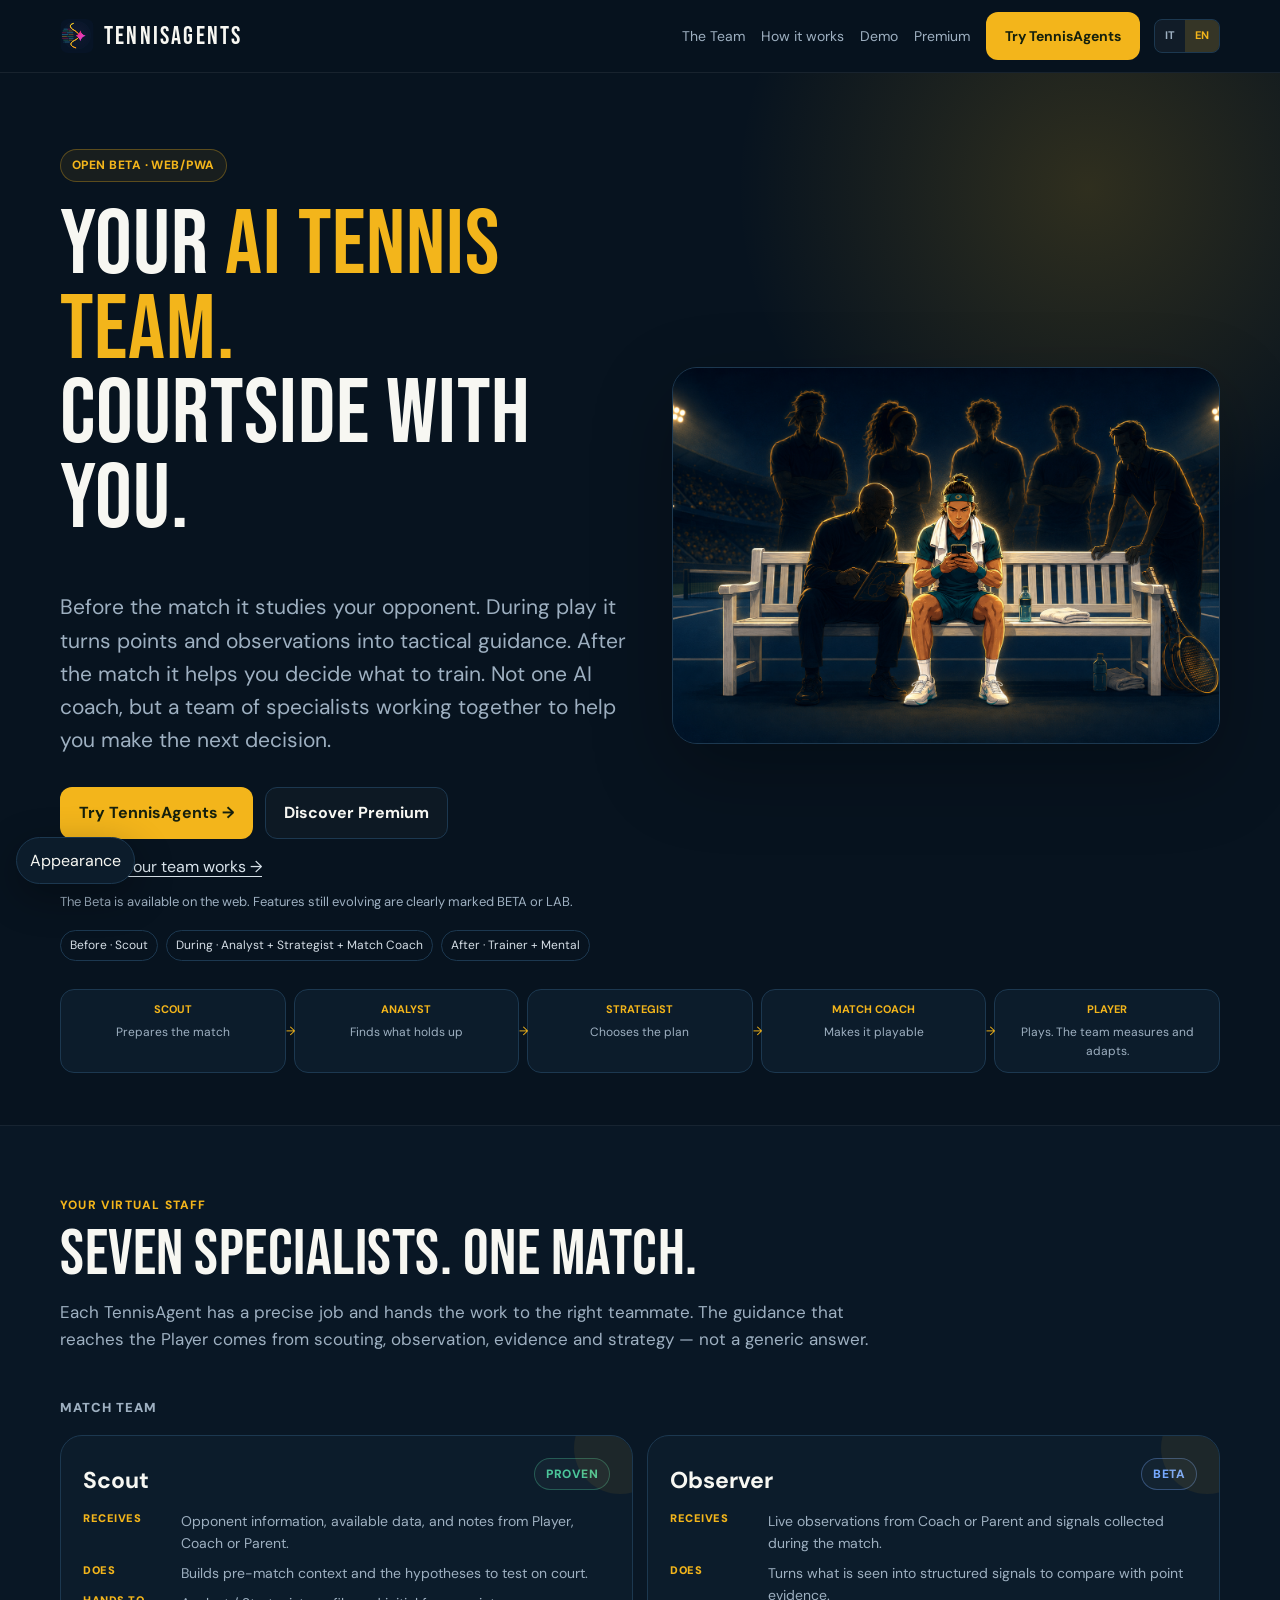
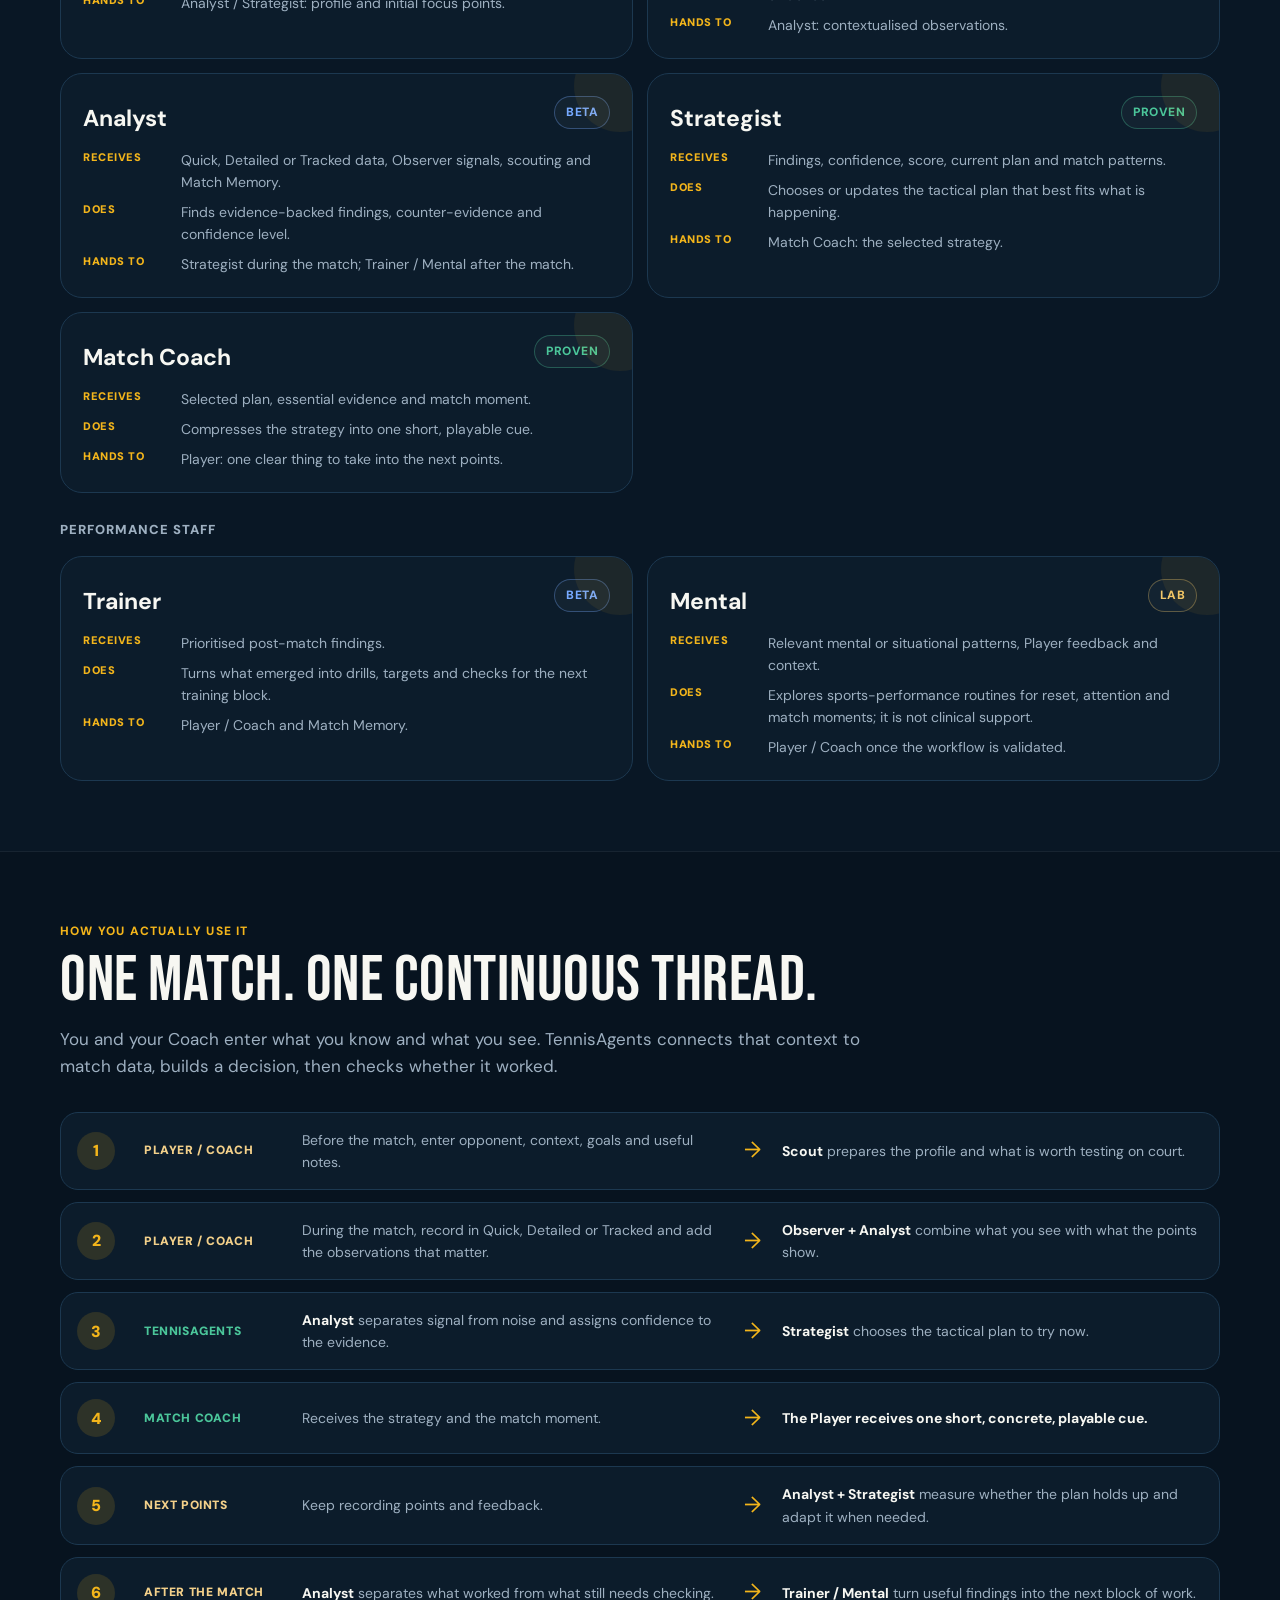
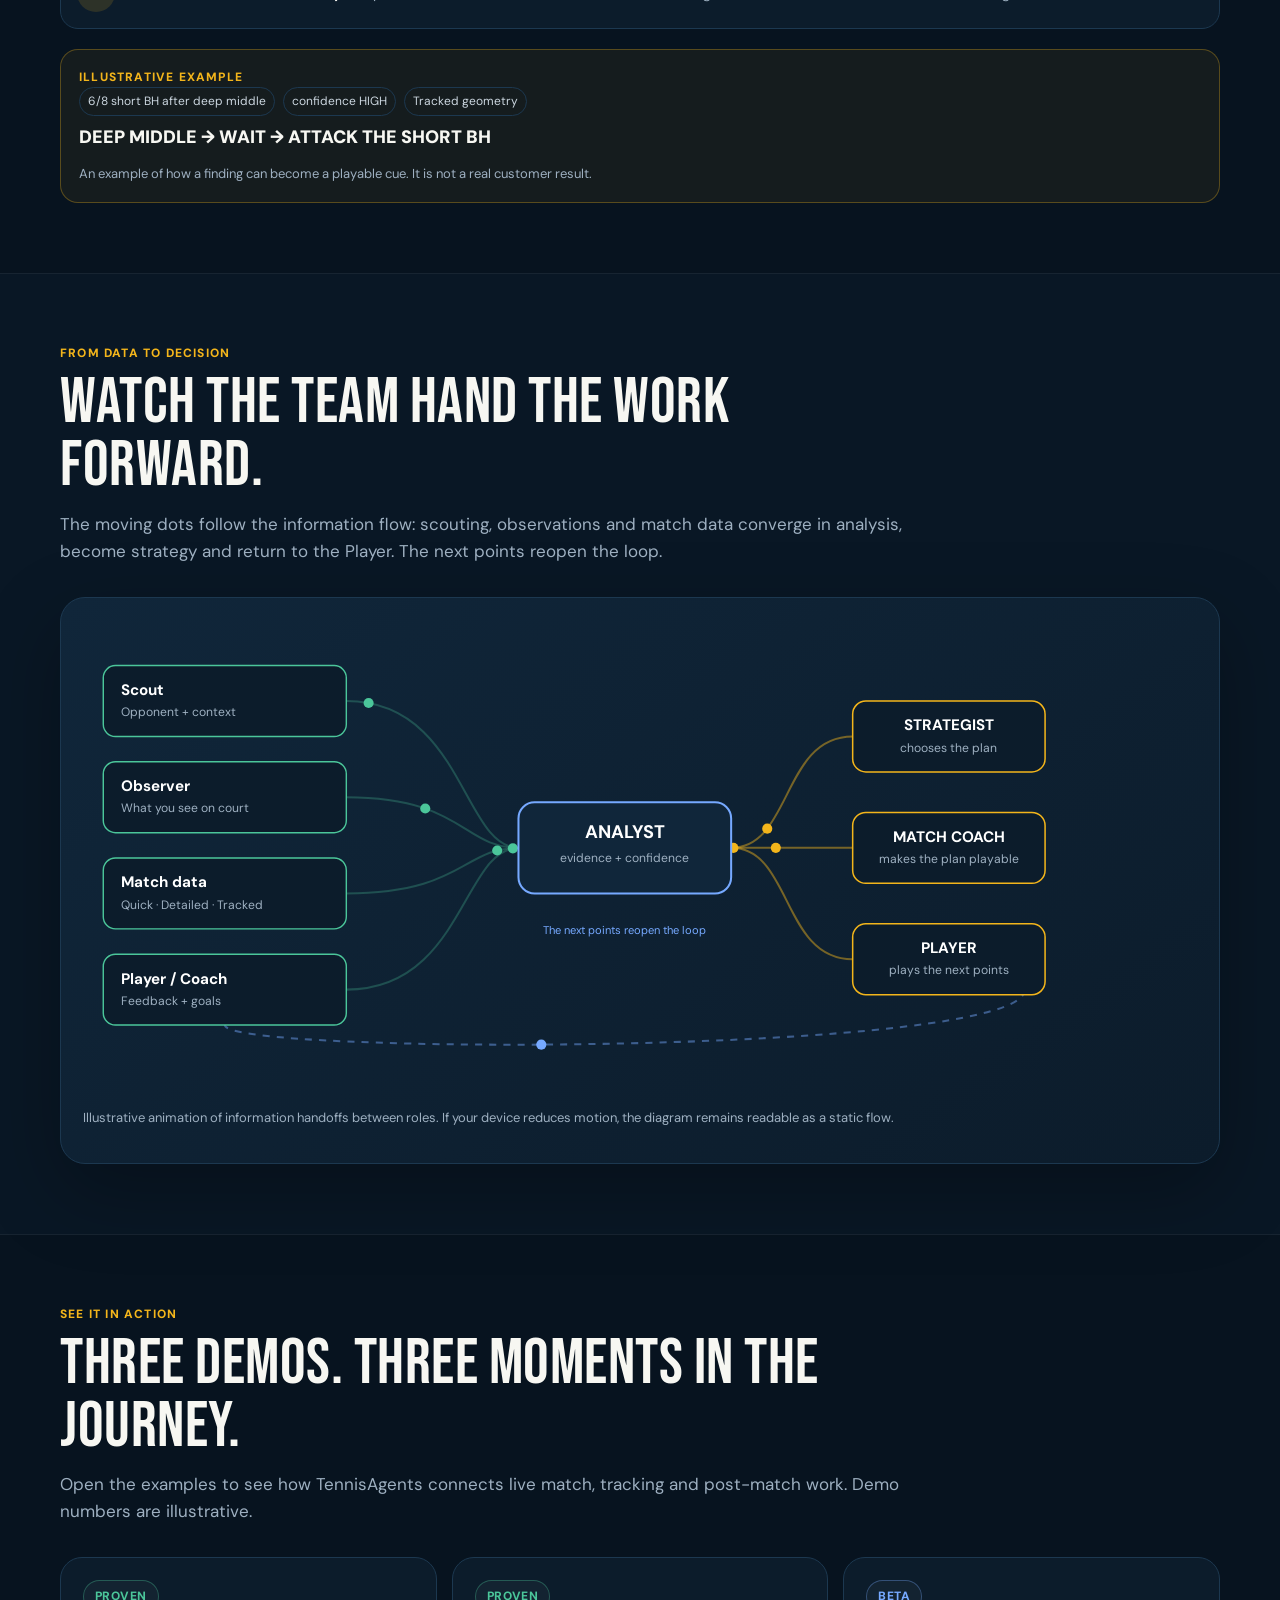
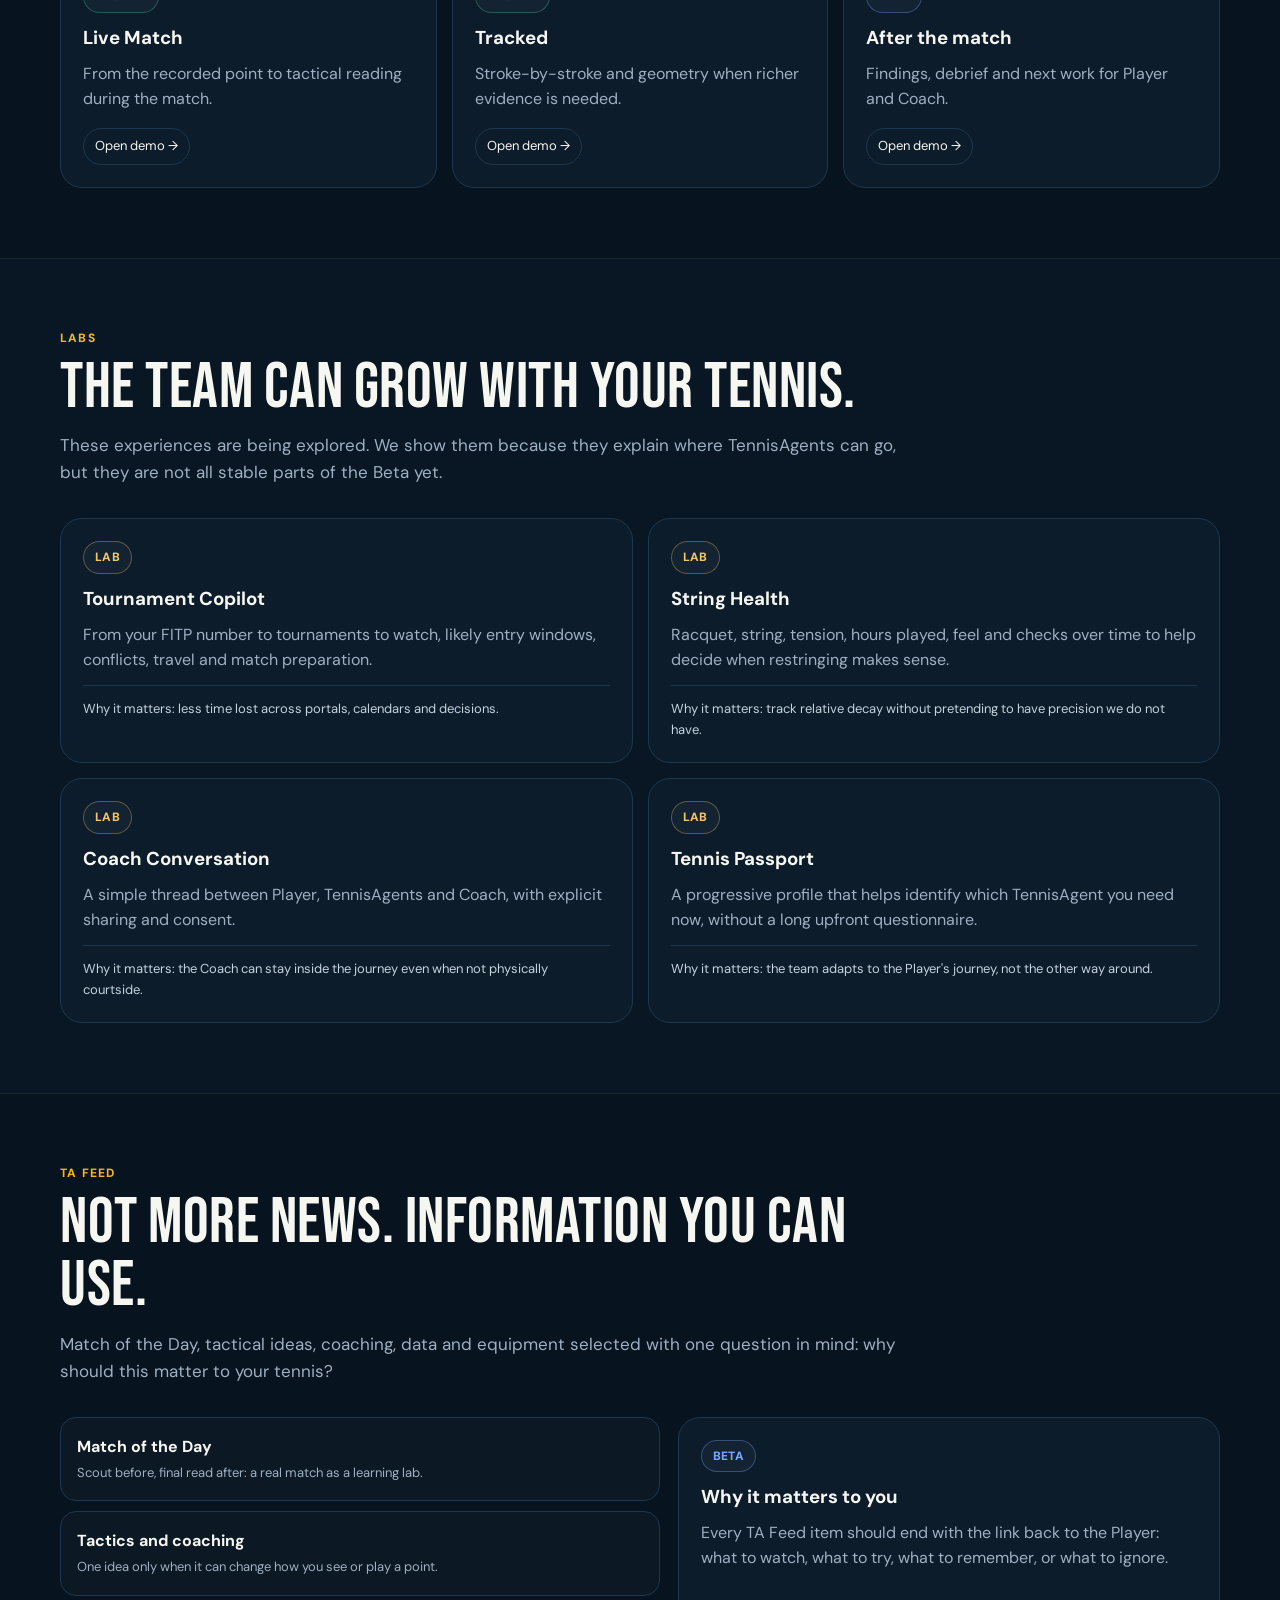
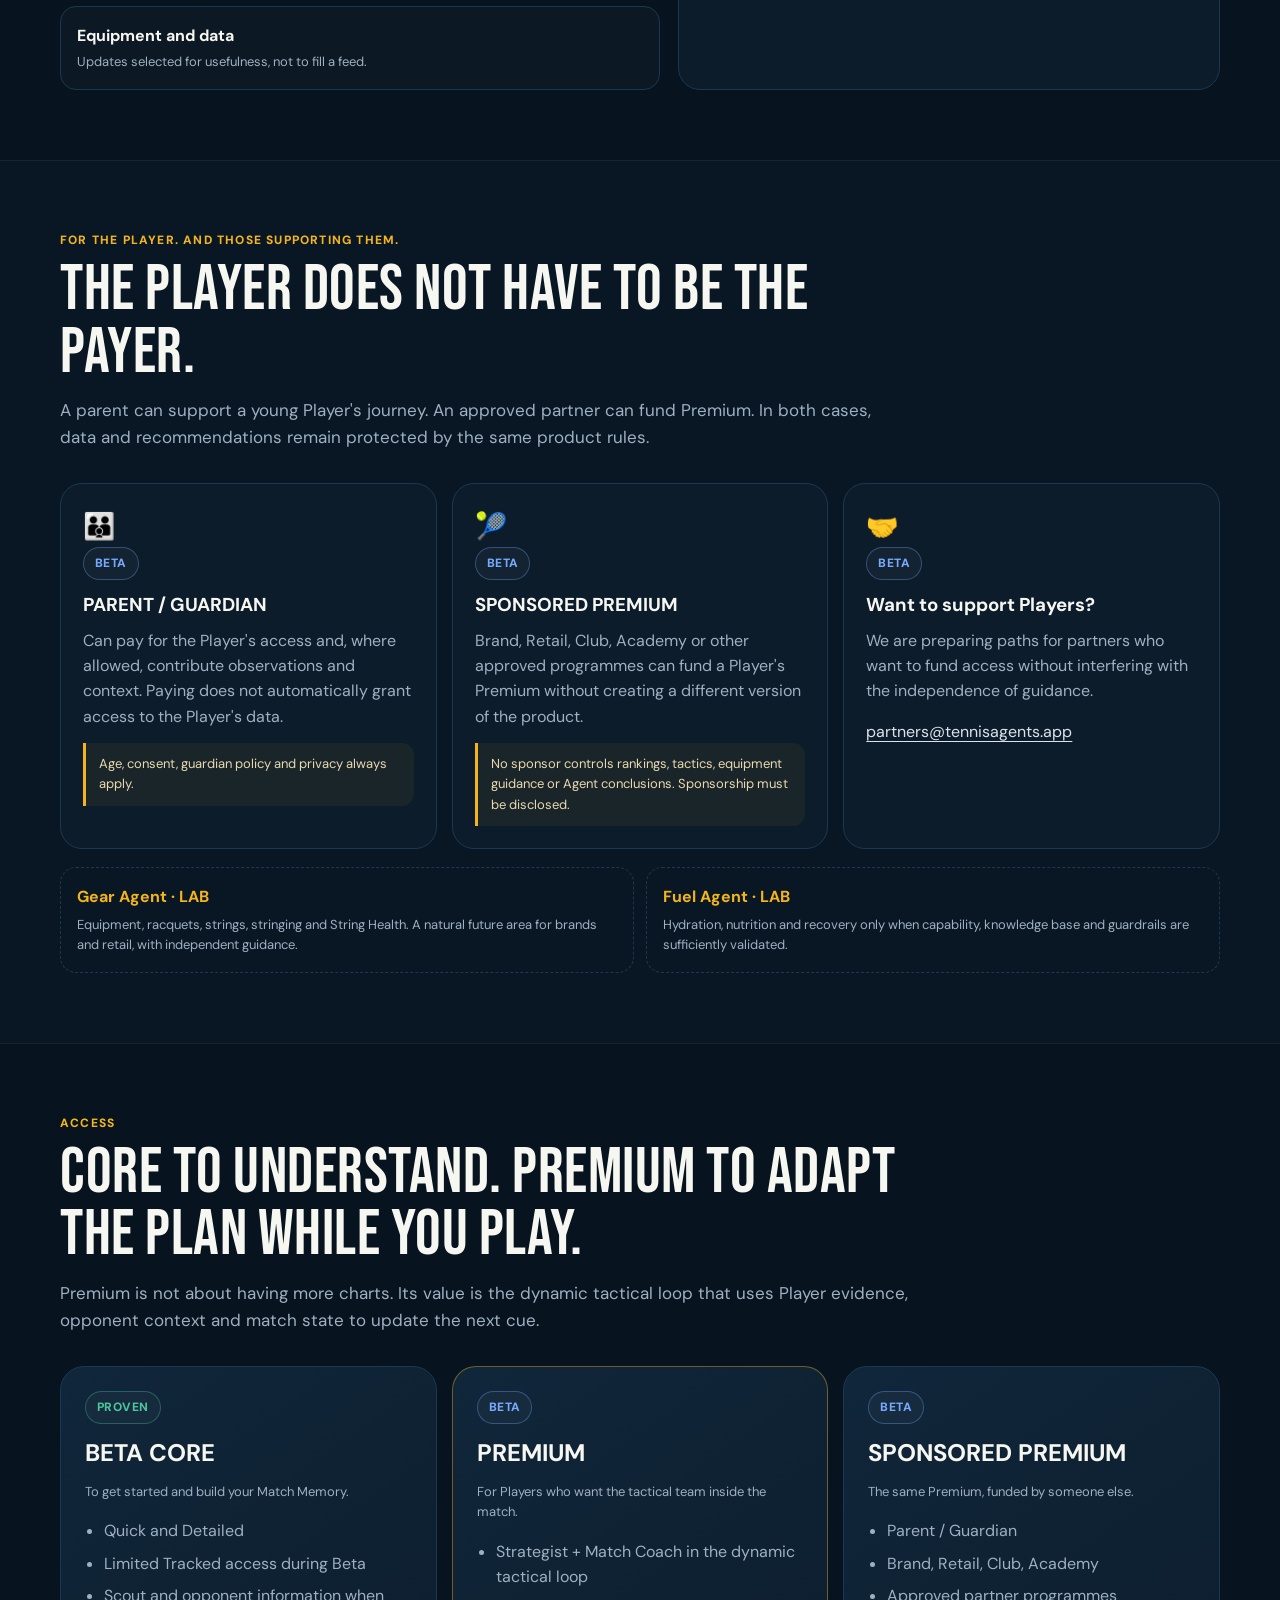
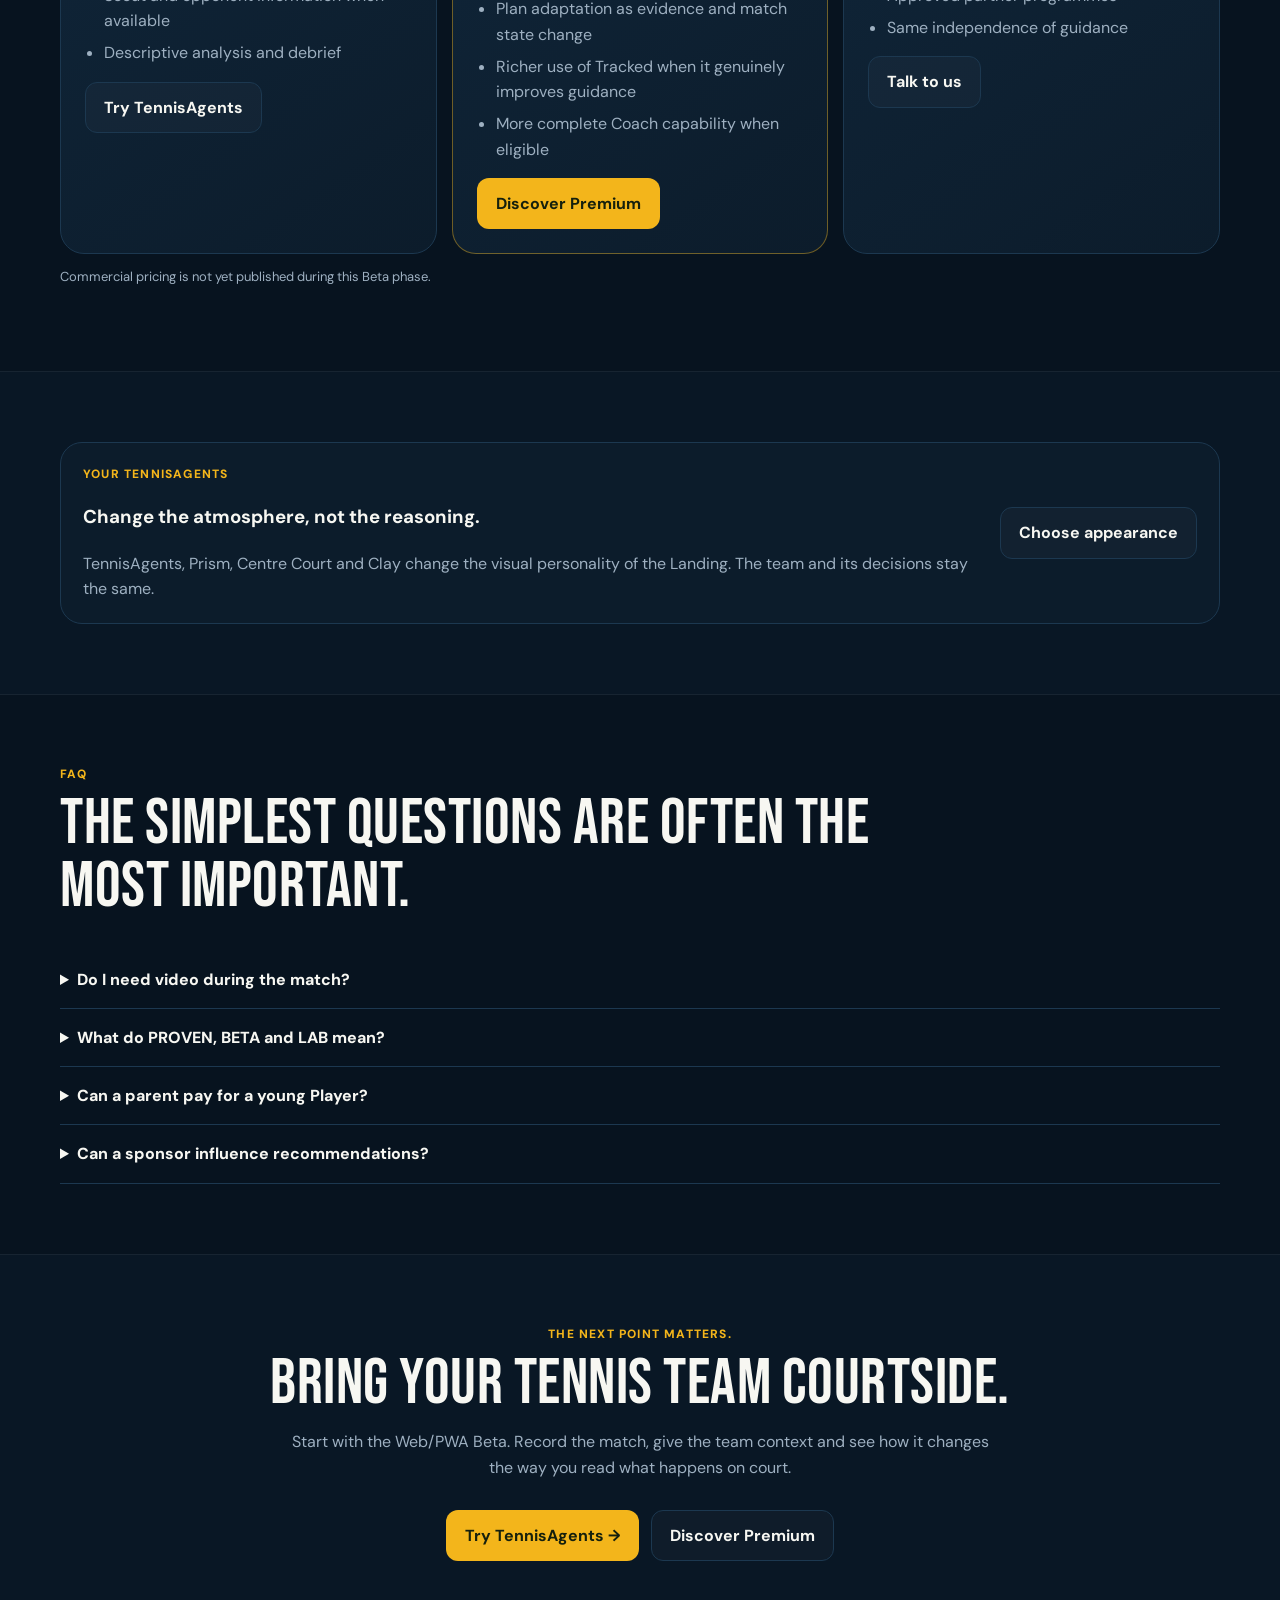
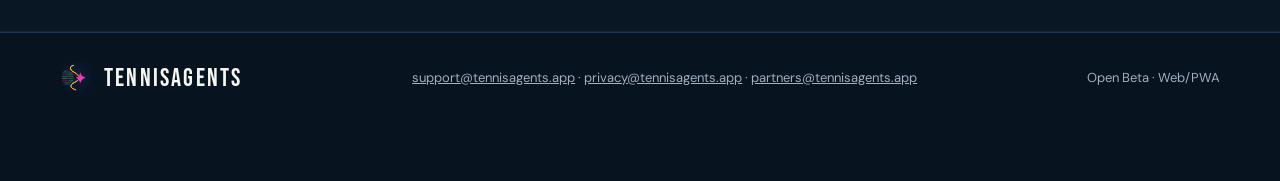
==== index.html @ 1a661dc6 "feat(support): add free proactive Crisp landing open" ====
<!doctype html>
<html lang="it" data-theme="default">
<head>
  <meta charset="utf-8">
  <meta name="viewport" content="width=device-width,initial-scale=1">
  <title>TennisAgents — Il tuo AI Tennis Team</title>
  <meta name="description" content="TennisAgents è il tuo AI Tennis Team: Scout, Analyst, Strategist, Match Coach e staff lavorano insieme prima, durante e dopo il match.">
  <link rel="canonical" href="https://tennisagents.app/">
  <meta name="robots" content="index,follow,max-image-preview:large">
  <meta property="og:type" content="website">
  <meta property="og:site_name" content="TennisAgents">
  <meta property="og:title" content="TennisAgents — Il tuo AI Tennis Team">
  <meta property="og:description" content="Un team virtuale di specialisti AI che trasforma contesto, punti e osservazioni in decisioni utili prima, durante e dopo il match.">
  <meta property="og:url" content="https://tennisagents.app/">
  <meta property="og:image" content="https://tennisagents.app/assets/hero-mentors.jpg">
  <meta name="twitter:card" content="summary_large_image">
  <meta name="twitter:title" content="TennisAgents — Il tuo AI Tennis Team">
  <meta name="twitter:description" content="Il Player al centro. Un team di specialisti AI intorno, dal pre-match al prossimo allenamento.">
  <meta name="theme-color" content="#07131f">
  <link rel="icon" type="image/png" sizes="32x32" href="/icons/favicon-32.png">
  <link rel="icon" type="image/svg+xml" href="/icons/icon.svg">
  <link rel="apple-touch-icon" sizes="180x180" href="/icons/apple-touch-icon.png">
  <link rel="preconnect" href="https://fonts.googleapis.com">
  <link rel="preconnect" href="https://fonts.gstatic.com" crossorigin>
  <link href="https://fonts.googleapis.com/css2?family=Bebas+Neue&family=DM+Sans:wght@400;500;600;700&display=swap" rel="stylesheet">
  <script type="application/ld+json">{"@context":"https://schema.org","@type":"SoftwareApplication","name":"TennisAgents","url":"https://tennisagents.app/","applicationCategory":"SportsApplication","operatingSystem":"Web, PWA","description":"AI Tennis Team di specialisti che lavorano insieme per scouting, match coaching, debrief e training."}</script>
  <style>
    *{box-sizing:border-box}
    html{scroll-behavior:smooth}
    :root{
      --bg:#07131f;--bg2:#091725;--panel:#0c1c2b;--panel2:#10263a;--ink:#f7f7f2;--muted:#9eb0c1;
      --line:#1c3850;--accent:#f3b51b;--accent2:#d89700;--ok:#4bc69a;--info:#76a9ff;--warn:#f1c76b;
      --max:1160px;--radius:22px;--shadow:0 28px 80px rgba(0,0,0,.28)
    }
    html[data-theme="prism"]{--bg:#11131e;--bg2:#171a28;--panel:#1c2031;--panel2:#242941;--line:#38405d;--accent:#36c5f0;--accent2:#2aa7cc;--ok:#2eb67d;--warn:#ecb22e}
    html[data-theme="centre"]{--bg:#102418;--bg2:#143120;--panel:#193b27;--panel2:#214b32;--line:#3e6a4d;--accent:#ddd4a7;--accent2:#c7bb80;--ok:#a8d46b;--warn:#f0d36d}
    html[data-theme="clay"]{--bg:#21130f;--bg2:#2c1912;--panel:#3a2118;--panel2:#4a291d;--line:#754631;--accent:#f0c28e;--accent2:#dfa76e;--ok:#a8d080;--warn:#f0b76c}
    body{margin:0;background:var(--bg);color:var(--ink);font-family:"DM Sans",ui-sans-serif,system-ui,-apple-system,BlinkMacSystemFont,"Segoe UI",sans-serif;line-height:1.58}
    a{color:inherit}button{font:inherit}.skip{position:absolute;left:-9999px}.skip:focus{left:16px;top:16px;z-index:9999;background:#fff;color:#000;padding:10px 14px;border-radius:8px}
    .wrap{width:min(var(--max),calc(100% - 40px));margin:auto}
    nav{position:sticky;top:0;z-index:50;background:color-mix(in srgb,var(--bg) 91%,transparent);backdrop-filter:blur(14px);border-bottom:1px solid rgba(255,255,255,.07)}
    .nav{min-height:72px;display:flex;align-items:center;justify-content:space-between;gap:18px}
    .brand{display:inline-flex;align-items:center;gap:10px;text-decoration:none;min-width:max-content}
    .brand-icon{width:34px;height:34px;display:block;border-radius:8px}
    .brand-word{font-family:"Bebas Neue","Arial Narrow",Impact,sans-serif;font-size:25px;line-height:1;letter-spacing:2.2px;color:var(--ink)}
    .nav-right{display:flex;align-items:center;gap:14px}
    .navlinks{display:flex;align-items:center;gap:16px;font-size:14px}
    .navlinks>a:not(.btn){text-decoration:none;color:var(--muted)}.navlinks>a:hover{color:var(--ink)}
    .lang-sw{display:flex;background:rgba(255,255,255,.045);border:1px solid var(--line);border-radius:8px;overflow:hidden}
    .lang-sw button{border:0;background:transparent;color:var(--muted);font-weight:700;font-size:11px;padding:7px 10px;cursor:pointer}
    .lang-sw button.on{background:color-mix(in srgb,var(--accent) 16%,transparent);color:var(--accent)}
    .btn{display:inline-flex;align-items:center;justify-content:center;gap:8px;border-radius:12px;padding:12px 18px;font-weight:700;text-decoration:none;border:1px solid transparent;transition:.18s ease;cursor:pointer}
    .btn.primary{background:var(--accent);color:#15200d}.btn.primary:hover{background:var(--accent2);transform:translateY(-1px)}
    .btn.secondary{border-color:var(--line);background:rgba(255,255,255,.025);color:var(--ink)}.btn.secondary:hover{border-color:var(--accent)}
    .textlink{display:inline-flex;margin-top:15px;color:#d9e3eb;text-underline-offset:4px}
    .hero{padding:76px 0 52px;overflow:hidden;position:relative}
    .hero:before{content:"";position:absolute;right:-14vw;top:-20vw;width:58vw;height:58vw;border-radius:50%;background:radial-gradient(circle,color-mix(in srgb,var(--accent) 17%,transparent),transparent 67%);pointer-events:none}
    .hero-grid{display:grid;grid-template-columns:1.02fr .98fr;grid-template-areas:"intro visual" "copy visual";column-gap:42px;row-gap:8px;align-items:start}
    .hero-intro{grid-area:intro}.hero-copy{grid-area:copy}.hero-visual{grid-area:visual;align-self:center}
    .eyebrow,.status{display:inline-flex;align-items:center;gap:8px;border:1px solid var(--line);background:rgba(255,255,255,.03);border-radius:999px;padding:6px 11px;font-size:12px;font-weight:800;letter-spacing:.45px;text-transform:uppercase}
    .eyebrow{color:var(--accent);border-color:color-mix(in srgb,var(--accent) 30%,transparent);background:color-mix(in srgb,var(--accent) 7%,transparent)}
    h1,h2{font-family:"Bebas Neue","Arial Narrow",Impact,sans-serif;font-weight:400}
    h1{font-size:clamp(56px,7.4vw,92px);line-height:.92;letter-spacing:1px;margin:22px 0 20px;max-width:760px}
    h1 .accent{color:var(--accent)}
    .lead{color:var(--muted);font-size:clamp(17px,2vw,21px);max-width:720px}
    .ctas{display:flex;gap:12px;flex-wrap:wrap;margin-top:30px}.micro{font-size:13px;color:var(--muted);margin-top:13px}
    .hero-visual{margin:0;border-radius:25px;overflow:hidden;border:1px solid var(--line);background:var(--panel);box-shadow:var(--shadow);position:relative}
    .hero-visual img{width:100%;display:block;aspect-ratio:16/11;object-fit:cover}
    .hero-pills{display:flex;gap:8px;flex-wrap:wrap;margin-top:18px}.hero-pills span{font-size:12px;border:1px solid var(--line);padding:5px 9px;border-radius:999px;color:#d5dee6}
    .handoff-strip{margin-top:28px;display:grid;grid-template-columns:repeat(5,1fr);gap:8px}
    .handoff-mini{border:1px solid var(--line);background:var(--panel);border-radius:14px;padding:11px;text-align:center;font-size:12px;color:var(--muted);position:relative}
    .handoff-mini strong{display:block;color:var(--accent);font-size:11px;margin-bottom:4px}.handoff-mini:not(:last-child):after{content:"→";position:absolute;right:-10px;top:50%;transform:translateY(-50%);color:var(--accent);z-index:2}
    section{padding:70px 0}.alt{background:var(--bg2);border-block:1px solid rgba(255,255,255,.055)}
    .section-head{max-width:850px;margin-bottom:32px}.kicker{color:var(--accent);font-size:12px;font-weight:800;letter-spacing:1.2px;text-transform:uppercase}
    h2{font-size:clamp(40px,5.5vw,64px);line-height:.98;letter-spacing:.5px;margin:9px 0 13px}.section-head p{color:var(--muted);font-size:17px;margin:0}
    .status.live{color:var(--ok);border-color:color-mix(in srgb,var(--ok) 34%,transparent)}.status.beta{color:var(--info);border-color:color-mix(in srgb,var(--info) 34%,transparent)}.status.lab{color:var(--warn);border-color:color-mix(in srgb,var(--warn) 34%,transparent)}
    .team-grid{display:grid;grid-template-columns:repeat(2,1fr);gap:14px}.agent{background:var(--panel);border:1px solid var(--line);border-radius:var(--radius);padding:22px;position:relative;overflow:hidden}
    .agent:after{content:"";position:absolute;right:-34px;top:-34px;width:92px;height:92px;border-radius:50%;background:color-mix(in srgb,var(--accent) 7%,transparent)}
    .agent-head{display:flex;justify-content:space-between;gap:12px;align-items:flex-start}.agent h3{font-size:23px;margin:4px 0 12px}.contract{display:grid;grid-template-columns:86px 1fr;gap:8px 12px;margin:0}
    .contract dt{color:var(--accent);font-size:11px;font-weight:900;text-transform:uppercase;letter-spacing:.5px}.contract dd{margin:0;color:var(--muted);font-size:14px}
    .team-divider{grid-column:1/-1;padding:13px 0 2px;color:var(--muted);font-size:13px;text-transform:uppercase;letter-spacing:1px;font-weight:850}
    .usage{display:grid;gap:12px}.usage-step{display:grid;grid-template-columns:54px 145px 1fr 32px 1fr;gap:13px;align-items:center;border:1px solid var(--line);border-radius:18px;background:var(--panel);padding:16px}
    .step-no{width:38px;height:38px;border-radius:50%;display:grid;place-items:center;background:color-mix(in srgb,var(--accent) 14%,transparent);color:var(--accent);font-weight:900}
    .lane{font-size:12px;font-weight:900;text-transform:uppercase;letter-spacing:.6px}.lane.human{color:#f3d08a}.lane.agentlane{color:var(--ok)}
    .usage-step p{margin:0;color:var(--muted);font-size:14px}.usage-step strong{color:var(--ink)}.move{font-size:22px;text-align:center;color:var(--accent)}
    .example{margin-top:20px;padding:18px;border-radius:18px;border:1px solid color-mix(in srgb,var(--accent) 30%,transparent);background:color-mix(in srgb,var(--accent) 6%,transparent)}
    .example .message{font-weight:900;font-size:18px;margin:7px 0}.evidence{display:flex;gap:8px;flex-wrap:wrap}.pill{border:1px solid var(--line);border-radius:999px;padding:4px 8px;font-size:12px;color:#cbd6df}
    .flow-shell{border:1px solid var(--line);border-radius:25px;background:linear-gradient(145deg,var(--panel2),var(--panel));padding:22px;overflow:hidden;box-shadow:var(--shadow)}
    .flow-shell svg{width:100%;height:auto;display:block;min-width:700px}.flow-scroll{overflow-x:auto}.flow-note{color:var(--muted);font-size:13px;margin-top:12px}
    .grid3{display:grid;grid-template-columns:repeat(3,1fr);gap:15px}.card{background:var(--panel);border:1px solid var(--line);border-radius:var(--radius);padding:22px}.card h3{margin:10px 0 8px}.card p{margin:0;color:var(--muted)}
    .prooflinks{display:flex;gap:9px;flex-wrap:wrap;margin-top:17px}.prooflinks a{border:1px solid var(--line);border-radius:999px;padding:7px 11px;text-decoration:none;font-size:13px}.prooflinks a:hover{border-color:var(--accent)}
    .labs{display:grid;grid-template-columns:repeat(2,1fr);gap:15px}.labcard .why{border-top:1px solid var(--line);margin-top:13px;padding-top:13px;font-size:13px;color:#c6d2dc}
    .feed{display:grid;grid-template-columns:1.05fr .95fr;gap:18px}.feed-list{display:grid;gap:10px}.feed-item{border:1px solid var(--line);border-radius:16px;padding:16px;background:rgba(255,255,255,.02)}.feed-item strong{display:block}.feed-item span{font-size:13px;color:var(--muted)}
    .payer-grid{display:grid;grid-template-columns:repeat(3,1fr);gap:15px}.payer{min-height:220px}.payer .icon{font-size:26px}.guard{border-left:3px solid var(--accent);padding:11px 13px;background:color-mix(in srgb,var(--accent) 6%,transparent);color:#e8d9b0;border-radius:0 12px 12px 0;font-size:13px;margin-top:14px}
    .partner-agents{display:grid;grid-template-columns:1fr 1fr;gap:12px;margin-top:18px}.mini{border:1px dashed var(--line);padding:16px;border-radius:16px}.mini strong{color:var(--accent)}.mini p{color:var(--muted);margin:5px 0 0;font-size:13px}
    .premium-grid{display:grid;grid-template-columns:repeat(3,1fr);gap:15px}.pricebox{background:linear-gradient(145deg,var(--panel2),var(--panel));border:1px solid var(--line);border-radius:24px;padding:24px}.pricebox.featured{border-color:color-mix(in srgb,var(--accent) 42%,transparent)}
    .pricebox ul{padding-left:19px;color:var(--muted)}.pricebox li+li{margin-top:7px}.pricebox h3{font-size:24px;margin:10px 0}.pricebox .for{color:var(--muted);font-size:13px}
    .appearance-card{display:grid;grid-template-columns:1fr auto;gap:18px;align-items:center;border:1px solid var(--line);border-radius:22px;padding:22px;background:var(--panel)}
    .appearance-card p{color:var(--muted);margin:5px 0 0}
    details{border-bottom:1px solid var(--line);padding:16px 0}summary{cursor:pointer;font-weight:780}details p{color:var(--muted);max-width:850px}
    .final{text-align:center}.final p{color:var(--muted);max-width:700px;margin:14px auto 28px}
    footer{border-top:1px solid var(--line);padding:28px 0 86px;color:var(--muted);font-size:13px}.foot{display:flex;justify-content:space-between;gap:18px;flex-wrap:wrap;align-items:center}.foot a{color:var(--muted)}
    #style-dock{position:fixed;left:16px;bottom:16px;z-index:1000}.style-toggle{border:1px solid var(--line);background:var(--panel);color:var(--ink);border-radius:999px;padding:10px 13px;box-shadow:0 12px 40px rgba(0,0,0,.32);cursor:pointer}
    .style-menu{display:none;position:absolute;left:0;bottom:48px;width:205px;padding:10px;background:var(--panel);border:1px solid var(--line);border-radius:16px;box-shadow:var(--shadow)}#style-dock.open .style-menu{display:grid;gap:7px}
    .style-menu button{background:transparent;border:1px solid var(--line);color:var(--ink);padding:9px 10px;border-radius:10px;text-align:left;cursor:pointer}.style-menu button[aria-pressed="true"]{border-color:var(--accent);color:var(--accent)}
    @media(max-width:1000px){.hero-grid{grid-template-columns:1fr;grid-template-areas:"intro" "visual" "copy";row-gap:18px}.feed{grid-template-columns:1fr}.grid3,.payer-grid,.premium-grid{grid-template-columns:1fr 1fr}.usage-step{grid-template-columns:48px 120px 1fr}.usage-step .move,.usage-step .agent-result{grid-column:3}.usage-step .move{display:none}.handoff-strip{grid-template-columns:repeat(5,minmax(135px,1fr));overflow-x:auto;padding-bottom:8px}}
    @media(max-width:720px){.wrap{width:min(100% - 28px,var(--max))}.navlinks>a:not(.btn){display:none}.navlinks .btn{display:none}.nav-right{gap:8px}.hero{padding-top:48px}.team-grid,.grid3,.payer-grid,.premium-grid,.labs,.partner-agents{grid-template-columns:1fr}.team-divider{grid-column:auto}.usage-step{grid-template-columns:42px 1fr}.usage-step .human-input,.usage-step .agent-result{grid-column:2}.ctas .btn{width:100%}section{padding:56px 0}.appearance-card{grid-template-columns:1fr}.brand-word{font-size:22px}#style-dock{left:12px;bottom:12px}}
    @media(prefers-reduced-motion:reduce){html{scroll-behavior:auto}.btn{transition:none}.flow-dot{opacity:.9}}
  </style>
</head>
<body data-requirement="R-CUSTOMER-COPY R-COPY-NO-REDUNDANCY">
<a class="skip" href="#main" data-it="Vai al contenuto" data-en="Skip to content">Vai al contenuto</a>

<nav aria-label="Navigazione principale">
  <div class="wrap nav">
    <a class="brand" href="#top" aria-label="TennisAgents home" data-requirement="R-BRAND-IDENTITY">
      <img class="brand-icon" src="/icons/icon.svg" alt="" width="34" height="34">
      <span class="brand-word">TENNISAGENTS</span>
    </a>
    <div class="nav-right">
      <div class="navlinks">
        <a href="#team" data-it="Il Team" data-en="The Team">Il Team</a>
        <a href="#how" data-it="Come funziona" data-en="How it works">Come funziona</a>
        <a href="/demo/live-match/" data-it="Demo" data-en="Demo">Demo</a>
        <a href="#premium" data-it="Premium" data-en="Premium">Premium</a>
        <a class="btn primary" href="https://tennis-ai-coach-chi.vercel.app" data-track="try" rel="noopener" data-it="Prova TennisAgents" data-en="Try TennisAgents">Prova TennisAgents</a>
      </div>
      <div class="lang-sw" id="lang-switch" aria-label="Language" data-requirement="R-I18N-IT-EN">
        <button class="on" type="button" data-lang="it" onclick="setLang('it')" aria-pressed="true">IT</button>
        <button type="button" data-lang="en" onclick="setLang('en')" aria-pressed="false">EN</button>
      </div>
    </div>
  </div>
</nav>

<main id="main">
<header class="hero" id="top" data-requirement="R-AGENT-TEAM R-CTA R-HERO-MENTORS">
  <div class="wrap">
    <div class="hero-grid">
      <div class="hero-intro">
        <span class="eyebrow" data-it="Open Beta · Web/PWA" data-en="Open Beta · Web/PWA">Open Beta · Web/PWA</span>
        <h1>
<span data-it="Il tuo" data-en="Your">Il tuo</span>
<span class="accent" data-it="AI Tennis Team." data-en="AI Tennis Team.">AI Tennis Team.</span><br>
<span data-it="In campo con te." data-en="Courtside with you.">In campo con te.</span>
        </h1>
      </div>
      <figure class="hero-visual" data-requirement="R-MOBILE-HERO-ORDER">
        <img src="assets/hero-mentors.jpg"
   alt="Il Player al cambio campo con il suo team virtuale intorno"
   data-alt-it="Il Player al cambio campo con il suo team virtuale intorno"
   data-alt-en="The Player at the changeover with the virtual team around them"
   loading="eager" fetchpriority="high" decoding="async">
      </figure>
      <div class="hero-copy">
        <p class="lead" data-it="Prima del match studia l'avversario. Durante la partita trasforma punti e osservazioni in indicazioni tattiche. Dopo il match ti aiuta a capire cosa allenare. Non un solo coach AI: un team di specialisti che lavora insieme per aiutarti a prendere la prossima decisione." data-en="Before the match it studies your opponent. During play it turns points and observations into tactical guidance. After the match it helps you decide what to train. Not one AI coach, but a team of specialists working together to help you make the next decision.">Prima del match studia l'avversario. Durante la partita trasforma punti e osservazioni in indicazioni tattiche. Dopo il match ti aiuta a capire cosa allenare. Non un solo coach AI: un team di specialisti che lavora insieme per aiutarti a prendere la prossima decisione.</p>
        <div class="ctas">
<a class="btn primary" href="https://tennis-ai-coach-chi.vercel.app" data-track="try" rel="noopener" data-it="Prova TennisAgents →" data-en="Try TennisAgents →">Prova TennisAgents →</a>
<a class="btn secondary" href="#premium" data-track="premium" data-it="Scopri Premium" data-en="Discover Premium">Scopri Premium</a>
        </div>
        <a class="textlink" href="#how" data-it="Guarda come lavora il tuo team →" data-en="See how your team works →">Guarda come lavora il tuo team →</a>
        <p class="micro" data-it="La Beta è disponibile sul web. Le funzioni ancora in evoluzione sono indicate come BETA o LAB." data-en="The Beta is available on the web. Features still evolving are clearly marked BETA or LAB.">La Beta è disponibile sul web. Le funzioni ancora in evoluzione sono indicate come BETA o LAB.</p>
        <div class="hero-pills" aria-label="TennisAgents lifecycle">
<span data-it="Prima · Scout" data-en="Before · Scout">Prima · Scout</span>
<span data-it="Durante · Analyst + Strategist + Match Coach" data-en="During · Analyst + Strategist + Match Coach">Durante · Analyst + Strategist + Match Coach</span>
<span data-it="Dopo · Trainer + Mental" data-en="After · Trainer + Mental">Dopo · Trainer + Mental</span>
        </div>
      </div>
    </div>

    <div class="handoff-strip" aria-label="TennisAgents handoff">
      <div class="handoff-mini"><strong>SCOUT</strong><span data-it="Prepara il match" data-en="Prepares the match">Prepara il match</span></div>
      <div class="handoff-mini"><strong>ANALYST</strong><span data-it="Trova cosa regge" data-en="Finds what holds up">Trova cosa regge</span></div>
      <div class="handoff-mini"><strong>STRATEGIST</strong><span data-it="Sceglie il piano" data-en="Chooses the plan">Sceglie il piano</span></div>
      <div class="handoff-mini"><strong>MATCH COACH</strong><span data-it="Lo rende giocabile" data-en="Makes it playable">Lo rende giocabile</span></div>
      <div class="handoff-mini"><strong>PLAYER</strong><span data-it="Gioca. Il team misura e adatta." data-en="Plays. The team measures and adapts.">Gioca. Il team misura e adatta.</span></div>
    </div>
  </div>
</header>

<section class="alt" id="team" data-requirement="R-AGENT-TEAM R-AGENT-CONTRACT R-CLAIM-STATE">
  <div class="wrap">
    <div class="section-head">
      <div class="kicker" data-it="Il tuo staff virtuale" data-en="Your virtual staff">Il tuo staff virtuale</div>
      <h2 data-it="Sette specialisti. Un solo match." data-en="Seven specialists. One match.">Sette specialisti. Un solo match.</h2>
      <p data-it="Ogni TennisAgent ha un compito preciso e passa il lavoro al compagno giusto. Così il consiglio che arriva al Player nasce da scouting, osservazione, evidenza e strategia — non da una risposta generica." data-en="Each TennisAgent has a precise job and hands the work to the right teammate. The guidance that reaches the Player comes from scouting, observation, evidence and strategy — not a generic answer.">Ogni TennisAgent ha un compito preciso e passa il lavoro al compagno giusto. Così il consiglio che arriva al Player nasce da scouting, osservazione, evidenza e strategia — non da una risposta generica.</p>
    </div>

    <div class="team-grid">
      <div class="team-divider" data-it="Team partita" data-en="Match Team">Team partita</div>

      <article class="agent" data-agent="Scout">
        <div class="agent-head"><h3>Scout</h3><span class="status live">PROVEN</span></div>
        <dl class="contract">
          <dt data-it="Riceve" data-en="Receives">Riceve</dt><dd data-it="Avversario, dati disponibili e note di Player, Coach o Parent." data-en="Opponent information, available data, and notes from Player, Coach or Parent.">Avversario, dati disponibili e note di Player, Coach o Parent.</dd>
          <dt data-it="Fa" data-en="Does">Fa</dt><dd data-it="Prepara il contesto pre-match e le ipotesi da verificare in campo." data-en="Builds pre-match context and the hypotheses to test on court.">Prepara il contesto pre-match e le ipotesi da verificare in campo.</dd>
          <dt data-it="Passa a" data-en="Hands to">Passa a</dt><dd data-it="Analyst / Strategist: profilo e punti di attenzione iniziali." data-en="Analyst / Strategist: profile and initial focus points.">Analyst / Strategist: profilo e punti di attenzione iniziali.</dd>
        </dl>
      </article>

      <article class="agent" data-agent="Observer">
        <div class="agent-head"><h3>Observer</h3><span class="status beta">BETA</span></div>
        <dl class="contract">
          <dt data-it="Riceve" data-en="Receives">Riceve</dt><dd data-it="Osservazioni live di Coach o Parent e segnali raccolti durante il match." data-en="Live observations from Coach or Parent and signals collected during the match.">Osservazioni live di Coach o Parent e segnali raccolti durante il match.</dd>
          <dt data-it="Fa" data-en="Does">Fa</dt><dd data-it="Trasforma ciò che viene visto in segnali strutturati da confrontare con i punti." data-en="Turns what is seen into structured signals to compare with point evidence.">Trasforma ciò che viene visto in segnali strutturati da confrontare con i punti.</dd>
          <dt data-it="Passa a" data-en="Hands to">Passa a</dt><dd data-it="Analyst: osservazioni contestualizzate." data-en="Analyst: contextualised observations.">Analyst: osservazioni contestualizzate.</dd>
        </dl>
      </article>

      <article class="agent" data-agent="Analyst">
        <div class="agent-head"><h3>Analyst</h3><span class="status beta">BETA</span></div>
        <dl class="contract">
          <dt data-it="Riceve" data-en="Receives">Riceve</dt><dd data-it="Quick, Detailed o Tracked, segnali dell'Observer, scouting e Match Memory." data-en="Quick, Detailed or Tracked data, Observer signals, scouting and Match Memory.">Quick, Detailed o Tracked, segnali dell'Observer, scouting e Match Memory.</dd>
          <dt data-it="Fa" data-en="Does">Fa</dt><dd data-it="Cerca conclusioni sostenute dai dati, contro-evidenza e livello di confidence." data-en="Finds evidence-backed findings, counter-evidence and confidence level.">Cerca conclusioni sostenute dai dati, contro-evidenza e livello di confidence.</dd>
          <dt data-it="Passa a" data-en="Hands to">Passa a</dt><dd data-it="Strategist durante il match; Trainer / Mental dopo il match." data-en="Strategist during the match; Trainer / Mental after the match.">Strategist durante il match; Trainer / Mental dopo il match.</dd>
        </dl>
      </article>

      <article class="agent" data-agent="Strategist">
        <div class="agent-head"><h3>Strategist</h3><span class="status live">PROVEN</span></div>
        <dl class="contract">
          <dt data-it="Riceve" data-en="Receives">Riceve</dt><dd data-it="Conclusioni, confidence, punteggio, piano corrente e pattern del match." data-en="Findings, confidence, score, current plan and match patterns.">Conclusioni, confidence, punteggio, piano corrente e pattern del match.</dd>
          <dt data-it="Fa" data-en="Does">Fa</dt><dd data-it="Sceglie o aggiorna il piano tattico più coerente con ciò che sta succedendo." data-en="Chooses or updates the tactical plan that best fits what is happening.">Sceglie o aggiorna il piano tattico più coerente con ciò che sta succedendo.</dd>
          <dt data-it="Passa a" data-en="Hands to">Passa a</dt><dd data-it="Match Coach: la strategia selezionata." data-en="Match Coach: the selected strategy.">Match Coach: la strategia selezionata.</dd>
        </dl>
      </article>

      <article class="agent" data-agent="Match Coach">
        <div class="agent-head"><h3>Match Coach</h3><span class="status live">PROVEN</span></div>
        <dl class="contract">
          <dt data-it="Riceve" data-en="Receives">Riceve</dt><dd data-it="Piano selezionato, evidenza essenziale e momento del match." data-en="Selected plan, essential evidence and match moment.">Piano selezionato, evidenza essenziale e momento del match.</dd>
          <dt data-it="Fa" data-en="Does">Fa</dt><dd data-it="Riduce la strategia a una indicazione breve e giocabile." data-en="Compresses the strategy into one short, playable cue.">Riduce la strategia a una indicazione breve e giocabile.</dd>
          <dt data-it="Passa a" data-en="Hands to">Passa a</dt><dd data-it="Player: una cosa chiara da portare nei prossimi punti." data-en="Player: one clear thing to take into the next points.">Player: una cosa chiara da portare nei prossimi punti.</dd>
        </dl>
      </article>

      <div class="team-divider" data-it="Staff performance" data-en="Performance Staff">Staff performance</div>

      <article class="agent" data-agent="Trainer">
        <div class="agent-head"><h3>Trainer</h3><span class="status beta">BETA</span></div>
        <dl class="contract">
          <dt data-it="Riceve" data-en="Receives">Riceve</dt><dd data-it="Evidenze prioritarie del post-match." data-en="Prioritised post-match findings.">Evidenze prioritarie del post-match.</dd>
          <dt data-it="Fa" data-en="Does">Fa</dt><dd data-it="Trasforma ciò che è emerso in esercizi, target e verifiche per il prossimo lavoro." data-en="Turns what emerged into drills, targets and checks for the next training block.">Trasforma ciò che è emerso in esercizi, target e verifiche per il prossimo lavoro.</dd>
          <dt data-it="Passa a" data-en="Hands to">Passa a</dt><dd data-it="Player / Coach e Match Memory." data-en="Player / Coach and Match Memory.">Player / Coach e Match Memory.</dd>
        </dl>
      </article>

      <article class="agent" data-agent="Mental">
        <div class="agent-head"><h3>Mental</h3><span class="status lab">LAB</span></div>
        <dl class="contract">
          <dt data-it="Riceve" data-en="Receives">Riceve</dt><dd data-it="Pattern mentali o situazionali rilevanti, feedback del Player e contesto." data-en="Relevant mental or situational patterns, Player feedback and context.">Pattern mentali o situazionali rilevanti, feedback del Player e contesto.</dd>
          <dt data-it="Fa" data-en="Does">Fa</dt><dd data-it="Esplora routine sportive di reset, attenzione e gestione del momento; non è supporto clinico." data-en="Explores sports-performance routines for reset, attention and match moments; it is not clinical support.">Esplora routine sportive di reset, attenzione e gestione del momento; non è supporto clinico.</dd>
          <dt data-it="Passa a" data-en="Hands to">Passa a</dt><dd data-it="Player / Coach quando il percorso sarà validato." data-en="Player / Coach once the workflow is validated.">Player / Coach quando il percorso sarà validato.</dd>
        </dl>
      </article>
    </div>
  </div>
</section>

<section id="how" data-requirement="R-DEMO-HANDOFF">
  <div class="wrap">
    <div class="section-head">
      <div class="kicker" data-it="Come lo usi davvero" data-en="How you actually use it">Come lo usi davvero</div>
      <h2 data-it="Una partita. Un unico filo." data-en="One match. One continuous thread.">Una partita. Un unico filo.</h2>
      <p data-it="Tu e il Coach inserite ciò che sapete e ciò che vedete. TennisAgents collega quel contesto ai dati del match, costruisce una decisione e poi controlla se ha funzionato." data-en="You and your Coach enter what you know and what you see. TennisAgents connects that context to match data, builds a decision, then checks whether it worked.">Tu e il Coach inserite ciò che sapete e ciò che vedete. TennisAgents collega quel contesto ai dati del match, costruisce una decisione e poi controlla se ha funzionato.</p>
    </div>

    <div class="usage">
      <article class="usage-step">
        <div class="step-no">1</div><div class="lane human" data-it="Player / Coach" data-en="Player / Coach">Player / Coach</div>
        <p class="human-input" data-it="Prima del match inserite avversario, contesto, obiettivi e note utili." data-en="Before the match, enter opponent, context, goals and useful notes.">Prima del match inserite avversario, contesto, obiettivi e note utili.</p>
        <div class="move">→</div><p class="agent-result"><strong>Scout</strong> <span data-it="prepara il profilo e ciò che vale la pena verificare in campo." data-en="prepares the profile and what is worth testing on court.">prepara il profilo e ciò che vale la pena verificare in campo.</span></p>
      </article>

      <article class="usage-step">
        <div class="step-no">2</div><div class="lane human" data-it="Player / Coach" data-en="Player / Coach">Player / Coach</div>
        <p class="human-input" data-it="Durante il match registrate in Quick, Detailed o Tracked e aggiungete le osservazioni che contano." data-en="During the match, record in Quick, Detailed or Tracked and add the observations that matter.">Durante il match registrate in Quick, Detailed o Tracked e aggiungete le osservazioni che contano.</p>
        <div class="move">→</div><p class="agent-result"><strong>Observer + Analyst</strong> <span data-it="mettono insieme ciò che vedete e ciò che mostrano i punti." data-en="combine what you see with what the points show.">mettono insieme ciò che vedete e ciò che mostrano i punti.</span></p>
      </article>

      <article class="usage-step">
        <div class="step-no">3</div><div class="lane agentlane" data-it="TennisAgents" data-en="TennisAgents">TennisAgents</div>
        <p class="human-input"><strong>Analyst</strong> <span data-it="separa il segnale dal rumore e assegna una confidence all'evidenza." data-en="separates signal from noise and assigns confidence to the evidence.">separa il segnale dal rumore e assegna una confidence all'evidenza.</span></p>
        <div class="move">→</div><p class="agent-result"><strong>Strategist</strong> <span data-it="sceglie il piano tattico da provare adesso." data-en="chooses the tactical plan to try now.">sceglie il piano tattico da provare adesso.</span></p>
      </article>

      <article class="usage-step">
        <div class="step-no">4</div><div class="lane agentlane">MATCH COACH</div>
        <p class="human-input" data-it="Riceve la strategia e il momento del match." data-en="Receives the strategy and the match moment.">Riceve la strategia e il momento del match.</p>
        <div class="move">→</div><p class="agent-result"><strong data-it="Al Player arriva una indicazione breve, concreta e giocabile." data-en="The Player receives one short, concrete, playable cue.">Al Player arriva una indicazione breve, concreta e giocabile.</strong></p>
      </article>

      <article class="usage-step">
        <div class="step-no">5</div><div class="lane human" data-it="Punti successivi" data-en="Next points">Punti successivi</div>
        <p class="human-input" data-it="Continuate a registrare punti e feedback." data-en="Keep recording points and feedback.">Continuate a registrare punti e feedback.</p>
        <div class="move">→</div><p class="agent-result"><strong>Analyst + Strategist</strong> <span data-it="misurano se il piano regge e lo adattano quando serve." data-en="measure whether the plan holds up and adapt it when needed.">misurano se il piano regge e lo adattano quando serve.</span></p>
      </article>

      <article class="usage-step">
        <div class="step-no">6</div><div class="lane human" data-it="Dopo il match" data-en="After the match">Dopo il match</div>
        <p class="human-input"><strong>Analyst</strong> <span data-it="separa ciò che ha funzionato da ciò che va ancora verificato." data-en="separates what worked from what still needs checking.">separa ciò che ha funzionato da ciò che va ancora verificato.</span></p>
        <div class="move">→</div><p class="agent-result"><strong>Trainer / Mental</strong> <span data-it="trasformano le evidenze utili nel prossimo lavoro." data-en="turn useful findings into the next block of work.">trasformano le evidenze utili nel prossimo lavoro.</span></p>
      </article>
    </div>

    <div class="example">
      <div class="kicker" data-it="Esempio illustrativo" data-en="Illustrative example">Esempio illustrativo</div>
      <div class="evidence">
        <span class="pill">6/8 short BH after deep middle</span><span class="pill">confidence HIGH</span><span class="pill">Tracked geometry</span>
      </div>
      <div class="message">DEEP MIDDLE → WAIT → ATTACK THE SHORT BH</div>
      <div class="micro" data-it="Un esempio di come un finding può diventare una consegna giocabile. Non è il risultato di un cliente reale." data-en="An example of how a finding can become a playable cue. It is not a real customer result.">Un esempio di come un finding può diventare una consegna giocabile. Non è il risultato di un cliente reale.</div>
    </div>
  </div>
</section>

<section class="alt" id="flow" data-requirement="R-FLOW-ANIMATION">
  <div class="wrap">
    <div class="section-head">
      <div class="kicker" data-it="Dal dato alla decisione" data-en="From data to decision">Dal dato alla decisione</div>
      <h2 data-it="Guarda il team mentre si passa il lavoro." data-en="Watch the team hand the work forward.">Guarda il team mentre si passa il lavoro.</h2>
      <p data-it="I pallini seguono il percorso delle informazioni: entrano da scouting, osservazioni e match data, convergono nell'analisi, diventano strategia e ritornano al Player. I punti successivi riaprono il ciclo." data-en="The moving dots follow the information flow: scouting, observations and match data converge in analysis, become strategy and return to the Player. The next points reopen the loop.">I pallini seguono il percorso delle informazioni: entrano da scouting, osservazioni e match data, convergono nell'analisi, diventano strategia e ritornano al Player. I punti successivi riaprono il ciclo.</p>
    </div>
    <div class="flow-shell">
      <div class="flow-scroll">
        <svg id="flow-svg" viewBox="0 0 1100 470" role="img" aria-label="TennisAgents workflow">
          <defs>
            <circle id="dot-teal" r="6" fill="#4bc69a"/>
            <circle id="dot-gold" r="6" fill="#f3b51b"/>
            <circle id="dot-blue" r="6" fill="#76a9ff"/>
          </defs>

          <path id="flow-path-1" d="M 260 80 C 375 80, 375 225, 430 225" fill="none" stroke="#4bc69a" stroke-width="2" opacity=".28"/>
          <path id="flow-path-2" d="M 260 175 C 375 175, 375 225, 430 225" fill="none" stroke="#4bc69a" stroke-width="2" opacity=".28"/>
          <path id="flow-path-3" d="M 260 270 C 375 270, 375 225, 430 225" fill="none" stroke="#4bc69a" stroke-width="2" opacity=".28"/>
          <path id="flow-path-4" d="M 260 365 C 375 365, 375 225, 430 225" fill="none" stroke="#4bc69a" stroke-width="2" opacity=".28"/>
          <path id="flow-path-5" d="M 640 225 C 700 225, 690 115, 760 115" fill="none" stroke="#f3b51b" stroke-width="2" opacity=".45"/>
          <path id="flow-path-6" d="M 640 225 C 700 225, 690 225, 760 225" fill="none" stroke="#f3b51b" stroke-width="2" opacity=".45"/>
          <path id="flow-path-7" d="M 640 225 C 700 225, 690 335, 760 335" fill="none" stroke="#f3b51b" stroke-width="2" opacity=".45"/>
          <path id="flow-path-8" d="M 930 365 C 930 430, 140 430, 140 400" fill="none" stroke="#76a9ff" stroke-width="2" stroke-dasharray="7 7" opacity=".45"/>

          <circle class="flow-dot" r="5" fill="#4bc69a"><animateMotion dur="2.5s" repeatCount="indefinite"><mpath href="#flow-path-1"/></animateMotion></circle>
          <circle class="flow-dot" r="5" fill="#4bc69a"><animateMotion dur="1.9s" repeatCount="indefinite"><mpath href="#flow-path-2"/></animateMotion></circle>
          <circle class="flow-dot" r="5" fill="#4bc69a"><animateMotion dur="3.1s" repeatCount="indefinite"><mpath href="#flow-path-3"/></animateMotion></circle>
          <circle class="flow-dot" r="5" fill="#4bc69a"><animateMotion dur="2.8s" repeatCount="indefinite"><mpath href="#flow-path-4"/></animateMotion></circle>
          <circle class="flow-dot" r="5" fill="#f3b51b"><animateMotion dur="2.2s" repeatCount="indefinite"><mpath href="#flow-path-5"/></animateMotion></circle>
          <circle class="flow-dot" r="5" fill="#f3b51b"><animateMotion dur="2.0s" repeatCount="indefinite"><mpath href="#flow-path-6"/></animateMotion></circle>
          <circle class="flow-dot" r="5" fill="#f3b51b"><animateMotion dur="2.7s" repeatCount="indefinite"><mpath href="#flow-path-7"/></animateMotion></circle>
          <circle class="flow-dot" r="5" fill="#76a9ff"><animateMotion dur="4.5s" repeatCount="indefinite"><mpath href="#flow-path-8"/></animateMotion></circle>

          <g transform="translate(20,45)">
            <rect width="240" height="70" rx="12" fill="#0c1c2b" stroke="#4bc69a" stroke-width="1.4"/>
            <text x="18" y="29" font-family="DM Sans,sans-serif" font-size="15" font-weight="700" fill="#fff" data-it="Scout" data-en="Scout">Scout</text>
            <text x="18" y="50" font-family="DM Sans,sans-serif" font-size="12" fill="#9eb0c1" data-it="Avversario + contesto" data-en="Opponent + context">Avversario + contesto</text>
          </g>
          <g transform="translate(20,140)">
            <rect width="240" height="70" rx="12" fill="#0c1c2b" stroke="#4bc69a" stroke-width="1.4"/>
            <text x="18" y="29" font-family="DM Sans,sans-serif" font-size="15" font-weight="700" fill="#fff" data-it="Observer" data-en="Observer">Observer</text>
            <text x="18" y="50" font-family="DM Sans,sans-serif" font-size="12" fill="#9eb0c1" data-it="Ciò che vedete in campo" data-en="What you see on court">Ciò che vedete in campo</text>
          </g>
          <g transform="translate(20,235)">
            <rect width="240" height="70" rx="12" fill="#0c1c2b" stroke="#4bc69a" stroke-width="1.4"/>
            <text x="18" y="29" font-family="DM Sans,sans-serif" font-size="15" font-weight="700" fill="#fff" data-it="Match data" data-en="Match data">Match data</text>
            <text x="18" y="50" font-family="DM Sans,sans-serif" font-size="12" fill="#9eb0c1" data-it="Quick · Detailed · Tracked" data-en="Quick · Detailed · Tracked">Quick · Detailed · Tracked</text>
          </g>
          <g transform="translate(20,330)">
            <rect width="240" height="70" rx="12" fill="#0c1c2b" stroke="#4bc69a" stroke-width="1.4"/>
            <text x="18" y="29" font-family="DM Sans,sans-serif" font-size="15" font-weight="700" fill="#fff" data-it="Player / Coach" data-en="Player / Coach">Player / Coach</text>
            <text x="18" y="50" font-family="DM Sans,sans-serif" font-size="12" fill="#9eb0c1" data-it="Feedback + obiettivi" data-en="Feedback + goals">Feedback + obiettivi</text>
          </g>

          <g transform="translate(430,180)">
            <rect width="210" height="90" rx="16" fill="#10263a" stroke="#76a9ff" stroke-width="2"/>
            <text x="105" y="35" text-anchor="middle" font-family="DM Sans,sans-serif" font-size="18" font-weight="700" fill="#fff">ANALYST</text>
            <text x="105" y="59" text-anchor="middle" font-family="DM Sans,sans-serif" font-size="12" fill="#9eb0c1" data-it="evidenza + confidence" data-en="evidence + confidence">evidenza + confidence</text>
          </g>

          <g transform="translate(760,80)">
            <rect width="190" height="70" rx="13" fill="#0c1c2b" stroke="#f3b51b" stroke-width="1.5"/>
            <text x="95" y="29" text-anchor="middle" font-family="DM Sans,sans-serif" font-size="15" font-weight="700" fill="#fff">STRATEGIST</text>
            <text x="95" y="50" text-anchor="middle" font-family="DM Sans,sans-serif" font-size="12" fill="#9eb0c1" data-it="sceglie il piano" data-en="chooses the plan">sceglie il piano</text>
          </g>
          <g transform="translate(760,190)">
            <rect width="190" height="70" rx="13" fill="#0c1c2b" stroke="#f3b51b" stroke-width="1.5"/>
            <text x="95" y="29" text-anchor="middle" font-family="DM Sans,sans-serif" font-size="15" font-weight="700" fill="#fff">MATCH COACH</text>
            <text x="95" y="50" text-anchor="middle" font-family="DM Sans,sans-serif" font-size="12" fill="#9eb0c1" data-it="rende il piano giocabile" data-en="makes the plan playable">rende il piano giocabile</text>
          </g>
          <g transform="translate(760,300)">
            <rect width="190" height="70" rx="13" fill="#0c1c2b" stroke="#f3b51b" stroke-width="1.5"/>
            <text x="95" y="29" text-anchor="middle" font-family="DM Sans,sans-serif" font-size="15" font-weight="700" fill="#fff" data-it="PLAYER" data-en="PLAYER">PLAYER</text>
            <text x="95" y="50" text-anchor="middle" font-family="DM Sans,sans-serif" font-size="12" fill="#9eb0c1" data-it="gioca i prossimi punti" data-en="plays the next points">gioca i prossimi punti</text>
          </g>

          <text x="535" y="310" text-anchor="middle" font-family="DM Sans,sans-serif" font-size="11" fill="#76a9ff" data-it="I punti successivi riaprono il ciclo" data-en="The next points reopen the loop">I punti successivi riaprono il ciclo</text>
        </svg>
      </div>
      <p class="flow-note" data-it="Animazione illustrativa del passaggio di informazioni fra i ruoli. Se il dispositivo riduce le animazioni, il diagramma resta leggibile in forma statica." data-en="Illustrative animation of information handoffs between roles. If your device reduces motion, the diagram remains readable as a static flow.">Animazione illustrativa del passaggio di informazioni fra i ruoli. Se il dispositivo riduce le animazioni, il diagramma resta leggibile in forma statica.</p>
    </div>
  </div>
</section>

<section id="proof">
  <div class="wrap">
    <div class="section-head">
      <div class="kicker" data-it="Guardalo in azione" data-en="See it in action">Guardalo in azione</div>
      <h2 data-it="Tre demo. Tre momenti del percorso." data-en="Three demos. Three moments in the journey.">Tre demo. Tre momenti del percorso.</h2>
      <p data-it="Apri gli esempi per vedere come TennisAgents collega il live match, il tracking e il lavoro post-match. I numeri delle demo sono illustrativi." data-en="Open the examples to see how TennisAgents connects live match, tracking and post-match work. Demo numbers are illustrative.">Apri gli esempi per vedere come TennisAgents collega il live match, il tracking e il lavoro post-match. I numeri delle demo sono illustrativi.</p>
    </div>
    <div class="grid3">
      <article class="card"><span class="status live">PROVEN</span><h3 data-it="Live Match" data-en="Live Match">Live Match</h3><p data-it="Dal punto registrato alla lettura tattica durante la partita." data-en="From the recorded point to tactical reading during the match.">Dal punto registrato alla lettura tattica durante la partita.</p><div class="prooflinks"><a href="/demo/live-match/" data-it="Apri la demo →" data-en="Open demo →">Apri la demo →</a></div></article>
      <article class="card"><span class="status live">PROVEN</span><h3>Tracked</h3><p data-it="Stroke-by-stroke e geometria quando serve evidenza più ricca." data-en="Stroke-by-stroke and geometry when richer evidence is needed.">Stroke-by-stroke e geometria quando serve evidenza più ricca.</p><div class="prooflinks"><a href="/demo/tracking/" data-it="Apri la demo →" data-en="Open demo →">Apri la demo →</a></div></article>
      <article class="card"><span class="status beta">BETA</span><h3 data-it="Dopo il match" data-en="After the match">Dopo il match</h3><p data-it="Evidenze, debrief e prossimo lavoro per Player e Coach." data-en="Findings, debrief and next work for Player and Coach.">Evidenze, debrief e prossimo lavoro per Player e Coach.</p><div class="prooflinks"><a href="/demo/player/" data-it="Apri la demo →" data-en="Open demo →">Apri la demo →</a></div></article>
    </div>
  </div>
</section>

<section class="alt" id="labs">
  <div class="wrap">
    <div class="section-head">
      <div class="kicker">LABS</div>
      <h2 data-it="Il team può crescere con il tuo tennis." data-en="The team can grow with your tennis.">Il team può crescere con il tuo tennis.</h2>
      <p data-it="Queste esperienze sono in sperimentazione. Le mostriamo perché raccontano dove può arrivare TennisAgents, ma non sono ancora tutte parte stabile della Beta." data-en="These experiences are being explored. We show them because they explain where TennisAgents can go, but they are not all stable parts of the Beta yet.">Queste esperienze sono in sperimentazione. Le mostriamo perché raccontano dove può arrivare TennisAgents, ma non sono ancora tutte parte stabile della Beta.</p>
    </div>
    <div class="labs">
      <article class="card labcard"><span class="status lab">LAB</span><h3>Tournament Copilot</h3><p data-it="Dal numero FITP ai tornei da seguire, finestre probabili, conflitti, viaggio e preparazione del match." data-en="From your FITP number to tournaments to watch, likely entry windows, conflicts, travel and match preparation.">Dal numero FITP ai tornei da seguire, finestre probabili, conflitti, viaggio e preparazione del match.</p><div class="why" data-it="Perché conta: meno tempo perso fra portali, calendari e decisioni." data-en="Why it matters: less time lost across portals, calendars and decisions.">Perché conta: meno tempo perso fra portali, calendari e decisioni.</div></article>
      <article class="card labcard"><span class="status lab">LAB</span><h3>String Health</h3><p data-it="Racchetta, corda, tensione, ore di gioco, sensazioni e controlli nel tempo per capire quando vale la pena reincordare." data-en="Racquet, string, tension, hours played, feel and checks over time to help decide when restringing makes sense.">Racchetta, corda, tensione, ore di gioco, sensazioni e controlli nel tempo per capire quando vale la pena reincordare.</p><div class="why" data-it="Perché conta: seguire il decadimento relativo senza inventare precisione che non abbiamo." data-en="Why it matters: track relative decay without pretending to have precision we do not have.">Perché conta: seguire il decadimento relativo senza inventare precisione che non abbiamo.</div></article>
      <article class="card labcard"><span class="status lab">LAB</span><h3>Coach Conversation</h3><p data-it="Un filo semplice fra Player, TennisAgents e Coach, con condivisione e consenso espliciti." data-en="A simple thread between Player, TennisAgents and Coach, with explicit sharing and consent.">Un filo semplice fra Player, TennisAgents e Coach, con condivisione e consenso espliciti.</p><div class="why" data-it="Perché conta: il Coach può restare dentro il percorso anche quando non è fisicamente in campo." data-en="Why it matters: the Coach can stay inside the journey even when not physically courtside.">Perché conta: il Coach può restare dentro il percorso anche quando non è fisicamente in campo.</div></article>
      <article class="card labcard"><span class="status lab">LAB</span><h3>Tennis Passport</h3><p data-it="Un profilo progressivo che aiuta a capire quale TennisAgent ti serve adesso, senza un lungo questionario iniziale." data-en="A progressive profile that helps identify which TennisAgent you need now, without a long upfront questionnaire.">Un profilo progressivo che aiuta a capire quale TennisAgent ti serve adesso, senza un lungo questionario iniziale.</p><div class="why" data-it="Perché conta: il team si adatta al percorso del Player, non il contrario." data-en="Why it matters: the team adapts to the Player's journey, not the other way around.">Perché conta: il team si adatta al percorso del Player, non il contrario.</div></article>
    </div>
  </div>
</section>

<section id="feed">
  <div class="wrap">
    <div class="section-head">
      <div class="kicker">TA Feed</div>
      <h2 data-it="Non più notizie. Informazioni che ti servono." data-en="Not more news. Information you can use.">Non più notizie. Informazioni che ti servono.</h2>
      <p data-it="Match of the Day, idee tattiche, coaching, dati ed equipment selezionati con una domanda in mente: perché dovrebbe interessare al tuo tennis?" data-en="Match of the Day, tactical ideas, coaching, data and equipment selected with one question in mind: why should this matter to your tennis?">Match of the Day, idee tattiche, coaching, dati ed equipment selezionati con una domanda in mente: perché dovrebbe interessare al tuo tennis?</p>
    </div>
    <div class="feed">
      <div class="feed-list">
        <div class="feed-item"><strong data-it="Match of the Day" data-en="Match of the Day">Match of the Day</strong><span data-it="Scout prima, lettura finale dopo: un match reale come laboratorio." data-en="Scout before, final read after: a real match as a learning lab.">Scout prima, lettura finale dopo: un match reale come laboratorio.</span></div>
        <div class="feed-item"><strong data-it="Tattica e coaching" data-en="Tactics and coaching">Tattica e coaching</strong><span data-it="Un'idea solo quando può cambiare il modo in cui guardi o giochi un punto." data-en="One idea only when it can change how you see or play a point.">Un'idea solo quando può cambiare il modo in cui guardi o giochi un punto.</span></div>
        <div class="feed-item"><strong data-it="Attrezzatura e dati" data-en="Equipment and data">Attrezzatura e dati</strong><span data-it="Novità selezionate per utilità, non per riempire un feed." data-en="Updates selected for usefulness, not to fill a feed.">Novità selezionate per utilità, non per riempire un feed.</span></div>
      </div>
      <article class="card"><span class="status beta">BETA</span><h3 data-it="Perché ti riguarda" data-en="Why it matters to you">Perché ti riguarda</h3><p data-it="Ogni elemento del TA Feed dovrebbe chiudersi con il collegamento al Player: cosa osservare, cosa provare, cosa ricordare o cosa ignorare." data-en="Every TA Feed item should end with the link back to the Player: what to watch, what to try, what to remember, or what to ignore.">Ogni elemento del TA Feed dovrebbe chiudersi con il collegamento al Player: cosa osservare, cosa provare, cosa ricordare o cosa ignorare.</p></article>
    </div>
  </div>
</section>

<section class="alt" id="funding" data-requirement="R-PAYER-PARENT R-PAYER-SPONSOR R-SPONSOR-AGENTS">
  <div class="wrap">
    <div class="section-head">
      <div class="kicker" data-it="Per chi gioca. Per chi lo sostiene." data-en="For the Player. And those supporting them.">Per chi gioca. Per chi lo sostiene.</div>
      <h2 data-it="Il Player non deve essere per forza chi paga." data-en="The Player does not have to be the payer.">Il Player non deve essere per forza chi paga.</h2>
      <p data-it="Un genitore può sostenere il percorso di un giovane Player. Un partner approvato può finanziare Premium. In entrambi i casi, dati e consigli restano protetti dalle stesse regole del prodotto." data-en="A parent can support a young Player's journey. An approved partner can fund Premium. In both cases, data and recommendations remain protected by the same product rules.">Un genitore può sostenere il percorso di un giovane Player. Un partner approvato può finanziare Premium. In entrambi i casi, dati e consigli restano protetti dalle stesse regole del prodotto.</p>
    </div>
    <div class="payer-grid">
      <article class="card payer">
        <div class="icon">👪</div><span class="status beta">BETA</span>
        <h3>PARENT / GUARDIAN</h3>
        <p data-it="Può pagare l'accesso del Player e, quando previsto, contribuire con osservazioni e contesto. Pagare non significa ottenere automaticamente accesso ai dati del Player." data-en="Can pay for the Player's access and, where allowed, contribute observations and context. Paying does not automatically grant access to the Player's data.">Può pagare l'accesso del Player e, quando previsto, contribuire con osservazioni e contesto. Pagare non significa ottenere automaticamente accesso ai dati del Player.</p>
        <div class="guard" data-it="Età, consenso, guardian policy e privacy restano sempre applicabili." data-en="Age, consent, guardian policy and privacy always apply.">Età, consenso, guardian policy e privacy restano sempre applicabili.</div>
      </article>
      <article class="card payer">
        <div class="icon">🎾</div><span class="status beta">BETA</span>
        <h3>SPONSORED PREMIUM</h3>
        <p data-it="Brand, Retail, Club, Academy o altri programmi approvati possono sostenere il Premium di un Player senza creare una versione diversa del prodotto." data-en="Brand, Retail, Club, Academy or other approved programmes can fund a Player's Premium without creating a different version of the product.">Brand, Retail, Club, Academy o altri programmi approvati possono sostenere il Premium di un Player senza creare una versione diversa del prodotto.</p>
        <div class="guard" data-it="Nessuno sponsor controlla classifiche, tattiche, consigli di attrezzatura o conclusioni degli Agents. Le sponsorizzazioni devono essere dichiarate." data-en="No sponsor controls rankings, tactics, equipment guidance or Agent conclusions. Sponsorship must be disclosed.">Nessuno sponsor controlla classifiche, tattiche, consigli di attrezzatura o conclusioni degli Agents. Le sponsorizzazioni devono essere dichiarate.</div>
      </article>
      <article class="card payer">
        <div class="icon">🤝</div><span class="status beta">BETA</span>
        <h3 data-it="Vuoi sostenere dei Player?" data-en="Want to support Players?">Vuoi sostenere dei Player?</h3>
        <p data-it="Stiamo preparando percorsi per partner che vogliono finanziare l'accesso senza interferire con l'indipendenza del consiglio." data-en="We are preparing paths for partners who want to fund access without interfering with the independence of guidance.">Stiamo preparando percorsi per partner che vogliono finanziare l'accesso senza interferire con l'indipendenza del consiglio.</p>
        <a class="textlink" href="mailto:partners@tennisagents.app">partners@tennisagents.app</a>
      </article>
    </div>

    <div class="partner-agents">
      <div class="mini"><strong>Gear Agent · LAB</strong><p data-it="Attrezzatura, racchette, corde, incordatura e String Health. Una futura area naturale per brand e retail, con consiglio indipendente." data-en="Equipment, racquets, strings, stringing and String Health. A natural future area for brands and retail, with independent guidance.">Attrezzatura, racchette, corde, incordatura e String Health. Una futura area naturale per brand e retail, con consiglio indipendente.</p></div>
      <div class="mini"><strong>Fuel Agent · LAB</strong><p data-it="Idratazione, nutrizione e recupero solo quando capability, knowledge base e guardrail saranno sufficientemente validati." data-en="Hydration, nutrition and recovery only when capability, knowledge base and guardrails are sufficiently validated.">Idratazione, nutrizione e recupero solo quando capability, knowledge base e guardrail saranno sufficientemente validati.</p></div>
    </div>
  </div>
</section>

<section id="premium">
  <div class="wrap">
    <div class="section-head">
      <div class="kicker" data-it="Accesso" data-en="Access">Accesso</div>
      <h2 data-it="Core per capire. Premium per adattare il piano mentre giochi." data-en="Core to understand. Premium to adapt the plan while you play.">Core per capire. Premium per adattare il piano mentre giochi.</h2>
      <p data-it="Il valore di Premium non è avere più grafici. È il ciclo tattico dinamico che usa le evidenze del Player, l'avversario e lo stato del match per aggiornare la prossima indicazione." data-en="Premium is not about having more charts. Its value is the dynamic tactical loop that uses Player evidence, opponent context and match state to update the next cue.">Il valore di Premium non è avere più grafici. È il ciclo tattico dinamico che usa le evidenze del Player, l'avversario e lo stato del match per aggiornare la prossima indicazione.</p>
    </div>

    <div class="premium-grid">
      <article class="pricebox">
        <span class="status live">PROVEN</span><h3>BETA CORE</h3>
        <div class="for" data-it="Per iniziare e costruire il tuo Match Memory." data-en="To get started and build your Match Memory.">Per iniziare e costruire il tuo Match Memory.</div>
        <ul>
          <li data-it="Quick e Detailed" data-en="Quick and Detailed">Quick e Detailed</li>
          <li data-it="Accesso limitato a Tracked durante la Beta" data-en="Limited Tracked access during Beta">Accesso limitato a Tracked durante la Beta</li>
          <li data-it="Scout e informazioni avversario quando disponibili" data-en="Scout and opponent information when available">Scout e informazioni avversario quando disponibili</li>
          <li data-it="Analisi e debrief descrittivi" data-en="Descriptive analysis and debrief">Analisi e debrief descrittivi</li>
        </ul>
        <a class="btn secondary" href="https://tennis-ai-coach-chi.vercel.app" data-track="try" data-it="Prova TennisAgents" data-en="Try TennisAgents">Prova TennisAgents</a>
      </article>

      <article class="pricebox featured">
        <span class="status beta">BETA</span><h3>PREMIUM</h3>
        <div class="for" data-it="Per chi vuole il team tattico dentro il match." data-en="For Players who want the tactical team inside the match.">Per chi vuole il team tattico dentro il match.</div>
        <ul>
          <li data-it="Strategist + Match Coach nel ciclo tattico dinamico" data-en="Strategist + Match Coach in the dynamic tactical loop">Strategist + Match Coach nel ciclo tattico dinamico</li>
          <li data-it="Adattamento del piano quando cambiano evidenze e stato del match" data-en="Plan adaptation as evidence and match state change">Adattamento del piano quando cambiano evidenze e stato del match</li>
          <li data-it="Uso più ricco di Tracked quando migliora davvero il consiglio" data-en="Richer use of Tracked when it genuinely improves guidance">Uso più ricco di Tracked quando migliora davvero il consiglio</li>
          <li data-it="Funzioni Coach più complete quando eleggibile" data-en="More complete Coach capability when eligible">Funzioni Coach più complete quando eleggibile</li>
        </ul>
        <a class="btn primary" href="https://tennis-ai-coach-chi.vercel.app" data-track="premium" data-it="Scopri Premium" data-en="Discover Premium">Scopri Premium</a>
      </article>

      <article class="pricebox">
        <span class="status beta">BETA</span><h3>SPONSORED PREMIUM</h3>
        <div class="for" data-it="Lo stesso Premium, sostenuto da qualcun altro." data-en="The same Premium, funded by someone else.">Lo stesso Premium, sostenuto da qualcun altro.</div>
        <ul>
          <li data-it="Parent / Guardian" data-en="Parent / Guardian">Parent / Guardian</li>
          <li>Brand, Retail, Club, Academy</li>
          <li data-it="Programmi partner approvati" data-en="Approved partner programmes">Programmi partner approvati</li>
          <li data-it="Stessa indipendenza del consiglio" data-en="Same independence of guidance">Stessa indipendenza del consiglio</li>
        </ul>
        <a class="btn secondary" href="mailto:partners@tennisagents.app" data-it="Parliamone" data-en="Talk to us">Parliamone</a>
      </article>
    </div>
    <p class="micro" data-it="Il prezzo commerciale non è ancora pubblicato durante questa fase Beta." data-en="Commercial pricing is not yet published during this Beta phase.">Il prezzo commerciale non è ancora pubblicato durante questa fase Beta.</p>
  </div>
</section>

<section class="alt" id="appearance" data-requirement="R-VISUAL-PERSONALITY">
  <div class="wrap">
    <div class="appearance-card">
      <div>
        <div class="kicker" data-it="La tua TennisAgents" data-en="Your TennisAgents">La tua TennisAgents</div>
        <h3 data-it="Cambia atmosfera, non il ragionamento." data-en="Change the atmosphere, not the reasoning.">Cambia atmosfera, non il ragionamento.</h3>
        <p data-it="TennisAgents, Prism, Centre Court e Clay cambiano la personalità visiva della Landing. Il team e le sue decisioni restano gli stessi." data-en="TennisAgents, Prism, Centre Court and Clay change the visual personality of the Landing. The team and its decisions stay the same.">TennisAgents, Prism, Centre Court e Clay cambiano la personalità visiva della Landing. Il team e le sue decisioni restano gli stessi.</p>
      </div>
      <button class="btn secondary" type="button" onclick="document.getElementById('style-dock').classList.add('open')" data-it="Scegli aspetto" data-en="Choose appearance">Scegli aspetto</button>
    </div>
  </div>
</section>

<section id="faq">
  <div class="wrap">
    <div class="section-head">
      <div class="kicker">FAQ</div>
      <h2 data-it="Le domande più semplici sono spesso le più importanti." data-en="The simplest questions are often the most important.">Le domande più semplici sono spesso le più importanti.</h2>
    </div>
    <details>
      <summary data-it="Serve il video durante la partita?" data-en="Do I need video during the match?">Serve il video durante la partita?</summary>
      <p data-it="No. Il core live è costruito per funzionare con registrazione del match e osservazioni strutturate. Tracked aggiunge stroke-by-stroke e coordinate quando vuoi evidenza più ricca." data-en="No. The live core is designed to work with match recording and structured observations. Tracked adds stroke-by-stroke and coordinates when you want richer evidence.">No. Il core live è costruito per funzionare con registrazione del match e osservazioni strutturate. Tracked aggiunge stroke-by-stroke e coordinate quando vuoi evidenza più ricca.</p>
    </details>
    <details>
      <summary data-it="Che differenza c'è tra PROVEN, BETA e LAB?" data-en="What do PROVEN, BETA and LAB mean?">Che differenza c'è tra PROVEN, BETA e LAB?</summary>
      <p data-it="PROVEN indica una capability già sostenuta da implementazione ed evidenza interna; BETA è disponibile o in validazione con perimetro ancora in evoluzione; LAB indica una direzione sperimentale non ancora parte stabile del prodotto." data-en="PROVEN marks a capability backed by current implementation and internal evidence; BETA is available or being validated with an evolving scope; LAB marks an experimental direction that is not yet a stable product capability.">PROVEN indica una capability già sostenuta da implementazione ed evidenza interna; BETA è disponibile o in validazione con perimetro ancora in evoluzione; LAB indica una direzione sperimentale non ancora parte stabile del prodotto.</p>
    </details>
    <details>
      <summary data-it="Un genitore può pagare per un giovane Player?" data-en="Can a parent pay for a young Player?">Un genitore può pagare per un giovane Player?</summary>
      <p data-it="Sì, il modello prevede che payer e Player possano essere persone diverse. Accesso ai dati, consenso e guardian policy restano separati dal pagamento." data-en="Yes. The model allows payer and Player to be different people. Data access, consent and guardian policy remain separate from payment.">Sì, il modello prevede che payer e Player possano essere persone diverse. Accesso ai dati, consenso e guardian policy restano separati dal pagamento.</p>
    </details>
    <details>
      <summary data-it="Uno sponsor può influenzare i consigli?" data-en="Can a sponsor influence recommendations?">Uno sponsor può influenzare i consigli?</summary>
      <p data-it="No. Un partner può sostenere l'accesso, ma non controlla classifiche, tattiche, consigli sull'attrezzatura o conclusioni degli Agents." data-en="No. A partner can fund access, but does not control rankings, tactics, equipment advice or Agent conclusions.">No. Un partner può sostenere l'accesso, ma non controlla classifiche, tattiche, consigli sull'attrezzatura o conclusioni degli Agents.</p>
    </details>
  </div>
</section>

<section class="alt final" id="start" data-requirement="R-CTA">
  <div class="wrap">
    <div class="kicker" data-it="Il prossimo punto conta." data-en="The next point matters.">Il prossimo punto conta.</div>
    <h2 data-it="Porta il tuo Tennis Team in campo." data-en="Bring your Tennis Team courtside.">Porta il tuo Tennis Team in campo.</h2>
    <p data-it="Inizia dalla Beta Web/PWA. Registra il match, dai contesto al team e scopri come cambia il modo di leggere ciò che succede in campo." data-en="Start with the Web/PWA Beta. Record the match, give the team context and see how it changes the way you read what happens on court.">Inizia dalla Beta Web/PWA. Registra il match, dai contesto al team e scopri come cambia il modo di leggere ciò che succede in campo.</p>
    <div class="ctas" style="justify-content:center">
      <a class="btn primary" href="https://tennis-ai-coach-chi.vercel.app" data-track="try" rel="noopener" data-it="Prova TennisAgents →" data-en="Try TennisAgents →">Prova TennisAgents →</a>
      <a class="btn secondary" href="#premium" data-it="Scopri Premium" data-en="Discover Premium">Scopri Premium</a>
    </div>
  </div>
</section>
</main>

<footer>
  <div class="wrap foot">
    <a class="brand" href="#top" aria-label="TennisAgents home">
      <img class="brand-icon" src="/icons/icon.svg" alt="" width="28" height="28">
      <span class="brand-word">TENNISAGENTS</span>
    </a>
    <div>
      <a href="mailto:support@tennisagents.app">support@tennisagents.app</a>
      · <a href="mailto:privacy@tennisagents.app">privacy@tennisagents.app</a>
      · <a href="mailto:partners@tennisagents.app">partners@tennisagents.app</a>
    </div>
    <div data-it="Open Beta · Web/PWA" data-en="Open Beta · Web/PWA">Open Beta · Web/PWA</div>
  </div>
</footer>

<div id="style-dock">
  <button class="style-toggle" id="style-toggle" type="button" aria-expanded="false" aria-controls="style-menu" data-it="Aspetto" data-en="Appearance">Aspetto</button>
  <div class="style-menu" id="style-menu">
    <button type="button" data-theme-choice="default" aria-pressed="true">TennisAgents</button>
    <button type="button" data-theme-choice="prism" aria-pressed="false">Prism</button>
    <button type="button" data-theme-choice="centre" aria-pressed="false">Centre Court</button>
    <button type="button" data-theme-choice="clay" aria-pressed="false">Clay</button>
  </div>
</div>

<script>
(function(){
  const dock=document.getElementById('style-dock');
  const toggle=document.getElementById('style-toggle');
  const choices=[...document.querySelectorAll('[data-theme-choice]')];
  const savedTheme=localStorage.getItem('ta-theme')||'default';
  function setTheme(theme){
    document.documentElement.dataset.theme=theme;
    localStorage.setItem('ta-theme',theme);
    choices.forEach(btn=>btn.setAttribute('aria-pressed',String(btn.dataset.themeChoice===theme)));
  }
  setTheme(savedTheme);
  toggle.addEventListener('click',()=>{
    const open=dock.classList.toggle('open');
    toggle.setAttribute('aria-expanded',String(open));
  });
  choices.forEach(btn=>btn.addEventListener('click',()=>{setTheme(btn.dataset.themeChoice);dock.classList.remove('open');toggle.setAttribute('aria-expanded','false')}));
  document.addEventListener('click',e=>{if(!dock.contains(e.target)){dock.classList.remove('open');toggle.setAttribute('aria-expanded','false')}});

  window.setLang=function(lang){
    if(!['it','en'].includes(lang)) return;
    document.querySelectorAll('[data-it][data-en]').forEach(el=>{
      const value=el.getAttribute('data-'+lang);
      if(value!==null) el.textContent=value;
    });
    document.querySelectorAll('[data-alt-it][data-alt-en]').forEach(el=>{
      el.setAttribute('alt',el.getAttribute('data-alt-'+lang));
    });
    document.querySelectorAll('#lang-switch button').forEach(btn=>{
      const active=btn.dataset.lang===lang;
      btn.classList.toggle('on',active);
      btn.setAttribute('aria-pressed',String(active));
    });
    document.documentElement.lang=lang;
    localStorage.setItem('ta-lang',lang);
    const title=lang==='it'?'TennisAgents — Il tuo AI Tennis Team':'TennisAgents — Your AI Tennis Team';
    document.title=title;
  };
  const savedLang=localStorage.getItem('ta-lang');
  const initial=savedLang||(navigator.language&&navigator.language.toLowerCase().startsWith('it')?'it':'en');
  setLang(initial);

  const flowSvg=document.getElementById('flow-svg');
  const reducedMotion=window.matchMedia&&window.matchMedia('(prefers-reduced-motion: reduce)');
  const syncFlowMotion=()=>{
    if(!flowSvg) return;
    if(reducedMotion&&reducedMotion.matches&&flowSvg.pauseAnimations){flowSvg.pauseAnimations();}
    else if(flowSvg.unpauseAnimations){flowSvg.unpauseAnimations();}
  };
  syncFlowMotion();
  if(reducedMotion&&reducedMotion.addEventListener) reducedMotion.addEventListener('change',syncFlowMotion);

})();
</script>

<script>
window.$crisp=[];
window.CRISP_WEBSITE_ID="0ca6e6f8-08c0-4a56-9113-80bcbea23457";
(function(){
  var d=document,s=d.createElement("script");
  s.src="https://client.crisp.chat/l.js";
  s.async=1;
  d.getElementsByTagName("head")[0].appendChild(s);
})();
</script>
<script src="/assets/crisp-proactive.js" defer></script>
</body>
</html>
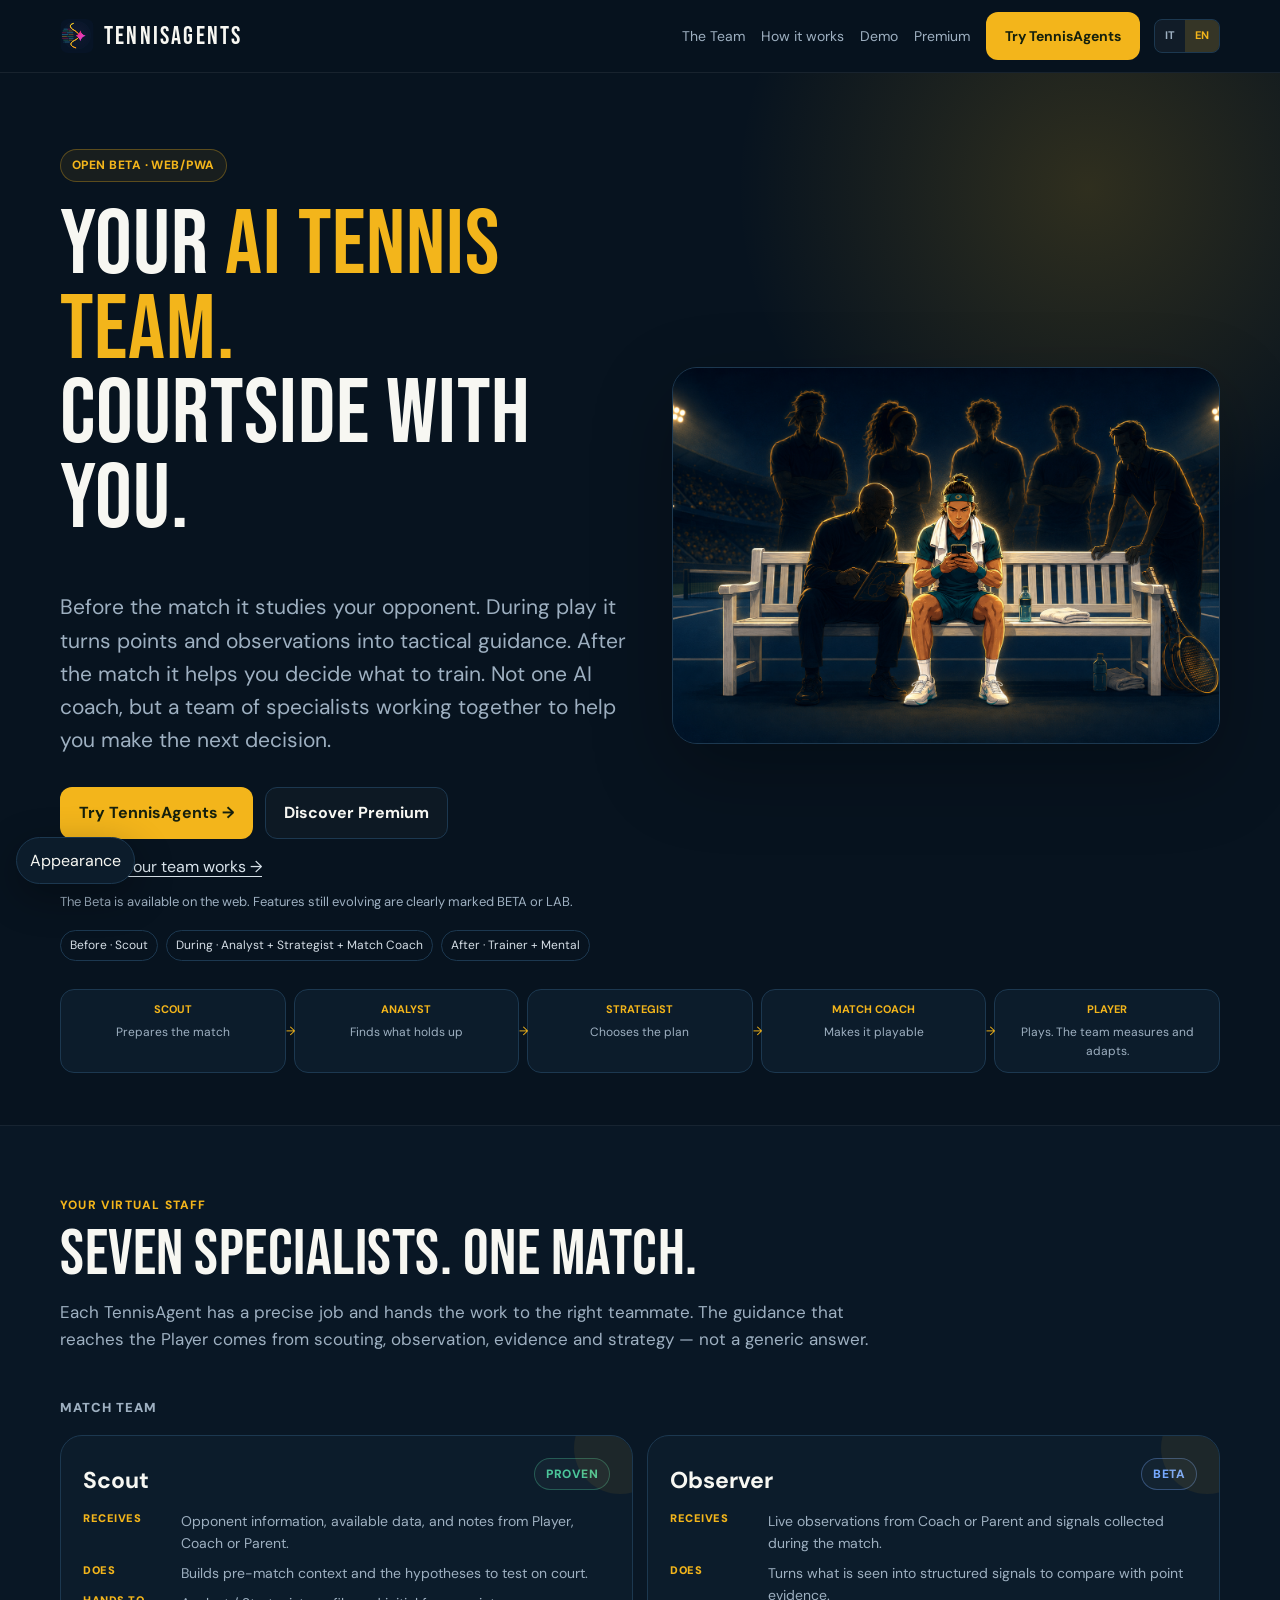
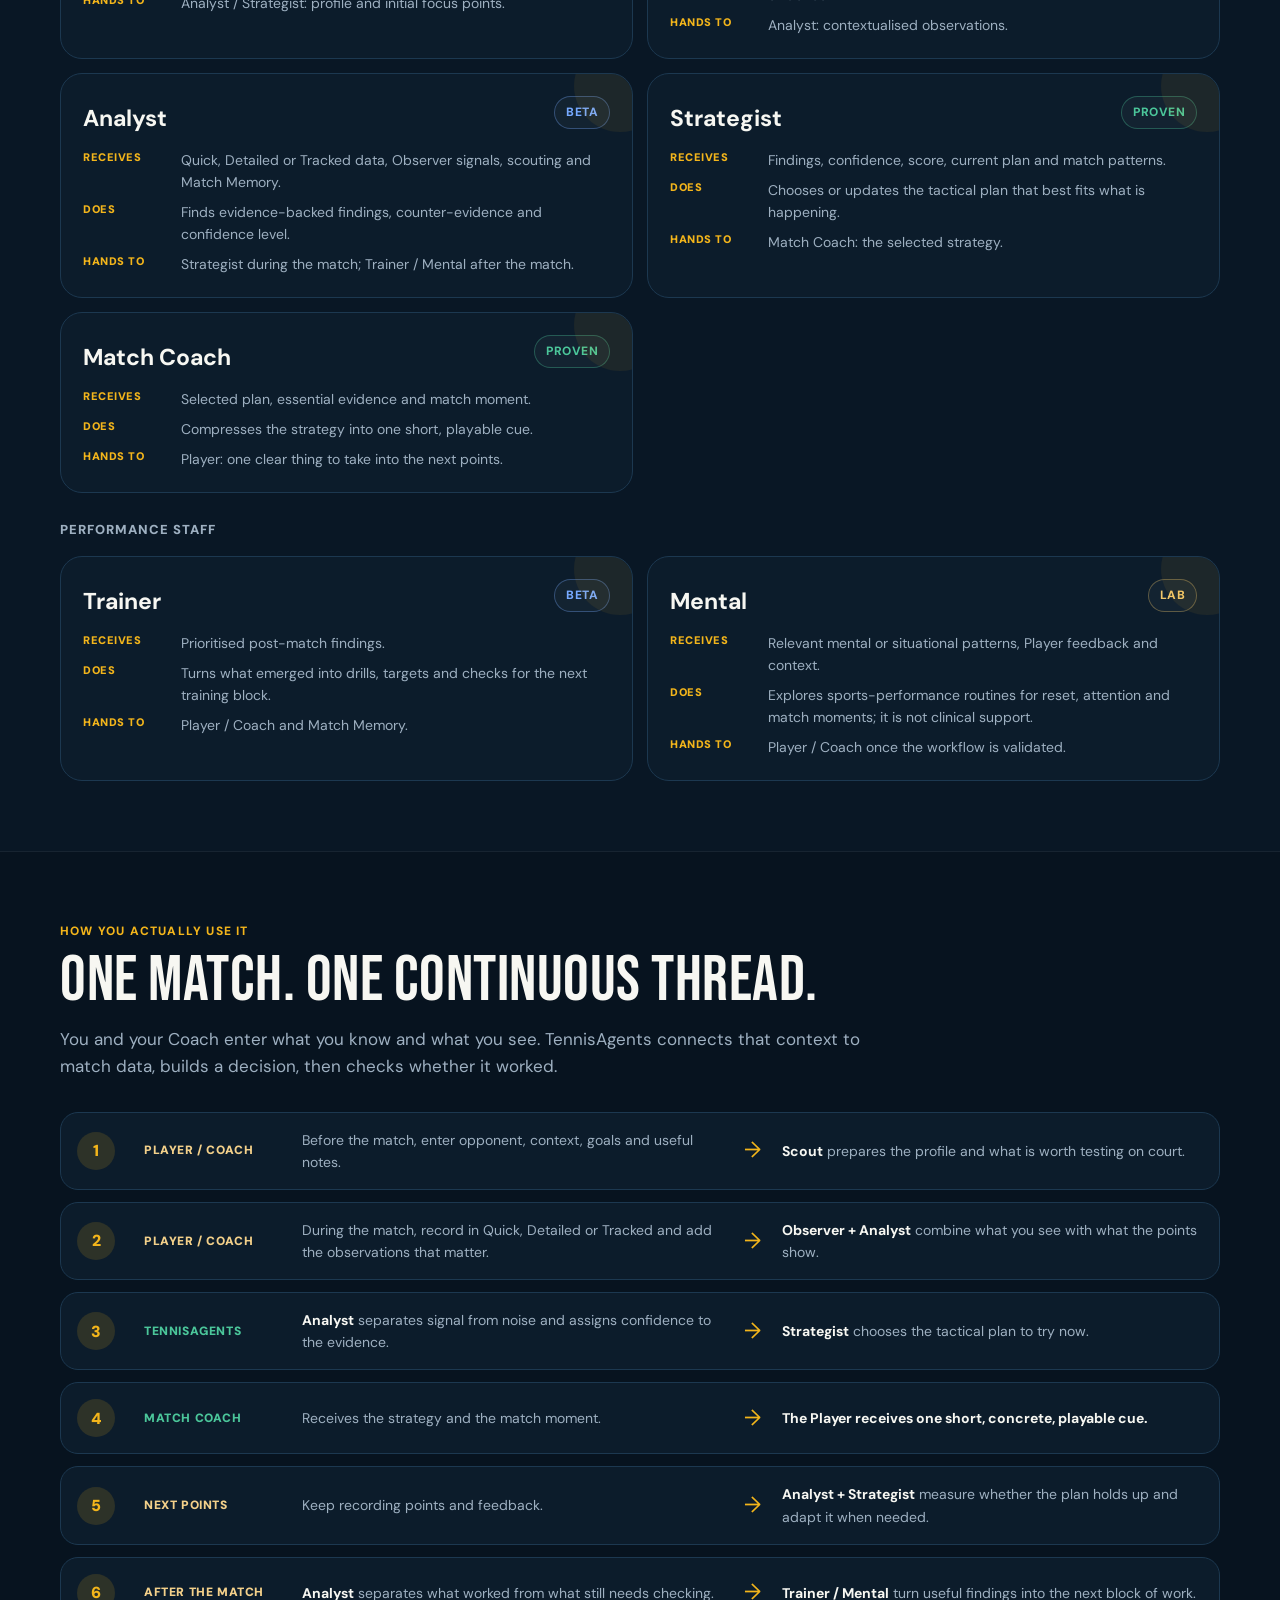
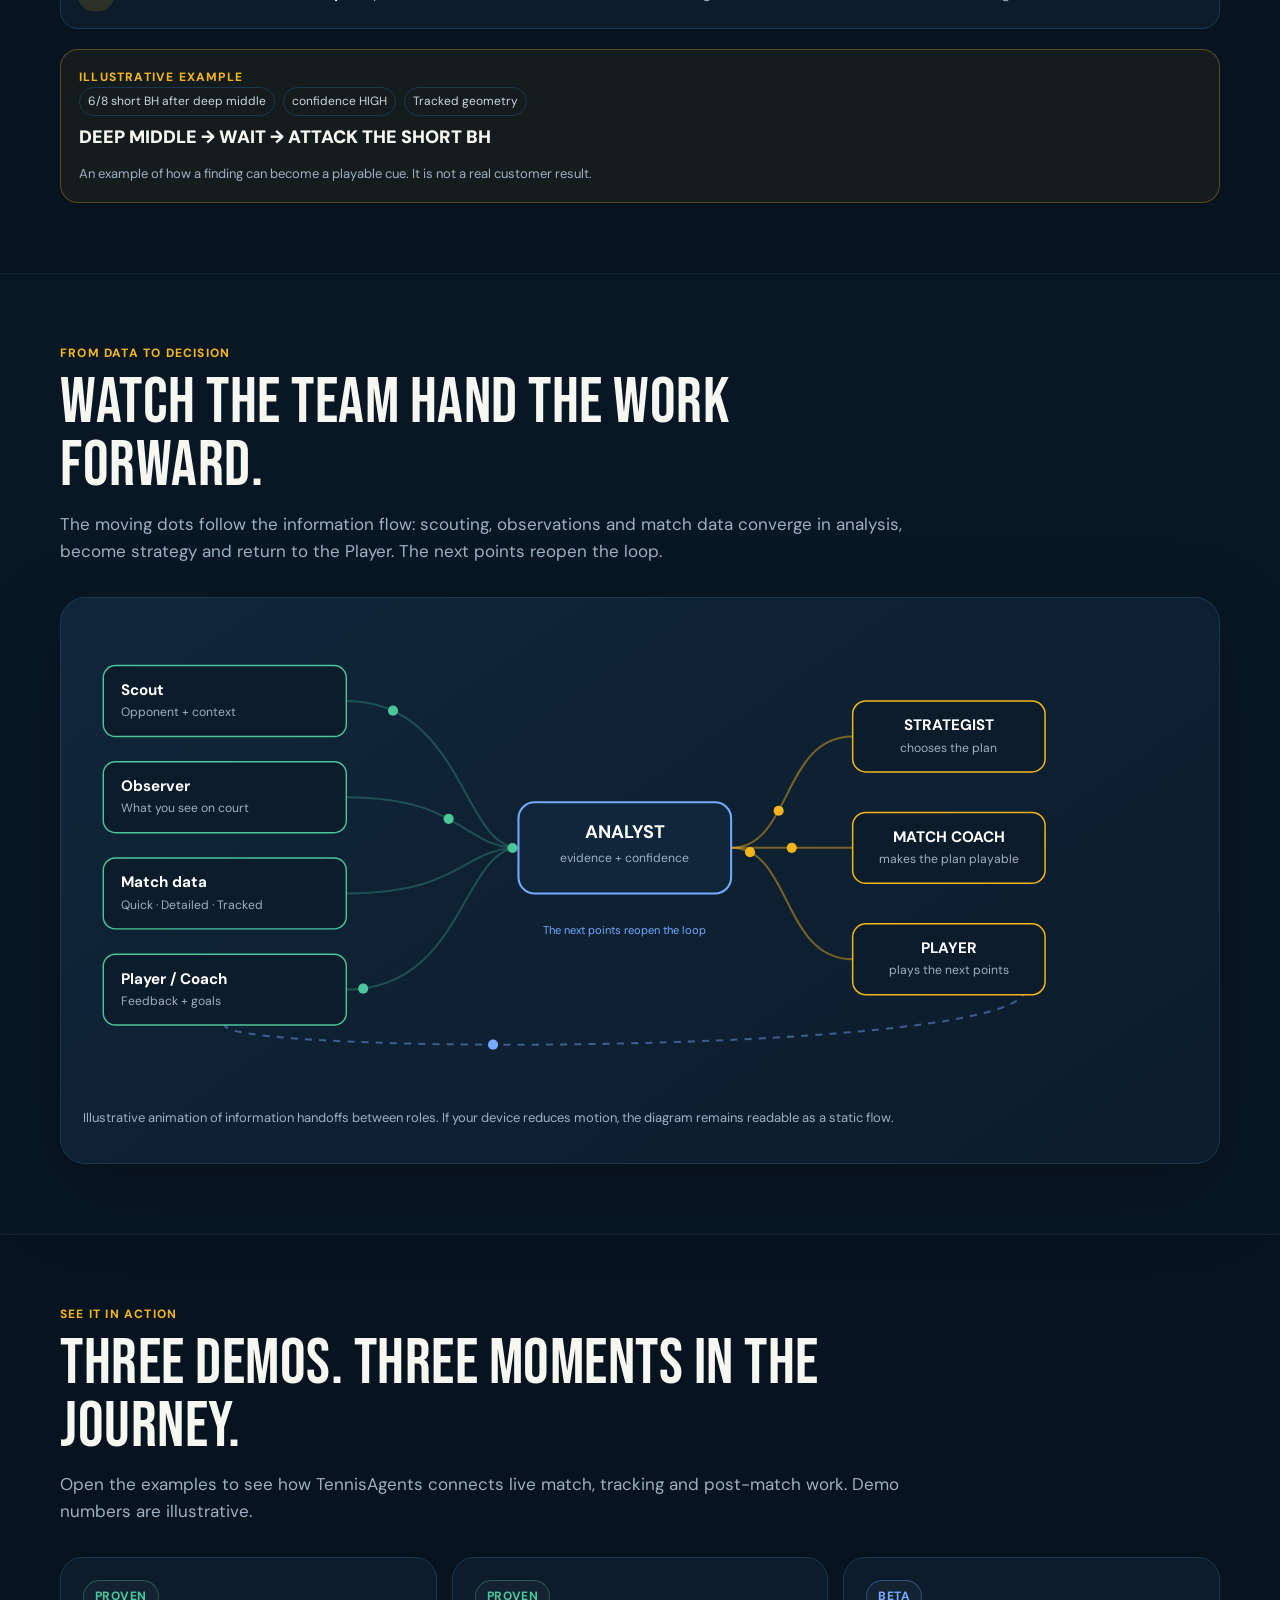
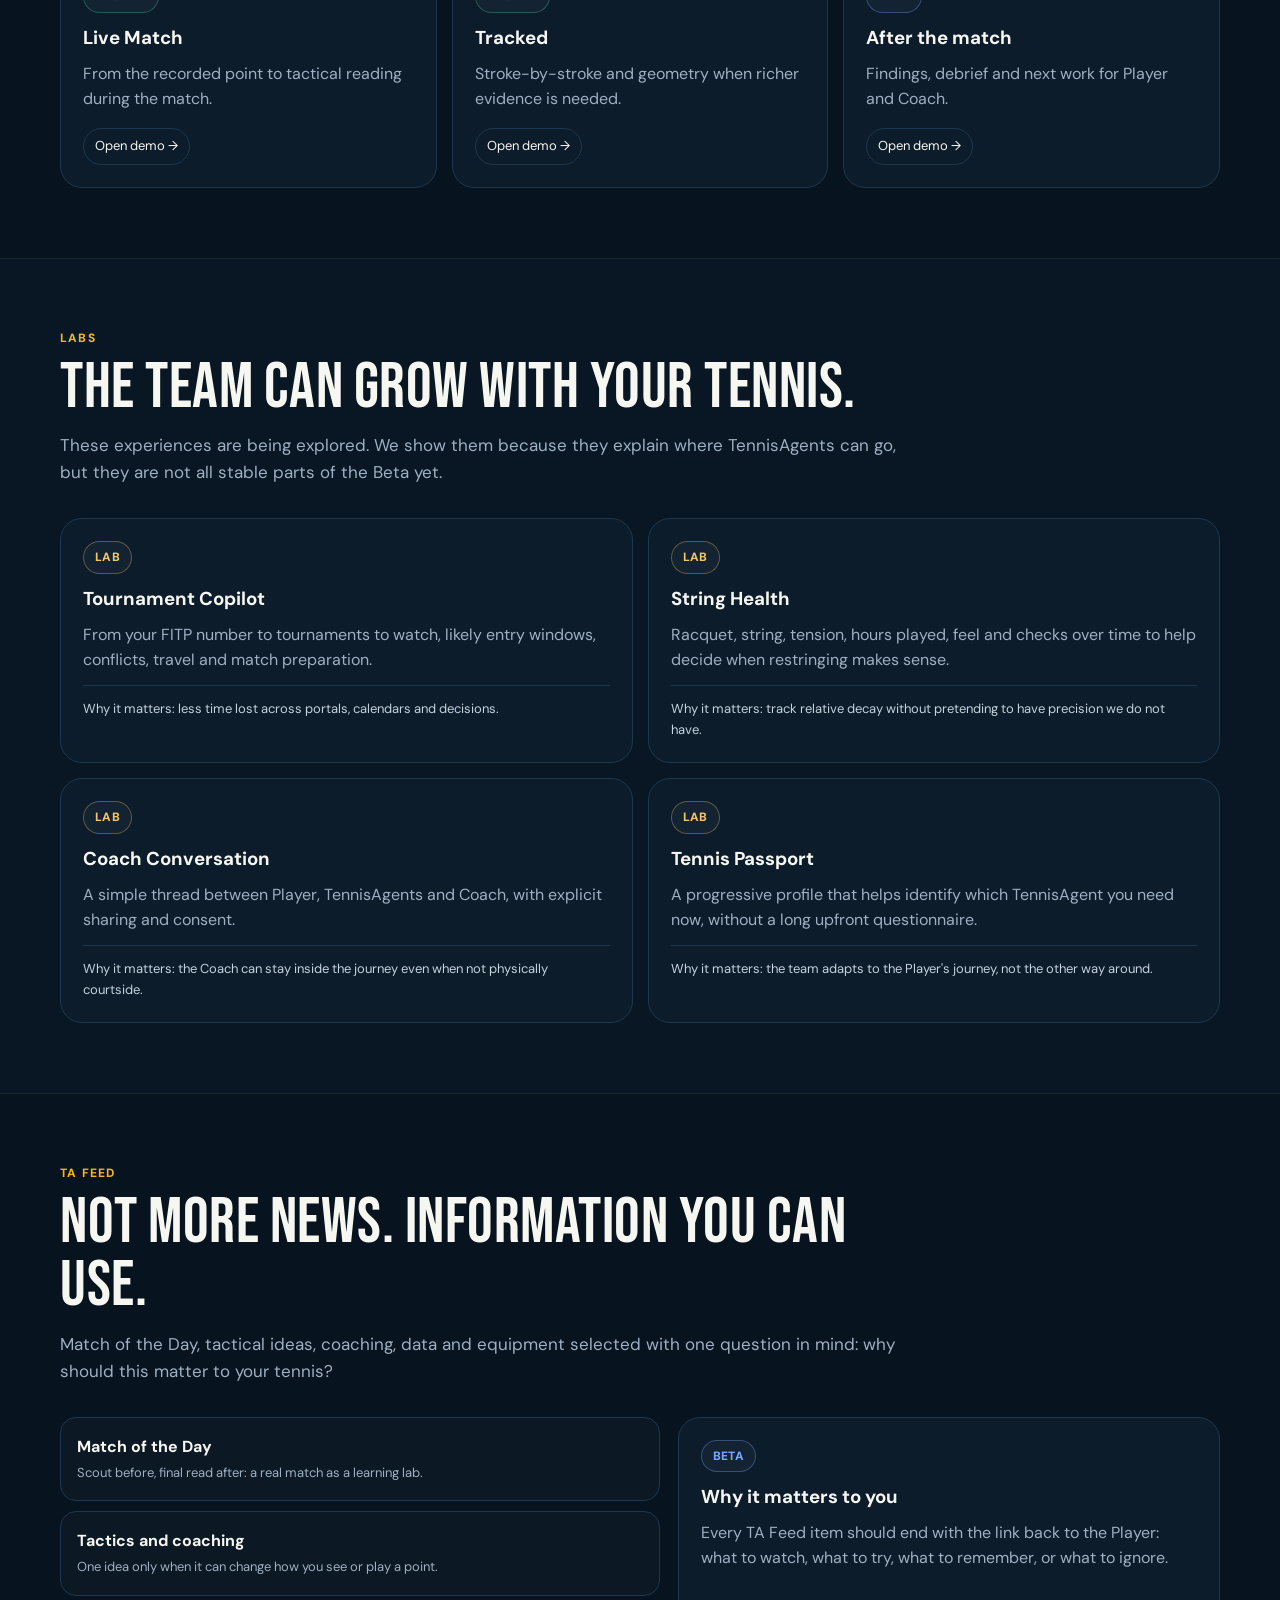
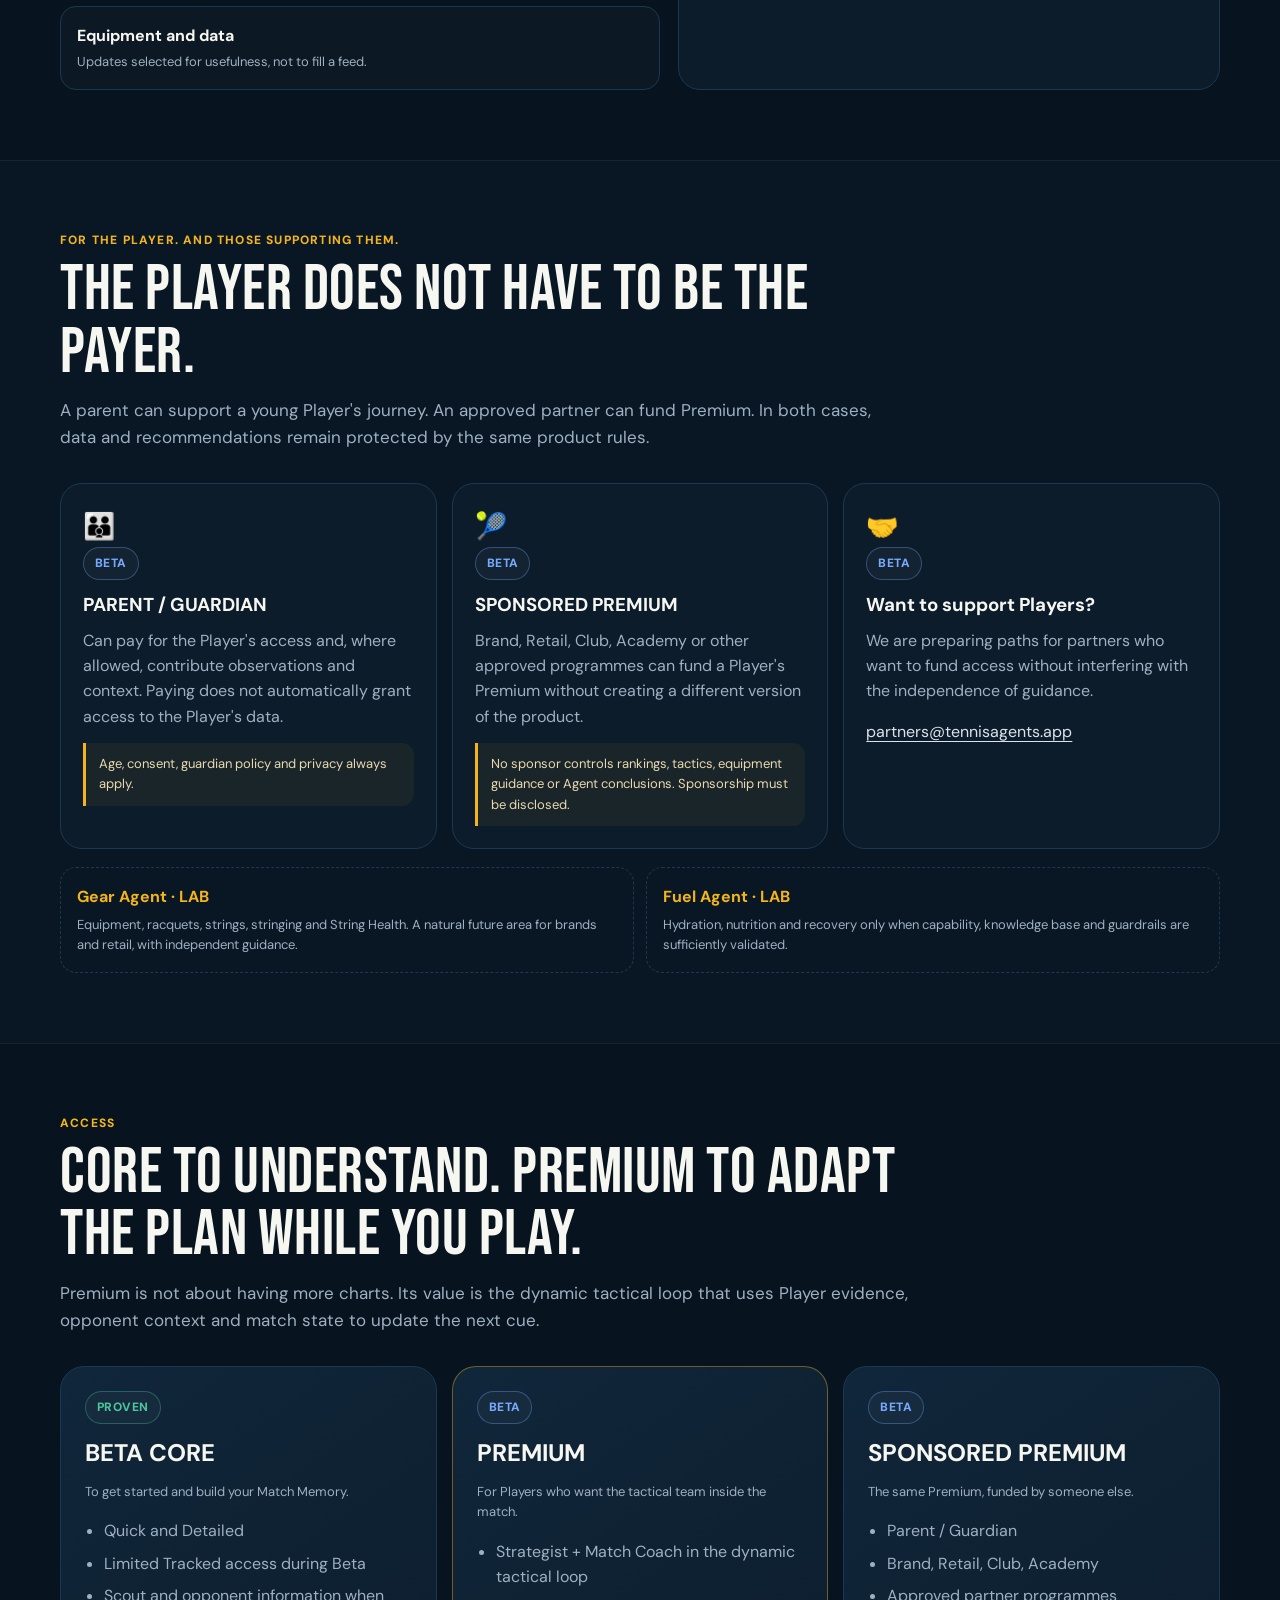
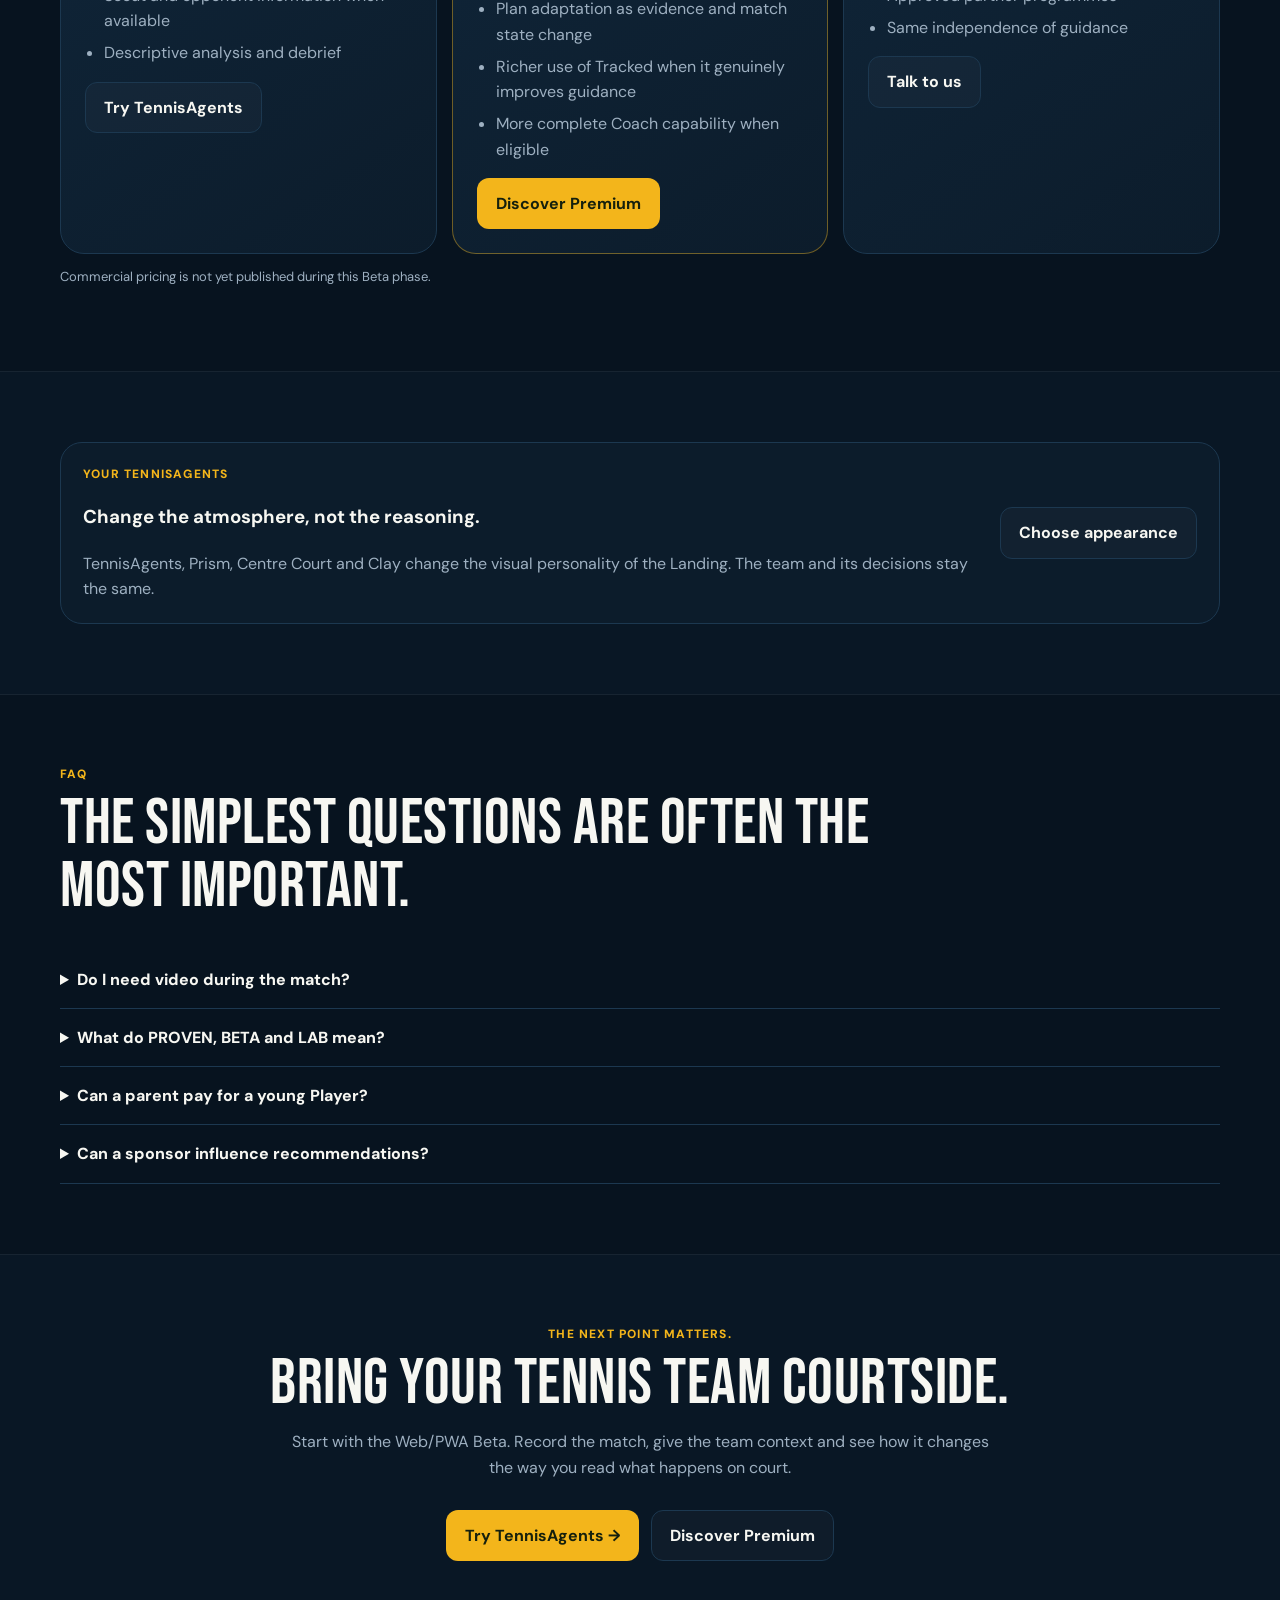
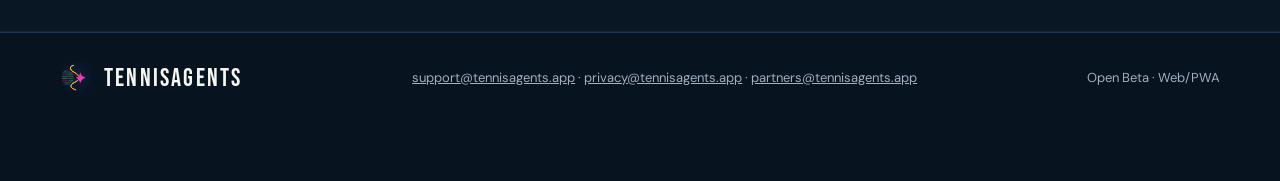
==== commit 73b911b6: "Merge d1ccc5e1237faf37d5253e7bd90698f8822e370d into 39ee66c92a5fd5b040ed561d801f4146ab8579a3" ====
--- a/index.html
+++ b/index.html
@@ -673,6 +673,5 @@
   d.getElementsByTagName("head")[0].appendChild(s);
 })();
 </script>
-<script src="/assets/crisp-proactive.js" defer></script>
 </body>
 </html>
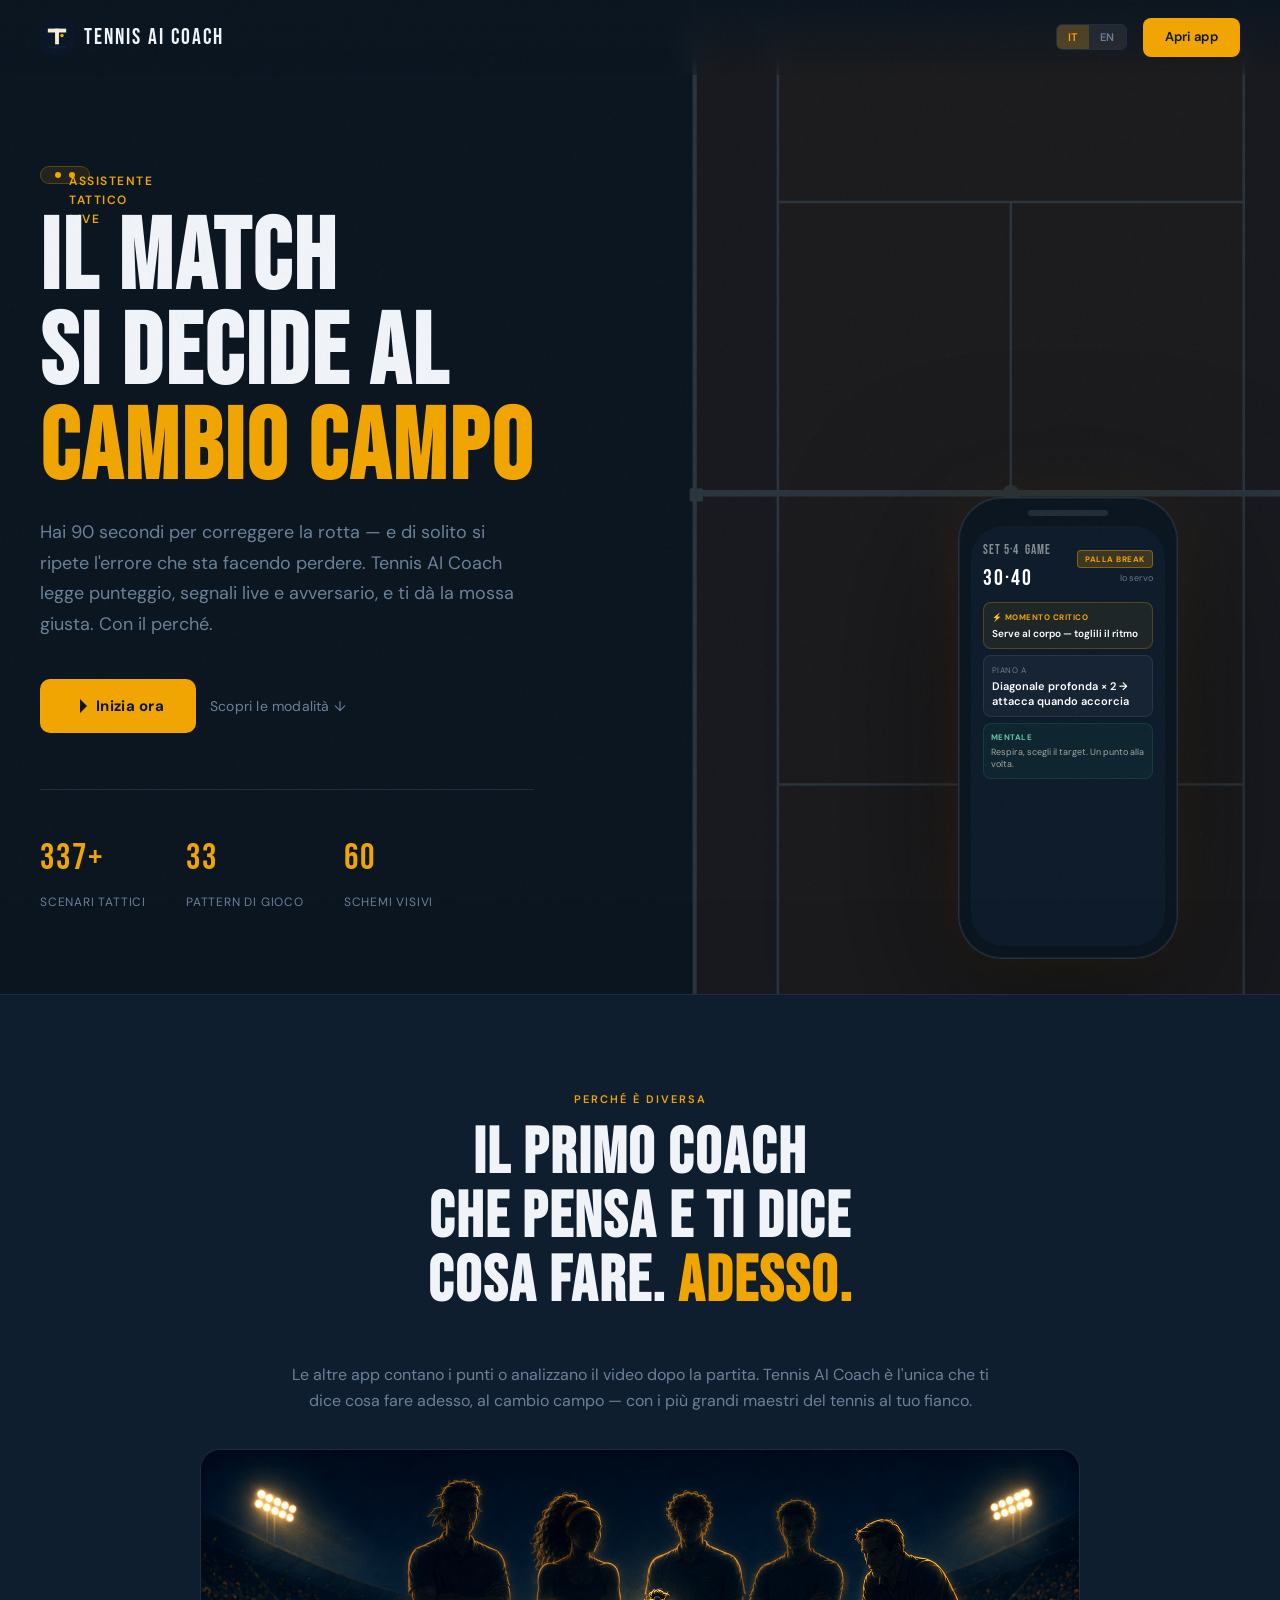
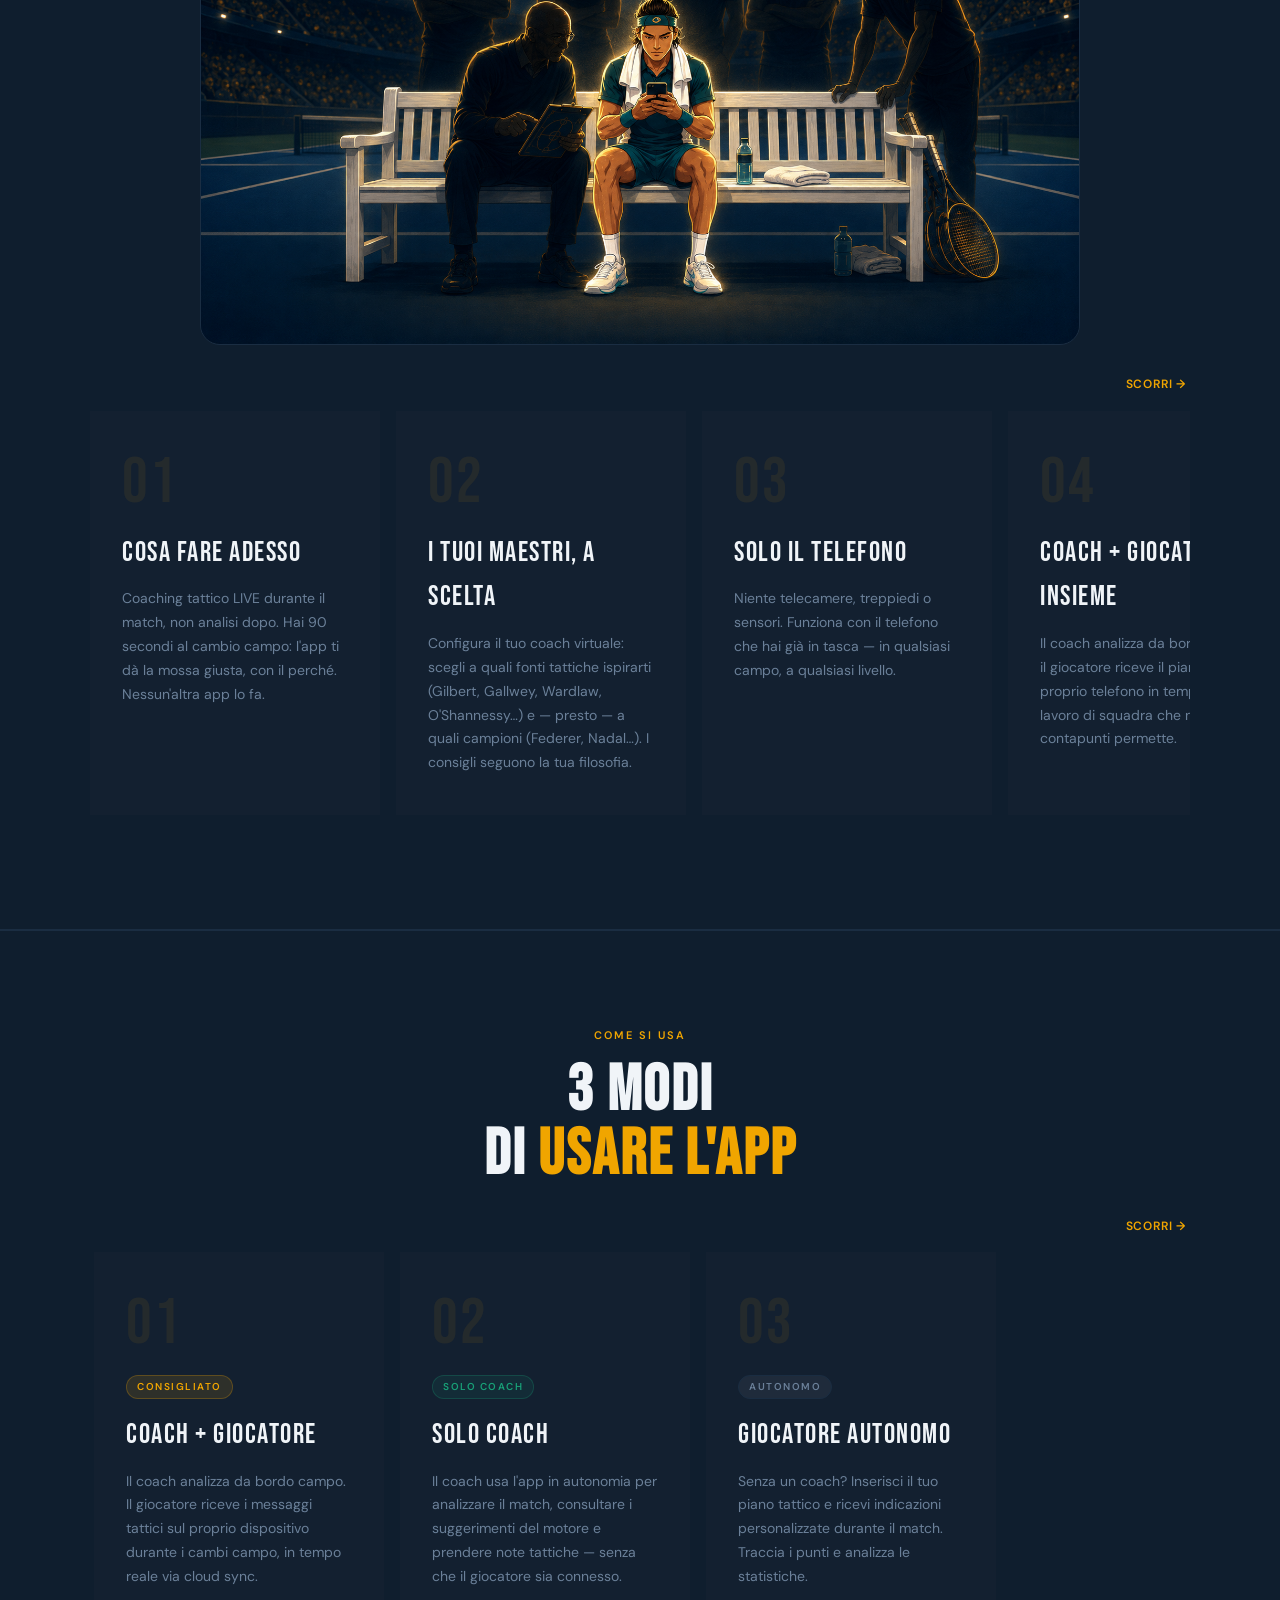
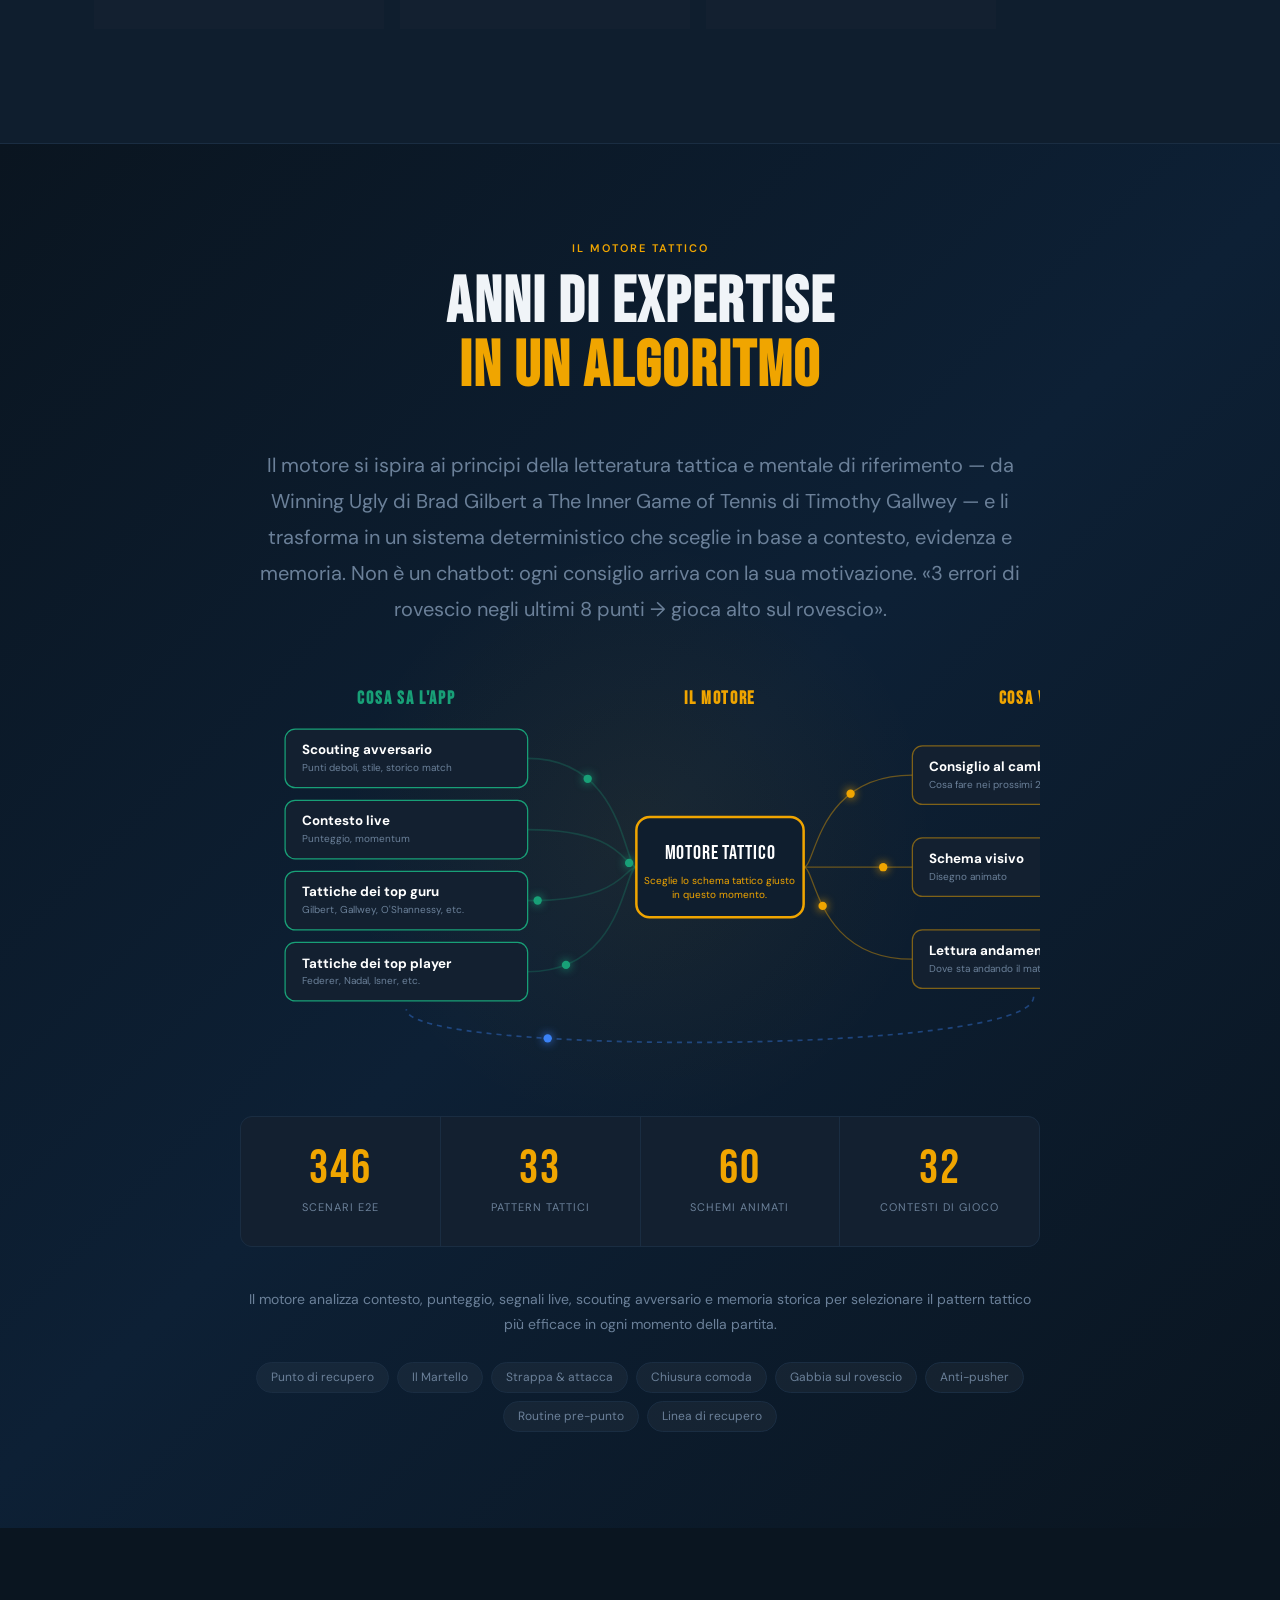
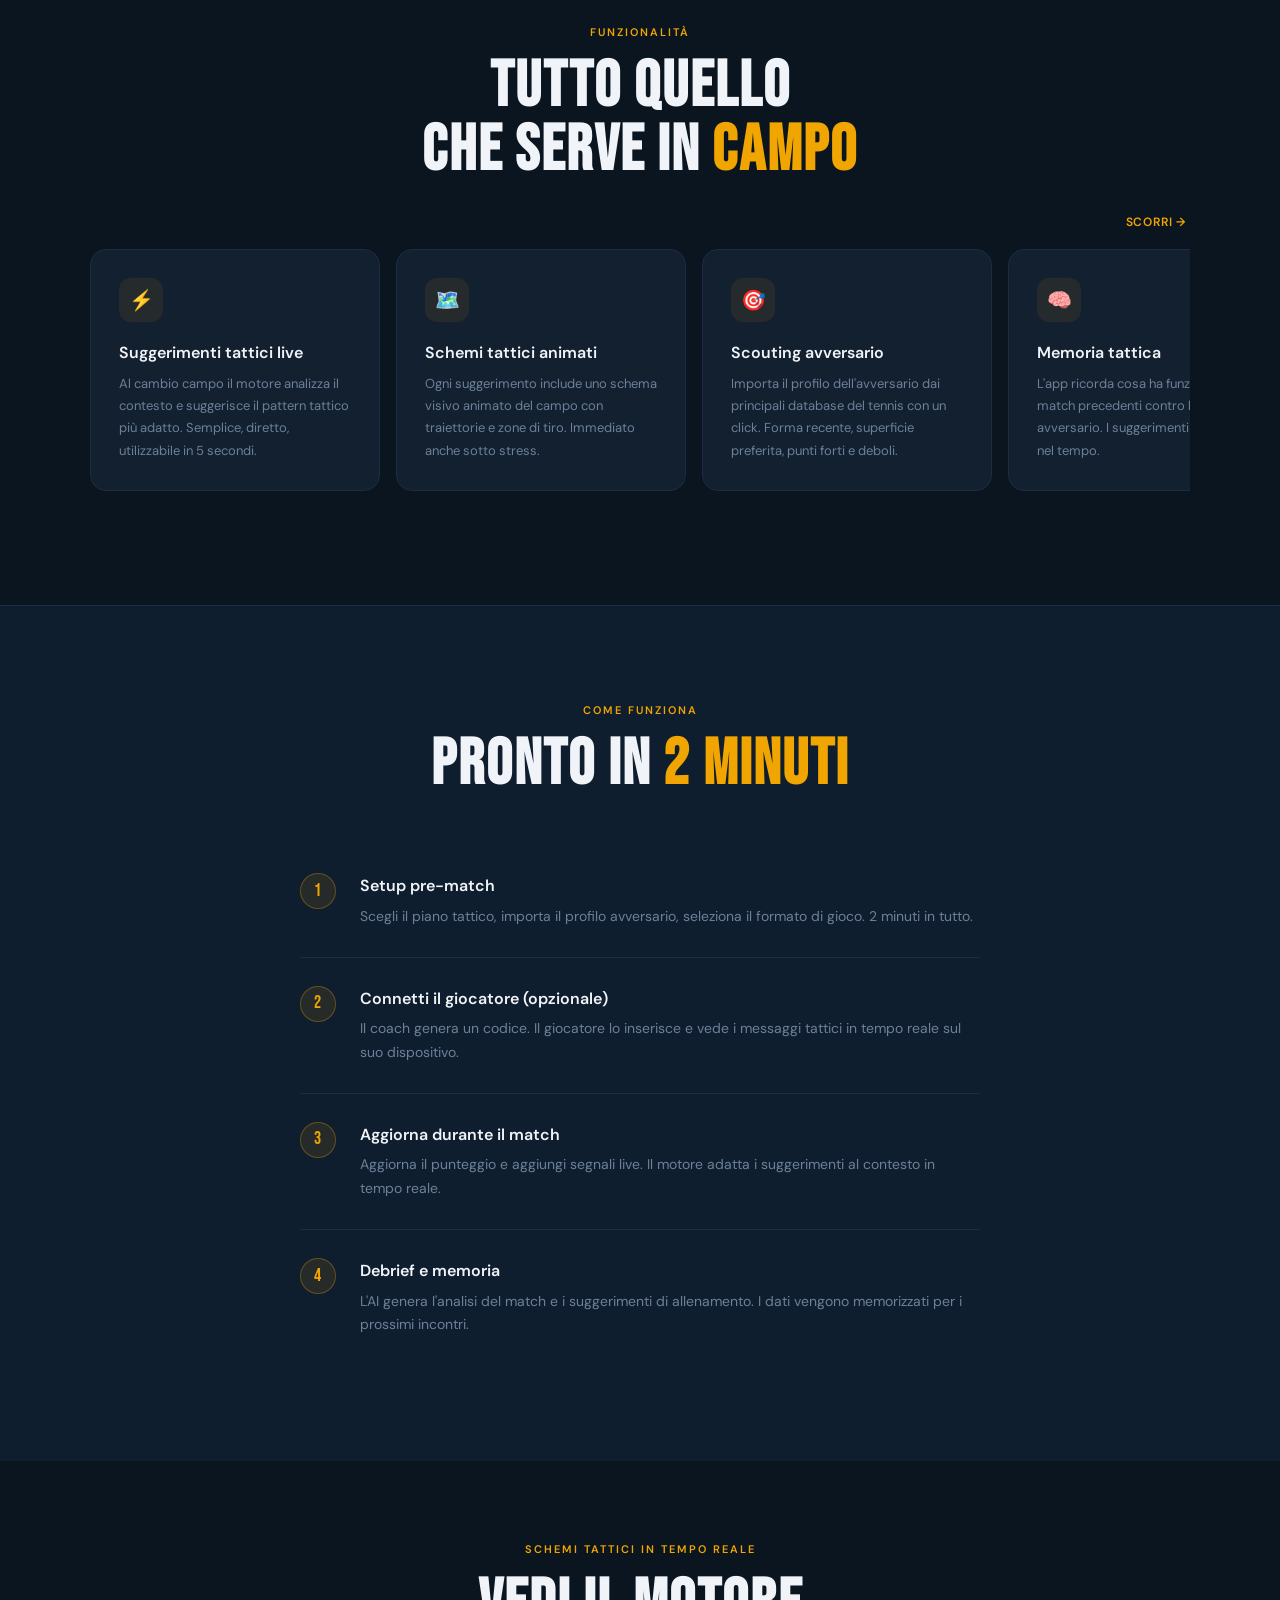
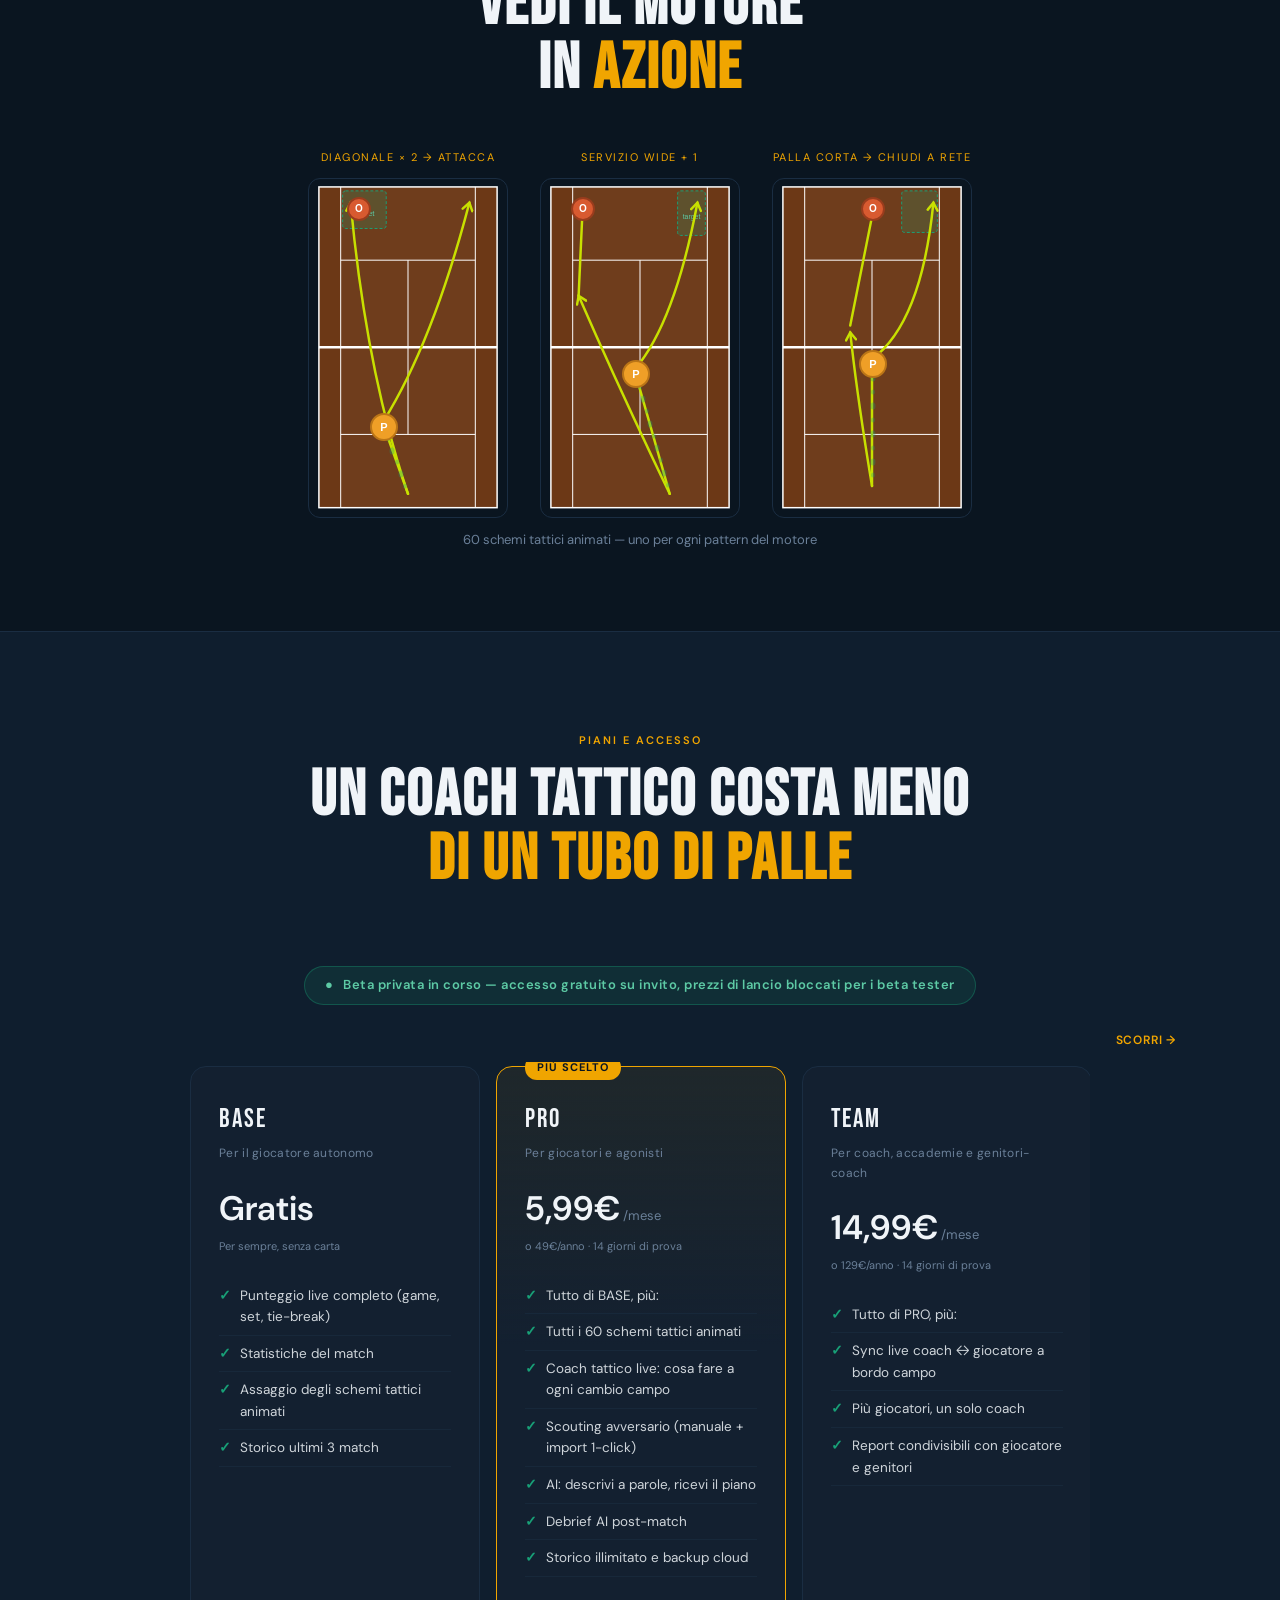
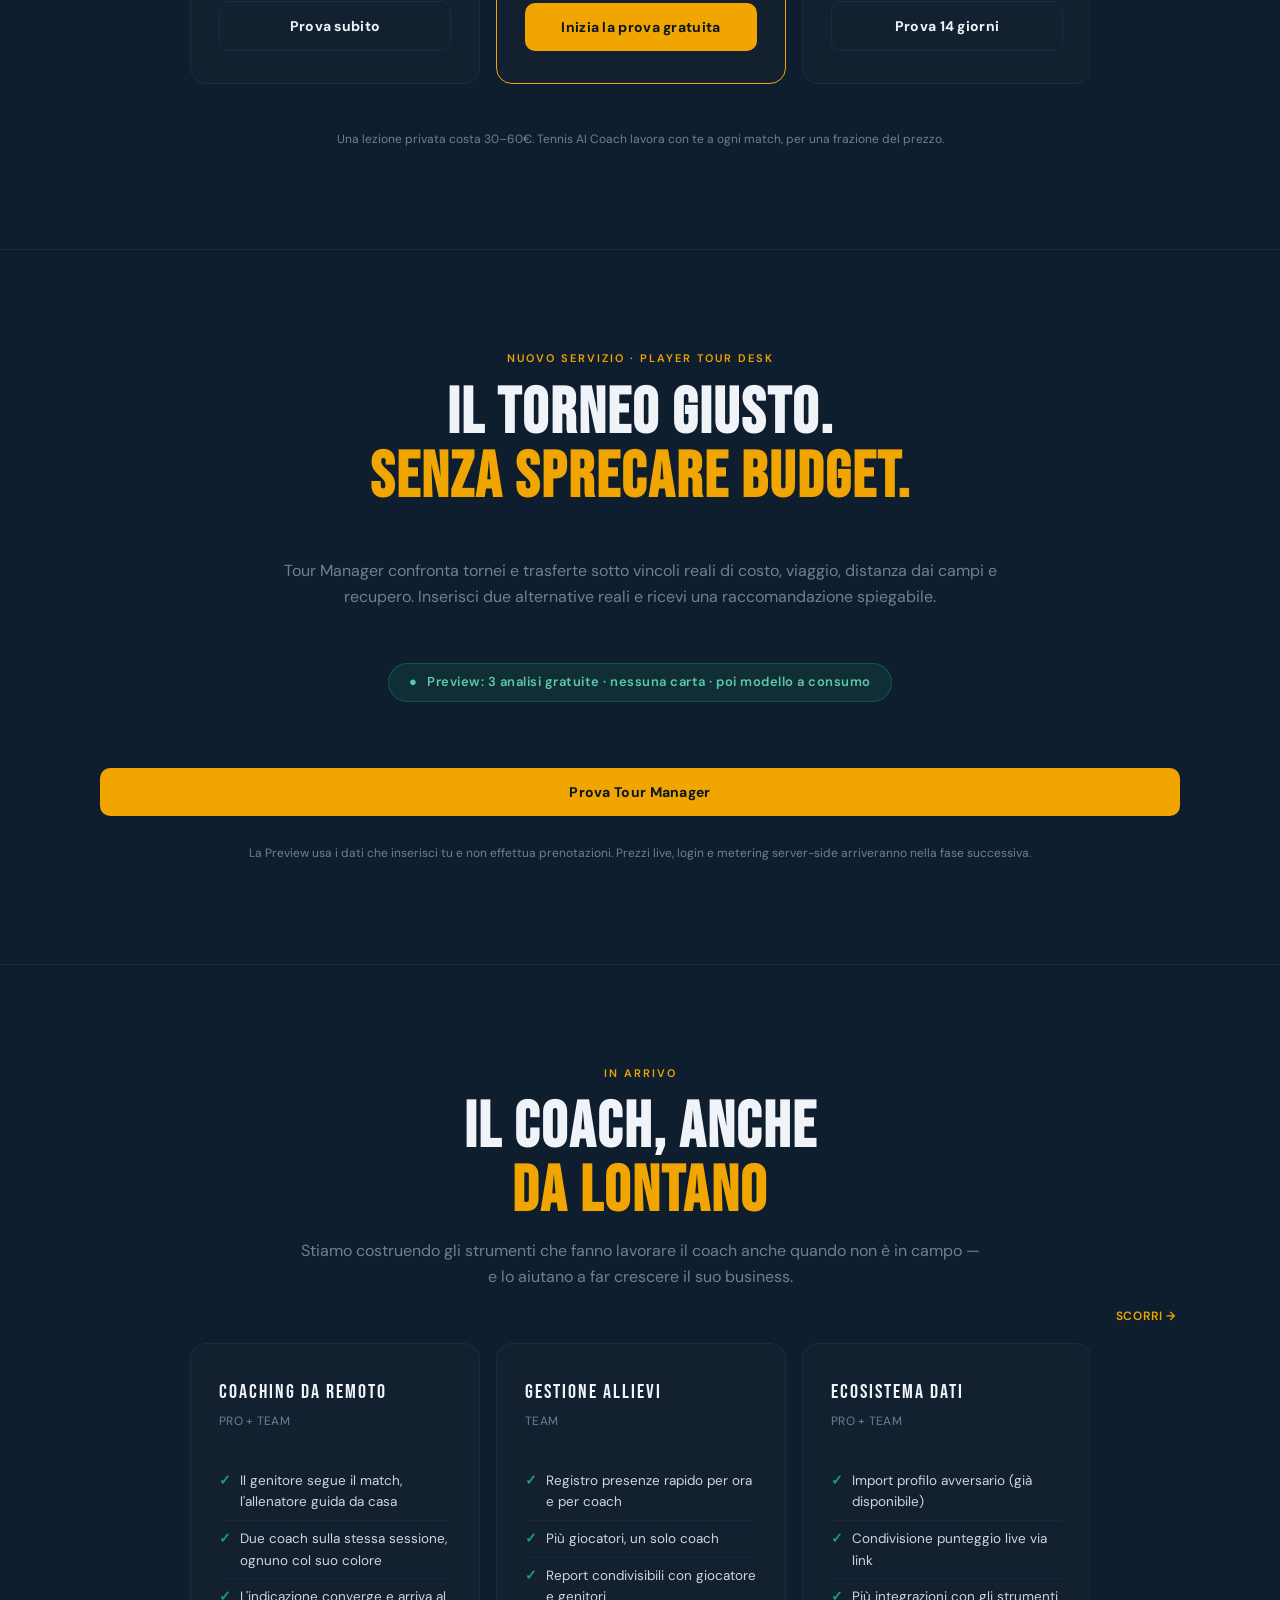
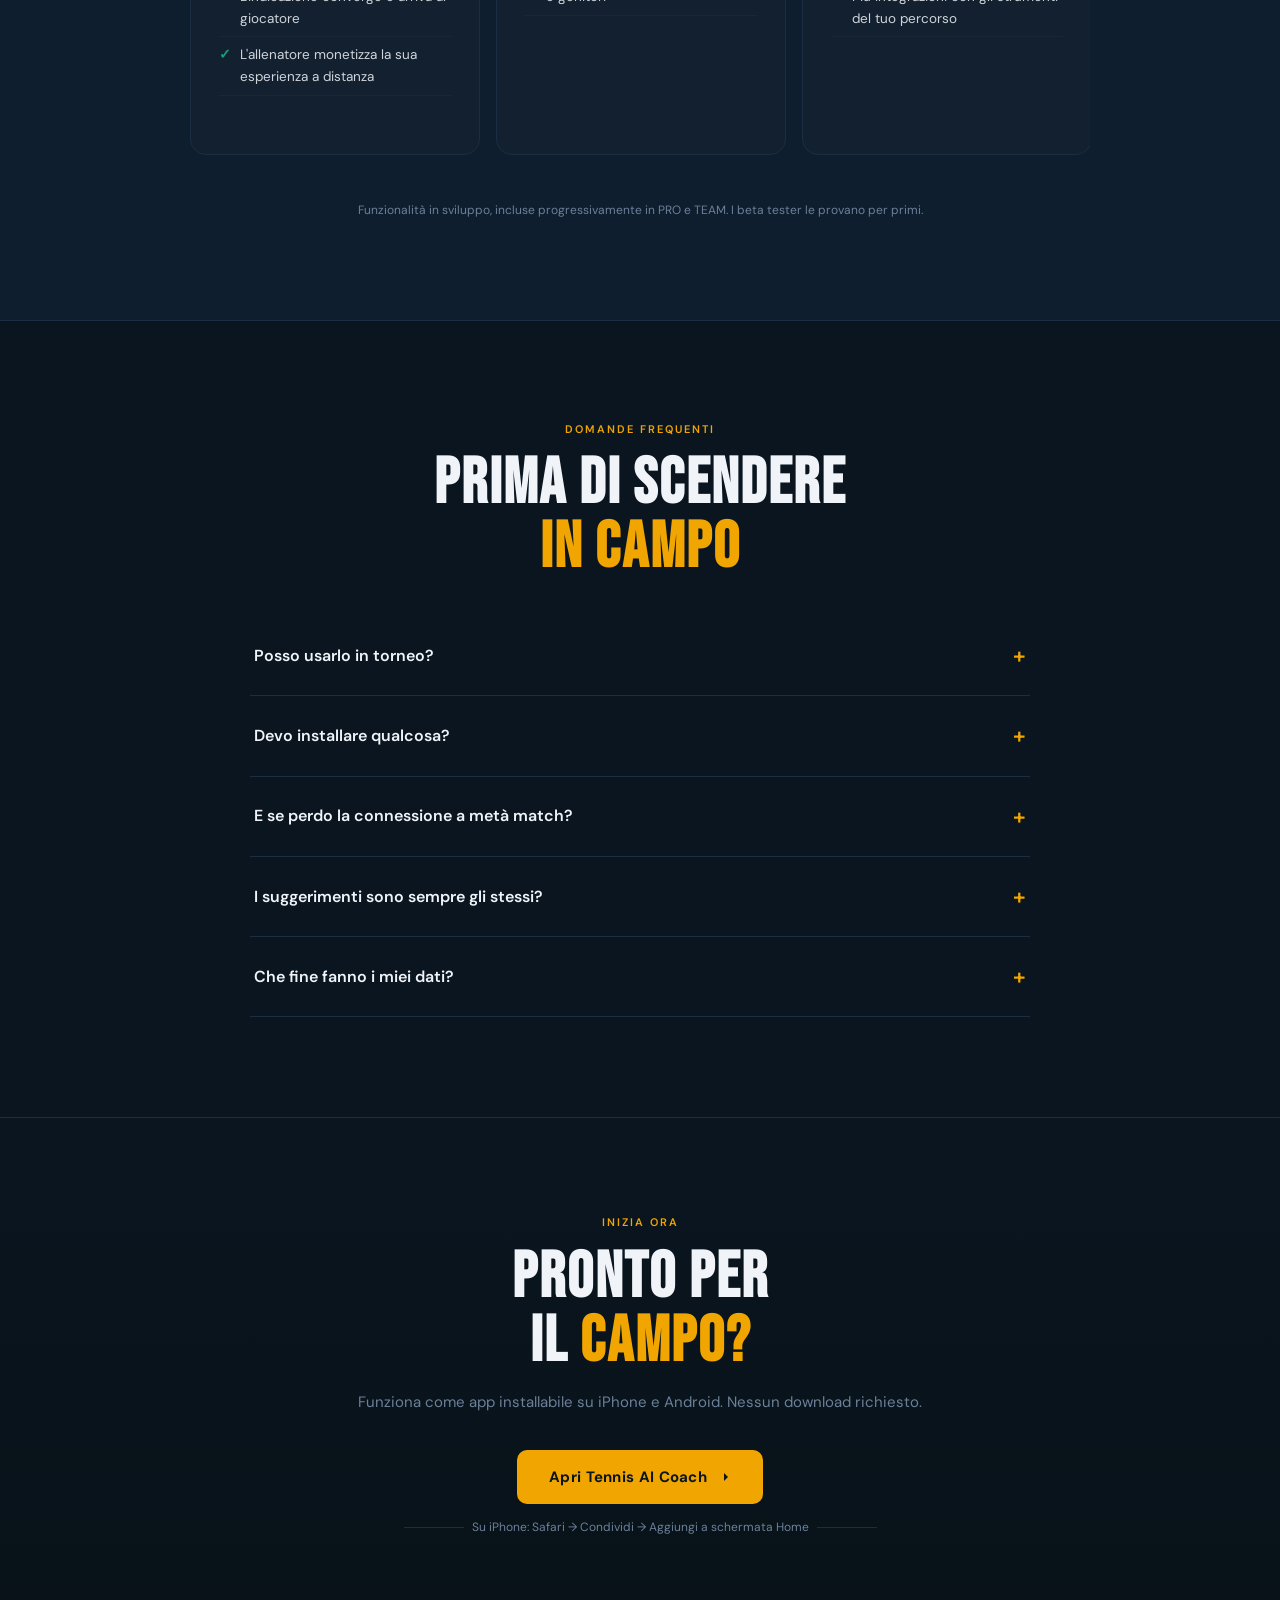
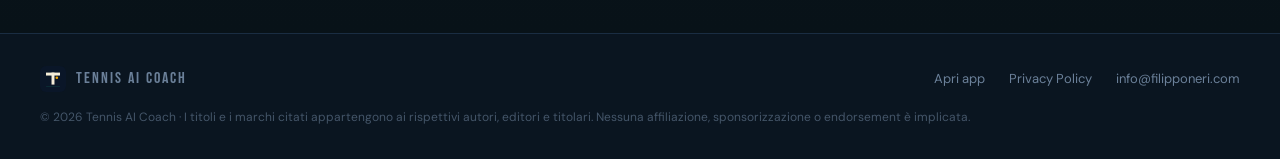
==== commit e87bdebd: "tm-preview-v1" ====
--- a/index.html
+++ b/index.html
@@ -1,677 +1,1300 @@
-<!doctype html>
-<html lang="it" data-theme="default">
+<!DOCTYPE html>
+<html lang="it">
 <head>
-  <meta charset="utf-8">
-  <meta name="viewport" content="width=device-width,initial-scale=1">
-  <title>TennisAgents — Il tuo AI Tennis Team</title>
-  <meta name="description" content="TennisAgents è il tuo AI Tennis Team: Scout, Analyst, Strategist, Match Coach e staff lavorano insieme prima, durante e dopo il match.">
-  <link rel="canonical" href="https://tennisagents.app/">
-  <meta name="robots" content="index,follow,max-image-preview:large">
-  <meta property="og:type" content="website">
-  <meta property="og:site_name" content="TennisAgents">
-  <meta property="og:title" content="TennisAgents — Il tuo AI Tennis Team">
-  <meta property="og:description" content="Un team virtuale di specialisti AI che trasforma contesto, punti e osservazioni in decisioni utili prima, durante e dopo il match.">
-  <meta property="og:url" content="https://tennisagents.app/">
-  <meta property="og:image" content="https://tennisagents.app/assets/hero-mentors.jpg">
-  <meta name="twitter:card" content="summary_large_image">
-  <meta name="twitter:title" content="TennisAgents — Il tuo AI Tennis Team">
-  <meta name="twitter:description" content="Il Player al centro. Un team di specialisti AI intorno, dal pre-match al prossimo allenamento.">
-  <meta name="theme-color" content="#07131f">
-  <link rel="icon" type="image/png" sizes="32x32" href="/icons/favicon-32.png">
-  <link rel="icon" type="image/svg+xml" href="/icons/icon.svg">
-  <link rel="apple-touch-icon" sizes="180x180" href="/icons/apple-touch-icon.png">
-  <link rel="preconnect" href="https://fonts.googleapis.com">
-  <link rel="preconnect" href="https://fonts.gstatic.com" crossorigin>
-  <link href="https://fonts.googleapis.com/css2?family=Bebas+Neue&family=DM+Sans:wght@400;500;600;700&display=swap" rel="stylesheet">
-  <script type="application/ld+json">{"@context":"https://schema.org","@type":"SoftwareApplication","name":"TennisAgents","url":"https://tennisagents.app/","applicationCategory":"SportsApplication","operatingSystem":"Web, PWA","description":"AI Tennis Team di specialisti che lavorano insieme per scouting, match coaching, debrief e training."}</script>
-  <style>
-    *{box-sizing:border-box}
-    html{scroll-behavior:smooth}
-    :root{
-      --bg:#07131f;--bg2:#091725;--panel:#0c1c2b;--panel2:#10263a;--ink:#f7f7f2;--muted:#9eb0c1;
-      --line:#1c3850;--accent:#f3b51b;--accent2:#d89700;--ok:#4bc69a;--info:#76a9ff;--warn:#f1c76b;
-      --max:1160px;--radius:22px;--shadow:0 28px 80px rgba(0,0,0,.28)
-    }
-    html[data-theme="prism"]{--bg:#11131e;--bg2:#171a28;--panel:#1c2031;--panel2:#242941;--line:#38405d;--accent:#36c5f0;--accent2:#2aa7cc;--ok:#2eb67d;--warn:#ecb22e}
-    html[data-theme="centre"]{--bg:#102418;--bg2:#143120;--panel:#193b27;--panel2:#214b32;--line:#3e6a4d;--accent:#ddd4a7;--accent2:#c7bb80;--ok:#a8d46b;--warn:#f0d36d}
-    html[data-theme="clay"]{--bg:#21130f;--bg2:#2c1912;--panel:#3a2118;--panel2:#4a291d;--line:#754631;--accent:#f0c28e;--accent2:#dfa76e;--ok:#a8d080;--warn:#f0b76c}
-    body{margin:0;background:var(--bg);color:var(--ink);font-family:"DM Sans",ui-sans-serif,system-ui,-apple-system,BlinkMacSystemFont,"Segoe UI",sans-serif;line-height:1.58}
-    a{color:inherit}button{font:inherit}.skip{position:absolute;left:-9999px}.skip:focus{left:16px;top:16px;z-index:9999;background:#fff;color:#000;padding:10px 14px;border-radius:8px}
-    .wrap{width:min(var(--max),calc(100% - 40px));margin:auto}
-    nav{position:sticky;top:0;z-index:50;background:color-mix(in srgb,var(--bg) 91%,transparent);backdrop-filter:blur(14px);border-bottom:1px solid rgba(255,255,255,.07)}
-    .nav{min-height:72px;display:flex;align-items:center;justify-content:space-between;gap:18px}
-    .brand{display:inline-flex;align-items:center;gap:10px;text-decoration:none;min-width:max-content}
-    .brand-icon{width:34px;height:34px;display:block;border-radius:8px}
-    .brand-word{font-family:"Bebas Neue","Arial Narrow",Impact,sans-serif;font-size:25px;line-height:1;letter-spacing:2.2px;color:var(--ink)}
-    .nav-right{display:flex;align-items:center;gap:14px}
-    .navlinks{display:flex;align-items:center;gap:16px;font-size:14px}
-    .navlinks>a:not(.btn){text-decoration:none;color:var(--muted)}.navlinks>a:hover{color:var(--ink)}
-    .lang-sw{display:flex;background:rgba(255,255,255,.045);border:1px solid var(--line);border-radius:8px;overflow:hidden}
-    .lang-sw button{border:0;background:transparent;color:var(--muted);font-weight:700;font-size:11px;padding:7px 10px;cursor:pointer}
-    .lang-sw button.on{background:color-mix(in srgb,var(--accent) 16%,transparent);color:var(--accent)}
-    .btn{display:inline-flex;align-items:center;justify-content:center;gap:8px;border-radius:12px;padding:12px 18px;font-weight:700;text-decoration:none;border:1px solid transparent;transition:.18s ease;cursor:pointer}
-    .btn.primary{background:var(--accent);color:#15200d}.btn.primary:hover{background:var(--accent2);transform:translateY(-1px)}
-    .btn.secondary{border-color:var(--line);background:rgba(255,255,255,.025);color:var(--ink)}.btn.secondary:hover{border-color:var(--accent)}
-    .textlink{display:inline-flex;margin-top:15px;color:#d9e3eb;text-underline-offset:4px}
-    .hero{padding:76px 0 52px;overflow:hidden;position:relative}
-    .hero:before{content:"";position:absolute;right:-14vw;top:-20vw;width:58vw;height:58vw;border-radius:50%;background:radial-gradient(circle,color-mix(in srgb,var(--accent) 17%,transparent),transparent 67%);pointer-events:none}
-    .hero-grid{display:grid;grid-template-columns:1.02fr .98fr;grid-template-areas:"intro visual" "copy visual";column-gap:42px;row-gap:8px;align-items:start}
-    .hero-intro{grid-area:intro}.hero-copy{grid-area:copy}.hero-visual{grid-area:visual;align-self:center}
-    .eyebrow,.status{display:inline-flex;align-items:center;gap:8px;border:1px solid var(--line);background:rgba(255,255,255,.03);border-radius:999px;padding:6px 11px;font-size:12px;font-weight:800;letter-spacing:.45px;text-transform:uppercase}
-    .eyebrow{color:var(--accent);border-color:color-mix(in srgb,var(--accent) 30%,transparent);background:color-mix(in srgb,var(--accent) 7%,transparent)}
-    h1,h2{font-family:"Bebas Neue","Arial Narrow",Impact,sans-serif;font-weight:400}
-    h1{font-size:clamp(56px,7.4vw,92px);line-height:.92;letter-spacing:1px;margin:22px 0 20px;max-width:760px}
-    h1 .accent{color:var(--accent)}
-    .lead{color:var(--muted);font-size:clamp(17px,2vw,21px);max-width:720px}
-    .ctas{display:flex;gap:12px;flex-wrap:wrap;margin-top:30px}.micro{font-size:13px;color:var(--muted);margin-top:13px}
-    .hero-visual{margin:0;border-radius:25px;overflow:hidden;border:1px solid var(--line);background:var(--panel);box-shadow:var(--shadow);position:relative}
-    .hero-visual img{width:100%;display:block;aspect-ratio:16/11;object-fit:cover}
-    .hero-pills{display:flex;gap:8px;flex-wrap:wrap;margin-top:18px}.hero-pills span{font-size:12px;border:1px solid var(--line);padding:5px 9px;border-radius:999px;color:#d5dee6}
-    .handoff-strip{margin-top:28px;display:grid;grid-template-columns:repeat(5,1fr);gap:8px}
-    .handoff-mini{border:1px solid var(--line);background:var(--panel);border-radius:14px;padding:11px;text-align:center;font-size:12px;color:var(--muted);position:relative}
-    .handoff-mini strong{display:block;color:var(--accent);font-size:11px;margin-bottom:4px}.handoff-mini:not(:last-child):after{content:"→";position:absolute;right:-10px;top:50%;transform:translateY(-50%);color:var(--accent);z-index:2}
-    section{padding:70px 0}.alt{background:var(--bg2);border-block:1px solid rgba(255,255,255,.055)}
-    .section-head{max-width:850px;margin-bottom:32px}.kicker{color:var(--accent);font-size:12px;font-weight:800;letter-spacing:1.2px;text-transform:uppercase}
-    h2{font-size:clamp(40px,5.5vw,64px);line-height:.98;letter-spacing:.5px;margin:9px 0 13px}.section-head p{color:var(--muted);font-size:17px;margin:0}
-    .status.live{color:var(--ok);border-color:color-mix(in srgb,var(--ok) 34%,transparent)}.status.beta{color:var(--info);border-color:color-mix(in srgb,var(--info) 34%,transparent)}.status.lab{color:var(--warn);border-color:color-mix(in srgb,var(--warn) 34%,transparent)}
-    .team-grid{display:grid;grid-template-columns:repeat(2,1fr);gap:14px}.agent{background:var(--panel);border:1px solid var(--line);border-radius:var(--radius);padding:22px;position:relative;overflow:hidden}
-    .agent:after{content:"";position:absolute;right:-34px;top:-34px;width:92px;height:92px;border-radius:50%;background:color-mix(in srgb,var(--accent) 7%,transparent)}
-    .agent-head{display:flex;justify-content:space-between;gap:12px;align-items:flex-start}.agent h3{font-size:23px;margin:4px 0 12px}.contract{display:grid;grid-template-columns:86px 1fr;gap:8px 12px;margin:0}
-    .contract dt{color:var(--accent);font-size:11px;font-weight:900;text-transform:uppercase;letter-spacing:.5px}.contract dd{margin:0;color:var(--muted);font-size:14px}
-    .team-divider{grid-column:1/-1;padding:13px 0 2px;color:var(--muted);font-size:13px;text-transform:uppercase;letter-spacing:1px;font-weight:850}
-    .usage{display:grid;gap:12px}.usage-step{display:grid;grid-template-columns:54px 145px 1fr 32px 1fr;gap:13px;align-items:center;border:1px solid var(--line);border-radius:18px;background:var(--panel);padding:16px}
-    .step-no{width:38px;height:38px;border-radius:50%;display:grid;place-items:center;background:color-mix(in srgb,var(--accent) 14%,transparent);color:var(--accent);font-weight:900}
-    .lane{font-size:12px;font-weight:900;text-transform:uppercase;letter-spacing:.6px}.lane.human{color:#f3d08a}.lane.agentlane{color:var(--ok)}
-    .usage-step p{margin:0;color:var(--muted);font-size:14px}.usage-step strong{color:var(--ink)}.move{font-size:22px;text-align:center;color:var(--accent)}
-    .example{margin-top:20px;padding:18px;border-radius:18px;border:1px solid color-mix(in srgb,var(--accent) 30%,transparent);background:color-mix(in srgb,var(--accent) 6%,transparent)}
-    .example .message{font-weight:900;font-size:18px;margin:7px 0}.evidence{display:flex;gap:8px;flex-wrap:wrap}.pill{border:1px solid var(--line);border-radius:999px;padding:4px 8px;font-size:12px;color:#cbd6df}
-    .flow-shell{border:1px solid var(--line);border-radius:25px;background:linear-gradient(145deg,var(--panel2),var(--panel));padding:22px;overflow:hidden;box-shadow:var(--shadow)}
-    .flow-shell svg{width:100%;height:auto;display:block;min-width:700px}.flow-scroll{overflow-x:auto}.flow-note{color:var(--muted);font-size:13px;margin-top:12px}
-    .grid3{display:grid;grid-template-columns:repeat(3,1fr);gap:15px}.card{background:var(--panel);border:1px solid var(--line);border-radius:var(--radius);padding:22px}.card h3{margin:10px 0 8px}.card p{margin:0;color:var(--muted)}
-    .prooflinks{display:flex;gap:9px;flex-wrap:wrap;margin-top:17px}.prooflinks a{border:1px solid var(--line);border-radius:999px;padding:7px 11px;text-decoration:none;font-size:13px}.prooflinks a:hover{border-color:var(--accent)}
-    .labs{display:grid;grid-template-columns:repeat(2,1fr);gap:15px}.labcard .why{border-top:1px solid var(--line);margin-top:13px;padding-top:13px;font-size:13px;color:#c6d2dc}
-    .feed{display:grid;grid-template-columns:1.05fr .95fr;gap:18px}.feed-list{display:grid;gap:10px}.feed-item{border:1px solid var(--line);border-radius:16px;padding:16px;background:rgba(255,255,255,.02)}.feed-item strong{display:block}.feed-item span{font-size:13px;color:var(--muted)}
-    .payer-grid{display:grid;grid-template-columns:repeat(3,1fr);gap:15px}.payer{min-height:220px}.payer .icon{font-size:26px}.guard{border-left:3px solid var(--accent);padding:11px 13px;background:color-mix(in srgb,var(--accent) 6%,transparent);color:#e8d9b0;border-radius:0 12px 12px 0;font-size:13px;margin-top:14px}
-    .partner-agents{display:grid;grid-template-columns:1fr 1fr;gap:12px;margin-top:18px}.mini{border:1px dashed var(--line);padding:16px;border-radius:16px}.mini strong{color:var(--accent)}.mini p{color:var(--muted);margin:5px 0 0;font-size:13px}
-    .premium-grid{display:grid;grid-template-columns:repeat(3,1fr);gap:15px}.pricebox{background:linear-gradient(145deg,var(--panel2),var(--panel));border:1px solid var(--line);border-radius:24px;padding:24px}.pricebox.featured{border-color:color-mix(in srgb,var(--accent) 42%,transparent)}
-    .pricebox ul{padding-left:19px;color:var(--muted)}.pricebox li+li{margin-top:7px}.pricebox h3{font-size:24px;margin:10px 0}.pricebox .for{color:var(--muted);font-size:13px}
-    .appearance-card{display:grid;grid-template-columns:1fr auto;gap:18px;align-items:center;border:1px solid var(--line);border-radius:22px;padding:22px;background:var(--panel)}
-    .appearance-card p{color:var(--muted);margin:5px 0 0}
-    details{border-bottom:1px solid var(--line);padding:16px 0}summary{cursor:pointer;font-weight:780}details p{color:var(--muted);max-width:850px}
-    .final{text-align:center}.final p{color:var(--muted);max-width:700px;margin:14px auto 28px}
-    footer{border-top:1px solid var(--line);padding:28px 0 86px;color:var(--muted);font-size:13px}.foot{display:flex;justify-content:space-between;gap:18px;flex-wrap:wrap;align-items:center}.foot a{color:var(--muted)}
-    #style-dock{position:fixed;left:16px;bottom:16px;z-index:1000}.style-toggle{border:1px solid var(--line);background:var(--panel);color:var(--ink);border-radius:999px;padding:10px 13px;box-shadow:0 12px 40px rgba(0,0,0,.32);cursor:pointer}
-    .style-menu{display:none;position:absolute;left:0;bottom:48px;width:205px;padding:10px;background:var(--panel);border:1px solid var(--line);border-radius:16px;box-shadow:var(--shadow)}#style-dock.open .style-menu{display:grid;gap:7px}
-    .style-menu button{background:transparent;border:1px solid var(--line);color:var(--ink);padding:9px 10px;border-radius:10px;text-align:left;cursor:pointer}.style-menu button[aria-pressed="true"]{border-color:var(--accent);color:var(--accent)}
-    @media(max-width:1000px){.hero-grid{grid-template-columns:1fr;grid-template-areas:"intro" "visual" "copy";row-gap:18px}.feed{grid-template-columns:1fr}.grid3,.payer-grid,.premium-grid{grid-template-columns:1fr 1fr}.usage-step{grid-template-columns:48px 120px 1fr}.usage-step .move,.usage-step .agent-result{grid-column:3}.usage-step .move{display:none}.handoff-strip{grid-template-columns:repeat(5,minmax(135px,1fr));overflow-x:auto;padding-bottom:8px}}
-    @media(max-width:720px){.wrap{width:min(100% - 28px,var(--max))}.navlinks>a:not(.btn){display:none}.navlinks .btn{display:none}.nav-right{gap:8px}.hero{padding-top:48px}.team-grid,.grid3,.payer-grid,.premium-grid,.labs,.partner-agents{grid-template-columns:1fr}.team-divider{grid-column:auto}.usage-step{grid-template-columns:42px 1fr}.usage-step .human-input,.usage-step .agent-result{grid-column:2}.ctas .btn{width:100%}section{padding:56px 0}.appearance-card{grid-template-columns:1fr}.brand-word{font-size:22px}#style-dock{left:12px;bottom:12px}}
-    @media(prefers-reduced-motion:reduce){html{scroll-behavior:auto}.btn{transition:none}.flow-dot{opacity:.9}}
-  </style>
+<meta charset="UTF-8">
+<meta name="viewport" content="width=device-width, initial-scale=1.0">
+<meta name="description" content="Tennis AI Coach — il tuo assistente tattico in campo in tempo reale.">
+<title>Tennis AI Coach — Il match si decide al cambio campo</title>
+<link rel="icon" type="image/png" sizes="32x32" href="/icons/favicon-32.png">
+<link rel="icon" type="image/png" sizes="192x192" href="/icons/icon-192.png">
+<link rel="apple-touch-icon" sizes="180x180" href="/icons/apple-touch-icon.png">
+<link rel="preconnect" href="https://fonts.googleapis.com">
+<link href="https://fonts.googleapis.com/css2?family=Bebas+Neue&family=DM+Sans:ital,wght@0,300;0,400;0,500;0,600;1,300&display=swap" rel="stylesheet">
+<style>
+*{box-sizing:border-box;margin:0;padding:0}
+:root{
+  --ink:#0a1520;
+  --ink2:#0f1e2e;
+  --card:#132030;
+  --gold:#F0A500;
+  --gold2:#c4820a;
+  --cream:#F5EDD8;
+  --muted:#6b8099;
+  --border:#1a2d42;
+  --teal:#18a077;
+  --white:#f0f4f8;
+  --font-display:'Bebas Neue',sans-serif;
+  --font-body:'DM Sans',sans-serif;
+}
+html{scroll-behavior:smooth;font-size:16px}
+body{background:var(--ink);color:var(--white);font-family:var(--font-body);overflow-x:hidden;line-height:1.6}
+
+/* ─── NOISE TEXTURE ─── */
+body::before{
+  content:'';position:fixed;inset:0;
+  background-image:url("data:image/svg+xml,%3Csvg viewBox='0 0 256 256' xmlns='http://www.w3.org/2000/svg'%3E%3Cfilter id='noise'%3E%3CfeTurbulence type='fractalNoise' baseFrequency='0.9' numOctaves='4' stitchTiles='stitch'/%3E%3C/filter%3E%3Crect width='100%25' height='100%25' filter='url(%23noise)' opacity='0.04'/%3E%3C/svg%3E");
+  pointer-events:none;z-index:1000;opacity:.5;
+}
+
+/* ─── NAV ─── */
+nav{
+  display:flex;align-items:center;justify-content:space-between;
+  padding:18px 40px;position:fixed;top:0;left:0;right:0;
+  z-index:100;
+  background:linear-gradient(to bottom,rgba(10,21,32,.95) 0%,transparent 100%);
+  backdrop-filter:blur(12px);
+}
+.logo-mark{display:flex;align-items:center;gap:10px}
+.logo-icon{display:none}
+.logo-text{font-family:var(--font-display);font-size:22px;letter-spacing:2px;color:var(--white)}
+.nav-right{display:flex;align-items:center;gap:16px}
+.lang-sw{display:flex;background:rgba(255,255,255,.07);border:1px solid var(--border);border-radius:6px;overflow:hidden}
+.lang-sw button{padding:5px 11px;font-size:11px;font-weight:600;letter-spacing:.5px;border:none;background:transparent;color:var(--muted);cursor:pointer;font-family:var(--font-body)}
+.lang-sw button.on{background:rgba(240,165,0,.2);color:var(--gold)}
+.cta-nav{background:var(--gold);color:var(--ink);padding:9px 22px;border-radius:8px;font-weight:600;font-size:13px;text-decoration:none;letter-spacing:.3px;transition:background .2s}
+.cta-nav:hover{background:var(--gold2)}
+
+/* fix distanza eyebrow/nav su viewport intermedi */
+@media(max-width:900px){
+  .hero{padding-top:140px}
+}
+/* ─── HERO ─── */
+.hero{
+  min-height:100vh;display:flex;align-items:center;
+  padding:160px 40px 80px;
+  position:relative;overflow:hidden;
+}
+.hero-court{
+  position:absolute;right:-5%;top:50%;transform:translateY(-50%);
+  width:52%;max-width:700px;opacity:.13;
+}
+.hero-court svg{width:100%;height:auto}
+.hero-content{position:relative;z-index:2;max-width:620px}
+.hero-eyebrow{
+  display:inline-flex;align-items:center;gap:8px;
+  background:rgba(240,165,0,.1);border:1px solid rgba(240,165,0,.25);
+  border-radius:20px;padding:5px 14px;margin-bottom:28px;
+  font-size:12px;font-weight:600;letter-spacing:1.5px;
+  color:var(--gold);text-transform:uppercase;
+}
+.hero-eyebrow span{width:6px;height:6px;border-radius:50%;background:var(--gold);display:inline-block;}
+
+h1{
+  font-family:var(--font-display);
+  font-size:clamp(52px,9vw,100px);
+  line-height:.95;letter-spacing:3px;
+  color:var(--white);margin-bottom:8px;
+}
+h1 em{color:var(--gold);font-style:normal}
+.hero-sub{
+  font-size:clamp(15px,2vw,18px);color:var(--muted);
+  max-width:480px;margin:20px 0 40px;line-height:1.7;
+}
+.hero-ctas{display:flex;gap:14px;flex-wrap:wrap;align-items:center}
+.btn-primary{
+  background:var(--gold);color:var(--ink);
+  padding:15px 32px;border-radius:10px;
+  font-weight:700;font-size:15px;text-decoration:none;
+  display:inline-flex;align-items:center;gap:8px;
+  transition:all .2s;letter-spacing:.3px;
+}
+.btn-primary:hover{background:var(--gold2);transform:translateY(-1px)}
+.btn-primary svg{width:16px;height:16px}
+.btn-ghost{
+  color:var(--muted);font-size:14px;text-decoration:none;
+  display:inline-flex;align-items:center;gap:6px;
+  transition:color .2s;letter-spacing:.2px;
+}
+.btn-ghost:hover{color:var(--white)}
+.hero-stats{
+  display:flex;gap:40px;margin-top:56px;
+  padding-top:40px;border-top:1px solid var(--border);
+}
+.hero-stat-num{
+  font-family:var(--font-display);font-size:36px;
+  letter-spacing:2px;color:var(--gold);display:block;
+}
+.hero-stat-label{font-size:12px;color:var(--muted);letter-spacing:.8px;text-transform:uppercase}
+
+/* ─── PHONE MOCKUP ─── */
+.hero-phone{
+  position:absolute;right:8%;top:50%;transform:translateY(-50%) rotate(3deg);
+  width:min(22%,220px);z-index:3;
+  filter:drop-shadow(0 40px 80px rgba(0,0,0,.6));
+}
+.phone-shell{
+  background:#0a1520;border:1px solid rgba(255,255,255,.12);
+  border-radius:44px;padding:12px;
+  box-shadow:inset 0 0 0 1px rgba(255,255,255,.05),
+             0 0 60px rgba(240,165,0,.08);
+}
+.phone-notch{width:80px;height:6px;background:rgba(255,255,255,.1);border-radius:3px;margin:0 auto 10px}
+.phone-screen{background:#0d1b2a;border-radius:32px;overflow:hidden;padding:14px 12px;aspect-ratio:9/19.5}
+.ps-header{display:flex;justify-content:space-between;align-items:center;margin-bottom:10px}
+.ps-score{font-family:var(--font-display);font-size:20px;letter-spacing:2px;color:var(--white)}
+.ps-badge{background:rgba(240,165,0,.15);border:1px solid rgba(240,165,0,.3);border-radius:4px;padding:2px 7px;font-size:9px;font-weight:600;color:var(--gold);letter-spacing:.5px}
+.ps-tag{background:rgba(240,165,0,.12);color:var(--gold);font-size:8px;font-weight:700;letter-spacing:.8px;padding:2px 7px;border-radius:3px;display:inline-block;text-transform:uppercase;margin-bottom:8px}
+.ps-msg{background:rgba(255,255,255,.04);border:1px solid rgba(255,255,255,.07);border-radius:9px;padding:9px;margin-bottom:7px}
+.ps-msg-main{font-size:11px;font-weight:600;color:var(--white);line-height:1.3}
+.ps-msg-sub{font-size:9px;color:var(--muted);margin-top:3px}
+.ps-warn{background:rgba(240,165,0,.06);border:1px solid rgba(240,165,0,.2);border-radius:9px;padding:8px;margin-bottom:7px}
+.ps-warn-label{font-size:8px;font-weight:700;color:var(--gold);letter-spacing:.5px;margin-bottom:2px}
+.ps-warn-text{font-size:10px;color:rgba(245,237,216,.7)}
+.ps-btn{background:var(--gold);border-radius:7px;padding:8px;text-align:center;font-size:10px;font-weight:700;color:var(--ink)}
+
+/* ─── SECTIONS ─── */
+section{padding:96px 40px}
+.section-eyebrow{font-size:11px;font-weight:600;letter-spacing:2px;color:var(--gold);text-transform:uppercase;margin-bottom:14px;text-align:center}
+h2{font-family:var(--font-display);font-size:clamp(36px,6vw,64px);letter-spacing:2px;text-align:center;color:var(--white);margin-bottom:48px;line-height:1}
+h2 span{color:var(--gold)}
+
+/* ─── MODES ─── */
+.modes{background:var(--ink2);border-top:1px solid var(--border);border-bottom:1px solid var(--border)}
+.modes-grid{display:flex;flex-wrap:nowrap;overflow-x:auto;scroll-snap-type:x mandatory}
+.mode-card{
+  background:var(--card);padding:40px 32px;
+  position:relative;overflow:hidden;transition:background .3s;
+}
+.mode-card:hover{background:#19304a}
+.mode-card::before{
+  content:'';position:absolute;top:0;left:0;right:0;height:2px;
+  background:linear-gradient(to right,transparent,var(--gold),transparent);
+  opacity:0;transition:opacity .3s;
+}
+.mode-card:hover::before{opacity:1}
+.mode-num{
+  font-family:var(--font-display);font-size:64px;letter-spacing:2px;
+  color:rgba(240,165,0,.08);line-height:1;margin-bottom:16px;
+}
+.mode-tag{
+  display:inline-block;font-size:10px;font-weight:600;letter-spacing:1.5px;
+  text-transform:uppercase;padding:3px 10px;border-radius:20px;
+  margin-bottom:14px;
+}
+.mode-tag.best{background:rgba(240,165,0,.12);color:var(--gold);border:1px solid rgba(240,165,0,.25)}
+.mode-tag.pro{background:rgba(24,160,119,.1);color:var(--teal);border:1px solid rgba(24,160,119,.25)}
+.mode-tag.free{background:rgba(255,255,255,.05);color:var(--muted);border:1px solid var(--border)}
+.mode-title{font-family:var(--font-display);font-size:28px;letter-spacing:1.5px;color:var(--white);margin-bottom:12px}
+.mode-desc{font-size:14px;color:var(--muted);line-height:1.7}
+
+/* ─── ENGINE ─── */
+.engine-section{
+  background:linear-gradient(135deg,var(--ink) 0%,#0d2035 50%,var(--ink) 100%);
+  position:relative;overflow:hidden;
+}
+.engine-section::before{
+  content:'';position:absolute;
+  width:600px;height:600px;border-radius:50%;
+  background:radial-gradient(circle,rgba(240,165,0,.06) 0%,transparent 70%);
+  top:50%;left:50%;transform:translate(-50%,-50%);
+}
+.engine-inner{max-width:800px;margin:0 auto;text-align:center;position:relative}
+.engine-lead{font-size:clamp(16px,2vw,20px);color:var(--muted);line-height:1.8;margin-bottom:32px}
+.flow-wrap{max-width:760px;margin:0 auto 36px}
+.flow-wrap svg{width:100%;height:auto;display:block}
+.engine-numbers{
+  display:grid;grid-template-columns:repeat(4,1fr);gap:1px;
+  background:var(--border);border:1px solid var(--border);
+  border-radius:12px;overflow:hidden;margin:40px 0;
+}
+.engine-num{background:var(--card);padding:28px 20px;text-align:center}
+.engine-num-val{font-family:var(--font-display);font-size:48px;letter-spacing:2px;color:var(--gold);display:block;line-height:1}
+.engine-num-label{font-size:11px;color:var(--muted);letter-spacing:1px;text-transform:uppercase;margin-top:6px}
+.engine-desc{font-size:14px;color:var(--muted);line-height:1.8}
+.concept-pills{display:flex;flex-wrap:wrap;gap:8px;justify-content:center;margin-top:24px}
+.cpill{
+  background:rgba(255,255,255,.04);border:1px solid var(--border);
+  border-radius:20px;padding:5px 14px;font-size:12px;color:var(--muted);
+}
+
+/* ─── FEATURES ─── */
+.feat-grid{display:flex;flex-wrap:nowrap;overflow-x:auto;scroll-snap-type:x mandatory}
+.feat-card{
+  background:var(--card);border:1px solid var(--border);border-radius:16px;
+  padding:28px;transition:border-color .3s,transform .3s;
+}
+.feat-card:hover{border-color:rgba(240,165,0,.3);transform:translateY(-3px)}
+.feat-icon{
+  width:44px;height:44px;border-radius:12px;background:rgba(240,165,0,.08);
+  display:flex;align-items:center;justify-content:center;
+  font-size:20px;margin-bottom:18px;
+}
+.feat-title{font-size:16px;font-weight:600;color:var(--white);margin-bottom:8px}
+.feat-desc{font-size:13px;color:var(--muted);line-height:1.7}
+
+/* ─── HOW ─── */
+.how-inner{max-width:680px;margin:0 auto}
+.how-steps{display:flex;flex-direction:column;gap:0}
+.how-step{display:flex;gap:24px;padding:28px 0;border-bottom:1px solid var(--border);position:relative}
+.how-step:last-child{border-bottom:none}
+.step-num-wrap{flex-shrink:0;display:flex;flex-direction:column;align-items:center;gap:0}
+.step-circle{
+  width:36px;height:36px;border-radius:50%;
+  background:rgba(240,165,0,.1);border:1px solid rgba(240,165,0,.3);
+  color:var(--gold);font-family:var(--font-display);font-size:18px;letter-spacing:1px;
+  display:flex;align-items:center;justify-content:center;flex-shrink:0;
+}
+.step-content h4{font-size:16px;font-weight:600;color:var(--white);margin-bottom:6px}
+.step-content p{font-size:14px;color:var(--muted);line-height:1.7}
+
+/* ─── CTA FINAL ─── */
+.cta-final{
+  text-align:center;
+  background:linear-gradient(to bottom,var(--ink) 0%,#081218 100%);
+  border-top:1px solid var(--border);
+}
+.cta-final h2{margin-bottom:16px}
+.cta-final p{color:var(--muted);margin-bottom:36px;font-size:15px}
+.pwa-note{
+  font-size:12px;color:var(--muted);margin-top:14px;
+  display:flex;align-items:center;justify-content:center;gap:8px;
+}
+.pwa-note::before,.pwa-note::after{content:'';flex:1;max-width:60px;height:1px;background:var(--border)}
+
+/* ─── FOOTER ─── */
+footer{
+  padding:32px 40px;border-top:1px solid var(--border);
+  display:flex;align-items:center;justify-content:space-between;flex-wrap:wrap;gap:16px;
+}
+.footer-links{display:flex;gap:24px}
+.footer-links a{font-size:13px;color:var(--muted);text-decoration:none;transition:color .2s}
+.footer-links a:hover{color:var(--gold)}
+.footer-copy{font-size:12px;color:rgba(107,128,153,.6)}
+
+/* ─── ANIMATIONS ─── */
+.reveal{opacity:1;transform:none}
+.reveal.visible{opacity:1;transform:none}
+
+
+
+
+/* ─── RESPONSIVE ─── */
+@media(max-width:768px){
+  nav{padding:14px 20px}
+  .hero{padding:100px 20px 60px;flex-direction:column}
+  .hero-court,.hero-phone{display:none}
+  .hero-stats{gap:24px;flex-wrap:wrap}
+  section{padding:64px 20px}
+  .engine-numbers{grid-template-columns:repeat(2,1fr)}
+  footer{flex-direction:column;align-items:flex-start;padding:24px 20px}
+  h2{text-align:left}
+  .section-eyebrow{text-align:left}
+}
+
+@media(max-width:768px){
+  /* Hero */
+  .hero{padding:90px 20px 44px;min-height:auto;flex-direction:column;align-items:flex-start}
+  .hero-court{display:none}
+  .hero-phone{display:none}
+  .hero-eyebrow{display:none}
+  h1{font-size:clamp(44px,12vw,68px)}
+  .hero-stats{gap:20px;margin-top:28px;padding-top:22px}
+  .hero-stat-num{font-size:26px}
+
+  /* Nav */
+  nav{padding:12px 16px}
+  .logo-text{font-size:15px}
+
+  /* Sections */
+  section{padding:48px 20px}
+  h2{font-size:clamp(30px,9vw,48px);text-align:left}
+  .section-eyebrow{text-align:left}
+
+  /* Modes */
+  .modes{padding:48px 0}
+  .modes h2,.modes .section-eyebrow{padding:0 20px}
+  .mode-num{font-size:48px;margin-bottom:10px}
+
+  /* Engine numbers: 2x2 */
+  .engine-numbers{grid-template-columns:repeat(2,1fr)}
+  .engine-num-val{font-size:34px}
+  .engine-inner{text-align:left}
+  .concept-pills{justify-content:flex-start}
+
+  /* Features */
+  .features-section{padding:48px 0}
+  .features-section h2,.features-section .section-eyebrow{padding:0 20px}
+
+  /* How */
+  .how-inner{max-width:100%}
+
+  /* Demo: horizontal scroll */
+  .demo-grid{
+    flex-wrap:nowrap!important;
+    overflow-x:auto;scroll-snap-type:x mandatory;
+    -webkit-overflow-scrolling:touch;
+    padding:0 20px 16px;gap:16px!important;
+    justify-content:flex-start!important;
+    margin:0 -20px!important;
+  }
+  .demo-grid::-webkit-scrollbar{display:none}
+  .demo-card{flex:0 0 auto!important;scroll-snap-align:center;min-width:190px}
+  .court-wrap{width:175px!important;height:298px!important}
+
+  /* CTA */
+  .cta-final h2{text-align:left}
+  .cta-final .btn-primary{display:inline-flex}
+  .pwa-note{justify-content:flex-start}
+  .pwa-note::before,.pwa-note::after{display:none}
+
+  /* Footer */
+  footer{flex-direction:column;gap:14px;padding:24px 20px}
+  .footer-links{flex-wrap:wrap;gap:12px}
+}
+
+/* ─── PRICING ─── */
+.pricing-section{background:var(--ink2);border-top:1px solid var(--border);padding:100px 40px}
+.pricing-inner{max-width:1080px;margin:0 auto;text-align:center}
+.beta-banner{display:inline-flex;align-items:center;gap:10px;background:rgba(24,160,119,.12);border:1px solid rgba(24,160,119,.35);color:#5DCAA5;border-radius:24px;padding:8px 20px;font-size:13px;font-weight:600;letter-spacing:.5px;margin:26px 0 44px}
+.price-grid{display:flex;flex-wrap:nowrap;overflow-x:auto;scroll-snap-type:x mandatory;text-align:left}
+.price-card{background:var(--card);border:1px solid var(--border);border-radius:16px;padding:32px 28px;display:flex;flex-direction:column;position:relative;transition:transform .2s,border-color .2s}
+.price-card:hover{transform:translateY(-3px);border-color:rgba(240,165,0,.4)}
+.price-card.featured{border-color:var(--gold);background:linear-gradient(180deg,rgba(240,165,0,.07),var(--card) 45%)}
+.price-badge{position:absolute;top:-12px;left:28px;background:var(--gold);color:var(--ink);font-size:11px;font-weight:700;letter-spacing:1px;padding:4px 12px;border-radius:12px;text-transform:uppercase}
+.price-tier{font-family:var(--font-display);font-size:26px;letter-spacing:2px;color:var(--white);margin-bottom:4px}
+.price-for{font-size:12px;color:var(--muted);margin-bottom:18px;letter-spacing:.3px}
+.price-val{font-size:34px;font-weight:600;color:var(--white);margin-bottom:2px}
+.price-val small{font-size:13px;color:var(--muted);font-weight:400}
+.price-note{font-size:11px;color:var(--muted);margin-bottom:22px}
+.price-list{list-style:none;margin:0 0 26px;flex:1}
+.price-list li{font-size:13.5px;color:rgba(240,244,248,.85);padding:7px 0;border-bottom:1px solid rgba(26,45,66,.6);display:flex;gap:9px;align-items:baseline}
+.price-list li::before{content:'✓';color:var(--teal);font-weight:700;flex-shrink:0}
+.price-cta{display:block;text-align:center;padding:13px;border-radius:10px;font-weight:700;font-size:14px;text-decoration:none;letter-spacing:.3px;transition:all .2s}
+.price-cta.solid{background:var(--gold);color:var(--ink)}
+.price-cta.solid:hover{background:var(--gold2)}
+.price-cta.line{border:1px solid var(--border);color:var(--white)}
+.price-cta.line:hover{border-color:var(--gold);color:var(--gold)}
+.price-foot{font-size:12px;color:var(--muted);margin-top:28px}
+/* ─── FAQ ─── */
+.faq-section{background:var(--ink);padding:100px 40px;border-top:1px solid var(--border)}
+.faq-inner{max-width:780px;margin:0 auto}
+.faq-item{border-bottom:1px solid var(--border)}
+.faq-item summary{cursor:pointer;list-style:none;display:flex;justify-content:space-between;align-items:center;gap:16px;padding:22px 4px;font-size:16px;font-weight:600;color:var(--white)}
+.faq-item summary::-webkit-details-marker{display:none}
+.faq-item summary::after{content:'+';font-size:22px;color:var(--gold);transition:transform .2s;flex-shrink:0}
+.faq-item[open] summary::after{transform:rotate(45deg)}
+.faq-item p{padding:0 4px 24px;color:var(--muted);font-size:14.5px;line-height:1.75;max-width:660px}
+@media(max-width:760px){.pricing-section,.faq-section{padding:70px 22px}}
+
+/* ─── CARD RAILS: horizontal scroll on every viewport ─── */
+.scroll-hint{
+  max-width:1100px;margin:-18px auto 12px;
+  padding:0 4px;text-align:right;
+  color:var(--gold);font-size:12px;font-weight:600;
+  letter-spacing:.8px;text-transform:uppercase;
+}
+.modes-grid,.feat-grid,.price-grid{
+  display:flex;flex-wrap:nowrap;gap:16px;
+  overflow-x:auto;overflow-y:visible;
+  scroll-snap-type:x mandatory;
+  -webkit-overflow-scrolling:touch;
+  max-width:1100px;margin:0 auto;
+  padding:4px 4px 18px;
+  scrollbar-width:thin;
+  scrollbar-color:rgba(240,165,0,.75) rgba(255,255,255,.06);
+}
+.modes-grid::-webkit-scrollbar,
+.feat-grid::-webkit-scrollbar,
+.price-grid::-webkit-scrollbar{height:6px;display:block}
+.modes-grid::-webkit-scrollbar-track,
+.feat-grid::-webkit-scrollbar-track,
+.price-grid::-webkit-scrollbar-track{background:rgba(255,255,255,.06);border-radius:999px}
+.modes-grid::-webkit-scrollbar-thumb,
+.feat-grid::-webkit-scrollbar-thumb,
+.price-grid::-webkit-scrollbar-thumb{background:rgba(240,165,0,.75);border-radius:999px}
+.mode-card,.feat-card,.price-card{
+  flex:0 0 290px;max-width:290px;
+  scroll-snap-align:start;
+}
+.price-grid{max-width:900px}
+@media(max-width:768px){
+  .scroll-hint{padding:0 20px;margin:-12px 0 10px}
+  .modes-grid,.feat-grid,.price-grid{
+    max-width:none;margin:0;
+    padding:4px 20px 18px;
+  }
+  .mode-card,.feat-card,.price-card{flex-basis:82vw;max-width:300px}
+}
+
+</style>
 </head>
-<body data-requirement="R-CUSTOMER-COPY R-COPY-NO-REDUNDANCY">
-<a class="skip" href="#main" data-it="Vai al contenuto" data-en="Skip to content">Vai al contenuto</a>
-
-<nav aria-label="Navigazione principale">
-  <div class="wrap nav">
-    <a class="brand" href="#top" aria-label="TennisAgents home" data-requirement="R-BRAND-IDENTITY">
-      <img class="brand-icon" src="/icons/icon.svg" alt="" width="34" height="34">
-      <span class="brand-word">TENNISAGENTS</span>
-    </a>
-    <div class="nav-right">
-      <div class="navlinks">
-        <a href="#team" data-it="Il Team" data-en="The Team">Il Team</a>
-        <a href="#how" data-it="Come funziona" data-en="How it works">Come funziona</a>
-        <a href="/demo/live-match/" data-it="Demo" data-en="Demo">Demo</a>
-        <a href="#premium" data-it="Premium" data-en="Premium">Premium</a>
-        <a class="btn primary" href="https://tennis-ai-coach-chi.vercel.app" data-track="try" rel="noopener" data-it="Prova TennisAgents" data-en="Try TennisAgents">Prova TennisAgents</a>
-      </div>
-      <div class="lang-sw" id="lang-switch" aria-label="Language" data-requirement="R-I18N-IT-EN">
-        <button class="on" type="button" data-lang="it" onclick="setLang('it')" aria-pressed="true">IT</button>
-        <button type="button" data-lang="en" onclick="setLang('en')" aria-pressed="false">EN</button>
-      </div>
-    </div>
+<body>
+
+<!-- NAV -->
+<nav>
+  <div class="logo-mark">
+<svg width="34" height="34" viewBox="0 0 512 512" fill="none" xmlns="http://www.w3.org/2000/svg">
+      <rect width="512" height="512" rx="116" fill="#0A1628"/>
+      <rect x="118" y="130" width="276" height="58" fill="#F5EDD8"/>
+      <rect x="227" y="130" width="58" height="236" fill="#F5EDD8"/>
+      <circle cx="331" cy="232" r="26" fill="#F0A500"/>
+      <rect x="118" y="404" width="276" height="8" rx="4" fill="#18a077" opacity="0.30"/>
+    </svg>
+    <span class="logo-text">TENNIS AI COACH</span>
+  </div>
+  <div class="nav-right">
+    <div class="lang-sw">
+      <button class="on" onclick="setLang('it')">IT</button>
+      <button onclick="setLang('en')">EN</button>
+    </div>
+    <a href="https://tennis-ai-coach-chi.vercel.app" class="cta-nav" target="_blank" data-it="Apri app" data-en="Open app">Apri app</a>
   </div>
 </nav>
 
-<main id="main">
-<header class="hero" id="top" data-requirement="R-AGENT-TEAM R-CTA R-HERO-MENTORS">
-  <div class="wrap">
-    <div class="hero-grid">
-      <div class="hero-intro">
-        <span class="eyebrow" data-it="Open Beta · Web/PWA" data-en="Open Beta · Web/PWA">Open Beta · Web/PWA</span>
-        <h1>
-<span data-it="Il tuo" data-en="Your">Il tuo</span>
-<span class="accent" data-it="AI Tennis Team." data-en="AI Tennis Team.">AI Tennis Team.</span><br>
-<span data-it="In campo con te." data-en="Courtside with you.">In campo con te.</span>
-        </h1>
-      </div>
-      <figure class="hero-visual" data-requirement="R-MOBILE-HERO-ORDER">
-        <img src="assets/hero-mentors.jpg"
-   alt="Il Player al cambio campo con il suo team virtuale intorno"
-   data-alt-it="Il Player al cambio campo con il suo team virtuale intorno"
-   data-alt-en="The Player at the changeover with the virtual team around them"
-   loading="eager" fetchpriority="high" decoding="async">
-      </figure>
-      <div class="hero-copy">
-        <p class="lead" data-it="Prima del match studia l'avversario. Durante la partita trasforma punti e osservazioni in indicazioni tattiche. Dopo il match ti aiuta a capire cosa allenare. Non un solo coach AI: un team di specialisti che lavora insieme per aiutarti a prendere la prossima decisione." data-en="Before the match it studies your opponent. During play it turns points and observations into tactical guidance. After the match it helps you decide what to train. Not one AI coach, but a team of specialists working together to help you make the next decision.">Prima del match studia l'avversario. Durante la partita trasforma punti e osservazioni in indicazioni tattiche. Dopo il match ti aiuta a capire cosa allenare. Non un solo coach AI: un team di specialisti che lavora insieme per aiutarti a prendere la prossima decisione.</p>
-        <div class="ctas">
-<a class="btn primary" href="https://tennis-ai-coach-chi.vercel.app" data-track="try" rel="noopener" data-it="Prova TennisAgents →" data-en="Try TennisAgents →">Prova TennisAgents →</a>
-<a class="btn secondary" href="#premium" data-track="premium" data-it="Scopri Premium" data-en="Discover Premium">Scopri Premium</a>
+<!-- HERO -->
+<section class="hero">
+  <!-- Court SVG background -->
+  <div class="hero-court">
+    <svg viewBox="0 0 400 680" fill="none" xmlns="http://www.w3.org/2000/svg">
+      <rect x="10" y="10" width="380" height="660" fill="#8B4513" rx="3"/>
+      <rect x="10" y="10" width="50" height="660" fill="#6B3510" opacity=".6"/>
+      <rect x="340" y="10" width="50" height="660" fill="#6B3510" opacity=".6"/>
+      <rect x="10" y="10" width="380" height="660" fill="none" stroke="white" stroke-width="2.5"/>
+      <line x1="60" y1="10" x2="60" y2="670" stroke="white" stroke-width="1.5"/>
+      <line x1="340" y1="10" x2="340" y2="670" stroke="white" stroke-width="1.5"/>
+      <line x1="10" y1="340" x2="390" y2="340" stroke="white" stroke-width="4"/>
+      <line x1="60" y1="165" x2="340" y2="165" stroke="white" stroke-width="1.5"/>
+      <line x1="60" y1="515" x2="340" y2="515" stroke="white" stroke-width="1.5"/>
+      <line x1="200" y1="165" x2="200" y2="515" stroke="white" stroke-width="1.5"/>
+      <circle cx="200" cy="340" r="5" fill="white"/>
+      <rect x="7" y="337" width="8" height="8" fill="white" rx="1"/>
+      <rect x="385" y="337" width="8" height="8" fill="white" rx="1"/>
+    </svg>
+  </div>
+
+  <!-- Phone mockup -->
+  <div class="hero-phone reveal">
+    <div class="phone-shell">
+      <div class="phone-notch"></div>
+      <div class="phone-screen">
+        <!-- Score: break point situation -->
+        <div style="display:flex;justify-content:space-between;align-items:center;margin-bottom:6px">
+          <div>
+            <div style="font-family:var(--font-display);font-size:13px;letter-spacing:1px;color:rgba(255,255,255,.5)">SET 5·4&nbsp;&nbsp;GAME</div>
+            <div style="font-family:var(--font-display);font-size:22px;letter-spacing:2px;color:white">30·40</div>
+          </div>
+          <div style="text-align:right">
+            <div style="background:rgba(240,165,0,.2);border:1px solid rgba(240,165,0,.4);border-radius:4px;padding:2px 7px;font-size:8px;font-weight:700;color:var(--gold);letter-spacing:.5px">PALLA BREAK</div>
+            <div style="font-size:9px;color:rgba(255,255,255,.4);margin-top:3px" data-it="Io servo" data-en="I serve">Io servo</div>
+          </div>
         </div>
-        <a class="textlink" href="#how" data-it="Guarda come lavora il tuo team →" data-en="See how your team works →">Guarda come lavora il tuo team →</a>
-        <p class="micro" data-it="La Beta è disponibile sul web. Le funzioni ancora in evoluzione sono indicate come BETA o LAB." data-en="The Beta is available on the web. Features still evolving are clearly marked BETA or LAB.">La Beta è disponibile sul web. Le funzioni ancora in evoluzione sono indicate come BETA o LAB.</p>
-        <div class="hero-pills" aria-label="TennisAgents lifecycle">
-<span data-it="Prima · Scout" data-en="Before · Scout">Prima · Scout</span>
-<span data-it="Durante · Analyst + Strategist + Match Coach" data-en="During · Analyst + Strategist + Match Coach">Durante · Analyst + Strategist + Match Coach</span>
-<span data-it="Dopo · Trainer + Mental" data-en="After · Trainer + Mental">Dopo · Trainer + Mental</span>
+        <!-- Alert -->
+        <div style="background:rgba(240,165,0,.08);border:1px solid rgba(240,165,0,.25);border-radius:8px;padding:8px;margin-bottom:6px">
+          <div style="font-size:8px;font-weight:700;color:var(--gold);letter-spacing:.5px;margin-bottom:3px" data-it="⚡ MOMENTO CRITICO" data-en="⚡ KEY MOMENT">⚡ MOMENTO CRITICO</div>
+          <div style="font-size:10px;font-weight:600;color:white;line-height:1.3" data-it="Serve al corpo — toglili il ritmo" data-en="Body serve — disrupt their rhythm">Serve al corpo — toglili il ritmo</div>
         </div>
-      </div>
-    </div>
-
-    <div class="handoff-strip" aria-label="TennisAgents handoff">
-      <div class="handoff-mini"><strong>SCOUT</strong><span data-it="Prepara il match" data-en="Prepares the match">Prepara il match</span></div>
-      <div class="handoff-mini"><strong>ANALYST</strong><span data-it="Trova cosa regge" data-en="Finds what holds up">Trova cosa regge</span></div>
-      <div class="handoff-mini"><strong>STRATEGIST</strong><span data-it="Sceglie il piano" data-en="Chooses the plan">Sceglie il piano</span></div>
-      <div class="handoff-mini"><strong>MATCH COACH</strong><span data-it="Lo rende giocabile" data-en="Makes it playable">Lo rende giocabile</span></div>
-      <div class="handoff-mini"><strong>PLAYER</strong><span data-it="Gioca. Il team misura e adatta." data-en="Plays. The team measures and adapts.">Gioca. Il team misura e adatta.</span></div>
-    </div>
-  </div>
-</header>
-
-<section class="alt" id="team" data-requirement="R-AGENT-TEAM R-AGENT-CONTRACT R-CLAIM-STATE">
-  <div class="wrap">
-    <div class="section-head">
-      <div class="kicker" data-it="Il tuo staff virtuale" data-en="Your virtual staff">Il tuo staff virtuale</div>
-      <h2 data-it="Sette specialisti. Un solo match." data-en="Seven specialists. One match.">Sette specialisti. Un solo match.</h2>
-      <p data-it="Ogni TennisAgent ha un compito preciso e passa il lavoro al compagno giusto. Così il consiglio che arriva al Player nasce da scouting, osservazione, evidenza e strategia — non da una risposta generica." data-en="Each TennisAgent has a precise job and hands the work to the right teammate. The guidance that reaches the Player comes from scouting, observation, evidence and strategy — not a generic answer.">Ogni TennisAgent ha un compito preciso e passa il lavoro al compagno giusto. Così il consiglio che arriva al Player nasce da scouting, osservazione, evidenza e strategia — non da una risposta generica.</p>
-    </div>
-
-    <div class="team-grid">
-      <div class="team-divider" data-it="Team partita" data-en="Match Team">Team partita</div>
-
-      <article class="agent" data-agent="Scout">
-        <div class="agent-head"><h3>Scout</h3><span class="status live">PROVEN</span></div>
-        <dl class="contract">
-          <dt data-it="Riceve" data-en="Receives">Riceve</dt><dd data-it="Avversario, dati disponibili e note di Player, Coach o Parent." data-en="Opponent information, available data, and notes from Player, Coach or Parent.">Avversario, dati disponibili e note di Player, Coach o Parent.</dd>
-          <dt data-it="Fa" data-en="Does">Fa</dt><dd data-it="Prepara il contesto pre-match e le ipotesi da verificare in campo." data-en="Builds pre-match context and the hypotheses to test on court.">Prepara il contesto pre-match e le ipotesi da verificare in campo.</dd>
-          <dt data-it="Passa a" data-en="Hands to">Passa a</dt><dd data-it="Analyst / Strategist: profilo e punti di attenzione iniziali." data-en="Analyst / Strategist: profile and initial focus points.">Analyst / Strategist: profilo e punti di attenzione iniziali.</dd>
-        </dl>
-      </article>
-
-      <article class="agent" data-agent="Observer">
-        <div class="agent-head"><h3>Observer</h3><span class="status beta">BETA</span></div>
-        <dl class="contract">
-          <dt data-it="Riceve" data-en="Receives">Riceve</dt><dd data-it="Osservazioni live di Coach o Parent e segnali raccolti durante il match." data-en="Live observations from Coach or Parent and signals collected during the match.">Osservazioni live di Coach o Parent e segnali raccolti durante il match.</dd>
-          <dt data-it="Fa" data-en="Does">Fa</dt><dd data-it="Trasforma ciò che viene visto in segnali strutturati da confrontare con i punti." data-en="Turns what is seen into structured signals to compare with point evidence.">Trasforma ciò che viene visto in segnali strutturati da confrontare con i punti.</dd>
-          <dt data-it="Passa a" data-en="Hands to">Passa a</dt><dd data-it="Analyst: osservazioni contestualizzate." data-en="Analyst: contextualised observations.">Analyst: osservazioni contestualizzate.</dd>
-        </dl>
-      </article>
-
-      <article class="agent" data-agent="Analyst">
-        <div class="agent-head"><h3>Analyst</h3><span class="status beta">BETA</span></div>
-        <dl class="contract">
-          <dt data-it="Riceve" data-en="Receives">Riceve</dt><dd data-it="Quick, Detailed o Tracked, segnali dell'Observer, scouting e Match Memory." data-en="Quick, Detailed or Tracked data, Observer signals, scouting and Match Memory.">Quick, Detailed o Tracked, segnali dell'Observer, scouting e Match Memory.</dd>
-          <dt data-it="Fa" data-en="Does">Fa</dt><dd data-it="Cerca conclusioni sostenute dai dati, contro-evidenza e livello di confidence." data-en="Finds evidence-backed findings, counter-evidence and confidence level.">Cerca conclusioni sostenute dai dati, contro-evidenza e livello di confidence.</dd>
-          <dt data-it="Passa a" data-en="Hands to">Passa a</dt><dd data-it="Strategist durante il match; Trainer / Mental dopo il match." data-en="Strategist during the match; Trainer / Mental after the match.">Strategist durante il match; Trainer / Mental dopo il match.</dd>
-        </dl>
-      </article>
-
-      <article class="agent" data-agent="Strategist">
-        <div class="agent-head"><h3>Strategist</h3><span class="status live">PROVEN</span></div>
-        <dl class="contract">
-          <dt data-it="Riceve" data-en="Receives">Riceve</dt><dd data-it="Conclusioni, confidence, punteggio, piano corrente e pattern del match." data-en="Findings, confidence, score, current plan and match patterns.">Conclusioni, confidence, punteggio, piano corrente e pattern del match.</dd>
-          <dt data-it="Fa" data-en="Does">Fa</dt><dd data-it="Sceglie o aggiorna il piano tattico più coerente con ciò che sta succedendo." data-en="Chooses or updates the tactical plan that best fits what is happening.">Sceglie o aggiorna il piano tattico più coerente con ciò che sta succedendo.</dd>
-          <dt data-it="Passa a" data-en="Hands to">Passa a</dt><dd data-it="Match Coach: la strategia selezionata." data-en="Match Coach: the selected strategy.">Match Coach: la strategia selezionata.</dd>
-        </dl>
-      </article>
-
-      <article class="agent" data-agent="Match Coach">
-        <div class="agent-head"><h3>Match Coach</h3><span class="status live">PROVEN</span></div>
-        <dl class="contract">
-          <dt data-it="Riceve" data-en="Receives">Riceve</dt><dd data-it="Piano selezionato, evidenza essenziale e momento del match." data-en="Selected plan, essential evidence and match moment.">Piano selezionato, evidenza essenziale e momento del match.</dd>
-          <dt data-it="Fa" data-en="Does">Fa</dt><dd data-it="Riduce la strategia a una indicazione breve e giocabile." data-en="Compresses the strategy into one short, playable cue.">Riduce la strategia a una indicazione breve e giocabile.</dd>
-          <dt data-it="Passa a" data-en="Hands to">Passa a</dt><dd data-it="Player: una cosa chiara da portare nei prossimi punti." data-en="Player: one clear thing to take into the next points.">Player: una cosa chiara da portare nei prossimi punti.</dd>
-        </dl>
-      </article>
-
-      <div class="team-divider" data-it="Staff performance" data-en="Performance Staff">Staff performance</div>
-
-      <article class="agent" data-agent="Trainer">
-        <div class="agent-head"><h3>Trainer</h3><span class="status beta">BETA</span></div>
-        <dl class="contract">
-          <dt data-it="Riceve" data-en="Receives">Riceve</dt><dd data-it="Evidenze prioritarie del post-match." data-en="Prioritised post-match findings.">Evidenze prioritarie del post-match.</dd>
-          <dt data-it="Fa" data-en="Does">Fa</dt><dd data-it="Trasforma ciò che è emerso in esercizi, target e verifiche per il prossimo lavoro." data-en="Turns what emerged into drills, targets and checks for the next training block.">Trasforma ciò che è emerso in esercizi, target e verifiche per il prossimo lavoro.</dd>
-          <dt data-it="Passa a" data-en="Hands to">Passa a</dt><dd data-it="Player / Coach e Match Memory." data-en="Player / Coach and Match Memory.">Player / Coach e Match Memory.</dd>
-        </dl>
-      </article>
-
-      <article class="agent" data-agent="Mental">
-        <div class="agent-head"><h3>Mental</h3><span class="status lab">LAB</span></div>
-        <dl class="contract">
-          <dt data-it="Riceve" data-en="Receives">Riceve</dt><dd data-it="Pattern mentali o situazionali rilevanti, feedback del Player e contesto." data-en="Relevant mental or situational patterns, Player feedback and context.">Pattern mentali o situazionali rilevanti, feedback del Player e contesto.</dd>
-          <dt data-it="Fa" data-en="Does">Fa</dt><dd data-it="Esplora routine sportive di reset, attenzione e gestione del momento; non è supporto clinico." data-en="Explores sports-performance routines for reset, attention and match moments; it is not clinical support.">Esplora routine sportive di reset, attenzione e gestione del momento; non è supporto clinico.</dd>
-          <dt data-it="Passa a" data-en="Hands to">Passa a</dt><dd data-it="Player / Coach quando il percorso sarà validato." data-en="Player / Coach once the workflow is validated.">Player / Coach quando il percorso sarà validato.</dd>
-        </dl>
-      </article>
+        <!-- Tactic -->
+        <div style="background:rgba(255,255,255,.04);border:1px solid rgba(255,255,255,.08);border-radius:8px;padding:8px;margin-bottom:6px">
+          <div style="font-size:8px;color:rgba(255,255,255,.4);letter-spacing:.5px;margin-bottom:3px;text-transform:uppercase" data-it="Piano A" data-en="Plan A">Piano A</div>
+          <div style="font-size:11px;font-weight:600;color:white;line-height:1.3" data-it="Diagonale profonda × 2 → attacca quando accorcia" data-en="Deep diagonal × 2 → attack on short ball">Diagonale profonda × 2 → attacca quando accorcia</div>
+        </div>
+        <!-- Mental -->
+        <div style="background:rgba(29,158,117,.07);border:1px solid rgba(29,158,117,.2);border-radius:8px;padding:7px">
+          <div style="font-size:8px;font-weight:700;color:#5DCAA5;letter-spacing:.5px;margin-bottom:2px" data-it="MENTALE" data-en="MENTAL">MENTALE</div>
+          <div style="font-size:9px;color:rgba(245,237,216,.65);line-height:1.4" data-it="Respira, scegli il target. Un punto alla volta." data-en="Breathe, pick your target. One point at a time.">Respira, scegli il target. Un punto alla volta.</div>
+        </div>
+      </div>
+    </div>
+  </div>
+
+  <div class="hero-content">
+    <div class="hero-eyebrow reveal">
+      <span></span>
+      <span data-it="Assistente tattico live" data-en="Live tactical assistant">Assistente tattico live</span>
+    </div>
+    <h1 class="reveal reveal-delay-1" data-it="IL MATCH<br>SI DECIDE AL<br><em>CAMBIO CAMPO</em>" data-en="THE MATCH<br>IS WON AT THE<br><em>CHANGEOVER</em>">IL MATCH<br>SI DECIDE AL<br><em>CAMBIO CAMPO</em></h1>
+    <p class="hero-sub reveal reveal-delay-2" data-it="Hai 90 secondi per correggere la rotta — e di solito si ripete l'errore che sta facendo perdere. Tennis AI Coach legge punteggio, segnali live e avversario, e ti dà la mossa giusta. Con il perché." data-en="You get 90 seconds to change course — and most players repeat the mistake that's losing them the match. Tennis AI Coach reads the score, live signals and your opponent, and hands you the right move. With the reason why.">Hai 90 secondi per correggere la rotta — e di solito si ripete l'errore che sta facendo perdere. Tennis AI Coach legge punteggio, segnali live e avversario, e ti dà la mossa giusta. Con il perché.</p>
+    <div class="hero-ctas reveal reveal-delay-3">
+      <a href="https://tennis-ai-coach-chi.vercel.app" class="btn-primary" target="_blank" data-it="Inizia ora" data-en="Start now">
+        <svg viewBox="0 0 16 16" fill="currentColor"><path d="M8 1l7 7-7 7M1 8h14"/></svg>
+        <span data-it="Inizia ora" data-en="Start now">Inizia ora</span>
+      </a>
+      <a href="#modes" class="btn-ghost" data-it="Scopri le modalità ↓" data-en="Explore modes ↓">Scopri le modalità ↓</a>
+    </div>
+    <div class="hero-stats reveal">
+      <div>
+        <span class="hero-stat-num">337+</span>
+        <span class="hero-stat-label" data-it="Scenari tattici" data-en="Tactical scenarios">Scenari tattici</span>
+      </div>
+      <div>
+        <span class="hero-stat-num">33</span>
+        <span class="hero-stat-label" data-it="Pattern di gioco" data-en="Game patterns">Pattern di gioco</span>
+      </div>
+      <div>
+        <span class="hero-stat-num">60</span>
+        <span class="hero-stat-label" data-it="Schemi visivi" data-en="Visual diagrams">Schemi visivi</span>
+      </div>
     </div>
   </div>
 </section>
 
-<section id="how" data-requirement="R-DEMO-HANDOFF">
-  <div class="wrap">
-    <div class="section-head">
-      <div class="kicker" data-it="Come lo usi davvero" data-en="How you actually use it">Come lo usi davvero</div>
-      <h2 data-it="Una partita. Un unico filo." data-en="One match. One continuous thread.">Una partita. Un unico filo.</h2>
-      <p data-it="Tu e il Coach inserite ciò che sapete e ciò che vedete. TennisAgents collega quel contesto ai dati del match, costruisce una decisione e poi controlla se ha funzionato." data-en="You and your Coach enter what you know and what you see. TennisAgents connects that context to match data, builds a decision, then checks whether it worked.">Tu e il Coach inserite ciò che sapete e ciò che vedete. TennisAgents collega quel contesto ai dati del match, costruisce una decisione e poi controlla se ha funzionato.</p>
-    </div>
-
-    <div class="usage">
-      <article class="usage-step">
-        <div class="step-no">1</div><div class="lane human" data-it="Player / Coach" data-en="Player / Coach">Player / Coach</div>
-        <p class="human-input" data-it="Prima del match inserite avversario, contesto, obiettivi e note utili." data-en="Before the match, enter opponent, context, goals and useful notes.">Prima del match inserite avversario, contesto, obiettivi e note utili.</p>
-        <div class="move">→</div><p class="agent-result"><strong>Scout</strong> <span data-it="prepara il profilo e ciò che vale la pena verificare in campo." data-en="prepares the profile and what is worth testing on court.">prepara il profilo e ciò che vale la pena verificare in campo.</span></p>
-      </article>
-
-      <article class="usage-step">
-        <div class="step-no">2</div><div class="lane human" data-it="Player / Coach" data-en="Player / Coach">Player / Coach</div>
-        <p class="human-input" data-it="Durante il match registrate in Quick, Detailed o Tracked e aggiungete le osservazioni che contano." data-en="During the match, record in Quick, Detailed or Tracked and add the observations that matter.">Durante il match registrate in Quick, Detailed o Tracked e aggiungete le osservazioni che contano.</p>
-        <div class="move">→</div><p class="agent-result"><strong>Observer + Analyst</strong> <span data-it="mettono insieme ciò che vedete e ciò che mostrano i punti." data-en="combine what you see with what the points show.">mettono insieme ciò che vedete e ciò che mostrano i punti.</span></p>
-      </article>
-
-      <article class="usage-step">
-        <div class="step-no">3</div><div class="lane agentlane" data-it="TennisAgents" data-en="TennisAgents">TennisAgents</div>
-        <p class="human-input"><strong>Analyst</strong> <span data-it="separa il segnale dal rumore e assegna una confidence all'evidenza." data-en="separates signal from noise and assigns confidence to the evidence.">separa il segnale dal rumore e assegna una confidence all'evidenza.</span></p>
-        <div class="move">→</div><p class="agent-result"><strong>Strategist</strong> <span data-it="sceglie il piano tattico da provare adesso." data-en="chooses the tactical plan to try now.">sceglie il piano tattico da provare adesso.</span></p>
-      </article>
-
-      <article class="usage-step">
-        <div class="step-no">4</div><div class="lane agentlane">MATCH COACH</div>
-        <p class="human-input" data-it="Riceve la strategia e il momento del match." data-en="Receives the strategy and the match moment.">Riceve la strategia e il momento del match.</p>
-        <div class="move">→</div><p class="agent-result"><strong data-it="Al Player arriva una indicazione breve, concreta e giocabile." data-en="The Player receives one short, concrete, playable cue.">Al Player arriva una indicazione breve, concreta e giocabile.</strong></p>
-      </article>
-
-      <article class="usage-step">
-        <div class="step-no">5</div><div class="lane human" data-it="Punti successivi" data-en="Next points">Punti successivi</div>
-        <p class="human-input" data-it="Continuate a registrare punti e feedback." data-en="Keep recording points and feedback.">Continuate a registrare punti e feedback.</p>
-        <div class="move">→</div><p class="agent-result"><strong>Analyst + Strategist</strong> <span data-it="misurano se il piano regge e lo adattano quando serve." data-en="measure whether the plan holds up and adapt it when needed.">misurano se il piano regge e lo adattano quando serve.</span></p>
-      </article>
-
-      <article class="usage-step">
-        <div class="step-no">6</div><div class="lane human" data-it="Dopo il match" data-en="After the match">Dopo il match</div>
-        <p class="human-input"><strong>Analyst</strong> <span data-it="separa ciò che ha funzionato da ciò che va ancora verificato." data-en="separates what worked from what still needs checking.">separa ciò che ha funzionato da ciò che va ancora verificato.</span></p>
-        <div class="move">→</div><p class="agent-result"><strong>Trainer / Mental</strong> <span data-it="trasformano le evidenze utili nel prossimo lavoro." data-en="turn useful findings into the next block of work.">trasformano le evidenze utili nel prossimo lavoro.</span></p>
-      </article>
-    </div>
-
-    <div class="example">
-      <div class="kicker" data-it="Esempio illustrativo" data-en="Illustrative example">Esempio illustrativo</div>
-      <div class="evidence">
-        <span class="pill">6/8 short BH after deep middle</span><span class="pill">confidence HIGH</span><span class="pill">Tracked geometry</span>
-      </div>
-      <div class="message">DEEP MIDDLE → WAIT → ATTACK THE SHORT BH</div>
-      <div class="micro" data-it="Un esempio di come un finding può diventare una consegna giocabile. Non è il risultato di un cliente reale." data-en="An example of how a finding can become a playable cue. It is not a real customer result.">Un esempio di come un finding può diventare una consegna giocabile. Non è il risultato di un cliente reale.</div>
+<!-- MODES -->
+<!-- PERCHE' E' DIVERSA -->
+<section class="modes" id="perche-diversa" style="border-bottom:1px solid var(--border)">
+  <div class="section-eyebrow reveal" data-it="Perché è diversa" data-en="Why it's different">Perché è diversa</div>
+  <h2 class="reveal" data-it="IL PRIMO COACH<br>CHE PENSA E TI DICE<br>COSA FARE. <span>ADESSO.</span>" data-en="THE FIRST COACH<br>THAT THINKS AND TELLS<br>YOU WHAT TO DO. <span>NOW.</span>">IL PRIMO COACH<br>CHE PENSA E TI DICE<br>COSA FARE. <span>ADESSO.</span></h2>
+  <p class="reveal" style="max-width:720px;margin:0 auto 36px;color:var(--muted);text-align:center" data-it="Le altre app contano i punti o analizzano il video dopo la partita. Tennis AI Coach è l'unica che ti dice cosa fare adesso, al cambio campo — con i più grandi maestri del tennis al tuo fianco." data-en="Other apps count points or analyse video after the match. Tennis AI Coach is the only one that tells you what to do now, at the changeover — with the greatest tennis minds at your side.">Le altre app contano i punti o analizzano il video dopo la partita. Tennis AI Coach è l'unica che ti dice cosa fare adesso, al cambio campo — con i più grandi maestri del tennis al tuo fianco.</p>
+
+  <!-- SEGNAPOSTO IMMAGINE: sostituire src con l'illustrazione (giocatore in panchina + guru/campioni dietro) generata con nanobanana -->
+  <div class="reveal" style="max-width:880px;margin:0 auto 48px;border-radius:20px;overflow:hidden;border:1px solid var(--border);background:var(--ink2)">
+    <img src="assets/hero-mentors.jpg" alt="Il giocatore in panchina al cambio campo, con i grandi maestri e campioni del tennis schierati alle spalle" style="width:100%;display:block" onerror="this.parentElement.innerHTML='&lt;div style=&quot;padding:64px 24px;text-align:center;color:var(--muted)&quot;&gt;[ Immagine: il giocatore in panchina al cambio campo, i guru e i campioni del tennis schierati alle spalle ]&lt;/div&gt;'">
+  </div>
+
+  <div class="scroll-hint reveal" data-it="Scorri →" data-en="Scroll →">Scorri →</div>
+  <div class="modes-grid">
+    <div class="mode-card reveal">
+      <div class="mode-num">01</div>
+      <div class="mode-title" data-it="COSA FARE ADESSO" data-en="WHAT TO DO NOW">COSA FARE ADESSO</div>
+      <p class="mode-desc" data-it="Coaching tattico LIVE durante il match, non analisi dopo. Hai 90 secondi al cambio campo: l'app ti dà la mossa giusta, con il perché. Nessun'altra app lo fa." data-en="LIVE tactical coaching during the match, not analysis afterwards. You have 90 seconds at the changeover: the app hands you the right move, with the reason. No other app does this.">Coaching tattico LIVE durante il match, non analisi dopo. Hai 90 secondi al cambio campo: l'app ti dà la mossa giusta, con il perché. Nessun'altra app lo fa.</p>
+    </div>
+    <div class="mode-card reveal reveal-delay-1">
+      <div class="mode-num">02</div>
+      <div class="mode-title" data-it="I TUOI MAESTRI, A SCELTA" data-en="YOUR MENTORS, YOUR CHOICE">I TUOI MAESTRI, A SCELTA</div>
+      <p class="mode-desc" data-it="Configura il tuo coach virtuale: scegli a quali fonti tattiche ispirarti (Gilbert, Gallwey, Wardlaw, O'Shannessy…) e — presto — a quali campioni (Federer, Nadal…). I consigli seguono la tua filosofia." data-en="Configure your virtual coach: choose which tactical sources to draw from (Gilbert, Gallwey, Wardlaw, O'Shannessy…) and — soon — which champions (Federer, Nadal…). The advice follows your philosophy.">Configura il tuo coach virtuale: scegli a quali fonti tattiche ispirarti (Gilbert, Gallwey, Wardlaw, O'Shannessy…) e — presto — a quali campioni (Federer, Nadal…). I consigli seguono la tua filosofia.</p>
+    </div>
+    <div class="mode-card reveal reveal-delay-2">
+      <div class="mode-num">03</div>
+      <div class="mode-title" data-it="SOLO IL TELEFONO" data-en="JUST YOUR PHONE">SOLO IL TELEFONO</div>
+      <p class="mode-desc" data-it="Niente telecamere, treppiedi o sensori. Funziona con il telefono che hai già in tasca — in qualsiasi campo, a qualsiasi livello." data-en="No cameras, tripods or sensors. It works with the phone already in your pocket — on any court, at any level.">Niente telecamere, treppiedi o sensori. Funziona con il telefono che hai già in tasca — in qualsiasi campo, a qualsiasi livello.</p>
+    </div>
+    <div class="mode-card reveal">
+      <div class="mode-num">04</div>
+      <div class="mode-title" data-it="COACH + GIOCATORE INSIEME" data-en="COACH + PLAYER TOGETHER">COACH + GIOCATORE INSIEME</div>
+      <p class="mode-desc" data-it="Il coach analizza da bordo campo, il giocatore riceve il piano sul proprio telefono in tempo reale. Un lavoro di squadra che nessun contapunti permette." data-en="The coach analyses from the sideline, the player receives the plan on their phone in real time. Teamwork no scorekeeper allows.">Il coach analizza da bordo campo, il giocatore riceve il piano sul proprio telefono in tempo reale. Un lavoro di squadra che nessun contapunti permette.</p>
+    </div>
+    <div class="mode-card reveal reveal-delay-1">
+      <div class="mode-num">05</div>
+      <div class="mode-title" data-it="LEGGE TUTTO IL CONTESTO" data-en="READS THE FULL CONTEXT">LEGGE TUTTO IL CONTESTO</div>
+      <p class="mode-desc" data-it="Profilo e match dell'avversario (anche importati da servizi come TennisTalker), punteggio live, memoria tattica del match e l'impressione del coach: tutto insieme per il consiglio giusto." data-en="Opponent profile and matches (even imported from services like TennisTalker), live score, tactical match memory and the coach's read: all combined for the right call.">Profilo e match dell'avversario (anche importati da servizi come TennisTalker), punteggio live, memoria tattica del match e l'impressione del coach: tutto insieme per il consiglio giusto.</p>
+    </div>
+    <div class="mode-card reveal reveal-delay-2">
+      <div class="mode-num">06</div>
+      <div class="mode-title" data-it="SCHEMI ANIMATI + AI" data-en="ANIMATED DIAGRAMS + AI">SCHEMI ANIMATI + AI</div>
+      <p class="mode-desc" data-it="Ogni consiglio ha il suo schema tattico animato, costruito colpo dopo colpo. E l'AI ti permette di descrivere a parole cosa vedi e ricevere il piano." data-en="Every suggestion has its animated tactical diagram, built shot by shot. And the AI lets you describe what you see in words and get the plan.">Ogni consiglio ha il suo schema tattico animato, costruito colpo dopo colpo. E l'AI ti permette di descrivere a parole cosa vedi e ricevere il piano.</p>
     </div>
   </div>
 </section>
 
-<section class="alt" id="flow" data-requirement="R-FLOW-ANIMATION">
-  <div class="wrap">
-    <div class="section-head">
-      <div class="kicker" data-it="Dal dato alla decisione" data-en="From data to decision">Dal dato alla decisione</div>
-      <h2 data-it="Guarda il team mentre si passa il lavoro." data-en="Watch the team hand the work forward.">Guarda il team mentre si passa il lavoro.</h2>
-      <p data-it="I pallini seguono il percorso delle informazioni: entrano da scouting, osservazioni e match data, convergono nell'analisi, diventano strategia e ritornano al Player. I punti successivi riaprono il ciclo." data-en="The moving dots follow the information flow: scouting, observations and match data converge in analysis, become strategy and return to the Player. The next points reopen the loop.">I pallini seguono il percorso delle informazioni: entrano da scouting, osservazioni e match data, convergono nell'analisi, diventano strategia e ritornano al Player. I punti successivi riaprono il ciclo.</p>
-    </div>
-    <div class="flow-shell">
-      <div class="flow-scroll">
-        <svg id="flow-svg" viewBox="0 0 1100 470" role="img" aria-label="TennisAgents workflow">
+<!-- COME SI USA -->
+<section class="modes" id="modes">
+  <div class="section-eyebrow reveal" data-it="Come si usa" data-en="How to use it">Come si usa</div>
+  <h2 class="reveal" data-it="3 MODI<br>DI <span>USARE L'APP</span>" data-en="3 WAYS<br>TO <span>USE THE APP</span>">3 MODI<br>DI <span>USARE L'APP</span></h2>
+  <div class="scroll-hint" data-it="Scorri →" data-en="Scroll →">Scorri →</div>
+  <div class="modes-grid">
+    <div class="mode-card reveal">
+      <div class="mode-num">01</div>
+      <div class="mode-tag best" data-it="Consigliato" data-en="Recommended">Consigliato</div>
+      <div class="mode-title" data-it="COACH + GIOCATORE" data-en="COACH + PLAYER">COACH + GIOCATORE</div>
+      <p class="mode-desc" data-it="Il coach analizza da bordo campo. Il giocatore riceve i messaggi tattici sul proprio dispositivo durante i cambi campo, in tempo reale via cloud sync." data-en="The coach analyses from the sideline. The player receives tactical messages on their device during changeovers in real time via cloud sync.">Il coach analizza da bordo campo. Il giocatore riceve i messaggi tattici sul proprio dispositivo durante i cambi campo, in tempo reale via cloud sync.</p>
+    </div>
+    <div class="mode-card reveal reveal-delay-1">
+      <div class="mode-num">02</div>
+      <div class="mode-tag pro" data-it="Solo coach" data-en="Coach only">Solo coach</div>
+      <div class="mode-title" data-it="SOLO COACH" data-en="COACH ONLY">SOLO COACH</div>
+      <p class="mode-desc" data-it="Il coach usa l'app in autonomia per analizzare il match, consultare i suggerimenti del motore e prendere note tattiche — senza che il giocatore sia connesso." data-en="The coach uses the app independently to analyse the match, consult the engine's suggestions and take tactical notes — without the player being connected.">Il coach usa l'app in autonomia per analizzare il match, consultare i suggerimenti del motore e prendere note tattiche — senza che il giocatore sia connesso.</p>
+    </div>
+    <div class="mode-card reveal reveal-delay-2">
+      <div class="mode-num">03</div>
+      <div class="mode-tag free" data-it="Autonomo" data-en="Self-guided">Autonomo</div>
+      <div class="mode-title" data-it="GIOCATORE AUTONOMO" data-en="PLAYER ONLY">GIOCATORE AUTONOMO</div>
+      <p class="mode-desc" data-it="Senza un coach? Inserisci il tuo piano tattico e ricevi indicazioni personalizzate durante il match. Traccia i punti e analizza le statistiche." data-en="No coach? Enter your tactical plan and receive personalised guidance during the match. Track points and analyse statistics.">Senza un coach? Inserisci il tuo piano tattico e ricevi indicazioni personalizzate durante il match. Traccia i punti e analizza le statistiche.</p>
+    </div>
+  </div>
+</section>
+
+<!-- ENGINE -->
+<section class="engine-section">
+  <div class="engine-inner">
+    <div class="section-eyebrow reveal" data-it="Il motore tattico" data-en="The tactical engine">Il motore tattico</div>
+    <h2 class="reveal" data-it="ANNI DI EXPERTISE<br><span>IN UN ALGORITMO</span>" data-en="YEARS OF EXPERTISE<br><span>IN AN ALGORITHM</span>">ANNI DI EXPERTISE<br><span>IN UN ALGORITMO</span></h2>
+    <p class="engine-lead reveal" data-it="Il motore si ispira ai principi della letteratura tattica e mentale di riferimento — da Winning Ugly di Brad Gilbert a The Inner Game of Tennis di Timothy Gallwey — e li trasforma in un sistema deterministico che sceglie in base a contesto, evidenza e memoria. Non è un chatbot: ogni consiglio arriva con la sua motivazione. «3 errori di rovescio negli ultimi 8 punti → gioca alto sul rovescio»." data-en="The engine draws on principles from the reference literature of tennis tactics and mindset — from Brad Gilbert's Winning Ugly to Timothy Gallwey's The Inner Game of Tennis — and turns them into a deterministic system choosing on context, evidence and memory. Not a chatbot: every suggestion comes with its reason. “3 backhand errors in the last 8 points → play high to the backhand”.">Il motore si ispira ai principi della letteratura tattica e mentale di riferimento — da Winning Ugly di Brad Gilbert a The Inner Game of Tennis di Timothy Gallwey — e li trasforma in un sistema deterministico che sceglie in base a contesto, evidenza e memoria. Non è un chatbot: ogni consiglio arriva con la sua motivazione. «3 errori di rovescio negli ultimi 8 punti → gioca alto sul rovescio».</p>
+    <div class="diagram-outer-scroll" style="width:100%;overflow-x:auto;-webkit-overflow-scrolling:touch;padding:20px 0;scrollbar-width:none;">
+      <style>
+        .diagram-outer-scroll::-webkit-scrollbar{display:none}
+        .diagram-svg-container{min-width:960px;max-width:1150px;margin:0 auto;padding:0 20px}
+        @keyframes enginePulse{0%{transform:scale(1);filter:drop-shadow(0 0 10px rgba(240,165,0,.4))}50%{transform:scale(1.02);filter:drop-shadow(0 0 25px rgba(240,165,0,.7))}100%{transform:scale(1);filter:drop-shadow(0 0 10px rgba(240,165,0,.4))}}
+        .svg-engine-box{transform-origin:550px 225px;animation:enginePulse 3s infinite ease-in-out}
+      </style>
+      <div class="diagram-svg-container">
+        <svg viewBox="0 0 1100 450" width="100%" height="100%" style="display:block;overflow:visible" xmlns="http://www.w3.org/2000/svg">
           <defs>
-            <circle id="dot-teal" r="6" fill="#4bc69a"/>
-            <circle id="dot-gold" r="6" fill="#f3b51b"/>
-            <circle id="dot-blue" r="6" fill="#76a9ff"/>
+            <circle id="dot-teal" r="5" fill="#18A077" style="filter:drop-shadow(0 0 6px #18A077)"/>
+            <circle id="dot-gold" r="5" fill="#F0A500" style="filter:drop-shadow(0 0 6px #F0A500)"/>
+            <circle id="dot-blue" r="5" fill="#3b82f6" style="filter:drop-shadow(0 0 6px #3b82f6)"/>
           </defs>
-
-          <path id="flow-path-1" d="M 260 80 C 375 80, 375 225, 430 225" fill="none" stroke="#4bc69a" stroke-width="2" opacity=".28"/>
-          <path id="flow-path-2" d="M 260 175 C 375 175, 375 225, 430 225" fill="none" stroke="#4bc69a" stroke-width="2" opacity=".28"/>
-          <path id="flow-path-3" d="M 260 270 C 375 270, 375 225, 430 225" fill="none" stroke="#4bc69a" stroke-width="2" opacity=".28"/>
-          <path id="flow-path-4" d="M 260 365 C 375 365, 375 225, 430 225" fill="none" stroke="#4bc69a" stroke-width="2" opacity=".28"/>
-          <path id="flow-path-5" d="M 640 225 C 700 225, 690 115, 760 115" fill="none" stroke="#f3b51b" stroke-width="2" opacity=".45"/>
-          <path id="flow-path-6" d="M 640 225 C 700 225, 690 225, 760 225" fill="none" stroke="#f3b51b" stroke-width="2" opacity=".45"/>
-          <path id="flow-path-7" d="M 640 225 C 700 225, 690 335, 760 335" fill="none" stroke="#f3b51b" stroke-width="2" opacity=".45"/>
-          <path id="flow-path-8" d="M 930 365 C 930 430, 140 430, 140 400" fill="none" stroke="#76a9ff" stroke-width="2" stroke-dasharray="7 7" opacity=".45"/>
-
-          <circle class="flow-dot" r="5" fill="#4bc69a"><animateMotion dur="2.5s" repeatCount="indefinite"><mpath href="#flow-path-1"/></animateMotion></circle>
-          <circle class="flow-dot" r="5" fill="#4bc69a"><animateMotion dur="1.9s" repeatCount="indefinite"><mpath href="#flow-path-2"/></animateMotion></circle>
-          <circle class="flow-dot" r="5" fill="#4bc69a"><animateMotion dur="3.1s" repeatCount="indefinite"><mpath href="#flow-path-3"/></animateMotion></circle>
-          <circle class="flow-dot" r="5" fill="#4bc69a"><animateMotion dur="2.8s" repeatCount="indefinite"><mpath href="#flow-path-4"/></animateMotion></circle>
-          <circle class="flow-dot" r="5" fill="#f3b51b"><animateMotion dur="2.2s" repeatCount="indefinite"><mpath href="#flow-path-5"/></animateMotion></circle>
-          <circle class="flow-dot" r="5" fill="#f3b51b"><animateMotion dur="2.0s" repeatCount="indefinite"><mpath href="#flow-path-6"/></animateMotion></circle>
-          <circle class="flow-dot" r="5" fill="#f3b51b"><animateMotion dur="2.7s" repeatCount="indefinite"><mpath href="#flow-path-7"/></animateMotion></circle>
-          <circle class="flow-dot" r="5" fill="#76a9ff"><animateMotion dur="4.5s" repeatCount="indefinite"><mpath href="#flow-path-8"/></animateMotion></circle>
-
-          <g transform="translate(20,45)">
-            <rect width="240" height="70" rx="12" fill="#0c1c2b" stroke="#4bc69a" stroke-width="1.4"/>
-            <text x="18" y="29" font-family="DM Sans,sans-serif" font-size="15" font-weight="700" fill="#fff" data-it="Scout" data-en="Scout">Scout</text>
-            <text x="18" y="50" font-family="DM Sans,sans-serif" font-size="12" fill="#9eb0c1" data-it="Avversario + contesto" data-en="Opponent + context">Avversario + contesto</text>
+          <g font-family="'Bebas Neue',sans-serif" font-size="22" letter-spacing="2" font-weight="bold" text-anchor="middle">
+            <text x="175" y="30" fill="#18A077" data-it="COSA SA L'APP" data-en="WHAT THE APP KNOWS">COSA SA L'APP</text>
+            <text x="550" y="30" fill="#F0A500" data-it="IL MOTORE" data-en="THE ENGINE">IL MOTORE</text>
+            <text x="925" y="30" fill="#F0A500" data-it="COSA VEDI" data-en="WHAT YOU SEE">COSA VEDI</text>
           </g>
-          <g transform="translate(20,140)">
-            <rect width="240" height="70" rx="12" fill="#0c1c2b" stroke="#4bc69a" stroke-width="1.4"/>
-            <text x="18" y="29" font-family="DM Sans,sans-serif" font-size="15" font-weight="700" fill="#fff" data-it="Observer" data-en="Observer">Observer</text>
-            <text x="18" y="50" font-family="DM Sans,sans-serif" font-size="12" fill="#9eb0c1" data-it="Ciò che vedete in campo" data-en="What you see on court">Ciò che vedete in campo</text>
+          <path d="M 320 95  C 435 95,  435 225, 450 225" fill="none" stroke="#18a077" stroke-width="2" opacity="0.25"/>
+          <path d="M 320 180 C 435 180, 435 225, 450 225" fill="none" stroke="#18a077" stroke-width="2" opacity="0.25"/>
+          <path d="M 320 265 C 435 265, 435 225, 450 225" fill="none" stroke="#18a077" stroke-width="2" opacity="0.25"/>
+          <path d="M 320 350 C 435 350, 435 225, 450 225" fill="none" stroke="#18a077" stroke-width="2" opacity="0.25"/>
+          <path d="M 650 225 C 665 225, 665 115, 780 115" fill="none" stroke="rgba(240,165,0,0.4)" stroke-width="1.5"/>
+          <path d="M 650 225 C 665 225, 665 225, 780 225" fill="none" stroke="rgba(240,165,0,0.4)" stroke-width="1.5"/>
+          <path d="M 650 225 C 665 225, 665 335, 780 335" fill="none" stroke="rgba(240,165,0,0.4)" stroke-width="1.5"/>
+          <path d="M 925 380 C 925 450, 175 450, 175 395" fill="none" stroke="#3b82f6" stroke-width="2" stroke-dasharray="6 6" opacity="0.4"/>
+          <use href="#dot-teal"><animateMotion dur="2.5s" repeatCount="indefinite" path="M 320 95  C 435 95,  435 225, 450 225"/></use>
+          <use href="#dot-teal"><animateMotion dur="1.8s" repeatCount="indefinite" path="M 320 180 C 435 180, 435 225, 450 225"/></use>
+          <use href="#dot-teal"><animateMotion dur="3.2s" repeatCount="indefinite" path="M 320 265 C 435 265, 435 225, 450 225"/></use>
+          <use href="#dot-teal"><animateMotion dur="2.8s" repeatCount="indefinite" path="M 320 350 C 435 350, 435 225, 450 225"/></use>
+          <use href="#dot-gold"><animateMotion dur="2.2s" repeatCount="indefinite" path="M 650 225 C 665 225, 665 115, 780 115"/></use>
+          <use href="#dot-gold"><animateMotion dur="2.0s" repeatCount="indefinite" path="M 650 225 C 665 225, 665 225, 780 225"/></use>
+          <use href="#dot-gold"><animateMotion dur="2.7s" repeatCount="indefinite" path="M 650 225 C 665 225, 665 335, 780 335"/></use>
+          <use href="#dot-blue"><animateMotion dur="4.5s" repeatCount="indefinite" path="M 925 380 C 925 450, 175 450, 175 395"/></use>
+          <g transform="translate(30,60)">
+            <rect width="290" height="70" rx="12" fill="#132030" stroke="#18A077" stroke-width="1.5"/>
+            <text x="20" y="30" font-family="'DM Sans',sans-serif" font-size="16" font-weight="bold" fill="#fff" data-it="Scouting avversario" data-en="Opponent Scouting">Scouting avversario</text>
+            <text x="20" y="50" font-family="'DM Sans',sans-serif" font-size="12" fill="#6b8099" data-it="Punti deboli, stile, storico match" data-en="Weaknesses, style, match history">Punti deboli, stile, storico match</text>
           </g>
-          <g transform="translate(20,235)">
-            <rect width="240" height="70" rx="12" fill="#0c1c2b" stroke="#4bc69a" stroke-width="1.4"/>
-            <text x="18" y="29" font-family="DM Sans,sans-serif" font-size="15" font-weight="700" fill="#fff" data-it="Match data" data-en="Match data">Match data</text>
-            <text x="18" y="50" font-family="DM Sans,sans-serif" font-size="12" fill="#9eb0c1" data-it="Quick · Detailed · Tracked" data-en="Quick · Detailed · Tracked">Quick · Detailed · Tracked</text>
+          <g transform="translate(30,145)">
+            <rect width="290" height="70" rx="12" fill="#132030" stroke="#18A077" stroke-width="1.5"/>
+            <text x="20" y="30" font-family="'DM Sans',sans-serif" font-size="16" font-weight="bold" fill="#fff" data-it="Contesto live" data-en="Live Context">Contesto live</text>
+            <text x="20" y="50" font-family="'DM Sans',sans-serif" font-size="12" fill="#6b8099" data-it="Punteggio, momentum" data-en="Score, momentum">Punteggio, momentum</text>
           </g>
-          <g transform="translate(20,330)">
-            <rect width="240" height="70" rx="12" fill="#0c1c2b" stroke="#4bc69a" stroke-width="1.4"/>
-            <text x="18" y="29" font-family="DM Sans,sans-serif" font-size="15" font-weight="700" fill="#fff" data-it="Player / Coach" data-en="Player / Coach">Player / Coach</text>
-            <text x="18" y="50" font-family="DM Sans,sans-serif" font-size="12" fill="#9eb0c1" data-it="Feedback + obiettivi" data-en="Feedback + goals">Feedback + obiettivi</text>
+          <g transform="translate(30,230)">
+            <rect width="290" height="70" rx="12" fill="#132030" stroke="#18A077" stroke-width="1.5"/>
+            <text x="20" y="30" font-family="'DM Sans',sans-serif" font-size="16" font-weight="bold" fill="#fff" data-it="Tattiche dei top guru" data-en="Top Gurus' Tactics">Tattiche dei top guru</text>
+            <text x="20" y="50" font-family="'DM Sans',sans-serif" font-size="12" fill="#6b8099" data-it="Gilbert, Gallwey, O'Shannessy, etc." data-en="Gilbert, Gallwey, O'Shannessy, etc.">Gilbert, Gallwey, O'Shannessy, etc.</text>
           </g>
-
-          <g transform="translate(430,180)">
-            <rect width="210" height="90" rx="16" fill="#10263a" stroke="#76a9ff" stroke-width="2"/>
-            <text x="105" y="35" text-anchor="middle" font-family="DM Sans,sans-serif" font-size="18" font-weight="700" fill="#fff">ANALYST</text>
-            <text x="105" y="59" text-anchor="middle" font-family="DM Sans,sans-serif" font-size="12" fill="#9eb0c1" data-it="evidenza + confidence" data-en="evidence + confidence">evidenza + confidence</text>
+          <g transform="translate(30,315)">
+            <rect width="290" height="70" rx="12" fill="#132030" stroke="#18A077" stroke-width="1.5"/>
+            <text x="20" y="30" font-family="'DM Sans',sans-serif" font-size="16" font-weight="bold" fill="#fff" data-it="Tattiche dei top player" data-en="Top Players' Tactics">Tattiche dei top player</text>
+            <text x="20" y="50" font-family="'DM Sans',sans-serif" font-size="12" fill="#6b8099" data-it="Federer, Nadal, Isner, etc." data-en="Federer, Nadal, Isner, etc.">Federer, Nadal, Isner, etc.</text>
           </g>
-
-          <g transform="translate(760,80)">
-            <rect width="190" height="70" rx="13" fill="#0c1c2b" stroke="#f3b51b" stroke-width="1.5"/>
-            <text x="95" y="29" text-anchor="middle" font-family="DM Sans,sans-serif" font-size="15" font-weight="700" fill="#fff">STRATEGIST</text>
-            <text x="95" y="50" text-anchor="middle" font-family="DM Sans,sans-serif" font-size="12" fill="#9eb0c1" data-it="sceglie il piano" data-en="chooses the plan">sceglie il piano</text>
+          <g class="svg-engine-box">
+            <rect x="450" y="165" width="200" height="120" rx="16" fill="#0f1e2e" stroke="#F0A500" stroke-width="3"/>
+            <text x="550" y="215" font-family="'Bebas Neue',sans-serif" font-size="24" letter-spacing="1" fill="#fff" text-anchor="middle" data-it="MOTORE TATTICO" data-en="TACTICAL ENGINE">MOTORE TATTICO</text>
+            <text x="550" y="245" font-family="'DM Sans',sans-serif" font-size="12" fill="#F0A500" text-anchor="middle" data-it="Sceglie lo schema tattico giusto" data-en="Chooses the right tactical pattern">Sceglie lo schema tattico giusto</text>
+            <text x="550" y="262" font-family="'DM Sans',sans-serif" font-size="12" fill="#F0A500" text-anchor="middle" data-it="in questo momento." data-en="at this exact moment.">in questo momento.</text>
           </g>
-          <g transform="translate(760,190)">
-            <rect width="190" height="70" rx="13" fill="#0c1c2b" stroke="#f3b51b" stroke-width="1.5"/>
-            <text x="95" y="29" text-anchor="middle" font-family="DM Sans,sans-serif" font-size="15" font-weight="700" fill="#fff">MATCH COACH</text>
-            <text x="95" y="50" text-anchor="middle" font-family="DM Sans,sans-serif" font-size="12" fill="#9eb0c1" data-it="rende il piano giocabile" data-en="makes the plan playable">rende il piano giocabile</text>
+          <g transform="translate(780,80)">
+            <rect width="290" height="70" rx="12" fill="#132030" stroke="rgba(240,165,0,0.5)" stroke-width="1.5"/>
+            <text x="20" y="30" font-family="'DM Sans',sans-serif" font-size="16" font-weight="bold" fill="#fff" data-it="Consiglio al cambio campo" data-en="Changeover Advice">Consiglio al cambio campo</text>
+            <text x="20" y="50" font-family="'DM Sans',sans-serif" font-size="12" fill="#6b8099" data-it="Cosa fare nei prossimi 2 game" data-en="What to do over the next 2 games">Cosa fare nei prossimi 2 game</text>
           </g>
-          <g transform="translate(760,300)">
-            <rect width="190" height="70" rx="13" fill="#0c1c2b" stroke="#f3b51b" stroke-width="1.5"/>
-            <text x="95" y="29" text-anchor="middle" font-family="DM Sans,sans-serif" font-size="15" font-weight="700" fill="#fff" data-it="PLAYER" data-en="PLAYER">PLAYER</text>
-            <text x="95" y="50" text-anchor="middle" font-family="DM Sans,sans-serif" font-size="12" fill="#9eb0c1" data-it="gioca i prossimi punti" data-en="plays the next points">gioca i prossimi punti</text>
+          <g transform="translate(780,190)">
+            <rect width="290" height="70" rx="12" fill="#132030" stroke="rgba(240,165,0,0.5)" stroke-width="1.5"/>
+            <text x="20" y="30" font-family="'DM Sans',sans-serif" font-size="16" font-weight="bold" fill="#fff" data-it="Schema visivo" data-en="Visual Diagram">Schema visivo</text>
+            <text x="20" y="50" font-family="'DM Sans',sans-serif" font-size="12" fill="#6b8099" data-it="Disegno animato" data-en="Animated play pattern">Disegno animato</text>
           </g>
-
-          <text x="535" y="310" text-anchor="middle" font-family="DM Sans,sans-serif" font-size="11" fill="#76a9ff" data-it="I punti successivi riaprono il ciclo" data-en="The next points reopen the loop">I punti successivi riaprono il ciclo</text>
+          <g transform="translate(780,300)">
+            <rect width="290" height="70" rx="12" fill="#132030" stroke="rgba(240,165,0,0.5)" stroke-width="1.5"/>
+            <text x="20" y="30" font-family="'DM Sans',sans-serif" font-size="16" font-weight="bold" fill="#fff" data-it="Lettura andamento" data-en="Match Reading">Lettura andamento</text>
+            <text x="20" y="50" font-family="'DM Sans',sans-serif" font-size="12" fill="#6b8099" data-it="Dove sta andando il match" data-en="Where the match trend is heading">Dove sta andando il match</text>
+          </g>
         </svg>
       </div>
-      <p class="flow-note" data-it="Animazione illustrativa del passaggio di informazioni fra i ruoli. Se il dispositivo riduce le animazioni, il diagramma resta leggibile in forma statica." data-en="Illustrative animation of information handoffs between roles. If your device reduces motion, the diagram remains readable as a static flow.">Animazione illustrativa del passaggio di informazioni fra i ruoli. Se il dispositivo riduce le animazioni, il diagramma resta leggibile in forma statica.</p>
+    </div>
+
+    <div class="engine-numbers reveal">
+      <div class="engine-num">
+        <span class="engine-num-val">346</span>
+        <span class="engine-num-label" data-it="Scenari E2E" data-en="E2E Scenarios">Scenari E2E</span>
+      </div>
+      <div class="engine-num">
+        <span class="engine-num-val">33</span>
+        <span class="engine-num-label" data-it="Pattern tattici" data-en="Tactical patterns">Pattern tattici</span>
+      </div>
+      <div class="engine-num">
+        <span class="engine-num-val">60</span>
+        <span class="engine-num-label" data-it="Schemi animati" data-en="Animated diagrams">Schemi animati</span>
+      </div>
+      <div class="engine-num">
+        <span class="engine-num-val">32</span>
+        <span class="engine-num-label" data-it="Contesti di gioco" data-en="Game contexts">Contesti di gioco</span>
+      </div>
+    </div>
+    <p class="engine-desc reveal" data-it="Il motore analizza contesto, punteggio, segnali live, scouting avversario e memoria storica per selezionare il pattern tattico più efficace in ogni momento della partita." data-en="The engine analyses context, score, live signals, opponent scouting and match history to select the most effective tactical pattern at every moment of the match.">Il motore analizza contesto, punteggio, segnali live, scouting avversario e memoria storica per selezionare il pattern tattico più efficace in ogni momento della partita.</p>
+    <div class="concept-pills reveal">
+      <span class="cpill" data-it="Punto di recupero" data-en="Recovery base">Punto di recupero</span>
+      <span class="cpill" data-it="Il Martello" data-en="The Hammer">Il Martello</span>
+      <span class="cpill" data-it="Strappa &amp; attacca" data-en="Rip the return">Strappa &amp; attacca</span>
+      <span class="cpill" data-it="Chiusura comoda" data-en="Easy put-away">Chiusura comoda</span>
+      <span class="cpill" data-it="Gabbia sul rovescio" data-en="Backhand trap">Gabbia sul rovescio</span>
+      <span class="cpill" data-it="Anti-pusher" data-en="Anti-pusher">Anti-pusher</span>
+      <span class="cpill" data-it="Routine pre-punto" data-en="Pre-point routine">Routine pre-punto</span>
+      <span class="cpill" data-it="Linea di recupero" data-en="Recovery line">Linea di recupero</span>
     </div>
   </div>
 </section>
 
-<section id="proof">
-  <div class="wrap">
-    <div class="section-head">
-      <div class="kicker" data-it="Guardalo in azione" data-en="See it in action">Guardalo in azione</div>
-      <h2 data-it="Tre demo. Tre momenti del percorso." data-en="Three demos. Three moments in the journey.">Tre demo. Tre momenti del percorso.</h2>
-      <p data-it="Apri gli esempi per vedere come TennisAgents collega il live match, il tracking e il lavoro post-match. I numeri delle demo sono illustrativi." data-en="Open the examples to see how TennisAgents connects live match, tracking and post-match work. Demo numbers are illustrative.">Apri gli esempi per vedere come TennisAgents collega il live match, il tracking e il lavoro post-match. I numeri delle demo sono illustrativi.</p>
-    </div>
-    <div class="grid3">
-      <article class="card"><span class="status live">PROVEN</span><h3 data-it="Live Match" data-en="Live Match">Live Match</h3><p data-it="Dal punto registrato alla lettura tattica durante la partita." data-en="From the recorded point to tactical reading during the match.">Dal punto registrato alla lettura tattica durante la partita.</p><div class="prooflinks"><a href="/demo/live-match/" data-it="Apri la demo →" data-en="Open demo →">Apri la demo →</a></div></article>
-      <article class="card"><span class="status live">PROVEN</span><h3>Tracked</h3><p data-it="Stroke-by-stroke e geometria quando serve evidenza più ricca." data-en="Stroke-by-stroke and geometry when richer evidence is needed.">Stroke-by-stroke e geometria quando serve evidenza più ricca.</p><div class="prooflinks"><a href="/demo/tracking/" data-it="Apri la demo →" data-en="Open demo →">Apri la demo →</a></div></article>
-      <article class="card"><span class="status beta">BETA</span><h3 data-it="Dopo il match" data-en="After the match">Dopo il match</h3><p data-it="Evidenze, debrief e prossimo lavoro per Player e Coach." data-en="Findings, debrief and next work for Player and Coach.">Evidenze, debrief e prossimo lavoro per Player e Coach.</p><div class="prooflinks"><a href="/demo/player/" data-it="Apri la demo →" data-en="Open demo →">Apri la demo →</a></div></article>
+<!-- FEATURES -->
+<section class="features-section">
+  <div class="section-eyebrow reveal" data-it="Funzionalità" data-en="Features">Funzionalità</div>
+  <h2 class="reveal" data-it="TUTTO QUELLO<br>CHE SERVE IN <span>CAMPO</span>" data-en="EVERYTHING YOU NEED<br><span>ON COURT</span>">TUTTO QUELLO<br>CHE SERVE IN <span>CAMPO</span></h2>
+  <div class="scroll-hint reveal" data-it="Scorri →" data-en="Scroll →">Scorri →</div>
+  <div class="feat-grid">
+    <div class="feat-card reveal">
+      <div class="feat-icon">⚡</div>
+      <div class="feat-title" data-it="Suggerimenti tattici live" data-en="Live tactical suggestions">Suggerimenti tattici live</div>
+      <p class="feat-desc" data-it="Al cambio campo il motore analizza il contesto e suggerisce il pattern tattico più adatto. Semplice, diretto, utilizzabile in 5 secondi." data-en="At changeover the engine analyses context and suggests the most suitable tactical pattern. Simple, direct, usable in 5 seconds.">Al cambio campo il motore analizza il contesto e suggerisce il pattern tattico più adatto. Semplice, diretto, utilizzabile in 5 secondi.</p>
+    </div>
+    <div class="feat-card reveal reveal-delay-1">
+      <div class="feat-icon">🗺️</div>
+      <div class="feat-title" data-it="Schemi tattici animati" data-en="Animated tactical diagrams">Schemi tattici animati</div>
+      <p class="feat-desc" data-it="Ogni suggerimento include uno schema visivo animato del campo con traiettorie e zone di tiro. Immediato anche sotto stress." data-en="Every suggestion includes an animated visual court diagram with trajectories and target zones. Immediate even under stress.">Ogni suggerimento include uno schema visivo animato del campo con traiettorie e zone di tiro. Immediato anche sotto stress.</p>
+    </div>
+    <div class="feat-card reveal reveal-delay-2">
+      <div class="feat-icon">🎯</div>
+      <div class="feat-title" data-it="Scouting avversario" data-en="Opponent scouting">Scouting avversario</div>
+      <p class="feat-desc" data-it="Importa il profilo dell'avversario dai principali database del tennis con un click. Forma recente, superficie preferita, punti forti e deboli." data-en="Import the opponent's profile from major tennis databases in one click. Recent form, preferred surface, strengths and weaknesses.">Importa il profilo dell'avversario dai principali database del tennis con un click. Forma recente, superficie preferita, punti forti e deboli.</p>
+    </div>
+    <div class="feat-card reveal">
+      <div class="feat-icon">🧠</div>
+      <div class="feat-title" data-it="Memoria tattica" data-en="Tactical memory">Memoria tattica</div>
+      <p class="feat-desc" data-it="L'app ricorda cosa ha funzionato nei match precedenti contro lo stesso avversario. I suggerimenti migliorano nel tempo." data-en="The app remembers what worked in previous matches against the same opponent. Suggestions improve over time.">L'app ricorda cosa ha funzionato nei match precedenti contro lo stesso avversario. I suggerimenti migliorano nel tempo.</p>
+    </div>
+    <div class="feat-card reveal reveal-delay-1">
+      <div class="feat-icon">🗣️</div>
+      <div class="feat-title" data-it="AI in linguaggio naturale" data-en="Natural language AI">AI in linguaggio naturale</div>
+      <p class="feat-desc" data-it="Dì o scrivi un'osservazione. L'AI interpreta e aggiorna automaticamente l'analisi tattica senza menu o checkbox." data-en="Say or type an observation. The AI interprets and automatically updates the tactical analysis without menus or checkboxes.">Dì o scrivi un'osservazione. L'AI interpreta e aggiorna automaticamente l'analisi tattica senza menu o checkbox.</p>
+    </div>
+    <div class="feat-card reveal reveal-delay-2">
+      <div class="feat-icon">📊</div>
+      <div class="feat-title" data-it="Statistiche e storico" data-en="Statistics and history">Statistiche e storico</div>
+      <p class="feat-desc" data-it="Traccia ogni punto con tipo di colpo, effetto e direzione. Statistiche live e storico completo — giocatore vs avversario." data-en="Track every point with shot type, effect and direction. Live stats and complete history — player vs opponent.">Traccia ogni punto con tipo di colpo, effetto e direzione. Statistiche live e storico completo — giocatore vs avversario.</p>
     </div>
   </div>
 </section>
 
-<section class="alt" id="labs">
-  <div class="wrap">
-    <div class="section-head">
-      <div class="kicker">LABS</div>
-      <h2 data-it="Il team può crescere con il tuo tennis." data-en="The team can grow with your tennis.">Il team può crescere con il tuo tennis.</h2>
-      <p data-it="Queste esperienze sono in sperimentazione. Le mostriamo perché raccontano dove può arrivare TennisAgents, ma non sono ancora tutte parte stabile della Beta." data-en="These experiences are being explored. We show them because they explain where TennisAgents can go, but they are not all stable parts of the Beta yet.">Queste esperienze sono in sperimentazione. Le mostriamo perché raccontano dove può arrivare TennisAgents, ma non sono ancora tutte parte stabile della Beta.</p>
-    </div>
-    <div class="labs">
-      <article class="card labcard"><span class="status lab">LAB</span><h3>Tournament Copilot</h3><p data-it="Dal numero FITP ai tornei da seguire, finestre probabili, conflitti, viaggio e preparazione del match." data-en="From your FITP number to tournaments to watch, likely entry windows, conflicts, travel and match preparation.">Dal numero FITP ai tornei da seguire, finestre probabili, conflitti, viaggio e preparazione del match.</p><div class="why" data-it="Perché conta: meno tempo perso fra portali, calendari e decisioni." data-en="Why it matters: less time lost across portals, calendars and decisions.">Perché conta: meno tempo perso fra portali, calendari e decisioni.</div></article>
-      <article class="card labcard"><span class="status lab">LAB</span><h3>String Health</h3><p data-it="Racchetta, corda, tensione, ore di gioco, sensazioni e controlli nel tempo per capire quando vale la pena reincordare." data-en="Racquet, string, tension, hours played, feel and checks over time to help decide when restringing makes sense.">Racchetta, corda, tensione, ore di gioco, sensazioni e controlli nel tempo per capire quando vale la pena reincordare.</p><div class="why" data-it="Perché conta: seguire il decadimento relativo senza inventare precisione che non abbiamo." data-en="Why it matters: track relative decay without pretending to have precision we do not have.">Perché conta: seguire il decadimento relativo senza inventare precisione che non abbiamo.</div></article>
-      <article class="card labcard"><span class="status lab">LAB</span><h3>Coach Conversation</h3><p data-it="Un filo semplice fra Player, TennisAgents e Coach, con condivisione e consenso espliciti." data-en="A simple thread between Player, TennisAgents and Coach, with explicit sharing and consent.">Un filo semplice fra Player, TennisAgents e Coach, con condivisione e consenso espliciti.</p><div class="why" data-it="Perché conta: il Coach può restare dentro il percorso anche quando non è fisicamente in campo." data-en="Why it matters: the Coach can stay inside the journey even when not physically courtside.">Perché conta: il Coach può restare dentro il percorso anche quando non è fisicamente in campo.</div></article>
-      <article class="card labcard"><span class="status lab">LAB</span><h3>Tennis Passport</h3><p data-it="Un profilo progressivo che aiuta a capire quale TennisAgent ti serve adesso, senza un lungo questionario iniziale." data-en="A progressive profile that helps identify which TennisAgent you need now, without a long upfront questionnaire.">Un profilo progressivo che aiuta a capire quale TennisAgent ti serve adesso, senza un lungo questionario iniziale.</p><div class="why" data-it="Perché conta: il team si adatta al percorso del Player, non il contrario." data-en="Why it matters: the team adapts to the Player's journey, not the other way around.">Perché conta: il team si adatta al percorso del Player, non il contrario.</div></article>
+<!-- HOW -->
+<section style="background:var(--ink2);border-top:1px solid var(--border)">
+  <div class="section-eyebrow reveal" data-it="Come funziona" data-en="How it works">Come funziona</div>
+  <h2 class="reveal" data-it="PRONTO IN <span>2 MINUTI</span>" data-en="READY IN <span>2 MINUTES</span>">PRONTO IN <span>2 MINUTI</span></h2>
+  <div class="how-inner">
+    <div class="how-steps">
+      <div class="how-step reveal">
+        <div class="step-num-wrap"><div class="step-circle">1</div></div>
+        <div class="step-content">
+          <h4 data-it="Setup pre-match" data-en="Pre-match setup">Setup pre-match</h4>
+          <p data-it="Scegli il piano tattico, importa il profilo avversario, seleziona il formato di gioco. 2 minuti in tutto." data-en="Choose the tactical plan, import the opponent profile, select the match format. 2 minutes total.">Scegli il piano tattico, importa il profilo avversario, seleziona il formato di gioco. 2 minuti in tutto.</p>
+        </div>
+      </div>
+      <div class="how-step reveal reveal-delay-1">
+        <div class="step-num-wrap"><div class="step-circle">2</div></div>
+        <div class="step-content">
+          <h4 data-it="Connetti il giocatore (opzionale)" data-en="Connect the player (optional)">Connetti il giocatore (opzionale)</h4>
+          <p data-it="Il coach genera un codice. Il giocatore lo inserisce e vede i messaggi tattici in tempo reale sul suo dispositivo." data-en="The coach generates a code. The player enters it and sees tactical messages in real time on their device.">Il coach genera un codice. Il giocatore lo inserisce e vede i messaggi tattici in tempo reale sul suo dispositivo.</p>
+        </div>
+      </div>
+      <div class="how-step reveal reveal-delay-2">
+        <div class="step-num-wrap"><div class="step-circle">3</div></div>
+        <div class="step-content">
+          <h4 data-it="Aggiorna durante il match" data-en="Update during the match">Aggiorna durante il match</h4>
+          <p data-it="Aggiorna il punteggio e aggiungi segnali live. Il motore adatta i suggerimenti al contesto in tempo reale." data-en="Update the score and add live signals. The engine adapts suggestions to context in real time.">Aggiorna il punteggio e aggiungi segnali live. Il motore adatta i suggerimenti al contesto in tempo reale.</p>
+        </div>
+      </div>
+      <div class="how-step reveal">
+        <div class="step-num-wrap"><div class="step-circle">4</div></div>
+        <div class="step-content">
+          <h4 data-it="Debrief e memoria" data-en="Debrief and memory">Debrief e memoria</h4>
+          <p data-it="L'AI genera l'analisi del match e i suggerimenti di allenamento. I dati vengono memorizzati per i prossimi incontri." data-en="The AI generates the match analysis and training suggestions. Data is remembered for future matches.">L'AI genera l'analisi del match e i suggerimenti di allenamento. I dati vengono memorizzati per i prossimi incontri.</p>
+        </div>
+      </div>
     </div>
   </div>
 </section>
 
-<section id="feed">
-  <div class="wrap">
-    <div class="section-head">
-      <div class="kicker">TA Feed</div>
-      <h2 data-it="Non più notizie. Informazioni che ti servono." data-en="Not more news. Information you can use.">Non più notizie. Informazioni che ti servono.</h2>
-      <p data-it="Match of the Day, idee tattiche, coaching, dati ed equipment selezionati con una domanda in mente: perché dovrebbe interessare al tuo tennis?" data-en="Match of the Day, tactical ideas, coaching, data and equipment selected with one question in mind: why should this matter to your tennis?">Match of the Day, idee tattiche, coaching, dati ed equipment selezionati con una domanda in mente: perché dovrebbe interessare al tuo tennis?</p>
-    </div>
-    <div class="feed">
-      <div class="feed-list">
-        <div class="feed-item"><strong data-it="Match of the Day" data-en="Match of the Day">Match of the Day</strong><span data-it="Scout prima, lettura finale dopo: un match reale come laboratorio." data-en="Scout before, final read after: a real match as a learning lab.">Scout prima, lettura finale dopo: un match reale come laboratorio.</span></div>
-        <div class="feed-item"><strong data-it="Tattica e coaching" data-en="Tactics and coaching">Tattica e coaching</strong><span data-it="Un'idea solo quando può cambiare il modo in cui guardi o giochi un punto." data-en="One idea only when it can change how you see or play a point.">Un'idea solo quando può cambiare il modo in cui guardi o giochi un punto.</span></div>
-        <div class="feed-item"><strong data-it="Attrezzatura e dati" data-en="Equipment and data">Attrezzatura e dati</strong><span data-it="Novità selezionate per utilità, non per riempire un feed." data-en="Updates selected for usefulness, not to fill a feed.">Novità selezionate per utilità, non per riempire un feed.</span></div>
-      </div>
-      <article class="card"><span class="status beta">BETA</span><h3 data-it="Perché ti riguarda" data-en="Why it matters to you">Perché ti riguarda</h3><p data-it="Ogni elemento del TA Feed dovrebbe chiudersi con il collegamento al Player: cosa osservare, cosa provare, cosa ricordare o cosa ignorare." data-en="Every TA Feed item should end with the link back to the Player: what to watch, what to try, what to remember, or what to ignore.">Ogni elemento del TA Feed dovrebbe chiudersi con il collegamento al Player: cosa osservare, cosa provare, cosa ricordare o cosa ignorare.</p></article>
-    </div>
-  </div>
-</section>
-
-<section class="alt" id="funding" data-requirement="R-PAYER-PARENT R-PAYER-SPONSOR R-SPONSOR-AGENTS">
-  <div class="wrap">
-    <div class="section-head">
-      <div class="kicker" data-it="Per chi gioca. Per chi lo sostiene." data-en="For the Player. And those supporting them.">Per chi gioca. Per chi lo sostiene.</div>
-      <h2 data-it="Il Player non deve essere per forza chi paga." data-en="The Player does not have to be the payer.">Il Player non deve essere per forza chi paga.</h2>
-      <p data-it="Un genitore può sostenere il percorso di un giovane Player. Un partner approvato può finanziare Premium. In entrambi i casi, dati e consigli restano protetti dalle stesse regole del prodotto." data-en="A parent can support a young Player's journey. An approved partner can fund Premium. In both cases, data and recommendations remain protected by the same product rules.">Un genitore può sostenere il percorso di un giovane Player. Un partner approvato può finanziare Premium. In entrambi i casi, dati e consigli restano protetti dalle stesse regole del prodotto.</p>
-    </div>
-    <div class="payer-grid">
-      <article class="card payer">
-        <div class="icon">👪</div><span class="status beta">BETA</span>
-        <h3>PARENT / GUARDIAN</h3>
-        <p data-it="Può pagare l'accesso del Player e, quando previsto, contribuire con osservazioni e contesto. Pagare non significa ottenere automaticamente accesso ai dati del Player." data-en="Can pay for the Player's access and, where allowed, contribute observations and context. Paying does not automatically grant access to the Player's data.">Può pagare l'accesso del Player e, quando previsto, contribuire con osservazioni e contesto. Pagare non significa ottenere automaticamente accesso ai dati del Player.</p>
-        <div class="guard" data-it="Età, consenso, guardian policy e privacy restano sempre applicabili." data-en="Age, consent, guardian policy and privacy always apply.">Età, consenso, guardian policy e privacy restano sempre applicabili.</div>
-      </article>
-      <article class="card payer">
-        <div class="icon">🎾</div><span class="status beta">BETA</span>
-        <h3>SPONSORED PREMIUM</h3>
-        <p data-it="Brand, Retail, Club, Academy o altri programmi approvati possono sostenere il Premium di un Player senza creare una versione diversa del prodotto." data-en="Brand, Retail, Club, Academy or other approved programmes can fund a Player's Premium without creating a different version of the product.">Brand, Retail, Club, Academy o altri programmi approvati possono sostenere il Premium di un Player senza creare una versione diversa del prodotto.</p>
-        <div class="guard" data-it="Nessuno sponsor controlla classifiche, tattiche, consigli di attrezzatura o conclusioni degli Agents. Le sponsorizzazioni devono essere dichiarate." data-en="No sponsor controls rankings, tactics, equipment guidance or Agent conclusions. Sponsorship must be disclosed.">Nessuno sponsor controlla classifiche, tattiche, consigli di attrezzatura o conclusioni degli Agents. Le sponsorizzazioni devono essere dichiarate.</div>
-      </article>
-      <article class="card payer">
-        <div class="icon">🤝</div><span class="status beta">BETA</span>
-        <h3 data-it="Vuoi sostenere dei Player?" data-en="Want to support Players?">Vuoi sostenere dei Player?</h3>
-        <p data-it="Stiamo preparando percorsi per partner che vogliono finanziare l'accesso senza interferire con l'indipendenza del consiglio." data-en="We are preparing paths for partners who want to fund access without interfering with the independence of guidance.">Stiamo preparando percorsi per partner che vogliono finanziare l'accesso senza interferire con l'indipendenza del consiglio.</p>
-        <a class="textlink" href="mailto:partners@tennisagents.app">partners@tennisagents.app</a>
-      </article>
-    </div>
-
-    <div class="partner-agents">
-      <div class="mini"><strong>Gear Agent · LAB</strong><p data-it="Attrezzatura, racchette, corde, incordatura e String Health. Una futura area naturale per brand e retail, con consiglio indipendente." data-en="Equipment, racquets, strings, stringing and String Health. A natural future area for brands and retail, with independent guidance.">Attrezzatura, racchette, corde, incordatura e String Health. Una futura area naturale per brand e retail, con consiglio indipendente.</p></div>
-      <div class="mini"><strong>Fuel Agent · LAB</strong><p data-it="Idratazione, nutrizione e recupero solo quando capability, knowledge base e guardrail saranno sufficientemente validati." data-en="Hydration, nutrition and recovery only when capability, knowledge base and guardrails are sufficiently validated.">Idratazione, nutrizione e recupero solo quando capability, knowledge base e guardrail saranno sufficientemente validati.</p></div>
-    </div>
-  </div>
-</section>
-
-<section id="premium">
-  <div class="wrap">
-    <div class="section-head">
-      <div class="kicker" data-it="Accesso" data-en="Access">Accesso</div>
-      <h2 data-it="Core per capire. Premium per adattare il piano mentre giochi." data-en="Core to understand. Premium to adapt the plan while you play.">Core per capire. Premium per adattare il piano mentre giochi.</h2>
-      <p data-it="Il valore di Premium non è avere più grafici. È il ciclo tattico dinamico che usa le evidenze del Player, l'avversario e lo stato del match per aggiornare la prossima indicazione." data-en="Premium is not about having more charts. Its value is the dynamic tactical loop that uses Player evidence, opponent context and match state to update the next cue.">Il valore di Premium non è avere più grafici. È il ciclo tattico dinamico che usa le evidenze del Player, l'avversario e lo stato del match per aggiornare la prossima indicazione.</p>
-    </div>
-
-    <div class="premium-grid">
-      <article class="pricebox">
-        <span class="status live">PROVEN</span><h3>BETA CORE</h3>
-        <div class="for" data-it="Per iniziare e costruire il tuo Match Memory." data-en="To get started and build your Match Memory.">Per iniziare e costruire il tuo Match Memory.</div>
-        <ul>
-          <li data-it="Quick e Detailed" data-en="Quick and Detailed">Quick e Detailed</li>
-          <li data-it="Accesso limitato a Tracked durante la Beta" data-en="Limited Tracked access during Beta">Accesso limitato a Tracked durante la Beta</li>
-          <li data-it="Scout e informazioni avversario quando disponibili" data-en="Scout and opponent information when available">Scout e informazioni avversario quando disponibili</li>
-          <li data-it="Analisi e debrief descrittivi" data-en="Descriptive analysis and debrief">Analisi e debrief descrittivi</li>
-        </ul>
-        <a class="btn secondary" href="https://tennis-ai-coach-chi.vercel.app" data-track="try" data-it="Prova TennisAgents" data-en="Try TennisAgents">Prova TennisAgents</a>
-      </article>
-
-      <article class="pricebox featured">
-        <span class="status beta">BETA</span><h3>PREMIUM</h3>
-        <div class="for" data-it="Per chi vuole il team tattico dentro il match." data-en="For Players who want the tactical team inside the match.">Per chi vuole il team tattico dentro il match.</div>
-        <ul>
-          <li data-it="Strategist + Match Coach nel ciclo tattico dinamico" data-en="Strategist + Match Coach in the dynamic tactical loop">Strategist + Match Coach nel ciclo tattico dinamico</li>
-          <li data-it="Adattamento del piano quando cambiano evidenze e stato del match" data-en="Plan adaptation as evidence and match state change">Adattamento del piano quando cambiano evidenze e stato del match</li>
-          <li data-it="Uso più ricco di Tracked quando migliora davvero il consiglio" data-en="Richer use of Tracked when it genuinely improves guidance">Uso più ricco di Tracked quando migliora davvero il consiglio</li>
-          <li data-it="Funzioni Coach più complete quando eleggibile" data-en="More complete Coach capability when eligible">Funzioni Coach più complete quando eleggibile</li>
-        </ul>
-        <a class="btn primary" href="https://tennis-ai-coach-chi.vercel.app" data-track="premium" data-it="Scopri Premium" data-en="Discover Premium">Scopri Premium</a>
-      </article>
-
-      <article class="pricebox">
-        <span class="status beta">BETA</span><h3>SPONSORED PREMIUM</h3>
-        <div class="for" data-it="Lo stesso Premium, sostenuto da qualcun altro." data-en="The same Premium, funded by someone else.">Lo stesso Premium, sostenuto da qualcun altro.</div>
-        <ul>
-          <li data-it="Parent / Guardian" data-en="Parent / Guardian">Parent / Guardian</li>
-          <li>Brand, Retail, Club, Academy</li>
-          <li data-it="Programmi partner approvati" data-en="Approved partner programmes">Programmi partner approvati</li>
-          <li data-it="Stessa indipendenza del consiglio" data-en="Same independence of guidance">Stessa indipendenza del consiglio</li>
-        </ul>
-        <a class="btn secondary" href="mailto:partners@tennisagents.app" data-it="Parliamone" data-en="Talk to us">Parliamone</a>
-      </article>
-    </div>
-    <p class="micro" data-it="Il prezzo commerciale non è ancora pubblicato durante questa fase Beta." data-en="Commercial pricing is not yet published during this Beta phase.">Il prezzo commerciale non è ancora pubblicato durante questa fase Beta.</p>
-  </div>
-</section>
-
-<section class="alt" id="appearance" data-requirement="R-VISUAL-PERSONALITY">
-  <div class="wrap">
-    <div class="appearance-card">
-      <div>
-        <div class="kicker" data-it="La tua TennisAgents" data-en="Your TennisAgents">La tua TennisAgents</div>
-        <h3 data-it="Cambia atmosfera, non il ragionamento." data-en="Change the atmosphere, not the reasoning.">Cambia atmosfera, non il ragionamento.</h3>
-        <p data-it="TennisAgents, Prism, Centre Court e Clay cambiano la personalità visiva della Landing. Il team e le sue decisioni restano gli stessi." data-en="TennisAgents, Prism, Centre Court and Clay change the visual personality of the Landing. The team and its decisions stay the same.">TennisAgents, Prism, Centre Court e Clay cambiano la personalità visiva della Landing. Il team e le sue decisioni restano gli stessi.</p>
-      </div>
-      <button class="btn secondary" type="button" onclick="document.getElementById('style-dock').classList.add('open')" data-it="Scegli aspetto" data-en="Choose appearance">Scegli aspetto</button>
-    </div>
-  </div>
-</section>
-
-<section id="faq">
-  <div class="wrap">
-    <div class="section-head">
-      <div class="kicker">FAQ</div>
-      <h2 data-it="Le domande più semplici sono spesso le più importanti." data-en="The simplest questions are often the most important.">Le domande più semplici sono spesso le più importanti.</h2>
-    </div>
-    <details>
-      <summary data-it="Serve il video durante la partita?" data-en="Do I need video during the match?">Serve il video durante la partita?</summary>
-      <p data-it="No. Il core live è costruito per funzionare con registrazione del match e osservazioni strutturate. Tracked aggiunge stroke-by-stroke e coordinate quando vuoi evidenza più ricca." data-en="No. The live core is designed to work with match recording and structured observations. Tracked adds stroke-by-stroke and coordinates when you want richer evidence.">No. Il core live è costruito per funzionare con registrazione del match e osservazioni strutturate. Tracked aggiunge stroke-by-stroke e coordinate quando vuoi evidenza più ricca.</p>
-    </details>
-    <details>
-      <summary data-it="Che differenza c'è tra PROVEN, BETA e LAB?" data-en="What do PROVEN, BETA and LAB mean?">Che differenza c'è tra PROVEN, BETA e LAB?</summary>
-      <p data-it="PROVEN indica una capability già sostenuta da implementazione ed evidenza interna; BETA è disponibile o in validazione con perimetro ancora in evoluzione; LAB indica una direzione sperimentale non ancora parte stabile del prodotto." data-en="PROVEN marks a capability backed by current implementation and internal evidence; BETA is available or being validated with an evolving scope; LAB marks an experimental direction that is not yet a stable product capability.">PROVEN indica una capability già sostenuta da implementazione ed evidenza interna; BETA è disponibile o in validazione con perimetro ancora in evoluzione; LAB indica una direzione sperimentale non ancora parte stabile del prodotto.</p>
-    </details>
-    <details>
-      <summary data-it="Un genitore può pagare per un giovane Player?" data-en="Can a parent pay for a young Player?">Un genitore può pagare per un giovane Player?</summary>
-      <p data-it="Sì, il modello prevede che payer e Player possano essere persone diverse. Accesso ai dati, consenso e guardian policy restano separati dal pagamento." data-en="Yes. The model allows payer and Player to be different people. Data access, consent and guardian policy remain separate from payment.">Sì, il modello prevede che payer e Player possano essere persone diverse. Accesso ai dati, consenso e guardian policy restano separati dal pagamento.</p>
-    </details>
-    <details>
-      <summary data-it="Uno sponsor può influenzare i consigli?" data-en="Can a sponsor influence recommendations?">Uno sponsor può influenzare i consigli?</summary>
-      <p data-it="No. Un partner può sostenere l'accesso, ma non controlla classifiche, tattiche, consigli sull'attrezzatura o conclusioni degli Agents." data-en="No. A partner can fund access, but does not control rankings, tactics, equipment advice or Agent conclusions.">No. Un partner può sostenere l'accesso, ma non controlla classifiche, tattiche, consigli sull'attrezzatura o conclusioni degli Agents.</p>
-    </details>
-  </div>
-</section>
-
-<section class="alt final" id="start" data-requirement="R-CTA">
-  <div class="wrap">
-    <div class="kicker" data-it="Il prossimo punto conta." data-en="The next point matters.">Il prossimo punto conta.</div>
-    <h2 data-it="Porta il tuo Tennis Team in campo." data-en="Bring your Tennis Team courtside.">Porta il tuo Tennis Team in campo.</h2>
-    <p data-it="Inizia dalla Beta Web/PWA. Registra il match, dai contesto al team e scopri come cambia il modo di leggere ciò che succede in campo." data-en="Start with the Web/PWA Beta. Record the match, give the team context and see how it changes the way you read what happens on court.">Inizia dalla Beta Web/PWA. Registra il match, dai contesto al team e scopri come cambia il modo di leggere ciò che succede in campo.</p>
-    <div class="ctas" style="justify-content:center">
-      <a class="btn primary" href="https://tennis-ai-coach-chi.vercel.app" data-track="try" rel="noopener" data-it="Prova TennisAgents →" data-en="Try TennisAgents →">Prova TennisAgents →</a>
-      <a class="btn secondary" href="#premium" data-it="Scopri Premium" data-en="Discover Premium">Scopri Premium</a>
-    </div>
-  </div>
-</section>
-</main>
-
-<footer>
-  <div class="wrap foot">
-    <a class="brand" href="#top" aria-label="TennisAgents home">
-      <img class="brand-icon" src="/icons/icon.svg" alt="" width="28" height="28">
-      <span class="brand-word">TENNISAGENTS</span>
-    </a>
-    <div>
-      <a href="mailto:support@tennisagents.app">support@tennisagents.app</a>
-      · <a href="mailto:privacy@tennisagents.app">privacy@tennisagents.app</a>
-      · <a href="mailto:partners@tennisagents.app">partners@tennisagents.app</a>
-    </div>
-    <div data-it="Open Beta · Web/PWA" data-en="Open Beta · Web/PWA">Open Beta · Web/PWA</div>
-  </div>
-</footer>
-
-<div id="style-dock">
-  <button class="style-toggle" id="style-toggle" type="button" aria-expanded="false" aria-controls="style-menu" data-it="Aspetto" data-en="Appearance">Aspetto</button>
-  <div class="style-menu" id="style-menu">
-    <button type="button" data-theme-choice="default" aria-pressed="true">TennisAgents</button>
-    <button type="button" data-theme-choice="prism" aria-pressed="false">Prism</button>
-    <button type="button" data-theme-choice="centre" aria-pressed="false">Centre Court</button>
-    <button type="button" data-theme-choice="clay" aria-pressed="false">Clay</button>
-  </div>
+
+
+<!-- ANIMATED DEMO -->
+<section style="background:var(--ink);padding:80px 40px;overflow:hidden">
+  <div class="section-eyebrow" data-it="Schemi tattici in tempo reale" data-en="Real-time tactical diagrams">Schemi tattici in tempo reale</div>
+  <h2 data-it="VEDI IL MOTORE<br>IN <span>AZIONE</span>" data-en="SEE THE ENGINE<br>IN <span>ACTION</span>">VEDI IL MOTORE<br>IN <span>AZIONE</span></h2>
+
+<style>
+.demo-grid{display:flex;gap:32px;flex-wrap:wrap;justify-content:center;align-items:flex-start;max-width:1100px;margin:0 auto}
+.demo-card{text-align:center;flex:0 0 auto}
+.demo-label{font-size:11px;letter-spacing:1.5px;color:var(--gold);text-transform:uppercase;margin-bottom:12px}
+.court-wrap{position:relative;width:200px;height:340px;border:1px solid var(--border);border-radius:12px;overflow:hidden;background:#0a1520;margin:0 auto}
+
+/* Court lines */
+.court-bg{position:absolute;inset:0}
+
+/* Ball animation */
+.ball{
+  position:absolute;width:10px;height:10px;
+  border-radius:50%;background:#c8e000;
+  box-shadow:0 0 8px rgba(200,224,0,.8);
+  transform:translate(-50%,-50%);
+}
+
+/* Trail effect */
+.trail{
+  position:absolute;
+  background:rgba(200,224,0,.3);
+  border-radius:50%;
+  transform:translate(-50%,-50%);
+}
+
+/* Player dot */
+.pdot{
+  position:absolute;width:28px;height:28px;border-radius:50%;
+  background:#EF9F27;border:2px solid #BA7517;
+  display:flex;align-items:center;justify-content:center;
+  font-size:11px;font-weight:bold;color:white;font-family:sans-serif;
+  transform:translate(-50%,-50%);transition:left .5s ease,top .5s ease;
+}
+.odot{
+  position:absolute;width:24px;height:24px;border-radius:50%;
+  background:#D85A30;border:2px solid #993C1D;
+  display:flex;align-items:center;justify-content:center;
+  font-size:10px;font-weight:bold;color:white;font-family:sans-serif;
+  transform:translate(-50%,-50%);
+}
+.target-zone{
+  position:absolute;border:1.5px dashed #1D9E75;border-radius:4px;
+  background:rgba(29,158,117,.15);
+}
+
+/* SVG path overlay for drawing */
+.path-svg{position:absolute;inset:0;pointer-events:none}
+.path-line{
+  stroke:#c8e000;stroke-width:2.5;fill:none;
+  stroke-dasharray:400;stroke-dashoffset:400;
+  stroke-linecap:round;
+}
+.path-line.move-line{stroke:#1D9E75;stroke-width:2;}
+
+/* Footstep dots for player movement */
+.footsteps{position:absolute;pointer-events:none}
+.fstep{
+  position:absolute;width:5px;height:7px;border-radius:50%;
+  background:var(--teal);opacity:0;
+  transform:translate(-50%,-50%);
+}
+@keyframes stepAppear{
+  0%{opacity:0;transform:translate(-50%,-50%) scale(0)}
+  50%{opacity:.9;transform:translate(-50%,-50%) scale(1)}
+  100%{opacity:.5;transform:translate(-50%,-50%) scale(.8)}
+}
+
+.path-line.draw{animation:drawPath 1s ease forwards}
+.path-line.draw2{animation:drawPath .8s ease .9s forwards}
+.path-line.draw-move{animation:drawPath .6s ease .5s forwards}
+
+@keyframes drawPath{to{stroke-dashoffset:0}}
+@keyframes fadeIn{from{opacity:0}to{opacity:1}}
+</style>
+
+<div class="demo-grid">
+
+  <!-- DIAGRAM 1: Diagonale e attacca -->
+  <div class="demo-card">
+    <div class="demo-label" data-it="Diagonale × 2 → attacca" data-en="Diagonal × 2 → attack">Diagonale × 2 → attacca</div>
+    <div class="court-wrap" id="court1">
+      <svg class="court-bg" viewBox="0 0 200 340" xmlns="http://www.w3.org/2000/svg">
+        <rect x="10" y="8" width="180" height="324" fill="#9B4F1A" opacity=".7" rx="2"/>
+        <rect x="10" y="8" width="22" height="324" fill="#6B3510" opacity=".5"/>
+        <rect x="168" y="8" width="22" height="324" fill="#6B3510" opacity=".5"/>
+        <rect x="10" y="8" width="180" height="324" fill="none" stroke="white" stroke-width="1.5"/>
+        <line x1="32" y1="8" x2="32" y2="332" stroke="white" stroke-width="1"/>
+        <line x1="168" y1="8" x2="168" y2="332" stroke="white" stroke-width="1"/>
+        <line x1="10" y1="170" x2="190" y2="170" stroke="white" stroke-width="2.5"/>
+        <line x1="32" y1="82" x2="168" y2="82" stroke="white" stroke-width="1"/>
+        <line x1="32" y1="258" x2="168" y2="258" stroke="white" stroke-width="1"/>
+        <line x1="100" y1="82" x2="100" y2="258" stroke="white" stroke-width="1"/>
+        <!-- target zone top-left -->
+        <rect x="34" y="12" width="44" height="38" rx="3" fill="#1D9E75" opacity=".2"/>
+        <rect x="34" y="12" width="44" height="38" rx="3" fill="none" stroke="#1D9E75" stroke-width="1" stroke-dasharray="3 2"/>
+        <text x="56" y="37" text-anchor="middle" fill="#5DCAA5" font-size="8" font-family="sans-serif">target</text>
+      </svg>
+
+      <!-- Animated path -->
+      <svg class="path-svg" viewBox="0 0 200 340" id="c1svg">
+        <defs>
+          <marker id="ah1" viewBox="0 0 10 10" refX="8" refY="5" markerWidth="5" markerHeight="5" orient="auto-start-reverse">
+            <path d="M2 1L8 5L2 9" fill="none" stroke="#c8e000" stroke-width="2" stroke-linecap="round"/>
+          </marker>
+          <marker id="at1" viewBox="0 0 10 10" refX="8" refY="5" markerWidth="5" markerHeight="5" orient="auto-start-reverse">
+            <path d="M2 1L8 5L2 9" fill="none" stroke="#1D9E75" stroke-width="2" stroke-linecap="round"/>
+          </marker>
+        </defs>
+        <!-- Step1: diagonal to backhand corner -->
+        <path class="path-line" id="p1a" d="M 100 318 Q 58 195 42 24" marker-end="url(#ah1)" stroke-dasharray="360" stroke-dashoffset="360"/>
+        <!-- Step2: player advances -->
+        <!-- footstep path (dashed circles) -->
+        <line class="path-line" id="m1" x1="100" y1="318" x2="75" y2="248" stroke="var(--teal)" stroke-width="0" stroke-dasharray="6 8" stroke-dashoffset="80"/>
+        <!-- Step3: attack open court after short ball -->
+        <path class="path-line draw2" id="p1b" d="M 75 245 Q 125 165 162 24" marker-end="url(#ah1)" stroke-dasharray="260" stroke-dashoffset="260"/>
+      </svg>
+
+      <!-- Player -->
+      <!-- footsteps c1 -->
+      <div id="fs1" style="position:absolute;inset:0;pointer-events:none"></div>
+      <div class="pdot" id="p1dot" style="left:100px;top:320px">P</div>
+      <!-- Opp -->
+      <div class="odot" style="left:50px;top:30px">O</div>
+    </div>
+  </div>
+
+  <!-- DIAGRAM 2: Serve + 1 -->
+  <div class="demo-card">
+    <div class="demo-label" data-it="Servizio wide + 1" data-en="Wide serve + 1">Servizio wide + 1</div>
+    <div class="court-wrap" id="court2">
+      <svg class="court-bg" viewBox="0 0 200 340" xmlns="http://www.w3.org/2000/svg">
+        <rect x="10" y="8" width="180" height="324" fill="#9B4F1A" opacity=".7" rx="2"/>
+        <rect x="10" y="8" width="22" height="324" fill="#6B3510" opacity=".5"/>
+        <rect x="168" y="8" width="22" height="324" fill="#6B3510" opacity=".5"/>
+        <rect x="10" y="8" width="180" height="324" fill="none" stroke="white" stroke-width="1.5"/>
+        <line x1="32" y1="8" x2="32" y2="332" stroke="white" stroke-width="1"/>
+        <line x1="168" y1="8" x2="168" y2="332" stroke="white" stroke-width="1"/>
+        <line x1="10" y1="170" x2="190" y2="170" stroke="white" stroke-width="2.5"/>
+        <line x1="32" y1="82" x2="168" y2="82" stroke="white" stroke-width="1"/>
+        <line x1="32" y1="258" x2="168" y2="258" stroke="white" stroke-width="1"/>
+        <line x1="100" y1="82" x2="100" y2="258" stroke="white" stroke-width="1"/>
+        <rect x="138" y="12" width="28" height="45" rx="3" fill="#1D9E75" opacity=".2"/>
+        <rect x="138" y="12" width="28" height="45" rx="3" fill="none" stroke="#1D9E75" stroke-width="1" stroke-dasharray="3 2"/>
+        <text x="152" y="40" text-anchor="middle" fill="#5DCAA5" font-size="7" font-family="sans-serif">target</text>
+      </svg>
+      <svg class="path-svg" viewBox="0 0 200 340" id="c2svg">
+        <defs>
+          <marker id="ah2" viewBox="0 0 10 10" refX="8" refY="5" markerWidth="5" markerHeight="5" orient="auto-start-reverse">
+            <path d="M2 1L8 5L2 9" fill="none" stroke="#c8e000" stroke-width="2" stroke-linecap="round"/>
+          </marker>
+          <marker id="at2" viewBox="0 0 10 10" refX="8" refY="5" markerWidth="5" markerHeight="5" orient="auto-start-reverse">
+            <path d="M2 1L8 5L2 9" fill="none" stroke="#1D9E75" stroke-width="2" stroke-linecap="round"/>
+          </marker>
+        </defs>
+        <!-- serve wide: from baseline to service box left (crosses net at y=170) -->
+        <path class="path-line" id="p2a" d="M 130 318 Q 78 210 38 118" marker-end="url(#ah2)" stroke-dasharray="290" stroke-dashoffset="290"/>
+        <!-- opponent scramble to ball -->
+        <line class="path-line" id="p2r" x1="42" y1="30" x2="38" y2="118" stroke="rgba(216,90,48,.5)" stroke-width="1.5" stroke-dasharray="3 3 100" stroke-dashoffset="100"/>
+        <!-- player move to intercept -->
+        <line class="path-line" id="m2" x1="130" y1="318" x2="95" y2="195" stroke="var(--teal)" stroke-width="0" stroke-dasharray="6 8" stroke-dashoffset="135"/>
+        <!-- +1 open court -->
+        <path class="path-line draw2" id="p2b" d="M 95 192 Q 135 145 158 24" marker-end="url(#ah2)" stroke-dasharray="220" stroke-dashoffset="220"/>
+      </svg>
+      <div id="fs2" style="position:absolute;inset:0;pointer-events:none"></div>
+      <div class="pdot" id="p2dot" style="left:130px;top:320px">P</div>
+      <div class="odot" style="left:42px;top:30px">O</div>
+    </div>
+  </div>
+
+  <!-- DIAGRAM 3: Palla corta + rete -->
+  <div class="demo-card">
+    <div class="demo-label" data-it="Palla corta → chiudi a rete" data-en="Drop shot → close the net">Palla corta → chiudi a rete</div>
+    <div class="court-wrap" id="court3">
+      <svg class="court-bg" viewBox="0 0 200 340" xmlns="http://www.w3.org/2000/svg">
+        <rect x="10" y="8" width="180" height="324" fill="#9B4F1A" opacity=".7" rx="2"/>
+        <rect x="10" y="8" width="22" height="324" fill="#6B3510" opacity=".5"/>
+        <rect x="168" y="8" width="22" height="324" fill="#6B3510" opacity=".5"/>
+        <rect x="10" y="8" width="180" height="324" fill="none" stroke="white" stroke-width="1.5"/>
+        <line x1="32" y1="8" x2="32" y2="332" stroke="white" stroke-width="1"/>
+        <line x1="168" y1="8" x2="168" y2="332" stroke="white" stroke-width="1"/>
+        <line x1="10" y1="170" x2="190" y2="170" stroke="white" stroke-width="2.5"/>
+        <line x1="32" y1="82" x2="168" y2="82" stroke="white" stroke-width="1"/>
+        <line x1="32" y1="258" x2="168" y2="258" stroke="white" stroke-width="1"/>
+        <line x1="100" y1="82" x2="100" y2="258" stroke="white" stroke-width="1"/>
+        <rect x="130" y="12" width="36" height="42" rx="3" fill="#1D9E75" opacity=".2"/>
+        <rect x="130" y="12" width="36" height="42" rx="3" fill="none" stroke="#1D9E75" stroke-width="1" stroke-dasharray="3 2"/>
+      </svg>
+      <svg class="path-svg" viewBox="0 0 200 340" id="c3svg">
+        <defs>
+          <marker id="ah3" viewBox="0 0 10 10" refX="8" refY="5" markerWidth="5" markerHeight="5" orient="auto-start-reverse">
+            <path d="M2 1L8 5L2 9" fill="none" stroke="#c8e000" stroke-width="2" stroke-linecap="round"/>
+          </marker>
+          <marker id="at3" viewBox="0 0 10 10" refX="8" refY="5" markerWidth="5" markerHeight="5" orient="auto-start-reverse">
+            <path d="M2 1L8 5L2 9" fill="none" stroke="#1D9E75" stroke-width="2" stroke-linecap="round"/>
+          </marker>
+        </defs>
+        <!-- drop shot: lands just past net in opp half (y=155) -->
+        <path class="path-line" id="p3a" d="M 100 310 Q 85 220 78 155" marker-end="url(#ah3)" stroke-dasharray="175" stroke-dashoffset="175"/>
+        <!-- player advance to net -->
+        <line class="path-line" id="m3" x1="100" y1="310" x2="100" y2="185" stroke="var(--teal)" stroke-width="0" stroke-dasharray="6 8" stroke-dashoffset="128"/>
+        <!-- opp runs to short ball (dashed) -->
+        <line class="path-line" id="p3r" x1="100" y1="38" x2="78" y2="148" stroke="rgba(216,90,48,.6)" stroke-width="1.5" stroke-dasharray="3 3 120" stroke-dashoffset="120"/>
+        <!-- volley winner into open court -->
+        <path class="path-line draw2" id="p3b" d="M 100 182 Q 150 145 162 24" marker-end="url(#ah3)" stroke-dasharray="200" stroke-dashoffset="200"/>
+      </svg>
+      <div id="fs3" style="position:absolute;inset:0;pointer-events:none"></div>
+      <div class="pdot" id="p3dot" style="left:100px;top:312px">P</div>
+      <div class="odot" style="left:100px;top:30px">O</div>
+    </div>
+  </div>
+
 </div>
+<p style="text-align:center;font-size:11px;color:var(--muted);margin:12px 0 4px;display:none" id="swipe-hint">← scorri per vedere tutti gli schemi →</p>
+  <p style="text-align:center;font-size:13px;color:var(--muted);margin-top:12px" data-it="60 schemi tattici animati — uno per ogni pattern del motore" data-en="60 animated tactical diagrams — one for every engine pattern">60 schemi tattici animati — uno per ogni pattern del motore</p>
 
 <script>
 (function(){
-  const dock=document.getElementById('style-dock');
-  const toggle=document.getElementById('style-toggle');
-  const choices=[...document.querySelectorAll('[data-theme-choice]')];
-  const savedTheme=localStorage.getItem('ta-theme')||'default';
-  function setTheme(theme){
-    document.documentElement.dataset.theme=theme;
-    localStorage.setItem('ta-theme',theme);
-    choices.forEach(btn=>btn.setAttribute('aria-pressed',String(btn.dataset.themeChoice===theme)));
+  function makeFootsteps(containerId, x1, y1, x2, y2, delayMs){
+    var c = document.getElementById(containerId);
+    if(!c) return;
+    // clear old
+    c.innerHTML='';
+    var dx=x2-x1, dy=y2-y1, dist=Math.sqrt(dx*dx+dy*dy);
+    var steps=Math.floor(dist/14);
+    for(var i=1;i<=steps;i++){
+      var t=i/(steps+1);
+      var dot=document.createElement('div');
+      dot.style.cssText='position:absolute;width:'+(i%2===0?5:4)+'px;height:'+(i%2===0?7:5)+'px;border-radius:50%;background:#18a077;opacity:0;transform:translate(-50%,-50%);left:'+(x1+dx*t)+'px;top:'+(y1+dy*t)+'px';
+      c.appendChild(dot);
+      (function(d,idx){
+        setTimeout(function(){
+          d.style.transition='opacity .2s';
+          d.style.opacity='.75';
+          setTimeout(function(){d.style.opacity='.3';},400);
+        }, delayMs + idx*60);
+      })(dot, i);
+    }
   }
-  setTheme(savedTheme);
-  toggle.addEventListener('click',()=>{
-    const open=dock.classList.toggle('open');
-    toggle.setAttribute('aria-expanded',String(open));
-  });
-  choices.forEach(btn=>btn.addEventListener('click',()=>{setTheme(btn.dataset.themeChoice);dock.classList.remove('open');toggle.setAttribute('aria-expanded','false')}));
-  document.addEventListener('click',e=>{if(!dock.contains(e.target)){dock.classList.remove('open');toggle.setAttribute('aria-expanded','false')}});
-
-  window.setLang=function(lang){
-    if(!['it','en'].includes(lang)) return;
-    document.querySelectorAll('[data-it][data-en]').forEach(el=>{
-      const value=el.getAttribute('data-'+lang);
-      if(value!==null) el.textContent=value;
-    });
-    document.querySelectorAll('[data-alt-it][data-alt-en]').forEach(el=>{
-      el.setAttribute('alt',el.getAttribute('data-alt-'+lang));
-    });
-    document.querySelectorAll('#lang-switch button').forEach(btn=>{
-      const active=btn.dataset.lang===lang;
-      btn.classList.toggle('on',active);
-      btn.setAttribute('aria-pressed',String(active));
-    });
-    document.documentElement.lang=lang;
-    localStorage.setItem('ta-lang',lang);
-    const title=lang==='it'?'TennisAgents — Il tuo AI Tennis Team':'TennisAgents — Your AI Tennis Team';
-    document.title=title;
-  };
-  const savedLang=localStorage.getItem('ta-lang');
-  const initial=savedLang||(navigator.language&&navigator.language.toLowerCase().startsWith('it')?'it':'en');
-  setLang(initial);
-
-  const flowSvg=document.getElementById('flow-svg');
-  const reducedMotion=window.matchMedia&&window.matchMedia('(prefers-reduced-motion: reduce)');
-  const syncFlowMotion=()=>{
-    if(!flowSvg) return;
-    if(reducedMotion&&reducedMotion.matches&&flowSvg.pauseAnimations){flowSvg.pauseAnimations();}
-    else if(flowSvg.unpauseAnimations){flowSvg.unpauseAnimations();}
-  };
-  syncFlowMotion();
-  if(reducedMotion&&reducedMotion.addEventListener) reducedMotion.addEventListener('change',syncFlowMotion);
-
+
+  function animCourt(svgId, paths, playerDot, playerFrom, playerTo, fsId, fsDelay){
+    var svg = document.getElementById(svgId);
+    if(!svg) return;
+
+    function run(){
+      paths.forEach(function(p){
+        var el = document.getElementById(p.id);
+        if(!el) return;
+        el.style.animation = 'none';
+        var da = p.da || '400';
+        el.style.strokeDasharray = da;
+        el.style.strokeDashoffset = da;
+        void el.getBoundingClientRect();
+      });
+      if(playerDot){
+        var pd = document.getElementById(playerDot);
+        if(pd){ pd.style.transition='none'; pd.style.left=playerFrom[0]+'px'; pd.style.top=playerFrom[1]+'px'; }
+      }
+      if(fsId) document.getElementById(fsId).innerHTML='';
+
+      paths.forEach(function(p){
+        var el = document.getElementById(p.id);
+        if(!el) return;
+        var delayMs = (p.delay||0)*1000;
+        setTimeout(function(){
+          el.style.animation = 'drawPath '+p.dur+'s ease forwards';
+          if(p.isMove){
+            if(playerDot){
+              var pd = document.getElementById(playerDot);
+              if(pd){
+                pd.style.transition = 'left '+p.dur+'s ease, top '+p.dur+'s ease';
+                pd.style.left = playerTo[0]+'px';
+                pd.style.top = playerTo[1]+'px';
+              }
+            }
+            if(fsId && p.fsCoords){
+              makeFootsteps(fsId, p.fsCoords[0], p.fsCoords[1], p.fsCoords[2], p.fsCoords[3], 0);
+            }
+          }
+        }, delayMs);
+      });
+    }
+
+    run();
+    setInterval(run, 4800);
+  }
+
+  // Court 1: diagonal
+  animCourt('c1svg',
+    [{id:'p1a',dur:.9,delay:0,da:'360'},{id:'m1',dur:.5,delay:.5,isMove:true,da:'80',fsCoords:[100,318,75,248]},{id:'p1b',dur:.8,delay:1.2,da:'260'}],
+    'p1dot',[100,320],[75,248],'fs1',500);
+
+  // Court 2: serve+1
+  animCourt('c2svg',
+    [{id:'p2a',dur:.7,delay:0,da:'290'},{id:'p2r',dur:.4,delay:.4,da:'100'},{id:'m2',dur:.5,delay:.9,isMove:true,da:'135',fsCoords:[130,318,95,195]},{id:'p2b',dur:.7,delay:1.5,da:'220'}],
+    'p2dot',[130,320],[95,195],'fs2',900);
+
+  animCourt('c3svg',
+    [{id:'p3a',dur:.6,delay:0,da:'175'},{id:'p3r',dur:.5,delay:.3,da:'120'},{id:'m3',dur:.5,delay:.5,isMove:true,da:'128',fsCoords:[100,310,100,185]},{id:'p3b',dur:.7,delay:1.2,da:'200'}],
+    'p3dot',[100,312],[100,185],'fs3',500);
+  // Show swipe hint on mobile
+  if(window.innerWidth < 768){
+    var hint = document.getElementById('swipe-hint');
+    if(hint) hint.style.display='block';
+  }
 })();
 </script>
+</section>
+
+<!-- CTA FINAL -->
+
+<!-- PRICING -->
+<section class="pricing-section" id="prezzi">
+  <div class="pricing-inner">
+    <div class="section-eyebrow reveal" data-it="Piani e accesso" data-en="Plans &amp; access">Piani e accesso</div>
+    <h2 class="reveal" data-it="UN COACH TATTICO COSTA MENO<br><span>DI UN TUBO DI PALLE</span>" data-en="A TACTICAL COACH FOR LESS<br><span>THAN A CAN OF BALLS</span>">UN COACH TATTICO COSTA MENO<br><span>DI UN TUBO DI PALLE</span></h2>
+    <div class="beta-banner reveal"><span>●</span><span data-it="Beta privata in corso — accesso gratuito su invito, prezzi di lancio bloccati per i beta tester" data-en="Private beta running — free access by invite, launch pricing locked for beta testers">Beta privata in corso — accesso gratuito su invito, prezzi di lancio bloccati per i beta tester</span></div>
+    <div class="scroll-hint reveal" data-it="Scorri →" data-en="Scroll →">Scorri →</div>
+    <div class="price-grid">
+      <div class="price-card reveal">
+        <div class="price-tier">BASE</div>
+        <div class="price-for" data-it="Per il giocatore autonomo" data-en="For the independent player">Per il giocatore autonomo</div>
+        <div class="price-val" data-it="Gratis" data-en="Free">Gratis</div>
+        <div class="price-note" data-it="Per sempre, senza carta" data-en="Forever, no card">Per sempre, senza carta</div>
+        <ul class="price-list">
+          <li data-it="Punteggio live completo (game, set, tie-break)" data-en="Full live scoring (games, sets, tie-breaks)">Punteggio live completo (game, set, tie-break)</li>
+          <li data-it="Statistiche del match" data-en="Match statistics">Statistiche del match</li>
+          <li data-it="Assaggio degli schemi tattici animati" data-en="A taste of the animated tactical diagrams">Assaggio degli schemi tattici animati</li>
+          <li data-it="Storico ultimi 3 match" data-en="Last 3 matches history">Storico ultimi 3 match</li>
+        </ul>
+        <a class="price-cta line" href="https://tennis-ai-coach-chi.vercel.app" target="_blank" data-it="Prova subito" data-en="Try it now">Prova subito</a>
+      </div>
+      <div class="price-card featured reveal reveal-delay-1">
+        <div class="price-badge" data-it="Più scelto" data-en="Most popular">Più scelto</div>
+        <div class="price-tier">PRO</div>
+        <div class="price-for" data-it="Per giocatori e agonisti" data-en="For players and competitors">Per giocatori e agonisti</div>
+        <div class="price-val">5,99€<small> /mese</small></div>
+        <div class="price-note" data-it="o 49€/anno · 14 giorni di prova" data-en="or €49/year · 14-day trial">o 49€/anno · 14 giorni di prova</div>
+        <ul class="price-list">
+          <li data-it="Tutto di BASE, più:" data-en="Everything in BASE, plus:">Tutto di BASE, più:</li>
+          <li data-it="Tutti i 60 schemi tattici animati" data-en="All 60 animated tactical diagrams">Tutti i 60 schemi tattici animati</li>
+          <li data-it="Coach tattico live: cosa fare a ogni cambio campo" data-en="Live tactical coach: what to do at every changeover">Coach tattico live: cosa fare a ogni cambio campo</li>
+          <li data-it="Scouting avversario (manuale + import 1-click)" data-en="Opponent scouting (manual + 1-click import)">Scouting avversario (manuale + import 1-click)</li>
+          <li data-it="AI: descrivi a parole, ricevi il piano" data-en="AI: describe in words, get the plan">AI: descrivi a parole, ricevi il piano</li>
+          <li data-it="Debrief AI post-match" data-en="AI post-match debrief">Debrief AI post-match</li>
+          <li data-it="Storico illimitato e backup cloud" data-en="Unlimited history and cloud backup">Storico illimitato e backup cloud</li>
+        </ul>
+        <a class="price-cta solid" href="https://tennis-ai-coach-chi.vercel.app" target="_blank" data-it="Inizia la prova gratuita" data-en="Start free trial">Inizia la prova gratuita</a>
+      </div>
+      <div class="price-card reveal reveal-delay-2">
+        <div class="price-tier">TEAM</div>
+        <div class="price-for" data-it="Per coach, accademie e genitori-coach" data-en="For coaches, academies and parent-coaches">Per coach, accademie e genitori-coach</div>
+        <div class="price-val">14,99€<small> /mese</small></div>
+        <div class="price-note" data-it="o 129€/anno · 14 giorni di prova" data-en="or €129/year · 14-day trial">o 129€/anno · 14 giorni di prova</div>
+        <ul class="price-list">
+          <li data-it="Tutto di PRO, più:" data-en="Everything in PRO, plus:">Tutto di PRO, più:</li>
+          <li data-it="Sync live coach ↔ giocatore a bordo campo" data-en="Live coach ↔ player sync courtside">Sync live coach ↔ giocatore a bordo campo</li>
+          <li data-it="Più giocatori, un solo coach" data-en="Multiple players, one coach">Più giocatori, un solo coach</li>
+          <li data-it="Report condivisibili con giocatore e genitori" data-en="Shareable reports for player and parents">Report condivisibili con giocatore e genitori</li>
+        </ul>
+        <a class="price-cta line" href="mailto:info@filipponeri.com?subject=Tennis%20AI%20Coach%20TEAM" data-it="Prova 14 giorni" data-en="14-day trial">Prova 14 giorni</a>
+      </div>
+    </div>
+    <p class="price-foot" data-it="Prova PRO e TEAM gratis per 14 giorni — nessuna carta richiesta per iniziare. Una lezione privata costa 30–60€: Tennis AI Coach lavora con te a ogni match, per una frazione del prezzo." data-en="Try PRO and TEAM free for 14 days — no card to start. A private lesson runs €30–60: Tennis AI Coach works every match with you, for a fraction of the price.">Una lezione privata costa 30–60€. Tennis AI Coach lavora con te a ogni match, per una frazione del prezzo.</p>
+  </div>
+</section>
+
+<!-- TOUR MANAGER PREVIEW -->
+<section class="pricing-section" id="tour-manager" style="border-top:1px solid var(--border)">
+  <div class="pricing-inner">
+    <div class="section-eyebrow reveal" data-it="Nuovo servizio · Player Tour Desk" data-en="New service · Player Tour Desk">Nuovo servizio · Player Tour Desk</div>
+    <h2 class="reveal" data-it="IL TORNEO GIUSTO.<br><span>SENZA SPRECARE BUDGET.</span>" data-en="THE RIGHT TOURNAMENT.<br><span>WITHOUT WASTING BUDGET.</span>">IL TORNEO GIUSTO.<br><span>SENZA SPRECARE BUDGET.</span></h2>
+    <p class="reveal" style="max-width:720px;margin:0 auto 28px;color:var(--muted)" data-it="Tour Manager confronta tornei e trasferte sotto vincoli reali di costo, viaggio, distanza dai campi e recupero. Inserisci due alternative reali e ricevi una raccomandazione spiegabile." data-en="Tour Manager compares tournaments and trips under real constraints: cost, travel, venue distance and recovery. Enter two real options and get an explainable recommendation.">Tour Manager confronta tornei e trasferte sotto vincoli reali di costo, viaggio, distanza dai campi e recupero. Inserisci due alternative reali e ricevi una raccomandazione spiegabile.</p>
+    <div class="beta-banner reveal"><span>●</span><span data-it="Preview: 3 analisi gratuite · nessuna carta · poi modello a consumo" data-en="Preview: 3 free analyses · no card · then usage-based pricing">Preview: 3 analisi gratuite · nessuna carta · poi modello a consumo</span></div>
+    <div style="margin-top:22px"><a class="price-cta solid" href="./tour-manager.html" data-it="Prova Tour Manager" data-en="Try Tour Manager">Prova Tour Manager</a></div>
+    <p class="price-foot reveal" data-it="La Preview usa i dati che inserisci tu e non effettua prenotazioni. Prezzi live, login e metering server-side arriveranno nella fase successiva." data-en="The Preview uses data you enter and does not make bookings. Live prices, login and server-side metering come next.">La Preview usa i dati che inserisci tu e non effettua prenotazioni. Prezzi live, login e metering server-side arriveranno nella fase successiva.</p>
+  </div>
+</section>
+
+<!-- IN ARRIVO -->
+<section class="pricing-section" id="in-arrivo" style="border-top:1px solid var(--border)">
+  <div class="pricing-inner">
+    <div class="section-eyebrow reveal" data-it="In arrivo" data-en="Coming soon">In arrivo</div>
+    <h2 class="reveal" style="margin-bottom:14px" data-it="IL COACH, ANCHE<br><span>DA LONTANO</span>" data-en="THE COACH, EVEN<br><span>FROM AFAR</span>">IL COACH, ANCHE<br><span>DA LONTANO</span></h2>
+    <p class="reveal" style="max-width:680px;margin:0 auto 36px;color:var(--muted)" data-it="Stiamo costruendo gli strumenti che fanno lavorare il coach anche quando non è in campo — e lo aiutano a far crescere il suo business." data-en="We're building the tools that let the coach work even when off-court — and help grow their business.">Stiamo costruendo gli strumenti che fanno lavorare il coach anche quando non è in campo — e lo aiutano a far crescere il suo business.</p>
+    <div class="scroll-hint reveal" data-it="Scorri →" data-en="Scroll →">Scorri →</div>
+    <div class="price-grid">
+      <div class="price-card reveal">
+        <div class="price-tier" style="font-size:20px" data-it="Coaching da remoto" data-en="Remote coaching">Coaching da remoto</div>
+        <div class="price-for" data-it="PRO + TEAM" data-en="PRO + TEAM">PRO + TEAM</div>
+        <ul class="price-list" style="margin-top:14px">
+          <li data-it="Il genitore segue il match, l'allenatore guida da casa" data-en="The parent follows the match, the coach guides from home">Il genitore segue il match, l'allenatore guida da casa</li>
+          <li data-it="Due coach sulla stessa sessione, ognuno col suo colore" data-en="Two coaches on the same session, each with their colour">Due coach sulla stessa sessione, ognuno col suo colore</li>
+          <li data-it="L'indicazione converge e arriva al giocatore" data-en="The cue converges and reaches the player">L'indicazione converge e arriva al giocatore</li>
+          <li data-it="L'allenatore monetizza la sua esperienza a distanza" data-en="The coach monetises their expertise remotely">L'allenatore monetizza la sua esperienza a distanza</li>
+        </ul>
+      </div>
+      <div class="price-card reveal reveal-delay-1">
+        <div class="price-tier" style="font-size:20px" data-it="Gestione allievi" data-en="Player management">Gestione allievi</div>
+        <div class="price-for" data-it="TEAM" data-en="TEAM">TEAM</div>
+        <ul class="price-list" style="margin-top:14px">
+          <li data-it="Registro presenze rapido per ora e per coach" data-en="Quick attendance log by hour and coach">Registro presenze rapido per ora e per coach</li>
+          <li data-it="Più giocatori, un solo coach" data-en="Multiple players, one coach">Più giocatori, un solo coach</li>
+          <li data-it="Report condivisibili con giocatore e genitori" data-en="Shareable reports for player and parents">Report condivisibili con giocatore e genitori</li>
+        </ul>
+      </div>
+      <div class="price-card reveal reveal-delay-2">
+        <div class="price-tier" style="font-size:20px" data-it="Ecosistema dati" data-en="Data ecosystem">Ecosistema dati</div>
+        <div class="price-for" data-it="PRO + TEAM" data-en="PRO + TEAM">PRO + TEAM</div>
+        <ul class="price-list" style="margin-top:14px">
+          <li data-it="Import profilo avversario (già disponibile)" data-en="Opponent profile import (already available)">Import profilo avversario (già disponibile)</li>
+          <li data-it="Condivisione punteggio live via link" data-en="Live score sharing via link">Condivisione punteggio live via link</li>
+          <li data-it="Più integrazioni con gli strumenti del tuo percorso" data-en="More integrations with your journey's tools">Più integrazioni con gli strumenti del tuo percorso</li>
+        </ul>
+      </div>
+    </div>
+    <p class="price-foot reveal" data-it="Funzionalità in sviluppo, incluse progressivamente in PRO e TEAM. I beta tester le provano per primi." data-en="Features in development, rolling out progressively in PRO and TEAM. Beta testers get them first.">Funzionalità in sviluppo, incluse progressivamente in PRO e TEAM. I beta tester le provano per primi.</p>
+  </div>
+</section>
+
+<!-- FAQ -->
+<section class="faq-section">
+  <div class="faq-inner">
+    <div class="section-eyebrow reveal" data-it="Domande frequenti" data-en="FAQ">Domande frequenti</div>
+    <h2 class="reveal" style="margin-bottom:36px" data-it="PRIMA DI SCENDERE<br><span>IN CAMPO</span>" data-en="BEFORE YOU STEP<br><span>ON COURT</span>">PRIMA DI SCENDERE<br><span>IN CAMPO</span></h2>
+    <details class="faq-item reveal"><summary data-it="Posso usarlo in torneo?" data-en="Can I use it in tournaments?">Posso usarlo in torneo?</summary>
+      <p data-it="Le regole sul coaching variano per circuito, federazione e categoria: verifica sempre il regolamento del tuo torneo. Molte competizioni oggi ammettono il coaching da bordo campo; dove non è permesso, la modalità Solo Coach consente di analizzare il match e preparare il debrief senza alcuna comunicazione col giocatore, e la modalità autonoma è perfetta per allenamenti e amichevoli." data-en="Coaching rules vary by circuit, federation and category: always check your tournament's regulations. Many competitions now allow courtside coaching; where it isn't permitted, Coach-Only mode lets you analyse the match and prepare the debrief without any communication to the player, and autonomous mode is perfect for practice and friendlies.">Le regole sul coaching variano per circuito, federazione e categoria: verifica sempre il regolamento del tuo torneo. Molte competizioni oggi ammettono il coaching da bordo campo; dove non è permesso, la modalità Solo Coach consente di analizzare il match e preparare il debrief senza alcuna comunicazione col giocatore, e la modalità autonoma è perfetta per allenamenti e amichevoli.</p>
+    </details>
+    <details class="faq-item reveal"><summary data-it="Devo installare qualcosa?" data-en="Do I need to install anything?">Devo installare qualcosa?</summary>
+      <p data-it="No. È una web app installabile (PWA): si apre dal browser e si aggiunge alla schermata Home in due tocchi, su iPhone e Android. Niente store, niente download, sempre aggiornata." data-en="No. It's an installable web app (PWA): open it in the browser and add it to your Home screen in two taps, on iPhone and Android. No store, no download, always up to date.">No. È una web app installabile (PWA): si apre dal browser e si aggiunge alla schermata Home in due tocchi, su iPhone e Android. Niente store, niente download, sempre aggiornata.</p>
+    </details>
+    <details class="faq-item reveal"><summary data-it="E se perdo la connessione a metà match?" data-en="What if I lose connection mid-match?">E se perdo la connessione a metà match?</summary>
+      <p data-it="Il match viene salvato in automatico sul dispositivo a ogni punto. Se chiudi l'app, il telefono va in standby o cade la rete, al rientro trovi la card «Match in corso trovato» e riprendi esattamente da dove eri — punteggio, piano e undo inclusi." data-en="The match is autosaved on your device at every point. If the app closes, the phone sleeps or the network drops, on return you'll find the “Match in progress” card and resume exactly where you were — score, plan and undo included.">Il match viene salvato in automatico sul dispositivo a ogni punto. Se chiudi l'app, il telefono va in standby o cade la rete, al rientro trovi la card «Match in corso trovato» e riprendi esattamente da dove eri — punteggio, piano e undo inclusi.</p>
+    </details>
+    <details class="faq-item reveal"><summary data-it="I suggerimenti sono sempre gli stessi?" data-en="Are the suggestions always the same?">I suggerimenti sono sempre gli stessi?</summary>
+      <p data-it="No: il motore sceglie tra 337 scenari e 60 schemi in base a punteggio, segnali live, scouting e memoria dei match precedenti, evitando di ripetere i piani appena proposti. Due match non producono mai lo stesso percorso tattico — e ogni consiglio mostra l'evidenza che lo ha generato." data-en="No: the engine picks from 337 scenarios and 60 diagrams based on score, live signals, scouting and memory of previous matches, avoiding plans it just proposed. No two matches produce the same tactical path — and every suggestion shows the evidence behind it.">No: il motore sceglie tra 337 scenari e 60 schemi in base a punteggio, segnali live, scouting e memoria dei match precedenti, evitando di ripetere i piani appena proposti. Due match non producono mai lo stesso percorso tattico — e ogni consiglio mostra l'evidenza che lo ha generato.</p>
+    </details>
+    <details class="faq-item reveal"><summary data-it="Che fine fanno i miei dati?" data-en="What happens to my data?">Che fine fanno i miei dati?</summary>
+      <p data-it="I dati del match vivono prima di tutto sul tuo dispositivo. Con un account, profili e storico vengono salvati nel tuo spazio cloud personale, accessibile solo a te. Puoi esportare o eliminare tutto in qualsiasi momento." data-en="Match data lives on your device first. With an account, profiles and history are saved to your personal cloud space, accessible only to you. You can export or delete everything at any time.">I dati del match vivono prima di tutto sul tuo dispositivo. Con un account, profili e storico vengono salvati nel tuo spazio cloud personale, accessibile solo a te. Puoi esportare o eliminare tutto in qualsiasi momento.</p>
+    </details>
+  </div>
+</section>
+
+<section class="cta-final">
+  <div class="section-eyebrow reveal" data-it="Inizia ora" data-en="Get started">Inizia ora</div>
+  <h2 class="reveal" data-it="PRONTO PER<br>IL <span>CAMPO?</span>" data-en="READY FOR<br>THE <span>COURT?</span>">PRONTO PER<br>IL <span>CAMPO?</span></h2>
+  <p class="reveal" data-it="Funziona come app installabile su iPhone e Android. Nessun download richiesto." data-en="Works as an installable app on iPhone and Android. No download required.">Funziona come app installabile su iPhone e Android. Nessun download richiesto.</p>
+  <a href="https://tennis-ai-coach-chi.vercel.app" class="btn-primary reveal" target="_blank" style="display:inline-flex;margin:0 auto">
+    <span data-it="Apri Tennis AI Coach" data-en="Open Tennis AI Coach">Apri Tennis AI Coach</span>
+    <svg viewBox="0 0 16 16" fill="currentColor" width="16" height="16"><path d="M3 8h10M9 4l4 4-4 4"/></svg>
+  </a>
+  <div class="pwa-note reveal" data-it="Su iPhone: Safari → Condividi → Aggiungi a schermata Home" data-en="On iPhone: Safari → Share → Add to Home Screen">Su iPhone: Safari → Condividi → Aggiungi a schermata Home</div>
+</section>
+
+<!-- FOOTER -->
+<footer>
+  <div class="logo-mark">
+<svg width="26" height="26" viewBox="0 0 512 512" fill="none" xmlns="http://www.w3.org/2000/svg">
+      <rect width="512" height="512" rx="116" fill="#0A1628"/>
+      <rect x="118" y="130" width="276" height="58" fill="#F5EDD8"/>
+      <rect x="227" y="130" width="58" height="236" fill="#F5EDD8"/>
+      <circle cx="331" cy="232" r="26" fill="#F0A500"/>
+      <rect x="118" y="404" width="276" height="8" rx="4" fill="#18a077" opacity="0.30"/>
+    </svg>
+    <span style="font-family:var(--font-display);font-size:16px;letter-spacing:2px;color:var(--muted)">TENNIS AI COACH</span>
+  </div>
+  <div class="footer-links">
+    <a href="https://tennis-ai-coach-chi.vercel.app" target="_blank" data-it="Apri app" data-en="Open app">Apri app</a>
+    <a href="https://tennis-ai-coach-chi.vercel.app" target="_blank">Privacy Policy</a>
+    <a href="mailto:info@filipponeri.com">info@filipponeri.com</a>
+  </div>
+  <span class="footer-copy" data-it="© 2026 Tennis AI Coach · I titoli e i marchi citati appartengono ai rispettivi autori, editori e titolari. Nessuna affiliazione, sponsorizzazione o endorsement è implicata." data-en="© 2026 Tennis AI Coach · Cited titles and trademarks belong to their respective authors, publishers and owners. No affiliation, sponsorship or endorsement is implied.">© 2026 Tennis AI Coach · I titoli e i marchi citati appartengono ai rispettivi autori, editori e titolari. Nessuna affiliazione, sponsorizzazione o endorsement è implicata.</span>
+</footer>
 
 <script>
-window.$crisp=[];
-window.CRISP_WEBSITE_ID="0ca6e6f8-08c0-4a56-9113-80bcbea23457";
-(function(){
-  var d=document,s=d.createElement("script");
-  s.src="https://client.crisp.chat/l.js";
-  s.async=1;
-  d.getElementsByTagName("head")[0].appendChild(s);
-})();
+
+
+// Language
+function setLang(lang){
+  document.querySelectorAll('[data-it]').forEach(el=>{
+    const t=el.getAttribute('data-'+lang);
+    if(!t)return;
+    if(el.tagName==='A'||el.tagName==='BUTTON'){el.textContent=t;return;}
+    el.innerHTML=t;
+  });
+  document.querySelectorAll('.lang-sw button').forEach(b=>{
+    b.classList.toggle('on',b.textContent===lang.toUpperCase());
+  });
+  document.documentElement.lang=lang;
+}
 </script>
+
+
 </body>
 </html>
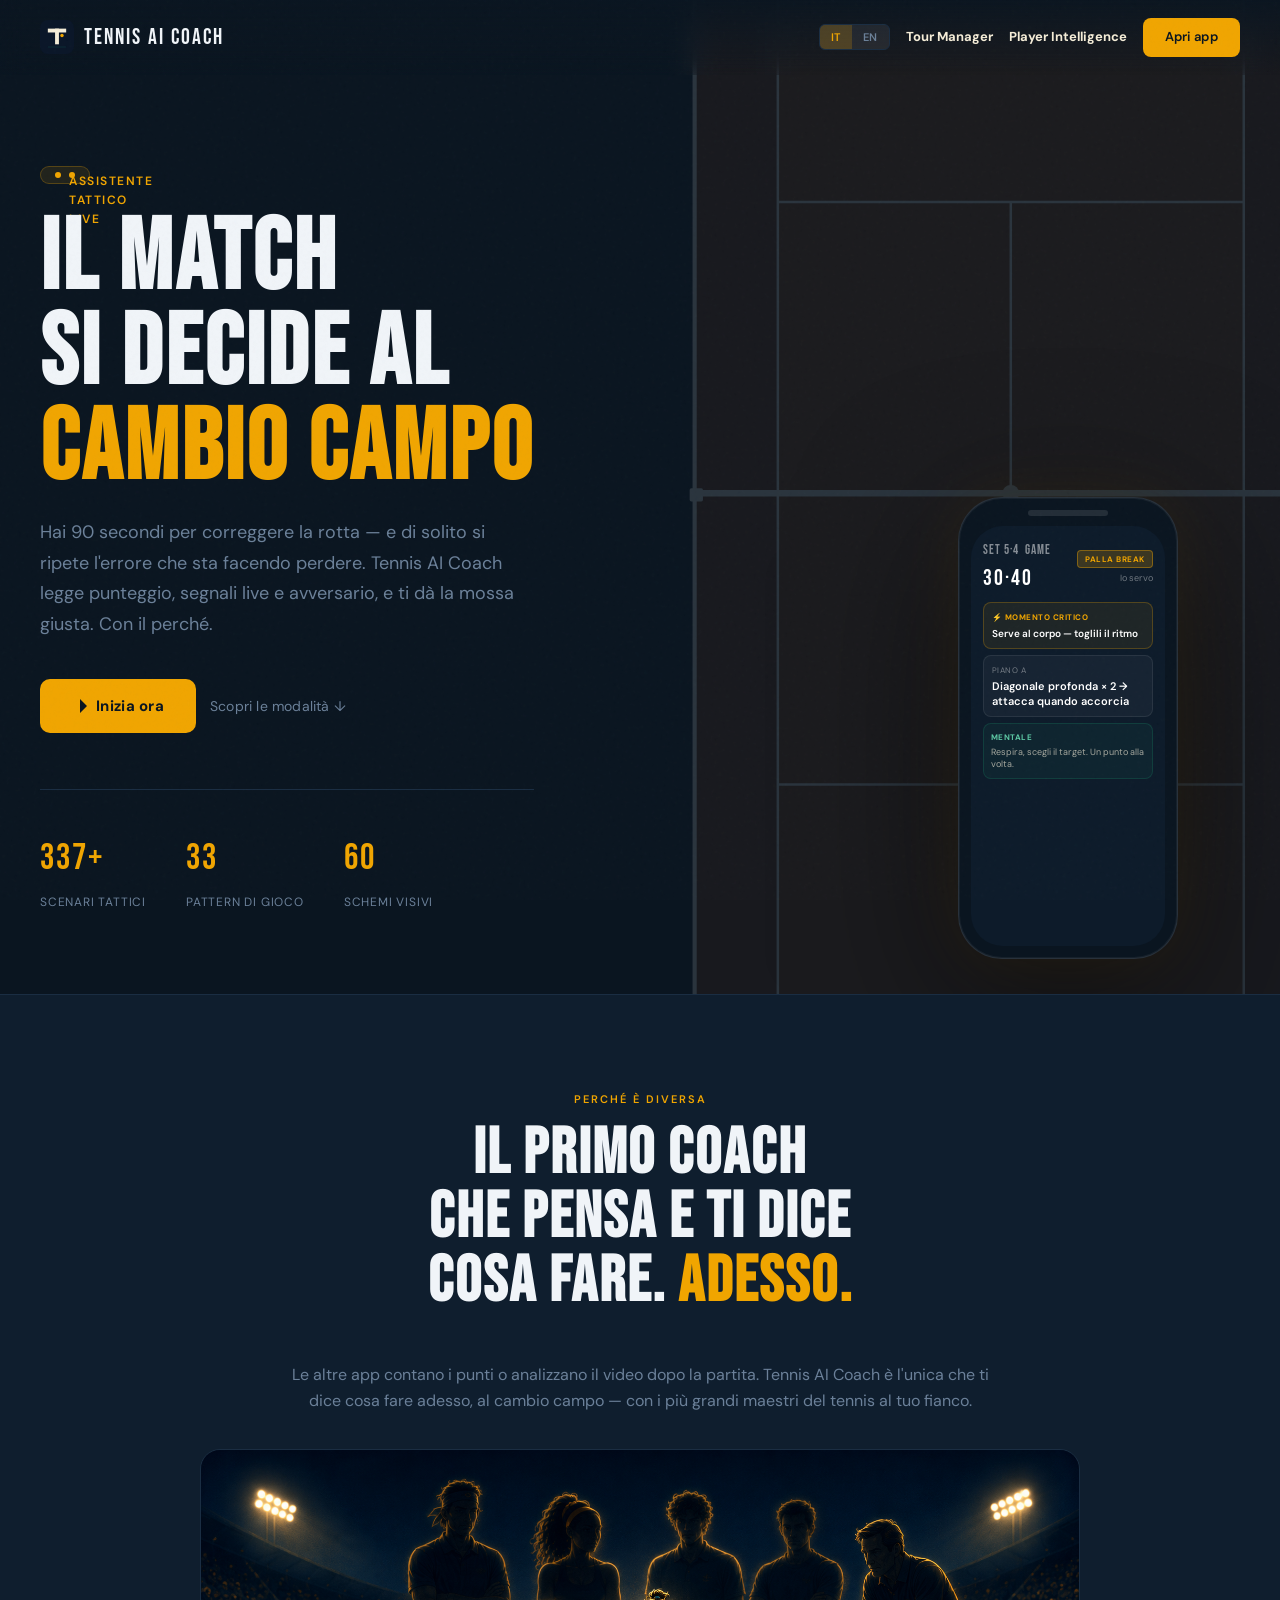
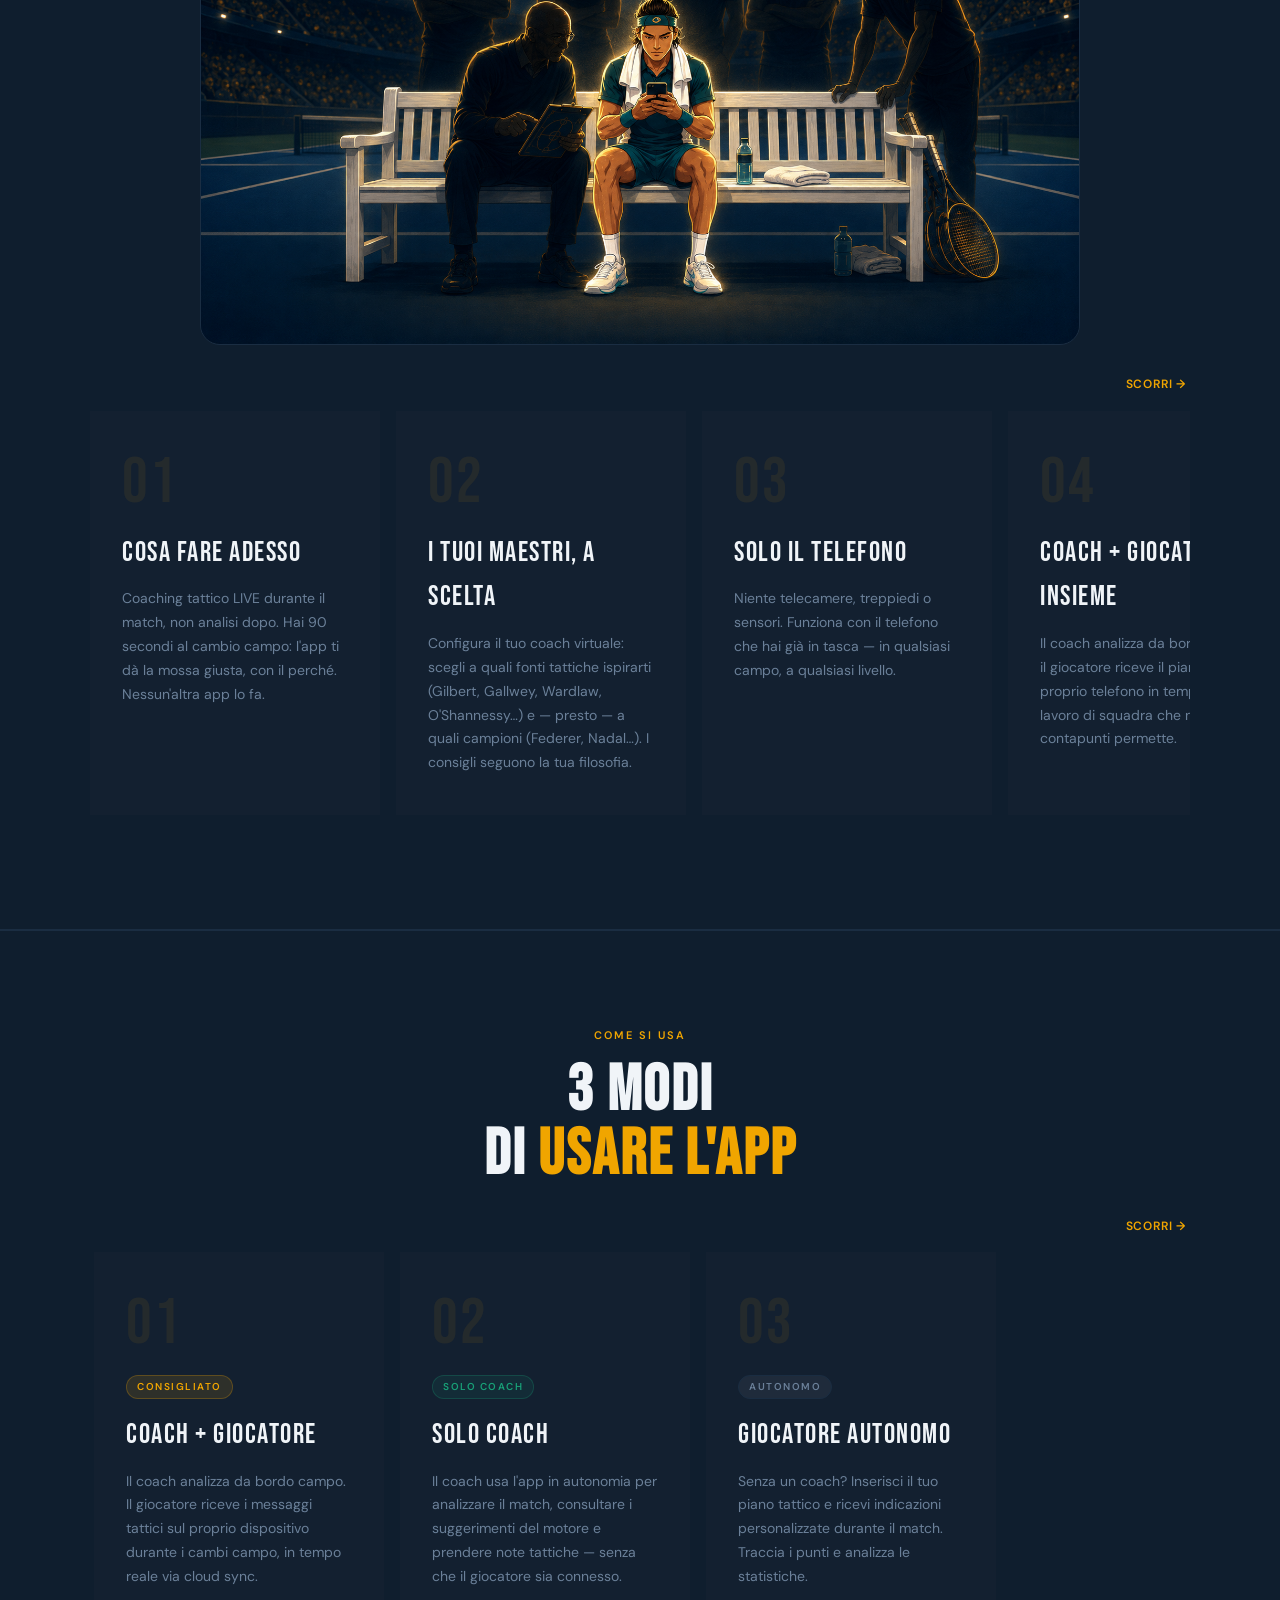
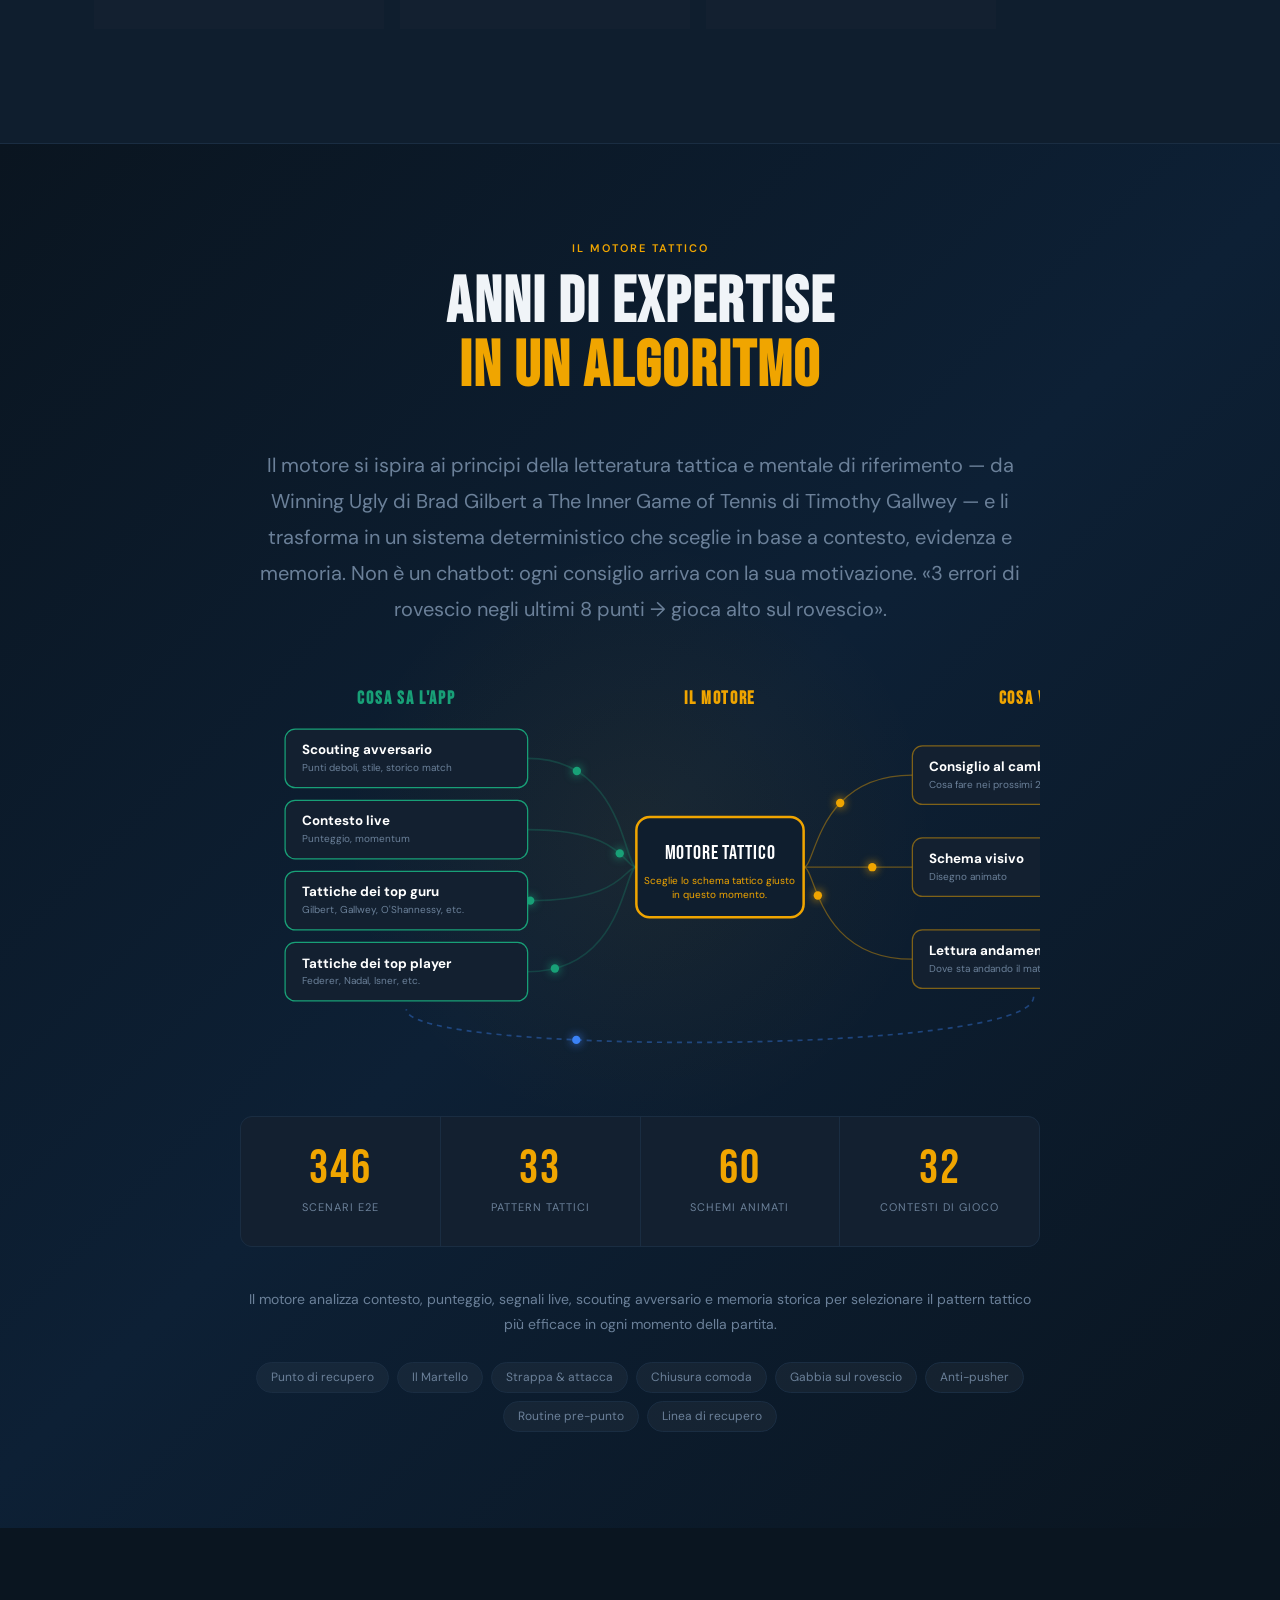
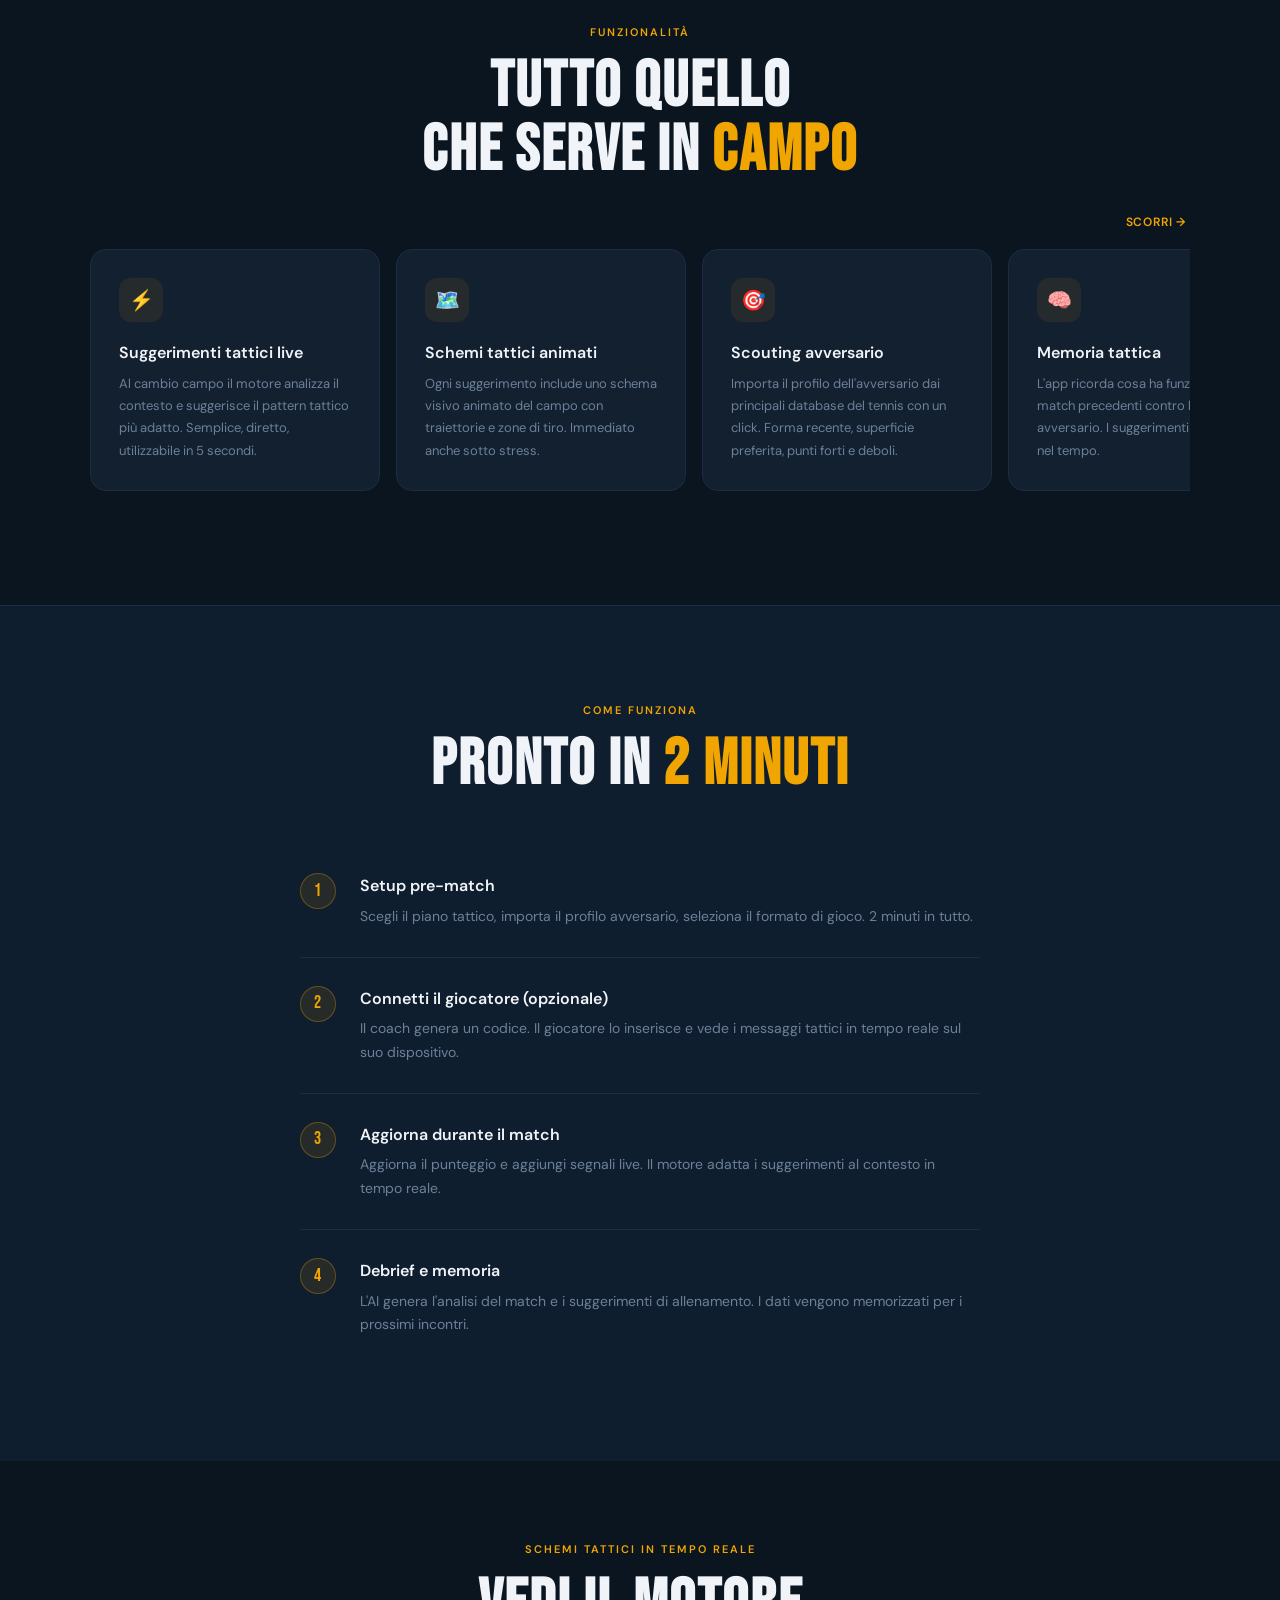
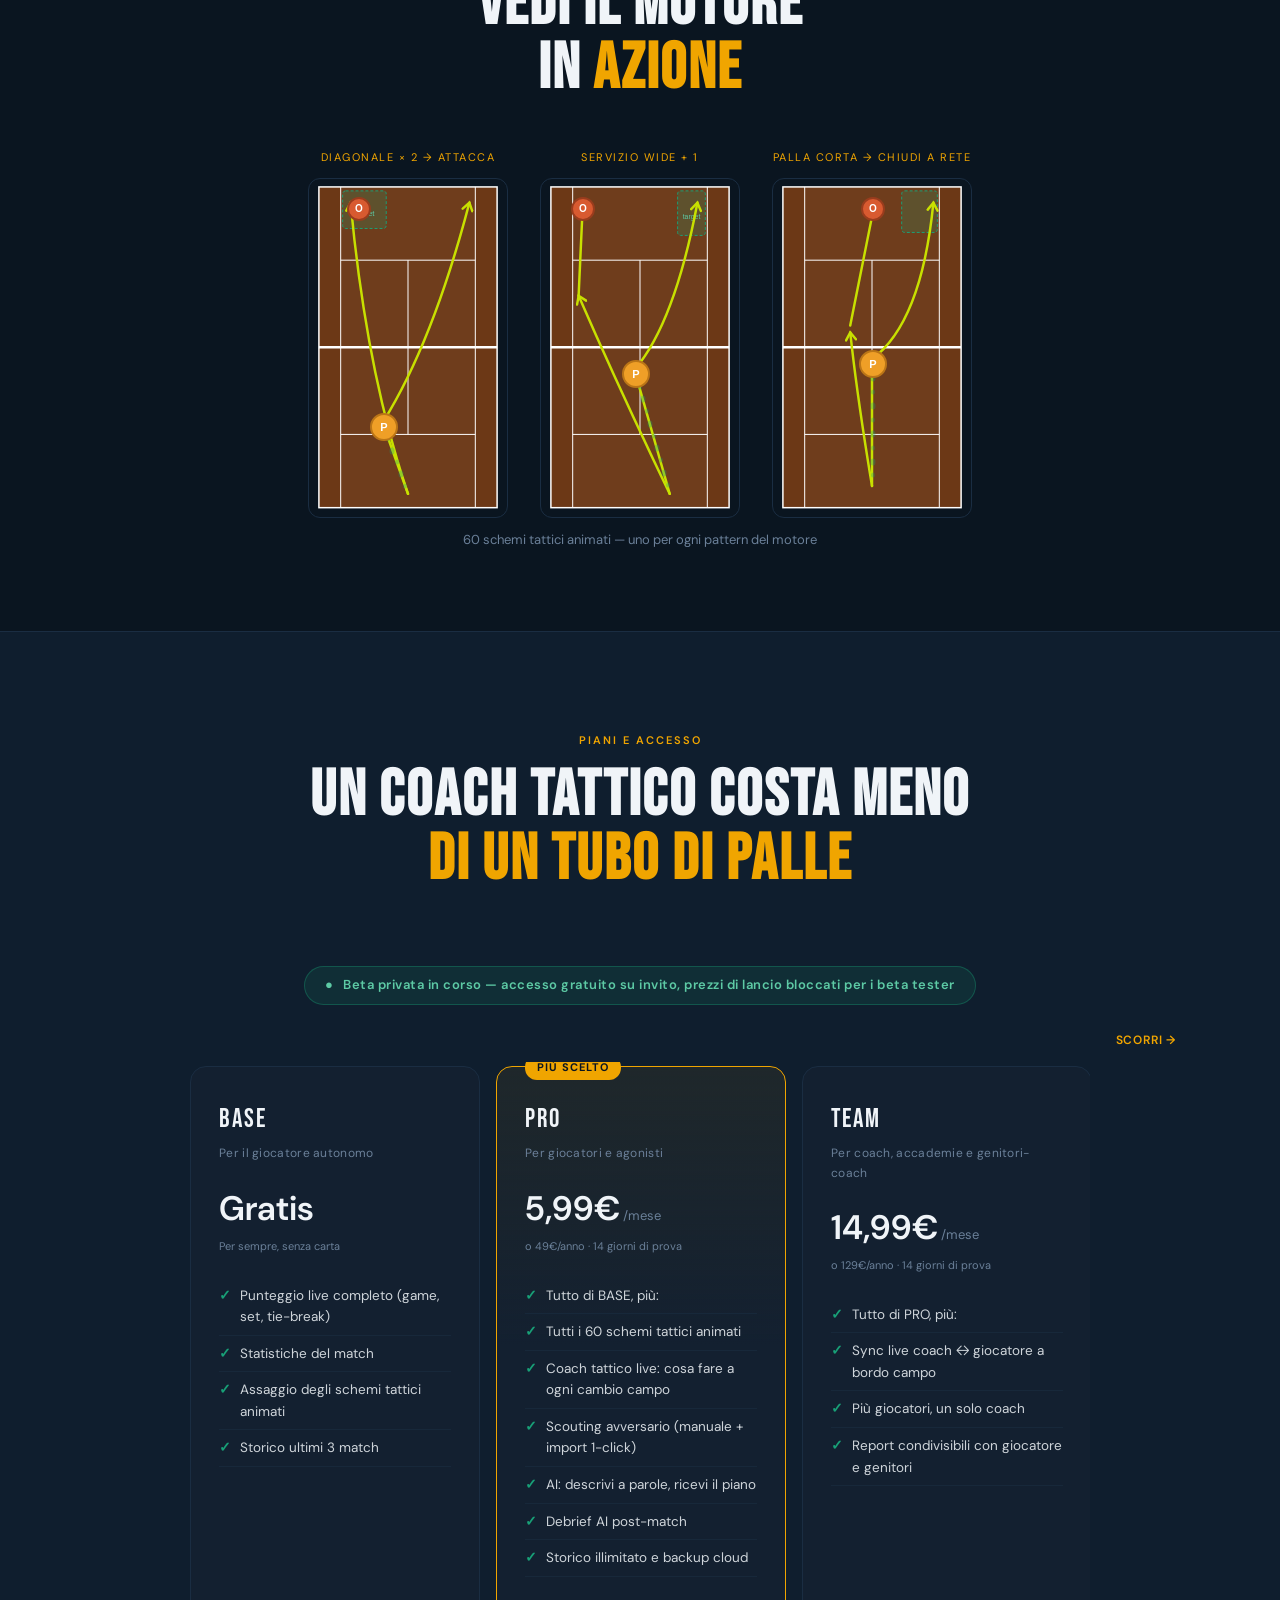
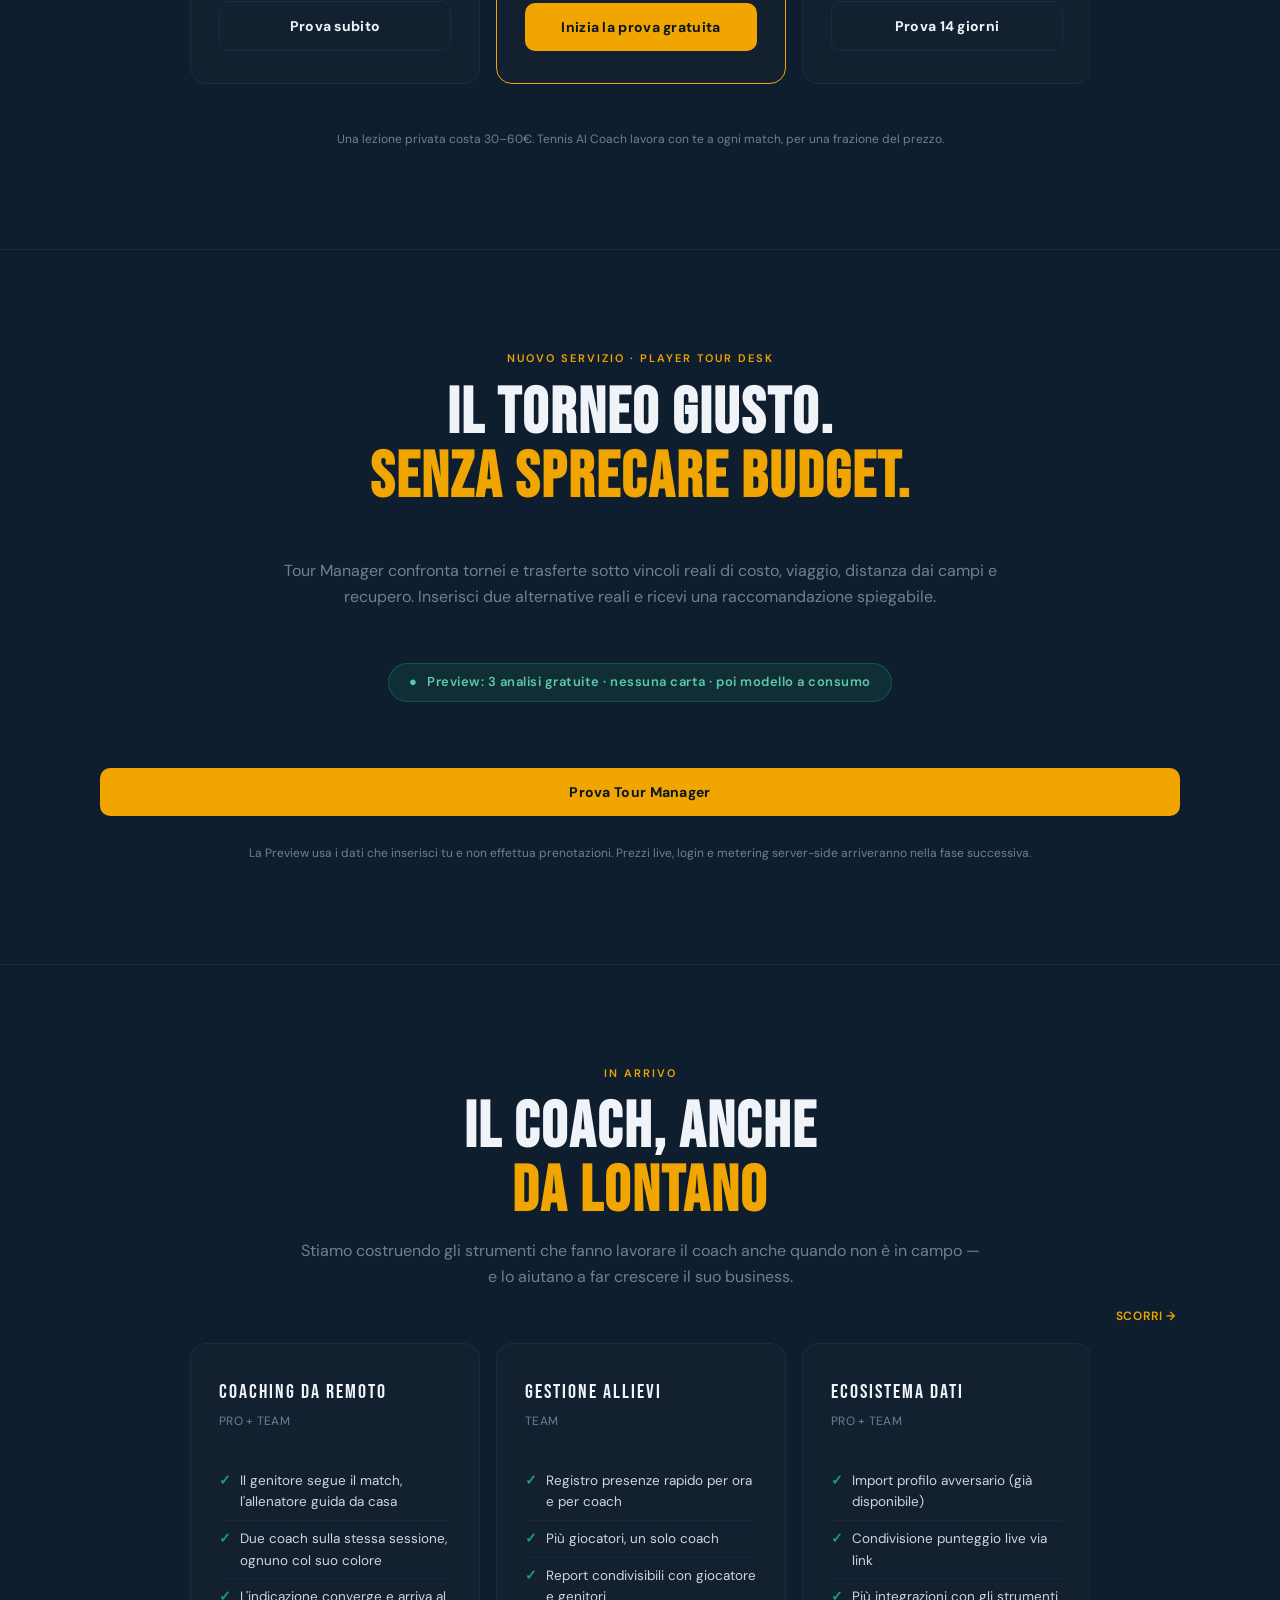
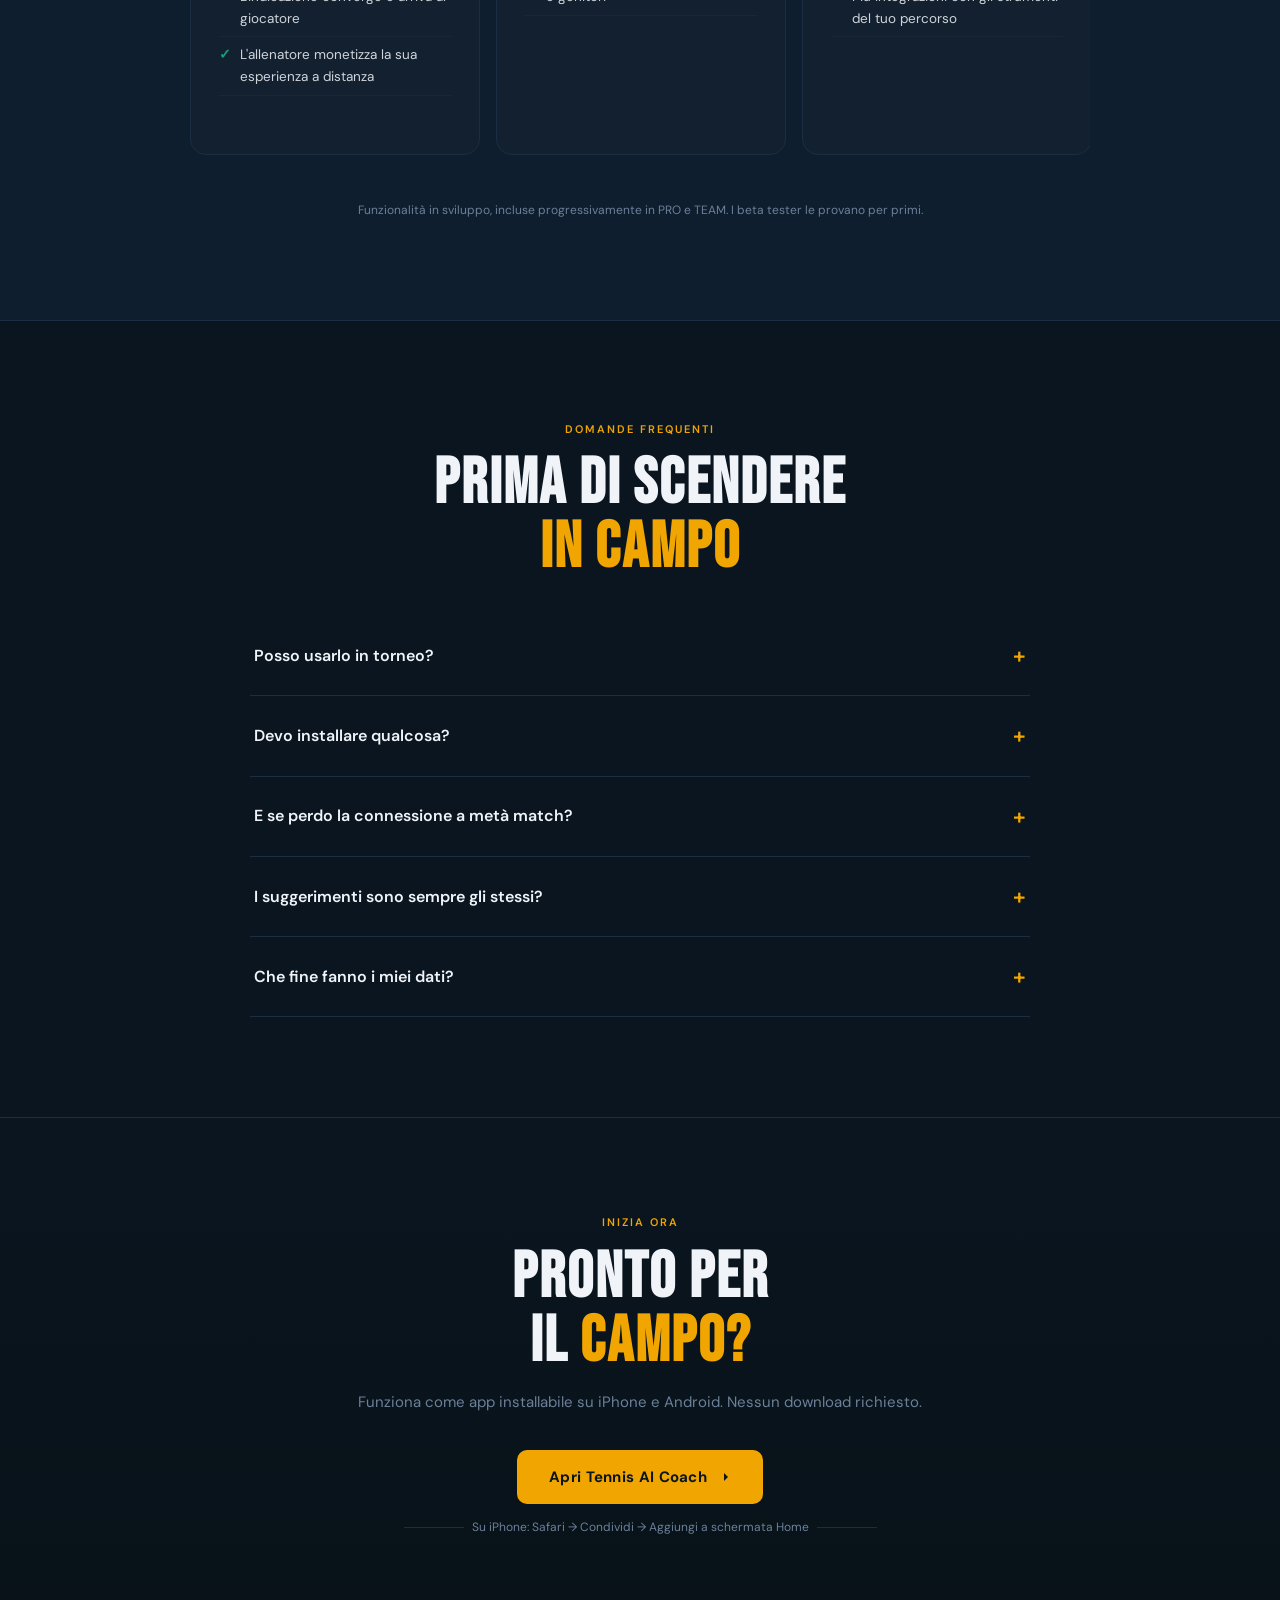
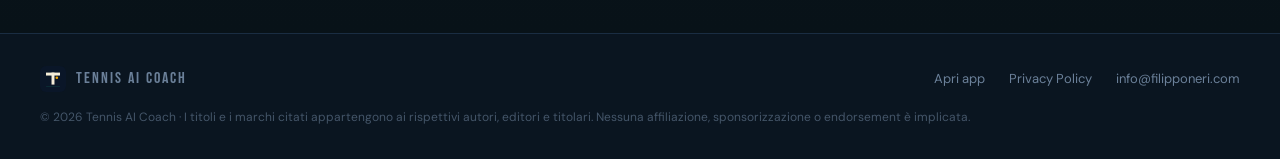
==== commit c0d39dc3: "feat: add customer player and club intelligence" ====
--- a/index.html
+++ b/index.html
@@ -437,6 +437,8 @@
       <button class="on" onclick="setLang('it')">IT</button>
       <button onclick="setLang('en')">EN</button>
     </div>
+    <a href="./tour-manager.html" style="color:var(--cream);font-size:13px;font-weight:700;text-decoration:none" data-it="Tour Manager" data-en="Tour Manager">Tour Manager</a>
+    <a href="./player-intelligence.html" style="color:var(--cream);font-size:13px;font-weight:700;text-decoration:none" data-it="Player Intelligence" data-en="Player Intelligence">Player Intelligence</a>
     <a href="https://tennis-ai-coach-chi.vercel.app" class="cta-nav" target="_blank" data-it="Apri app" data-en="Open app">Apri app</a>
   </div>
 </nav>
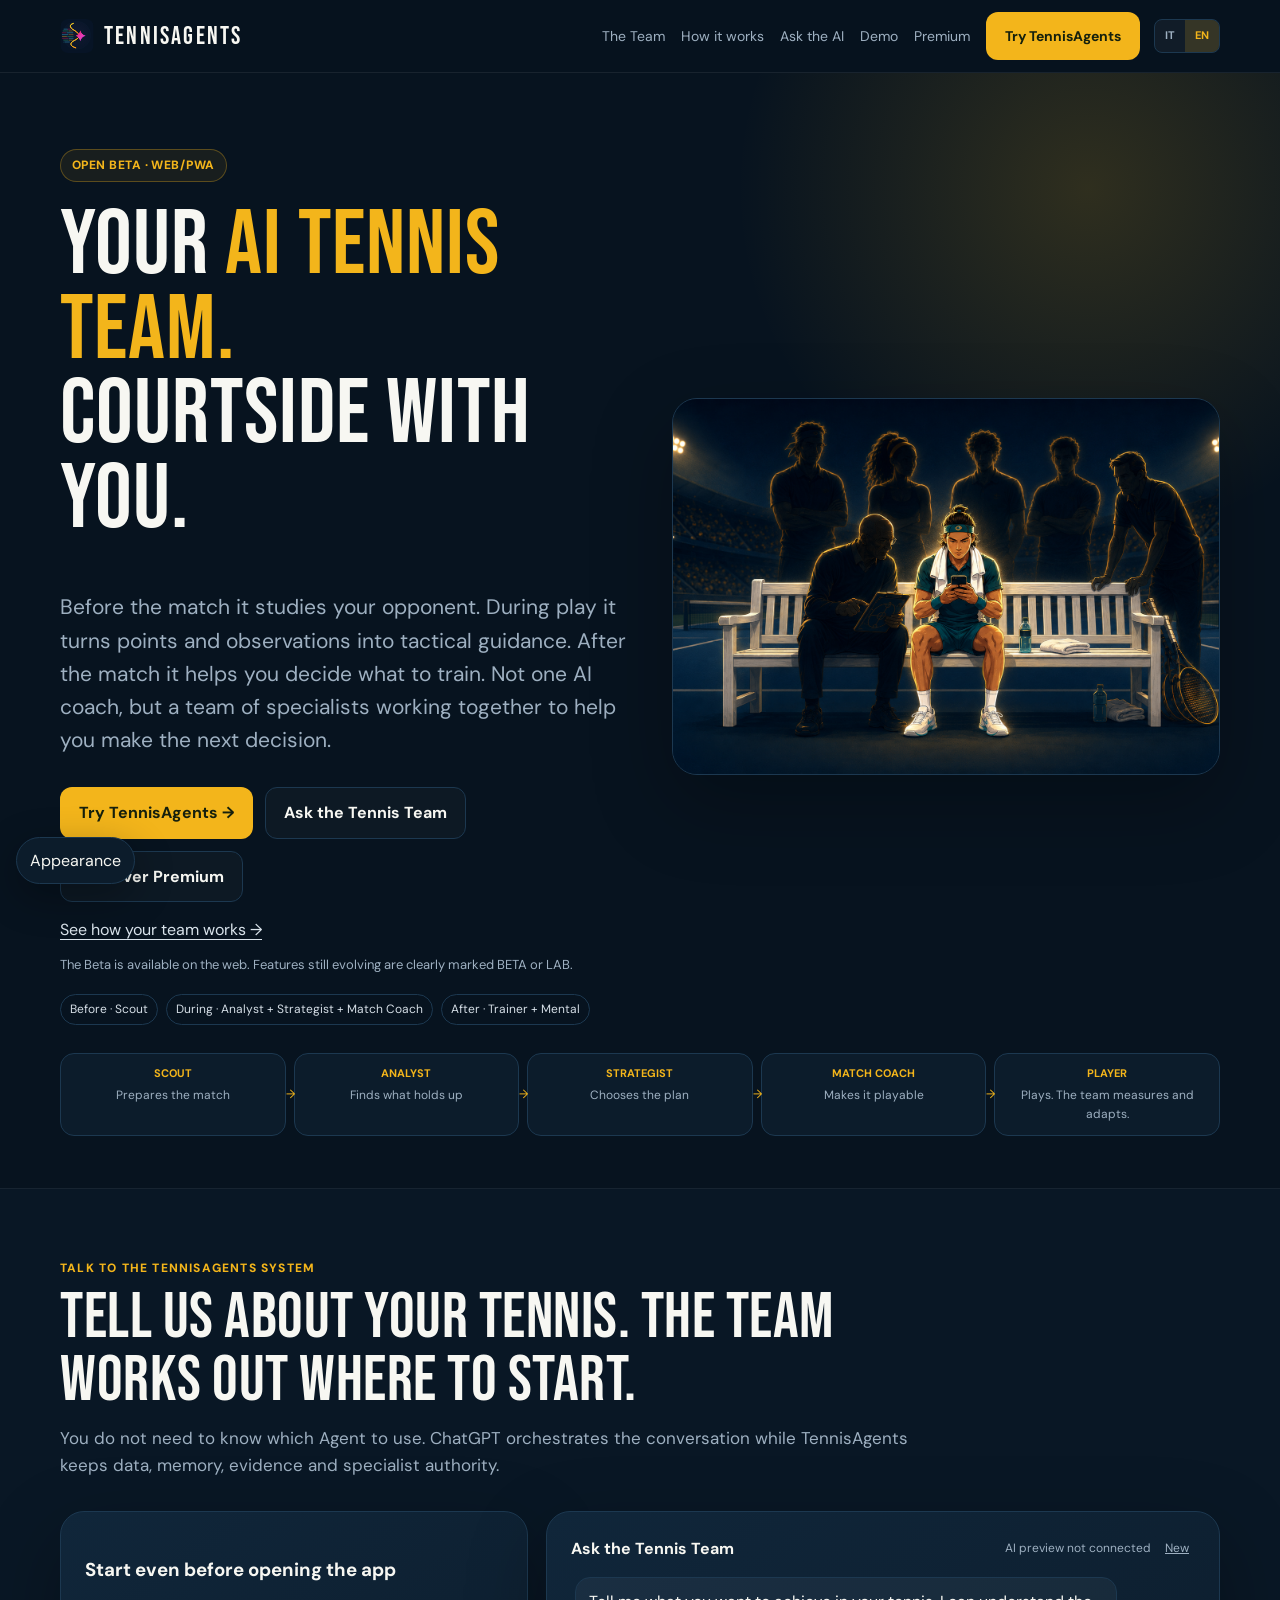
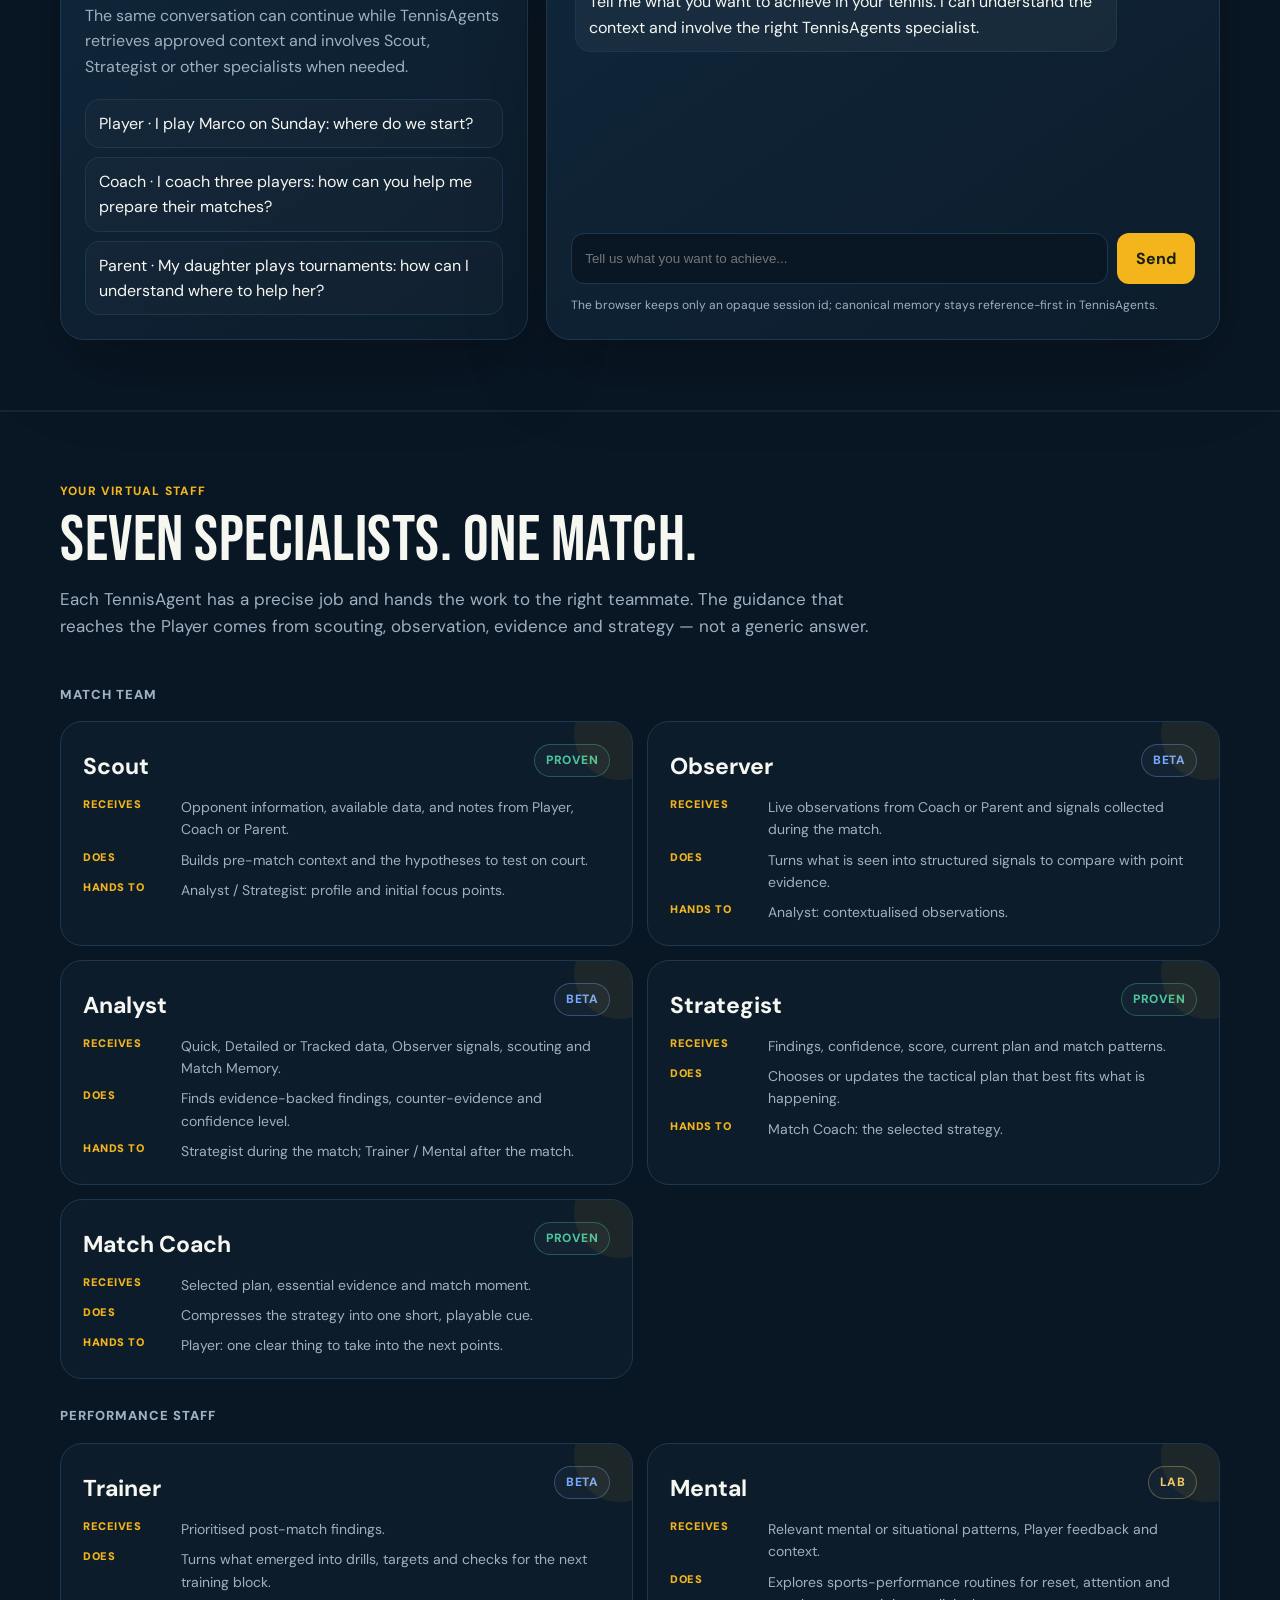
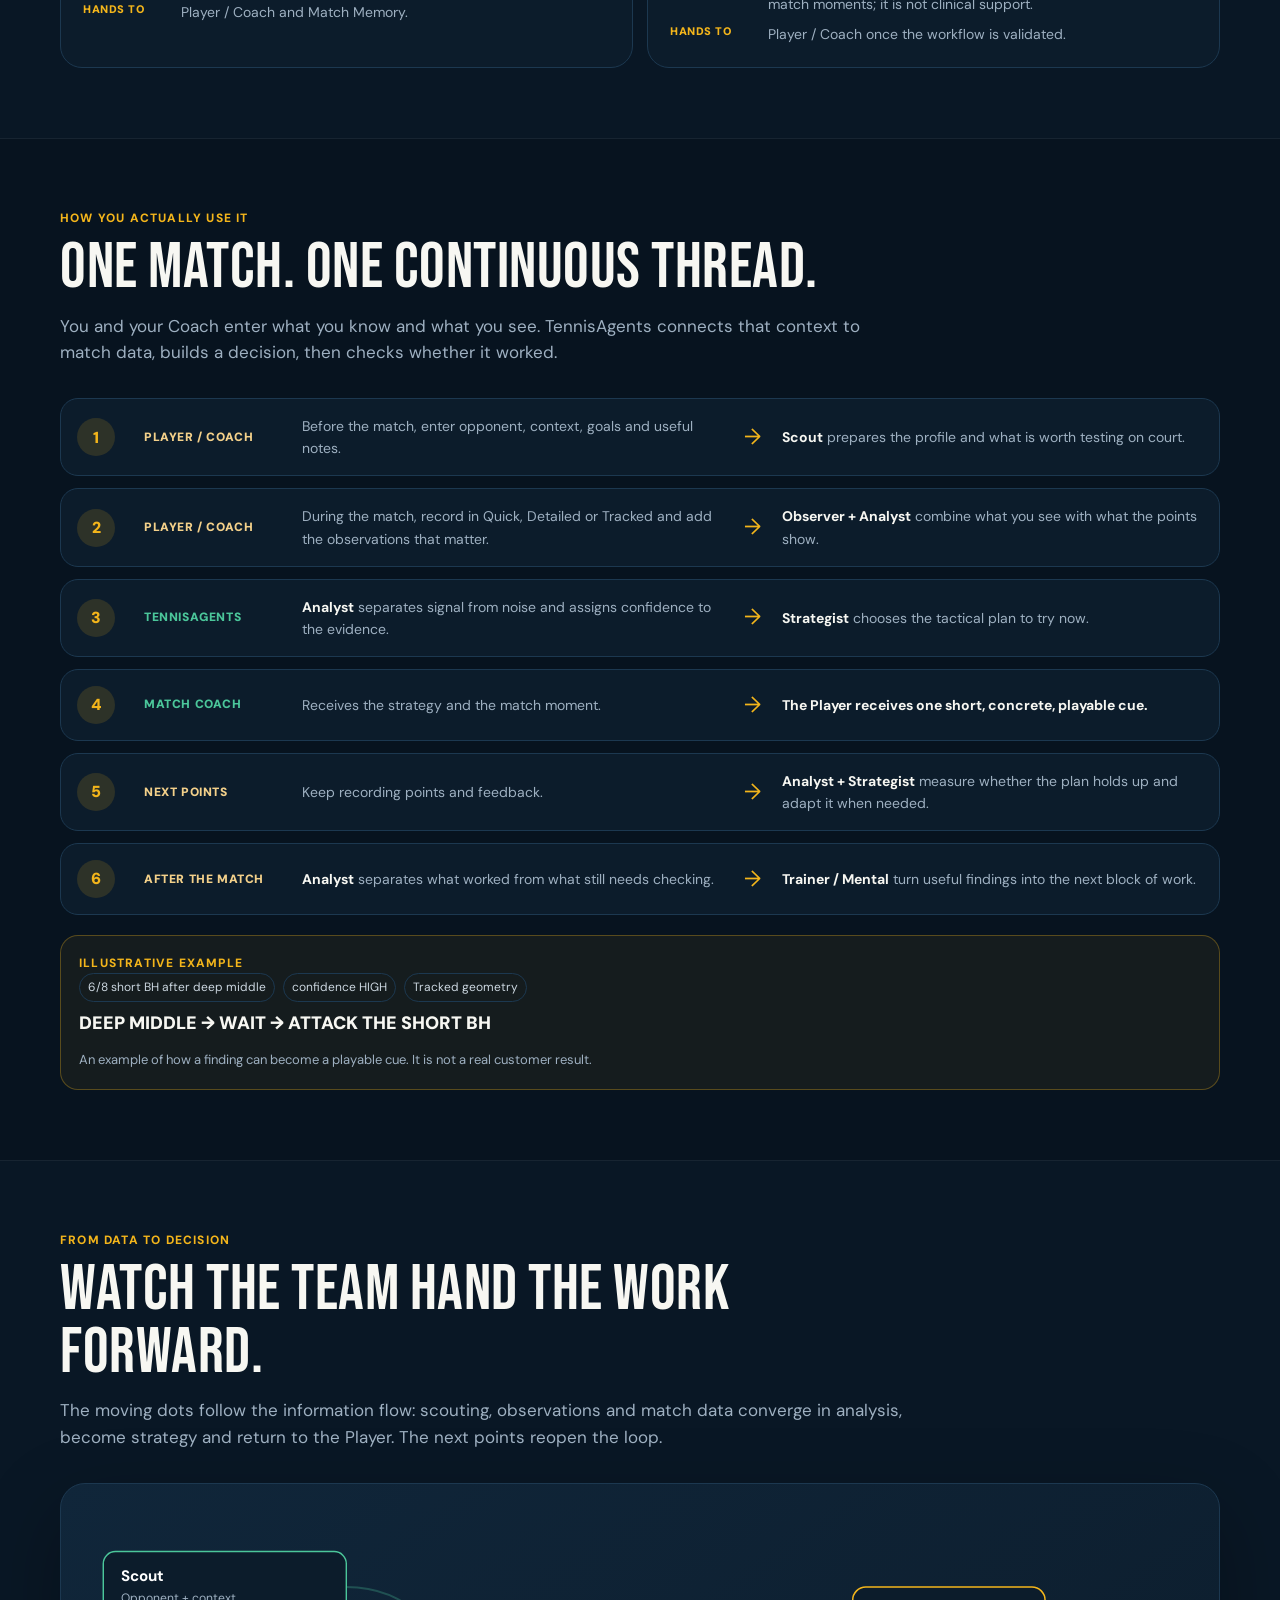
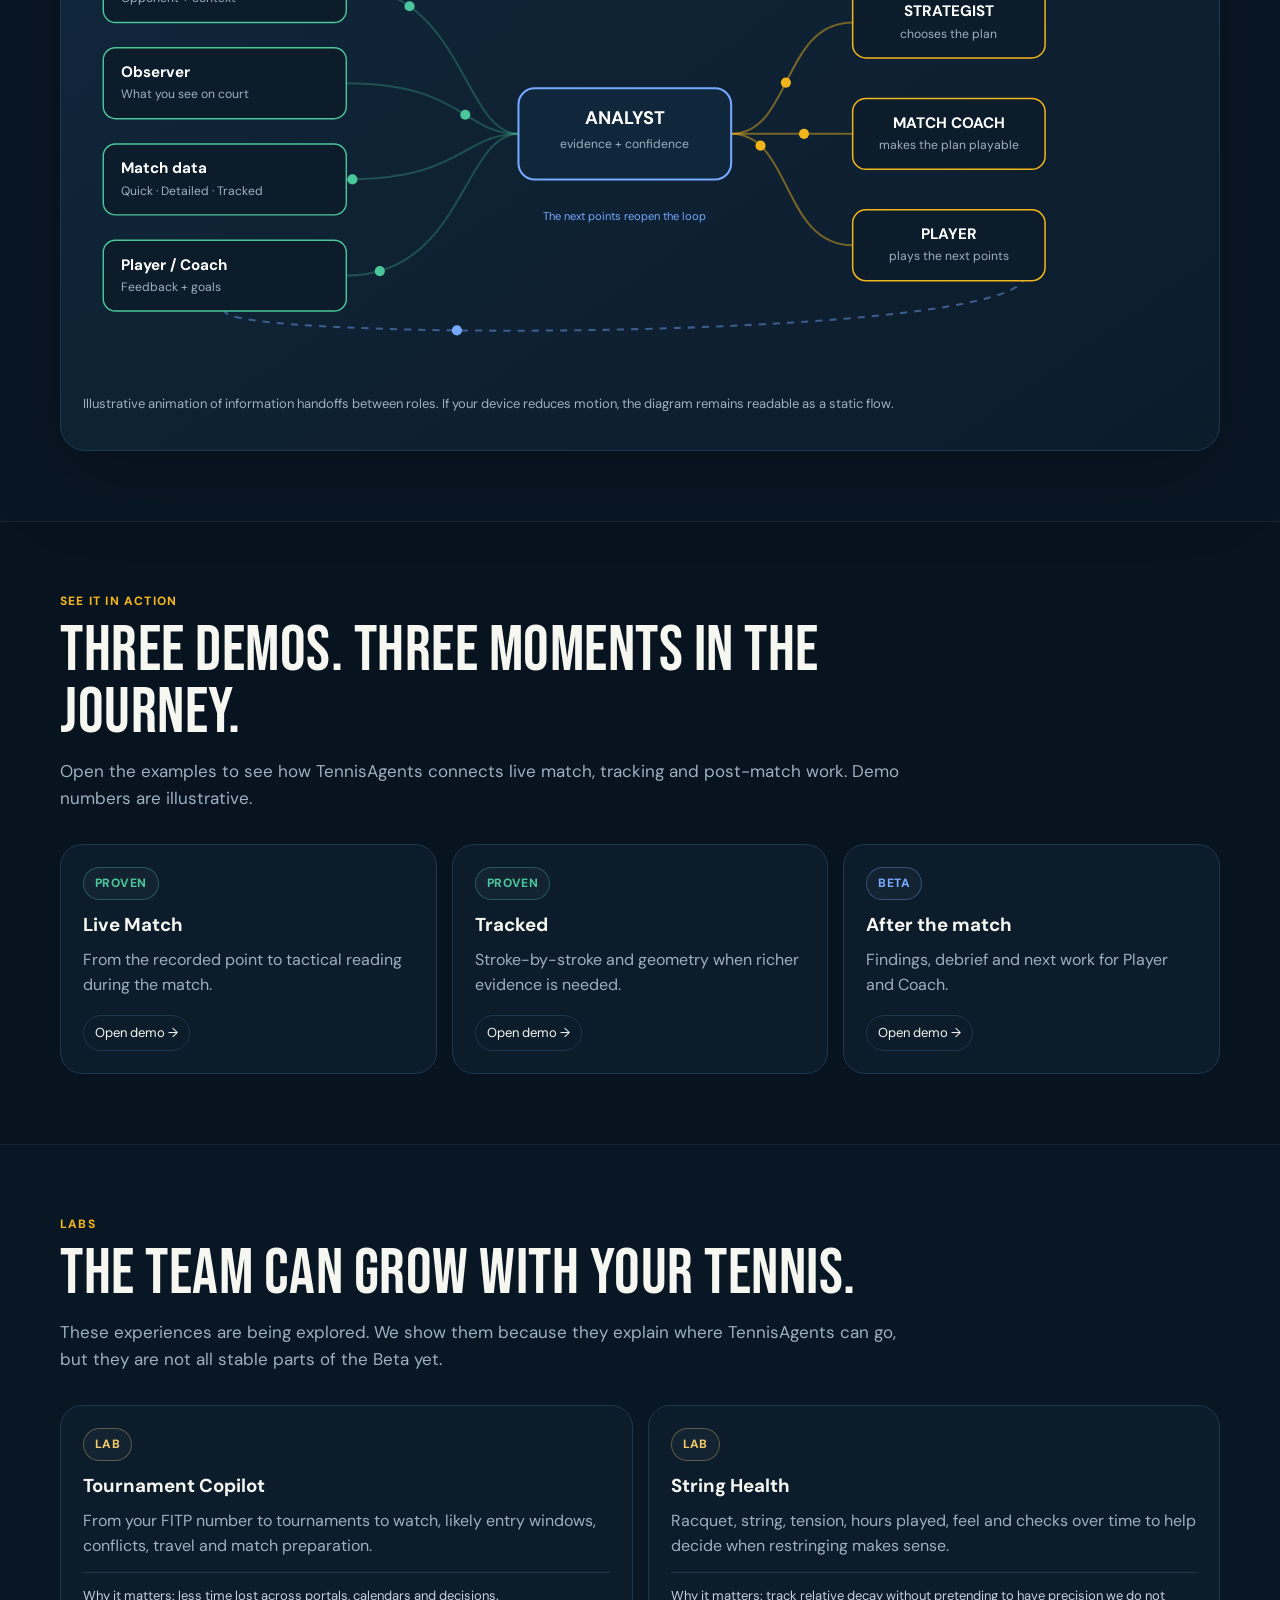
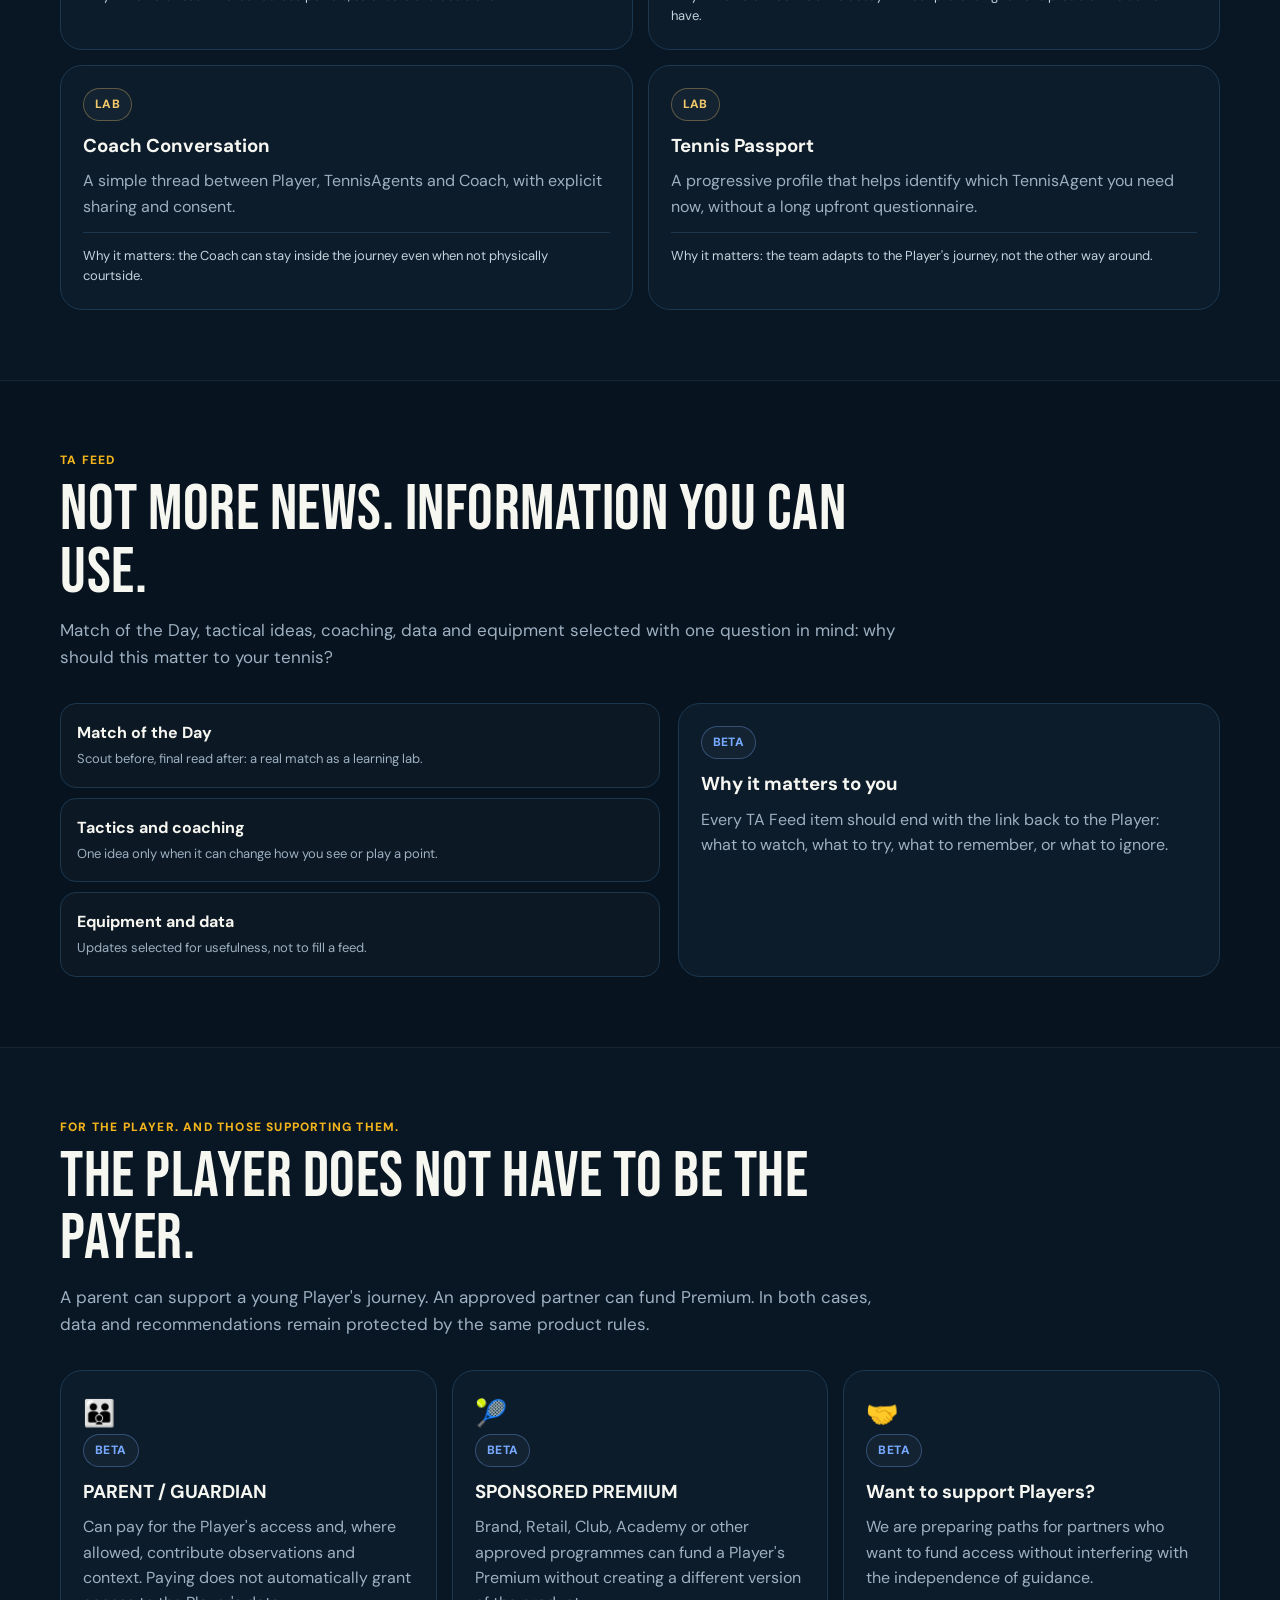
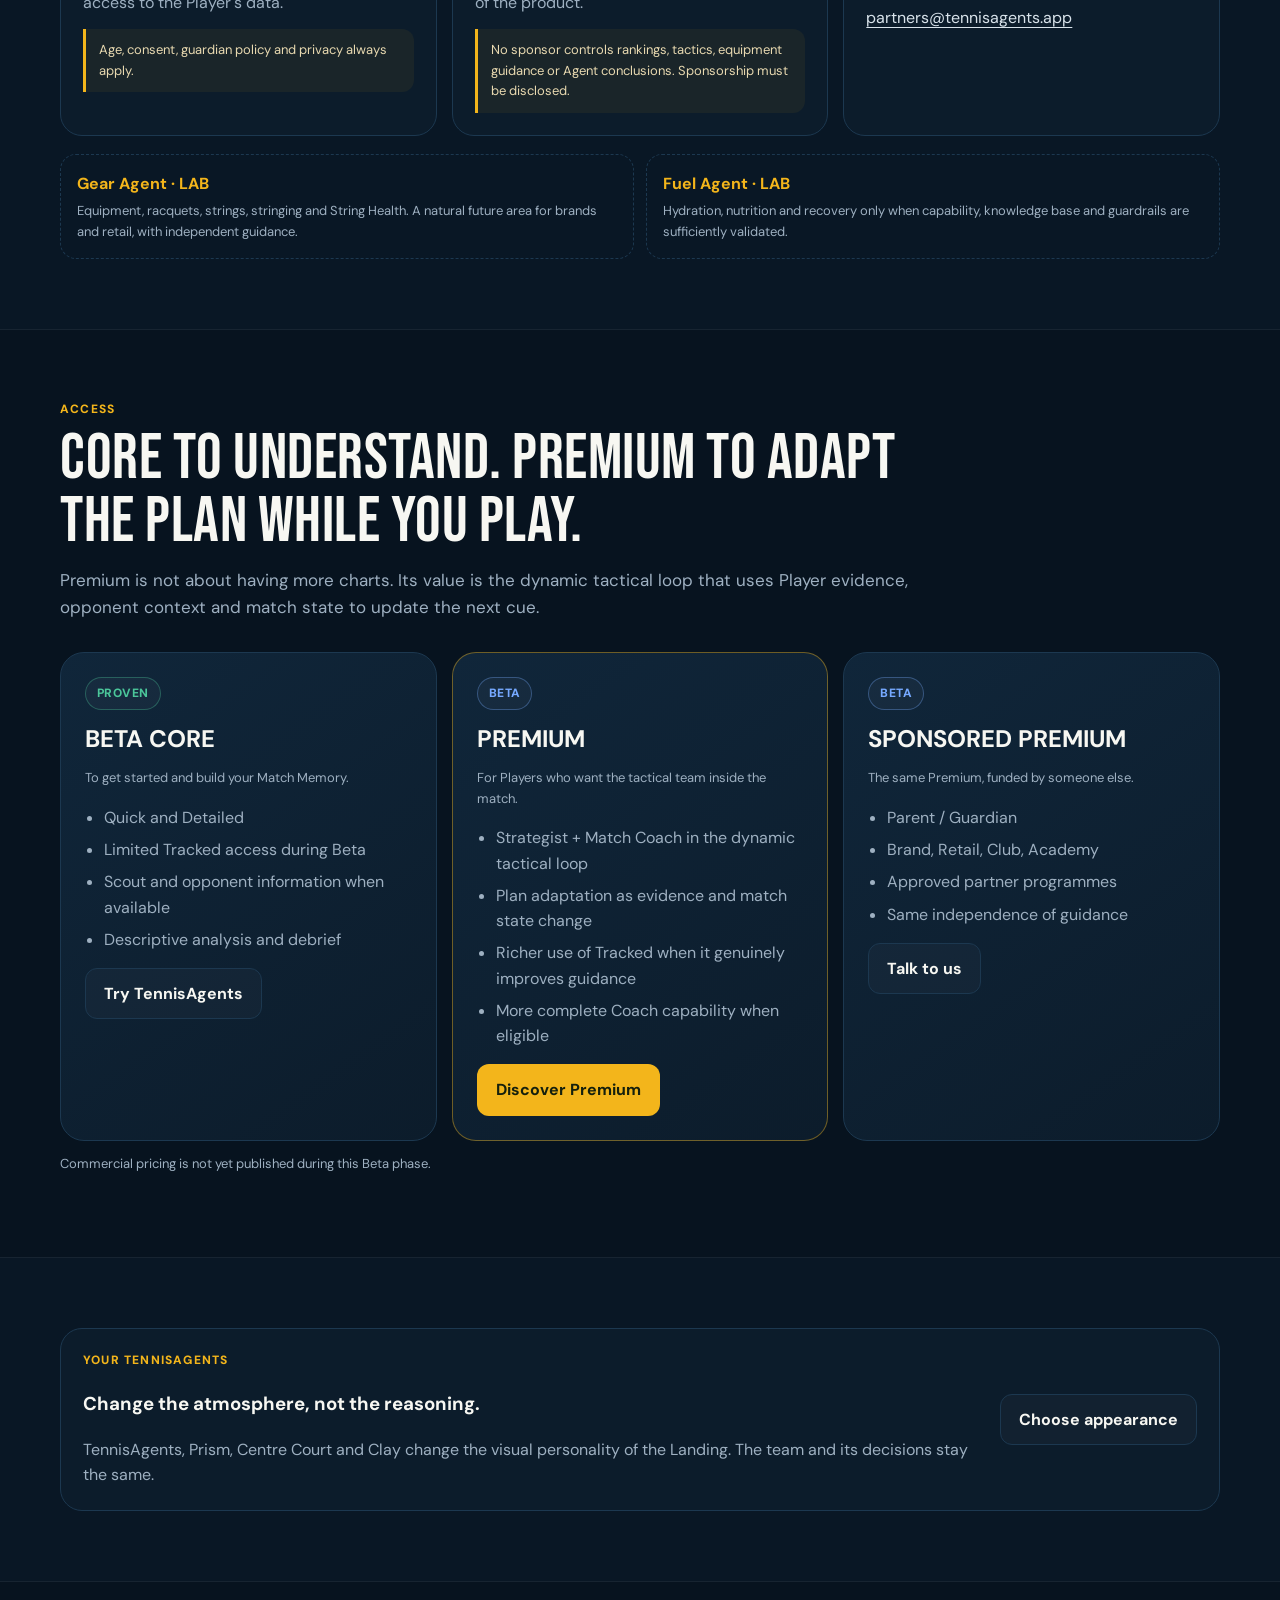
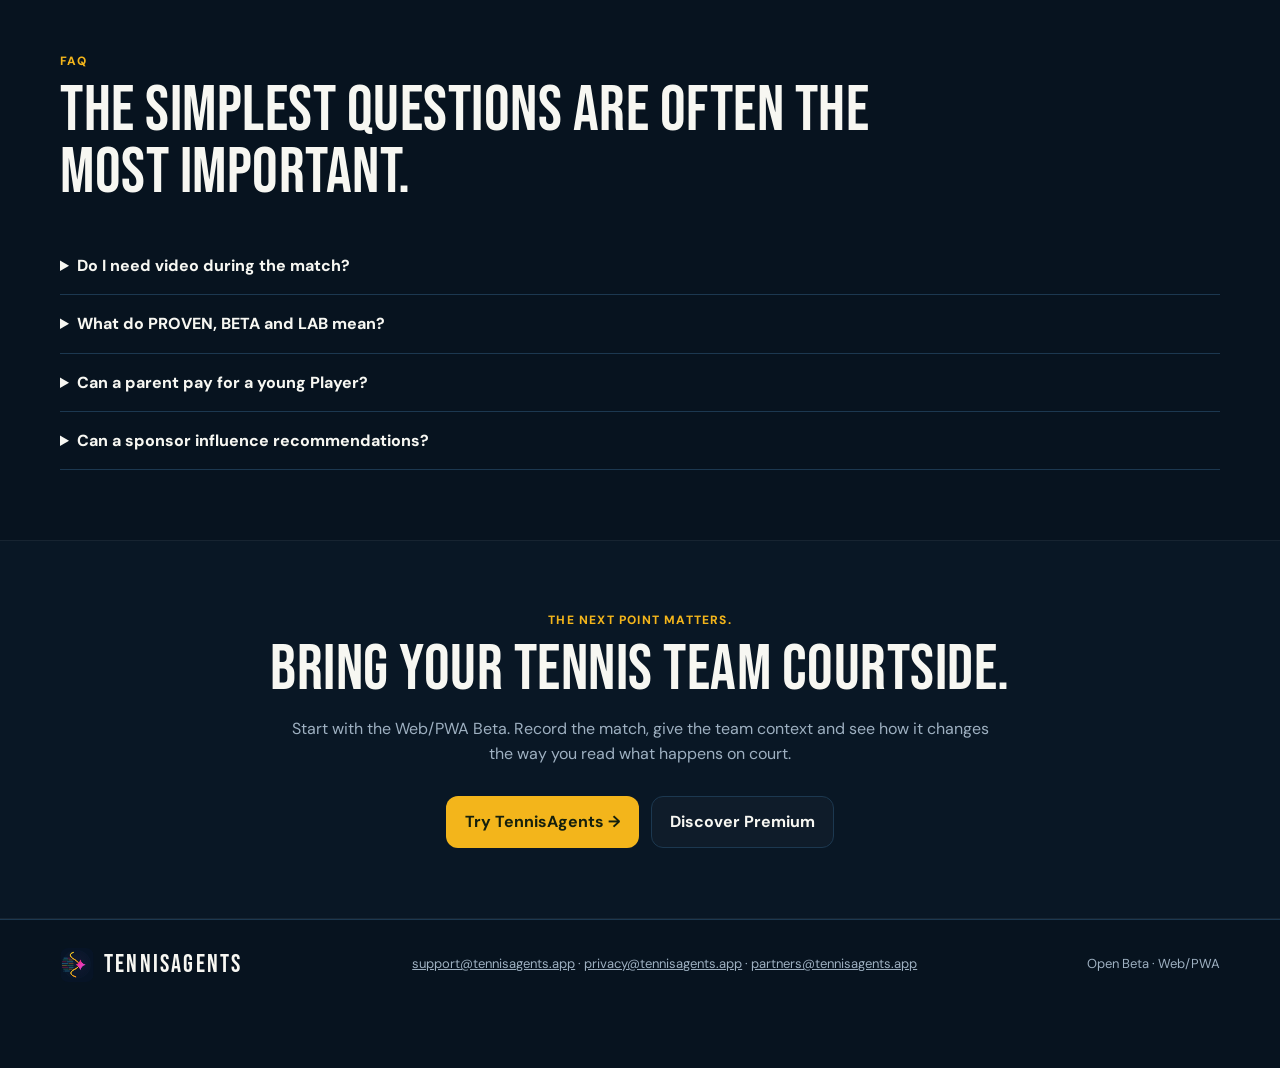
==== commit 72500335: "feat(landing): add persistent AI conversation surface" ====
--- a/index.html
+++ b/index.html
@@ -1,1302 +1,716 @@
-<!DOCTYPE html>
-<html lang="it">
+<!doctype html>
+<html lang="it" data-theme="default">
 <head>
-<meta charset="UTF-8">
-<meta name="viewport" content="width=device-width, initial-scale=1.0">
-<meta name="description" content="Tennis AI Coach — il tuo assistente tattico in campo in tempo reale.">
-<title>Tennis AI Coach — Il match si decide al cambio campo</title>
-<link rel="icon" type="image/png" sizes="32x32" href="/icons/favicon-32.png">
-<link rel="icon" type="image/png" sizes="192x192" href="/icons/icon-192.png">
-<link rel="apple-touch-icon" sizes="180x180" href="/icons/apple-touch-icon.png">
-<link rel="preconnect" href="https://fonts.googleapis.com">
-<link href="https://fonts.googleapis.com/css2?family=Bebas+Neue&family=DM+Sans:ital,wght@0,300;0,400;0,500;0,600;1,300&display=swap" rel="stylesheet">
-<style>
-*{box-sizing:border-box;margin:0;padding:0}
-:root{
-  --ink:#0a1520;
-  --ink2:#0f1e2e;
-  --card:#132030;
-  --gold:#F0A500;
-  --gold2:#c4820a;
-  --cream:#F5EDD8;
-  --muted:#6b8099;
-  --border:#1a2d42;
-  --teal:#18a077;
-  --white:#f0f4f8;
-  --font-display:'Bebas Neue',sans-serif;
-  --font-body:'DM Sans',sans-serif;
-}
-html{scroll-behavior:smooth;font-size:16px}
-body{background:var(--ink);color:var(--white);font-family:var(--font-body);overflow-x:hidden;line-height:1.6}
-
-/* ─── NOISE TEXTURE ─── */
-body::before{
-  content:'';position:fixed;inset:0;
-  background-image:url("data:image/svg+xml,%3Csvg viewBox='0 0 256 256' xmlns='http://www.w3.org/2000/svg'%3E%3Cfilter id='noise'%3E%3CfeTurbulence type='fractalNoise' baseFrequency='0.9' numOctaves='4' stitchTiles='stitch'/%3E%3C/filter%3E%3Crect width='100%25' height='100%25' filter='url(%23noise)' opacity='0.04'/%3E%3C/svg%3E");
-  pointer-events:none;z-index:1000;opacity:.5;
-}
-
-/* ─── NAV ─── */
-nav{
-  display:flex;align-items:center;justify-content:space-between;
-  padding:18px 40px;position:fixed;top:0;left:0;right:0;
-  z-index:100;
-  background:linear-gradient(to bottom,rgba(10,21,32,.95) 0%,transparent 100%);
-  backdrop-filter:blur(12px);
-}
-.logo-mark{display:flex;align-items:center;gap:10px}
-.logo-icon{display:none}
-.logo-text{font-family:var(--font-display);font-size:22px;letter-spacing:2px;color:var(--white)}
-.nav-right{display:flex;align-items:center;gap:16px}
-.lang-sw{display:flex;background:rgba(255,255,255,.07);border:1px solid var(--border);border-radius:6px;overflow:hidden}
-.lang-sw button{padding:5px 11px;font-size:11px;font-weight:600;letter-spacing:.5px;border:none;background:transparent;color:var(--muted);cursor:pointer;font-family:var(--font-body)}
-.lang-sw button.on{background:rgba(240,165,0,.2);color:var(--gold)}
-.cta-nav{background:var(--gold);color:var(--ink);padding:9px 22px;border-radius:8px;font-weight:600;font-size:13px;text-decoration:none;letter-spacing:.3px;transition:background .2s}
-.cta-nav:hover{background:var(--gold2)}
-
-/* fix distanza eyebrow/nav su viewport intermedi */
-@media(max-width:900px){
-  .hero{padding-top:140px}
-}
-/* ─── HERO ─── */
-.hero{
-  min-height:100vh;display:flex;align-items:center;
-  padding:160px 40px 80px;
-  position:relative;overflow:hidden;
-}
-.hero-court{
-  position:absolute;right:-5%;top:50%;transform:translateY(-50%);
-  width:52%;max-width:700px;opacity:.13;
-}
-.hero-court svg{width:100%;height:auto}
-.hero-content{position:relative;z-index:2;max-width:620px}
-.hero-eyebrow{
-  display:inline-flex;align-items:center;gap:8px;
-  background:rgba(240,165,0,.1);border:1px solid rgba(240,165,0,.25);
-  border-radius:20px;padding:5px 14px;margin-bottom:28px;
-  font-size:12px;font-weight:600;letter-spacing:1.5px;
-  color:var(--gold);text-transform:uppercase;
-}
-.hero-eyebrow span{width:6px;height:6px;border-radius:50%;background:var(--gold);display:inline-block;}
-
-h1{
-  font-family:var(--font-display);
-  font-size:clamp(52px,9vw,100px);
-  line-height:.95;letter-spacing:3px;
-  color:var(--white);margin-bottom:8px;
-}
-h1 em{color:var(--gold);font-style:normal}
-.hero-sub{
-  font-size:clamp(15px,2vw,18px);color:var(--muted);
-  max-width:480px;margin:20px 0 40px;line-height:1.7;
-}
-.hero-ctas{display:flex;gap:14px;flex-wrap:wrap;align-items:center}
-.btn-primary{
-  background:var(--gold);color:var(--ink);
-  padding:15px 32px;border-radius:10px;
-  font-weight:700;font-size:15px;text-decoration:none;
-  display:inline-flex;align-items:center;gap:8px;
-  transition:all .2s;letter-spacing:.3px;
-}
-.btn-primary:hover{background:var(--gold2);transform:translateY(-1px)}
-.btn-primary svg{width:16px;height:16px}
-.btn-ghost{
-  color:var(--muted);font-size:14px;text-decoration:none;
-  display:inline-flex;align-items:center;gap:6px;
-  transition:color .2s;letter-spacing:.2px;
-}
-.btn-ghost:hover{color:var(--white)}
-.hero-stats{
-  display:flex;gap:40px;margin-top:56px;
-  padding-top:40px;border-top:1px solid var(--border);
-}
-.hero-stat-num{
-  font-family:var(--font-display);font-size:36px;
-  letter-spacing:2px;color:var(--gold);display:block;
-}
-.hero-stat-label{font-size:12px;color:var(--muted);letter-spacing:.8px;text-transform:uppercase}
-
-/* ─── PHONE MOCKUP ─── */
-.hero-phone{
-  position:absolute;right:8%;top:50%;transform:translateY(-50%) rotate(3deg);
-  width:min(22%,220px);z-index:3;
-  filter:drop-shadow(0 40px 80px rgba(0,0,0,.6));
-}
-.phone-shell{
-  background:#0a1520;border:1px solid rgba(255,255,255,.12);
-  border-radius:44px;padding:12px;
-  box-shadow:inset 0 0 0 1px rgba(255,255,255,.05),
-             0 0 60px rgba(240,165,0,.08);
-}
-.phone-notch{width:80px;height:6px;background:rgba(255,255,255,.1);border-radius:3px;margin:0 auto 10px}
-.phone-screen{background:#0d1b2a;border-radius:32px;overflow:hidden;padding:14px 12px;aspect-ratio:9/19.5}
-.ps-header{display:flex;justify-content:space-between;align-items:center;margin-bottom:10px}
-.ps-score{font-family:var(--font-display);font-size:20px;letter-spacing:2px;color:var(--white)}
-.ps-badge{background:rgba(240,165,0,.15);border:1px solid rgba(240,165,0,.3);border-radius:4px;padding:2px 7px;font-size:9px;font-weight:600;color:var(--gold);letter-spacing:.5px}
-.ps-tag{background:rgba(240,165,0,.12);color:var(--gold);font-size:8px;font-weight:700;letter-spacing:.8px;padding:2px 7px;border-radius:3px;display:inline-block;text-transform:uppercase;margin-bottom:8px}
-.ps-msg{background:rgba(255,255,255,.04);border:1px solid rgba(255,255,255,.07);border-radius:9px;padding:9px;margin-bottom:7px}
-.ps-msg-main{font-size:11px;font-weight:600;color:var(--white);line-height:1.3}
-.ps-msg-sub{font-size:9px;color:var(--muted);margin-top:3px}
-.ps-warn{background:rgba(240,165,0,.06);border:1px solid rgba(240,165,0,.2);border-radius:9px;padding:8px;margin-bottom:7px}
-.ps-warn-label{font-size:8px;font-weight:700;color:var(--gold);letter-spacing:.5px;margin-bottom:2px}
-.ps-warn-text{font-size:10px;color:rgba(245,237,216,.7)}
-.ps-btn{background:var(--gold);border-radius:7px;padding:8px;text-align:center;font-size:10px;font-weight:700;color:var(--ink)}
-
-/* ─── SECTIONS ─── */
-section{padding:96px 40px}
-.section-eyebrow{font-size:11px;font-weight:600;letter-spacing:2px;color:var(--gold);text-transform:uppercase;margin-bottom:14px;text-align:center}
-h2{font-family:var(--font-display);font-size:clamp(36px,6vw,64px);letter-spacing:2px;text-align:center;color:var(--white);margin-bottom:48px;line-height:1}
-h2 span{color:var(--gold)}
-
-/* ─── MODES ─── */
-.modes{background:var(--ink2);border-top:1px solid var(--border);border-bottom:1px solid var(--border)}
-.modes-grid{display:flex;flex-wrap:nowrap;overflow-x:auto;scroll-snap-type:x mandatory}
-.mode-card{
-  background:var(--card);padding:40px 32px;
-  position:relative;overflow:hidden;transition:background .3s;
-}
-.mode-card:hover{background:#19304a}
-.mode-card::before{
-  content:'';position:absolute;top:0;left:0;right:0;height:2px;
-  background:linear-gradient(to right,transparent,var(--gold),transparent);
-  opacity:0;transition:opacity .3s;
-}
-.mode-card:hover::before{opacity:1}
-.mode-num{
-  font-family:var(--font-display);font-size:64px;letter-spacing:2px;
-  color:rgba(240,165,0,.08);line-height:1;margin-bottom:16px;
-}
-.mode-tag{
-  display:inline-block;font-size:10px;font-weight:600;letter-spacing:1.5px;
-  text-transform:uppercase;padding:3px 10px;border-radius:20px;
-  margin-bottom:14px;
-}
-.mode-tag.best{background:rgba(240,165,0,.12);color:var(--gold);border:1px solid rgba(240,165,0,.25)}
-.mode-tag.pro{background:rgba(24,160,119,.1);color:var(--teal);border:1px solid rgba(24,160,119,.25)}
-.mode-tag.free{background:rgba(255,255,255,.05);color:var(--muted);border:1px solid var(--border)}
-.mode-title{font-family:var(--font-display);font-size:28px;letter-spacing:1.5px;color:var(--white);margin-bottom:12px}
-.mode-desc{font-size:14px;color:var(--muted);line-height:1.7}
-
-/* ─── ENGINE ─── */
-.engine-section{
-  background:linear-gradient(135deg,var(--ink) 0%,#0d2035 50%,var(--ink) 100%);
-  position:relative;overflow:hidden;
-}
-.engine-section::before{
-  content:'';position:absolute;
-  width:600px;height:600px;border-radius:50%;
-  background:radial-gradient(circle,rgba(240,165,0,.06) 0%,transparent 70%);
-  top:50%;left:50%;transform:translate(-50%,-50%);
-}
-.engine-inner{max-width:800px;margin:0 auto;text-align:center;position:relative}
-.engine-lead{font-size:clamp(16px,2vw,20px);color:var(--muted);line-height:1.8;margin-bottom:32px}
-.flow-wrap{max-width:760px;margin:0 auto 36px}
-.flow-wrap svg{width:100%;height:auto;display:block}
-.engine-numbers{
-  display:grid;grid-template-columns:repeat(4,1fr);gap:1px;
-  background:var(--border);border:1px solid var(--border);
-  border-radius:12px;overflow:hidden;margin:40px 0;
-}
-.engine-num{background:var(--card);padding:28px 20px;text-align:center}
-.engine-num-val{font-family:var(--font-display);font-size:48px;letter-spacing:2px;color:var(--gold);display:block;line-height:1}
-.engine-num-label{font-size:11px;color:var(--muted);letter-spacing:1px;text-transform:uppercase;margin-top:6px}
-.engine-desc{font-size:14px;color:var(--muted);line-height:1.8}
-.concept-pills{display:flex;flex-wrap:wrap;gap:8px;justify-content:center;margin-top:24px}
-.cpill{
-  background:rgba(255,255,255,.04);border:1px solid var(--border);
-  border-radius:20px;padding:5px 14px;font-size:12px;color:var(--muted);
-}
-
-/* ─── FEATURES ─── */
-.feat-grid{display:flex;flex-wrap:nowrap;overflow-x:auto;scroll-snap-type:x mandatory}
-.feat-card{
-  background:var(--card);border:1px solid var(--border);border-radius:16px;
-  padding:28px;transition:border-color .3s,transform .3s;
-}
-.feat-card:hover{border-color:rgba(240,165,0,.3);transform:translateY(-3px)}
-.feat-icon{
-  width:44px;height:44px;border-radius:12px;background:rgba(240,165,0,.08);
-  display:flex;align-items:center;justify-content:center;
-  font-size:20px;margin-bottom:18px;
-}
-.feat-title{font-size:16px;font-weight:600;color:var(--white);margin-bottom:8px}
-.feat-desc{font-size:13px;color:var(--muted);line-height:1.7}
-
-/* ─── HOW ─── */
-.how-inner{max-width:680px;margin:0 auto}
-.how-steps{display:flex;flex-direction:column;gap:0}
-.how-step{display:flex;gap:24px;padding:28px 0;border-bottom:1px solid var(--border);position:relative}
-.how-step:last-child{border-bottom:none}
-.step-num-wrap{flex-shrink:0;display:flex;flex-direction:column;align-items:center;gap:0}
-.step-circle{
-  width:36px;height:36px;border-radius:50%;
-  background:rgba(240,165,0,.1);border:1px solid rgba(240,165,0,.3);
-  color:var(--gold);font-family:var(--font-display);font-size:18px;letter-spacing:1px;
-  display:flex;align-items:center;justify-content:center;flex-shrink:0;
-}
-.step-content h4{font-size:16px;font-weight:600;color:var(--white);margin-bottom:6px}
-.step-content p{font-size:14px;color:var(--muted);line-height:1.7}
-
-/* ─── CTA FINAL ─── */
-.cta-final{
-  text-align:center;
-  background:linear-gradient(to bottom,var(--ink) 0%,#081218 100%);
-  border-top:1px solid var(--border);
-}
-.cta-final h2{margin-bottom:16px}
-.cta-final p{color:var(--muted);margin-bottom:36px;font-size:15px}
-.pwa-note{
-  font-size:12px;color:var(--muted);margin-top:14px;
-  display:flex;align-items:center;justify-content:center;gap:8px;
-}
-.pwa-note::before,.pwa-note::after{content:'';flex:1;max-width:60px;height:1px;background:var(--border)}
-
-/* ─── FOOTER ─── */
-footer{
-  padding:32px 40px;border-top:1px solid var(--border);
-  display:flex;align-items:center;justify-content:space-between;flex-wrap:wrap;gap:16px;
-}
-.footer-links{display:flex;gap:24px}
-.footer-links a{font-size:13px;color:var(--muted);text-decoration:none;transition:color .2s}
-.footer-links a:hover{color:var(--gold)}
-.footer-copy{font-size:12px;color:rgba(107,128,153,.6)}
-
-/* ─── ANIMATIONS ─── */
-.reveal{opacity:1;transform:none}
-.reveal.visible{opacity:1;transform:none}
-
-
-
-
-/* ─── RESPONSIVE ─── */
-@media(max-width:768px){
-  nav{padding:14px 20px}
-  .hero{padding:100px 20px 60px;flex-direction:column}
-  .hero-court,.hero-phone{display:none}
-  .hero-stats{gap:24px;flex-wrap:wrap}
-  section{padding:64px 20px}
-  .engine-numbers{grid-template-columns:repeat(2,1fr)}
-  footer{flex-direction:column;align-items:flex-start;padding:24px 20px}
-  h2{text-align:left}
-  .section-eyebrow{text-align:left}
-}
-
-@media(max-width:768px){
-  /* Hero */
-  .hero{padding:90px 20px 44px;min-height:auto;flex-direction:column;align-items:flex-start}
-  .hero-court{display:none}
-  .hero-phone{display:none}
-  .hero-eyebrow{display:none}
-  h1{font-size:clamp(44px,12vw,68px)}
-  .hero-stats{gap:20px;margin-top:28px;padding-top:22px}
-  .hero-stat-num{font-size:26px}
-
-  /* Nav */
-  nav{padding:12px 16px}
-  .logo-text{font-size:15px}
-
-  /* Sections */
-  section{padding:48px 20px}
-  h2{font-size:clamp(30px,9vw,48px);text-align:left}
-  .section-eyebrow{text-align:left}
-
-  /* Modes */
-  .modes{padding:48px 0}
-  .modes h2,.modes .section-eyebrow{padding:0 20px}
-  .mode-num{font-size:48px;margin-bottom:10px}
-
-  /* Engine numbers: 2x2 */
-  .engine-numbers{grid-template-columns:repeat(2,1fr)}
-  .engine-num-val{font-size:34px}
-  .engine-inner{text-align:left}
-  .concept-pills{justify-content:flex-start}
-
-  /* Features */
-  .features-section{padding:48px 0}
-  .features-section h2,.features-section .section-eyebrow{padding:0 20px}
-
-  /* How */
-  .how-inner{max-width:100%}
-
-  /* Demo: horizontal scroll */
-  .demo-grid{
-    flex-wrap:nowrap!important;
-    overflow-x:auto;scroll-snap-type:x mandatory;
-    -webkit-overflow-scrolling:touch;
-    padding:0 20px 16px;gap:16px!important;
-    justify-content:flex-start!important;
-    margin:0 -20px!important;
-  }
-  .demo-grid::-webkit-scrollbar{display:none}
-  .demo-card{flex:0 0 auto!important;scroll-snap-align:center;min-width:190px}
-  .court-wrap{width:175px!important;height:298px!important}
-
-  /* CTA */
-  .cta-final h2{text-align:left}
-  .cta-final .btn-primary{display:inline-flex}
-  .pwa-note{justify-content:flex-start}
-  .pwa-note::before,.pwa-note::after{display:none}
-
-  /* Footer */
-  footer{flex-direction:column;gap:14px;padding:24px 20px}
-  .footer-links{flex-wrap:wrap;gap:12px}
-}
-
-/* ─── PRICING ─── */
-.pricing-section{background:var(--ink2);border-top:1px solid var(--border);padding:100px 40px}
-.pricing-inner{max-width:1080px;margin:0 auto;text-align:center}
-.beta-banner{display:inline-flex;align-items:center;gap:10px;background:rgba(24,160,119,.12);border:1px solid rgba(24,160,119,.35);color:#5DCAA5;border-radius:24px;padding:8px 20px;font-size:13px;font-weight:600;letter-spacing:.5px;margin:26px 0 44px}
-.price-grid{display:flex;flex-wrap:nowrap;overflow-x:auto;scroll-snap-type:x mandatory;text-align:left}
-.price-card{background:var(--card);border:1px solid var(--border);border-radius:16px;padding:32px 28px;display:flex;flex-direction:column;position:relative;transition:transform .2s,border-color .2s}
-.price-card:hover{transform:translateY(-3px);border-color:rgba(240,165,0,.4)}
-.price-card.featured{border-color:var(--gold);background:linear-gradient(180deg,rgba(240,165,0,.07),var(--card) 45%)}
-.price-badge{position:absolute;top:-12px;left:28px;background:var(--gold);color:var(--ink);font-size:11px;font-weight:700;letter-spacing:1px;padding:4px 12px;border-radius:12px;text-transform:uppercase}
-.price-tier{font-family:var(--font-display);font-size:26px;letter-spacing:2px;color:var(--white);margin-bottom:4px}
-.price-for{font-size:12px;color:var(--muted);margin-bottom:18px;letter-spacing:.3px}
-.price-val{font-size:34px;font-weight:600;color:var(--white);margin-bottom:2px}
-.price-val small{font-size:13px;color:var(--muted);font-weight:400}
-.price-note{font-size:11px;color:var(--muted);margin-bottom:22px}
-.price-list{list-style:none;margin:0 0 26px;flex:1}
-.price-list li{font-size:13.5px;color:rgba(240,244,248,.85);padding:7px 0;border-bottom:1px solid rgba(26,45,66,.6);display:flex;gap:9px;align-items:baseline}
-.price-list li::before{content:'✓';color:var(--teal);font-weight:700;flex-shrink:0}
-.price-cta{display:block;text-align:center;padding:13px;border-radius:10px;font-weight:700;font-size:14px;text-decoration:none;letter-spacing:.3px;transition:all .2s}
-.price-cta.solid{background:var(--gold);color:var(--ink)}
-.price-cta.solid:hover{background:var(--gold2)}
-.price-cta.line{border:1px solid var(--border);color:var(--white)}
-.price-cta.line:hover{border-color:var(--gold);color:var(--gold)}
-.price-foot{font-size:12px;color:var(--muted);margin-top:28px}
-/* ─── FAQ ─── */
-.faq-section{background:var(--ink);padding:100px 40px;border-top:1px solid var(--border)}
-.faq-inner{max-width:780px;margin:0 auto}
-.faq-item{border-bottom:1px solid var(--border)}
-.faq-item summary{cursor:pointer;list-style:none;display:flex;justify-content:space-between;align-items:center;gap:16px;padding:22px 4px;font-size:16px;font-weight:600;color:var(--white)}
-.faq-item summary::-webkit-details-marker{display:none}
-.faq-item summary::after{content:'+';font-size:22px;color:var(--gold);transition:transform .2s;flex-shrink:0}
-.faq-item[open] summary::after{transform:rotate(45deg)}
-.faq-item p{padding:0 4px 24px;color:var(--muted);font-size:14.5px;line-height:1.75;max-width:660px}
-@media(max-width:760px){.pricing-section,.faq-section{padding:70px 22px}}
-
-/* ─── CARD RAILS: horizontal scroll on every viewport ─── */
-.scroll-hint{
-  max-width:1100px;margin:-18px auto 12px;
-  padding:0 4px;text-align:right;
-  color:var(--gold);font-size:12px;font-weight:600;
-  letter-spacing:.8px;text-transform:uppercase;
-}
-.modes-grid,.feat-grid,.price-grid{
-  display:flex;flex-wrap:nowrap;gap:16px;
-  overflow-x:auto;overflow-y:visible;
-  scroll-snap-type:x mandatory;
-  -webkit-overflow-scrolling:touch;
-  max-width:1100px;margin:0 auto;
-  padding:4px 4px 18px;
-  scrollbar-width:thin;
-  scrollbar-color:rgba(240,165,0,.75) rgba(255,255,255,.06);
-}
-.modes-grid::-webkit-scrollbar,
-.feat-grid::-webkit-scrollbar,
-.price-grid::-webkit-scrollbar{height:6px;display:block}
-.modes-grid::-webkit-scrollbar-track,
-.feat-grid::-webkit-scrollbar-track,
-.price-grid::-webkit-scrollbar-track{background:rgba(255,255,255,.06);border-radius:999px}
-.modes-grid::-webkit-scrollbar-thumb,
-.feat-grid::-webkit-scrollbar-thumb,
-.price-grid::-webkit-scrollbar-thumb{background:rgba(240,165,0,.75);border-radius:999px}
-.mode-card,.feat-card,.price-card{
-  flex:0 0 290px;max-width:290px;
-  scroll-snap-align:start;
-}
-.price-grid{max-width:900px}
-@media(max-width:768px){
-  .scroll-hint{padding:0 20px;margin:-12px 0 10px}
-  .modes-grid,.feat-grid,.price-grid{
-    max-width:none;margin:0;
-    padding:4px 20px 18px;
-  }
-  .mode-card,.feat-card,.price-card{flex-basis:82vw;max-width:300px}
-}
-
-</style>
+  <meta charset="utf-8">
+  <meta name="viewport" content="width=device-width,initial-scale=1">
+  <title>TennisAgents — Il tuo AI Tennis Team</title>
+  <meta name="description" content="TennisAgents è il tuo AI Tennis Team: Scout, Analyst, Strategist, Match Coach e staff lavorano insieme prima, durante e dopo il match.">
+  <link rel="canonical" href="https://tennisagents.app/">
+  <meta name="robots" content="index,follow,max-image-preview:large">
+  <meta property="og:type" content="website">
+  <meta property="og:site_name" content="TennisAgents">
+  <meta property="og:title" content="TennisAgents — Il tuo AI Tennis Team">
+  <meta property="og:description" content="Un team virtuale di specialisti AI che trasforma contesto, punti e osservazioni in decisioni utili prima, durante e dopo il match.">
+  <meta property="og:url" content="https://tennisagents.app/">
+  <meta property="og:image" content="https://tennisagents.app/assets/hero-mentors.jpg">
+  <meta name="twitter:card" content="summary_large_image">
+  <meta name="twitter:title" content="TennisAgents — Il tuo AI Tennis Team">
+  <meta name="twitter:description" content="Il Player al centro. Un team di specialisti AI intorno, dal pre-match al prossimo allenamento.">
+  <meta name="theme-color" content="#07131f">
+  <meta name="ta-customer-ai-endpoint" content="">
+  <link rel="icon" type="image/png" sizes="32x32" href="/icons/favicon-32.png">
+  <link rel="icon" type="image/svg+xml" href="/icons/icon.svg">
+  <link rel="apple-touch-icon" sizes="180x180" href="/icons/apple-touch-icon.png">
+  <link rel="preconnect" href="https://fonts.googleapis.com">
+  <link rel="preconnect" href="https://fonts.gstatic.com" crossorigin>
+  <link href="https://fonts.googleapis.com/css2?family=Bebas+Neue&family=DM+Sans:wght@400;500;600;700&display=swap" rel="stylesheet">
+  <script type="application/ld+json">{"@context":"https://schema.org","@type":"SoftwareApplication","name":"TennisAgents","url":"https://tennisagents.app/","applicationCategory":"SportsApplication","operatingSystem":"Web, PWA","description":"AI Tennis Team di specialisti che lavorano insieme per scouting, match coaching, debrief e training."}</script>
+  <style>
+    *{box-sizing:border-box}
+    html{scroll-behavior:smooth}
+    :root{
+      --bg:#07131f;--bg2:#091725;--panel:#0c1c2b;--panel2:#10263a;--ink:#f7f7f2;--muted:#9eb0c1;
+      --line:#1c3850;--accent:#f3b51b;--accent2:#d89700;--ok:#4bc69a;--info:#76a9ff;--warn:#f1c76b;
+      --max:1160px;--radius:22px;--shadow:0 28px 80px rgba(0,0,0,.28)
+    }
+    html[data-theme="prism"]{--bg:#11131e;--bg2:#171a28;--panel:#1c2031;--panel2:#242941;--line:#38405d;--accent:#36c5f0;--accent2:#2aa7cc;--ok:#2eb67d;--warn:#ecb22e}
+    html[data-theme="centre"]{--bg:#102418;--bg2:#143120;--panel:#193b27;--panel2:#214b32;--line:#3e6a4d;--accent:#ddd4a7;--accent2:#c7bb80;--ok:#a8d46b;--warn:#f0d36d}
+    html[data-theme="clay"]{--bg:#21130f;--bg2:#2c1912;--panel:#3a2118;--panel2:#4a291d;--line:#754631;--accent:#f0c28e;--accent2:#dfa76e;--ok:#a8d080;--warn:#f0b76c}
+    body{margin:0;background:var(--bg);color:var(--ink);font-family:"DM Sans",ui-sans-serif,system-ui,-apple-system,BlinkMacSystemFont,"Segoe UI",sans-serif;line-height:1.58}
+    a{color:inherit}button{font:inherit}.sr-only{position:absolute;width:1px;height:1px;padding:0;margin:-1px;overflow:hidden;clip:rect(0,0,0,0);white-space:nowrap;border:0}.skip{position:absolute;left:-9999px}.skip:focus{left:16px;top:16px;z-index:9999;background:#fff;color:#000;padding:10px 14px;border-radius:8px}
+    .wrap{width:min(var(--max),calc(100% - 40px));margin:auto}
+    nav{position:sticky;top:0;z-index:50;background:color-mix(in srgb,var(--bg) 91%,transparent);backdrop-filter:blur(14px);border-bottom:1px solid rgba(255,255,255,.07)}
+    .nav{min-height:72px;display:flex;align-items:center;justify-content:space-between;gap:18px}
+    .brand{display:inline-flex;align-items:center;gap:10px;text-decoration:none;min-width:max-content}
+    .brand-icon{width:34px;height:34px;display:block;border-radius:8px}
+    .brand-word{font-family:"Bebas Neue","Arial Narrow",Impact,sans-serif;font-size:25px;line-height:1;letter-spacing:2.2px;color:var(--ink)}
+    .nav-right{display:flex;align-items:center;gap:14px}
+    .navlinks{display:flex;align-items:center;gap:16px;font-size:14px}
+    .navlinks>a:not(.btn){text-decoration:none;color:var(--muted)}.navlinks>a:hover{color:var(--ink)}
+    .lang-sw{display:flex;background:rgba(255,255,255,.045);border:1px solid var(--line);border-radius:8px;overflow:hidden}
+    .lang-sw button{border:0;background:transparent;color:var(--muted);font-weight:700;font-size:11px;padding:7px 10px;cursor:pointer}
+    .lang-sw button.on{background:color-mix(in srgb,var(--accent) 16%,transparent);color:var(--accent)}
+    .btn{display:inline-flex;align-items:center;justify-content:center;gap:8px;border-radius:12px;padding:12px 18px;font-weight:700;text-decoration:none;border:1px solid transparent;transition:.18s ease;cursor:pointer}
+    .btn.primary{background:var(--accent);color:#15200d}.btn.primary:hover{background:var(--accent2);transform:translateY(-1px)}
+    .btn.secondary{border-color:var(--line);background:rgba(255,255,255,.025);color:var(--ink)}.btn.secondary:hover{border-color:var(--accent)}
+    .textlink{display:inline-flex;margin-top:15px;color:#d9e3eb;text-underline-offset:4px}
+    .hero{padding:76px 0 52px;overflow:hidden;position:relative}
+    .hero:before{content:"";position:absolute;right:-14vw;top:-20vw;width:58vw;height:58vw;border-radius:50%;background:radial-gradient(circle,color-mix(in srgb,var(--accent) 17%,transparent),transparent 67%);pointer-events:none}
+    .hero-grid{display:grid;grid-template-columns:1.02fr .98fr;grid-template-areas:"intro visual" "copy visual";column-gap:42px;row-gap:8px;align-items:start}
+    .hero-intro{grid-area:intro}.hero-copy{grid-area:copy}.hero-visual{grid-area:visual;align-self:center}
+    .eyebrow,.status{display:inline-flex;align-items:center;gap:8px;border:1px solid var(--line);background:rgba(255,255,255,.03);border-radius:999px;padding:6px 11px;font-size:12px;font-weight:800;letter-spacing:.45px;text-transform:uppercase}
+    .eyebrow{color:var(--accent);border-color:color-mix(in srgb,var(--accent) 30%,transparent);background:color-mix(in srgb,var(--accent) 7%,transparent)}
+    h1,h2{font-family:"Bebas Neue","Arial Narrow",Impact,sans-serif;font-weight:400}
+    h1{font-size:clamp(56px,7.4vw,92px);line-height:.92;letter-spacing:1px;margin:22px 0 20px;max-width:760px}
+    h1 .accent{color:var(--accent)}
+    .lead{color:var(--muted);font-size:clamp(17px,2vw,21px);max-width:720px}
+    .ctas{display:flex;gap:12px;flex-wrap:wrap;margin-top:30px}.micro{font-size:13px;color:var(--muted);margin-top:13px}
+    .hero-visual{margin:0;border-radius:25px;overflow:hidden;border:1px solid var(--line);background:var(--panel);box-shadow:var(--shadow);position:relative}
+    .hero-visual img{width:100%;display:block;aspect-ratio:16/11;object-fit:cover}
+    .hero-pills{display:flex;gap:8px;flex-wrap:wrap;margin-top:18px}.hero-pills span{font-size:12px;border:1px solid var(--line);padding:5px 9px;border-radius:999px;color:#d5dee6}
+    .handoff-strip{margin-top:28px;display:grid;grid-template-columns:repeat(5,1fr);gap:8px}
+    .handoff-mini{border:1px solid var(--line);background:var(--panel);border-radius:14px;padding:11px;text-align:center;font-size:12px;color:var(--muted);position:relative}
+    .handoff-mini strong{display:block;color:var(--accent);font-size:11px;margin-bottom:4px}.handoff-mini:not(:last-child):after{content:"→";position:absolute;right:-10px;top:50%;transform:translateY(-50%);color:var(--accent);z-index:2}
+    section{padding:70px 0}.alt{background:var(--bg2);border-block:1px solid rgba(255,255,255,.055)}
+    .section-head{max-width:850px;margin-bottom:32px}.kicker{color:var(--accent);font-size:12px;font-weight:800;letter-spacing:1.2px;text-transform:uppercase}
+    h2{font-size:clamp(40px,5.5vw,64px);line-height:.98;letter-spacing:.5px;margin:9px 0 13px}.section-head p{color:var(--muted);font-size:17px;margin:0}
+    .status.live{color:var(--ok);border-color:color-mix(in srgb,var(--ok) 34%,transparent)}.status.beta{color:var(--info);border-color:color-mix(in srgb,var(--info) 34%,transparent)}.status.lab{color:var(--warn);border-color:color-mix(in srgb,var(--warn) 34%,transparent)}
+    .team-grid{display:grid;grid-template-columns:repeat(2,1fr);gap:14px}.agent{background:var(--panel);border:1px solid var(--line);border-radius:var(--radius);padding:22px;position:relative;overflow:hidden}
+    .agent:after{content:"";position:absolute;right:-34px;top:-34px;width:92px;height:92px;border-radius:50%;background:color-mix(in srgb,var(--accent) 7%,transparent)}
+    .agent-head{display:flex;justify-content:space-between;gap:12px;align-items:flex-start}.agent h3{font-size:23px;margin:4px 0 12px}.contract{display:grid;grid-template-columns:86px 1fr;gap:8px 12px;margin:0}
+    .contract dt{color:var(--accent);font-size:11px;font-weight:900;text-transform:uppercase;letter-spacing:.5px}.contract dd{margin:0;color:var(--muted);font-size:14px}
+    .team-divider{grid-column:1/-1;padding:13px 0 2px;color:var(--muted);font-size:13px;text-transform:uppercase;letter-spacing:1px;font-weight:850}
+    .usage{display:grid;gap:12px}.usage-step{display:grid;grid-template-columns:54px 145px 1fr 32px 1fr;gap:13px;align-items:center;border:1px solid var(--line);border-radius:18px;background:var(--panel);padding:16px}
+    .step-no{width:38px;height:38px;border-radius:50%;display:grid;place-items:center;background:color-mix(in srgb,var(--accent) 14%,transparent);color:var(--accent);font-weight:900}
+    .lane{font-size:12px;font-weight:900;text-transform:uppercase;letter-spacing:.6px}.lane.human{color:#f3d08a}.lane.agentlane{color:var(--ok)}
+    .usage-step p{margin:0;color:var(--muted);font-size:14px}.usage-step strong{color:var(--ink)}.move{font-size:22px;text-align:center;color:var(--accent)}
+    .example{margin-top:20px;padding:18px;border-radius:18px;border:1px solid color-mix(in srgb,var(--accent) 30%,transparent);background:color-mix(in srgb,var(--accent) 6%,transparent)}
+    .example .message{font-weight:900;font-size:18px;margin:7px 0}.evidence{display:flex;gap:8px;flex-wrap:wrap}.pill{border:1px solid var(--line);border-radius:999px;padding:4px 8px;font-size:12px;color:#cbd6df}
+    .flow-shell{border:1px solid var(--line);border-radius:25px;background:linear-gradient(145deg,var(--panel2),var(--panel));padding:22px;overflow:hidden;box-shadow:var(--shadow)}
+    .flow-shell svg{width:100%;height:auto;display:block;min-width:700px}.flow-scroll{overflow-x:auto}.flow-note{color:var(--muted);font-size:13px;margin-top:12px}
+    .grid3{display:grid;grid-template-columns:repeat(3,1fr);gap:15px}.card{background:var(--panel);border:1px solid var(--line);border-radius:var(--radius);padding:22px}.card h3{margin:10px 0 8px}.card p{margin:0;color:var(--muted)}
+    .prooflinks{display:flex;gap:9px;flex-wrap:wrap;margin-top:17px}.prooflinks a{border:1px solid var(--line);border-radius:999px;padding:7px 11px;text-decoration:none;font-size:13px}.prooflinks a:hover{border-color:var(--accent)}
+    .labs{display:grid;grid-template-columns:repeat(2,1fr);gap:15px}.labcard .why{border-top:1px solid var(--line);margin-top:13px;padding-top:13px;font-size:13px;color:#c6d2dc}
+    .feed{display:grid;grid-template-columns:1.05fr .95fr;gap:18px}.feed-list{display:grid;gap:10px}.feed-item{border:1px solid var(--line);border-radius:16px;padding:16px;background:rgba(255,255,255,.02)}.feed-item strong{display:block}.feed-item span{font-size:13px;color:var(--muted)}
+    .payer-grid{display:grid;grid-template-columns:repeat(3,1fr);gap:15px}.payer{min-height:220px}.payer .icon{font-size:26px}.guard{border-left:3px solid var(--accent);padding:11px 13px;background:color-mix(in srgb,var(--accent) 6%,transparent);color:#e8d9b0;border-radius:0 12px 12px 0;font-size:13px;margin-top:14px}
+    .partner-agents{display:grid;grid-template-columns:1fr 1fr;gap:12px;margin-top:18px}.mini{border:1px dashed var(--line);padding:16px;border-radius:16px}.mini strong{color:var(--accent)}.mini p{color:var(--muted);margin:5px 0 0;font-size:13px}
+    .premium-grid{display:grid;grid-template-columns:repeat(3,1fr);gap:15px}.pricebox{background:linear-gradient(145deg,var(--panel2),var(--panel));border:1px solid var(--line);border-radius:24px;padding:24px}.pricebox.featured{border-color:color-mix(in srgb,var(--accent) 42%,transparent)}
+    .pricebox ul{padding-left:19px;color:var(--muted)}.pricebox li+li{margin-top:7px}.pricebox h3{font-size:24px;margin:10px 0}.pricebox .for{color:var(--muted);font-size:13px}
+    .ai-shell{display:grid;grid-template-columns:.82fr 1.18fr;gap:18px;align-items:stretch}
+    .ai-intro,.ai-chat{border:1px solid var(--line);border-radius:24px;background:linear-gradient(145deg,var(--panel2),var(--panel));padding:24px;box-shadow:var(--shadow)}
+    .ai-intro p,.ai-note{color:var(--muted)}.ai-prompts{display:grid;gap:9px;margin-top:20px}.ai-prompt{border:1px solid var(--line);background:rgba(255,255,255,.02);color:var(--ink);border-radius:14px;padding:11px 13px;text-align:left;cursor:pointer}.ai-prompt:hover{border-color:var(--accent)}
+    .ai-chat{display:grid;grid-template-rows:auto minmax(220px,1fr) auto auto;gap:12px}.ai-chat-head{display:flex;justify-content:space-between;gap:12px;align-items:center}.ai-chat-tools{display:flex;align-items:center;gap:8px}.ai-state{font-size:12px;color:var(--muted)}.ai-reset{border:0;background:transparent;color:var(--muted);cursor:pointer;font-size:12px;text-decoration:underline}
+    .ai-transcript{min-height:220px;max-height:390px;overflow:auto;display:flex;flex-direction:column;gap:10px;padding:4px}.ai-message{max-width:88%;padding:11px 13px;border-radius:15px;white-space:pre-wrap}.ai-message.user{align-self:flex-end;background:color-mix(in srgb,var(--accent) 18%,var(--panel))}.ai-message.assistant{align-self:flex-start;background:rgba(255,255,255,.045);border:1px solid var(--line)}
+    .ai-form{display:grid;grid-template-columns:1fr auto;gap:9px}.ai-form input{width:100%;border:1px solid var(--line);background:var(--bg2);color:var(--ink);border-radius:13px;padding:12px 13px}.ai-form input:focus{outline:2px solid color-mix(in srgb,var(--accent) 42%,transparent);outline-offset:1px}.ai-meta{min-height:18px;color:var(--muted);font-size:12px}
+    .appearance-card{display:grid;grid-template-columns:1fr auto;gap:18px;align-items:center;border:1px solid var(--line);border-radius:22px;padding:22px;background:var(--panel)}
+    .appearance-card p{color:var(--muted);margin:5px 0 0}
+    details{border-bottom:1px solid var(--line);padding:16px 0}summary{cursor:pointer;font-weight:780}details p{color:var(--muted);max-width:850px}
+    .final{text-align:center}.final p{color:var(--muted);max-width:700px;margin:14px auto 28px}
+    footer{border-top:1px solid var(--line);padding:28px 0 86px;color:var(--muted);font-size:13px}.foot{display:flex;justify-content:space-between;gap:18px;flex-wrap:wrap;align-items:center}.foot a{color:var(--muted)}
+    #style-dock{position:fixed;left:16px;bottom:16px;z-index:1000}.style-toggle{border:1px solid var(--line);background:var(--panel);color:var(--ink);border-radius:999px;padding:10px 13px;box-shadow:0 12px 40px rgba(0,0,0,.32);cursor:pointer}
+    .style-menu{display:none;position:absolute;left:0;bottom:48px;width:205px;padding:10px;background:var(--panel);border:1px solid var(--line);border-radius:16px;box-shadow:var(--shadow)}#style-dock.open .style-menu{display:grid;gap:7px}
+    .style-menu button{background:transparent;border:1px solid var(--line);color:var(--ink);padding:9px 10px;border-radius:10px;text-align:left;cursor:pointer}.style-menu button[aria-pressed="true"]{border-color:var(--accent);color:var(--accent)}
+    @media(max-width:1000px){.hero-grid{grid-template-columns:1fr;grid-template-areas:"intro" "visual" "copy";row-gap:18px}.feed{grid-template-columns:1fr}.grid3,.payer-grid,.premium-grid{grid-template-columns:1fr 1fr}.usage-step{grid-template-columns:48px 120px 1fr}.usage-step .move,.usage-step .agent-result{grid-column:3}.usage-step .move{display:none}.handoff-strip{grid-template-columns:repeat(5,minmax(135px,1fr));overflow-x:auto;padding-bottom:8px}}
+    @media(max-width:720px){.ai-shell{grid-template-columns:1fr}.ai-form{grid-template-columns:1fr}.ai-form .btn{width:100%}.wrap{width:min(100% - 28px,var(--max))}.navlinks>a:not(.btn){display:none}.navlinks .btn{display:none}.nav-right{gap:8px}.hero{padding-top:48px}.team-grid,.grid3,.payer-grid,.premium-grid,.labs,.partner-agents{grid-template-columns:1fr}.team-divider{grid-column:auto}.usage-step{grid-template-columns:42px 1fr}.usage-step .human-input,.usage-step .agent-result{grid-column:2}.ctas .btn{width:100%}section{padding:56px 0}.appearance-card{grid-template-columns:1fr}.brand-word{font-size:22px}#style-dock{left:12px;bottom:12px}}
+    @media(prefers-reduced-motion:reduce){html{scroll-behavior:auto}.btn{transition:none}.flow-dot{opacity:.9}}
+  </style>
 </head>
-<body>
-
-<!-- NAV -->
-<nav>
-  <div class="logo-mark">
-<svg width="34" height="34" viewBox="0 0 512 512" fill="none" xmlns="http://www.w3.org/2000/svg">
-      <rect width="512" height="512" rx="116" fill="#0A1628"/>
-      <rect x="118" y="130" width="276" height="58" fill="#F5EDD8"/>
-      <rect x="227" y="130" width="58" height="236" fill="#F5EDD8"/>
-      <circle cx="331" cy="232" r="26" fill="#F0A500"/>
-      <rect x="118" y="404" width="276" height="8" rx="4" fill="#18a077" opacity="0.30"/>
-    </svg>
-    <span class="logo-text">TENNIS AI COACH</span>
-  </div>
-  <div class="nav-right">
-    <div class="lang-sw">
-      <button class="on" onclick="setLang('it')">IT</button>
-      <button onclick="setLang('en')">EN</button>
-    </div>
-    <a href="./tour-manager.html" style="color:var(--cream);font-size:13px;font-weight:700;text-decoration:none" data-it="Tour Manager" data-en="Tour Manager">Tour Manager</a>
-    <a href="./player-intelligence.html" style="color:var(--cream);font-size:13px;font-weight:700;text-decoration:none" data-it="Player Intelligence" data-en="Player Intelligence">Player Intelligence</a>
-    <a href="https://tennis-ai-coach-chi.vercel.app" class="cta-nav" target="_blank" data-it="Apri app" data-en="Open app">Apri app</a>
+<body data-requirement="R-CUSTOMER-COPY R-COPY-NO-REDUNDANCY">
+<a class="skip" href="#main" data-it="Vai al contenuto" data-en="Skip to content">Vai al contenuto</a>
+
+<nav aria-label="Navigazione principale">
+  <div class="wrap nav">
+    <a class="brand" href="#top" aria-label="TennisAgents home" data-requirement="R-BRAND-IDENTITY">
+      <img class="brand-icon" src="/icons/icon.svg" alt="" width="34" height="34">
+      <span class="brand-word">TENNISAGENTS</span>
+    </a>
+    <div class="nav-right">
+      <div class="navlinks">
+        <a href="#team" data-it="Il Team" data-en="The Team">Il Team</a>
+        <a href="#how" data-it="Come funziona" data-en="How it works">Come funziona</a>
+        <a href="#ask-tennisagents" data-it="Chiedi all'AI" data-en="Ask the AI">Chiedi all'AI</a>
+        <a href="/demo/live-match/" data-it="Demo" data-en="Demo">Demo</a>
+        <a href="#premium" data-it="Premium" data-en="Premium">Premium</a>
+        <a class="btn primary" href="https://tennis-ai-coach-chi.vercel.app" data-track="try" rel="noopener" data-it="Prova TennisAgents" data-en="Try TennisAgents">Prova TennisAgents</a>
+      </div>
+      <div class="lang-sw" id="lang-switch" aria-label="Language" data-requirement="R-I18N-IT-EN">
+        <button class="on" type="button" data-lang="it" onclick="setLang('it')" aria-pressed="true">IT</button>
+        <button type="button" data-lang="en" onclick="setLang('en')" aria-pressed="false">EN</button>
+      </div>
+    </div>
   </div>
 </nav>
 
-<!-- HERO -->
-<section class="hero">
-  <!-- Court SVG background -->
-  <div class="hero-court">
-    <svg viewBox="0 0 400 680" fill="none" xmlns="http://www.w3.org/2000/svg">
-      <rect x="10" y="10" width="380" height="660" fill="#8B4513" rx="3"/>
-      <rect x="10" y="10" width="50" height="660" fill="#6B3510" opacity=".6"/>
-      <rect x="340" y="10" width="50" height="660" fill="#6B3510" opacity=".6"/>
-      <rect x="10" y="10" width="380" height="660" fill="none" stroke="white" stroke-width="2.5"/>
-      <line x1="60" y1="10" x2="60" y2="670" stroke="white" stroke-width="1.5"/>
-      <line x1="340" y1="10" x2="340" y2="670" stroke="white" stroke-width="1.5"/>
-      <line x1="10" y1="340" x2="390" y2="340" stroke="white" stroke-width="4"/>
-      <line x1="60" y1="165" x2="340" y2="165" stroke="white" stroke-width="1.5"/>
-      <line x1="60" y1="515" x2="340" y2="515" stroke="white" stroke-width="1.5"/>
-      <line x1="200" y1="165" x2="200" y2="515" stroke="white" stroke-width="1.5"/>
-      <circle cx="200" cy="340" r="5" fill="white"/>
-      <rect x="7" y="337" width="8" height="8" fill="white" rx="1"/>
-      <rect x="385" y="337" width="8" height="8" fill="white" rx="1"/>
-    </svg>
-  </div>
-
-  <!-- Phone mockup -->
-  <div class="hero-phone reveal">
-    <div class="phone-shell">
-      <div class="phone-notch"></div>
-      <div class="phone-screen">
-        <!-- Score: break point situation -->
-        <div style="display:flex;justify-content:space-between;align-items:center;margin-bottom:6px">
-          <div>
-            <div style="font-family:var(--font-display);font-size:13px;letter-spacing:1px;color:rgba(255,255,255,.5)">SET 5·4&nbsp;&nbsp;GAME</div>
-            <div style="font-family:var(--font-display);font-size:22px;letter-spacing:2px;color:white">30·40</div>
-          </div>
-          <div style="text-align:right">
-            <div style="background:rgba(240,165,0,.2);border:1px solid rgba(240,165,0,.4);border-radius:4px;padding:2px 7px;font-size:8px;font-weight:700;color:var(--gold);letter-spacing:.5px">PALLA BREAK</div>
-            <div style="font-size:9px;color:rgba(255,255,255,.4);margin-top:3px" data-it="Io servo" data-en="I serve">Io servo</div>
-          </div>
+<main id="main">
+<header class="hero" id="top" data-requirement="R-AGENT-TEAM R-CTA R-HERO-MENTORS">
+  <div class="wrap">
+    <div class="hero-grid">
+      <div class="hero-intro">
+        <span class="eyebrow" data-it="Open Beta · Web/PWA" data-en="Open Beta · Web/PWA">Open Beta · Web/PWA</span>
+        <h1>
+<span data-it="Il tuo" data-en="Your">Il tuo</span>
+<span class="accent" data-it="AI Tennis Team." data-en="AI Tennis Team.">AI Tennis Team.</span><br>
+<span data-it="In campo con te." data-en="Courtside with you.">In campo con te.</span>
+        </h1>
+      </div>
+      <figure class="hero-visual" data-requirement="R-MOBILE-HERO-ORDER">
+        <img src="assets/hero-mentors.jpg"
+   alt="Il Player al cambio campo con il suo team virtuale intorno"
+   data-alt-it="Il Player al cambio campo con il suo team virtuale intorno"
+   data-alt-en="The Player at the changeover with the virtual team around them"
+   loading="eager" fetchpriority="high" decoding="async">
+      </figure>
+      <div class="hero-copy">
+        <p class="lead" data-it="Prima del match studia l'avversario. Durante la partita trasforma punti e osservazioni in indicazioni tattiche. Dopo il match ti aiuta a capire cosa allenare. Non un solo coach AI: un team di specialisti che lavora insieme per aiutarti a prendere la prossima decisione." data-en="Before the match it studies your opponent. During play it turns points and observations into tactical guidance. After the match it helps you decide what to train. Not one AI coach, but a team of specialists working together to help you make the next decision.">Prima del match studia l'avversario. Durante la partita trasforma punti e osservazioni in indicazioni tattiche. Dopo il match ti aiuta a capire cosa allenare. Non un solo coach AI: un team di specialisti che lavora insieme per aiutarti a prendere la prossima decisione.</p>
+        <div class="ctas">
+<a class="btn primary" href="https://tennis-ai-coach-chi.vercel.app" data-track="try" rel="noopener" data-it="Prova TennisAgents →" data-en="Try TennisAgents →">Prova TennisAgents →</a>
+<a class="btn secondary" href="#ask-tennisagents" data-track="customer-ai" data-it="Chiedi al Tennis Team" data-en="Ask the Tennis Team">Chiedi al Tennis Team</a>
+<a class="btn secondary" href="#premium" data-track="premium" data-it="Scopri Premium" data-en="Discover Premium">Scopri Premium</a>
         </div>
-        <!-- Alert -->
-        <div style="background:rgba(240,165,0,.08);border:1px solid rgba(240,165,0,.25);border-radius:8px;padding:8px;margin-bottom:6px">
-          <div style="font-size:8px;font-weight:700;color:var(--gold);letter-spacing:.5px;margin-bottom:3px" data-it="⚡ MOMENTO CRITICO" data-en="⚡ KEY MOMENT">⚡ MOMENTO CRITICO</div>
-          <div style="font-size:10px;font-weight:600;color:white;line-height:1.3" data-it="Serve al corpo — toglili il ritmo" data-en="Body serve — disrupt their rhythm">Serve al corpo — toglili il ritmo</div>
+        <a class="textlink" href="#how" data-it="Guarda come lavora il tuo team →" data-en="See how your team works →">Guarda come lavora il tuo team →</a>
+        <p class="micro" data-it="La Beta è disponibile sul web. Le funzioni ancora in evoluzione sono indicate come BETA o LAB." data-en="The Beta is available on the web. Features still evolving are clearly marked BETA or LAB.">La Beta è disponibile sul web. Le funzioni ancora in evoluzione sono indicate come BETA o LAB.</p>
+        <div class="hero-pills" aria-label="TennisAgents lifecycle">
+<span data-it="Prima · Scout" data-en="Before · Scout">Prima · Scout</span>
+<span data-it="Durante · Analyst + Strategist + Match Coach" data-en="During · Analyst + Strategist + Match Coach">Durante · Analyst + Strategist + Match Coach</span>
+<span data-it="Dopo · Trainer + Mental" data-en="After · Trainer + Mental">Dopo · Trainer + Mental</span>
         </div>
-        <!-- Tactic -->
-        <div style="background:rgba(255,255,255,.04);border:1px solid rgba(255,255,255,.08);border-radius:8px;padding:8px;margin-bottom:6px">
-          <div style="font-size:8px;color:rgba(255,255,255,.4);letter-spacing:.5px;margin-bottom:3px;text-transform:uppercase" data-it="Piano A" data-en="Plan A">Piano A</div>
-          <div style="font-size:11px;font-weight:600;color:white;line-height:1.3" data-it="Diagonale profonda × 2 → attacca quando accorcia" data-en="Deep diagonal × 2 → attack on short ball">Diagonale profonda × 2 → attacca quando accorcia</div>
+      </div>
+    </div>
+
+    <div class="handoff-strip" aria-label="TennisAgents handoff">
+      <div class="handoff-mini"><strong>SCOUT</strong><span data-it="Prepara il match" data-en="Prepares the match">Prepara il match</span></div>
+      <div class="handoff-mini"><strong>ANALYST</strong><span data-it="Trova cosa regge" data-en="Finds what holds up">Trova cosa regge</span></div>
+      <div class="handoff-mini"><strong>STRATEGIST</strong><span data-it="Sceglie il piano" data-en="Chooses the plan">Sceglie il piano</span></div>
+      <div class="handoff-mini"><strong>MATCH COACH</strong><span data-it="Lo rende giocabile" data-en="Makes it playable">Lo rende giocabile</span></div>
+      <div class="handoff-mini"><strong>PLAYER</strong><span data-it="Gioca. Il team misura e adatta." data-en="Plays. The team measures and adapts.">Gioca. Il team misura e adatta.</span></div>
+    </div>
+  </div>
+</header>
+
+<section class="alt" id="ask-tennisagents" data-requirement="R-PERSISTENT-AI R-LANDING-AI">
+  <div class="wrap">
+    <div class="section-head">
+      <div class="kicker" data-it="Parla con il sistema TennisAgents" data-en="Talk to the TennisAgents system">Parla con il sistema TennisAgents</div>
+      <h2 data-it="Raccontaci il tuo tennis. Il team capisce da dove partire." data-en="Tell us about your tennis. The team works out where to start.">Raccontaci il tuo tennis. Il team capisce da dove partire.</h2>
+      <p data-it="Non devi sapere quale Agent usare. ChatGPT orchestra la conversazione, TennisAgents mantiene dati, memoria, evidenze e autorità specialistiche." data-en="You do not need to know which Agent to use. ChatGPT orchestrates the conversation while TennisAgents keeps data, memory, evidence and specialist authority.">Non devi sapere quale Agent usare. ChatGPT orchestra la conversazione, TennisAgents mantiene dati, memoria, evidenze e autorità specialistiche.</p>
+    </div>
+    <div class="ai-shell">
+      <div class="ai-intro">
+        <h3 data-it="Inizia anche prima di aprire l'app" data-en="Start even before opening the app">Inizia anche prima di aprire l'app</h3>
+        <p data-it="La stessa conversazione può continuare mentre TennisAgents recupera contesto approvato e coinvolge Scout, Strategist o gli altri specialisti quando servono." data-en="The same conversation can continue while TennisAgents retrieves approved context and involves Scout, Strategist or other specialists when needed.">La stessa conversazione può continuare mentre TennisAgents recupera contesto approvato e coinvolge Scout, Strategist o gli altri specialisti quando servono.</p>
+        <div class="ai-prompts" aria-label="Esempi di domande">
+          <button class="ai-prompt" type="button" data-persona="player" data-it="Player · Domenica gioco contro Marco: da dove partiamo?" data-en="Player · I play Marco on Sunday: where do we start?">Player · Domenica gioco contro Marco: da dove partiamo?</button>
+          <button class="ai-prompt" type="button" data-persona="coach" data-it="Coach · Seguo tre ragazzi: come mi aiuti a preparare i match?" data-en="Coach · I coach three players: how can you help me prepare their matches?">Coach · Seguo tre ragazzi: come mi aiuti a preparare i match?</button>
+          <button class="ai-prompt" type="button" data-persona="parent" data-it="Genitore · Mia figlia fa tornei: come posso capire dove aiutarla?" data-en="Parent · My daughter plays tournaments: how can I understand where to help her?">Genitore · Mia figlia fa tornei: come posso capire dove aiutarla?</button>
         </div>
-        <!-- Mental -->
-        <div style="background:rgba(29,158,117,.07);border:1px solid rgba(29,158,117,.2);border-radius:8px;padding:7px">
-          <div style="font-size:8px;font-weight:700;color:#5DCAA5;letter-spacing:.5px;margin-bottom:2px" data-it="MENTALE" data-en="MENTAL">MENTALE</div>
-          <div style="font-size:9px;color:rgba(245,237,216,.65);line-height:1.4" data-it="Respira, scegli il target. Un punto alla volta." data-en="Breathe, pick your target. One point at a time.">Respira, scegli il target. Un punto alla volta.</div>
-        </div>
-      </div>
-    </div>
-  </div>
-
-  <div class="hero-content">
-    <div class="hero-eyebrow reveal">
-      <span></span>
-      <span data-it="Assistente tattico live" data-en="Live tactical assistant">Assistente tattico live</span>
-    </div>
-    <h1 class="reveal reveal-delay-1" data-it="IL MATCH<br>SI DECIDE AL<br><em>CAMBIO CAMPO</em>" data-en="THE MATCH<br>IS WON AT THE<br><em>CHANGEOVER</em>">IL MATCH<br>SI DECIDE AL<br><em>CAMBIO CAMPO</em></h1>
-    <p class="hero-sub reveal reveal-delay-2" data-it="Hai 90 secondi per correggere la rotta — e di solito si ripete l'errore che sta facendo perdere. Tennis AI Coach legge punteggio, segnali live e avversario, e ti dà la mossa giusta. Con il perché." data-en="You get 90 seconds to change course — and most players repeat the mistake that's losing them the match. Tennis AI Coach reads the score, live signals and your opponent, and hands you the right move. With the reason why.">Hai 90 secondi per correggere la rotta — e di solito si ripete l'errore che sta facendo perdere. Tennis AI Coach legge punteggio, segnali live e avversario, e ti dà la mossa giusta. Con il perché.</p>
-    <div class="hero-ctas reveal reveal-delay-3">
-      <a href="https://tennis-ai-coach-chi.vercel.app" class="btn-primary" target="_blank" data-it="Inizia ora" data-en="Start now">
-        <svg viewBox="0 0 16 16" fill="currentColor"><path d="M8 1l7 7-7 7M1 8h14"/></svg>
-        <span data-it="Inizia ora" data-en="Start now">Inizia ora</span>
-      </a>
-      <a href="#modes" class="btn-ghost" data-it="Scopri le modalità ↓" data-en="Explore modes ↓">Scopri le modalità ↓</a>
-    </div>
-    <div class="hero-stats reveal">
+      </div>
+      <div class="ai-chat" id="ta-ai-chat">
+        <div class="ai-chat-head"><strong data-it="Chiedi al Tennis Team" data-en="Ask the Tennis Team">Chiedi al Tennis Team</strong><div class="ai-chat-tools"><span class="ai-state" id="ta-ai-state">AI preview</span><button class="ai-reset" id="ta-ai-reset" type="button" data-it="Nuova" data-en="New">Nuova</button></div></div>
+        <div class="ai-transcript" id="ta-ai-transcript" aria-live="polite"></div>
+        <form class="ai-form" id="ta-ai-form"><label class="sr-only" for="ta-ai-input">Messaggio</label><input id="ta-ai-input" maxlength="2000" autocomplete="off" data-placeholder-it="Scrivi cosa vuoi ottenere..." data-placeholder-en="Tell us what you want to achieve..." placeholder="Scrivi cosa vuoi ottenere..."><button class="btn primary" type="submit" data-it="Invia" data-en="Send">Invia</button></form>
+        <div class="ai-meta" id="ta-ai-meta" data-it="La sessione resta opaca nel browser; la memoria canonica rimane reference-first in TennisAgents." data-en="The browser keeps only an opaque session id; canonical memory stays reference-first in TennisAgents.">La sessione resta opaca nel browser; la memoria canonica rimane reference-first in TennisAgents.</div>
+      </div>
+    </div>
+  </div>
+</section>
+
+<section class="alt" id="team" data-requirement="R-AGENT-TEAM R-AGENT-CONTRACT R-CLAIM-STATE">
+  <div class="wrap">
+    <div class="section-head">
+      <div class="kicker" data-it="Il tuo staff virtuale" data-en="Your virtual staff">Il tuo staff virtuale</div>
+      <h2 data-it="Sette specialisti. Un solo match." data-en="Seven specialists. One match.">Sette specialisti. Un solo match.</h2>
+      <p data-it="Ogni TennisAgent ha un compito preciso e passa il lavoro al compagno giusto. Così il consiglio che arriva al Player nasce da scouting, osservazione, evidenza e strategia — non da una risposta generica." data-en="Each TennisAgent has a precise job and hands the work to the right teammate. The guidance that reaches the Player comes from scouting, observation, evidence and strategy — not a generic answer.">Ogni TennisAgent ha un compito preciso e passa il lavoro al compagno giusto. Così il consiglio che arriva al Player nasce da scouting, osservazione, evidenza e strategia — non da una risposta generica.</p>
+    </div>
+
+    <div class="team-grid">
+      <div class="team-divider" data-it="Team partita" data-en="Match Team">Team partita</div>
+
+      <article class="agent" data-agent="Scout">
+        <div class="agent-head"><h3>Scout</h3><span class="status live">PROVEN</span></div>
+        <dl class="contract">
+          <dt data-it="Riceve" data-en="Receives">Riceve</dt><dd data-it="Avversario, dati disponibili e note di Player, Coach o Parent." data-en="Opponent information, available data, and notes from Player, Coach or Parent.">Avversario, dati disponibili e note di Player, Coach o Parent.</dd>
+          <dt data-it="Fa" data-en="Does">Fa</dt><dd data-it="Prepara il contesto pre-match e le ipotesi da verificare in campo." data-en="Builds pre-match context and the hypotheses to test on court.">Prepara il contesto pre-match e le ipotesi da verificare in campo.</dd>
+          <dt data-it="Passa a" data-en="Hands to">Passa a</dt><dd data-it="Analyst / Strategist: profilo e punti di attenzione iniziali." data-en="Analyst / Strategist: profile and initial focus points.">Analyst / Strategist: profilo e punti di attenzione iniziali.</dd>
+        </dl>
+      </article>
+
+      <article class="agent" data-agent="Observer">
+        <div class="agent-head"><h3>Observer</h3><span class="status beta">BETA</span></div>
+        <dl class="contract">
+          <dt data-it="Riceve" data-en="Receives">Riceve</dt><dd data-it="Osservazioni live di Coach o Parent e segnali raccolti durante il match." data-en="Live observations from Coach or Parent and signals collected during the match.">Osservazioni live di Coach o Parent e segnali raccolti durante il match.</dd>
+          <dt data-it="Fa" data-en="Does">Fa</dt><dd data-it="Trasforma ciò che viene visto in segnali strutturati da confrontare con i punti." data-en="Turns what is seen into structured signals to compare with point evidence.">Trasforma ciò che viene visto in segnali strutturati da confrontare con i punti.</dd>
+          <dt data-it="Passa a" data-en="Hands to">Passa a</dt><dd data-it="Analyst: osservazioni contestualizzate." data-en="Analyst: contextualised observations.">Analyst: osservazioni contestualizzate.</dd>
+        </dl>
+      </article>
+
+      <article class="agent" data-agent="Analyst">
+        <div class="agent-head"><h3>Analyst</h3><span class="status beta">BETA</span></div>
+        <dl class="contract">
+          <dt data-it="Riceve" data-en="Receives">Riceve</dt><dd data-it="Quick, Detailed o Tracked, segnali dell'Observer, scouting e Match Memory." data-en="Quick, Detailed or Tracked data, Observer signals, scouting and Match Memory.">Quick, Detailed o Tracked, segnali dell'Observer, scouting e Match Memory.</dd>
+          <dt data-it="Fa" data-en="Does">Fa</dt><dd data-it="Cerca conclusioni sostenute dai dati, contro-evidenza e livello di confidence." data-en="Finds evidence-backed findings, counter-evidence and confidence level.">Cerca conclusioni sostenute dai dati, contro-evidenza e livello di confidence.</dd>
+          <dt data-it="Passa a" data-en="Hands to">Passa a</dt><dd data-it="Strategist durante il match; Trainer / Mental dopo il match." data-en="Strategist during the match; Trainer / Mental after the match.">Strategist durante il match; Trainer / Mental dopo il match.</dd>
+        </dl>
+      </article>
+
+      <article class="agent" data-agent="Strategist">
+        <div class="agent-head"><h3>Strategist</h3><span class="status live">PROVEN</span></div>
+        <dl class="contract">
+          <dt data-it="Riceve" data-en="Receives">Riceve</dt><dd data-it="Conclusioni, confidence, punteggio, piano corrente e pattern del match." data-en="Findings, confidence, score, current plan and match patterns.">Conclusioni, confidence, punteggio, piano corrente e pattern del match.</dd>
+          <dt data-it="Fa" data-en="Does">Fa</dt><dd data-it="Sceglie o aggiorna il piano tattico più coerente con ciò che sta succedendo." data-en="Chooses or updates the tactical plan that best fits what is happening.">Sceglie o aggiorna il piano tattico più coerente con ciò che sta succedendo.</dd>
+          <dt data-it="Passa a" data-en="Hands to">Passa a</dt><dd data-it="Match Coach: la strategia selezionata." data-en="Match Coach: the selected strategy.">Match Coach: la strategia selezionata.</dd>
+        </dl>
+      </article>
+
+      <article class="agent" data-agent="Match Coach">
+        <div class="agent-head"><h3>Match Coach</h3><span class="status live">PROVEN</span></div>
+        <dl class="contract">
+          <dt data-it="Riceve" data-en="Receives">Riceve</dt><dd data-it="Piano selezionato, evidenza essenziale e momento del match." data-en="Selected plan, essential evidence and match moment.">Piano selezionato, evidenza essenziale e momento del match.</dd>
+          <dt data-it="Fa" data-en="Does">Fa</dt><dd data-it="Riduce la strategia a una indicazione breve e giocabile." data-en="Compresses the strategy into one short, playable cue.">Riduce la strategia a una indicazione breve e giocabile.</dd>
+          <dt data-it="Passa a" data-en="Hands to">Passa a</dt><dd data-it="Player: una cosa chiara da portare nei prossimi punti." data-en="Player: one clear thing to take into the next points.">Player: una cosa chiara da portare nei prossimi punti.</dd>
+        </dl>
+      </article>
+
+      <div class="team-divider" data-it="Staff performance" data-en="Performance Staff">Staff performance</div>
+
+      <article class="agent" data-agent="Trainer">
+        <div class="agent-head"><h3>Trainer</h3><span class="status beta">BETA</span></div>
+        <dl class="contract">
+          <dt data-it="Riceve" data-en="Receives">Riceve</dt><dd data-it="Evidenze prioritarie del post-match." data-en="Prioritised post-match findings.">Evidenze prioritarie del post-match.</dd>
+          <dt data-it="Fa" data-en="Does">Fa</dt><dd data-it="Trasforma ciò che è emerso in esercizi, target e verifiche per il prossimo lavoro." data-en="Turns what emerged into drills, targets and checks for the next training block.">Trasforma ciò che è emerso in esercizi, target e verifiche per il prossimo lavoro.</dd>
+          <dt data-it="Passa a" data-en="Hands to">Passa a</dt><dd data-it="Player / Coach e Match Memory." data-en="Player / Coach and Match Memory.">Player / Coach e Match Memory.</dd>
+        </dl>
+      </article>
+
+      <article class="agent" data-agent="Mental">
+        <div class="agent-head"><h3>Mental</h3><span class="status lab">LAB</span></div>
+        <dl class="contract">
+          <dt data-it="Riceve" data-en="Receives">Riceve</dt><dd data-it="Pattern mentali o situazionali rilevanti, feedback del Player e contesto." data-en="Relevant mental or situational patterns, Player feedback and context.">Pattern mentali o situazionali rilevanti, feedback del Player e contesto.</dd>
+          <dt data-it="Fa" data-en="Does">Fa</dt><dd data-it="Esplora routine sportive di reset, attenzione e gestione del momento; non è supporto clinico." data-en="Explores sports-performance routines for reset, attention and match moments; it is not clinical support.">Esplora routine sportive di reset, attenzione e gestione del momento; non è supporto clinico.</dd>
+          <dt data-it="Passa a" data-en="Hands to">Passa a</dt><dd data-it="Player / Coach quando il percorso sarà validato." data-en="Player / Coach once the workflow is validated.">Player / Coach quando il percorso sarà validato.</dd>
+        </dl>
+      </article>
+    </div>
+  </div>
+</section>
+
+<section id="how" data-requirement="R-DEMO-HANDOFF">
+  <div class="wrap">
+    <div class="section-head">
+      <div class="kicker" data-it="Come lo usi davvero" data-en="How you actually use it">Come lo usi davvero</div>
+      <h2 data-it="Una partita. Un unico filo." data-en="One match. One continuous thread.">Una partita. Un unico filo.</h2>
+      <p data-it="Tu e il Coach inserite ciò che sapete e ciò che vedete. TennisAgents collega quel contesto ai dati del match, costruisce una decisione e poi controlla se ha funzionato." data-en="You and your Coach enter what you know and what you see. TennisAgents connects that context to match data, builds a decision, then checks whether it worked.">Tu e il Coach inserite ciò che sapete e ciò che vedete. TennisAgents collega quel contesto ai dati del match, costruisce una decisione e poi controlla se ha funzionato.</p>
+    </div>
+
+    <div class="usage">
+      <article class="usage-step">
+        <div class="step-no">1</div><div class="lane human" data-it="Player / Coach" data-en="Player / Coach">Player / Coach</div>
+        <p class="human-input" data-it="Prima del match inserite avversario, contesto, obiettivi e note utili." data-en="Before the match, enter opponent, context, goals and useful notes.">Prima del match inserite avversario, contesto, obiettivi e note utili.</p>
+        <div class="move">→</div><p class="agent-result"><strong>Scout</strong> <span data-it="prepara il profilo e ciò che vale la pena verificare in campo." data-en="prepares the profile and what is worth testing on court.">prepara il profilo e ciò che vale la pena verificare in campo.</span></p>
+      </article>
+
+      <article class="usage-step">
+        <div class="step-no">2</div><div class="lane human" data-it="Player / Coach" data-en="Player / Coach">Player / Coach</div>
+        <p class="human-input" data-it="Durante il match registrate in Quick, Detailed o Tracked e aggiungete le osservazioni che contano." data-en="During the match, record in Quick, Detailed or Tracked and add the observations that matter.">Durante il match registrate in Quick, Detailed o Tracked e aggiungete le osservazioni che contano.</p>
+        <div class="move">→</div><p class="agent-result"><strong>Observer + Analyst</strong> <span data-it="mettono insieme ciò che vedete e ciò che mostrano i punti." data-en="combine what you see with what the points show.">mettono insieme ciò che vedete e ciò che mostrano i punti.</span></p>
+      </article>
+
+      <article class="usage-step">
+        <div class="step-no">3</div><div class="lane agentlane" data-it="TennisAgents" data-en="TennisAgents">TennisAgents</div>
+        <p class="human-input"><strong>Analyst</strong> <span data-it="separa il segnale dal rumore e assegna una confidence all'evidenza." data-en="separates signal from noise and assigns confidence to the evidence.">separa il segnale dal rumore e assegna una confidence all'evidenza.</span></p>
+        <div class="move">→</div><p class="agent-result"><strong>Strategist</strong> <span data-it="sceglie il piano tattico da provare adesso." data-en="chooses the tactical plan to try now.">sceglie il piano tattico da provare adesso.</span></p>
+      </article>
+
+      <article class="usage-step">
+        <div class="step-no">4</div><div class="lane agentlane">MATCH COACH</div>
+        <p class="human-input" data-it="Riceve la strategia e il momento del match." data-en="Receives the strategy and the match moment.">Riceve la strategia e il momento del match.</p>
+        <div class="move">→</div><p class="agent-result"><strong data-it="Al Player arriva una indicazione breve, concreta e giocabile." data-en="The Player receives one short, concrete, playable cue.">Al Player arriva una indicazione breve, concreta e giocabile.</strong></p>
+      </article>
+
+      <article class="usage-step">
+        <div class="step-no">5</div><div class="lane human" data-it="Punti successivi" data-en="Next points">Punti successivi</div>
+        <p class="human-input" data-it="Continuate a registrare punti e feedback." data-en="Keep recording points and feedback.">Continuate a registrare punti e feedback.</p>
+        <div class="move">→</div><p class="agent-result"><strong>Analyst + Strategist</strong> <span data-it="misurano se il piano regge e lo adattano quando serve." data-en="measure whether the plan holds up and adapt it when needed.">misurano se il piano regge e lo adattano quando serve.</span></p>
+      </article>
+
+      <article class="usage-step">
+        <div class="step-no">6</div><div class="lane human" data-it="Dopo il match" data-en="After the match">Dopo il match</div>
+        <p class="human-input"><strong>Analyst</strong> <span data-it="separa ciò che ha funzionato da ciò che va ancora verificato." data-en="separates what worked from what still needs checking.">separa ciò che ha funzionato da ciò che va ancora verificato.</span></p>
+        <div class="move">→</div><p class="agent-result"><strong>Trainer / Mental</strong> <span data-it="trasformano le evidenze utili nel prossimo lavoro." data-en="turn useful findings into the next block of work.">trasformano le evidenze utili nel prossimo lavoro.</span></p>
+      </article>
+    </div>
+
+    <div class="example">
+      <div class="kicker" data-it="Esempio illustrativo" data-en="Illustrative example">Esempio illustrativo</div>
+      <div class="evidence">
+        <span class="pill">6/8 short BH after deep middle</span><span class="pill">confidence HIGH</span><span class="pill">Tracked geometry</span>
+      </div>
+      <div class="message">DEEP MIDDLE → WAIT → ATTACK THE SHORT BH</div>
+      <div class="micro" data-it="Un esempio di come un finding può diventare una consegna giocabile. Non è il risultato di un cliente reale." data-en="An example of how a finding can become a playable cue. It is not a real customer result.">Un esempio di come un finding può diventare una consegna giocabile. Non è il risultato di un cliente reale.</div>
+    </div>
+  </div>
+</section>
+
+<section class="alt" id="flow" data-requirement="R-FLOW-ANIMATION">
+  <div class="wrap">
+    <div class="section-head">
+      <div class="kicker" data-it="Dal dato alla decisione" data-en="From data to decision">Dal dato alla decisione</div>
+      <h2 data-it="Guarda il team mentre si passa il lavoro." data-en="Watch the team hand the work forward.">Guarda il team mentre si passa il lavoro.</h2>
+      <p data-it="I pallini seguono il percorso delle informazioni: entrano da scouting, osservazioni e match data, convergono nell'analisi, diventano strategia e ritornano al Player. I punti successivi riaprono il ciclo." data-en="The moving dots follow the information flow: scouting, observations and match data converge in analysis, become strategy and return to the Player. The next points reopen the loop.">I pallini seguono il percorso delle informazioni: entrano da scouting, osservazioni e match data, convergono nell'analisi, diventano strategia e ritornano al Player. I punti successivi riaprono il ciclo.</p>
+    </div>
+    <div class="flow-shell">
+      <div class="flow-scroll">
+        <svg id="flow-svg" viewBox="0 0 1100 470" role="img" aria-label="TennisAgents workflow">
+          <defs>
+            <circle id="dot-teal" r="6" fill="#4bc69a"/>
+            <circle id="dot-gold" r="6" fill="#f3b51b"/>
+            <circle id="dot-blue" r="6" fill="#76a9ff"/>
+          </defs>
+
+          <path id="flow-path-1" d="M 260 80 C 375 80, 375 225, 430 225" fill="none" stroke="#4bc69a" stroke-width="2" opacity=".28"/>
+          <path id="flow-path-2" d="M 260 175 C 375 175, 375 225, 430 225" fill="none" stroke="#4bc69a" stroke-width="2" opacity=".28"/>
+          <path id="flow-path-3" d="M 260 270 C 375 270, 375 225, 430 225" fill="none" stroke="#4bc69a" stroke-width="2" opacity=".28"/>
+          <path id="flow-path-4" d="M 260 365 C 375 365, 375 225, 430 225" fill="none" stroke="#4bc69a" stroke-width="2" opacity=".28"/>
+          <path id="flow-path-5" d="M 640 225 C 700 225, 690 115, 760 115" fill="none" stroke="#f3b51b" stroke-width="2" opacity=".45"/>
+          <path id="flow-path-6" d="M 640 225 C 700 225, 690 225, 760 225" fill="none" stroke="#f3b51b" stroke-width="2" opacity=".45"/>
+          <path id="flow-path-7" d="M 640 225 C 700 225, 690 335, 760 335" fill="none" stroke="#f3b51b" stroke-width="2" opacity=".45"/>
+          <path id="flow-path-8" d="M 930 365 C 930 430, 140 430, 140 400" fill="none" stroke="#76a9ff" stroke-width="2" stroke-dasharray="7 7" opacity=".45"/>
+
+          <circle class="flow-dot" r="5" fill="#4bc69a"><animateMotion dur="2.5s" repeatCount="indefinite"><mpath href="#flow-path-1"/></animateMotion></circle>
+          <circle class="flow-dot" r="5" fill="#4bc69a"><animateMotion dur="1.9s" repeatCount="indefinite"><mpath href="#flow-path-2"/></animateMotion></circle>
+          <circle class="flow-dot" r="5" fill="#4bc69a"><animateMotion dur="3.1s" repeatCount="indefinite"><mpath href="#flow-path-3"/></animateMotion></circle>
+          <circle class="flow-dot" r="5" fill="#4bc69a"><animateMotion dur="2.8s" repeatCount="indefinite"><mpath href="#flow-path-4"/></animateMotion></circle>
+          <circle class="flow-dot" r="5" fill="#f3b51b"><animateMotion dur="2.2s" repeatCount="indefinite"><mpath href="#flow-path-5"/></animateMotion></circle>
+          <circle class="flow-dot" r="5" fill="#f3b51b"><animateMotion dur="2.0s" repeatCount="indefinite"><mpath href="#flow-path-6"/></animateMotion></circle>
+          <circle class="flow-dot" r="5" fill="#f3b51b"><animateMotion dur="2.7s" repeatCount="indefinite"><mpath href="#flow-path-7"/></animateMotion></circle>
+          <circle class="flow-dot" r="5" fill="#76a9ff"><animateMotion dur="4.5s" repeatCount="indefinite"><mpath href="#flow-path-8"/></animateMotion></circle>
+
+          <g transform="translate(20,45)">
+            <rect width="240" height="70" rx="12" fill="#0c1c2b" stroke="#4bc69a" stroke-width="1.4"/>
+            <text x="18" y="29" font-family="DM Sans,sans-serif" font-size="15" font-weight="700" fill="#fff" data-it="Scout" data-en="Scout">Scout</text>
+            <text x="18" y="50" font-family="DM Sans,sans-serif" font-size="12" fill="#9eb0c1" data-it="Avversario + contesto" data-en="Opponent + context">Avversario + contesto</text>
+          </g>
+          <g transform="translate(20,140)">
+            <rect width="240" height="70" rx="12" fill="#0c1c2b" stroke="#4bc69a" stroke-width="1.4"/>
+            <text x="18" y="29" font-family="DM Sans,sans-serif" font-size="15" font-weight="700" fill="#fff" data-it="Observer" data-en="Observer">Observer</text>
+            <text x="18" y="50" font-family="DM Sans,sans-serif" font-size="12" fill="#9eb0c1" data-it="Ciò che vedete in campo" data-en="What you see on court">Ciò che vedete in campo</text>
+          </g>
+          <g transform="translate(20,235)">
+            <rect width="240" height="70" rx="12" fill="#0c1c2b" stroke="#4bc69a" stroke-width="1.4"/>
+            <text x="18" y="29" font-family="DM Sans,sans-serif" font-size="15" font-weight="700" fill="#fff" data-it="Match data" data-en="Match data">Match data</text>
+            <text x="18" y="50" font-family="DM Sans,sans-serif" font-size="12" fill="#9eb0c1" data-it="Quick · Detailed · Tracked" data-en="Quick · Detailed · Tracked">Quick · Detailed · Tracked</text>
+          </g>
+          <g transform="translate(20,330)">
+            <rect width="240" height="70" rx="12" fill="#0c1c2b" stroke="#4bc69a" stroke-width="1.4"/>
+            <text x="18" y="29" font-family="DM Sans,sans-serif" font-size="15" font-weight="700" fill="#fff" data-it="Player / Coach" data-en="Player / Coach">Player / Coach</text>
+            <text x="18" y="50" font-family="DM Sans,sans-serif" font-size="12" fill="#9eb0c1" data-it="Feedback + obiettivi" data-en="Feedback + goals">Feedback + obiettivi</text>
+          </g>
+
+          <g transform="translate(430,180)">
+            <rect width="210" height="90" rx="16" fill="#10263a" stroke="#76a9ff" stroke-width="2"/>
+            <text x="105" y="35" text-anchor="middle" font-family="DM Sans,sans-serif" font-size="18" font-weight="700" fill="#fff">ANALYST</text>
+            <text x="105" y="59" text-anchor="middle" font-family="DM Sans,sans-serif" font-size="12" fill="#9eb0c1" data-it="evidenza + confidence" data-en="evidence + confidence">evidenza + confidence</text>
+          </g>
+
+          <g transform="translate(760,80)">
+            <rect width="190" height="70" rx="13" fill="#0c1c2b" stroke="#f3b51b" stroke-width="1.5"/>
+            <text x="95" y="29" text-anchor="middle" font-family="DM Sans,sans-serif" font-size="15" font-weight="700" fill="#fff">STRATEGIST</text>
+            <text x="95" y="50" text-anchor="middle" font-family="DM Sans,sans-serif" font-size="12" fill="#9eb0c1" data-it="sceglie il piano" data-en="chooses the plan">sceglie il piano</text>
+          </g>
+          <g transform="translate(760,190)">
+            <rect width="190" height="70" rx="13" fill="#0c1c2b" stroke="#f3b51b" stroke-width="1.5"/>
+            <text x="95" y="29" text-anchor="middle" font-family="DM Sans,sans-serif" font-size="15" font-weight="700" fill="#fff">MATCH COACH</text>
+            <text x="95" y="50" text-anchor="middle" font-family="DM Sans,sans-serif" font-size="12" fill="#9eb0c1" data-it="rende il piano giocabile" data-en="makes the plan playable">rende il piano giocabile</text>
+          </g>
+          <g transform="translate(760,300)">
+            <rect width="190" height="70" rx="13" fill="#0c1c2b" stroke="#f3b51b" stroke-width="1.5"/>
+            <text x="95" y="29" text-anchor="middle" font-family="DM Sans,sans-serif" font-size="15" font-weight="700" fill="#fff" data-it="PLAYER" data-en="PLAYER">PLAYER</text>
+            <text x="95" y="50" text-anchor="middle" font-family="DM Sans,sans-serif" font-size="12" fill="#9eb0c1" data-it="gioca i prossimi punti" data-en="plays the next points">gioca i prossimi punti</text>
+          </g>
+
+          <text x="535" y="310" text-anchor="middle" font-family="DM Sans,sans-serif" font-size="11" fill="#76a9ff" data-it="I punti successivi riaprono il ciclo" data-en="The next points reopen the loop">I punti successivi riaprono il ciclo</text>
+        </svg>
+      </div>
+      <p class="flow-note" data-it="Animazione illustrativa del passaggio di informazioni fra i ruoli. Se il dispositivo riduce le animazioni, il diagramma resta leggibile in forma statica." data-en="Illustrative animation of information handoffs between roles. If your device reduces motion, the diagram remains readable as a static flow.">Animazione illustrativa del passaggio di informazioni fra i ruoli. Se il dispositivo riduce le animazioni, il diagramma resta leggibile in forma statica.</p>
+    </div>
+  </div>
+</section>
+
+<section id="proof">
+  <div class="wrap">
+    <div class="section-head">
+      <div class="kicker" data-it="Guardalo in azione" data-en="See it in action">Guardalo in azione</div>
+      <h2 data-it="Tre demo. Tre momenti del percorso." data-en="Three demos. Three moments in the journey.">Tre demo. Tre momenti del percorso.</h2>
+      <p data-it="Apri gli esempi per vedere come TennisAgents collega il live match, il tracking e il lavoro post-match. I numeri delle demo sono illustrativi." data-en="Open the examples to see how TennisAgents connects live match, tracking and post-match work. Demo numbers are illustrative.">Apri gli esempi per vedere come TennisAgents collega il live match, il tracking e il lavoro post-match. I numeri delle demo sono illustrativi.</p>
+    </div>
+    <div class="grid3">
+      <article class="card"><span class="status live">PROVEN</span><h3 data-it="Live Match" data-en="Live Match">Live Match</h3><p data-it="Dal punto registrato alla lettura tattica durante la partita." data-en="From the recorded point to tactical reading during the match.">Dal punto registrato alla lettura tattica durante la partita.</p><div class="prooflinks"><a href="/demo/live-match/" data-it="Apri la demo →" data-en="Open demo →">Apri la demo →</a></div></article>
+      <article class="card"><span class="status live">PROVEN</span><h3>Tracked</h3><p data-it="Stroke-by-stroke e geometria quando serve evidenza più ricca." data-en="Stroke-by-stroke and geometry when richer evidence is needed.">Stroke-by-stroke e geometria quando serve evidenza più ricca.</p><div class="prooflinks"><a href="/demo/tracking/" data-it="Apri la demo →" data-en="Open demo →">Apri la demo →</a></div></article>
+      <article class="card"><span class="status beta">BETA</span><h3 data-it="Dopo il match" data-en="After the match">Dopo il match</h3><p data-it="Evidenze, debrief e prossimo lavoro per Player e Coach." data-en="Findings, debrief and next work for Player and Coach.">Evidenze, debrief e prossimo lavoro per Player e Coach.</p><div class="prooflinks"><a href="/demo/player/" data-it="Apri la demo →" data-en="Open demo →">Apri la demo →</a></div></article>
+    </div>
+  </div>
+</section>
+
+<section class="alt" id="labs">
+  <div class="wrap">
+    <div class="section-head">
+      <div class="kicker">LABS</div>
+      <h2 data-it="Il team può crescere con il tuo tennis." data-en="The team can grow with your tennis.">Il team può crescere con il tuo tennis.</h2>
+      <p data-it="Queste esperienze sono in sperimentazione. Le mostriamo perché raccontano dove può arrivare TennisAgents, ma non sono ancora tutte parte stabile della Beta." data-en="These experiences are being explored. We show them because they explain where TennisAgents can go, but they are not all stable parts of the Beta yet.">Queste esperienze sono in sperimentazione. Le mostriamo perché raccontano dove può arrivare TennisAgents, ma non sono ancora tutte parte stabile della Beta.</p>
+    </div>
+    <div class="labs">
+      <article class="card labcard"><span class="status lab">LAB</span><h3>Tournament Copilot</h3><p data-it="Dal numero FITP ai tornei da seguire, finestre probabili, conflitti, viaggio e preparazione del match." data-en="From your FITP number to tournaments to watch, likely entry windows, conflicts, travel and match preparation.">Dal numero FITP ai tornei da seguire, finestre probabili, conflitti, viaggio e preparazione del match.</p><div class="why" data-it="Perché conta: meno tempo perso fra portali, calendari e decisioni." data-en="Why it matters: less time lost across portals, calendars and decisions.">Perché conta: meno tempo perso fra portali, calendari e decisioni.</div></article>
+      <article class="card labcard"><span class="status lab">LAB</span><h3>String Health</h3><p data-it="Racchetta, corda, tensione, ore di gioco, sensazioni e controlli nel tempo per capire quando vale la pena reincordare." data-en="Racquet, string, tension, hours played, feel and checks over time to help decide when restringing makes sense.">Racchetta, corda, tensione, ore di gioco, sensazioni e controlli nel tempo per capire quando vale la pena reincordare.</p><div class="why" data-it="Perché conta: seguire il decadimento relativo senza inventare precisione che non abbiamo." data-en="Why it matters: track relative decay without pretending to have precision we do not have.">Perché conta: seguire il decadimento relativo senza inventare precisione che non abbiamo.</div></article>
+      <article class="card labcard"><span class="status lab">LAB</span><h3>Coach Conversation</h3><p data-it="Un filo semplice fra Player, TennisAgents e Coach, con condivisione e consenso espliciti." data-en="A simple thread between Player, TennisAgents and Coach, with explicit sharing and consent.">Un filo semplice fra Player, TennisAgents e Coach, con condivisione e consenso espliciti.</p><div class="why" data-it="Perché conta: il Coach può restare dentro il percorso anche quando non è fisicamente in campo." data-en="Why it matters: the Coach can stay inside the journey even when not physically courtside.">Perché conta: il Coach può restare dentro il percorso anche quando non è fisicamente in campo.</div></article>
+      <article class="card labcard"><span class="status lab">LAB</span><h3>Tennis Passport</h3><p data-it="Un profilo progressivo che aiuta a capire quale TennisAgent ti serve adesso, senza un lungo questionario iniziale." data-en="A progressive profile that helps identify which TennisAgent you need now, without a long upfront questionnaire.">Un profilo progressivo che aiuta a capire quale TennisAgent ti serve adesso, senza un lungo questionario iniziale.</p><div class="why" data-it="Perché conta: il team si adatta al percorso del Player, non il contrario." data-en="Why it matters: the team adapts to the Player's journey, not the other way around.">Perché conta: il team si adatta al percorso del Player, non il contrario.</div></article>
+    </div>
+  </div>
+</section>
+
+<section id="feed">
+  <div class="wrap">
+    <div class="section-head">
+      <div class="kicker">TA Feed</div>
+      <h2 data-it="Non più notizie. Informazioni che ti servono." data-en="Not more news. Information you can use.">Non più notizie. Informazioni che ti servono.</h2>
+      <p data-it="Match of the Day, idee tattiche, coaching, dati ed equipment selezionati con una domanda in mente: perché dovrebbe interessare al tuo tennis?" data-en="Match of the Day, tactical ideas, coaching, data and equipment selected with one question in mind: why should this matter to your tennis?">Match of the Day, idee tattiche, coaching, dati ed equipment selezionati con una domanda in mente: perché dovrebbe interessare al tuo tennis?</p>
+    </div>
+    <div class="feed">
+      <div class="feed-list">
+        <div class="feed-item"><strong data-it="Match of the Day" data-en="Match of the Day">Match of the Day</strong><span data-it="Scout prima, lettura finale dopo: un match reale come laboratorio." data-en="Scout before, final read after: a real match as a learning lab.">Scout prima, lettura finale dopo: un match reale come laboratorio.</span></div>
+        <div class="feed-item"><strong data-it="Tattica e coaching" data-en="Tactics and coaching">Tattica e coaching</strong><span data-it="Un'idea solo quando può cambiare il modo in cui guardi o giochi un punto." data-en="One idea only when it can change how you see or play a point.">Un'idea solo quando può cambiare il modo in cui guardi o giochi un punto.</span></div>
+        <div class="feed-item"><strong data-it="Attrezzatura e dati" data-en="Equipment and data">Attrezzatura e dati</strong><span data-it="Novità selezionate per utilità, non per riempire un feed." data-en="Updates selected for usefulness, not to fill a feed.">Novità selezionate per utilità, non per riempire un feed.</span></div>
+      </div>
+      <article class="card"><span class="status beta">BETA</span><h3 data-it="Perché ti riguarda" data-en="Why it matters to you">Perché ti riguarda</h3><p data-it="Ogni elemento del TA Feed dovrebbe chiudersi con il collegamento al Player: cosa osservare, cosa provare, cosa ricordare o cosa ignorare." data-en="Every TA Feed item should end with the link back to the Player: what to watch, what to try, what to remember, or what to ignore.">Ogni elemento del TA Feed dovrebbe chiudersi con il collegamento al Player: cosa osservare, cosa provare, cosa ricordare o cosa ignorare.</p></article>
+    </div>
+  </div>
+</section>
+
+<section class="alt" id="funding" data-requirement="R-PAYER-PARENT R-PAYER-SPONSOR R-SPONSOR-AGENTS">
+  <div class="wrap">
+    <div class="section-head">
+      <div class="kicker" data-it="Per chi gioca. Per chi lo sostiene." data-en="For the Player. And those supporting them.">Per chi gioca. Per chi lo sostiene.</div>
+      <h2 data-it="Il Player non deve essere per forza chi paga." data-en="The Player does not have to be the payer.">Il Player non deve essere per forza chi paga.</h2>
+      <p data-it="Un genitore può sostenere il percorso di un giovane Player. Un partner approvato può finanziare Premium. In entrambi i casi, dati e consigli restano protetti dalle stesse regole del prodotto." data-en="A parent can support a young Player's journey. An approved partner can fund Premium. In both cases, data and recommendations remain protected by the same product rules.">Un genitore può sostenere il percorso di un giovane Player. Un partner approvato può finanziare Premium. In entrambi i casi, dati e consigli restano protetti dalle stesse regole del prodotto.</p>
+    </div>
+    <div class="payer-grid">
+      <article class="card payer">
+        <div class="icon">👪</div><span class="status beta">BETA</span>
+        <h3>PARENT / GUARDIAN</h3>
+        <p data-it="Può pagare l'accesso del Player e, quando previsto, contribuire con osservazioni e contesto. Pagare non significa ottenere automaticamente accesso ai dati del Player." data-en="Can pay for the Player's access and, where allowed, contribute observations and context. Paying does not automatically grant access to the Player's data.">Può pagare l'accesso del Player e, quando previsto, contribuire con osservazioni e contesto. Pagare non significa ottenere automaticamente accesso ai dati del Player.</p>
+        <div class="guard" data-it="Età, consenso, guardian policy e privacy restano sempre applicabili." data-en="Age, consent, guardian policy and privacy always apply.">Età, consenso, guardian policy e privacy restano sempre applicabili.</div>
+      </article>
+      <article class="card payer">
+        <div class="icon">🎾</div><span class="status beta">BETA</span>
+        <h3>SPONSORED PREMIUM</h3>
+        <p data-it="Brand, Retail, Club, Academy o altri programmi approvati possono sostenere il Premium di un Player senza creare una versione diversa del prodotto." data-en="Brand, Retail, Club, Academy or other approved programmes can fund a Player's Premium without creating a different version of the product.">Brand, Retail, Club, Academy o altri programmi approvati possono sostenere il Premium di un Player senza creare una versione diversa del prodotto.</p>
+        <div class="guard" data-it="Nessuno sponsor controlla classifiche, tattiche, consigli di attrezzatura o conclusioni degli Agents. Le sponsorizzazioni devono essere dichiarate." data-en="No sponsor controls rankings, tactics, equipment guidance or Agent conclusions. Sponsorship must be disclosed.">Nessuno sponsor controlla classifiche, tattiche, consigli di attrezzatura o conclusioni degli Agents. Le sponsorizzazioni devono essere dichiarate.</div>
+      </article>
+      <article class="card payer">
+        <div class="icon">🤝</div><span class="status beta">BETA</span>
+        <h3 data-it="Vuoi sostenere dei Player?" data-en="Want to support Players?">Vuoi sostenere dei Player?</h3>
+        <p data-it="Stiamo preparando percorsi per partner che vogliono finanziare l'accesso senza interferire con l'indipendenza del consiglio." data-en="We are preparing paths for partners who want to fund access without interfering with the independence of guidance.">Stiamo preparando percorsi per partner che vogliono finanziare l'accesso senza interferire con l'indipendenza del consiglio.</p>
+        <a class="textlink" href="mailto:partners@tennisagents.app">partners@tennisagents.app</a>
+      </article>
+    </div>
+
+    <div class="partner-agents">
+      <div class="mini"><strong>Gear Agent · LAB</strong><p data-it="Attrezzatura, racchette, corde, incordatura e String Health. Una futura area naturale per brand e retail, con consiglio indipendente." data-en="Equipment, racquets, strings, stringing and String Health. A natural future area for brands and retail, with independent guidance.">Attrezzatura, racchette, corde, incordatura e String Health. Una futura area naturale per brand e retail, con consiglio indipendente.</p></div>
+      <div class="mini"><strong>Fuel Agent · LAB</strong><p data-it="Idratazione, nutrizione e recupero solo quando capability, knowledge base e guardrail saranno sufficientemente validati." data-en="Hydration, nutrition and recovery only when capability, knowledge base and guardrails are sufficiently validated.">Idratazione, nutrizione e recupero solo quando capability, knowledge base e guardrail saranno sufficientemente validati.</p></div>
+    </div>
+  </div>
+</section>
+
+<section id="premium">
+  <div class="wrap">
+    <div class="section-head">
+      <div class="kicker" data-it="Accesso" data-en="Access">Accesso</div>
+      <h2 data-it="Core per capire. Premium per adattare il piano mentre giochi." data-en="Core to understand. Premium to adapt the plan while you play.">Core per capire. Premium per adattare il piano mentre giochi.</h2>
+      <p data-it="Il valore di Premium non è avere più grafici. È il ciclo tattico dinamico che usa le evidenze del Player, l'avversario e lo stato del match per aggiornare la prossima indicazione." data-en="Premium is not about having more charts. Its value is the dynamic tactical loop that uses Player evidence, opponent context and match state to update the next cue.">Il valore di Premium non è avere più grafici. È il ciclo tattico dinamico che usa le evidenze del Player, l'avversario e lo stato del match per aggiornare la prossima indicazione.</p>
+    </div>
+
+    <div class="premium-grid">
+      <article class="pricebox">
+        <span class="status live">PROVEN</span><h3>BETA CORE</h3>
+        <div class="for" data-it="Per iniziare e costruire il tuo Match Memory." data-en="To get started and build your Match Memory.">Per iniziare e costruire il tuo Match Memory.</div>
+        <ul>
+          <li data-it="Quick e Detailed" data-en="Quick and Detailed">Quick e Detailed</li>
+          <li data-it="Accesso limitato a Tracked durante la Beta" data-en="Limited Tracked access during Beta">Accesso limitato a Tracked durante la Beta</li>
+          <li data-it="Scout e informazioni avversario quando disponibili" data-en="Scout and opponent information when available">Scout e informazioni avversario quando disponibili</li>
+          <li data-it="Analisi e debrief descrittivi" data-en="Descriptive analysis and debrief">Analisi e debrief descrittivi</li>
+        </ul>
+        <a class="btn secondary" href="https://tennis-ai-coach-chi.vercel.app" data-track="try" data-it="Prova TennisAgents" data-en="Try TennisAgents">Prova TennisAgents</a>
+      </article>
+
+      <article class="pricebox featured">
+        <span class="status beta">BETA</span><h3>PREMIUM</h3>
+        <div class="for" data-it="Per chi vuole il team tattico dentro il match." data-en="For Players who want the tactical team inside the match.">Per chi vuole il team tattico dentro il match.</div>
+        <ul>
+          <li data-it="Strategist + Match Coach nel ciclo tattico dinamico" data-en="Strategist + Match Coach in the dynamic tactical loop">Strategist + Match Coach nel ciclo tattico dinamico</li>
+          <li data-it="Adattamento del piano quando cambiano evidenze e stato del match" data-en="Plan adaptation as evidence and match state change">Adattamento del piano quando cambiano evidenze e stato del match</li>
+          <li data-it="Uso più ricco di Tracked quando migliora davvero il consiglio" data-en="Richer use of Tracked when it genuinely improves guidance">Uso più ricco di Tracked quando migliora davvero il consiglio</li>
+          <li data-it="Funzioni Coach più complete quando eleggibile" data-en="More complete Coach capability when eligible">Funzioni Coach più complete quando eleggibile</li>
+        </ul>
+        <a class="btn primary" href="https://tennis-ai-coach-chi.vercel.app" data-track="premium" data-it="Scopri Premium" data-en="Discover Premium">Scopri Premium</a>
+      </article>
+
+      <article class="pricebox">
+        <span class="status beta">BETA</span><h3>SPONSORED PREMIUM</h3>
+        <div class="for" data-it="Lo stesso Premium, sostenuto da qualcun altro." data-en="The same Premium, funded by someone else.">Lo stesso Premium, sostenuto da qualcun altro.</div>
+        <ul>
+          <li data-it="Parent / Guardian" data-en="Parent / Guardian">Parent / Guardian</li>
+          <li>Brand, Retail, Club, Academy</li>
+          <li data-it="Programmi partner approvati" data-en="Approved partner programmes">Programmi partner approvati</li>
+          <li data-it="Stessa indipendenza del consiglio" data-en="Same independence of guidance">Stessa indipendenza del consiglio</li>
+        </ul>
+        <a class="btn secondary" href="mailto:partners@tennisagents.app" data-it="Parliamone" data-en="Talk to us">Parliamone</a>
+      </article>
+    </div>
+    <p class="micro" data-it="Il prezzo commerciale non è ancora pubblicato durante questa fase Beta." data-en="Commercial pricing is not yet published during this Beta phase.">Il prezzo commerciale non è ancora pubblicato durante questa fase Beta.</p>
+  </div>
+</section>
+
+<section class="alt" id="appearance" data-requirement="R-VISUAL-PERSONALITY">
+  <div class="wrap">
+    <div class="appearance-card">
       <div>
-        <span class="hero-stat-num">337+</span>
-        <span class="hero-stat-label" data-it="Scenari tattici" data-en="Tactical scenarios">Scenari tattici</span>
-      </div>
-      <div>
-        <span class="hero-stat-num">33</span>
-        <span class="hero-stat-label" data-it="Pattern di gioco" data-en="Game patterns">Pattern di gioco</span>
-      </div>
-      <div>
-        <span class="hero-stat-num">60</span>
-        <span class="hero-stat-label" data-it="Schemi visivi" data-en="Visual diagrams">Schemi visivi</span>
-      </div>
-    </div>
-  </div>
-</section>
-
-<!-- MODES -->
-<!-- PERCHE' E' DIVERSA -->
-<section class="modes" id="perche-diversa" style="border-bottom:1px solid var(--border)">
-  <div class="section-eyebrow reveal" data-it="Perché è diversa" data-en="Why it's different">Perché è diversa</div>
-  <h2 class="reveal" data-it="IL PRIMO COACH<br>CHE PENSA E TI DICE<br>COSA FARE. <span>ADESSO.</span>" data-en="THE FIRST COACH<br>THAT THINKS AND TELLS<br>YOU WHAT TO DO. <span>NOW.</span>">IL PRIMO COACH<br>CHE PENSA E TI DICE<br>COSA FARE. <span>ADESSO.</span></h2>
-  <p class="reveal" style="max-width:720px;margin:0 auto 36px;color:var(--muted);text-align:center" data-it="Le altre app contano i punti o analizzano il video dopo la partita. Tennis AI Coach è l'unica che ti dice cosa fare adesso, al cambio campo — con i più grandi maestri del tennis al tuo fianco." data-en="Other apps count points or analyse video after the match. Tennis AI Coach is the only one that tells you what to do now, at the changeover — with the greatest tennis minds at your side.">Le altre app contano i punti o analizzano il video dopo la partita. Tennis AI Coach è l'unica che ti dice cosa fare adesso, al cambio campo — con i più grandi maestri del tennis al tuo fianco.</p>
-
-  <!-- SEGNAPOSTO IMMAGINE: sostituire src con l'illustrazione (giocatore in panchina + guru/campioni dietro) generata con nanobanana -->
-  <div class="reveal" style="max-width:880px;margin:0 auto 48px;border-radius:20px;overflow:hidden;border:1px solid var(--border);background:var(--ink2)">
-    <img src="assets/hero-mentors.jpg" alt="Il giocatore in panchina al cambio campo, con i grandi maestri e campioni del tennis schierati alle spalle" style="width:100%;display:block" onerror="this.parentElement.innerHTML='&lt;div style=&quot;padding:64px 24px;text-align:center;color:var(--muted)&quot;&gt;[ Immagine: il giocatore in panchina al cambio campo, i guru e i campioni del tennis schierati alle spalle ]&lt;/div&gt;'">
-  </div>
-
-  <div class="scroll-hint reveal" data-it="Scorri →" data-en="Scroll →">Scorri →</div>
-  <div class="modes-grid">
-    <div class="mode-card reveal">
-      <div class="mode-num">01</div>
-      <div class="mode-title" data-it="COSA FARE ADESSO" data-en="WHAT TO DO NOW">COSA FARE ADESSO</div>
-      <p class="mode-desc" data-it="Coaching tattico LIVE durante il match, non analisi dopo. Hai 90 secondi al cambio campo: l'app ti dà la mossa giusta, con il perché. Nessun'altra app lo fa." data-en="LIVE tactical coaching during the match, not analysis afterwards. You have 90 seconds at the changeover: the app hands you the right move, with the reason. No other app does this.">Coaching tattico LIVE durante il match, non analisi dopo. Hai 90 secondi al cambio campo: l'app ti dà la mossa giusta, con il perché. Nessun'altra app lo fa.</p>
-    </div>
-    <div class="mode-card reveal reveal-delay-1">
-      <div class="mode-num">02</div>
-      <div class="mode-title" data-it="I TUOI MAESTRI, A SCELTA" data-en="YOUR MENTORS, YOUR CHOICE">I TUOI MAESTRI, A SCELTA</div>
-      <p class="mode-desc" data-it="Configura il tuo coach virtuale: scegli a quali fonti tattiche ispirarti (Gilbert, Gallwey, Wardlaw, O'Shannessy…) e — presto — a quali campioni (Federer, Nadal…). I consigli seguono la tua filosofia." data-en="Configure your virtual coach: choose which tactical sources to draw from (Gilbert, Gallwey, Wardlaw, O'Shannessy…) and — soon — which champions (Federer, Nadal…). The advice follows your philosophy.">Configura il tuo coach virtuale: scegli a quali fonti tattiche ispirarti (Gilbert, Gallwey, Wardlaw, O'Shannessy…) e — presto — a quali campioni (Federer, Nadal…). I consigli seguono la tua filosofia.</p>
-    </div>
-    <div class="mode-card reveal reveal-delay-2">
-      <div class="mode-num">03</div>
-      <div class="mode-title" data-it="SOLO IL TELEFONO" data-en="JUST YOUR PHONE">SOLO IL TELEFONO</div>
-      <p class="mode-desc" data-it="Niente telecamere, treppiedi o sensori. Funziona con il telefono che hai già in tasca — in qualsiasi campo, a qualsiasi livello." data-en="No cameras, tripods or sensors. It works with the phone already in your pocket — on any court, at any level.">Niente telecamere, treppiedi o sensori. Funziona con il telefono che hai già in tasca — in qualsiasi campo, a qualsiasi livello.</p>
-    </div>
-    <div class="mode-card reveal">
-      <div class="mode-num">04</div>
-      <div class="mode-title" data-it="COACH + GIOCATORE INSIEME" data-en="COACH + PLAYER TOGETHER">COACH + GIOCATORE INSIEME</div>
-      <p class="mode-desc" data-it="Il coach analizza da bordo campo, il giocatore riceve il piano sul proprio telefono in tempo reale. Un lavoro di squadra che nessun contapunti permette." data-en="The coach analyses from the sideline, the player receives the plan on their phone in real time. Teamwork no scorekeeper allows.">Il coach analizza da bordo campo, il giocatore riceve il piano sul proprio telefono in tempo reale. Un lavoro di squadra che nessun contapunti permette.</p>
-    </div>
-    <div class="mode-card reveal reveal-delay-1">
-      <div class="mode-num">05</div>
-      <div class="mode-title" data-it="LEGGE TUTTO IL CONTESTO" data-en="READS THE FULL CONTEXT">LEGGE TUTTO IL CONTESTO</div>
-      <p class="mode-desc" data-it="Profilo e match dell'avversario (anche importati da servizi come TennisTalker), punteggio live, memoria tattica del match e l'impressione del coach: tutto insieme per il consiglio giusto." data-en="Opponent profile and matches (even imported from services like TennisTalker), live score, tactical match memory and the coach's read: all combined for the right call.">Profilo e match dell'avversario (anche importati da servizi come TennisTalker), punteggio live, memoria tattica del match e l'impressione del coach: tutto insieme per il consiglio giusto.</p>
-    </div>
-    <div class="mode-card reveal reveal-delay-2">
-      <div class="mode-num">06</div>
-      <div class="mode-title" data-it="SCHEMI ANIMATI + AI" data-en="ANIMATED DIAGRAMS + AI">SCHEMI ANIMATI + AI</div>
-      <p class="mode-desc" data-it="Ogni consiglio ha il suo schema tattico animato, costruito colpo dopo colpo. E l'AI ti permette di descrivere a parole cosa vedi e ricevere il piano." data-en="Every suggestion has its animated tactical diagram, built shot by shot. And the AI lets you describe what you see in words and get the plan.">Ogni consiglio ha il suo schema tattico animato, costruito colpo dopo colpo. E l'AI ti permette di descrivere a parole cosa vedi e ricevere il piano.</p>
-    </div>
-  </div>
-</section>
-
-<!-- COME SI USA -->
-<section class="modes" id="modes">
-  <div class="section-eyebrow reveal" data-it="Come si usa" data-en="How to use it">Come si usa</div>
-  <h2 class="reveal" data-it="3 MODI<br>DI <span>USARE L'APP</span>" data-en="3 WAYS<br>TO <span>USE THE APP</span>">3 MODI<br>DI <span>USARE L'APP</span></h2>
-  <div class="scroll-hint" data-it="Scorri →" data-en="Scroll →">Scorri →</div>
-  <div class="modes-grid">
-    <div class="mode-card reveal">
-      <div class="mode-num">01</div>
-      <div class="mode-tag best" data-it="Consigliato" data-en="Recommended">Consigliato</div>
-      <div class="mode-title" data-it="COACH + GIOCATORE" data-en="COACH + PLAYER">COACH + GIOCATORE</div>
-      <p class="mode-desc" data-it="Il coach analizza da bordo campo. Il giocatore riceve i messaggi tattici sul proprio dispositivo durante i cambi campo, in tempo reale via cloud sync." data-en="The coach analyses from the sideline. The player receives tactical messages on their device during changeovers in real time via cloud sync.">Il coach analizza da bordo campo. Il giocatore riceve i messaggi tattici sul proprio dispositivo durante i cambi campo, in tempo reale via cloud sync.</p>
-    </div>
-    <div class="mode-card reveal reveal-delay-1">
-      <div class="mode-num">02</div>
-      <div class="mode-tag pro" data-it="Solo coach" data-en="Coach only">Solo coach</div>
-      <div class="mode-title" data-it="SOLO COACH" data-en="COACH ONLY">SOLO COACH</div>
-      <p class="mode-desc" data-it="Il coach usa l'app in autonomia per analizzare il match, consultare i suggerimenti del motore e prendere note tattiche — senza che il giocatore sia connesso." data-en="The coach uses the app independently to analyse the match, consult the engine's suggestions and take tactical notes — without the player being connected.">Il coach usa l'app in autonomia per analizzare il match, consultare i suggerimenti del motore e prendere note tattiche — senza che il giocatore sia connesso.</p>
-    </div>
-    <div class="mode-card reveal reveal-delay-2">
-      <div class="mode-num">03</div>
-      <div class="mode-tag free" data-it="Autonomo" data-en="Self-guided">Autonomo</div>
-      <div class="mode-title" data-it="GIOCATORE AUTONOMO" data-en="PLAYER ONLY">GIOCATORE AUTONOMO</div>
-      <p class="mode-desc" data-it="Senza un coach? Inserisci il tuo piano tattico e ricevi indicazioni personalizzate durante il match. Traccia i punti e analizza le statistiche." data-en="No coach? Enter your tactical plan and receive personalised guidance during the match. Track points and analyse statistics.">Senza un coach? Inserisci il tuo piano tattico e ricevi indicazioni personalizzate durante il match. Traccia i punti e analizza le statistiche.</p>
-    </div>
-  </div>
-</section>
-
-<!-- ENGINE -->
-<section class="engine-section">
-  <div class="engine-inner">
-    <div class="section-eyebrow reveal" data-it="Il motore tattico" data-en="The tactical engine">Il motore tattico</div>
-    <h2 class="reveal" data-it="ANNI DI EXPERTISE<br><span>IN UN ALGORITMO</span>" data-en="YEARS OF EXPERTISE<br><span>IN AN ALGORITHM</span>">ANNI DI EXPERTISE<br><span>IN UN ALGORITMO</span></h2>
-    <p class="engine-lead reveal" data-it="Il motore si ispira ai principi della letteratura tattica e mentale di riferimento — da Winning Ugly di Brad Gilbert a The Inner Game of Tennis di Timothy Gallwey — e li trasforma in un sistema deterministico che sceglie in base a contesto, evidenza e memoria. Non è un chatbot: ogni consiglio arriva con la sua motivazione. «3 errori di rovescio negli ultimi 8 punti → gioca alto sul rovescio»." data-en="The engine draws on principles from the reference literature of tennis tactics and mindset — from Brad Gilbert's Winning Ugly to Timothy Gallwey's The Inner Game of Tennis — and turns them into a deterministic system choosing on context, evidence and memory. Not a chatbot: every suggestion comes with its reason. “3 backhand errors in the last 8 points → play high to the backhand”.">Il motore si ispira ai principi della letteratura tattica e mentale di riferimento — da Winning Ugly di Brad Gilbert a The Inner Game of Tennis di Timothy Gallwey — e li trasforma in un sistema deterministico che sceglie in base a contesto, evidenza e memoria. Non è un chatbot: ogni consiglio arriva con la sua motivazione. «3 errori di rovescio negli ultimi 8 punti → gioca alto sul rovescio».</p>
-    <div class="diagram-outer-scroll" style="width:100%;overflow-x:auto;-webkit-overflow-scrolling:touch;padding:20px 0;scrollbar-width:none;">
-      <style>
-        .diagram-outer-scroll::-webkit-scrollbar{display:none}
-        .diagram-svg-container{min-width:960px;max-width:1150px;margin:0 auto;padding:0 20px}
-        @keyframes enginePulse{0%{transform:scale(1);filter:drop-shadow(0 0 10px rgba(240,165,0,.4))}50%{transform:scale(1.02);filter:drop-shadow(0 0 25px rgba(240,165,0,.7))}100%{transform:scale(1);filter:drop-shadow(0 0 10px rgba(240,165,0,.4))}}
-        .svg-engine-box{transform-origin:550px 225px;animation:enginePulse 3s infinite ease-in-out}
-      </style>
-      <div class="diagram-svg-container">
-        <svg viewBox="0 0 1100 450" width="100%" height="100%" style="display:block;overflow:visible" xmlns="http://www.w3.org/2000/svg">
-          <defs>
-            <circle id="dot-teal" r="5" fill="#18A077" style="filter:drop-shadow(0 0 6px #18A077)"/>
-            <circle id="dot-gold" r="5" fill="#F0A500" style="filter:drop-shadow(0 0 6px #F0A500)"/>
-            <circle id="dot-blue" r="5" fill="#3b82f6" style="filter:drop-shadow(0 0 6px #3b82f6)"/>
-          </defs>
-          <g font-family="'Bebas Neue',sans-serif" font-size="22" letter-spacing="2" font-weight="bold" text-anchor="middle">
-            <text x="175" y="30" fill="#18A077" data-it="COSA SA L'APP" data-en="WHAT THE APP KNOWS">COSA SA L'APP</text>
-            <text x="550" y="30" fill="#F0A500" data-it="IL MOTORE" data-en="THE ENGINE">IL MOTORE</text>
-            <text x="925" y="30" fill="#F0A500" data-it="COSA VEDI" data-en="WHAT YOU SEE">COSA VEDI</text>
-          </g>
-          <path d="M 320 95  C 435 95,  435 225, 450 225" fill="none" stroke="#18a077" stroke-width="2" opacity="0.25"/>
-          <path d="M 320 180 C 435 180, 435 225, 450 225" fill="none" stroke="#18a077" stroke-width="2" opacity="0.25"/>
-          <path d="M 320 265 C 435 265, 435 225, 450 225" fill="none" stroke="#18a077" stroke-width="2" opacity="0.25"/>
-          <path d="M 320 350 C 435 350, 435 225, 450 225" fill="none" stroke="#18a077" stroke-width="2" opacity="0.25"/>
-          <path d="M 650 225 C 665 225, 665 115, 780 115" fill="none" stroke="rgba(240,165,0,0.4)" stroke-width="1.5"/>
-          <path d="M 650 225 C 665 225, 665 225, 780 225" fill="none" stroke="rgba(240,165,0,0.4)" stroke-width="1.5"/>
-          <path d="M 650 225 C 665 225, 665 335, 780 335" fill="none" stroke="rgba(240,165,0,0.4)" stroke-width="1.5"/>
-          <path d="M 925 380 C 925 450, 175 450, 175 395" fill="none" stroke="#3b82f6" stroke-width="2" stroke-dasharray="6 6" opacity="0.4"/>
-          <use href="#dot-teal"><animateMotion dur="2.5s" repeatCount="indefinite" path="M 320 95  C 435 95,  435 225, 450 225"/></use>
-          <use href="#dot-teal"><animateMotion dur="1.8s" repeatCount="indefinite" path="M 320 180 C 435 180, 435 225, 450 225"/></use>
-          <use href="#dot-teal"><animateMotion dur="3.2s" repeatCount="indefinite" path="M 320 265 C 435 265, 435 225, 450 225"/></use>
-          <use href="#dot-teal"><animateMotion dur="2.8s" repeatCount="indefinite" path="M 320 350 C 435 350, 435 225, 450 225"/></use>
-          <use href="#dot-gold"><animateMotion dur="2.2s" repeatCount="indefinite" path="M 650 225 C 665 225, 665 115, 780 115"/></use>
-          <use href="#dot-gold"><animateMotion dur="2.0s" repeatCount="indefinite" path="M 650 225 C 665 225, 665 225, 780 225"/></use>
-          <use href="#dot-gold"><animateMotion dur="2.7s" repeatCount="indefinite" path="M 650 225 C 665 225, 665 335, 780 335"/></use>
-          <use href="#dot-blue"><animateMotion dur="4.5s" repeatCount="indefinite" path="M 925 380 C 925 450, 175 450, 175 395"/></use>
-          <g transform="translate(30,60)">
-            <rect width="290" height="70" rx="12" fill="#132030" stroke="#18A077" stroke-width="1.5"/>
-            <text x="20" y="30" font-family="'DM Sans',sans-serif" font-size="16" font-weight="bold" fill="#fff" data-it="Scouting avversario" data-en="Opponent Scouting">Scouting avversario</text>
-            <text x="20" y="50" font-family="'DM Sans',sans-serif" font-size="12" fill="#6b8099" data-it="Punti deboli, stile, storico match" data-en="Weaknesses, style, match history">Punti deboli, stile, storico match</text>
-          </g>
-          <g transform="translate(30,145)">
-            <rect width="290" height="70" rx="12" fill="#132030" stroke="#18A077" stroke-width="1.5"/>
-            <text x="20" y="30" font-family="'DM Sans',sans-serif" font-size="16" font-weight="bold" fill="#fff" data-it="Contesto live" data-en="Live Context">Contesto live</text>
-            <text x="20" y="50" font-family="'DM Sans',sans-serif" font-size="12" fill="#6b8099" data-it="Punteggio, momentum" data-en="Score, momentum">Punteggio, momentum</text>
-          </g>
-          <g transform="translate(30,230)">
-            <rect width="290" height="70" rx="12" fill="#132030" stroke="#18A077" stroke-width="1.5"/>
-            <text x="20" y="30" font-family="'DM Sans',sans-serif" font-size="16" font-weight="bold" fill="#fff" data-it="Tattiche dei top guru" data-en="Top Gurus' Tactics">Tattiche dei top guru</text>
-            <text x="20" y="50" font-family="'DM Sans',sans-serif" font-size="12" fill="#6b8099" data-it="Gilbert, Gallwey, O'Shannessy, etc." data-en="Gilbert, Gallwey, O'Shannessy, etc.">Gilbert, Gallwey, O'Shannessy, etc.</text>
-          </g>
-          <g transform="translate(30,315)">
-            <rect width="290" height="70" rx="12" fill="#132030" stroke="#18A077" stroke-width="1.5"/>
-            <text x="20" y="30" font-family="'DM Sans',sans-serif" font-size="16" font-weight="bold" fill="#fff" data-it="Tattiche dei top player" data-en="Top Players' Tactics">Tattiche dei top player</text>
-            <text x="20" y="50" font-family="'DM Sans',sans-serif" font-size="12" fill="#6b8099" data-it="Federer, Nadal, Isner, etc." data-en="Federer, Nadal, Isner, etc.">Federer, Nadal, Isner, etc.</text>
-          </g>
-          <g class="svg-engine-box">
-            <rect x="450" y="165" width="200" height="120" rx="16" fill="#0f1e2e" stroke="#F0A500" stroke-width="3"/>
-            <text x="550" y="215" font-family="'Bebas Neue',sans-serif" font-size="24" letter-spacing="1" fill="#fff" text-anchor="middle" data-it="MOTORE TATTICO" data-en="TACTICAL ENGINE">MOTORE TATTICO</text>
-            <text x="550" y="245" font-family="'DM Sans',sans-serif" font-size="12" fill="#F0A500" text-anchor="middle" data-it="Sceglie lo schema tattico giusto" data-en="Chooses the right tactical pattern">Sceglie lo schema tattico giusto</text>
-            <text x="550" y="262" font-family="'DM Sans',sans-serif" font-size="12" fill="#F0A500" text-anchor="middle" data-it="in questo momento." data-en="at this exact moment.">in questo momento.</text>
-          </g>
-          <g transform="translate(780,80)">
-            <rect width="290" height="70" rx="12" fill="#132030" stroke="rgba(240,165,0,0.5)" stroke-width="1.5"/>
-            <text x="20" y="30" font-family="'DM Sans',sans-serif" font-size="16" font-weight="bold" fill="#fff" data-it="Consiglio al cambio campo" data-en="Changeover Advice">Consiglio al cambio campo</text>
-            <text x="20" y="50" font-family="'DM Sans',sans-serif" font-size="12" fill="#6b8099" data-it="Cosa fare nei prossimi 2 game" data-en="What to do over the next 2 games">Cosa fare nei prossimi 2 game</text>
-          </g>
-          <g transform="translate(780,190)">
-            <rect width="290" height="70" rx="12" fill="#132030" stroke="rgba(240,165,0,0.5)" stroke-width="1.5"/>
-            <text x="20" y="30" font-family="'DM Sans',sans-serif" font-size="16" font-weight="bold" fill="#fff" data-it="Schema visivo" data-en="Visual Diagram">Schema visivo</text>
-            <text x="20" y="50" font-family="'DM Sans',sans-serif" font-size="12" fill="#6b8099" data-it="Disegno animato" data-en="Animated play pattern">Disegno animato</text>
-          </g>
-          <g transform="translate(780,300)">
-            <rect width="290" height="70" rx="12" fill="#132030" stroke="rgba(240,165,0,0.5)" stroke-width="1.5"/>
-            <text x="20" y="30" font-family="'DM Sans',sans-serif" font-size="16" font-weight="bold" fill="#fff" data-it="Lettura andamento" data-en="Match Reading">Lettura andamento</text>
-            <text x="20" y="50" font-family="'DM Sans',sans-serif" font-size="12" fill="#6b8099" data-it="Dove sta andando il match" data-en="Where the match trend is heading">Dove sta andando il match</text>
-          </g>
-        </svg>
-      </div>
-    </div>
-
-    <div class="engine-numbers reveal">
-      <div class="engine-num">
-        <span class="engine-num-val">346</span>
-        <span class="engine-num-label" data-it="Scenari E2E" data-en="E2E Scenarios">Scenari E2E</span>
-      </div>
-      <div class="engine-num">
-        <span class="engine-num-val">33</span>
-        <span class="engine-num-label" data-it="Pattern tattici" data-en="Tactical patterns">Pattern tattici</span>
-      </div>
-      <div class="engine-num">
-        <span class="engine-num-val">60</span>
-        <span class="engine-num-label" data-it="Schemi animati" data-en="Animated diagrams">Schemi animati</span>
-      </div>
-      <div class="engine-num">
-        <span class="engine-num-val">32</span>
-        <span class="engine-num-label" data-it="Contesti di gioco" data-en="Game contexts">Contesti di gioco</span>
-      </div>
-    </div>
-    <p class="engine-desc reveal" data-it="Il motore analizza contesto, punteggio, segnali live, scouting avversario e memoria storica per selezionare il pattern tattico più efficace in ogni momento della partita." data-en="The engine analyses context, score, live signals, opponent scouting and match history to select the most effective tactical pattern at every moment of the match.">Il motore analizza contesto, punteggio, segnali live, scouting avversario e memoria storica per selezionare il pattern tattico più efficace in ogni momento della partita.</p>
-    <div class="concept-pills reveal">
-      <span class="cpill" data-it="Punto di recupero" data-en="Recovery base">Punto di recupero</span>
-      <span class="cpill" data-it="Il Martello" data-en="The Hammer">Il Martello</span>
-      <span class="cpill" data-it="Strappa &amp; attacca" data-en="Rip the return">Strappa &amp; attacca</span>
-      <span class="cpill" data-it="Chiusura comoda" data-en="Easy put-away">Chiusura comoda</span>
-      <span class="cpill" data-it="Gabbia sul rovescio" data-en="Backhand trap">Gabbia sul rovescio</span>
-      <span class="cpill" data-it="Anti-pusher" data-en="Anti-pusher">Anti-pusher</span>
-      <span class="cpill" data-it="Routine pre-punto" data-en="Pre-point routine">Routine pre-punto</span>
-      <span class="cpill" data-it="Linea di recupero" data-en="Recovery line">Linea di recupero</span>
-    </div>
-  </div>
-</section>
-
-<!-- FEATURES -->
-<section class="features-section">
-  <div class="section-eyebrow reveal" data-it="Funzionalità" data-en="Features">Funzionalità</div>
-  <h2 class="reveal" data-it="TUTTO QUELLO<br>CHE SERVE IN <span>CAMPO</span>" data-en="EVERYTHING YOU NEED<br><span>ON COURT</span>">TUTTO QUELLO<br>CHE SERVE IN <span>CAMPO</span></h2>
-  <div class="scroll-hint reveal" data-it="Scorri →" data-en="Scroll →">Scorri →</div>
-  <div class="feat-grid">
-    <div class="feat-card reveal">
-      <div class="feat-icon">⚡</div>
-      <div class="feat-title" data-it="Suggerimenti tattici live" data-en="Live tactical suggestions">Suggerimenti tattici live</div>
-      <p class="feat-desc" data-it="Al cambio campo il motore analizza il contesto e suggerisce il pattern tattico più adatto. Semplice, diretto, utilizzabile in 5 secondi." data-en="At changeover the engine analyses context and suggests the most suitable tactical pattern. Simple, direct, usable in 5 seconds.">Al cambio campo il motore analizza il contesto e suggerisce il pattern tattico più adatto. Semplice, diretto, utilizzabile in 5 secondi.</p>
-    </div>
-    <div class="feat-card reveal reveal-delay-1">
-      <div class="feat-icon">🗺️</div>
-      <div class="feat-title" data-it="Schemi tattici animati" data-en="Animated tactical diagrams">Schemi tattici animati</div>
-      <p class="feat-desc" data-it="Ogni suggerimento include uno schema visivo animato del campo con traiettorie e zone di tiro. Immediato anche sotto stress." data-en="Every suggestion includes an animated visual court diagram with trajectories and target zones. Immediate even under stress.">Ogni suggerimento include uno schema visivo animato del campo con traiettorie e zone di tiro. Immediato anche sotto stress.</p>
-    </div>
-    <div class="feat-card reveal reveal-delay-2">
-      <div class="feat-icon">🎯</div>
-      <div class="feat-title" data-it="Scouting avversario" data-en="Opponent scouting">Scouting avversario</div>
-      <p class="feat-desc" data-it="Importa il profilo dell'avversario dai principali database del tennis con un click. Forma recente, superficie preferita, punti forti e deboli." data-en="Import the opponent's profile from major tennis databases in one click. Recent form, preferred surface, strengths and weaknesses.">Importa il profilo dell'avversario dai principali database del tennis con un click. Forma recente, superficie preferita, punti forti e deboli.</p>
-    </div>
-    <div class="feat-card reveal">
-      <div class="feat-icon">🧠</div>
-      <div class="feat-title" data-it="Memoria tattica" data-en="Tactical memory">Memoria tattica</div>
-      <p class="feat-desc" data-it="L'app ricorda cosa ha funzionato nei match precedenti contro lo stesso avversario. I suggerimenti migliorano nel tempo." data-en="The app remembers what worked in previous matches against the same opponent. Suggestions improve over time.">L'app ricorda cosa ha funzionato nei match precedenti contro lo stesso avversario. I suggerimenti migliorano nel tempo.</p>
-    </div>
-    <div class="feat-card reveal reveal-delay-1">
-      <div class="feat-icon">🗣️</div>
-      <div class="feat-title" data-it="AI in linguaggio naturale" data-en="Natural language AI">AI in linguaggio naturale</div>
-      <p class="feat-desc" data-it="Dì o scrivi un'osservazione. L'AI interpreta e aggiorna automaticamente l'analisi tattica senza menu o checkbox." data-en="Say or type an observation. The AI interprets and automatically updates the tactical analysis without menus or checkboxes.">Dì o scrivi un'osservazione. L'AI interpreta e aggiorna automaticamente l'analisi tattica senza menu o checkbox.</p>
-    </div>
-    <div class="feat-card reveal reveal-delay-2">
-      <div class="feat-icon">📊</div>
-      <div class="feat-title" data-it="Statistiche e storico" data-en="Statistics and history">Statistiche e storico</div>
-      <p class="feat-desc" data-it="Traccia ogni punto con tipo di colpo, effetto e direzione. Statistiche live e storico completo — giocatore vs avversario." data-en="Track every point with shot type, effect and direction. Live stats and complete history — player vs opponent.">Traccia ogni punto con tipo di colpo, effetto e direzione. Statistiche live e storico completo — giocatore vs avversario.</p>
-    </div>
-  </div>
-</section>
-
-<!-- HOW -->
-<section style="background:var(--ink2);border-top:1px solid var(--border)">
-  <div class="section-eyebrow reveal" data-it="Come funziona" data-en="How it works">Come funziona</div>
-  <h2 class="reveal" data-it="PRONTO IN <span>2 MINUTI</span>" data-en="READY IN <span>2 MINUTES</span>">PRONTO IN <span>2 MINUTI</span></h2>
-  <div class="how-inner">
-    <div class="how-steps">
-      <div class="how-step reveal">
-        <div class="step-num-wrap"><div class="step-circle">1</div></div>
-        <div class="step-content">
-          <h4 data-it="Setup pre-match" data-en="Pre-match setup">Setup pre-match</h4>
-          <p data-it="Scegli il piano tattico, importa il profilo avversario, seleziona il formato di gioco. 2 minuti in tutto." data-en="Choose the tactical plan, import the opponent profile, select the match format. 2 minutes total.">Scegli il piano tattico, importa il profilo avversario, seleziona il formato di gioco. 2 minuti in tutto.</p>
-        </div>
-      </div>
-      <div class="how-step reveal reveal-delay-1">
-        <div class="step-num-wrap"><div class="step-circle">2</div></div>
-        <div class="step-content">
-          <h4 data-it="Connetti il giocatore (opzionale)" data-en="Connect the player (optional)">Connetti il giocatore (opzionale)</h4>
-          <p data-it="Il coach genera un codice. Il giocatore lo inserisce e vede i messaggi tattici in tempo reale sul suo dispositivo." data-en="The coach generates a code. The player enters it and sees tactical messages in real time on their device.">Il coach genera un codice. Il giocatore lo inserisce e vede i messaggi tattici in tempo reale sul suo dispositivo.</p>
-        </div>
-      </div>
-      <div class="how-step reveal reveal-delay-2">
-        <div class="step-num-wrap"><div class="step-circle">3</div></div>
-        <div class="step-content">
-          <h4 data-it="Aggiorna durante il match" data-en="Update during the match">Aggiorna durante il match</h4>
-          <p data-it="Aggiorna il punteggio e aggiungi segnali live. Il motore adatta i suggerimenti al contesto in tempo reale." data-en="Update the score and add live signals. The engine adapts suggestions to context in real time.">Aggiorna il punteggio e aggiungi segnali live. Il motore adatta i suggerimenti al contesto in tempo reale.</p>
-        </div>
-      </div>
-      <div class="how-step reveal">
-        <div class="step-num-wrap"><div class="step-circle">4</div></div>
-        <div class="step-content">
-          <h4 data-it="Debrief e memoria" data-en="Debrief and memory">Debrief e memoria</h4>
-          <p data-it="L'AI genera l'analisi del match e i suggerimenti di allenamento. I dati vengono memorizzati per i prossimi incontri." data-en="The AI generates the match analysis and training suggestions. Data is remembered for future matches.">L'AI genera l'analisi del match e i suggerimenti di allenamento. I dati vengono memorizzati per i prossimi incontri.</p>
-        </div>
-      </div>
-    </div>
-  </div>
-</section>
-
-
-
-<!-- ANIMATED DEMO -->
-<section style="background:var(--ink);padding:80px 40px;overflow:hidden">
-  <div class="section-eyebrow" data-it="Schemi tattici in tempo reale" data-en="Real-time tactical diagrams">Schemi tattici in tempo reale</div>
-  <h2 data-it="VEDI IL MOTORE<br>IN <span>AZIONE</span>" data-en="SEE THE ENGINE<br>IN <span>ACTION</span>">VEDI IL MOTORE<br>IN <span>AZIONE</span></h2>
-
-<style>
-.demo-grid{display:flex;gap:32px;flex-wrap:wrap;justify-content:center;align-items:flex-start;max-width:1100px;margin:0 auto}
-.demo-card{text-align:center;flex:0 0 auto}
-.demo-label{font-size:11px;letter-spacing:1.5px;color:var(--gold);text-transform:uppercase;margin-bottom:12px}
-.court-wrap{position:relative;width:200px;height:340px;border:1px solid var(--border);border-radius:12px;overflow:hidden;background:#0a1520;margin:0 auto}
-
-/* Court lines */
-.court-bg{position:absolute;inset:0}
-
-/* Ball animation */
-.ball{
-  position:absolute;width:10px;height:10px;
-  border-radius:50%;background:#c8e000;
-  box-shadow:0 0 8px rgba(200,224,0,.8);
-  transform:translate(-50%,-50%);
-}
-
-/* Trail effect */
-.trail{
-  position:absolute;
-  background:rgba(200,224,0,.3);
-  border-radius:50%;
-  transform:translate(-50%,-50%);
-}
-
-/* Player dot */
-.pdot{
-  position:absolute;width:28px;height:28px;border-radius:50%;
-  background:#EF9F27;border:2px solid #BA7517;
-  display:flex;align-items:center;justify-content:center;
-  font-size:11px;font-weight:bold;color:white;font-family:sans-serif;
-  transform:translate(-50%,-50%);transition:left .5s ease,top .5s ease;
-}
-.odot{
-  position:absolute;width:24px;height:24px;border-radius:50%;
-  background:#D85A30;border:2px solid #993C1D;
-  display:flex;align-items:center;justify-content:center;
-  font-size:10px;font-weight:bold;color:white;font-family:sans-serif;
-  transform:translate(-50%,-50%);
-}
-.target-zone{
-  position:absolute;border:1.5px dashed #1D9E75;border-radius:4px;
-  background:rgba(29,158,117,.15);
-}
-
-/* SVG path overlay for drawing */
-.path-svg{position:absolute;inset:0;pointer-events:none}
-.path-line{
-  stroke:#c8e000;stroke-width:2.5;fill:none;
-  stroke-dasharray:400;stroke-dashoffset:400;
-  stroke-linecap:round;
-}
-.path-line.move-line{stroke:#1D9E75;stroke-width:2;}
-
-/* Footstep dots for player movement */
-.footsteps{position:absolute;pointer-events:none}
-.fstep{
-  position:absolute;width:5px;height:7px;border-radius:50%;
-  background:var(--teal);opacity:0;
-  transform:translate(-50%,-50%);
-}
-@keyframes stepAppear{
-  0%{opacity:0;transform:translate(-50%,-50%) scale(0)}
-  50%{opacity:.9;transform:translate(-50%,-50%) scale(1)}
-  100%{opacity:.5;transform:translate(-50%,-50%) scale(.8)}
-}
-
-.path-line.draw{animation:drawPath 1s ease forwards}
-.path-line.draw2{animation:drawPath .8s ease .9s forwards}
-.path-line.draw-move{animation:drawPath .6s ease .5s forwards}
-
-@keyframes drawPath{to{stroke-dashoffset:0}}
-@keyframes fadeIn{from{opacity:0}to{opacity:1}}
-</style>
-
-<div class="demo-grid">
-
-  <!-- DIAGRAM 1: Diagonale e attacca -->
-  <div class="demo-card">
-    <div class="demo-label" data-it="Diagonale × 2 → attacca" data-en="Diagonal × 2 → attack">Diagonale × 2 → attacca</div>
-    <div class="court-wrap" id="court1">
-      <svg class="court-bg" viewBox="0 0 200 340" xmlns="http://www.w3.org/2000/svg">
-        <rect x="10" y="8" width="180" height="324" fill="#9B4F1A" opacity=".7" rx="2"/>
-        <rect x="10" y="8" width="22" height="324" fill="#6B3510" opacity=".5"/>
-        <rect x="168" y="8" width="22" height="324" fill="#6B3510" opacity=".5"/>
-        <rect x="10" y="8" width="180" height="324" fill="none" stroke="white" stroke-width="1.5"/>
-        <line x1="32" y1="8" x2="32" y2="332" stroke="white" stroke-width="1"/>
-        <line x1="168" y1="8" x2="168" y2="332" stroke="white" stroke-width="1"/>
-        <line x1="10" y1="170" x2="190" y2="170" stroke="white" stroke-width="2.5"/>
-        <line x1="32" y1="82" x2="168" y2="82" stroke="white" stroke-width="1"/>
-        <line x1="32" y1="258" x2="168" y2="258" stroke="white" stroke-width="1"/>
-        <line x1="100" y1="82" x2="100" y2="258" stroke="white" stroke-width="1"/>
-        <!-- target zone top-left -->
-        <rect x="34" y="12" width="44" height="38" rx="3" fill="#1D9E75" opacity=".2"/>
-        <rect x="34" y="12" width="44" height="38" rx="3" fill="none" stroke="#1D9E75" stroke-width="1" stroke-dasharray="3 2"/>
-        <text x="56" y="37" text-anchor="middle" fill="#5DCAA5" font-size="8" font-family="sans-serif">target</text>
-      </svg>
-
-      <!-- Animated path -->
-      <svg class="path-svg" viewBox="0 0 200 340" id="c1svg">
-        <defs>
-          <marker id="ah1" viewBox="0 0 10 10" refX="8" refY="5" markerWidth="5" markerHeight="5" orient="auto-start-reverse">
-            <path d="M2 1L8 5L2 9" fill="none" stroke="#c8e000" stroke-width="2" stroke-linecap="round"/>
-          </marker>
-          <marker id="at1" viewBox="0 0 10 10" refX="8" refY="5" markerWidth="5" markerHeight="5" orient="auto-start-reverse">
-            <path d="M2 1L8 5L2 9" fill="none" stroke="#1D9E75" stroke-width="2" stroke-linecap="round"/>
-          </marker>
-        </defs>
-        <!-- Step1: diagonal to backhand corner -->
-        <path class="path-line" id="p1a" d="M 100 318 Q 58 195 42 24" marker-end="url(#ah1)" stroke-dasharray="360" stroke-dashoffset="360"/>
-        <!-- Step2: player advances -->
-        <!-- footstep path (dashed circles) -->
-        <line class="path-line" id="m1" x1="100" y1="318" x2="75" y2="248" stroke="var(--teal)" stroke-width="0" stroke-dasharray="6 8" stroke-dashoffset="80"/>
-        <!-- Step3: attack open court after short ball -->
-        <path class="path-line draw2" id="p1b" d="M 75 245 Q 125 165 162 24" marker-end="url(#ah1)" stroke-dasharray="260" stroke-dashoffset="260"/>
-      </svg>
-
-      <!-- Player -->
-      <!-- footsteps c1 -->
-      <div id="fs1" style="position:absolute;inset:0;pointer-events:none"></div>
-      <div class="pdot" id="p1dot" style="left:100px;top:320px">P</div>
-      <!-- Opp -->
-      <div class="odot" style="left:50px;top:30px">O</div>
-    </div>
-  </div>
-
-  <!-- DIAGRAM 2: Serve + 1 -->
-  <div class="demo-card">
-    <div class="demo-label" data-it="Servizio wide + 1" data-en="Wide serve + 1">Servizio wide + 1</div>
-    <div class="court-wrap" id="court2">
-      <svg class="court-bg" viewBox="0 0 200 340" xmlns="http://www.w3.org/2000/svg">
-        <rect x="10" y="8" width="180" height="324" fill="#9B4F1A" opacity=".7" rx="2"/>
-        <rect x="10" y="8" width="22" height="324" fill="#6B3510" opacity=".5"/>
-        <rect x="168" y="8" width="22" height="324" fill="#6B3510" opacity=".5"/>
-        <rect x="10" y="8" width="180" height="324" fill="none" stroke="white" stroke-width="1.5"/>
-        <line x1="32" y1="8" x2="32" y2="332" stroke="white" stroke-width="1"/>
-        <line x1="168" y1="8" x2="168" y2="332" stroke="white" stroke-width="1"/>
-        <line x1="10" y1="170" x2="190" y2="170" stroke="white" stroke-width="2.5"/>
-        <line x1="32" y1="82" x2="168" y2="82" stroke="white" stroke-width="1"/>
-        <line x1="32" y1="258" x2="168" y2="258" stroke="white" stroke-width="1"/>
-        <line x1="100" y1="82" x2="100" y2="258" stroke="white" stroke-width="1"/>
-        <rect x="138" y="12" width="28" height="45" rx="3" fill="#1D9E75" opacity=".2"/>
-        <rect x="138" y="12" width="28" height="45" rx="3" fill="none" stroke="#1D9E75" stroke-width="1" stroke-dasharray="3 2"/>
-        <text x="152" y="40" text-anchor="middle" fill="#5DCAA5" font-size="7" font-family="sans-serif">target</text>
-      </svg>
-      <svg class="path-svg" viewBox="0 0 200 340" id="c2svg">
-        <defs>
-          <marker id="ah2" viewBox="0 0 10 10" refX="8" refY="5" markerWidth="5" markerHeight="5" orient="auto-start-reverse">
-            <path d="M2 1L8 5L2 9" fill="none" stroke="#c8e000" stroke-width="2" stroke-linecap="round"/>
-          </marker>
-          <marker id="at2" viewBox="0 0 10 10" refX="8" refY="5" markerWidth="5" markerHeight="5" orient="auto-start-reverse">
-            <path d="M2 1L8 5L2 9" fill="none" stroke="#1D9E75" stroke-width="2" stroke-linecap="round"/>
-          </marker>
-        </defs>
-        <!-- serve wide: from baseline to service box left (crosses net at y=170) -->
-        <path class="path-line" id="p2a" d="M 130 318 Q 78 210 38 118" marker-end="url(#ah2)" stroke-dasharray="290" stroke-dashoffset="290"/>
-        <!-- opponent scramble to ball -->
-        <line class="path-line" id="p2r" x1="42" y1="30" x2="38" y2="118" stroke="rgba(216,90,48,.5)" stroke-width="1.5" stroke-dasharray="3 3 100" stroke-dashoffset="100"/>
-        <!-- player move to intercept -->
-        <line class="path-line" id="m2" x1="130" y1="318" x2="95" y2="195" stroke="var(--teal)" stroke-width="0" stroke-dasharray="6 8" stroke-dashoffset="135"/>
-        <!-- +1 open court -->
-        <path class="path-line draw2" id="p2b" d="M 95 192 Q 135 145 158 24" marker-end="url(#ah2)" stroke-dasharray="220" stroke-dashoffset="220"/>
-      </svg>
-      <div id="fs2" style="position:absolute;inset:0;pointer-events:none"></div>
-      <div class="pdot" id="p2dot" style="left:130px;top:320px">P</div>
-      <div class="odot" style="left:42px;top:30px">O</div>
-    </div>
-  </div>
-
-  <!-- DIAGRAM 3: Palla corta + rete -->
-  <div class="demo-card">
-    <div class="demo-label" data-it="Palla corta → chiudi a rete" data-en="Drop shot → close the net">Palla corta → chiudi a rete</div>
-    <div class="court-wrap" id="court3">
-      <svg class="court-bg" viewBox="0 0 200 340" xmlns="http://www.w3.org/2000/svg">
-        <rect x="10" y="8" width="180" height="324" fill="#9B4F1A" opacity=".7" rx="2"/>
-        <rect x="10" y="8" width="22" height="324" fill="#6B3510" opacity=".5"/>
-        <rect x="168" y="8" width="22" height="324" fill="#6B3510" opacity=".5"/>
-        <rect x="10" y="8" width="180" height="324" fill="none" stroke="white" stroke-width="1.5"/>
-        <line x1="32" y1="8" x2="32" y2="332" stroke="white" stroke-width="1"/>
-        <line x1="168" y1="8" x2="168" y2="332" stroke="white" stroke-width="1"/>
-        <line x1="10" y1="170" x2="190" y2="170" stroke="white" stroke-width="2.5"/>
-        <line x1="32" y1="82" x2="168" y2="82" stroke="white" stroke-width="1"/>
-        <line x1="32" y1="258" x2="168" y2="258" stroke="white" stroke-width="1"/>
-        <line x1="100" y1="82" x2="100" y2="258" stroke="white" stroke-width="1"/>
-        <rect x="130" y="12" width="36" height="42" rx="3" fill="#1D9E75" opacity=".2"/>
-        <rect x="130" y="12" width="36" height="42" rx="3" fill="none" stroke="#1D9E75" stroke-width="1" stroke-dasharray="3 2"/>
-      </svg>
-      <svg class="path-svg" viewBox="0 0 200 340" id="c3svg">
-        <defs>
-          <marker id="ah3" viewBox="0 0 10 10" refX="8" refY="5" markerWidth="5" markerHeight="5" orient="auto-start-reverse">
-            <path d="M2 1L8 5L2 9" fill="none" stroke="#c8e000" stroke-width="2" stroke-linecap="round"/>
-          </marker>
-          <marker id="at3" viewBox="0 0 10 10" refX="8" refY="5" markerWidth="5" markerHeight="5" orient="auto-start-reverse">
-            <path d="M2 1L8 5L2 9" fill="none" stroke="#1D9E75" stroke-width="2" stroke-linecap="round"/>
-          </marker>
-        </defs>
-        <!-- drop shot: lands just past net in opp half (y=155) -->
-        <path class="path-line" id="p3a" d="M 100 310 Q 85 220 78 155" marker-end="url(#ah3)" stroke-dasharray="175" stroke-dashoffset="175"/>
-        <!-- player advance to net -->
-        <line class="path-line" id="m3" x1="100" y1="310" x2="100" y2="185" stroke="var(--teal)" stroke-width="0" stroke-dasharray="6 8" stroke-dashoffset="128"/>
-        <!-- opp runs to short ball (dashed) -->
-        <line class="path-line" id="p3r" x1="100" y1="38" x2="78" y2="148" stroke="rgba(216,90,48,.6)" stroke-width="1.5" stroke-dasharray="3 3 120" stroke-dashoffset="120"/>
-        <!-- volley winner into open court -->
-        <path class="path-line draw2" id="p3b" d="M 100 182 Q 150 145 162 24" marker-end="url(#ah3)" stroke-dasharray="200" stroke-dashoffset="200"/>
-      </svg>
-      <div id="fs3" style="position:absolute;inset:0;pointer-events:none"></div>
-      <div class="pdot" id="p3dot" style="left:100px;top:312px">P</div>
-      <div class="odot" style="left:100px;top:30px">O</div>
-    </div>
-  </div>
-
+        <div class="kicker" data-it="La tua TennisAgents" data-en="Your TennisAgents">La tua TennisAgents</div>
+        <h3 data-it="Cambia atmosfera, non il ragionamento." data-en="Change the atmosphere, not the reasoning.">Cambia atmosfera, non il ragionamento.</h3>
+        <p data-it="TennisAgents, Prism, Centre Court e Clay cambiano la personalità visiva della Landing. Il team e le sue decisioni restano gli stessi." data-en="TennisAgents, Prism, Centre Court and Clay change the visual personality of the Landing. The team and its decisions stay the same.">TennisAgents, Prism, Centre Court e Clay cambiano la personalità visiva della Landing. Il team e le sue decisioni restano gli stessi.</p>
+      </div>
+      <button class="btn secondary" type="button" onclick="document.getElementById('style-dock').classList.add('open')" data-it="Scegli aspetto" data-en="Choose appearance">Scegli aspetto</button>
+    </div>
+  </div>
+</section>
+
+<section id="faq">
+  <div class="wrap">
+    <div class="section-head">
+      <div class="kicker">FAQ</div>
+      <h2 data-it="Le domande più semplici sono spesso le più importanti." data-en="The simplest questions are often the most important.">Le domande più semplici sono spesso le più importanti.</h2>
+    </div>
+    <details>
+      <summary data-it="Serve il video durante la partita?" data-en="Do I need video during the match?">Serve il video durante la partita?</summary>
+      <p data-it="No. Il core live è costruito per funzionare con registrazione del match e osservazioni strutturate. Tracked aggiunge stroke-by-stroke e coordinate quando vuoi evidenza più ricca." data-en="No. The live core is designed to work with match recording and structured observations. Tracked adds stroke-by-stroke and coordinates when you want richer evidence.">No. Il core live è costruito per funzionare con registrazione del match e osservazioni strutturate. Tracked aggiunge stroke-by-stroke e coordinate quando vuoi evidenza più ricca.</p>
+    </details>
+    <details>
+      <summary data-it="Che differenza c'è tra PROVEN, BETA e LAB?" data-en="What do PROVEN, BETA and LAB mean?">Che differenza c'è tra PROVEN, BETA e LAB?</summary>
+      <p data-it="PROVEN indica una capability già sostenuta da implementazione ed evidenza interna; BETA è disponibile o in validazione con perimetro ancora in evoluzione; LAB indica una direzione sperimentale non ancora parte stabile del prodotto." data-en="PROVEN marks a capability backed by current implementation and internal evidence; BETA is available or being validated with an evolving scope; LAB marks an experimental direction that is not yet a stable product capability.">PROVEN indica una capability già sostenuta da implementazione ed evidenza interna; BETA è disponibile o in validazione con perimetro ancora in evoluzione; LAB indica una direzione sperimentale non ancora parte stabile del prodotto.</p>
+    </details>
+    <details>
+      <summary data-it="Un genitore può pagare per un giovane Player?" data-en="Can a parent pay for a young Player?">Un genitore può pagare per un giovane Player?</summary>
+      <p data-it="Sì, il modello prevede che payer e Player possano essere persone diverse. Accesso ai dati, consenso e guardian policy restano separati dal pagamento." data-en="Yes. The model allows payer and Player to be different people. Data access, consent and guardian policy remain separate from payment.">Sì, il modello prevede che payer e Player possano essere persone diverse. Accesso ai dati, consenso e guardian policy restano separati dal pagamento.</p>
+    </details>
+    <details>
+      <summary data-it="Uno sponsor può influenzare i consigli?" data-en="Can a sponsor influence recommendations?">Uno sponsor può influenzare i consigli?</summary>
+      <p data-it="No. Un partner può sostenere l'accesso, ma non controlla classifiche, tattiche, consigli sull'attrezzatura o conclusioni degli Agents." data-en="No. A partner can fund access, but does not control rankings, tactics, equipment advice or Agent conclusions.">No. Un partner può sostenere l'accesso, ma non controlla classifiche, tattiche, consigli sull'attrezzatura o conclusioni degli Agents.</p>
+    </details>
+  </div>
+</section>
+
+<section class="alt final" id="start" data-requirement="R-CTA">
+  <div class="wrap">
+    <div class="kicker" data-it="Il prossimo punto conta." data-en="The next point matters.">Il prossimo punto conta.</div>
+    <h2 data-it="Porta il tuo Tennis Team in campo." data-en="Bring your Tennis Team courtside.">Porta il tuo Tennis Team in campo.</h2>
+    <p data-it="Inizia dalla Beta Web/PWA. Registra il match, dai contesto al team e scopri come cambia il modo di leggere ciò che succede in campo." data-en="Start with the Web/PWA Beta. Record the match, give the team context and see how it changes the way you read what happens on court.">Inizia dalla Beta Web/PWA. Registra il match, dai contesto al team e scopri come cambia il modo di leggere ciò che succede in campo.</p>
+    <div class="ctas" style="justify-content:center">
+      <a class="btn primary" href="https://tennis-ai-coach-chi.vercel.app" data-track="try" rel="noopener" data-it="Prova TennisAgents →" data-en="Try TennisAgents →">Prova TennisAgents →</a>
+      <a class="btn secondary" href="#premium" data-it="Scopri Premium" data-en="Discover Premium">Scopri Premium</a>
+    </div>
+  </div>
+</section>
+</main>
+
+<footer>
+  <div class="wrap foot">
+    <a class="brand" href="#top" aria-label="TennisAgents home">
+      <img class="brand-icon" src="/icons/icon.svg" alt="" width="28" height="28">
+      <span class="brand-word">TENNISAGENTS</span>
+    </a>
+    <div>
+      <a href="mailto:support@tennisagents.app">support@tennisagents.app</a>
+      · <a href="mailto:privacy@tennisagents.app">privacy@tennisagents.app</a>
+      · <a href="mailto:partners@tennisagents.app">partners@tennisagents.app</a>
+    </div>
+    <div data-it="Open Beta · Web/PWA" data-en="Open Beta · Web/PWA">Open Beta · Web/PWA</div>
+  </div>
+</footer>
+
+<div id="style-dock">
+  <button class="style-toggle" id="style-toggle" type="button" aria-expanded="false" aria-controls="style-menu" data-it="Aspetto" data-en="Appearance">Aspetto</button>
+  <div class="style-menu" id="style-menu">
+    <button type="button" data-theme-choice="default" aria-pressed="true">TennisAgents</button>
+    <button type="button" data-theme-choice="prism" aria-pressed="false">Prism</button>
+    <button type="button" data-theme-choice="centre" aria-pressed="false">Centre Court</button>
+    <button type="button" data-theme-choice="clay" aria-pressed="false">Clay</button>
+  </div>
 </div>
-<p style="text-align:center;font-size:11px;color:var(--muted);margin:12px 0 4px;display:none" id="swipe-hint">← scorri per vedere tutti gli schemi →</p>
-  <p style="text-align:center;font-size:13px;color:var(--muted);margin-top:12px" data-it="60 schemi tattici animati — uno per ogni pattern del motore" data-en="60 animated tactical diagrams — one for every engine pattern">60 schemi tattici animati — uno per ogni pattern del motore</p>
 
 <script>
 (function(){
-  function makeFootsteps(containerId, x1, y1, x2, y2, delayMs){
-    var c = document.getElementById(containerId);
-    if(!c) return;
-    // clear old
-    c.innerHTML='';
-    var dx=x2-x1, dy=y2-y1, dist=Math.sqrt(dx*dx+dy*dy);
-    var steps=Math.floor(dist/14);
-    for(var i=1;i<=steps;i++){
-      var t=i/(steps+1);
-      var dot=document.createElement('div');
-      dot.style.cssText='position:absolute;width:'+(i%2===0?5:4)+'px;height:'+(i%2===0?7:5)+'px;border-radius:50%;background:#18a077;opacity:0;transform:translate(-50%,-50%);left:'+(x1+dx*t)+'px;top:'+(y1+dy*t)+'px';
-      c.appendChild(dot);
-      (function(d,idx){
-        setTimeout(function(){
-          d.style.transition='opacity .2s';
-          d.style.opacity='.75';
-          setTimeout(function(){d.style.opacity='.3';},400);
-        }, delayMs + idx*60);
-      })(dot, i);
-    }
+  const dock=document.getElementById('style-dock');
+  const toggle=document.getElementById('style-toggle');
+  const choices=[...document.querySelectorAll('[data-theme-choice]')];
+  const savedTheme=localStorage.getItem('ta-theme')||'default';
+  function setTheme(theme){
+    document.documentElement.dataset.theme=theme;
+    localStorage.setItem('ta-theme',theme);
+    choices.forEach(btn=>btn.setAttribute('aria-pressed',String(btn.dataset.themeChoice===theme)));
   }
-
-  function animCourt(svgId, paths, playerDot, playerFrom, playerTo, fsId, fsDelay){
-    var svg = document.getElementById(svgId);
-    if(!svg) return;
-
-    function run(){
-      paths.forEach(function(p){
-        var el = document.getElementById(p.id);
-        if(!el) return;
-        el.style.animation = 'none';
-        var da = p.da || '400';
-        el.style.strokeDasharray = da;
-        el.style.strokeDashoffset = da;
-        void el.getBoundingClientRect();
-      });
-      if(playerDot){
-        var pd = document.getElementById(playerDot);
-        if(pd){ pd.style.transition='none'; pd.style.left=playerFrom[0]+'px'; pd.style.top=playerFrom[1]+'px'; }
-      }
-      if(fsId) document.getElementById(fsId).innerHTML='';
-
-      paths.forEach(function(p){
-        var el = document.getElementById(p.id);
-        if(!el) return;
-        var delayMs = (p.delay||0)*1000;
-        setTimeout(function(){
-          el.style.animation = 'drawPath '+p.dur+'s ease forwards';
-          if(p.isMove){
-            if(playerDot){
-              var pd = document.getElementById(playerDot);
-              if(pd){
-                pd.style.transition = 'left '+p.dur+'s ease, top '+p.dur+'s ease';
-                pd.style.left = playerTo[0]+'px';
-                pd.style.top = playerTo[1]+'px';
-              }
-            }
-            if(fsId && p.fsCoords){
-              makeFootsteps(fsId, p.fsCoords[0], p.fsCoords[1], p.fsCoords[2], p.fsCoords[3], 0);
-            }
-          }
-        }, delayMs);
-      });
-    }
-
-    run();
-    setInterval(run, 4800);
-  }
-
-  // Court 1: diagonal
-  animCourt('c1svg',
-    [{id:'p1a',dur:.9,delay:0,da:'360'},{id:'m1',dur:.5,delay:.5,isMove:true,da:'80',fsCoords:[100,318,75,248]},{id:'p1b',dur:.8,delay:1.2,da:'260'}],
-    'p1dot',[100,320],[75,248],'fs1',500);
-
-  // Court 2: serve+1
-  animCourt('c2svg',
-    [{id:'p2a',dur:.7,delay:0,da:'290'},{id:'p2r',dur:.4,delay:.4,da:'100'},{id:'m2',dur:.5,delay:.9,isMove:true,da:'135',fsCoords:[130,318,95,195]},{id:'p2b',dur:.7,delay:1.5,da:'220'}],
-    'p2dot',[130,320],[95,195],'fs2',900);
-
-  animCourt('c3svg',
-    [{id:'p3a',dur:.6,delay:0,da:'175'},{id:'p3r',dur:.5,delay:.3,da:'120'},{id:'m3',dur:.5,delay:.5,isMove:true,da:'128',fsCoords:[100,310,100,185]},{id:'p3b',dur:.7,delay:1.2,da:'200'}],
-    'p3dot',[100,312],[100,185],'fs3',500);
-  // Show swipe hint on mobile
-  if(window.innerWidth < 768){
-    var hint = document.getElementById('swipe-hint');
-    if(hint) hint.style.display='block';
-  }
+  setTheme(savedTheme);
+  toggle.addEventListener('click',()=>{
+    const open=dock.classList.toggle('open');
+    toggle.setAttribute('aria-expanded',String(open));
+  });
+  choices.forEach(btn=>btn.addEventListener('click',()=>{setTheme(btn.dataset.themeChoice);dock.classList.remove('open');toggle.setAttribute('aria-expanded','false')}));
+  document.addEventListener('click',e=>{if(!dock.contains(e.target)){dock.classList.remove('open');toggle.setAttribute('aria-expanded','false')}});
+
+  window.setLang=function(lang){
+    if(!['it','en'].includes(lang)) return;
+    document.querySelectorAll('[data-it][data-en]').forEach(el=>{
+      const value=el.getAttribute('data-'+lang);
+      if(value!==null) el.textContent=value;
+    });
+    document.querySelectorAll('[data-placeholder-it][data-placeholder-en]').forEach(el=>{el.setAttribute('placeholder',el.getAttribute('data-placeholder-'+lang));});
+    document.querySelectorAll('[data-alt-it][data-alt-en]').forEach(el=>{
+      el.setAttribute('alt',el.getAttribute('data-alt-'+lang));
+    });
+    document.querySelectorAll('#lang-switch button').forEach(btn=>{
+      const active=btn.dataset.lang===lang;
+      btn.classList.toggle('on',active);
+      btn.setAttribute('aria-pressed',String(active));
+    });
+    document.documentElement.lang=lang;
+    localStorage.setItem('ta-lang',lang);
+    const title=lang==='it'?'TennisAgents — Il tuo AI Tennis Team':'TennisAgents — Your AI Tennis Team';
+    document.title=title;
+  };
+  const savedLang=localStorage.getItem('ta-lang');
+  const initial=savedLang||(navigator.language&&navigator.language.toLowerCase().startsWith('it')?'it':'en');
+  setLang(initial);
+
+  const flowSvg=document.getElementById('flow-svg');
+  const reducedMotion=window.matchMedia&&window.matchMedia('(prefers-reduced-motion: reduce)');
+  const syncFlowMotion=()=>{
+    if(!flowSvg) return;
+    if(reducedMotion&&reducedMotion.matches&&flowSvg.pauseAnimations){flowSvg.pauseAnimations();}
+    else if(flowSvg.unpauseAnimations){flowSvg.unpauseAnimations();}
+  };
+  syncFlowMotion();
+  if(reducedMotion&&reducedMotion.addEventListener) reducedMotion.addEventListener('change',syncFlowMotion);
+
 })();
 </script>
-</section>
-
-<!-- CTA FINAL -->
-
-<!-- PRICING -->
-<section class="pricing-section" id="prezzi">
-  <div class="pricing-inner">
-    <div class="section-eyebrow reveal" data-it="Piani e accesso" data-en="Plans &amp; access">Piani e accesso</div>
-    <h2 class="reveal" data-it="UN COACH TATTICO COSTA MENO<br><span>DI UN TUBO DI PALLE</span>" data-en="A TACTICAL COACH FOR LESS<br><span>THAN A CAN OF BALLS</span>">UN COACH TATTICO COSTA MENO<br><span>DI UN TUBO DI PALLE</span></h2>
-    <div class="beta-banner reveal"><span>●</span><span data-it="Beta privata in corso — accesso gratuito su invito, prezzi di lancio bloccati per i beta tester" data-en="Private beta running — free access by invite, launch pricing locked for beta testers">Beta privata in corso — accesso gratuito su invito, prezzi di lancio bloccati per i beta tester</span></div>
-    <div class="scroll-hint reveal" data-it="Scorri →" data-en="Scroll →">Scorri →</div>
-    <div class="price-grid">
-      <div class="price-card reveal">
-        <div class="price-tier">BASE</div>
-        <div class="price-for" data-it="Per il giocatore autonomo" data-en="For the independent player">Per il giocatore autonomo</div>
-        <div class="price-val" data-it="Gratis" data-en="Free">Gratis</div>
-        <div class="price-note" data-it="Per sempre, senza carta" data-en="Forever, no card">Per sempre, senza carta</div>
-        <ul class="price-list">
-          <li data-it="Punteggio live completo (game, set, tie-break)" data-en="Full live scoring (games, sets, tie-breaks)">Punteggio live completo (game, set, tie-break)</li>
-          <li data-it="Statistiche del match" data-en="Match statistics">Statistiche del match</li>
-          <li data-it="Assaggio degli schemi tattici animati" data-en="A taste of the animated tactical diagrams">Assaggio degli schemi tattici animati</li>
-          <li data-it="Storico ultimi 3 match" data-en="Last 3 matches history">Storico ultimi 3 match</li>
-        </ul>
-        <a class="price-cta line" href="https://tennis-ai-coach-chi.vercel.app" target="_blank" data-it="Prova subito" data-en="Try it now">Prova subito</a>
-      </div>
-      <div class="price-card featured reveal reveal-delay-1">
-        <div class="price-badge" data-it="Più scelto" data-en="Most popular">Più scelto</div>
-        <div class="price-tier">PRO</div>
-        <div class="price-for" data-it="Per giocatori e agonisti" data-en="For players and competitors">Per giocatori e agonisti</div>
-        <div class="price-val">5,99€<small> /mese</small></div>
-        <div class="price-note" data-it="o 49€/anno · 14 giorni di prova" data-en="or €49/year · 14-day trial">o 49€/anno · 14 giorni di prova</div>
-        <ul class="price-list">
-          <li data-it="Tutto di BASE, più:" data-en="Everything in BASE, plus:">Tutto di BASE, più:</li>
-          <li data-it="Tutti i 60 schemi tattici animati" data-en="All 60 animated tactical diagrams">Tutti i 60 schemi tattici animati</li>
-          <li data-it="Coach tattico live: cosa fare a ogni cambio campo" data-en="Live tactical coach: what to do at every changeover">Coach tattico live: cosa fare a ogni cambio campo</li>
-          <li data-it="Scouting avversario (manuale + import 1-click)" data-en="Opponent scouting (manual + 1-click import)">Scouting avversario (manuale + import 1-click)</li>
-          <li data-it="AI: descrivi a parole, ricevi il piano" data-en="AI: describe in words, get the plan">AI: descrivi a parole, ricevi il piano</li>
-          <li data-it="Debrief AI post-match" data-en="AI post-match debrief">Debrief AI post-match</li>
-          <li data-it="Storico illimitato e backup cloud" data-en="Unlimited history and cloud backup">Storico illimitato e backup cloud</li>
-        </ul>
-        <a class="price-cta solid" href="https://tennis-ai-coach-chi.vercel.app" target="_blank" data-it="Inizia la prova gratuita" data-en="Start free trial">Inizia la prova gratuita</a>
-      </div>
-      <div class="price-card reveal reveal-delay-2">
-        <div class="price-tier">TEAM</div>
-        <div class="price-for" data-it="Per coach, accademie e genitori-coach" data-en="For coaches, academies and parent-coaches">Per coach, accademie e genitori-coach</div>
-        <div class="price-val">14,99€<small> /mese</small></div>
-        <div class="price-note" data-it="o 129€/anno · 14 giorni di prova" data-en="or €129/year · 14-day trial">o 129€/anno · 14 giorni di prova</div>
-        <ul class="price-list">
-          <li data-it="Tutto di PRO, più:" data-en="Everything in PRO, plus:">Tutto di PRO, più:</li>
-          <li data-it="Sync live coach ↔ giocatore a bordo campo" data-en="Live coach ↔ player sync courtside">Sync live coach ↔ giocatore a bordo campo</li>
-          <li data-it="Più giocatori, un solo coach" data-en="Multiple players, one coach">Più giocatori, un solo coach</li>
-          <li data-it="Report condivisibili con giocatore e genitori" data-en="Shareable reports for player and parents">Report condivisibili con giocatore e genitori</li>
-        </ul>
-        <a class="price-cta line" href="mailto:info@filipponeri.com?subject=Tennis%20AI%20Coach%20TEAM" data-it="Prova 14 giorni" data-en="14-day trial">Prova 14 giorni</a>
-      </div>
-    </div>
-    <p class="price-foot" data-it="Prova PRO e TEAM gratis per 14 giorni — nessuna carta richiesta per iniziare. Una lezione privata costa 30–60€: Tennis AI Coach lavora con te a ogni match, per una frazione del prezzo." data-en="Try PRO and TEAM free for 14 days — no card to start. A private lesson runs €30–60: Tennis AI Coach works every match with you, for a fraction of the price.">Una lezione privata costa 30–60€. Tennis AI Coach lavora con te a ogni match, per una frazione del prezzo.</p>
-  </div>
-</section>
-
-<!-- TOUR MANAGER PREVIEW -->
-<section class="pricing-section" id="tour-manager" style="border-top:1px solid var(--border)">
-  <div class="pricing-inner">
-    <div class="section-eyebrow reveal" data-it="Nuovo servizio · Player Tour Desk" data-en="New service · Player Tour Desk">Nuovo servizio · Player Tour Desk</div>
-    <h2 class="reveal" data-it="IL TORNEO GIUSTO.<br><span>SENZA SPRECARE BUDGET.</span>" data-en="THE RIGHT TOURNAMENT.<br><span>WITHOUT WASTING BUDGET.</span>">IL TORNEO GIUSTO.<br><span>SENZA SPRECARE BUDGET.</span></h2>
-    <p class="reveal" style="max-width:720px;margin:0 auto 28px;color:var(--muted)" data-it="Tour Manager confronta tornei e trasferte sotto vincoli reali di costo, viaggio, distanza dai campi e recupero. Inserisci due alternative reali e ricevi una raccomandazione spiegabile." data-en="Tour Manager compares tournaments and trips under real constraints: cost, travel, venue distance and recovery. Enter two real options and get an explainable recommendation.">Tour Manager confronta tornei e trasferte sotto vincoli reali di costo, viaggio, distanza dai campi e recupero. Inserisci due alternative reali e ricevi una raccomandazione spiegabile.</p>
-    <div class="beta-banner reveal"><span>●</span><span data-it="Preview: 3 analisi gratuite · nessuna carta · poi modello a consumo" data-en="Preview: 3 free analyses · no card · then usage-based pricing">Preview: 3 analisi gratuite · nessuna carta · poi modello a consumo</span></div>
-    <div style="margin-top:22px"><a class="price-cta solid" href="./tour-manager.html" data-it="Prova Tour Manager" data-en="Try Tour Manager">Prova Tour Manager</a></div>
-    <p class="price-foot reveal" data-it="La Preview usa i dati che inserisci tu e non effettua prenotazioni. Prezzi live, login e metering server-side arriveranno nella fase successiva." data-en="The Preview uses data you enter and does not make bookings. Live prices, login and server-side metering come next.">La Preview usa i dati che inserisci tu e non effettua prenotazioni. Prezzi live, login e metering server-side arriveranno nella fase successiva.</p>
-  </div>
-</section>
-
-<!-- IN ARRIVO -->
-<section class="pricing-section" id="in-arrivo" style="border-top:1px solid var(--border)">
-  <div class="pricing-inner">
-    <div class="section-eyebrow reveal" data-it="In arrivo" data-en="Coming soon">In arrivo</div>
-    <h2 class="reveal" style="margin-bottom:14px" data-it="IL COACH, ANCHE<br><span>DA LONTANO</span>" data-en="THE COACH, EVEN<br><span>FROM AFAR</span>">IL COACH, ANCHE<br><span>DA LONTANO</span></h2>
-    <p class="reveal" style="max-width:680px;margin:0 auto 36px;color:var(--muted)" data-it="Stiamo costruendo gli strumenti che fanno lavorare il coach anche quando non è in campo — e lo aiutano a far crescere il suo business." data-en="We're building the tools that let the coach work even when off-court — and help grow their business.">Stiamo costruendo gli strumenti che fanno lavorare il coach anche quando non è in campo — e lo aiutano a far crescere il suo business.</p>
-    <div class="scroll-hint reveal" data-it="Scorri →" data-en="Scroll →">Scorri →</div>
-    <div class="price-grid">
-      <div class="price-card reveal">
-        <div class="price-tier" style="font-size:20px" data-it="Coaching da remoto" data-en="Remote coaching">Coaching da remoto</div>
-        <div class="price-for" data-it="PRO + TEAM" data-en="PRO + TEAM">PRO + TEAM</div>
-        <ul class="price-list" style="margin-top:14px">
-          <li data-it="Il genitore segue il match, l'allenatore guida da casa" data-en="The parent follows the match, the coach guides from home">Il genitore segue il match, l'allenatore guida da casa</li>
-          <li data-it="Due coach sulla stessa sessione, ognuno col suo colore" data-en="Two coaches on the same session, each with their colour">Due coach sulla stessa sessione, ognuno col suo colore</li>
-          <li data-it="L'indicazione converge e arriva al giocatore" data-en="The cue converges and reaches the player">L'indicazione converge e arriva al giocatore</li>
-          <li data-it="L'allenatore monetizza la sua esperienza a distanza" data-en="The coach monetises their expertise remotely">L'allenatore monetizza la sua esperienza a distanza</li>
-        </ul>
-      </div>
-      <div class="price-card reveal reveal-delay-1">
-        <div class="price-tier" style="font-size:20px" data-it="Gestione allievi" data-en="Player management">Gestione allievi</div>
-        <div class="price-for" data-it="TEAM" data-en="TEAM">TEAM</div>
-        <ul class="price-list" style="margin-top:14px">
-          <li data-it="Registro presenze rapido per ora e per coach" data-en="Quick attendance log by hour and coach">Registro presenze rapido per ora e per coach</li>
-          <li data-it="Più giocatori, un solo coach" data-en="Multiple players, one coach">Più giocatori, un solo coach</li>
-          <li data-it="Report condivisibili con giocatore e genitori" data-en="Shareable reports for player and parents">Report condivisibili con giocatore e genitori</li>
-        </ul>
-      </div>
-      <div class="price-card reveal reveal-delay-2">
-        <div class="price-tier" style="font-size:20px" data-it="Ecosistema dati" data-en="Data ecosystem">Ecosistema dati</div>
-        <div class="price-for" data-it="PRO + TEAM" data-en="PRO + TEAM">PRO + TEAM</div>
-        <ul class="price-list" style="margin-top:14px">
-          <li data-it="Import profilo avversario (già disponibile)" data-en="Opponent profile import (already available)">Import profilo avversario (già disponibile)</li>
-          <li data-it="Condivisione punteggio live via link" data-en="Live score sharing via link">Condivisione punteggio live via link</li>
-          <li data-it="Più integrazioni con gli strumenti del tuo percorso" data-en="More integrations with your journey's tools">Più integrazioni con gli strumenti del tuo percorso</li>
-        </ul>
-      </div>
-    </div>
-    <p class="price-foot reveal" data-it="Funzionalità in sviluppo, incluse progressivamente in PRO e TEAM. I beta tester le provano per primi." data-en="Features in development, rolling out progressively in PRO and TEAM. Beta testers get them first.">Funzionalità in sviluppo, incluse progressivamente in PRO e TEAM. I beta tester le provano per primi.</p>
-  </div>
-</section>
-
-<!-- FAQ -->
-<section class="faq-section">
-  <div class="faq-inner">
-    <div class="section-eyebrow reveal" data-it="Domande frequenti" data-en="FAQ">Domande frequenti</div>
-    <h2 class="reveal" style="margin-bottom:36px" data-it="PRIMA DI SCENDERE<br><span>IN CAMPO</span>" data-en="BEFORE YOU STEP<br><span>ON COURT</span>">PRIMA DI SCENDERE<br><span>IN CAMPO</span></h2>
-    <details class="faq-item reveal"><summary data-it="Posso usarlo in torneo?" data-en="Can I use it in tournaments?">Posso usarlo in torneo?</summary>
-      <p data-it="Le regole sul coaching variano per circuito, federazione e categoria: verifica sempre il regolamento del tuo torneo. Molte competizioni oggi ammettono il coaching da bordo campo; dove non è permesso, la modalità Solo Coach consente di analizzare il match e preparare il debrief senza alcuna comunicazione col giocatore, e la modalità autonoma è perfetta per allenamenti e amichevoli." data-en="Coaching rules vary by circuit, federation and category: always check your tournament's regulations. Many competitions now allow courtside coaching; where it isn't permitted, Coach-Only mode lets you analyse the match and prepare the debrief without any communication to the player, and autonomous mode is perfect for practice and friendlies.">Le regole sul coaching variano per circuito, federazione e categoria: verifica sempre il regolamento del tuo torneo. Molte competizioni oggi ammettono il coaching da bordo campo; dove non è permesso, la modalità Solo Coach consente di analizzare il match e preparare il debrief senza alcuna comunicazione col giocatore, e la modalità autonoma è perfetta per allenamenti e amichevoli.</p>
-    </details>
-    <details class="faq-item reveal"><summary data-it="Devo installare qualcosa?" data-en="Do I need to install anything?">Devo installare qualcosa?</summary>
-      <p data-it="No. È una web app installabile (PWA): si apre dal browser e si aggiunge alla schermata Home in due tocchi, su iPhone e Android. Niente store, niente download, sempre aggiornata." data-en="No. It's an installable web app (PWA): open it in the browser and add it to your Home screen in two taps, on iPhone and Android. No store, no download, always up to date.">No. È una web app installabile (PWA): si apre dal browser e si aggiunge alla schermata Home in due tocchi, su iPhone e Android. Niente store, niente download, sempre aggiornata.</p>
-    </details>
-    <details class="faq-item reveal"><summary data-it="E se perdo la connessione a metà match?" data-en="What if I lose connection mid-match?">E se perdo la connessione a metà match?</summary>
-      <p data-it="Il match viene salvato in automatico sul dispositivo a ogni punto. Se chiudi l'app, il telefono va in standby o cade la rete, al rientro trovi la card «Match in corso trovato» e riprendi esattamente da dove eri — punteggio, piano e undo inclusi." data-en="The match is autosaved on your device at every point. If the app closes, the phone sleeps or the network drops, on return you'll find the “Match in progress” card and resume exactly where you were — score, plan and undo included.">Il match viene salvato in automatico sul dispositivo a ogni punto. Se chiudi l'app, il telefono va in standby o cade la rete, al rientro trovi la card «Match in corso trovato» e riprendi esattamente da dove eri — punteggio, piano e undo inclusi.</p>
-    </details>
-    <details class="faq-item reveal"><summary data-it="I suggerimenti sono sempre gli stessi?" data-en="Are the suggestions always the same?">I suggerimenti sono sempre gli stessi?</summary>
-      <p data-it="No: il motore sceglie tra 337 scenari e 60 schemi in base a punteggio, segnali live, scouting e memoria dei match precedenti, evitando di ripetere i piani appena proposti. Due match non producono mai lo stesso percorso tattico — e ogni consiglio mostra l'evidenza che lo ha generato." data-en="No: the engine picks from 337 scenarios and 60 diagrams based on score, live signals, scouting and memory of previous matches, avoiding plans it just proposed. No two matches produce the same tactical path — and every suggestion shows the evidence behind it.">No: il motore sceglie tra 337 scenari e 60 schemi in base a punteggio, segnali live, scouting e memoria dei match precedenti, evitando di ripetere i piani appena proposti. Due match non producono mai lo stesso percorso tattico — e ogni consiglio mostra l'evidenza che lo ha generato.</p>
-    </details>
-    <details class="faq-item reveal"><summary data-it="Che fine fanno i miei dati?" data-en="What happens to my data?">Che fine fanno i miei dati?</summary>
-      <p data-it="I dati del match vivono prima di tutto sul tuo dispositivo. Con un account, profili e storico vengono salvati nel tuo spazio cloud personale, accessibile solo a te. Puoi esportare o eliminare tutto in qualsiasi momento." data-en="Match data lives on your device first. With an account, profiles and history are saved to your personal cloud space, accessible only to you. You can export or delete everything at any time.">I dati del match vivono prima di tutto sul tuo dispositivo. Con un account, profili e storico vengono salvati nel tuo spazio cloud personale, accessibile solo a te. Puoi esportare o eliminare tutto in qualsiasi momento.</p>
-    </details>
-  </div>
-</section>
-
-<section class="cta-final">
-  <div class="section-eyebrow reveal" data-it="Inizia ora" data-en="Get started">Inizia ora</div>
-  <h2 class="reveal" data-it="PRONTO PER<br>IL <span>CAMPO?</span>" data-en="READY FOR<br>THE <span>COURT?</span>">PRONTO PER<br>IL <span>CAMPO?</span></h2>
-  <p class="reveal" data-it="Funziona come app installabile su iPhone e Android. Nessun download richiesto." data-en="Works as an installable app on iPhone and Android. No download required.">Funziona come app installabile su iPhone e Android. Nessun download richiesto.</p>
-  <a href="https://tennis-ai-coach-chi.vercel.app" class="btn-primary reveal" target="_blank" style="display:inline-flex;margin:0 auto">
-    <span data-it="Apri Tennis AI Coach" data-en="Open Tennis AI Coach">Apri Tennis AI Coach</span>
-    <svg viewBox="0 0 16 16" fill="currentColor" width="16" height="16"><path d="M3 8h10M9 4l4 4-4 4"/></svg>
-  </a>
-  <div class="pwa-note reveal" data-it="Su iPhone: Safari → Condividi → Aggiungi a schermata Home" data-en="On iPhone: Safari → Share → Add to Home Screen">Su iPhone: Safari → Condividi → Aggiungi a schermata Home</div>
-</section>
-
-<!-- FOOTER -->
-<footer>
-  <div class="logo-mark">
-<svg width="26" height="26" viewBox="0 0 512 512" fill="none" xmlns="http://www.w3.org/2000/svg">
-      <rect width="512" height="512" rx="116" fill="#0A1628"/>
-      <rect x="118" y="130" width="276" height="58" fill="#F5EDD8"/>
-      <rect x="227" y="130" width="58" height="236" fill="#F5EDD8"/>
-      <circle cx="331" cy="232" r="26" fill="#F0A500"/>
-      <rect x="118" y="404" width="276" height="8" rx="4" fill="#18a077" opacity="0.30"/>
-    </svg>
-    <span style="font-family:var(--font-display);font-size:16px;letter-spacing:2px;color:var(--muted)">TENNIS AI COACH</span>
-  </div>
-  <div class="footer-links">
-    <a href="https://tennis-ai-coach-chi.vercel.app" target="_blank" data-it="Apri app" data-en="Open app">Apri app</a>
-    <a href="https://tennis-ai-coach-chi.vercel.app" target="_blank">Privacy Policy</a>
-    <a href="mailto:info@filipponeri.com">info@filipponeri.com</a>
-  </div>
-  <span class="footer-copy" data-it="© 2026 Tennis AI Coach · I titoli e i marchi citati appartengono ai rispettivi autori, editori e titolari. Nessuna affiliazione, sponsorizzazione o endorsement è implicata." data-en="© 2026 Tennis AI Coach · Cited titles and trademarks belong to their respective authors, publishers and owners. No affiliation, sponsorship or endorsement is implied.">© 2026 Tennis AI Coach · I titoli e i marchi citati appartengono ai rispettivi autori, editori e titolari. Nessuna affiliazione, sponsorizzazione o endorsement è implicata.</span>
-</footer>
+
+<script src="/assets/landing-ai.js" defer></script>
 
 <script>
-
-
-// Language
-function setLang(lang){
-  document.querySelectorAll('[data-it]').forEach(el=>{
-    const t=el.getAttribute('data-'+lang);
-    if(!t)return;
-    if(el.tagName==='A'||el.tagName==='BUTTON'){el.textContent=t;return;}
-    el.innerHTML=t;
-  });
-  document.querySelectorAll('.lang-sw button').forEach(b=>{
-    b.classList.toggle('on',b.textContent===lang.toUpperCase());
-  });
-  document.documentElement.lang=lang;
-}
+window.$crisp=[];
+window.CRISP_WEBSITE_ID="0ca6e6f8-08c0-4a56-9113-80bcbea23457";
+(function(){
+  var d=document,s=d.createElement("script");
+  s.src="https://client.crisp.chat/l.js";
+  s.async=1;
+  d.getElementsByTagName("head")[0].appendChild(s);
+})();
 </script>
-
-
 </body>
 </html>
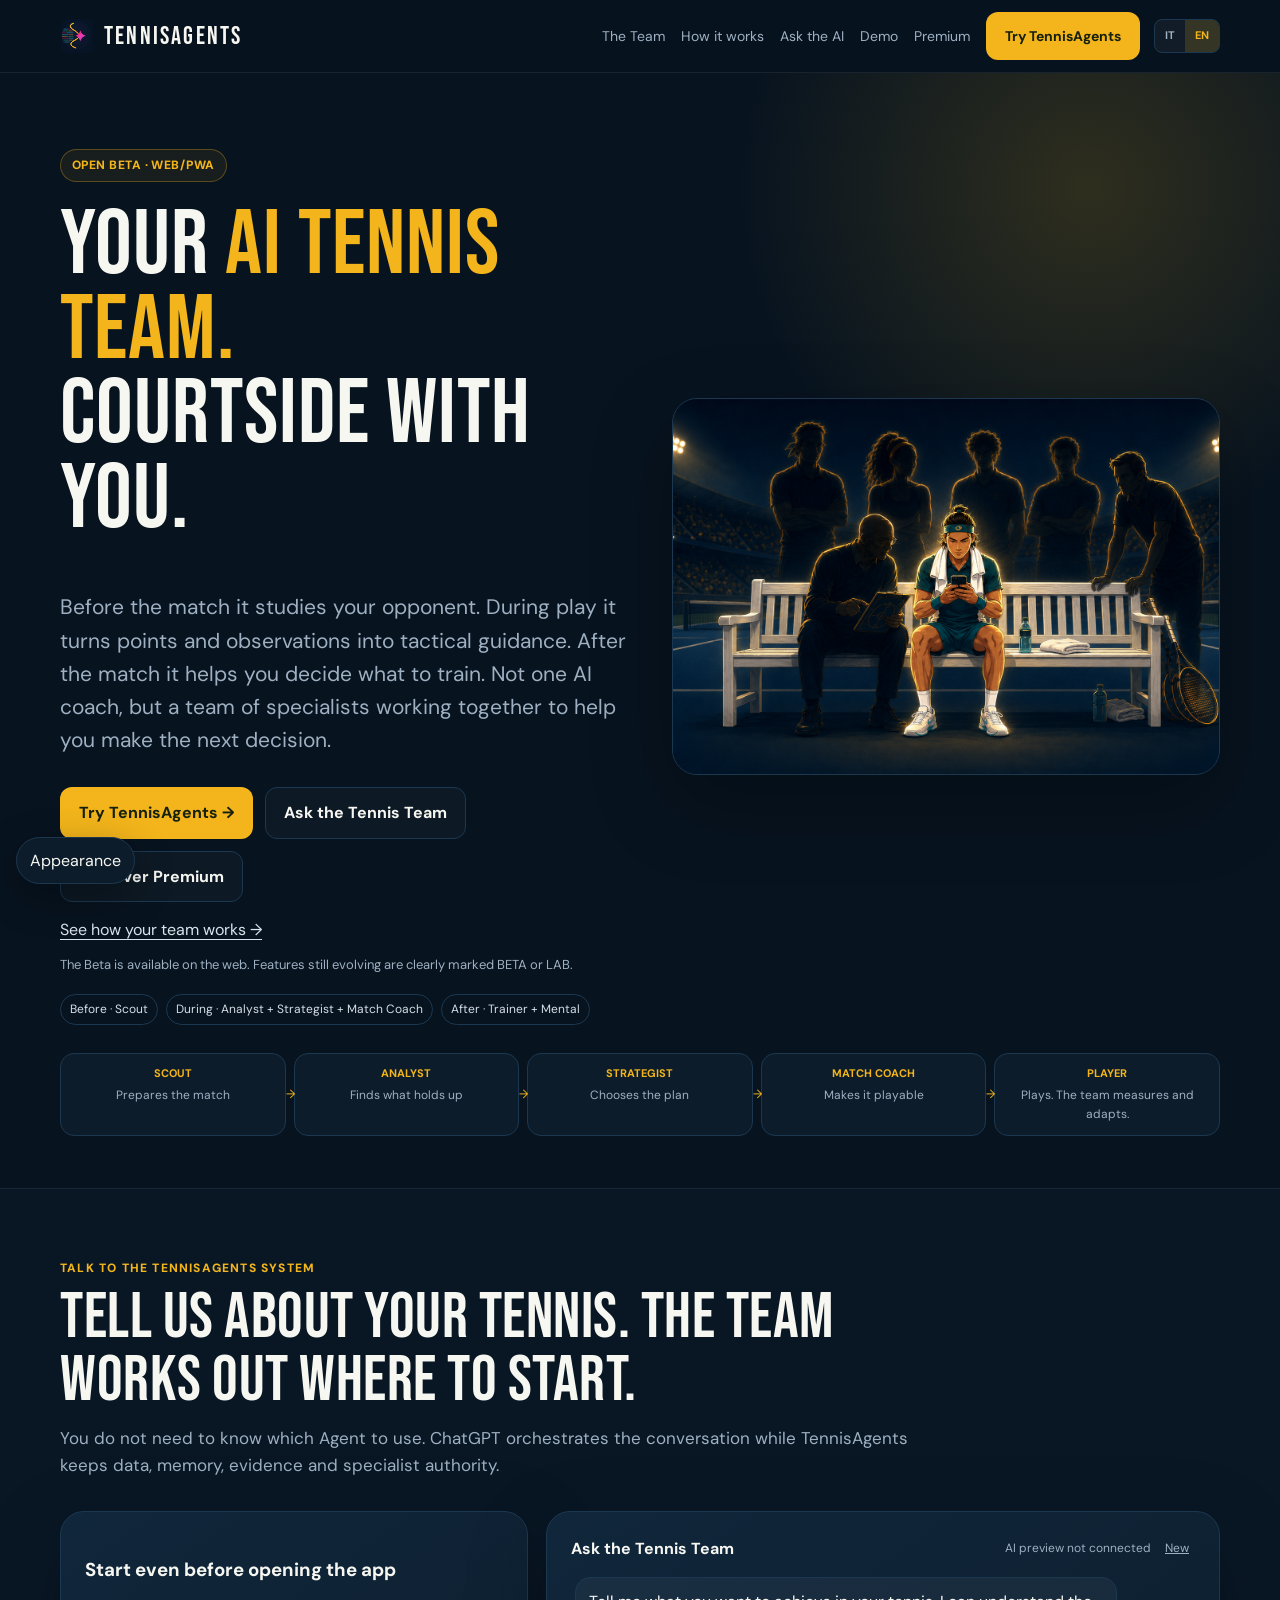
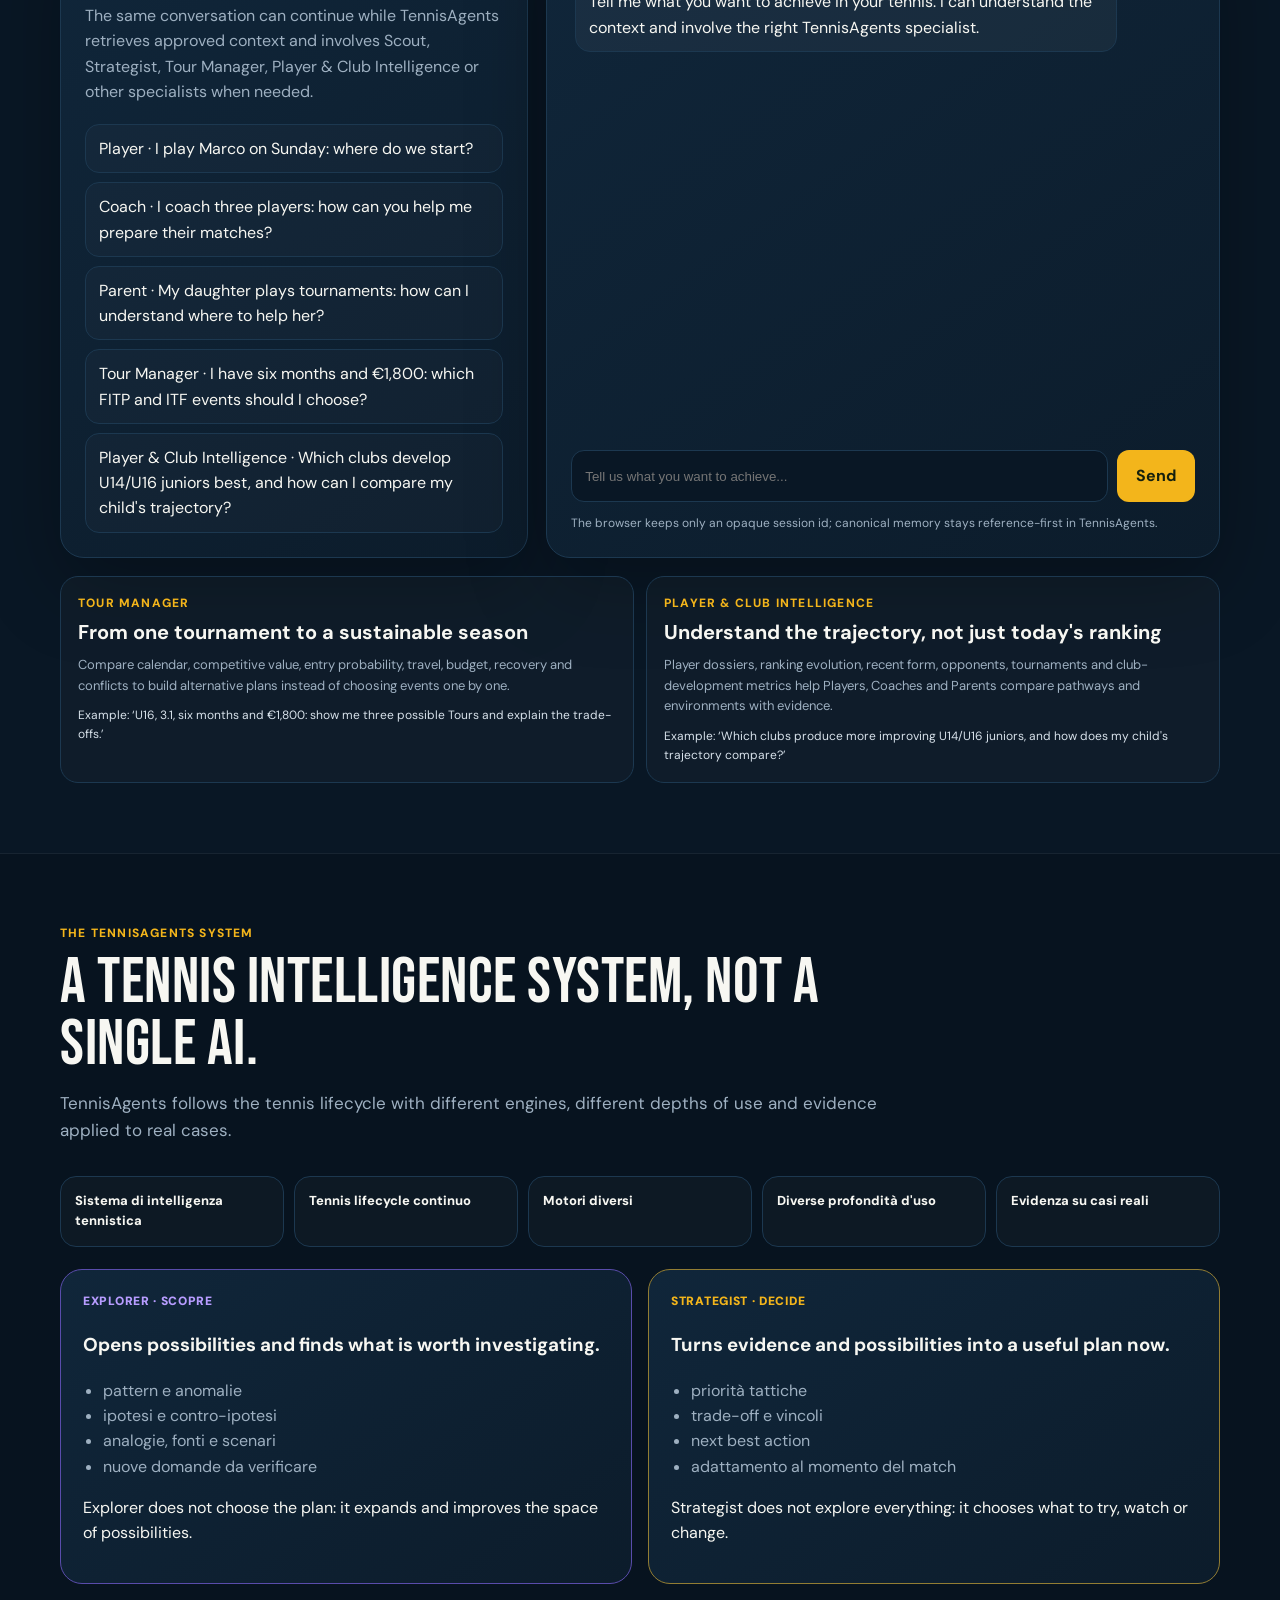
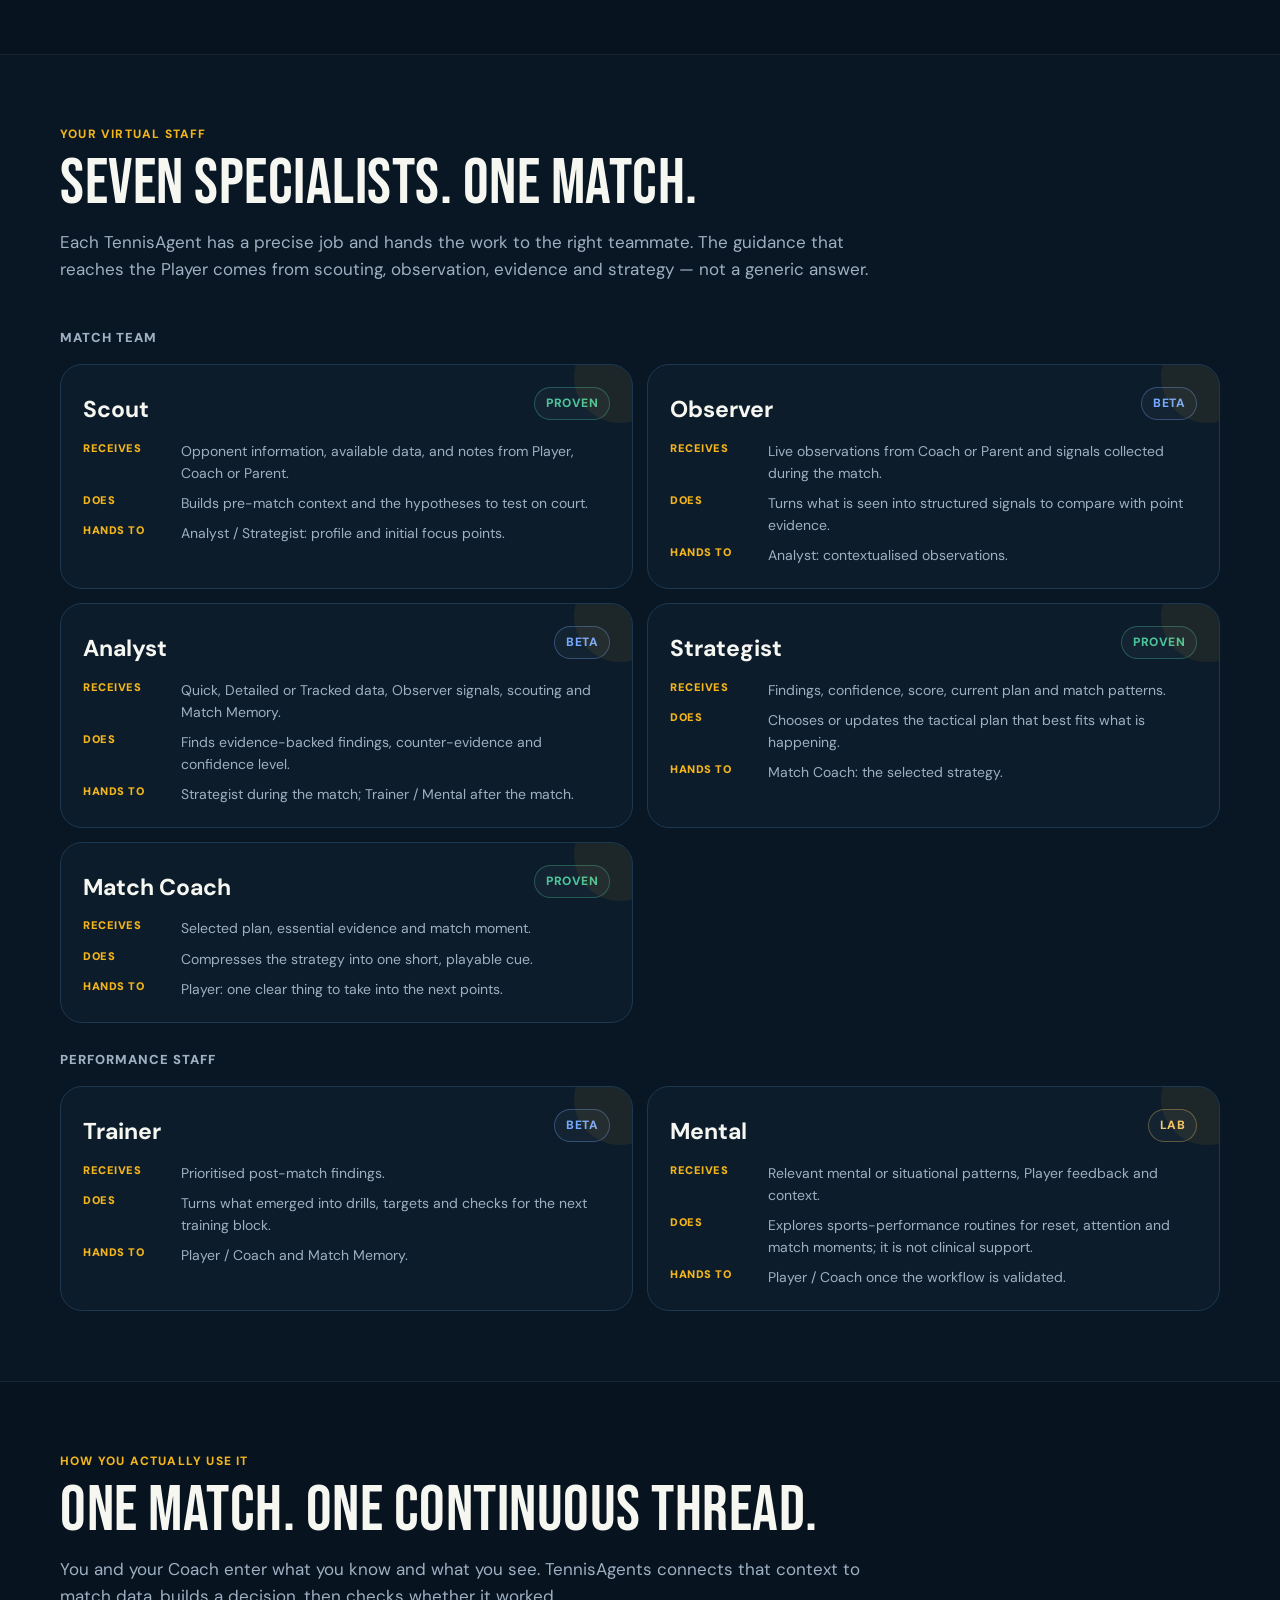
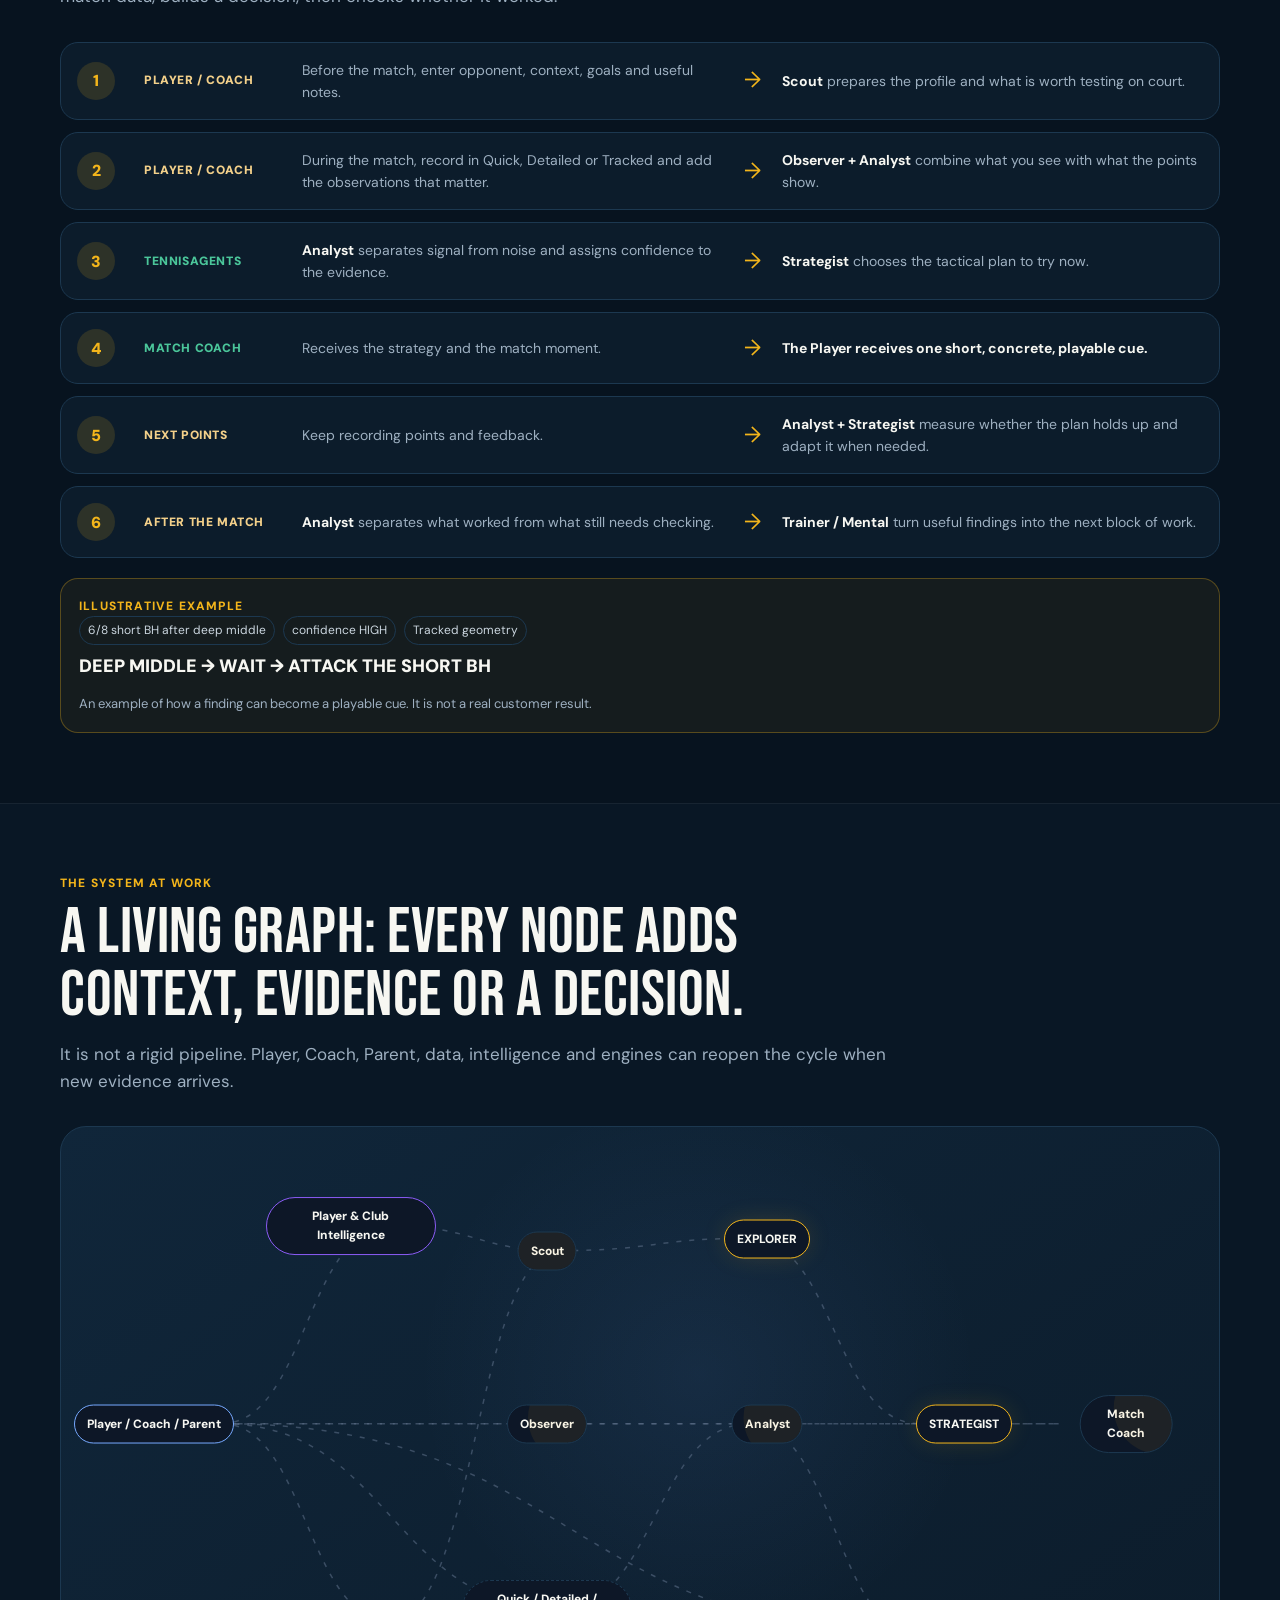
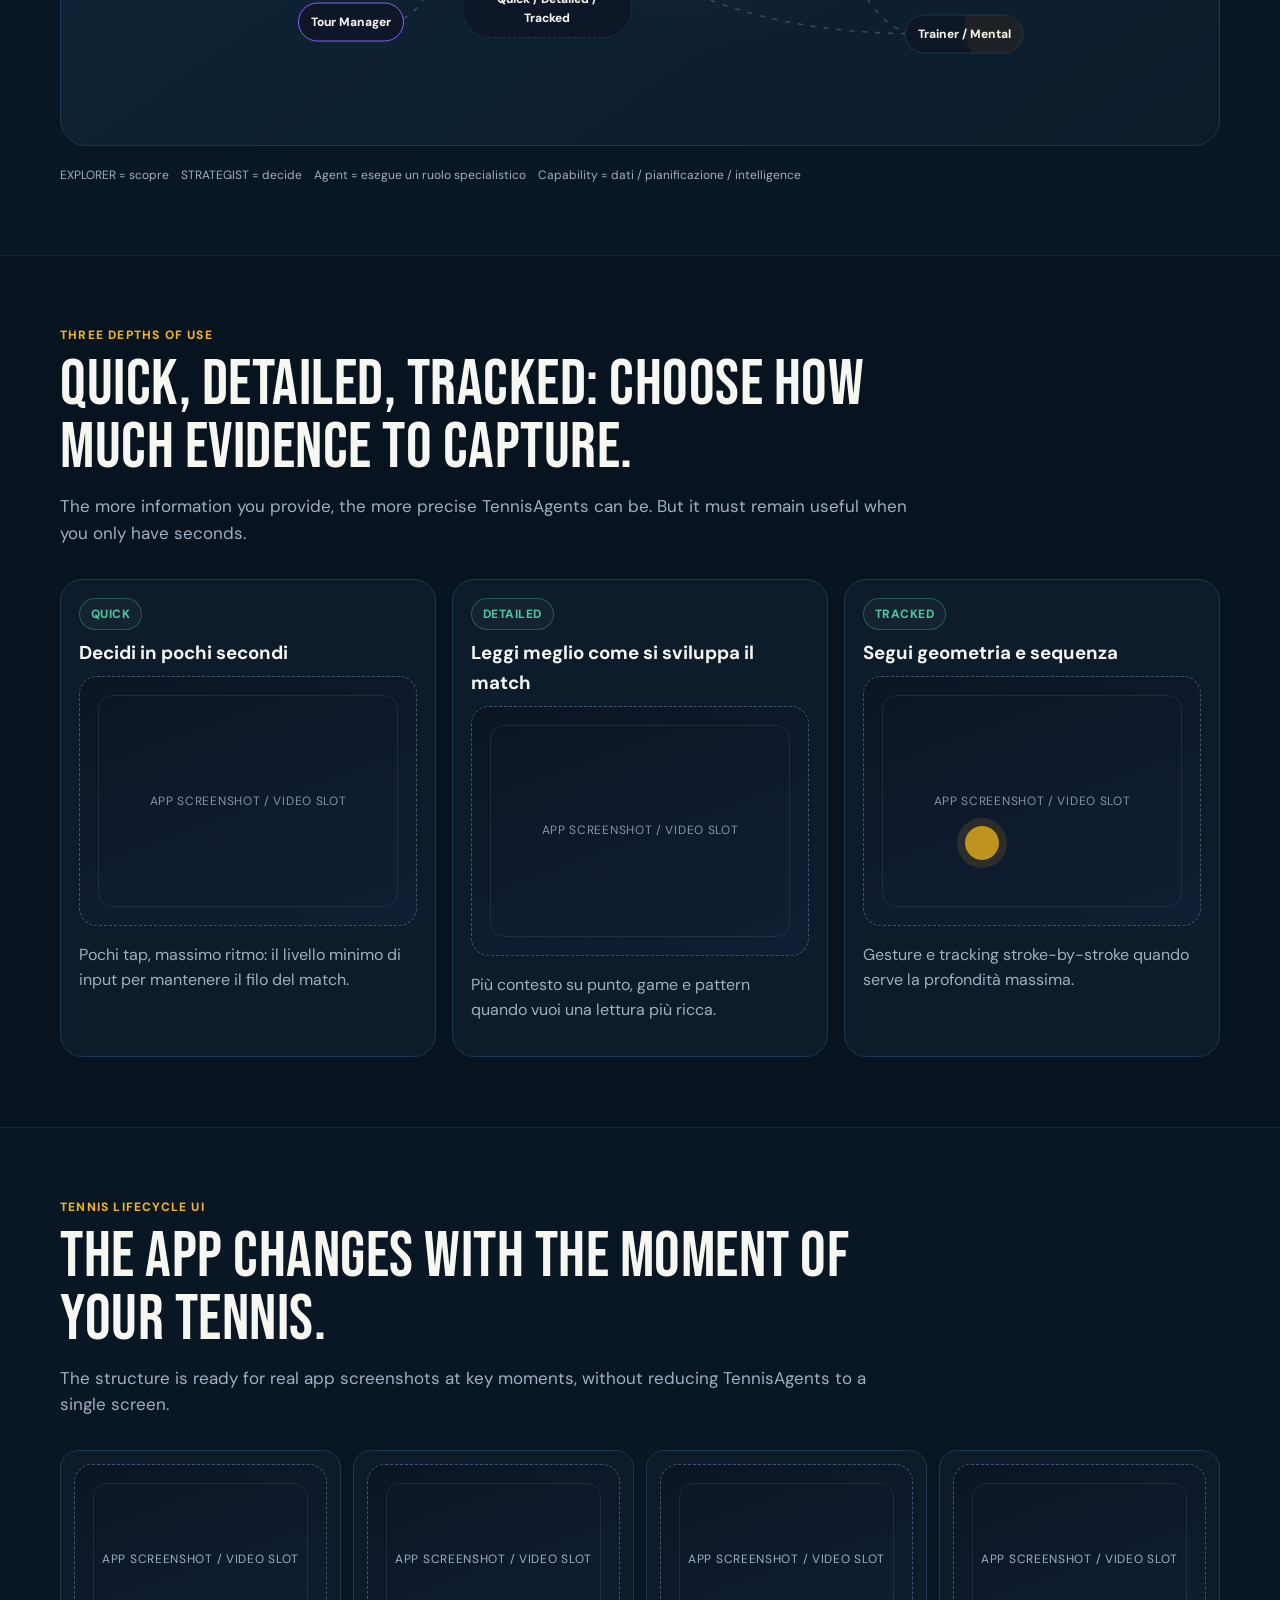
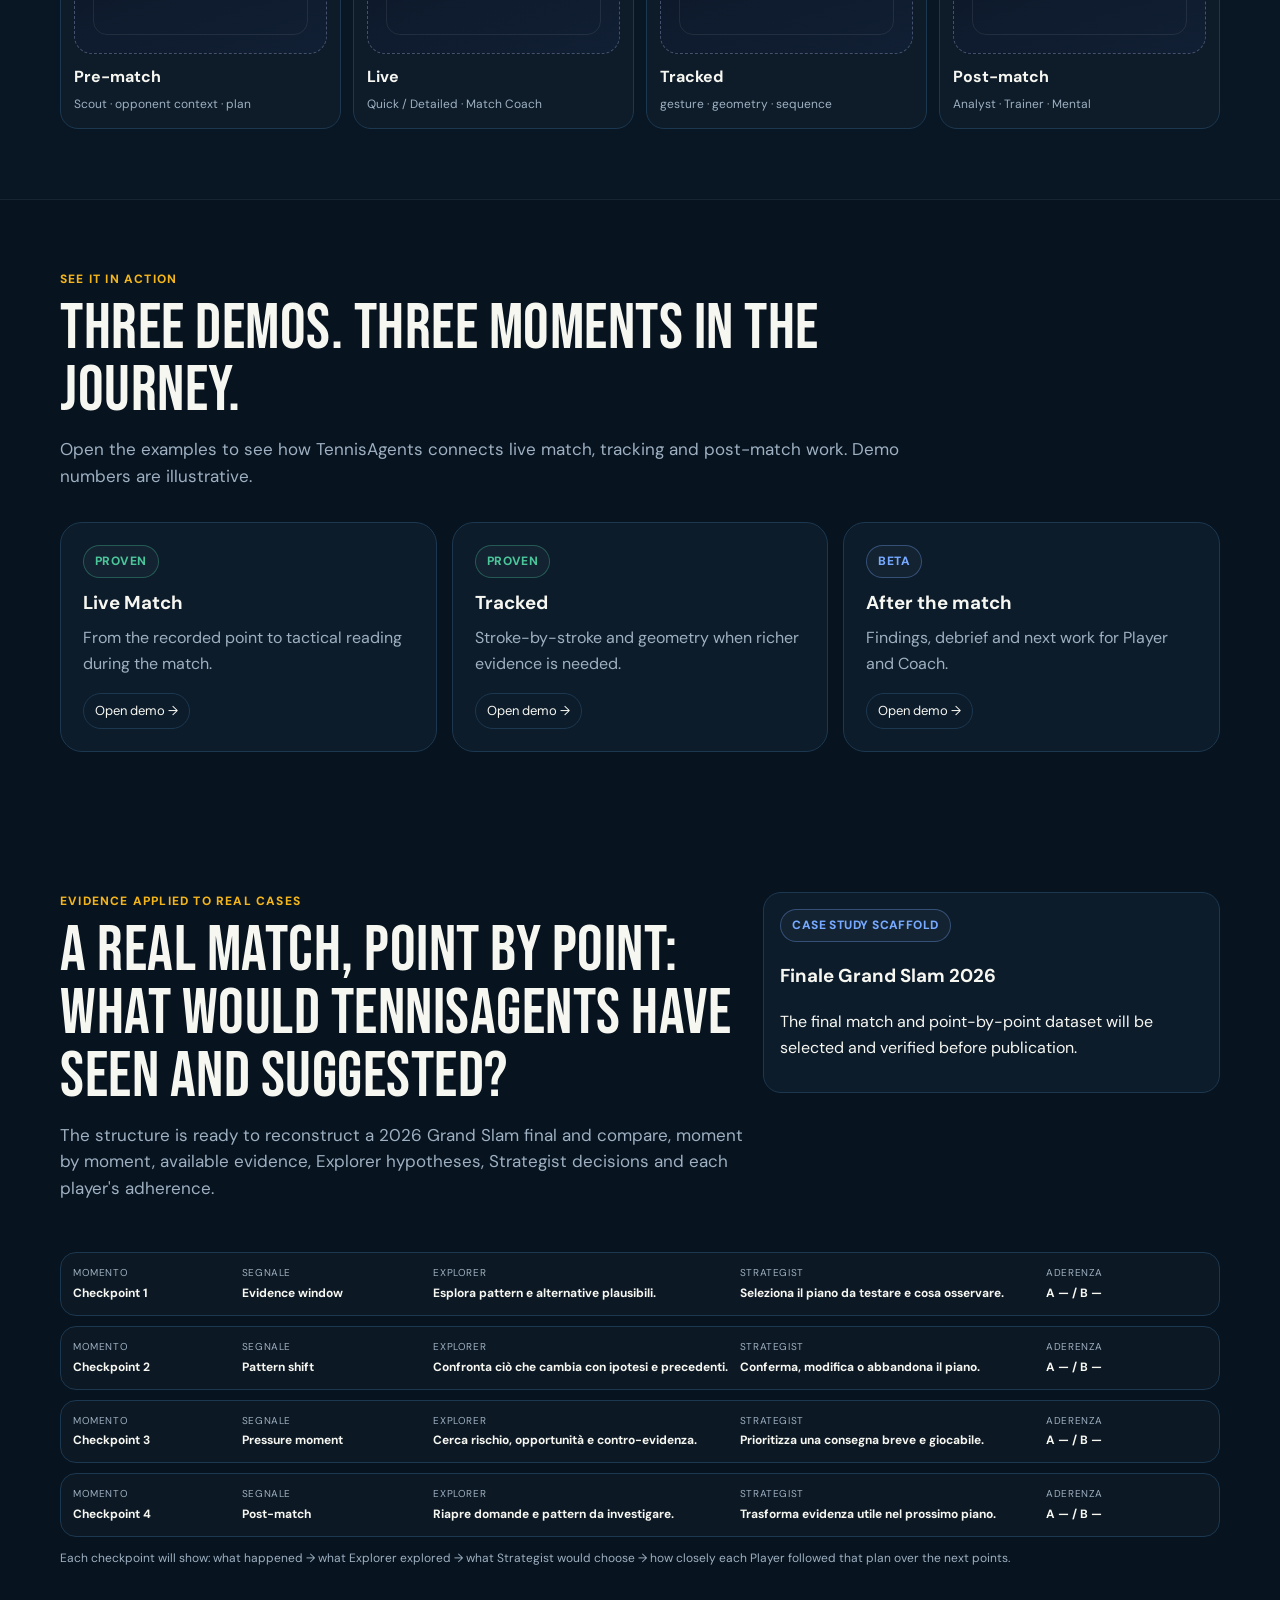
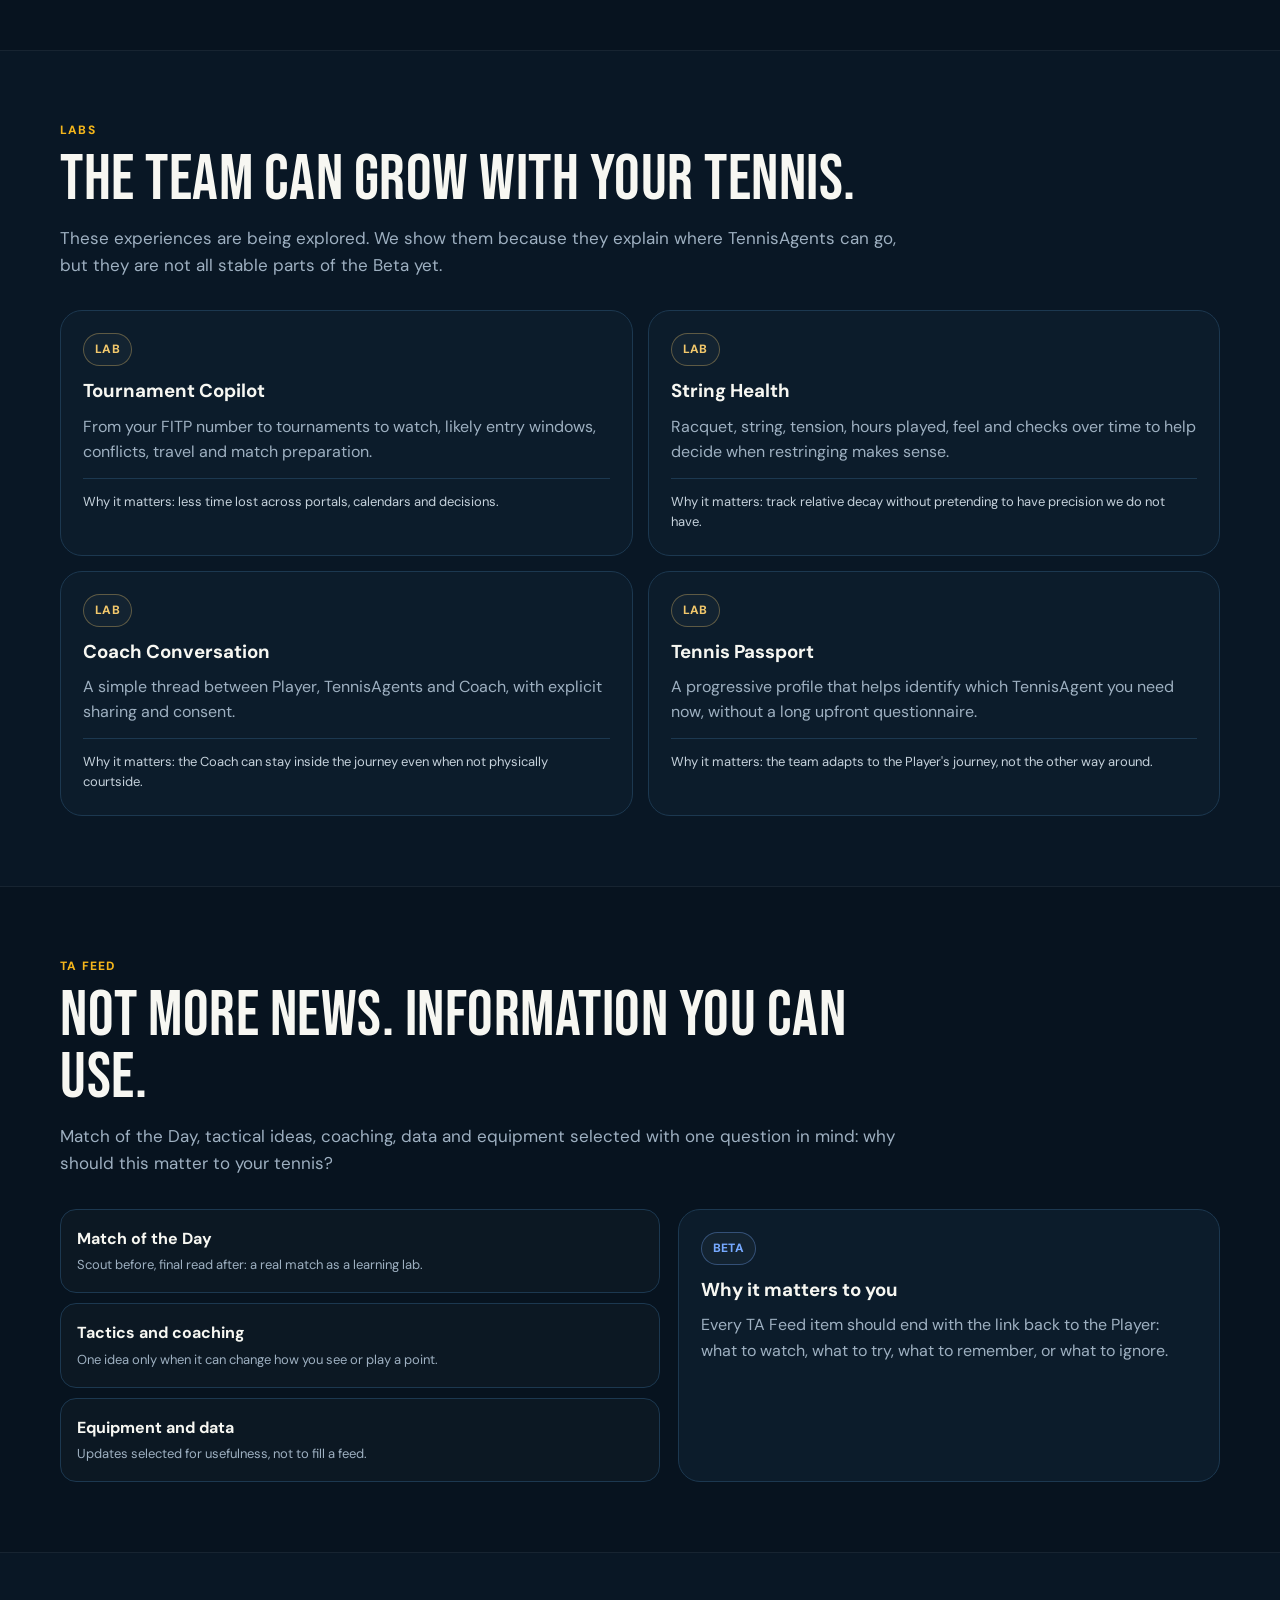
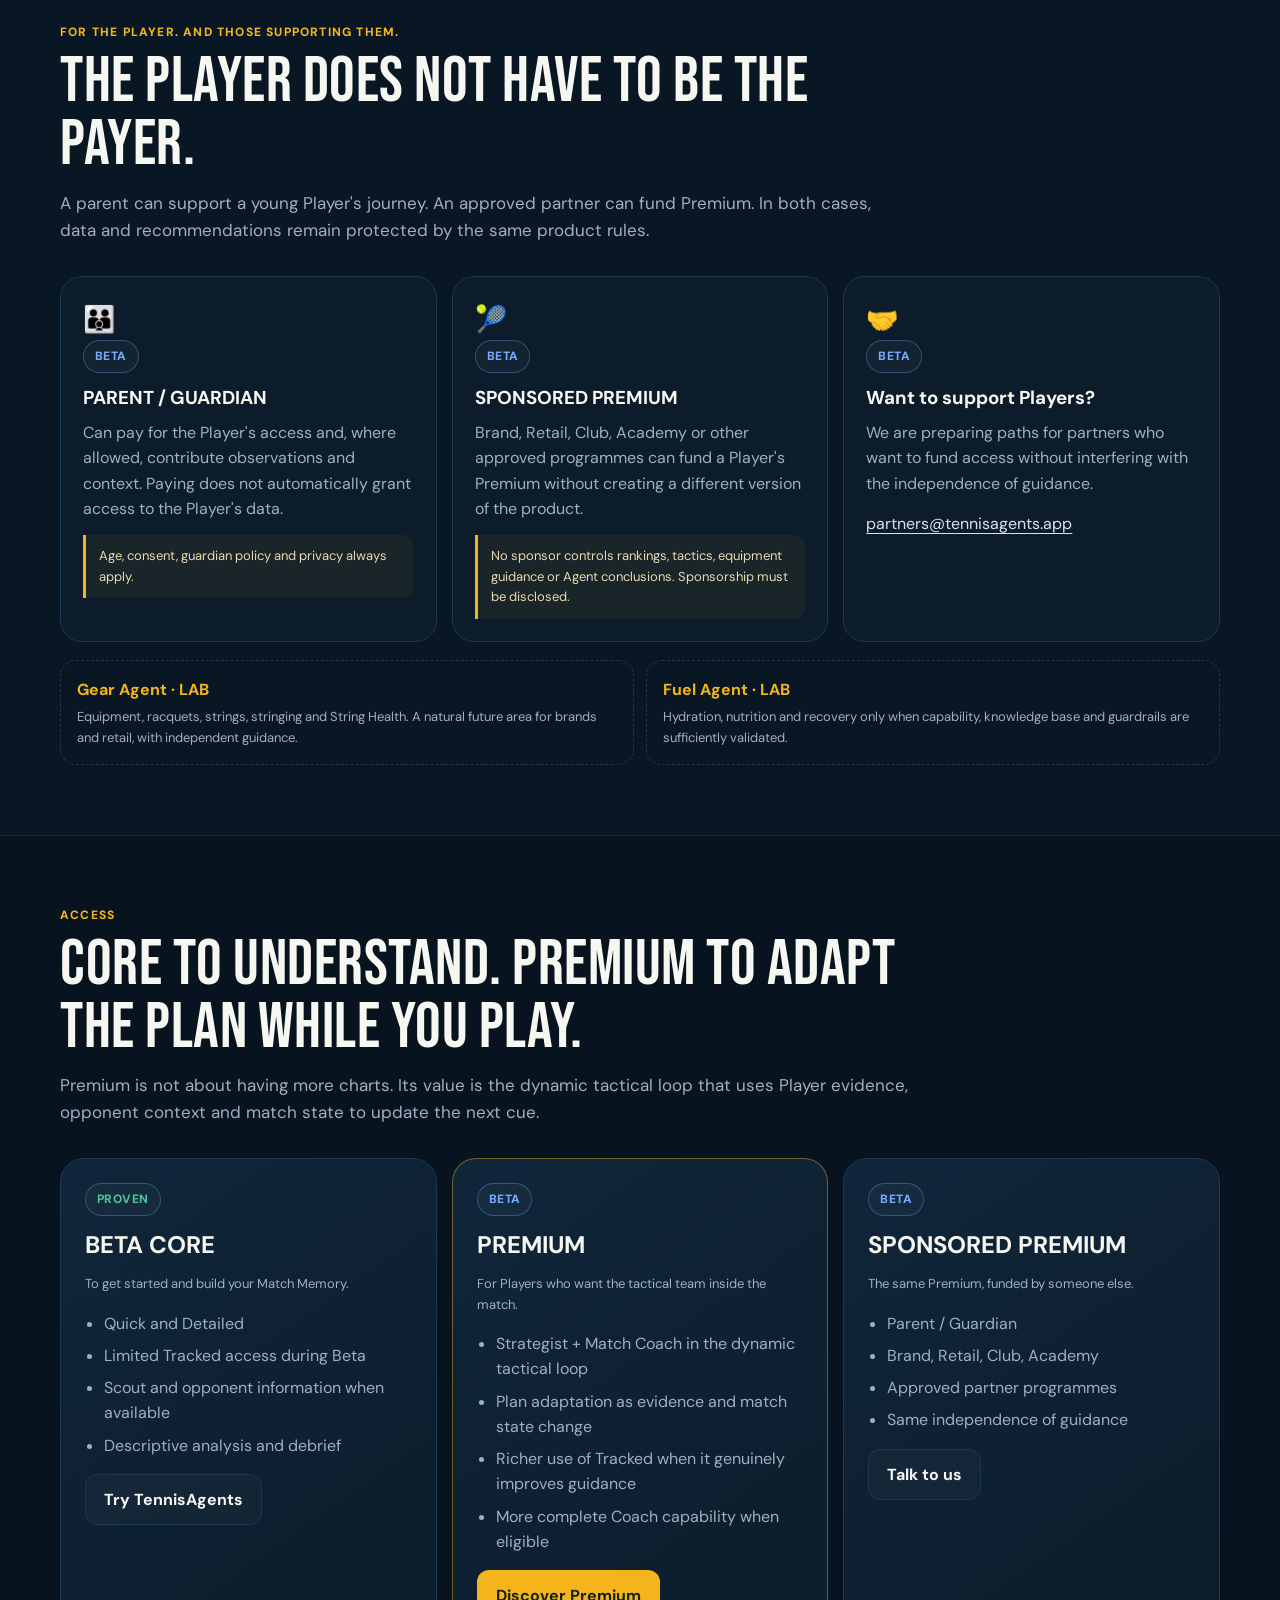
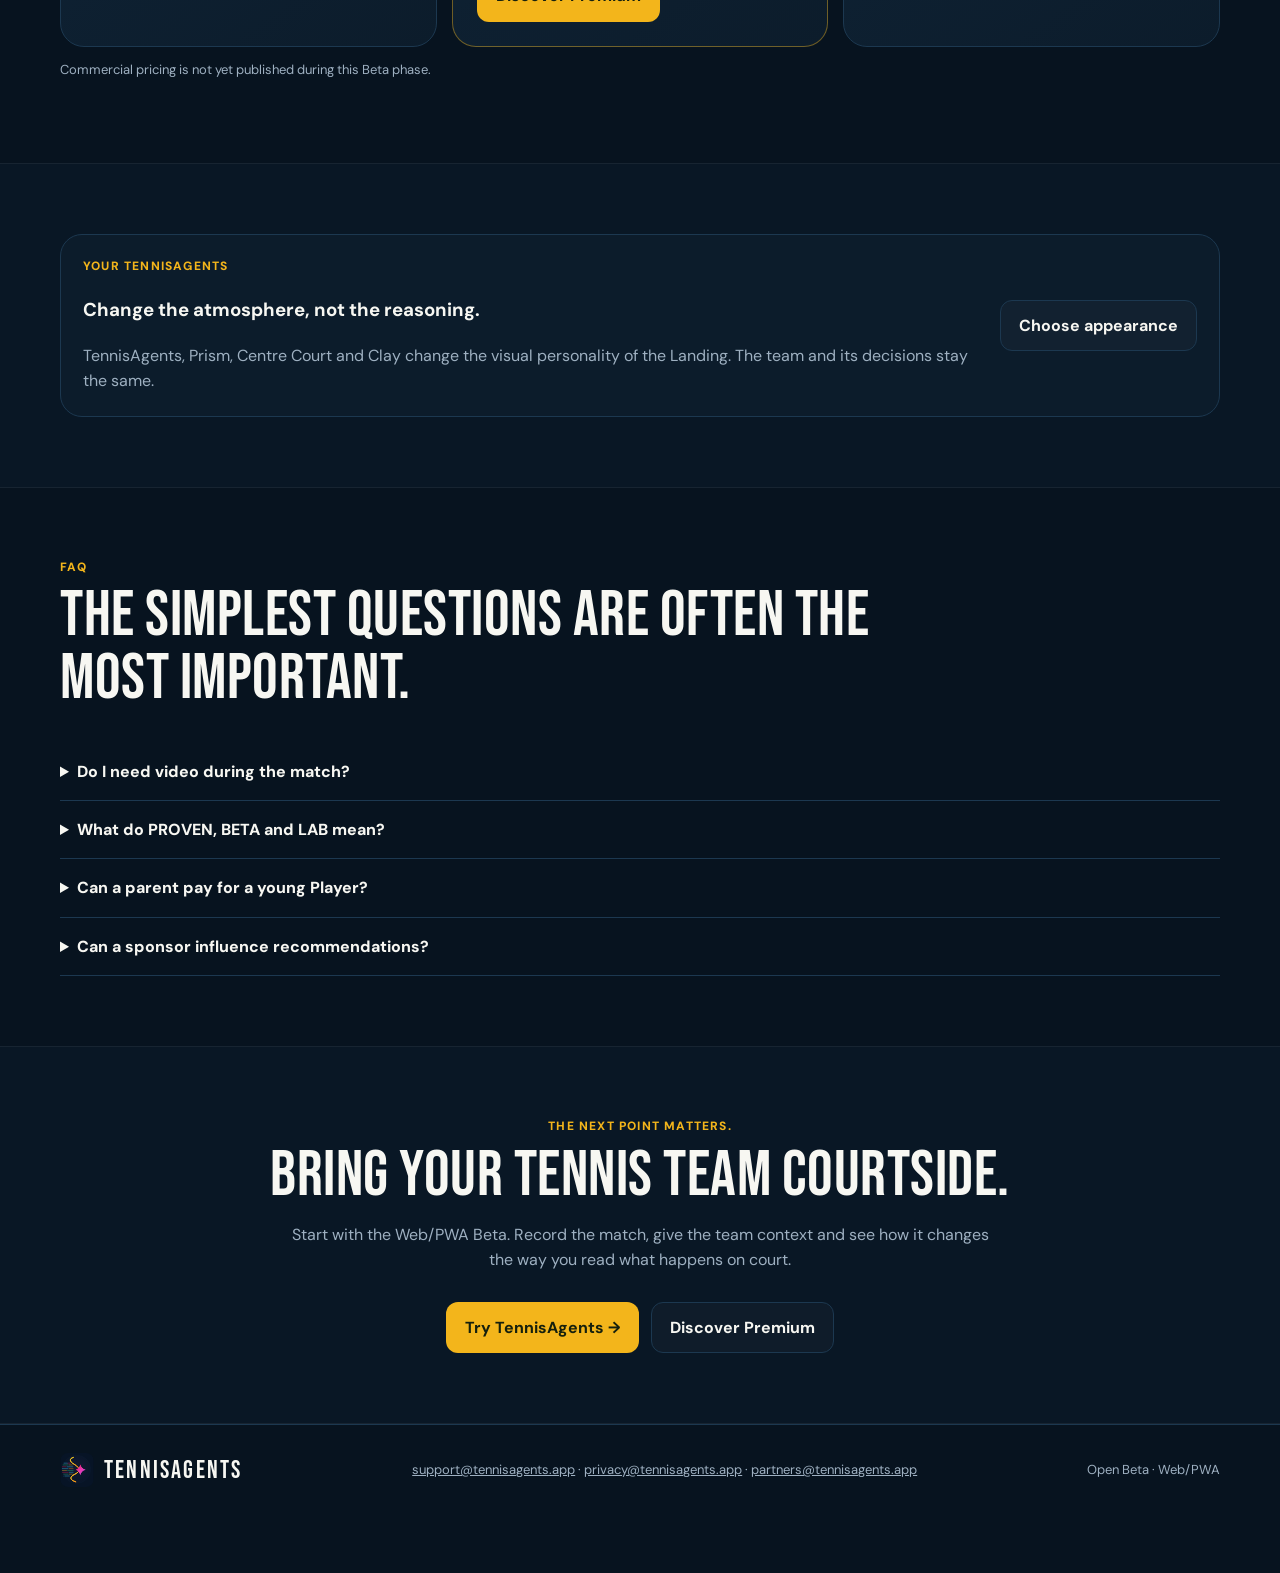
==== commit df7b5290: "feat(landing): explain TennisAgents intelligence system" ====
--- a/index.html
+++ b/index.html
@@ -99,9 +99,19 @@
     .ai-shell{display:grid;grid-template-columns:.82fr 1.18fr;gap:18px;align-items:stretch}
     .ai-intro,.ai-chat{border:1px solid var(--line);border-radius:24px;background:linear-gradient(145deg,var(--panel2),var(--panel));padding:24px;box-shadow:var(--shadow)}
     .ai-intro p,.ai-note{color:var(--muted)}.ai-prompts{display:grid;gap:9px;margin-top:20px}.ai-prompt{border:1px solid var(--line);background:rgba(255,255,255,.02);color:var(--ink);border-radius:14px;padding:11px 13px;text-align:left;cursor:pointer}.ai-prompt:hover{border-color:var(--accent)}
+    .ai-capabilities{display:grid;grid-template-columns:1fr 1fr;gap:12px;margin-top:18px}.ai-capability{border:1px solid var(--line);border-radius:18px;padding:17px;background:rgba(255,255,255,.025)}.ai-capability h3{margin:4px 0 7px;font-size:20px}.ai-capability p{margin:0;color:var(--muted);font-size:13px}.ai-capability .example-line{margin-top:10px;color:#d7e1ea;font-size:12px}
     .ai-chat{display:grid;grid-template-rows:auto minmax(220px,1fr) auto auto;gap:12px}.ai-chat-head{display:flex;justify-content:space-between;gap:12px;align-items:center}.ai-chat-tools{display:flex;align-items:center;gap:8px}.ai-state{font-size:12px;color:var(--muted)}.ai-reset{border:0;background:transparent;color:var(--muted);cursor:pointer;font-size:12px;text-decoration:underline}
     .ai-transcript{min-height:220px;max-height:390px;overflow:auto;display:flex;flex-direction:column;gap:10px;padding:4px}.ai-message{max-width:88%;padding:11px 13px;border-radius:15px;white-space:pre-wrap}.ai-message.user{align-self:flex-end;background:color-mix(in srgb,var(--accent) 18%,var(--panel))}.ai-message.assistant{align-self:flex-start;background:rgba(255,255,255,.045);border:1px solid var(--line)}
     .ai-form{display:grid;grid-template-columns:1fr auto;gap:9px}.ai-form input{width:100%;border:1px solid var(--line);background:var(--bg2);color:var(--ink);border-radius:13px;padding:12px 13px}.ai-form input:focus{outline:2px solid color-mix(in srgb,var(--accent) 42%,transparent);outline-offset:1px}.ai-meta{min-height:18px;color:var(--muted);font-size:12px}
+
+    .system-pillars{display:grid;grid-template-columns:repeat(5,1fr);gap:10px;margin:22px 0}.system-pillar{border:1px solid var(--line);border-radius:16px;padding:14px;background:rgba(255,255,255,.025);font-size:13px;font-weight:800}
+    .engine-grid{display:grid;grid-template-columns:1fr 1fr;gap:16px}.engine-card{border:1px solid var(--line);border-radius:22px;padding:22px;background:linear-gradient(145deg,var(--panel2),var(--panel))}.engine-card.explorer{border-color:color-mix(in srgb,#8b5cf6 55%,var(--line))}.engine-card.strategist{border-color:color-mix(in srgb,var(--accent) 55%,var(--line))}.engine-card ul{color:var(--muted);padding-left:20px}.engine-tag{font-size:12px;font-weight:900;letter-spacing:.7px;text-transform:uppercase}.engine-card.explorer .engine-tag{color:#b79cff}.engine-card.strategist .engine-tag{color:var(--accent)}
+    .graph-scroll{overflow-x:auto;padding-bottom:8px}.knowledge-graph{position:relative;min-width:760px;min-height:620px;border:1px solid var(--line);border-radius:26px;background:radial-gradient(circle at 55% 40%,rgba(118,169,255,.08),transparent 38%),linear-gradient(145deg,var(--panel2),var(--panel));overflow:hidden}.knowledge-graph-lines{position:absolute;inset:0;width:100%;height:100%;pointer-events:none}.knowledge-edge{fill:none;stroke:#60718a;stroke-width:1.5;stroke-dasharray:5 8;opacity:.55;animation:graph-dash 12s linear infinite}.knowledge-node{position:absolute;transform:translate(-50%,-50%);max-width:170px;border:1px solid var(--line);border-radius:999px;padding:9px 12px;background:#0d1727;color:var(--ink);font-weight:800;font-size:12px;cursor:default;transition:.2s}.knowledge-node.engine{border-color:var(--accent);box-shadow:0 0 24px rgba(243,181,27,.12)}.knowledge-node.intel{border-color:#8b5cf6}.knowledge-node.human{border-color:#76a9ff}.knowledge-node.data{border-style:dashed}.knowledge-node.dim{opacity:.25}.graph-legend{display:flex;gap:12px;flex-wrap:wrap;margin-top:12px;color:var(--muted);font-size:12px}
+
+    .mode-grid{display:grid;grid-template-columns:repeat(3,1fr);gap:16px}.mode-card{border:1px solid var(--line);border-radius:22px;padding:18px;background:var(--panel)}.mode-card h3{margin:8px 0}.mode-card p{color:var(--muted)}.app-shot{position:relative;min-height:250px;border:1px dashed #43516d;border-radius:18px;background:linear-gradient(160deg,#0b1524,#111f34);display:grid;place-items:center;overflow:hidden}.app-shot:before{content:'';position:absolute;inset:18px;border:1px solid rgba(255,255,255,.08);border-radius:14px}.asset-slot-label{color:#8594aa;font-size:12px;text-transform:uppercase;letter-spacing:.7px}.gesture-finger{position:absolute;width:34px;height:34px;border-radius:50%;background:rgba(243,181,27,.78);box-shadow:0 0 0 8px rgba(243,181,27,.12);left:30%;top:60%;animation:track-gesture 3.4s ease-in-out infinite}
+    .app-moments{display:grid;grid-template-columns:repeat(4,1fr);gap:12px}.app-moment{border:1px solid var(--line);border-radius:18px;padding:13px;background:rgba(255,255,255,.02)}.app-moment .app-shot{min-height:190px}.app-moment strong{display:block;margin-top:10px}.app-moment span{color:var(--muted);font-size:12px}
+    .match-proof-head{display:grid;grid-template-columns:1.2fr .8fr;gap:18px;align-items:start}.match-proof-status{border:1px solid var(--line);border-radius:18px;padding:16px;background:var(--panel)}.match-proof-timeline{display:grid;gap:10px;margin-top:18px}.match-proof-row{display:grid;grid-template-columns:.7fr .8fr 1.3fr 1.3fr .7fr;gap:8px;border:1px solid var(--line);border-radius:16px;padding:12px;background:rgba(255,255,255,.02)}.match-proof-cell{display:grid;gap:3px}.match-proof-label{font-size:10px;color:var(--muted);text-transform:uppercase;letter-spacing:.6px}.match-proof-cell strong{font-size:12px}.proof-disclaimer{margin-top:12px;color:var(--muted);font-size:12px}
+    @keyframes graph-dash{to{stroke-dashoffset:-120}}@keyframes track-gesture{0%,100%{transform:translate(0,0)}35%{transform:translate(105px,-65px)}70%{transform:translate(155px,55px)}}
     .appearance-card{display:grid;grid-template-columns:1fr auto;gap:18px;align-items:center;border:1px solid var(--line);border-radius:22px;padding:22px;background:var(--panel)}
     .appearance-card p{color:var(--muted);margin:5px 0 0}
     details{border-bottom:1px solid var(--line);padding:16px 0}summary{cursor:pointer;font-weight:780}details p{color:var(--muted);max-width:850px}
@@ -110,9 +120,12 @@
     #style-dock{position:fixed;left:16px;bottom:16px;z-index:1000}.style-toggle{border:1px solid var(--line);background:var(--panel);color:var(--ink);border-radius:999px;padding:10px 13px;box-shadow:0 12px 40px rgba(0,0,0,.32);cursor:pointer}
     .style-menu{display:none;position:absolute;left:0;bottom:48px;width:205px;padding:10px;background:var(--panel);border:1px solid var(--line);border-radius:16px;box-shadow:var(--shadow)}#style-dock.open .style-menu{display:grid;gap:7px}
     .style-menu button{background:transparent;border:1px solid var(--line);color:var(--ink);padding:9px 10px;border-radius:10px;text-align:left;cursor:pointer}.style-menu button[aria-pressed="true"]{border-color:var(--accent);color:var(--accent)}
+
+    @media(max-width:1000px){.system-pillars{grid-template-columns:repeat(3,1fr)}.mode-grid{grid-template-columns:1fr 1fr}.app-moments{grid-template-columns:1fr 1fr}.match-proof-head{grid-template-columns:1fr}.match-proof-row{grid-template-columns:1fr 1fr}}
+    @media(max-width:720px){.system-pillars,.engine-grid,.mode-grid,.app-moments,.match-proof-row{grid-template-columns:1fr}.knowledge-graph{min-width:720px}}
     @media(max-width:1000px){.hero-grid{grid-template-columns:1fr;grid-template-areas:"intro" "visual" "copy";row-gap:18px}.feed{grid-template-columns:1fr}.grid3,.payer-grid,.premium-grid{grid-template-columns:1fr 1fr}.usage-step{grid-template-columns:48px 120px 1fr}.usage-step .move,.usage-step .agent-result{grid-column:3}.usage-step .move{display:none}.handoff-strip{grid-template-columns:repeat(5,minmax(135px,1fr));overflow-x:auto;padding-bottom:8px}}
-    @media(max-width:720px){.ai-shell{grid-template-columns:1fr}.ai-form{grid-template-columns:1fr}.ai-form .btn{width:100%}.wrap{width:min(100% - 28px,var(--max))}.navlinks>a:not(.btn){display:none}.navlinks .btn{display:none}.nav-right{gap:8px}.hero{padding-top:48px}.team-grid,.grid3,.payer-grid,.premium-grid,.labs,.partner-agents{grid-template-columns:1fr}.team-divider{grid-column:auto}.usage-step{grid-template-columns:42px 1fr}.usage-step .human-input,.usage-step .agent-result{grid-column:2}.ctas .btn{width:100%}section{padding:56px 0}.appearance-card{grid-template-columns:1fr}.brand-word{font-size:22px}#style-dock{left:12px;bottom:12px}}
-    @media(prefers-reduced-motion:reduce){html{scroll-behavior:auto}.btn{transition:none}.flow-dot{opacity:.9}}
+    @media(max-width:720px){.ai-shell,.ai-capabilities{grid-template-columns:1fr}.ai-form{grid-template-columns:1fr}.ai-form .btn{width:100%}.wrap{width:min(100% - 28px,var(--max))}.navlinks>a:not(.btn){display:none}.navlinks .btn{display:none}.nav-right{gap:8px}.hero{padding-top:48px}.team-grid,.grid3,.payer-grid,.premium-grid,.labs,.partner-agents{grid-template-columns:1fr}.team-divider{grid-column:auto}.usage-step{grid-template-columns:42px 1fr}.usage-step .human-input,.usage-step .agent-result{grid-column:2}.ctas .btn{width:100%}section{padding:56px 0}.appearance-card{grid-template-columns:1fr}.brand-word{font-size:22px}#style-dock{left:12px;bottom:12px}}
+    @media(prefers-reduced-motion:reduce){html{scroll-behavior:auto}.btn{transition:none}.knowledge-edge,.gesture-finger{animation:none}.knowledge-edge{stroke-dasharray:none}.flow-dot{opacity:.9}}
   </style>
 </head>
 <body data-requirement="R-CUSTOMER-COPY R-COPY-NO-REDUNDANCY">
@@ -197,11 +210,13 @@
     <div class="ai-shell">
       <div class="ai-intro">
         <h3 data-it="Inizia anche prima di aprire l'app" data-en="Start even before opening the app">Inizia anche prima di aprire l'app</h3>
-        <p data-it="La stessa conversazione può continuare mentre TennisAgents recupera contesto approvato e coinvolge Scout, Strategist o gli altri specialisti quando servono." data-en="The same conversation can continue while TennisAgents retrieves approved context and involves Scout, Strategist or other specialists when needed.">La stessa conversazione può continuare mentre TennisAgents recupera contesto approvato e coinvolge Scout, Strategist o gli altri specialisti quando servono.</p>
+        <p data-it="La stessa conversazione può continuare mentre TennisAgents recupera contesto approvato e coinvolge Scout, Strategist, Tour Manager, Player & Club Intelligence o gli altri specialisti quando servono." data-en="The same conversation can continue while TennisAgents retrieves approved context and involves Scout, Strategist, Tour Manager, Player & Club Intelligence or other specialists when needed.">La stessa conversazione può continuare mentre TennisAgents recupera contesto approvato e coinvolge Scout, Strategist, Tour Manager, Player & Club Intelligence o gli altri specialisti quando servono.</p>
         <div class="ai-prompts" aria-label="Esempi di domande">
           <button class="ai-prompt" type="button" data-persona="player" data-it="Player · Domenica gioco contro Marco: da dove partiamo?" data-en="Player · I play Marco on Sunday: where do we start?">Player · Domenica gioco contro Marco: da dove partiamo?</button>
           <button class="ai-prompt" type="button" data-persona="coach" data-it="Coach · Seguo tre ragazzi: come mi aiuti a preparare i match?" data-en="Coach · I coach three players: how can you help me prepare their matches?">Coach · Seguo tre ragazzi: come mi aiuti a preparare i match?</button>
           <button class="ai-prompt" type="button" data-persona="parent" data-it="Genitore · Mia figlia fa tornei: come posso capire dove aiutarla?" data-en="Parent · My daughter plays tournaments: how can I understand where to help her?">Genitore · Mia figlia fa tornei: come posso capire dove aiutarla?</button>
+          <button class="ai-prompt" type="button" data-persona="player" data-it="Tour Manager · Ho 6 mesi e 1.800 €: quali tornei scelgo tra FITP e ITF?" data-en="Tour Manager · I have six months and €1,800: which FITP and ITF events should I choose?">Tour Manager · Ho 6 mesi e 1.800 €: quali tornei scelgo tra FITP e ITF?</button>
+          <button class="ai-prompt" type="button" data-persona="parent" data-it="Player & Club Intelligence · Quali club sviluppano meglio i junior U14/U16 e come confronto la traiettoria di mio figlio?" data-en="Player & Club Intelligence · Which clubs develop U14/U16 juniors best, and how can I compare my child's trajectory?">Player & Club Intelligence · Quali club sviluppano meglio i junior U14/U16 e come confronto la traiettoria di mio figlio?</button>
         </div>
       </div>
       <div class="ai-chat" id="ta-ai-chat">
@@ -211,6 +226,21 @@
         <div class="ai-meta" id="ta-ai-meta" data-it="La sessione resta opaca nel browser; la memoria canonica rimane reference-first in TennisAgents." data-en="The browser keeps only an opaque session id; canonical memory stays reference-first in TennisAgents.">La sessione resta opaca nel browser; la memoria canonica rimane reference-first in TennisAgents.</div>
       </div>
     </div>
+    <div class="ai-capabilities" aria-label="TennisAgents lifecycle intelligence">
+      <article class="ai-capability"><div class="kicker">TOUR MANAGER</div><h3 data-it="Dal torneo singolo a una stagione sostenibile" data-en="From one tournament to a sustainable season">Dal torneo singolo a una stagione sostenibile</h3><p data-it="Confronta calendario, valore competitivo, probabilità di accesso, viaggio, budget, recovery e conflitti per costruire piani alternativi invece di scegliere i tornei uno alla volta." data-en="Compare calendar, competitive value, entry probability, travel, budget, recovery and conflicts to build alternative plans instead of choosing events one by one.">Confronta calendario, valore competitivo, probabilità di accesso, viaggio, budget, recovery e conflitti per costruire piani alternativi invece di scegliere i tornei uno alla volta.</p><div class="example-line" data-it="Esempio: «U16, 3.1, sei mesi e 1.800 €: fammi vedere tre Tour possibili e spiegami i compromessi»." data-en="Example: ‘U16, 3.1, six months and €1,800: show me three possible Tours and explain the trade-offs.’">Esempio: «U16, 3.1, sei mesi e 1.800 €: fammi vedere tre Tour possibili e spiegami i compromessi».</div></article>
+      <article class="ai-capability"><div class="kicker">PLAYER &amp; CLUB INTELLIGENCE</div><h3 data-it="Capire la traiettoria, non solo la classifica di oggi" data-en="Understand the trajectory, not just today's ranking">Capire la traiettoria, non solo la classifica di oggi</h3><p data-it="Dossier giocatore, evoluzione della classifica, forma recente, avversari, tornei e metriche di sviluppo dei club aiutano Player, Coach e Genitori a confrontare percorsi e contesti con evidenze." data-en="Player dossiers, ranking evolution, recent form, opponents, tournaments and club-development metrics help Players, Coaches and Parents compare pathways and environments with evidence.">Dossier giocatore, evoluzione della classifica, forma recente, avversari, tornei e metriche di sviluppo dei club aiutano Player, Coach e Genitori a confrontare percorsi e contesti con evidenze.</p><div class="example-line" data-it="Esempio: «Quali club producono più junior U14/U16 in crescita e come si confronta la traiettoria di mio figlio?»" data-en="Example: ‘Which clubs produce more improving U14/U16 juniors, and how does my child's trajectory compare?’">Esempio: «Quali club producono più junior U14/U16 in crescita e come si confronta la traiettoria di mio figlio?»</div></article>
+    </div>
+  </div>
+</section>
+
+
+<section id="tennis-intelligence-system" data-requirement="R-SYSTEM-STORY R-EXPLORER-STRATEGIST">
+  <div class="wrap"><div class="section-head"><div class="kicker" data-it="Il sistema TennisAgents" data-en="The TennisAgents system">Il sistema TennisAgents</div>
+    <h2 data-it="Un sistema di intelligenza tennistica, non una singola AI." data-en="A tennis intelligence system, not a single AI.">Un sistema di intelligenza tennistica, non una singola AI.</h2>
+    <p data-it="TennisAgents accompagna il tennis lifecycle con motori diversi, diverse profondità d'uso ed evidenza applicata a casi reali." data-en="TennisAgents follows the tennis lifecycle with different engines, different depths of use and evidence applied to real cases.">TennisAgents accompagna il tennis lifecycle con motori diversi, diverse profondità d'uso ed evidenza applicata a casi reali.</p></div>
+  <div class="system-pillars"><div class="system-pillar">Sistema di intelligenza tennistica</div><div class="system-pillar">Tennis lifecycle continuo</div><div class="system-pillar">Motori diversi</div><div class="system-pillar">Diverse profondità d'uso</div><div class="system-pillar">Evidenza su casi reali</div></div>
+  <div class="engine-grid"><article class="engine-card explorer"><div class="engine-tag">EXPLORER · scopre</div><h3 data-it="Apre possibilità e cerca ciò che vale la pena investigare." data-en="Opens possibilities and finds what is worth investigating.">Apre possibilità e cerca ciò che vale la pena investigare.</h3><ul><li>pattern e anomalie</li><li>ipotesi e contro-ipotesi</li><li>analogie, fonti e scenari</li><li>nuove domande da verificare</li></ul><p data-it="Explorer non decide il piano: allarga e migliora lo spazio delle possibilità." data-en="Explorer does not choose the plan: it expands and improves the space of possibilities.">Explorer non decide il piano: allarga e migliora lo spazio delle possibilità.</p></article>
+  <article class="engine-card strategist"><div class="engine-tag">STRATEGIST · decide</div><h3 data-it="Trasforma evidenze e possibilità in un piano utile adesso." data-en="Turns evidence and possibilities into a useful plan now.">Trasforma evidenze e possibilità in un piano utile adesso.</h3><ul><li>priorità tattiche</li><li>trade-off e vincoli</li><li>next best action</li><li>adattamento al momento del match</li></ul><p data-it="Strategist non esplora tutto: sceglie cosa provare, osservare o cambiare." data-en="Strategist does not explore everything: it chooses what to try, watch or change.">Strategist non esplora tutto: sceglie cosa provare, osservare o cambiare.</p></article></div>
   </div>
 </section>
 
@@ -350,90 +380,16 @@
   </div>
 </section>
 
-<section class="alt" id="flow" data-requirement="R-FLOW-ANIMATION">
-  <div class="wrap">
-    <div class="section-head">
-      <div class="kicker" data-it="Dal dato alla decisione" data-en="From data to decision">Dal dato alla decisione</div>
-      <h2 data-it="Guarda il team mentre si passa il lavoro." data-en="Watch the team hand the work forward.">Guarda il team mentre si passa il lavoro.</h2>
-      <p data-it="I pallini seguono il percorso delle informazioni: entrano da scouting, osservazioni e match data, convergono nell'analisi, diventano strategia e ritornano al Player. I punti successivi riaprono il ciclo." data-en="The moving dots follow the information flow: scouting, observations and match data converge in analysis, become strategy and return to the Player. The next points reopen the loop.">I pallini seguono il percorso delle informazioni: entrano da scouting, osservazioni e match data, convergono nell'analisi, diventano strategia e ritornano al Player. I punti successivi riaprono il ciclo.</p>
-    </div>
-    <div class="flow-shell">
-      <div class="flow-scroll">
-        <svg id="flow-svg" viewBox="0 0 1100 470" role="img" aria-label="TennisAgents workflow">
-          <defs>
-            <circle id="dot-teal" r="6" fill="#4bc69a"/>
-            <circle id="dot-gold" r="6" fill="#f3b51b"/>
-            <circle id="dot-blue" r="6" fill="#76a9ff"/>
-          </defs>
-
-          <path id="flow-path-1" d="M 260 80 C 375 80, 375 225, 430 225" fill="none" stroke="#4bc69a" stroke-width="2" opacity=".28"/>
-          <path id="flow-path-2" d="M 260 175 C 375 175, 375 225, 430 225" fill="none" stroke="#4bc69a" stroke-width="2" opacity=".28"/>
-          <path id="flow-path-3" d="M 260 270 C 375 270, 375 225, 430 225" fill="none" stroke="#4bc69a" stroke-width="2" opacity=".28"/>
-          <path id="flow-path-4" d="M 260 365 C 375 365, 375 225, 430 225" fill="none" stroke="#4bc69a" stroke-width="2" opacity=".28"/>
-          <path id="flow-path-5" d="M 640 225 C 700 225, 690 115, 760 115" fill="none" stroke="#f3b51b" stroke-width="2" opacity=".45"/>
-          <path id="flow-path-6" d="M 640 225 C 700 225, 690 225, 760 225" fill="none" stroke="#f3b51b" stroke-width="2" opacity=".45"/>
-          <path id="flow-path-7" d="M 640 225 C 700 225, 690 335, 760 335" fill="none" stroke="#f3b51b" stroke-width="2" opacity=".45"/>
-          <path id="flow-path-8" d="M 930 365 C 930 430, 140 430, 140 400" fill="none" stroke="#76a9ff" stroke-width="2" stroke-dasharray="7 7" opacity=".45"/>
-
-          <circle class="flow-dot" r="5" fill="#4bc69a"><animateMotion dur="2.5s" repeatCount="indefinite"><mpath href="#flow-path-1"/></animateMotion></circle>
-          <circle class="flow-dot" r="5" fill="#4bc69a"><animateMotion dur="1.9s" repeatCount="indefinite"><mpath href="#flow-path-2"/></animateMotion></circle>
-          <circle class="flow-dot" r="5" fill="#4bc69a"><animateMotion dur="3.1s" repeatCount="indefinite"><mpath href="#flow-path-3"/></animateMotion></circle>
-          <circle class="flow-dot" r="5" fill="#4bc69a"><animateMotion dur="2.8s" repeatCount="indefinite"><mpath href="#flow-path-4"/></animateMotion></circle>
-          <circle class="flow-dot" r="5" fill="#f3b51b"><animateMotion dur="2.2s" repeatCount="indefinite"><mpath href="#flow-path-5"/></animateMotion></circle>
-          <circle class="flow-dot" r="5" fill="#f3b51b"><animateMotion dur="2.0s" repeatCount="indefinite"><mpath href="#flow-path-6"/></animateMotion></circle>
-          <circle class="flow-dot" r="5" fill="#f3b51b"><animateMotion dur="2.7s" repeatCount="indefinite"><mpath href="#flow-path-7"/></animateMotion></circle>
-          <circle class="flow-dot" r="5" fill="#76a9ff"><animateMotion dur="4.5s" repeatCount="indefinite"><mpath href="#flow-path-8"/></animateMotion></circle>
-
-          <g transform="translate(20,45)">
-            <rect width="240" height="70" rx="12" fill="#0c1c2b" stroke="#4bc69a" stroke-width="1.4"/>
-            <text x="18" y="29" font-family="DM Sans,sans-serif" font-size="15" font-weight="700" fill="#fff" data-it="Scout" data-en="Scout">Scout</text>
-            <text x="18" y="50" font-family="DM Sans,sans-serif" font-size="12" fill="#9eb0c1" data-it="Avversario + contesto" data-en="Opponent + context">Avversario + contesto</text>
-          </g>
-          <g transform="translate(20,140)">
-            <rect width="240" height="70" rx="12" fill="#0c1c2b" stroke="#4bc69a" stroke-width="1.4"/>
-            <text x="18" y="29" font-family="DM Sans,sans-serif" font-size="15" font-weight="700" fill="#fff" data-it="Observer" data-en="Observer">Observer</text>
-            <text x="18" y="50" font-family="DM Sans,sans-serif" font-size="12" fill="#9eb0c1" data-it="Ciò che vedete in campo" data-en="What you see on court">Ciò che vedete in campo</text>
-          </g>
-          <g transform="translate(20,235)">
-            <rect width="240" height="70" rx="12" fill="#0c1c2b" stroke="#4bc69a" stroke-width="1.4"/>
-            <text x="18" y="29" font-family="DM Sans,sans-serif" font-size="15" font-weight="700" fill="#fff" data-it="Match data" data-en="Match data">Match data</text>
-            <text x="18" y="50" font-family="DM Sans,sans-serif" font-size="12" fill="#9eb0c1" data-it="Quick · Detailed · Tracked" data-en="Quick · Detailed · Tracked">Quick · Detailed · Tracked</text>
-          </g>
-          <g transform="translate(20,330)">
-            <rect width="240" height="70" rx="12" fill="#0c1c2b" stroke="#4bc69a" stroke-width="1.4"/>
-            <text x="18" y="29" font-family="DM Sans,sans-serif" font-size="15" font-weight="700" fill="#fff" data-it="Player / Coach" data-en="Player / Coach">Player / Coach</text>
-            <text x="18" y="50" font-family="DM Sans,sans-serif" font-size="12" fill="#9eb0c1" data-it="Feedback + obiettivi" data-en="Feedback + goals">Feedback + obiettivi</text>
-          </g>
-
-          <g transform="translate(430,180)">
-            <rect width="210" height="90" rx="16" fill="#10263a" stroke="#76a9ff" stroke-width="2"/>
-            <text x="105" y="35" text-anchor="middle" font-family="DM Sans,sans-serif" font-size="18" font-weight="700" fill="#fff">ANALYST</text>
-            <text x="105" y="59" text-anchor="middle" font-family="DM Sans,sans-serif" font-size="12" fill="#9eb0c1" data-it="evidenza + confidence" data-en="evidence + confidence">evidenza + confidence</text>
-          </g>
-
-          <g transform="translate(760,80)">
-            <rect width="190" height="70" rx="13" fill="#0c1c2b" stroke="#f3b51b" stroke-width="1.5"/>
-            <text x="95" y="29" text-anchor="middle" font-family="DM Sans,sans-serif" font-size="15" font-weight="700" fill="#fff">STRATEGIST</text>
-            <text x="95" y="50" text-anchor="middle" font-family="DM Sans,sans-serif" font-size="12" fill="#9eb0c1" data-it="sceglie il piano" data-en="chooses the plan">sceglie il piano</text>
-          </g>
-          <g transform="translate(760,190)">
-            <rect width="190" height="70" rx="13" fill="#0c1c2b" stroke="#f3b51b" stroke-width="1.5"/>
-            <text x="95" y="29" text-anchor="middle" font-family="DM Sans,sans-serif" font-size="15" font-weight="700" fill="#fff">MATCH COACH</text>
-            <text x="95" y="50" text-anchor="middle" font-family="DM Sans,sans-serif" font-size="12" fill="#9eb0c1" data-it="rende il piano giocabile" data-en="makes the plan playable">rende il piano giocabile</text>
-          </g>
-          <g transform="translate(760,300)">
-            <rect width="190" height="70" rx="13" fill="#0c1c2b" stroke="#f3b51b" stroke-width="1.5"/>
-            <text x="95" y="29" text-anchor="middle" font-family="DM Sans,sans-serif" font-size="15" font-weight="700" fill="#fff" data-it="PLAYER" data-en="PLAYER">PLAYER</text>
-            <text x="95" y="50" text-anchor="middle" font-family="DM Sans,sans-serif" font-size="12" fill="#9eb0c1" data-it="gioca i prossimi punti" data-en="plays the next points">gioca i prossimi punti</text>
-          </g>
-
-          <text x="535" y="310" text-anchor="middle" font-family="DM Sans,sans-serif" font-size="11" fill="#76a9ff" data-it="I punti successivi riaprono il ciclo" data-en="The next points reopen the loop">I punti successivi riaprono il ciclo</text>
-        </svg>
-      </div>
-      <p class="flow-note" data-it="Animazione illustrativa del passaggio di informazioni fra i ruoli. Se il dispositivo riduce le animazioni, il diagramma resta leggibile in forma statica." data-en="Illustrative animation of information handoffs between roles. If your device reduces motion, the diagram remains readable as a static flow.">Animazione illustrativa del passaggio di informazioni fra i ruoli. Se il dispositivo riduce le animazioni, il diagramma resta leggibile in forma statica.</p>
-    </div>
-  </div>
-</section>
+
+<section class="alt" id="flow" data-requirement="R-LIVE-SYSTEM-GRAPH">
+  <div class="wrap"><div class="section-head"><div class="kicker" data-it="Il sistema mentre lavora" data-en="The system at work">Il sistema mentre lavora</div><h2 data-it="Un grafo vivo: ogni nodo aggiunge contesto, evidenza o decisione." data-en="A living graph: every node adds context, evidence or a decision.">Un grafo vivo: ogni nodo aggiunge contesto, evidenza o decisione.</h2><p data-it="Non è una pipeline rigida. Player, Coach, Parent, dati, intelligence e motori possono riaprire il ciclo quando arriva nuova evidenza." data-en="It is not a rigid pipeline. Player, Coach, Parent, data, intelligence and engines can reopen the cycle when new evidence arrives.">Non è una pipeline rigida. Player, Coach, Parent, dati, intelligence e motori possono riaprire il ciclo quando arriva nuova evidenza.</p></div>
+  <div class="graph-scroll"><div id="ta-live-graph" class="knowledge-graph" role="img" aria-label="TennisAgents living intelligence graph"></div></div><div class="graph-legend"><span>EXPLORER = scopre</span><span>STRATEGIST = decide</span><span>Agent = esegue un ruolo specialistico</span><span>Capability = dati / pianificazione / intelligence</span></div></div>
+</section>
+
+
+<section id="match-depth" data-requirement="R-MATCH-MODES-VISUAL"><div class="wrap"><div class="section-head"><div class="kicker" data-it="Tre profondità d'uso" data-en="Three depths of use">Tre profondità d'uso</div><h2 data-it="Quick, Detailed, Tracked: scegli quanta evidenza raccogliere." data-en="Quick, Detailed, Tracked: choose how much evidence to capture.">Quick, Detailed, Tracked: scegli quanta evidenza raccogliere.</h2><p data-it="Più informazioni dai, più TennisAgents può essere preciso. Ma il sistema deve restare utile anche quando hai pochi secondi." data-en="The more information you provide, the more precise TennisAgents can be. But it must remain useful when you only have seconds.">Più informazioni dai, più TennisAgents può essere preciso. Ma il sistema deve restare utile anche quando hai pochi secondi.</p></div>
+<div class="mode-grid"><article class="mode-card"><span class="status live">QUICK</span><h3>Decidi in pochi secondi</h3><div class="app-shot" data-asset-slot="app-quick"><span class="asset-slot-label"></span></div><p>Pochi tap, massimo ritmo: il livello minimo di input per mantenere il filo del match.</p></article><article class="mode-card"><span class="status live">DETAILED</span><h3>Leggi meglio come si sviluppa il match</h3><div class="app-shot" data-asset-slot="app-detailed"><span class="asset-slot-label"></span></div><p>Più contesto su punto, game e pattern quando vuoi una lettura più ricca.</p></article><article class="mode-card"><span class="status live">TRACKED</span><h3>Segui geometria e sequenza</h3><div class="app-shot" data-asset-slot="app-tracked"><span class="asset-slot-label"></span><span class="gesture-finger" aria-hidden="true"></span></div><p>Gesture e tracking stroke-by-stroke quando serve la profondità massima.</p></article></div></div></section>
+<section class="alt" id="app-moments" data-requirement="R-APP-UI-GALLERY"><div class="wrap"><div class="section-head"><div class="kicker">Tennis Lifecycle UI</div><h2 data-it="La app cambia insieme al momento del tuo tennis." data-en="The app changes with the moment of your tennis.">La app cambia insieme al momento del tuo tennis.</h2><p data-it="La struttura è pronta per usare screenshot reali della app nei momenti chiave, senza ridurre TennisAgents a un solo schermo." data-en="The structure is ready for real app screenshots at key moments, without reducing TennisAgents to a single screen.">La struttura è pronta per usare screenshot reali della app nei momenti chiave, senza ridurre TennisAgents a un solo schermo.</p></div><div class="app-moments"><article class="app-moment"><div class="app-shot" data-asset-slot="pre-match"><span class="asset-slot-label"></span></div><strong>Pre-match</strong><span>Scout · opponent context · plan</span></article><article class="app-moment"><div class="app-shot" data-asset-slot="live-match"><span class="asset-slot-label"></span></div><strong>Live</strong><span>Quick / Detailed · Match Coach</span></article><article class="app-moment"><div class="app-shot" data-asset-slot="tracked-live"><span class="asset-slot-label"></span></div><strong>Tracked</strong><span>gesture · geometry · sequence</span></article><article class="app-moment"><div class="app-shot" data-asset-slot="post-match"><span class="asset-slot-label"></span></div><strong>Post-match</strong><span>Analyst · Trainer · Mental</span></article></div></div></section>
 
 <section id="proof">
   <div class="wrap">
@@ -449,6 +405,9 @@
     </div>
   </div>
 </section>
+
+
+<section id="real-match-proof" data-requirement="R-REAL-MATCH-PROOF"><div class="wrap"><div class="match-proof-head"><div class="section-head"><div class="kicker" data-it="Evidenza applicata a casi reali" data-en="Evidence applied to real cases">Evidenza applicata a casi reali</div><h2 data-it="Un match reale, punto per punto: cosa avrebbe visto e consigliato TennisAgents?" data-en="A real match, point by point: what would TennisAgents have seen and suggested?">Un match reale, punto per punto: cosa avrebbe visto e consigliato TennisAgents?</h2><p data-it="La struttura è pronta per ricostruire una finale Grand Slam 2026 e confrontare, nei diversi momenti, evidenza disponibile, ipotesi di Explorer, decisione di Strategist e aderenza dei due Player." data-en="The structure is ready to reconstruct a 2026 Grand Slam final and compare, moment by moment, available evidence, Explorer hypotheses, Strategist decisions and each player's adherence.">La struttura è pronta per ricostruire una finale Grand Slam 2026 e confrontare, nei diversi momenti, evidenza disponibile, ipotesi di Explorer, decisione di Strategist e aderenza dei due Player.</p></div><aside class="match-proof-status"><span class="status beta">CASE STUDY SCAFFOLD</span><h3>Finale Grand Slam 2026</h3><p data-it="Il match definitivo e il dataset punto-per-punto verranno selezionati e verificati prima della pubblicazione." data-en="The final match and point-by-point dataset will be selected and verified before publication.">Il match definitivo e il dataset punto-per-punto verranno selezionati e verificati prima della pubblicazione.</p></aside></div><div id="real-match-timeline" class="match-proof-timeline"></div><p class="proof-disclaimer" data-it="Ogni checkpoint mostrerà: cosa è successo → cosa ha esplorato Explorer → cosa avrebbe scelto Strategist → quanto ciascun Player si è avvicinato a quel piano nei punti successivi." data-en="Each checkpoint will show: what happened → what Explorer explored → what Strategist would choose → how closely each Player followed that plan over the next points.">Ogni checkpoint mostrerà: cosa è successo → cosa ha esplorato Explorer → cosa avrebbe scelto Strategist → quanto ciascun Player si è avvicinato a quel piano nei punti successivi.</p></div></section>
 
 <section class="alt" id="labs">
   <div class="wrap">
@@ -701,6 +660,7 @@
 </script>
 
 <script src="/assets/landing-ai.js" defer></script>
+<script src="/assets/landing-experience.js" type="module"></script>
 
 <script>
 window.$crisp=[];
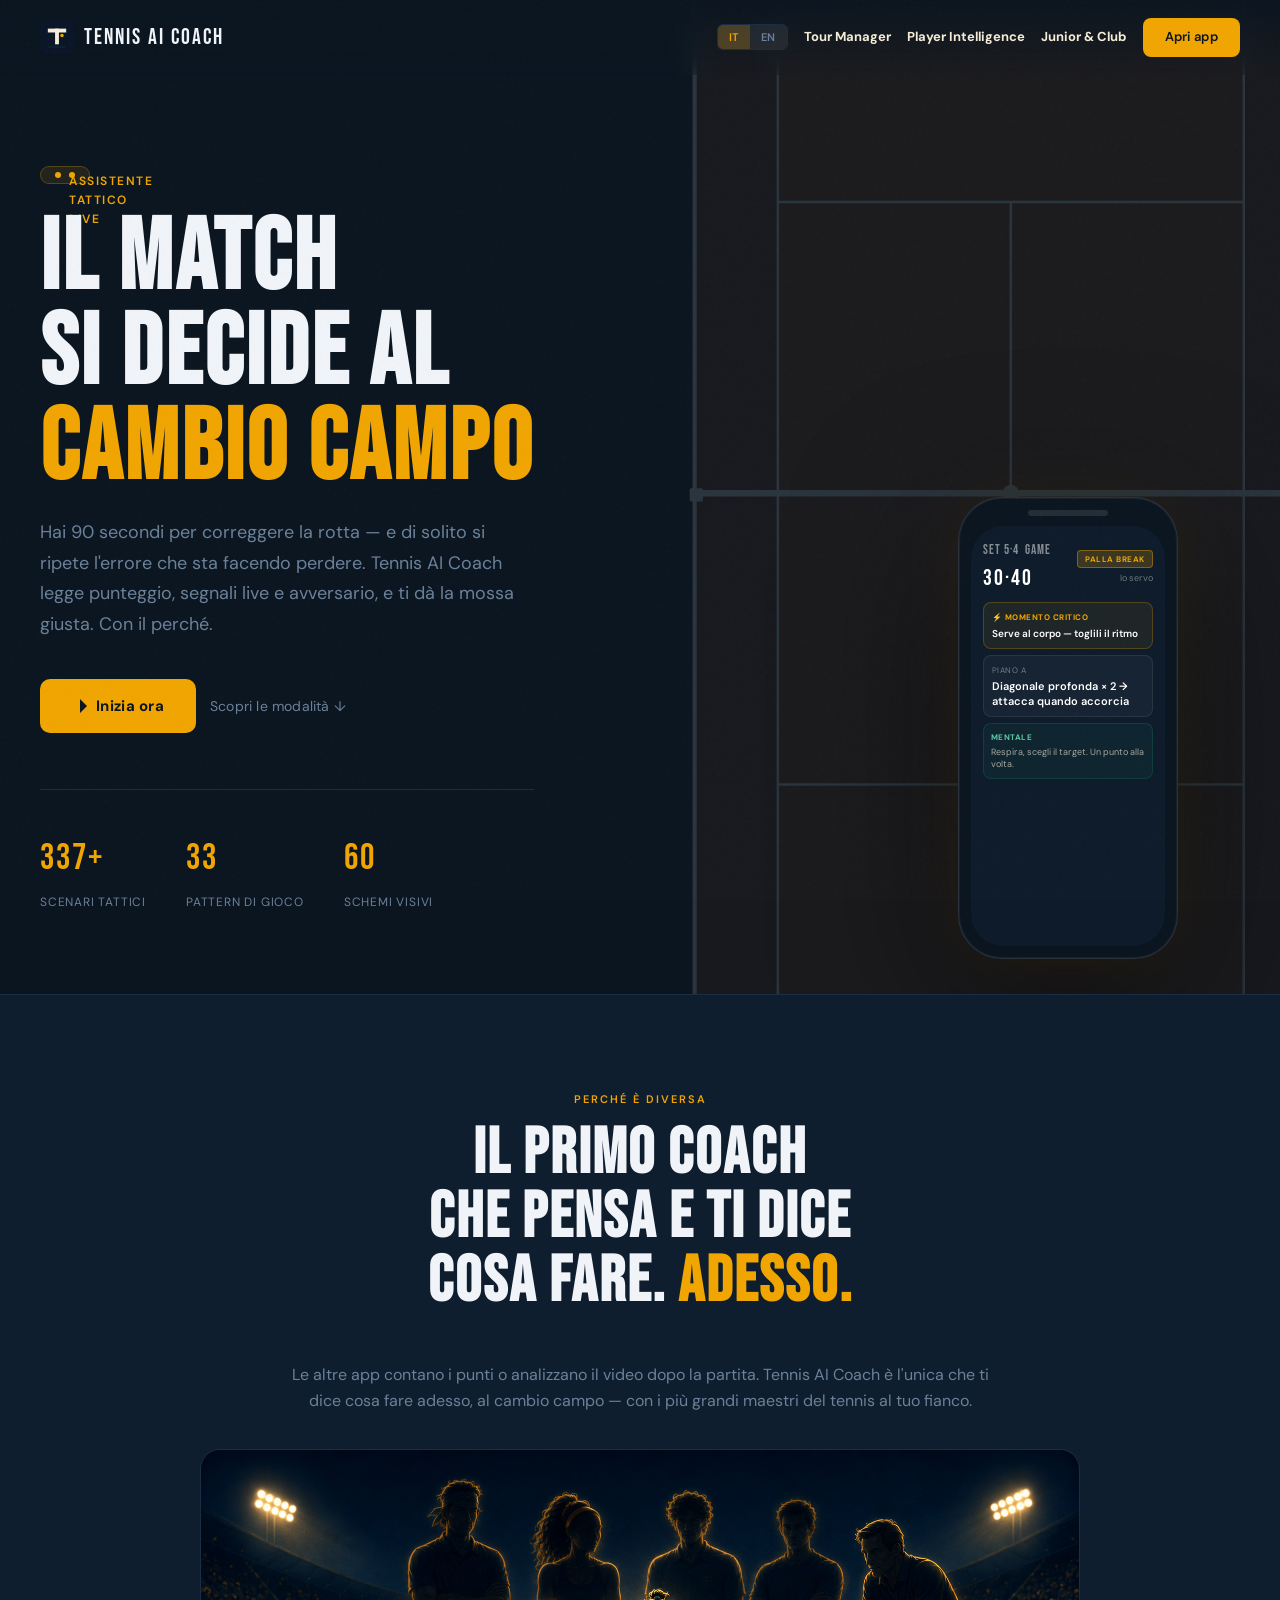
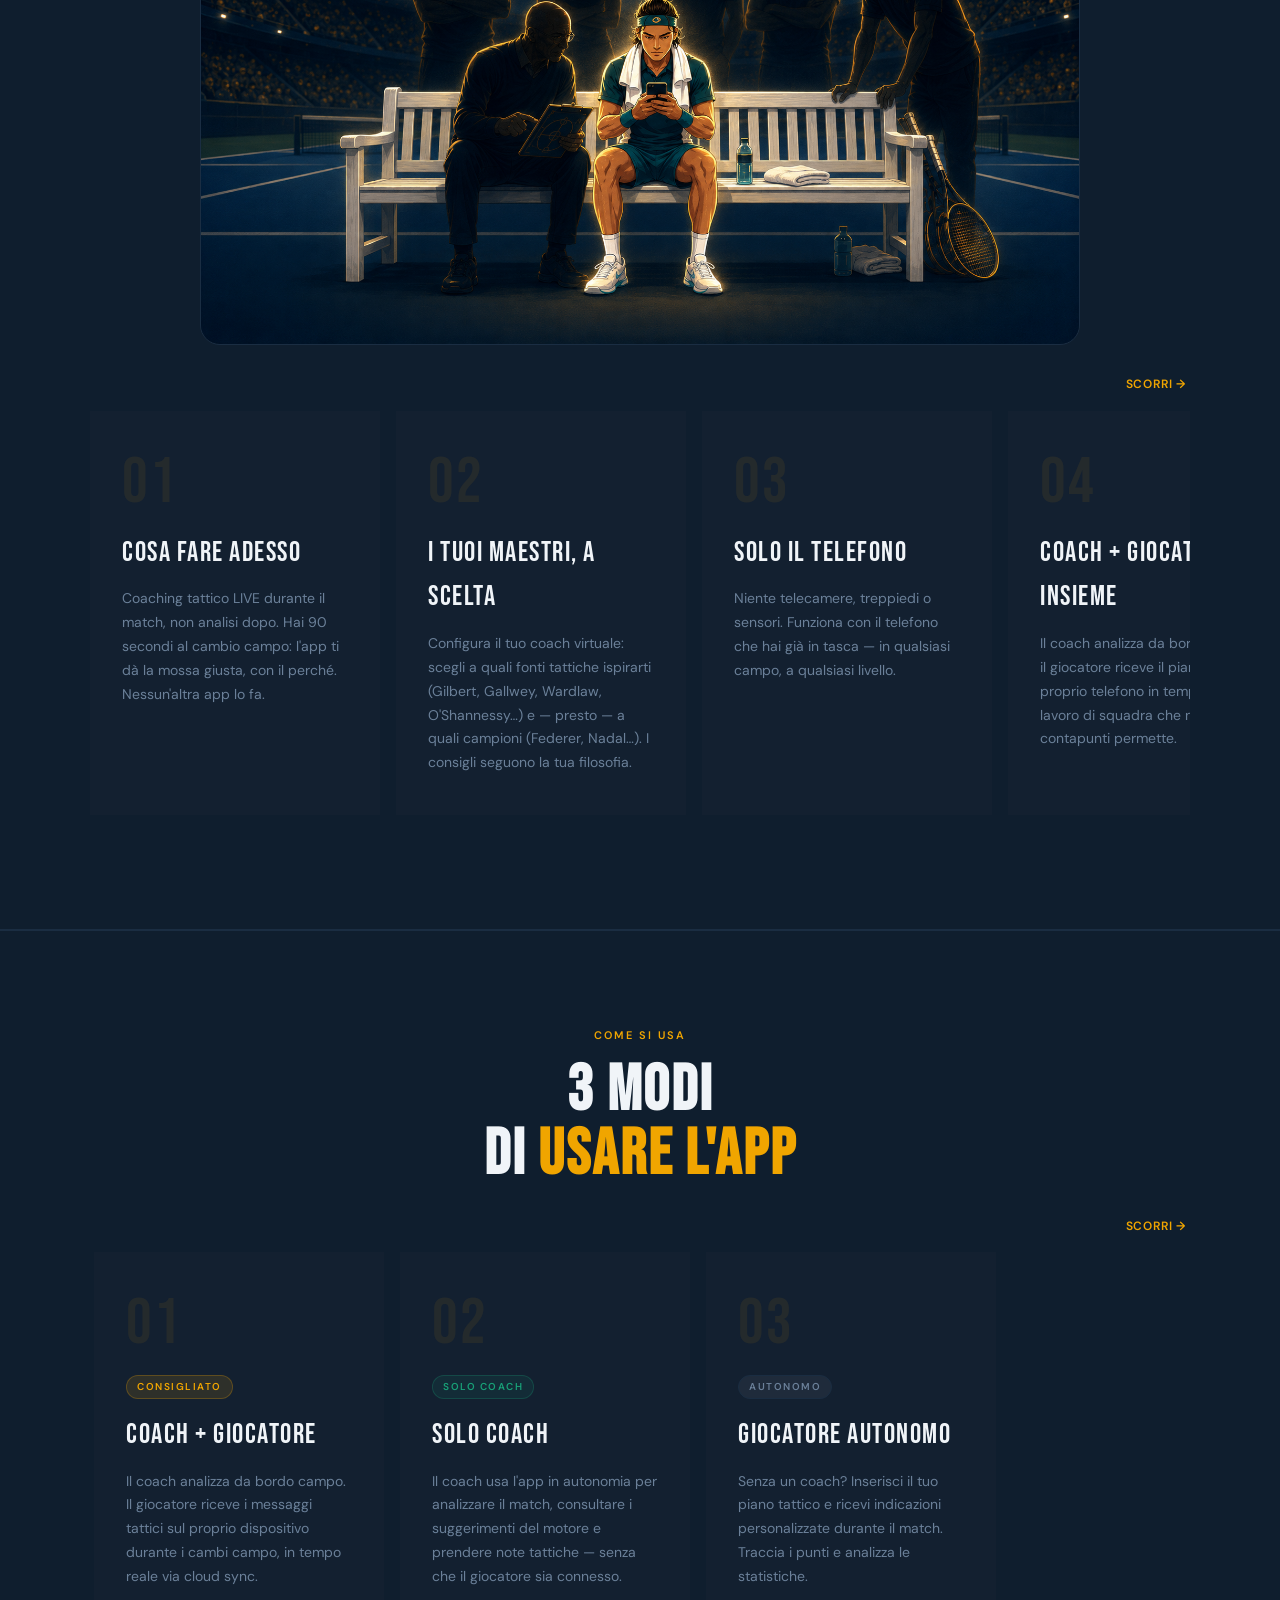
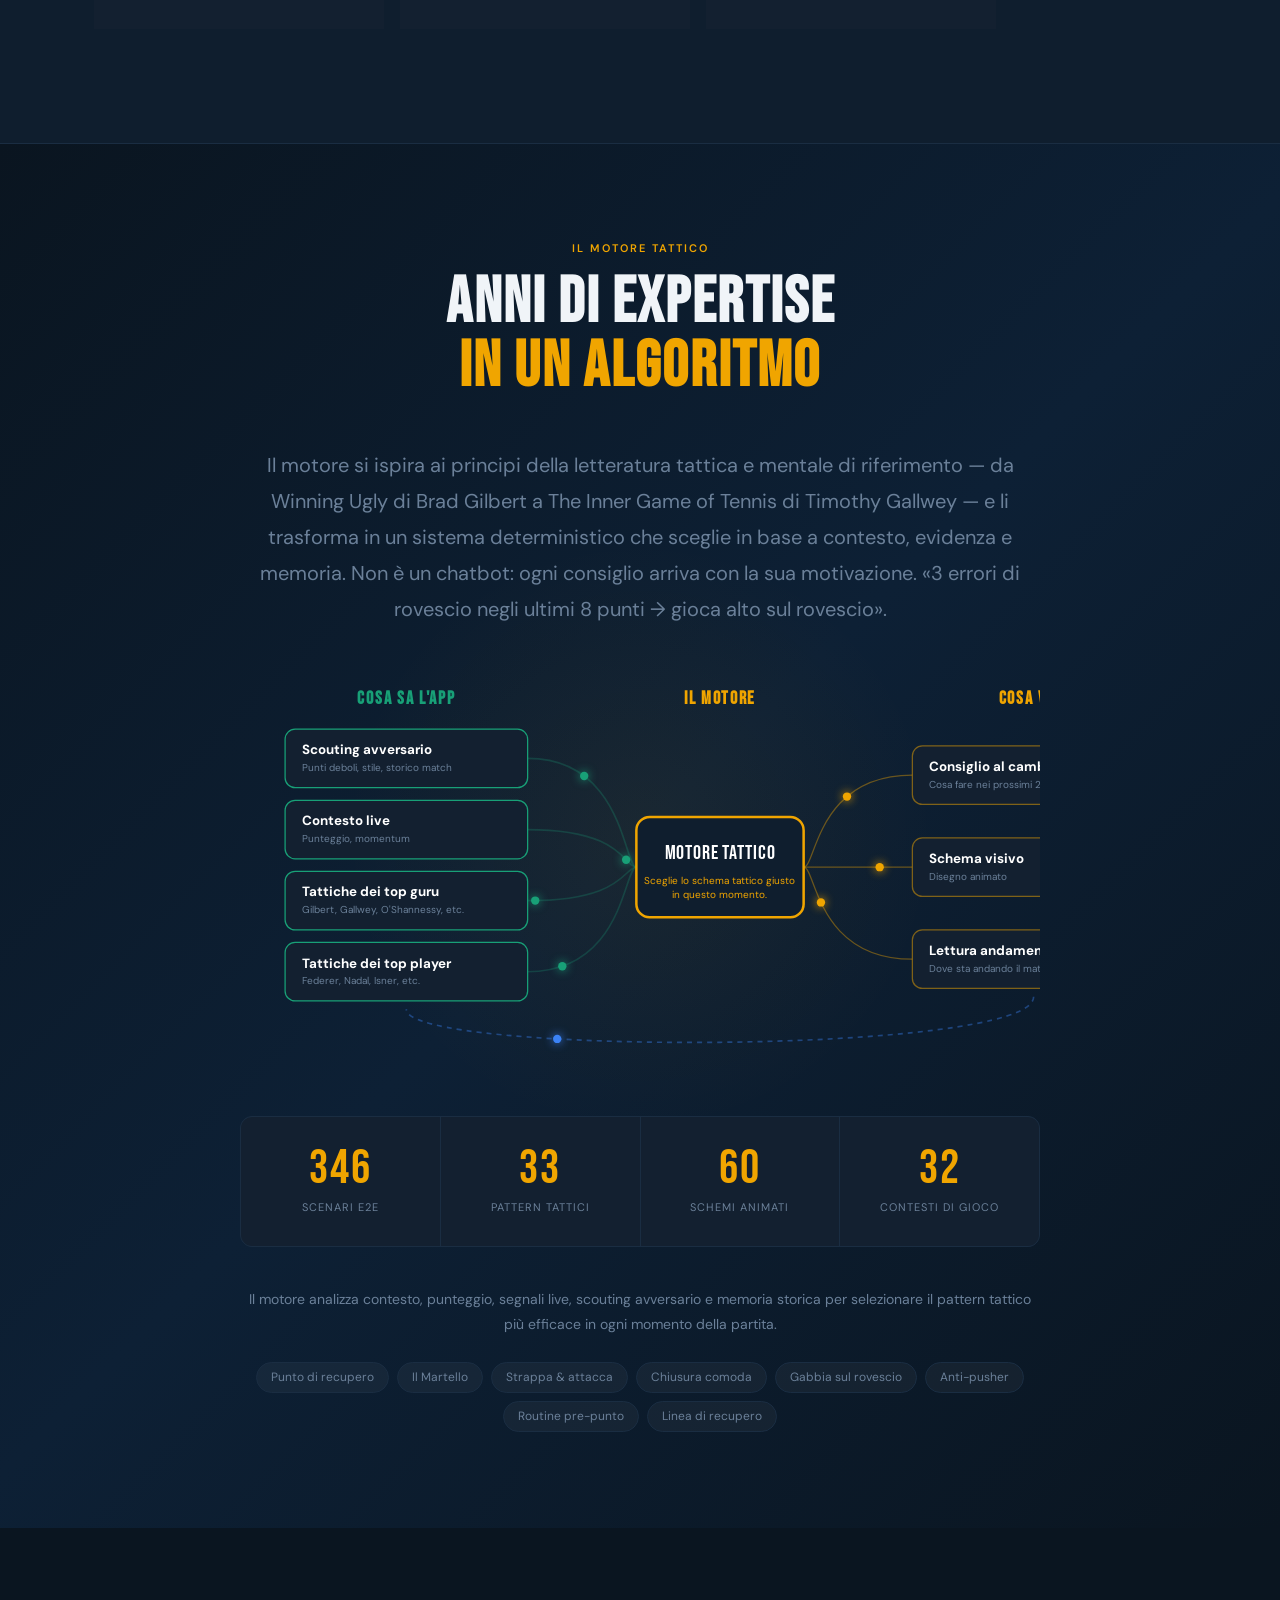
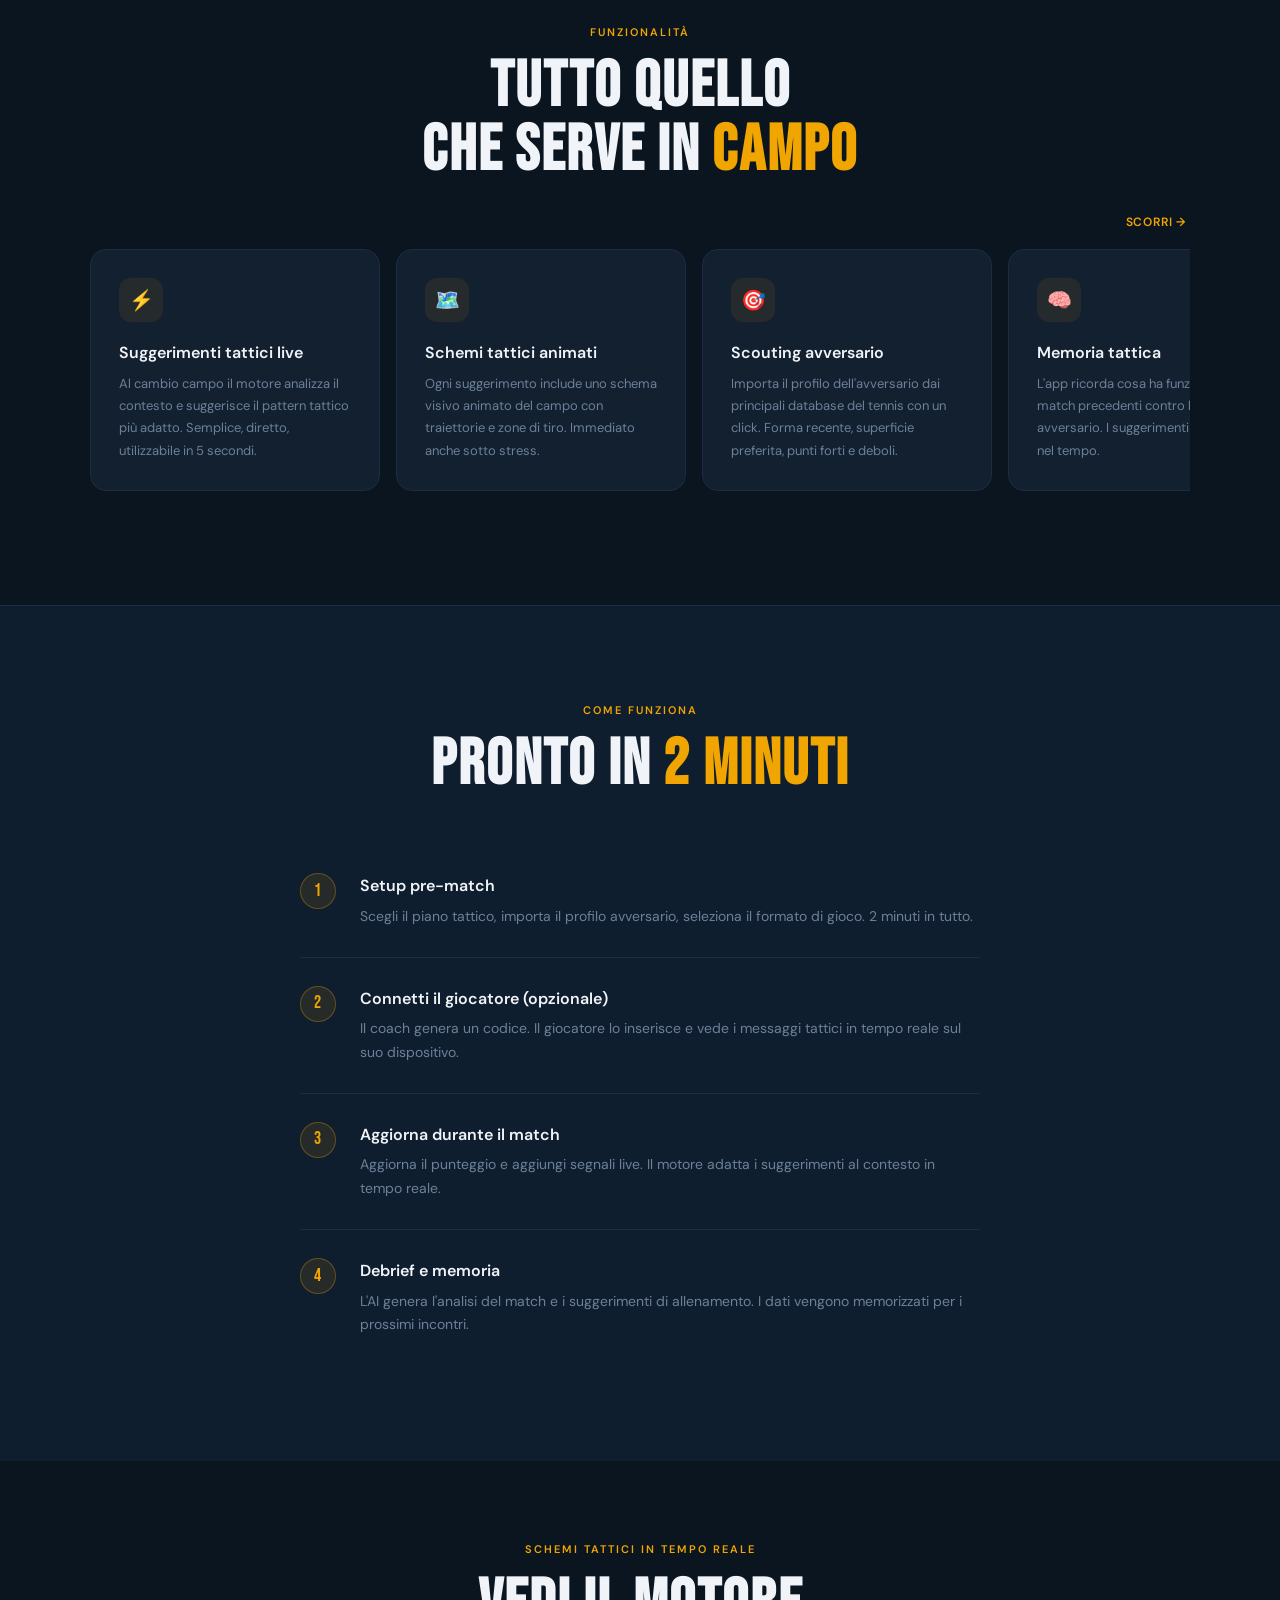
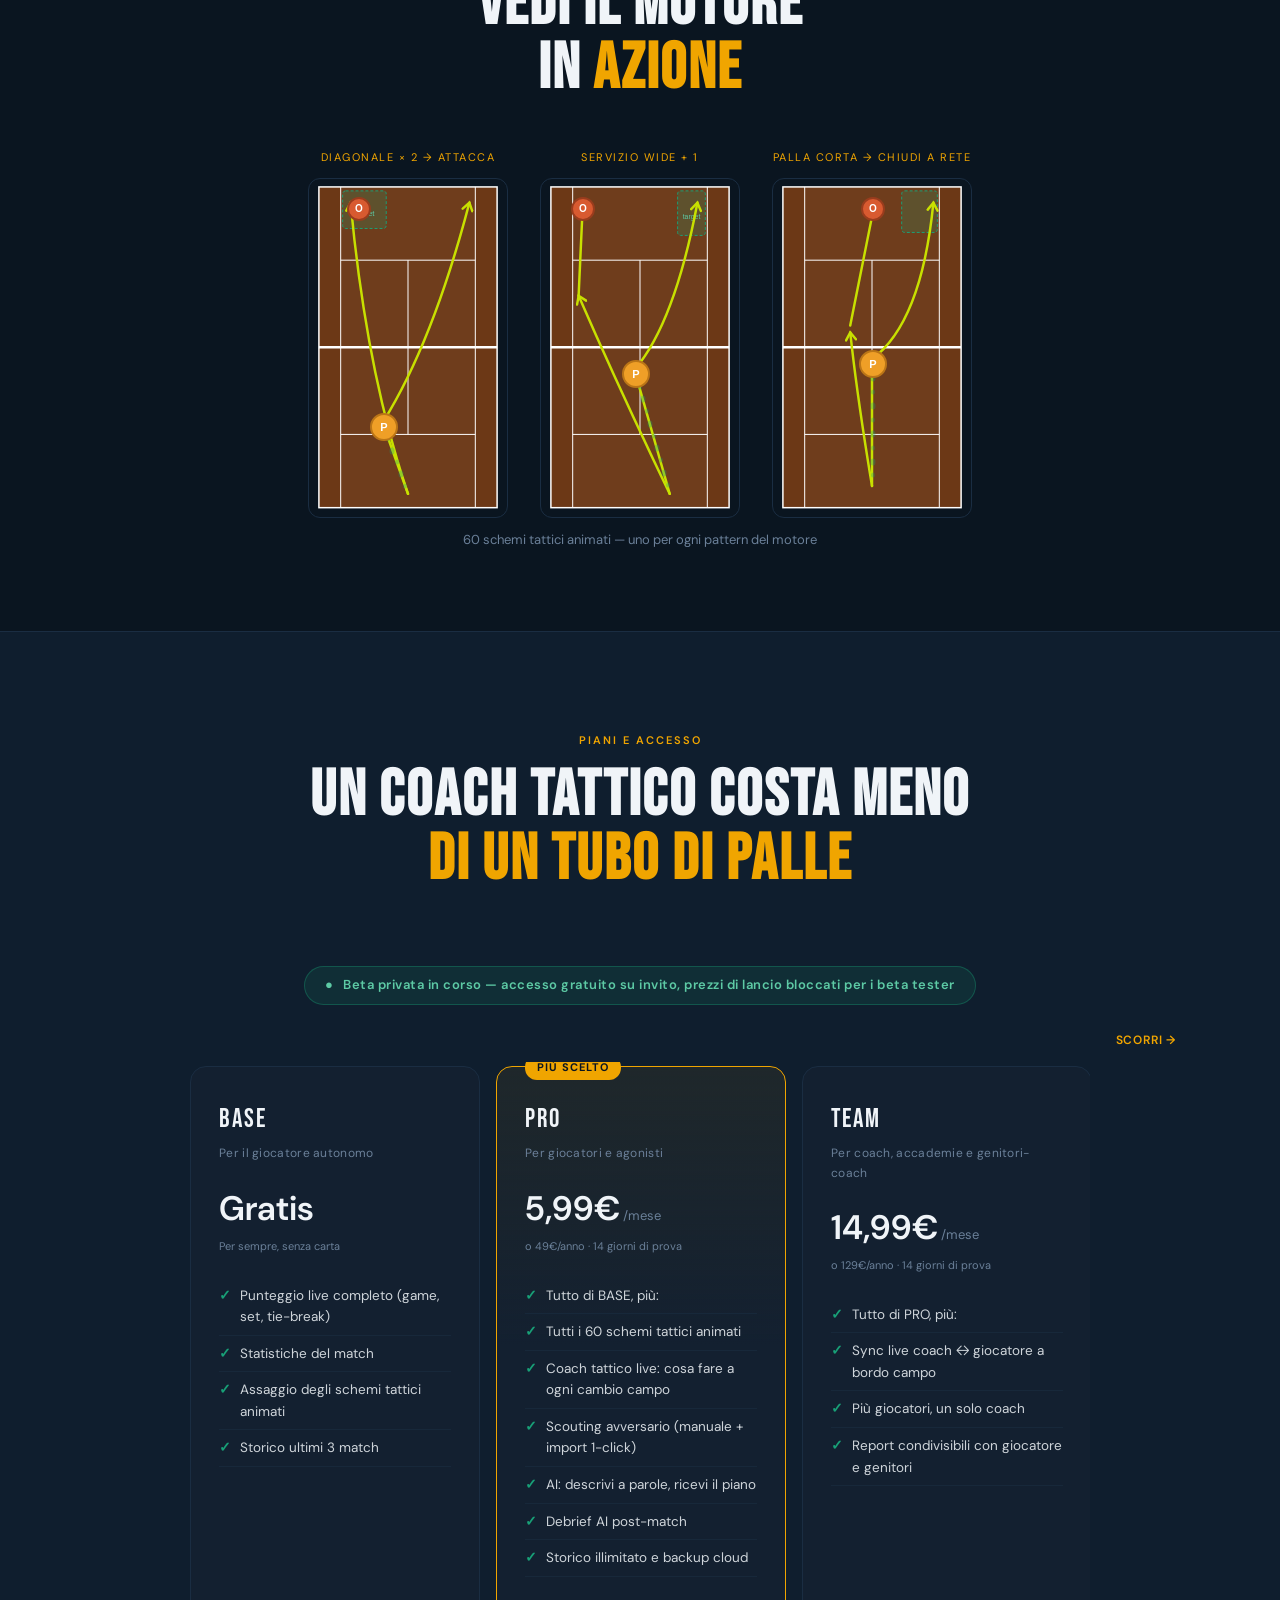
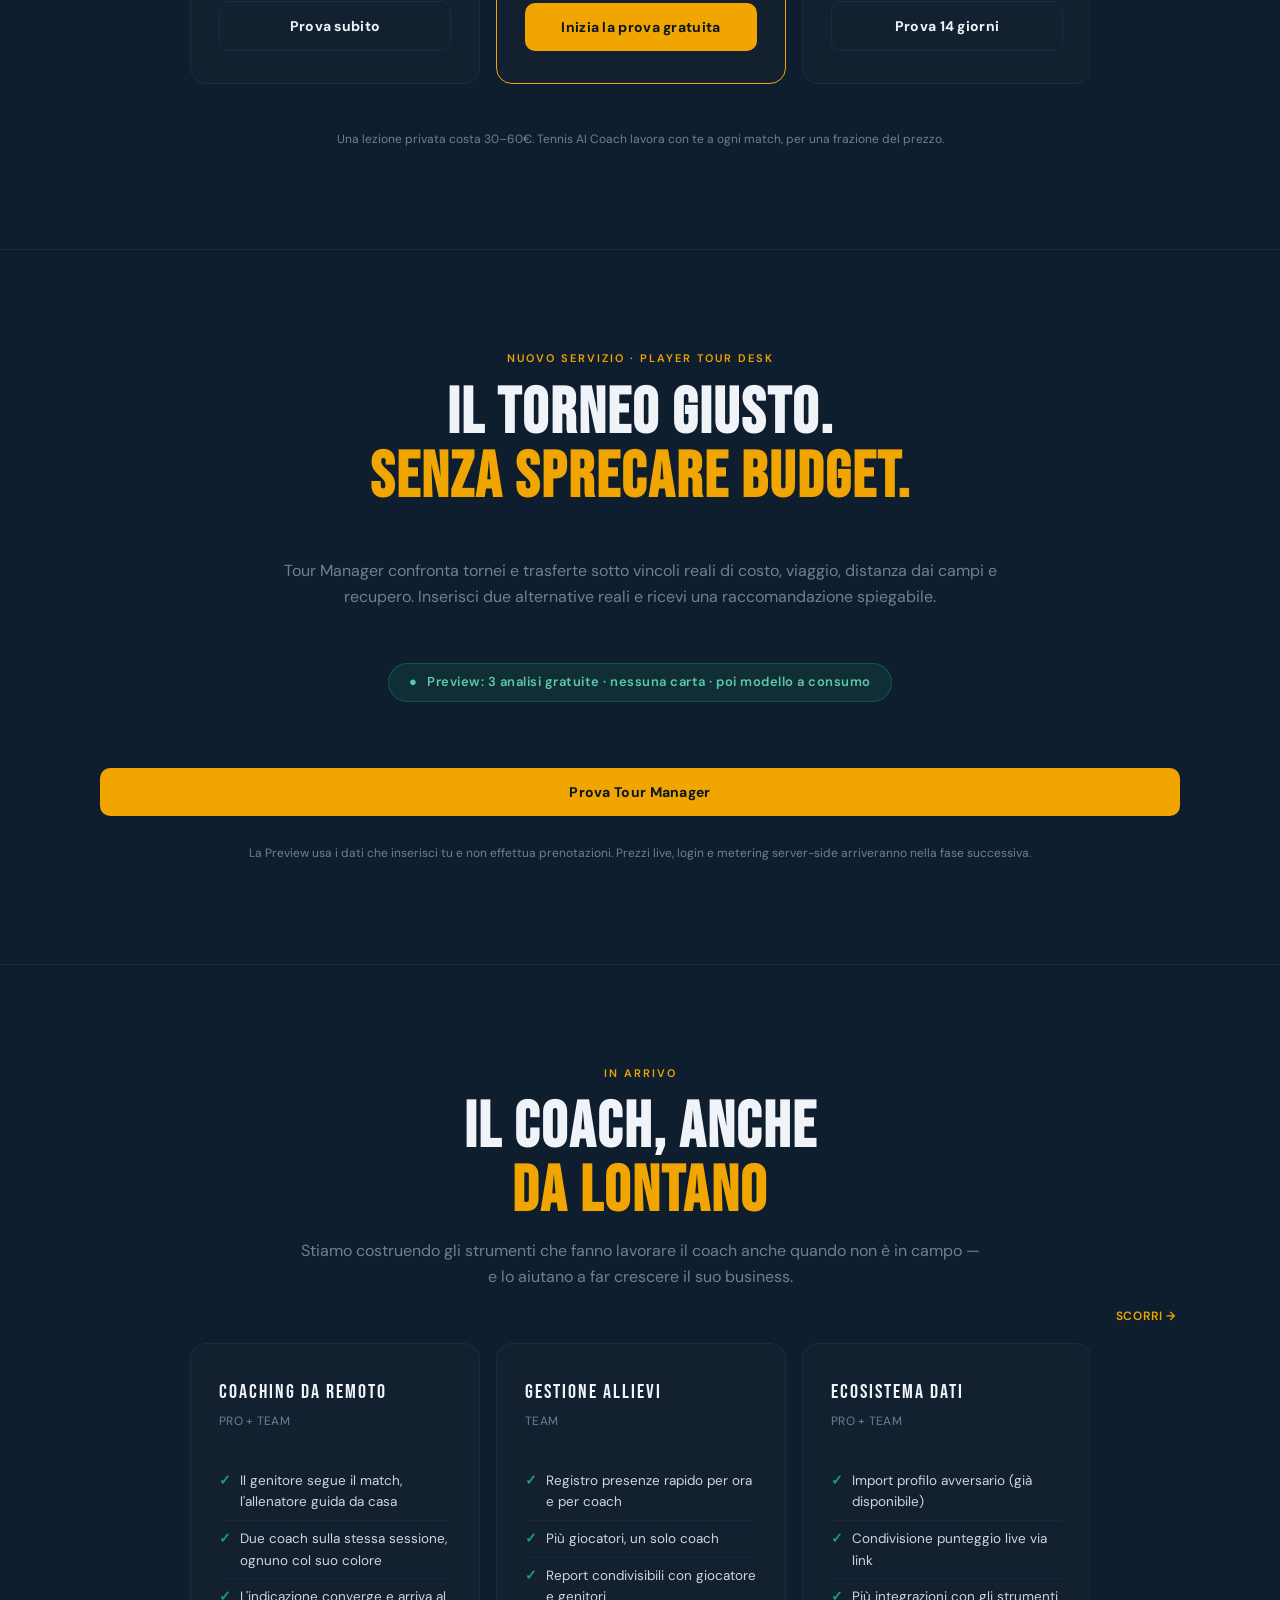
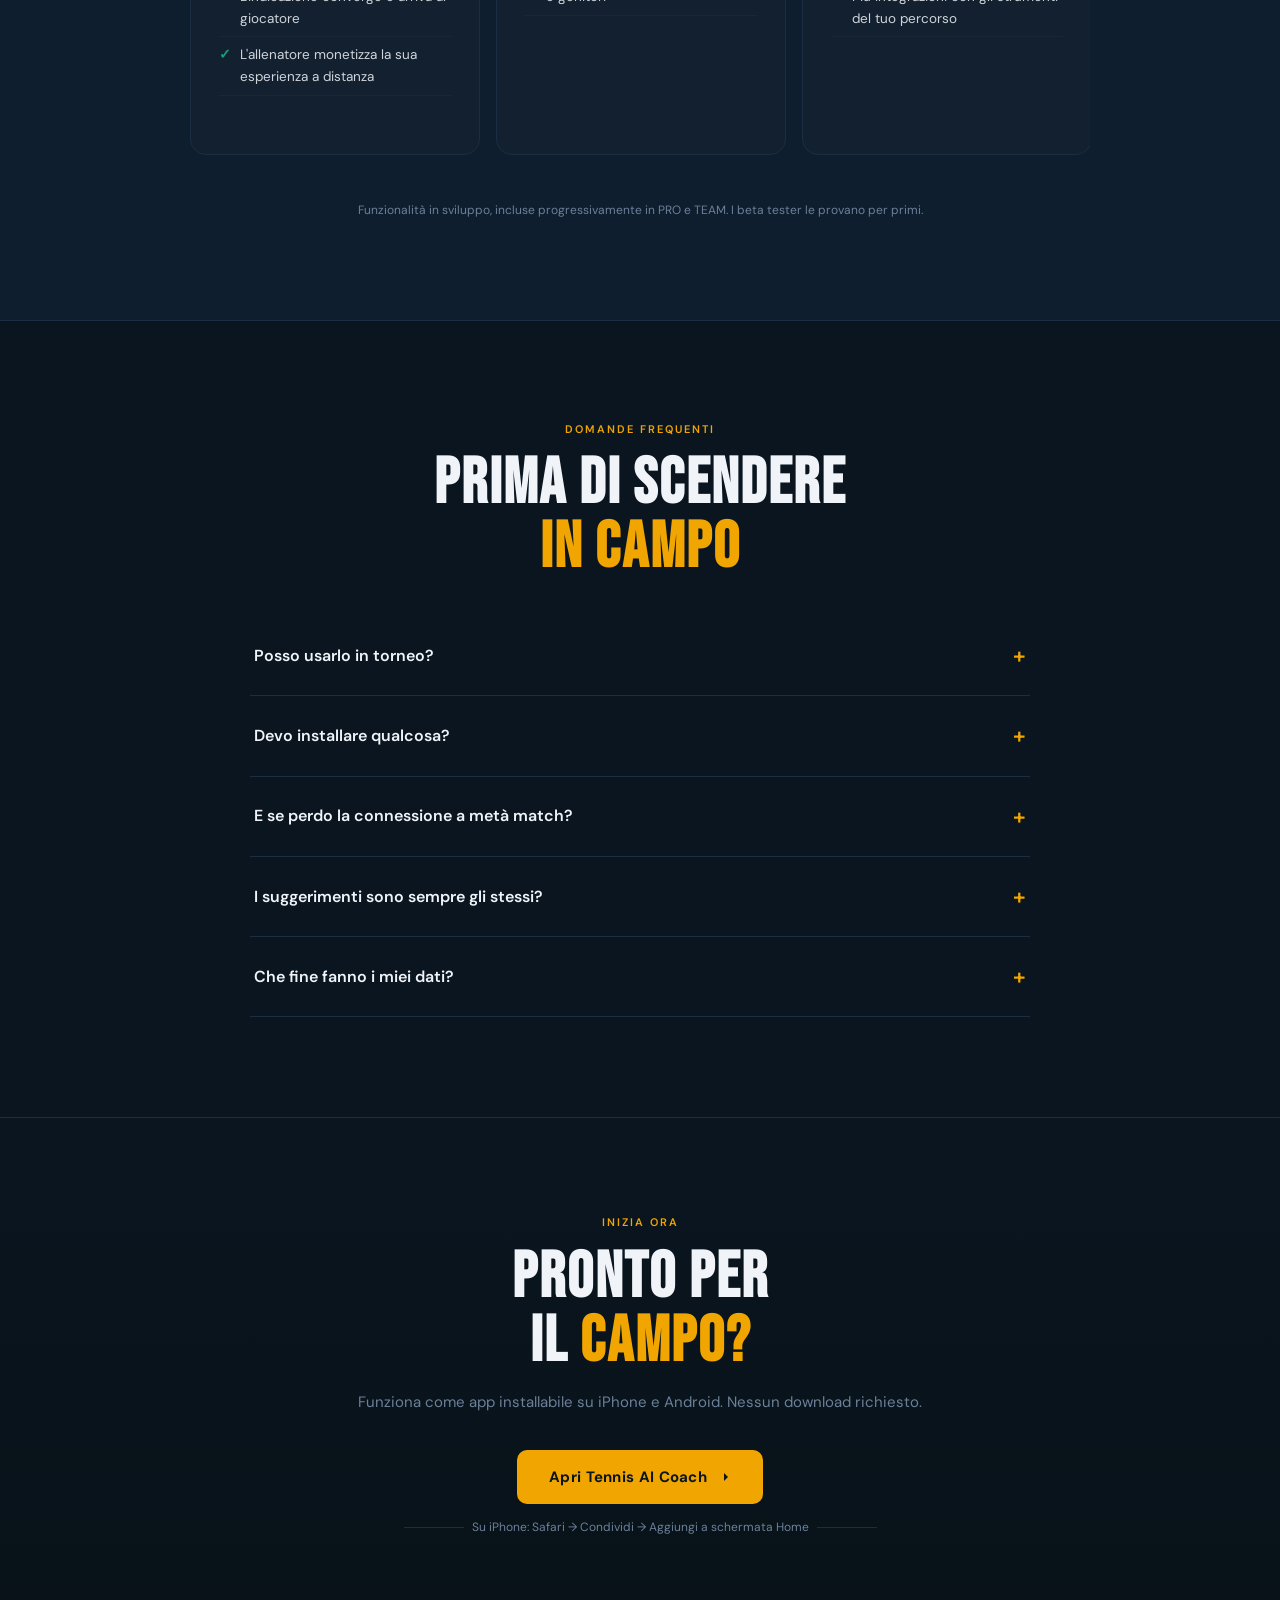
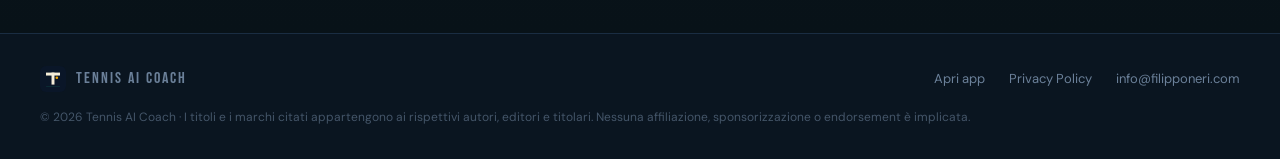
==== commit a5b9ff94: "feat: add junior club parent decision preview" ====
--- a/index.html
+++ b/index.html
@@ -1,676 +1,1303 @@
-<!doctype html>
-<html lang="it" data-theme="default">
+<!DOCTYPE html>
+<html lang="it">
 <head>
-  <meta charset="utf-8">
-  <meta name="viewport" content="width=device-width,initial-scale=1">
-  <title>TennisAgents — Il tuo AI Tennis Team</title>
-  <meta name="description" content="TennisAgents è il tuo AI Tennis Team: Scout, Analyst, Strategist, Match Coach e staff lavorano insieme prima, durante e dopo il match.">
-  <link rel="canonical" href="https://tennisagents.app/">
-  <meta name="robots" content="index,follow,max-image-preview:large">
-  <meta property="og:type" content="website">
-  <meta property="og:site_name" content="TennisAgents">
-  <meta property="og:title" content="TennisAgents — Il tuo AI Tennis Team">
-  <meta property="og:description" content="Un team virtuale di specialisti AI che trasforma contesto, punti e osservazioni in decisioni utili prima, durante e dopo il match.">
-  <meta property="og:url" content="https://tennisagents.app/">
-  <meta property="og:image" content="https://tennisagents.app/assets/hero-mentors.jpg">
-  <meta name="twitter:card" content="summary_large_image">
-  <meta name="twitter:title" content="TennisAgents — Il tuo AI Tennis Team">
-  <meta name="twitter:description" content="Il Player al centro. Un team di specialisti AI intorno, dal pre-match al prossimo allenamento.">
-  <meta name="theme-color" content="#07131f">
-  <meta name="ta-customer-ai-endpoint" content="">
-  <link rel="icon" type="image/png" sizes="32x32" href="/icons/favicon-32.png">
-  <link rel="icon" type="image/svg+xml" href="/icons/icon.svg">
-  <link rel="apple-touch-icon" sizes="180x180" href="/icons/apple-touch-icon.png">
-  <link rel="preconnect" href="https://fonts.googleapis.com">
-  <link rel="preconnect" href="https://fonts.gstatic.com" crossorigin>
-  <link href="https://fonts.googleapis.com/css2?family=Bebas+Neue&family=DM+Sans:wght@400;500;600;700&display=swap" rel="stylesheet">
-  <script type="application/ld+json">{"@context":"https://schema.org","@type":"SoftwareApplication","name":"TennisAgents","url":"https://tennisagents.app/","applicationCategory":"SportsApplication","operatingSystem":"Web, PWA","description":"AI Tennis Team di specialisti che lavorano insieme per scouting, match coaching, debrief e training."}</script>
-  <style>
-    *{box-sizing:border-box}
-    html{scroll-behavior:smooth}
-    :root{
-      --bg:#07131f;--bg2:#091725;--panel:#0c1c2b;--panel2:#10263a;--ink:#f7f7f2;--muted:#9eb0c1;
-      --line:#1c3850;--accent:#f3b51b;--accent2:#d89700;--ok:#4bc69a;--info:#76a9ff;--warn:#f1c76b;
-      --max:1160px;--radius:22px;--shadow:0 28px 80px rgba(0,0,0,.28)
-    }
-    html[data-theme="prism"]{--bg:#11131e;--bg2:#171a28;--panel:#1c2031;--panel2:#242941;--line:#38405d;--accent:#36c5f0;--accent2:#2aa7cc;--ok:#2eb67d;--warn:#ecb22e}
-    html[data-theme="centre"]{--bg:#102418;--bg2:#143120;--panel:#193b27;--panel2:#214b32;--line:#3e6a4d;--accent:#ddd4a7;--accent2:#c7bb80;--ok:#a8d46b;--warn:#f0d36d}
-    html[data-theme="clay"]{--bg:#21130f;--bg2:#2c1912;--panel:#3a2118;--panel2:#4a291d;--line:#754631;--accent:#f0c28e;--accent2:#dfa76e;--ok:#a8d080;--warn:#f0b76c}
-    body{margin:0;background:var(--bg);color:var(--ink);font-family:"DM Sans",ui-sans-serif,system-ui,-apple-system,BlinkMacSystemFont,"Segoe UI",sans-serif;line-height:1.58}
-    a{color:inherit}button{font:inherit}.sr-only{position:absolute;width:1px;height:1px;padding:0;margin:-1px;overflow:hidden;clip:rect(0,0,0,0);white-space:nowrap;border:0}.skip{position:absolute;left:-9999px}.skip:focus{left:16px;top:16px;z-index:9999;background:#fff;color:#000;padding:10px 14px;border-radius:8px}
-    .wrap{width:min(var(--max),calc(100% - 40px));margin:auto}
-    nav{position:sticky;top:0;z-index:50;background:color-mix(in srgb,var(--bg) 91%,transparent);backdrop-filter:blur(14px);border-bottom:1px solid rgba(255,255,255,.07)}
-    .nav{min-height:72px;display:flex;align-items:center;justify-content:space-between;gap:18px}
-    .brand{display:inline-flex;align-items:center;gap:10px;text-decoration:none;min-width:max-content}
-    .brand-icon{width:34px;height:34px;display:block;border-radius:8px}
-    .brand-word{font-family:"Bebas Neue","Arial Narrow",Impact,sans-serif;font-size:25px;line-height:1;letter-spacing:2.2px;color:var(--ink)}
-    .nav-right{display:flex;align-items:center;gap:14px}
-    .navlinks{display:flex;align-items:center;gap:16px;font-size:14px}
-    .navlinks>a:not(.btn){text-decoration:none;color:var(--muted)}.navlinks>a:hover{color:var(--ink)}
-    .lang-sw{display:flex;background:rgba(255,255,255,.045);border:1px solid var(--line);border-radius:8px;overflow:hidden}
-    .lang-sw button{border:0;background:transparent;color:var(--muted);font-weight:700;font-size:11px;padding:7px 10px;cursor:pointer}
-    .lang-sw button.on{background:color-mix(in srgb,var(--accent) 16%,transparent);color:var(--accent)}
-    .btn{display:inline-flex;align-items:center;justify-content:center;gap:8px;border-radius:12px;padding:12px 18px;font-weight:700;text-decoration:none;border:1px solid transparent;transition:.18s ease;cursor:pointer}
-    .btn.primary{background:var(--accent);color:#15200d}.btn.primary:hover{background:var(--accent2);transform:translateY(-1px)}
-    .btn.secondary{border-color:var(--line);background:rgba(255,255,255,.025);color:var(--ink)}.btn.secondary:hover{border-color:var(--accent)}
-    .textlink{display:inline-flex;margin-top:15px;color:#d9e3eb;text-underline-offset:4px}
-    .hero{padding:76px 0 52px;overflow:hidden;position:relative}
-    .hero:before{content:"";position:absolute;right:-14vw;top:-20vw;width:58vw;height:58vw;border-radius:50%;background:radial-gradient(circle,color-mix(in srgb,var(--accent) 17%,transparent),transparent 67%);pointer-events:none}
-    .hero-grid{display:grid;grid-template-columns:1.02fr .98fr;grid-template-areas:"intro visual" "copy visual";column-gap:42px;row-gap:8px;align-items:start}
-    .hero-intro{grid-area:intro}.hero-copy{grid-area:copy}.hero-visual{grid-area:visual;align-self:center}
-    .eyebrow,.status{display:inline-flex;align-items:center;gap:8px;border:1px solid var(--line);background:rgba(255,255,255,.03);border-radius:999px;padding:6px 11px;font-size:12px;font-weight:800;letter-spacing:.45px;text-transform:uppercase}
-    .eyebrow{color:var(--accent);border-color:color-mix(in srgb,var(--accent) 30%,transparent);background:color-mix(in srgb,var(--accent) 7%,transparent)}
-    h1,h2{font-family:"Bebas Neue","Arial Narrow",Impact,sans-serif;font-weight:400}
-    h1{font-size:clamp(56px,7.4vw,92px);line-height:.92;letter-spacing:1px;margin:22px 0 20px;max-width:760px}
-    h1 .accent{color:var(--accent)}
-    .lead{color:var(--muted);font-size:clamp(17px,2vw,21px);max-width:720px}
-    .ctas{display:flex;gap:12px;flex-wrap:wrap;margin-top:30px}.micro{font-size:13px;color:var(--muted);margin-top:13px}
-    .hero-visual{margin:0;border-radius:25px;overflow:hidden;border:1px solid var(--line);background:var(--panel);box-shadow:var(--shadow);position:relative}
-    .hero-visual img{width:100%;display:block;aspect-ratio:16/11;object-fit:cover}
-    .hero-pills{display:flex;gap:8px;flex-wrap:wrap;margin-top:18px}.hero-pills span{font-size:12px;border:1px solid var(--line);padding:5px 9px;border-radius:999px;color:#d5dee6}
-    .handoff-strip{margin-top:28px;display:grid;grid-template-columns:repeat(5,1fr);gap:8px}
-    .handoff-mini{border:1px solid var(--line);background:var(--panel);border-radius:14px;padding:11px;text-align:center;font-size:12px;color:var(--muted);position:relative}
-    .handoff-mini strong{display:block;color:var(--accent);font-size:11px;margin-bottom:4px}.handoff-mini:not(:last-child):after{content:"→";position:absolute;right:-10px;top:50%;transform:translateY(-50%);color:var(--accent);z-index:2}
-    section{padding:70px 0}.alt{background:var(--bg2);border-block:1px solid rgba(255,255,255,.055)}
-    .section-head{max-width:850px;margin-bottom:32px}.kicker{color:var(--accent);font-size:12px;font-weight:800;letter-spacing:1.2px;text-transform:uppercase}
-    h2{font-size:clamp(40px,5.5vw,64px);line-height:.98;letter-spacing:.5px;margin:9px 0 13px}.section-head p{color:var(--muted);font-size:17px;margin:0}
-    .status.live{color:var(--ok);border-color:color-mix(in srgb,var(--ok) 34%,transparent)}.status.beta{color:var(--info);border-color:color-mix(in srgb,var(--info) 34%,transparent)}.status.lab{color:var(--warn);border-color:color-mix(in srgb,var(--warn) 34%,transparent)}
-    .team-grid{display:grid;grid-template-columns:repeat(2,1fr);gap:14px}.agent{background:var(--panel);border:1px solid var(--line);border-radius:var(--radius);padding:22px;position:relative;overflow:hidden}
-    .agent:after{content:"";position:absolute;right:-34px;top:-34px;width:92px;height:92px;border-radius:50%;background:color-mix(in srgb,var(--accent) 7%,transparent)}
-    .agent-head{display:flex;justify-content:space-between;gap:12px;align-items:flex-start}.agent h3{font-size:23px;margin:4px 0 12px}.contract{display:grid;grid-template-columns:86px 1fr;gap:8px 12px;margin:0}
-    .contract dt{color:var(--accent);font-size:11px;font-weight:900;text-transform:uppercase;letter-spacing:.5px}.contract dd{margin:0;color:var(--muted);font-size:14px}
-    .team-divider{grid-column:1/-1;padding:13px 0 2px;color:var(--muted);font-size:13px;text-transform:uppercase;letter-spacing:1px;font-weight:850}
-    .usage{display:grid;gap:12px}.usage-step{display:grid;grid-template-columns:54px 145px 1fr 32px 1fr;gap:13px;align-items:center;border:1px solid var(--line);border-radius:18px;background:var(--panel);padding:16px}
-    .step-no{width:38px;height:38px;border-radius:50%;display:grid;place-items:center;background:color-mix(in srgb,var(--accent) 14%,transparent);color:var(--accent);font-weight:900}
-    .lane{font-size:12px;font-weight:900;text-transform:uppercase;letter-spacing:.6px}.lane.human{color:#f3d08a}.lane.agentlane{color:var(--ok)}
-    .usage-step p{margin:0;color:var(--muted);font-size:14px}.usage-step strong{color:var(--ink)}.move{font-size:22px;text-align:center;color:var(--accent)}
-    .example{margin-top:20px;padding:18px;border-radius:18px;border:1px solid color-mix(in srgb,var(--accent) 30%,transparent);background:color-mix(in srgb,var(--accent) 6%,transparent)}
-    .example .message{font-weight:900;font-size:18px;margin:7px 0}.evidence{display:flex;gap:8px;flex-wrap:wrap}.pill{border:1px solid var(--line);border-radius:999px;padding:4px 8px;font-size:12px;color:#cbd6df}
-    .flow-shell{border:1px solid var(--line);border-radius:25px;background:linear-gradient(145deg,var(--panel2),var(--panel));padding:22px;overflow:hidden;box-shadow:var(--shadow)}
-    .flow-shell svg{width:100%;height:auto;display:block;min-width:700px}.flow-scroll{overflow-x:auto}.flow-note{color:var(--muted);font-size:13px;margin-top:12px}
-    .grid3{display:grid;grid-template-columns:repeat(3,1fr);gap:15px}.card{background:var(--panel);border:1px solid var(--line);border-radius:var(--radius);padding:22px}.card h3{margin:10px 0 8px}.card p{margin:0;color:var(--muted)}
-    .prooflinks{display:flex;gap:9px;flex-wrap:wrap;margin-top:17px}.prooflinks a{border:1px solid var(--line);border-radius:999px;padding:7px 11px;text-decoration:none;font-size:13px}.prooflinks a:hover{border-color:var(--accent)}
-    .labs{display:grid;grid-template-columns:repeat(2,1fr);gap:15px}.labcard .why{border-top:1px solid var(--line);margin-top:13px;padding-top:13px;font-size:13px;color:#c6d2dc}
-    .feed{display:grid;grid-template-columns:1.05fr .95fr;gap:18px}.feed-list{display:grid;gap:10px}.feed-item{border:1px solid var(--line);border-radius:16px;padding:16px;background:rgba(255,255,255,.02)}.feed-item strong{display:block}.feed-item span{font-size:13px;color:var(--muted)}
-    .payer-grid{display:grid;grid-template-columns:repeat(3,1fr);gap:15px}.payer{min-height:220px}.payer .icon{font-size:26px}.guard{border-left:3px solid var(--accent);padding:11px 13px;background:color-mix(in srgb,var(--accent) 6%,transparent);color:#e8d9b0;border-radius:0 12px 12px 0;font-size:13px;margin-top:14px}
-    .partner-agents{display:grid;grid-template-columns:1fr 1fr;gap:12px;margin-top:18px}.mini{border:1px dashed var(--line);padding:16px;border-radius:16px}.mini strong{color:var(--accent)}.mini p{color:var(--muted);margin:5px 0 0;font-size:13px}
-    .premium-grid{display:grid;grid-template-columns:repeat(3,1fr);gap:15px}.pricebox{background:linear-gradient(145deg,var(--panel2),var(--panel));border:1px solid var(--line);border-radius:24px;padding:24px}.pricebox.featured{border-color:color-mix(in srgb,var(--accent) 42%,transparent)}
-    .pricebox ul{padding-left:19px;color:var(--muted)}.pricebox li+li{margin-top:7px}.pricebox h3{font-size:24px;margin:10px 0}.pricebox .for{color:var(--muted);font-size:13px}
-    .ai-shell{display:grid;grid-template-columns:.82fr 1.18fr;gap:18px;align-items:stretch}
-    .ai-intro,.ai-chat{border:1px solid var(--line);border-radius:24px;background:linear-gradient(145deg,var(--panel2),var(--panel));padding:24px;box-shadow:var(--shadow)}
-    .ai-intro p,.ai-note{color:var(--muted)}.ai-prompts{display:grid;gap:9px;margin-top:20px}.ai-prompt{border:1px solid var(--line);background:rgba(255,255,255,.02);color:var(--ink);border-radius:14px;padding:11px 13px;text-align:left;cursor:pointer}.ai-prompt:hover{border-color:var(--accent)}
-    .ai-capabilities{display:grid;grid-template-columns:1fr 1fr;gap:12px;margin-top:18px}.ai-capability{border:1px solid var(--line);border-radius:18px;padding:17px;background:rgba(255,255,255,.025)}.ai-capability h3{margin:4px 0 7px;font-size:20px}.ai-capability p{margin:0;color:var(--muted);font-size:13px}.ai-capability .example-line{margin-top:10px;color:#d7e1ea;font-size:12px}
-    .ai-chat{display:grid;grid-template-rows:auto minmax(220px,1fr) auto auto;gap:12px}.ai-chat-head{display:flex;justify-content:space-between;gap:12px;align-items:center}.ai-chat-tools{display:flex;align-items:center;gap:8px}.ai-state{font-size:12px;color:var(--muted)}.ai-reset{border:0;background:transparent;color:var(--muted);cursor:pointer;font-size:12px;text-decoration:underline}
-    .ai-transcript{min-height:220px;max-height:390px;overflow:auto;display:flex;flex-direction:column;gap:10px;padding:4px}.ai-message{max-width:88%;padding:11px 13px;border-radius:15px;white-space:pre-wrap}.ai-message.user{align-self:flex-end;background:color-mix(in srgb,var(--accent) 18%,var(--panel))}.ai-message.assistant{align-self:flex-start;background:rgba(255,255,255,.045);border:1px solid var(--line)}
-    .ai-form{display:grid;grid-template-columns:1fr auto;gap:9px}.ai-form input{width:100%;border:1px solid var(--line);background:var(--bg2);color:var(--ink);border-radius:13px;padding:12px 13px}.ai-form input:focus{outline:2px solid color-mix(in srgb,var(--accent) 42%,transparent);outline-offset:1px}.ai-meta{min-height:18px;color:var(--muted);font-size:12px}
-
-    .system-pillars{display:grid;grid-template-columns:repeat(5,1fr);gap:10px;margin:22px 0}.system-pillar{border:1px solid var(--line);border-radius:16px;padding:14px;background:rgba(255,255,255,.025);font-size:13px;font-weight:800}
-    .engine-grid{display:grid;grid-template-columns:1fr 1fr;gap:16px}.engine-card{border:1px solid var(--line);border-radius:22px;padding:22px;background:linear-gradient(145deg,var(--panel2),var(--panel))}.engine-card.explorer{border-color:color-mix(in srgb,#8b5cf6 55%,var(--line))}.engine-card.strategist{border-color:color-mix(in srgb,var(--accent) 55%,var(--line))}.engine-card ul{color:var(--muted);padding-left:20px}.engine-tag{font-size:12px;font-weight:900;letter-spacing:.7px;text-transform:uppercase}.engine-card.explorer .engine-tag{color:#b79cff}.engine-card.strategist .engine-tag{color:var(--accent)}
-    .graph-scroll{overflow-x:auto;padding-bottom:8px}.knowledge-graph{position:relative;min-width:760px;min-height:620px;border:1px solid var(--line);border-radius:26px;background:radial-gradient(circle at 55% 40%,rgba(118,169,255,.08),transparent 38%),linear-gradient(145deg,var(--panel2),var(--panel));overflow:hidden}.knowledge-graph-lines{position:absolute;inset:0;width:100%;height:100%;pointer-events:none}.knowledge-edge{fill:none;stroke:#60718a;stroke-width:1.5;stroke-dasharray:5 8;opacity:.55;animation:graph-dash 12s linear infinite}.knowledge-node{position:absolute;transform:translate(-50%,-50%);max-width:170px;border:1px solid var(--line);border-radius:999px;padding:9px 12px;background:#0d1727;color:var(--ink);font-weight:800;font-size:12px;cursor:default;transition:.2s}.knowledge-node.engine{border-color:var(--accent);box-shadow:0 0 24px rgba(243,181,27,.12)}.knowledge-node.intel{border-color:#8b5cf6}.knowledge-node.human{border-color:#76a9ff}.knowledge-node.data{border-style:dashed}.knowledge-node.dim{opacity:.25}.graph-legend{display:flex;gap:12px;flex-wrap:wrap;margin-top:12px;color:var(--muted);font-size:12px}
-
-    .mode-grid{display:grid;grid-template-columns:repeat(3,1fr);gap:16px}.mode-card{border:1px solid var(--line);border-radius:22px;padding:18px;background:var(--panel)}.mode-card h3{margin:8px 0}.mode-card p{color:var(--muted)}.app-shot{position:relative;min-height:250px;border:1px dashed #43516d;border-radius:18px;background:linear-gradient(160deg,#0b1524,#111f34);display:grid;place-items:center;overflow:hidden}.app-shot:before{content:'';position:absolute;inset:18px;border:1px solid rgba(255,255,255,.08);border-radius:14px}.asset-slot-label{color:#8594aa;font-size:12px;text-transform:uppercase;letter-spacing:.7px}.gesture-finger{position:absolute;width:34px;height:34px;border-radius:50%;background:rgba(243,181,27,.78);box-shadow:0 0 0 8px rgba(243,181,27,.12);left:30%;top:60%;animation:track-gesture 3.4s ease-in-out infinite}
-    .app-moments{display:grid;grid-template-columns:repeat(4,1fr);gap:12px}.app-moment{border:1px solid var(--line);border-radius:18px;padding:13px;background:rgba(255,255,255,.02)}.app-moment .app-shot{min-height:190px}.app-moment strong{display:block;margin-top:10px}.app-moment span{color:var(--muted);font-size:12px}
-    .match-proof-head{display:grid;grid-template-columns:1.2fr .8fr;gap:18px;align-items:start}.match-proof-status{border:1px solid var(--line);border-radius:18px;padding:16px;background:var(--panel)}.match-proof-timeline{display:grid;gap:10px;margin-top:18px}.match-proof-row{display:grid;grid-template-columns:.7fr .8fr 1.3fr 1.3fr .7fr;gap:8px;border:1px solid var(--line);border-radius:16px;padding:12px;background:rgba(255,255,255,.02)}.match-proof-cell{display:grid;gap:3px}.match-proof-label{font-size:10px;color:var(--muted);text-transform:uppercase;letter-spacing:.6px}.match-proof-cell strong{font-size:12px}.proof-disclaimer{margin-top:12px;color:var(--muted);font-size:12px}
-    @keyframes graph-dash{to{stroke-dashoffset:-120}}@keyframes track-gesture{0%,100%{transform:translate(0,0)}35%{transform:translate(105px,-65px)}70%{transform:translate(155px,55px)}}
-    .appearance-card{display:grid;grid-template-columns:1fr auto;gap:18px;align-items:center;border:1px solid var(--line);border-radius:22px;padding:22px;background:var(--panel)}
-    .appearance-card p{color:var(--muted);margin:5px 0 0}
-    details{border-bottom:1px solid var(--line);padding:16px 0}summary{cursor:pointer;font-weight:780}details p{color:var(--muted);max-width:850px}
-    .final{text-align:center}.final p{color:var(--muted);max-width:700px;margin:14px auto 28px}
-    footer{border-top:1px solid var(--line);padding:28px 0 86px;color:var(--muted);font-size:13px}.foot{display:flex;justify-content:space-between;gap:18px;flex-wrap:wrap;align-items:center}.foot a{color:var(--muted)}
-    #style-dock{position:fixed;left:16px;bottom:16px;z-index:1000}.style-toggle{border:1px solid var(--line);background:var(--panel);color:var(--ink);border-radius:999px;padding:10px 13px;box-shadow:0 12px 40px rgba(0,0,0,.32);cursor:pointer}
-    .style-menu{display:none;position:absolute;left:0;bottom:48px;width:205px;padding:10px;background:var(--panel);border:1px solid var(--line);border-radius:16px;box-shadow:var(--shadow)}#style-dock.open .style-menu{display:grid;gap:7px}
-    .style-menu button{background:transparent;border:1px solid var(--line);color:var(--ink);padding:9px 10px;border-radius:10px;text-align:left;cursor:pointer}.style-menu button[aria-pressed="true"]{border-color:var(--accent);color:var(--accent)}
-
-    @media(max-width:1000px){.system-pillars{grid-template-columns:repeat(3,1fr)}.mode-grid{grid-template-columns:1fr 1fr}.app-moments{grid-template-columns:1fr 1fr}.match-proof-head{grid-template-columns:1fr}.match-proof-row{grid-template-columns:1fr 1fr}}
-    @media(max-width:720px){.system-pillars,.engine-grid,.mode-grid,.app-moments,.match-proof-row{grid-template-columns:1fr}.knowledge-graph{min-width:720px}}
-    @media(max-width:1000px){.hero-grid{grid-template-columns:1fr;grid-template-areas:"intro" "visual" "copy";row-gap:18px}.feed{grid-template-columns:1fr}.grid3,.payer-grid,.premium-grid{grid-template-columns:1fr 1fr}.usage-step{grid-template-columns:48px 120px 1fr}.usage-step .move,.usage-step .agent-result{grid-column:3}.usage-step .move{display:none}.handoff-strip{grid-template-columns:repeat(5,minmax(135px,1fr));overflow-x:auto;padding-bottom:8px}}
-    @media(max-width:720px){.ai-shell,.ai-capabilities{grid-template-columns:1fr}.ai-form{grid-template-columns:1fr}.ai-form .btn{width:100%}.wrap{width:min(100% - 28px,var(--max))}.navlinks>a:not(.btn){display:none}.navlinks .btn{display:none}.nav-right{gap:8px}.hero{padding-top:48px}.team-grid,.grid3,.payer-grid,.premium-grid,.labs,.partner-agents{grid-template-columns:1fr}.team-divider{grid-column:auto}.usage-step{grid-template-columns:42px 1fr}.usage-step .human-input,.usage-step .agent-result{grid-column:2}.ctas .btn{width:100%}section{padding:56px 0}.appearance-card{grid-template-columns:1fr}.brand-word{font-size:22px}#style-dock{left:12px;bottom:12px}}
-    @media(prefers-reduced-motion:reduce){html{scroll-behavior:auto}.btn{transition:none}.knowledge-edge,.gesture-finger{animation:none}.knowledge-edge{stroke-dasharray:none}.flow-dot{opacity:.9}}
-  </style>
+<meta charset="UTF-8">
+<meta name="viewport" content="width=device-width, initial-scale=1.0">
+<meta name="description" content="Tennis AI Coach — il tuo assistente tattico in campo in tempo reale.">
+<title>Tennis AI Coach — Il match si decide al cambio campo</title>
+<link rel="icon" type="image/png" sizes="32x32" href="/icons/favicon-32.png">
+<link rel="icon" type="image/png" sizes="192x192" href="/icons/icon-192.png">
+<link rel="apple-touch-icon" sizes="180x180" href="/icons/apple-touch-icon.png">
+<link rel="preconnect" href="https://fonts.googleapis.com">
+<link href="https://fonts.googleapis.com/css2?family=Bebas+Neue&family=DM+Sans:ital,wght@0,300;0,400;0,500;0,600;1,300&display=swap" rel="stylesheet">
+<style>
+*{box-sizing:border-box;margin:0;padding:0}
+:root{
+  --ink:#0a1520;
+  --ink2:#0f1e2e;
+  --card:#132030;
+  --gold:#F0A500;
+  --gold2:#c4820a;
+  --cream:#F5EDD8;
+  --muted:#6b8099;
+  --border:#1a2d42;
+  --teal:#18a077;
+  --white:#f0f4f8;
+  --font-display:'Bebas Neue',sans-serif;
+  --font-body:'DM Sans',sans-serif;
+}
+html{scroll-behavior:smooth;font-size:16px}
+body{background:var(--ink);color:var(--white);font-family:var(--font-body);overflow-x:hidden;line-height:1.6}
+
+/* ─── NOISE TEXTURE ─── */
+body::before{
+  content:'';position:fixed;inset:0;
+  background-image:url("data:image/svg+xml,%3Csvg viewBox='0 0 256 256' xmlns='http://www.w3.org/2000/svg'%3E%3Cfilter id='noise'%3E%3CfeTurbulence type='fractalNoise' baseFrequency='0.9' numOctaves='4' stitchTiles='stitch'/%3E%3C/filter%3E%3Crect width='100%25' height='100%25' filter='url(%23noise)' opacity='0.04'/%3E%3C/svg%3E");
+  pointer-events:none;z-index:1000;opacity:.5;
+}
+
+/* ─── NAV ─── */
+nav{
+  display:flex;align-items:center;justify-content:space-between;
+  padding:18px 40px;position:fixed;top:0;left:0;right:0;
+  z-index:100;
+  background:linear-gradient(to bottom,rgba(10,21,32,.95) 0%,transparent 100%);
+  backdrop-filter:blur(12px);
+}
+.logo-mark{display:flex;align-items:center;gap:10px}
+.logo-icon{display:none}
+.logo-text{font-family:var(--font-display);font-size:22px;letter-spacing:2px;color:var(--white)}
+.nav-right{display:flex;align-items:center;gap:16px}
+.lang-sw{display:flex;background:rgba(255,255,255,.07);border:1px solid var(--border);border-radius:6px;overflow:hidden}
+.lang-sw button{padding:5px 11px;font-size:11px;font-weight:600;letter-spacing:.5px;border:none;background:transparent;color:var(--muted);cursor:pointer;font-family:var(--font-body)}
+.lang-sw button.on{background:rgba(240,165,0,.2);color:var(--gold)}
+.cta-nav{background:var(--gold);color:var(--ink);padding:9px 22px;border-radius:8px;font-weight:600;font-size:13px;text-decoration:none;letter-spacing:.3px;transition:background .2s}
+.cta-nav:hover{background:var(--gold2)}
+
+/* fix distanza eyebrow/nav su viewport intermedi */
+@media(max-width:900px){
+  .hero{padding-top:140px}
+}
+/* ─── HERO ─── */
+.hero{
+  min-height:100vh;display:flex;align-items:center;
+  padding:160px 40px 80px;
+  position:relative;overflow:hidden;
+}
+.hero-court{
+  position:absolute;right:-5%;top:50%;transform:translateY(-50%);
+  width:52%;max-width:700px;opacity:.13;
+}
+.hero-court svg{width:100%;height:auto}
+.hero-content{position:relative;z-index:2;max-width:620px}
+.hero-eyebrow{
+  display:inline-flex;align-items:center;gap:8px;
+  background:rgba(240,165,0,.1);border:1px solid rgba(240,165,0,.25);
+  border-radius:20px;padding:5px 14px;margin-bottom:28px;
+  font-size:12px;font-weight:600;letter-spacing:1.5px;
+  color:var(--gold);text-transform:uppercase;
+}
+.hero-eyebrow span{width:6px;height:6px;border-radius:50%;background:var(--gold);display:inline-block;}
+
+h1{
+  font-family:var(--font-display);
+  font-size:clamp(52px,9vw,100px);
+  line-height:.95;letter-spacing:3px;
+  color:var(--white);margin-bottom:8px;
+}
+h1 em{color:var(--gold);font-style:normal}
+.hero-sub{
+  font-size:clamp(15px,2vw,18px);color:var(--muted);
+  max-width:480px;margin:20px 0 40px;line-height:1.7;
+}
+.hero-ctas{display:flex;gap:14px;flex-wrap:wrap;align-items:center}
+.btn-primary{
+  background:var(--gold);color:var(--ink);
+  padding:15px 32px;border-radius:10px;
+  font-weight:700;font-size:15px;text-decoration:none;
+  display:inline-flex;align-items:center;gap:8px;
+  transition:all .2s;letter-spacing:.3px;
+}
+.btn-primary:hover{background:var(--gold2);transform:translateY(-1px)}
+.btn-primary svg{width:16px;height:16px}
+.btn-ghost{
+  color:var(--muted);font-size:14px;text-decoration:none;
+  display:inline-flex;align-items:center;gap:6px;
+  transition:color .2s;letter-spacing:.2px;
+}
+.btn-ghost:hover{color:var(--white)}
+.hero-stats{
+  display:flex;gap:40px;margin-top:56px;
+  padding-top:40px;border-top:1px solid var(--border);
+}
+.hero-stat-num{
+  font-family:var(--font-display);font-size:36px;
+  letter-spacing:2px;color:var(--gold);display:block;
+}
+.hero-stat-label{font-size:12px;color:var(--muted);letter-spacing:.8px;text-transform:uppercase}
+
+/* ─── PHONE MOCKUP ─── */
+.hero-phone{
+  position:absolute;right:8%;top:50%;transform:translateY(-50%) rotate(3deg);
+  width:min(22%,220px);z-index:3;
+  filter:drop-shadow(0 40px 80px rgba(0,0,0,.6));
+}
+.phone-shell{
+  background:#0a1520;border:1px solid rgba(255,255,255,.12);
+  border-radius:44px;padding:12px;
+  box-shadow:inset 0 0 0 1px rgba(255,255,255,.05),
+             0 0 60px rgba(240,165,0,.08);
+}
+.phone-notch{width:80px;height:6px;background:rgba(255,255,255,.1);border-radius:3px;margin:0 auto 10px}
+.phone-screen{background:#0d1b2a;border-radius:32px;overflow:hidden;padding:14px 12px;aspect-ratio:9/19.5}
+.ps-header{display:flex;justify-content:space-between;align-items:center;margin-bottom:10px}
+.ps-score{font-family:var(--font-display);font-size:20px;letter-spacing:2px;color:var(--white)}
+.ps-badge{background:rgba(240,165,0,.15);border:1px solid rgba(240,165,0,.3);border-radius:4px;padding:2px 7px;font-size:9px;font-weight:600;color:var(--gold);letter-spacing:.5px}
+.ps-tag{background:rgba(240,165,0,.12);color:var(--gold);font-size:8px;font-weight:700;letter-spacing:.8px;padding:2px 7px;border-radius:3px;display:inline-block;text-transform:uppercase;margin-bottom:8px}
+.ps-msg{background:rgba(255,255,255,.04);border:1px solid rgba(255,255,255,.07);border-radius:9px;padding:9px;margin-bottom:7px}
+.ps-msg-main{font-size:11px;font-weight:600;color:var(--white);line-height:1.3}
+.ps-msg-sub{font-size:9px;color:var(--muted);margin-top:3px}
+.ps-warn{background:rgba(240,165,0,.06);border:1px solid rgba(240,165,0,.2);border-radius:9px;padding:8px;margin-bottom:7px}
+.ps-warn-label{font-size:8px;font-weight:700;color:var(--gold);letter-spacing:.5px;margin-bottom:2px}
+.ps-warn-text{font-size:10px;color:rgba(245,237,216,.7)}
+.ps-btn{background:var(--gold);border-radius:7px;padding:8px;text-align:center;font-size:10px;font-weight:700;color:var(--ink)}
+
+/* ─── SECTIONS ─── */
+section{padding:96px 40px}
+.section-eyebrow{font-size:11px;font-weight:600;letter-spacing:2px;color:var(--gold);text-transform:uppercase;margin-bottom:14px;text-align:center}
+h2{font-family:var(--font-display);font-size:clamp(36px,6vw,64px);letter-spacing:2px;text-align:center;color:var(--white);margin-bottom:48px;line-height:1}
+h2 span{color:var(--gold)}
+
+/* ─── MODES ─── */
+.modes{background:var(--ink2);border-top:1px solid var(--border);border-bottom:1px solid var(--border)}
+.modes-grid{display:flex;flex-wrap:nowrap;overflow-x:auto;scroll-snap-type:x mandatory}
+.mode-card{
+  background:var(--card);padding:40px 32px;
+  position:relative;overflow:hidden;transition:background .3s;
+}
+.mode-card:hover{background:#19304a}
+.mode-card::before{
+  content:'';position:absolute;top:0;left:0;right:0;height:2px;
+  background:linear-gradient(to right,transparent,var(--gold),transparent);
+  opacity:0;transition:opacity .3s;
+}
+.mode-card:hover::before{opacity:1}
+.mode-num{
+  font-family:var(--font-display);font-size:64px;letter-spacing:2px;
+  color:rgba(240,165,0,.08);line-height:1;margin-bottom:16px;
+}
+.mode-tag{
+  display:inline-block;font-size:10px;font-weight:600;letter-spacing:1.5px;
+  text-transform:uppercase;padding:3px 10px;border-radius:20px;
+  margin-bottom:14px;
+}
+.mode-tag.best{background:rgba(240,165,0,.12);color:var(--gold);border:1px solid rgba(240,165,0,.25)}
+.mode-tag.pro{background:rgba(24,160,119,.1);color:var(--teal);border:1px solid rgba(24,160,119,.25)}
+.mode-tag.free{background:rgba(255,255,255,.05);color:var(--muted);border:1px solid var(--border)}
+.mode-title{font-family:var(--font-display);font-size:28px;letter-spacing:1.5px;color:var(--white);margin-bottom:12px}
+.mode-desc{font-size:14px;color:var(--muted);line-height:1.7}
+
+/* ─── ENGINE ─── */
+.engine-section{
+  background:linear-gradient(135deg,var(--ink) 0%,#0d2035 50%,var(--ink) 100%);
+  position:relative;overflow:hidden;
+}
+.engine-section::before{
+  content:'';position:absolute;
+  width:600px;height:600px;border-radius:50%;
+  background:radial-gradient(circle,rgba(240,165,0,.06) 0%,transparent 70%);
+  top:50%;left:50%;transform:translate(-50%,-50%);
+}
+.engine-inner{max-width:800px;margin:0 auto;text-align:center;position:relative}
+.engine-lead{font-size:clamp(16px,2vw,20px);color:var(--muted);line-height:1.8;margin-bottom:32px}
+.flow-wrap{max-width:760px;margin:0 auto 36px}
+.flow-wrap svg{width:100%;height:auto;display:block}
+.engine-numbers{
+  display:grid;grid-template-columns:repeat(4,1fr);gap:1px;
+  background:var(--border);border:1px solid var(--border);
+  border-radius:12px;overflow:hidden;margin:40px 0;
+}
+.engine-num{background:var(--card);padding:28px 20px;text-align:center}
+.engine-num-val{font-family:var(--font-display);font-size:48px;letter-spacing:2px;color:var(--gold);display:block;line-height:1}
+.engine-num-label{font-size:11px;color:var(--muted);letter-spacing:1px;text-transform:uppercase;margin-top:6px}
+.engine-desc{font-size:14px;color:var(--muted);line-height:1.8}
+.concept-pills{display:flex;flex-wrap:wrap;gap:8px;justify-content:center;margin-top:24px}
+.cpill{
+  background:rgba(255,255,255,.04);border:1px solid var(--border);
+  border-radius:20px;padding:5px 14px;font-size:12px;color:var(--muted);
+}
+
+/* ─── FEATURES ─── */
+.feat-grid{display:flex;flex-wrap:nowrap;overflow-x:auto;scroll-snap-type:x mandatory}
+.feat-card{
+  background:var(--card);border:1px solid var(--border);border-radius:16px;
+  padding:28px;transition:border-color .3s,transform .3s;
+}
+.feat-card:hover{border-color:rgba(240,165,0,.3);transform:translateY(-3px)}
+.feat-icon{
+  width:44px;height:44px;border-radius:12px;background:rgba(240,165,0,.08);
+  display:flex;align-items:center;justify-content:center;
+  font-size:20px;margin-bottom:18px;
+}
+.feat-title{font-size:16px;font-weight:600;color:var(--white);margin-bottom:8px}
+.feat-desc{font-size:13px;color:var(--muted);line-height:1.7}
+
+/* ─── HOW ─── */
+.how-inner{max-width:680px;margin:0 auto}
+.how-steps{display:flex;flex-direction:column;gap:0}
+.how-step{display:flex;gap:24px;padding:28px 0;border-bottom:1px solid var(--border);position:relative}
+.how-step:last-child{border-bottom:none}
+.step-num-wrap{flex-shrink:0;display:flex;flex-direction:column;align-items:center;gap:0}
+.step-circle{
+  width:36px;height:36px;border-radius:50%;
+  background:rgba(240,165,0,.1);border:1px solid rgba(240,165,0,.3);
+  color:var(--gold);font-family:var(--font-display);font-size:18px;letter-spacing:1px;
+  display:flex;align-items:center;justify-content:center;flex-shrink:0;
+}
+.step-content h4{font-size:16px;font-weight:600;color:var(--white);margin-bottom:6px}
+.step-content p{font-size:14px;color:var(--muted);line-height:1.7}
+
+/* ─── CTA FINAL ─── */
+.cta-final{
+  text-align:center;
+  background:linear-gradient(to bottom,var(--ink) 0%,#081218 100%);
+  border-top:1px solid var(--border);
+}
+.cta-final h2{margin-bottom:16px}
+.cta-final p{color:var(--muted);margin-bottom:36px;font-size:15px}
+.pwa-note{
+  font-size:12px;color:var(--muted);margin-top:14px;
+  display:flex;align-items:center;justify-content:center;gap:8px;
+}
+.pwa-note::before,.pwa-note::after{content:'';flex:1;max-width:60px;height:1px;background:var(--border)}
+
+/* ─── FOOTER ─── */
+footer{
+  padding:32px 40px;border-top:1px solid var(--border);
+  display:flex;align-items:center;justify-content:space-between;flex-wrap:wrap;gap:16px;
+}
+.footer-links{display:flex;gap:24px}
+.footer-links a{font-size:13px;color:var(--muted);text-decoration:none;transition:color .2s}
+.footer-links a:hover{color:var(--gold)}
+.footer-copy{font-size:12px;color:rgba(107,128,153,.6)}
+
+/* ─── ANIMATIONS ─── */
+.reveal{opacity:1;transform:none}
+.reveal.visible{opacity:1;transform:none}
+
+
+
+
+/* ─── RESPONSIVE ─── */
+@media(max-width:768px){
+  nav{padding:14px 20px}
+  .hero{padding:100px 20px 60px;flex-direction:column}
+  .hero-court,.hero-phone{display:none}
+  .hero-stats{gap:24px;flex-wrap:wrap}
+  section{padding:64px 20px}
+  .engine-numbers{grid-template-columns:repeat(2,1fr)}
+  footer{flex-direction:column;align-items:flex-start;padding:24px 20px}
+  h2{text-align:left}
+  .section-eyebrow{text-align:left}
+}
+
+@media(max-width:768px){
+  /* Hero */
+  .hero{padding:90px 20px 44px;min-height:auto;flex-direction:column;align-items:flex-start}
+  .hero-court{display:none}
+  .hero-phone{display:none}
+  .hero-eyebrow{display:none}
+  h1{font-size:clamp(44px,12vw,68px)}
+  .hero-stats{gap:20px;margin-top:28px;padding-top:22px}
+  .hero-stat-num{font-size:26px}
+
+  /* Nav */
+  nav{padding:12px 16px}
+  .logo-text{font-size:15px}
+
+  /* Sections */
+  section{padding:48px 20px}
+  h2{font-size:clamp(30px,9vw,48px);text-align:left}
+  .section-eyebrow{text-align:left}
+
+  /* Modes */
+  .modes{padding:48px 0}
+  .modes h2,.modes .section-eyebrow{padding:0 20px}
+  .mode-num{font-size:48px;margin-bottom:10px}
+
+  /* Engine numbers: 2x2 */
+  .engine-numbers{grid-template-columns:repeat(2,1fr)}
+  .engine-num-val{font-size:34px}
+  .engine-inner{text-align:left}
+  .concept-pills{justify-content:flex-start}
+
+  /* Features */
+  .features-section{padding:48px 0}
+  .features-section h2,.features-section .section-eyebrow{padding:0 20px}
+
+  /* How */
+  .how-inner{max-width:100%}
+
+  /* Demo: horizontal scroll */
+  .demo-grid{
+    flex-wrap:nowrap!important;
+    overflow-x:auto;scroll-snap-type:x mandatory;
+    -webkit-overflow-scrolling:touch;
+    padding:0 20px 16px;gap:16px!important;
+    justify-content:flex-start!important;
+    margin:0 -20px!important;
+  }
+  .demo-grid::-webkit-scrollbar{display:none}
+  .demo-card{flex:0 0 auto!important;scroll-snap-align:center;min-width:190px}
+  .court-wrap{width:175px!important;height:298px!important}
+
+  /* CTA */
+  .cta-final h2{text-align:left}
+  .cta-final .btn-primary{display:inline-flex}
+  .pwa-note{justify-content:flex-start}
+  .pwa-note::before,.pwa-note::after{display:none}
+
+  /* Footer */
+  footer{flex-direction:column;gap:14px;padding:24px 20px}
+  .footer-links{flex-wrap:wrap;gap:12px}
+}
+
+/* ─── PRICING ─── */
+.pricing-section{background:var(--ink2);border-top:1px solid var(--border);padding:100px 40px}
+.pricing-inner{max-width:1080px;margin:0 auto;text-align:center}
+.beta-banner{display:inline-flex;align-items:center;gap:10px;background:rgba(24,160,119,.12);border:1px solid rgba(24,160,119,.35);color:#5DCAA5;border-radius:24px;padding:8px 20px;font-size:13px;font-weight:600;letter-spacing:.5px;margin:26px 0 44px}
+.price-grid{display:flex;flex-wrap:nowrap;overflow-x:auto;scroll-snap-type:x mandatory;text-align:left}
+.price-card{background:var(--card);border:1px solid var(--border);border-radius:16px;padding:32px 28px;display:flex;flex-direction:column;position:relative;transition:transform .2s,border-color .2s}
+.price-card:hover{transform:translateY(-3px);border-color:rgba(240,165,0,.4)}
+.price-card.featured{border-color:var(--gold);background:linear-gradient(180deg,rgba(240,165,0,.07),var(--card) 45%)}
+.price-badge{position:absolute;top:-12px;left:28px;background:var(--gold);color:var(--ink);font-size:11px;font-weight:700;letter-spacing:1px;padding:4px 12px;border-radius:12px;text-transform:uppercase}
+.price-tier{font-family:var(--font-display);font-size:26px;letter-spacing:2px;color:var(--white);margin-bottom:4px}
+.price-for{font-size:12px;color:var(--muted);margin-bottom:18px;letter-spacing:.3px}
+.price-val{font-size:34px;font-weight:600;color:var(--white);margin-bottom:2px}
+.price-val small{font-size:13px;color:var(--muted);font-weight:400}
+.price-note{font-size:11px;color:var(--muted);margin-bottom:22px}
+.price-list{list-style:none;margin:0 0 26px;flex:1}
+.price-list li{font-size:13.5px;color:rgba(240,244,248,.85);padding:7px 0;border-bottom:1px solid rgba(26,45,66,.6);display:flex;gap:9px;align-items:baseline}
+.price-list li::before{content:'✓';color:var(--teal);font-weight:700;flex-shrink:0}
+.price-cta{display:block;text-align:center;padding:13px;border-radius:10px;font-weight:700;font-size:14px;text-decoration:none;letter-spacing:.3px;transition:all .2s}
+.price-cta.solid{background:var(--gold);color:var(--ink)}
+.price-cta.solid:hover{background:var(--gold2)}
+.price-cta.line{border:1px solid var(--border);color:var(--white)}
+.price-cta.line:hover{border-color:var(--gold);color:var(--gold)}
+.price-foot{font-size:12px;color:var(--muted);margin-top:28px}
+/* ─── FAQ ─── */
+.faq-section{background:var(--ink);padding:100px 40px;border-top:1px solid var(--border)}
+.faq-inner{max-width:780px;margin:0 auto}
+.faq-item{border-bottom:1px solid var(--border)}
+.faq-item summary{cursor:pointer;list-style:none;display:flex;justify-content:space-between;align-items:center;gap:16px;padding:22px 4px;font-size:16px;font-weight:600;color:var(--white)}
+.faq-item summary::-webkit-details-marker{display:none}
+.faq-item summary::after{content:'+';font-size:22px;color:var(--gold);transition:transform .2s;flex-shrink:0}
+.faq-item[open] summary::after{transform:rotate(45deg)}
+.faq-item p{padding:0 4px 24px;color:var(--muted);font-size:14.5px;line-height:1.75;max-width:660px}
+@media(max-width:760px){.pricing-section,.faq-section{padding:70px 22px}}
+
+/* ─── CARD RAILS: horizontal scroll on every viewport ─── */
+.scroll-hint{
+  max-width:1100px;margin:-18px auto 12px;
+  padding:0 4px;text-align:right;
+  color:var(--gold);font-size:12px;font-weight:600;
+  letter-spacing:.8px;text-transform:uppercase;
+}
+.modes-grid,.feat-grid,.price-grid{
+  display:flex;flex-wrap:nowrap;gap:16px;
+  overflow-x:auto;overflow-y:visible;
+  scroll-snap-type:x mandatory;
+  -webkit-overflow-scrolling:touch;
+  max-width:1100px;margin:0 auto;
+  padding:4px 4px 18px;
+  scrollbar-width:thin;
+  scrollbar-color:rgba(240,165,0,.75) rgba(255,255,255,.06);
+}
+.modes-grid::-webkit-scrollbar,
+.feat-grid::-webkit-scrollbar,
+.price-grid::-webkit-scrollbar{height:6px;display:block}
+.modes-grid::-webkit-scrollbar-track,
+.feat-grid::-webkit-scrollbar-track,
+.price-grid::-webkit-scrollbar-track{background:rgba(255,255,255,.06);border-radius:999px}
+.modes-grid::-webkit-scrollbar-thumb,
+.feat-grid::-webkit-scrollbar-thumb,
+.price-grid::-webkit-scrollbar-thumb{background:rgba(240,165,0,.75);border-radius:999px}
+.mode-card,.feat-card,.price-card{
+  flex:0 0 290px;max-width:290px;
+  scroll-snap-align:start;
+}
+.price-grid{max-width:900px}
+@media(max-width:768px){
+  .scroll-hint{padding:0 20px;margin:-12px 0 10px}
+  .modes-grid,.feat-grid,.price-grid{
+    max-width:none;margin:0;
+    padding:4px 20px 18px;
+  }
+  .mode-card,.feat-card,.price-card{flex-basis:82vw;max-width:300px}
+}
+
+</style>
 </head>
-<body data-requirement="R-CUSTOMER-COPY R-COPY-NO-REDUNDANCY">
-<a class="skip" href="#main" data-it="Vai al contenuto" data-en="Skip to content">Vai al contenuto</a>
-
-<nav aria-label="Navigazione principale">
-  <div class="wrap nav">
-    <a class="brand" href="#top" aria-label="TennisAgents home" data-requirement="R-BRAND-IDENTITY">
-      <img class="brand-icon" src="/icons/icon.svg" alt="" width="34" height="34">
-      <span class="brand-word">TENNISAGENTS</span>
-    </a>
-    <div class="nav-right">
-      <div class="navlinks">
-        <a href="#team" data-it="Il Team" data-en="The Team">Il Team</a>
-        <a href="#how" data-it="Come funziona" data-en="How it works">Come funziona</a>
-        <a href="#ask-tennisagents" data-it="Chiedi all'AI" data-en="Ask the AI">Chiedi all'AI</a>
-        <a href="/demo/live-match/" data-it="Demo" data-en="Demo">Demo</a>
-        <a href="#premium" data-it="Premium" data-en="Premium">Premium</a>
-        <a class="btn primary" href="https://tennis-ai-coach-chi.vercel.app" data-track="try" rel="noopener" data-it="Prova TennisAgents" data-en="Try TennisAgents">Prova TennisAgents</a>
-      </div>
-      <div class="lang-sw" id="lang-switch" aria-label="Language" data-requirement="R-I18N-IT-EN">
-        <button class="on" type="button" data-lang="it" onclick="setLang('it')" aria-pressed="true">IT</button>
-        <button type="button" data-lang="en" onclick="setLang('en')" aria-pressed="false">EN</button>
-      </div>
-    </div>
+<body>
+
+<!-- NAV -->
+<nav>
+  <div class="logo-mark">
+<svg width="34" height="34" viewBox="0 0 512 512" fill="none" xmlns="http://www.w3.org/2000/svg">
+      <rect width="512" height="512" rx="116" fill="#0A1628"/>
+      <rect x="118" y="130" width="276" height="58" fill="#F5EDD8"/>
+      <rect x="227" y="130" width="58" height="236" fill="#F5EDD8"/>
+      <circle cx="331" cy="232" r="26" fill="#F0A500"/>
+      <rect x="118" y="404" width="276" height="8" rx="4" fill="#18a077" opacity="0.30"/>
+    </svg>
+    <span class="logo-text">TENNIS AI COACH</span>
+  </div>
+  <div class="nav-right">
+    <div class="lang-sw">
+      <button class="on" onclick="setLang('it')">IT</button>
+      <button onclick="setLang('en')">EN</button>
+    </div>
+    <a href="./tour-manager.html" style="color:var(--cream);font-size:13px;font-weight:700;text-decoration:none" data-it="Tour Manager" data-en="Tour Manager">Tour Manager</a>
+    <a href="./player-intelligence.html" style="color:var(--cream);font-size:13px;font-weight:700;text-decoration:none" data-it="Player Intelligence" data-en="Player Intelligence">Player Intelligence</a>
+    <a href="./junior-club-intelligence.html" style="color:var(--cream);font-size:13px;font-weight:700;text-decoration:none" data-it="Junior & Club" data-en="Junior & Club">Junior & Club</a>
+    <a href="https://tennis-ai-coach-chi.vercel.app" class="cta-nav" target="_blank" data-it="Apri app" data-en="Open app">Apri app</a>
   </div>
 </nav>
 
-<main id="main">
-<header class="hero" id="top" data-requirement="R-AGENT-TEAM R-CTA R-HERO-MENTORS">
-  <div class="wrap">
-    <div class="hero-grid">
-      <div class="hero-intro">
-        <span class="eyebrow" data-it="Open Beta · Web/PWA" data-en="Open Beta · Web/PWA">Open Beta · Web/PWA</span>
-        <h1>
-<span data-it="Il tuo" data-en="Your">Il tuo</span>
-<span class="accent" data-it="AI Tennis Team." data-en="AI Tennis Team.">AI Tennis Team.</span><br>
-<span data-it="In campo con te." data-en="Courtside with you.">In campo con te.</span>
-        </h1>
-      </div>
-      <figure class="hero-visual" data-requirement="R-MOBILE-HERO-ORDER">
-        <img src="assets/hero-mentors.jpg"
-   alt="Il Player al cambio campo con il suo team virtuale intorno"
-   data-alt-it="Il Player al cambio campo con il suo team virtuale intorno"
-   data-alt-en="The Player at the changeover with the virtual team around them"
-   loading="eager" fetchpriority="high" decoding="async">
-      </figure>
-      <div class="hero-copy">
-        <p class="lead" data-it="Prima del match studia l'avversario. Durante la partita trasforma punti e osservazioni in indicazioni tattiche. Dopo il match ti aiuta a capire cosa allenare. Non un solo coach AI: un team di specialisti che lavora insieme per aiutarti a prendere la prossima decisione." data-en="Before the match it studies your opponent. During play it turns points and observations into tactical guidance. After the match it helps you decide what to train. Not one AI coach, but a team of specialists working together to help you make the next decision.">Prima del match studia l'avversario. Durante la partita trasforma punti e osservazioni in indicazioni tattiche. Dopo il match ti aiuta a capire cosa allenare. Non un solo coach AI: un team di specialisti che lavora insieme per aiutarti a prendere la prossima decisione.</p>
-        <div class="ctas">
-<a class="btn primary" href="https://tennis-ai-coach-chi.vercel.app" data-track="try" rel="noopener" data-it="Prova TennisAgents →" data-en="Try TennisAgents →">Prova TennisAgents →</a>
-<a class="btn secondary" href="#ask-tennisagents" data-track="customer-ai" data-it="Chiedi al Tennis Team" data-en="Ask the Tennis Team">Chiedi al Tennis Team</a>
-<a class="btn secondary" href="#premium" data-track="premium" data-it="Scopri Premium" data-en="Discover Premium">Scopri Premium</a>
+<!-- HERO -->
+<section class="hero">
+  <!-- Court SVG background -->
+  <div class="hero-court">
+    <svg viewBox="0 0 400 680" fill="none" xmlns="http://www.w3.org/2000/svg">
+      <rect x="10" y="10" width="380" height="660" fill="#8B4513" rx="3"/>
+      <rect x="10" y="10" width="50" height="660" fill="#6B3510" opacity=".6"/>
+      <rect x="340" y="10" width="50" height="660" fill="#6B3510" opacity=".6"/>
+      <rect x="10" y="10" width="380" height="660" fill="none" stroke="white" stroke-width="2.5"/>
+      <line x1="60" y1="10" x2="60" y2="670" stroke="white" stroke-width="1.5"/>
+      <line x1="340" y1="10" x2="340" y2="670" stroke="white" stroke-width="1.5"/>
+      <line x1="10" y1="340" x2="390" y2="340" stroke="white" stroke-width="4"/>
+      <line x1="60" y1="165" x2="340" y2="165" stroke="white" stroke-width="1.5"/>
+      <line x1="60" y1="515" x2="340" y2="515" stroke="white" stroke-width="1.5"/>
+      <line x1="200" y1="165" x2="200" y2="515" stroke="white" stroke-width="1.5"/>
+      <circle cx="200" cy="340" r="5" fill="white"/>
+      <rect x="7" y="337" width="8" height="8" fill="white" rx="1"/>
+      <rect x="385" y="337" width="8" height="8" fill="white" rx="1"/>
+    </svg>
+  </div>
+
+  <!-- Phone mockup -->
+  <div class="hero-phone reveal">
+    <div class="phone-shell">
+      <div class="phone-notch"></div>
+      <div class="phone-screen">
+        <!-- Score: break point situation -->
+        <div style="display:flex;justify-content:space-between;align-items:center;margin-bottom:6px">
+          <div>
+            <div style="font-family:var(--font-display);font-size:13px;letter-spacing:1px;color:rgba(255,255,255,.5)">SET 5·4&nbsp;&nbsp;GAME</div>
+            <div style="font-family:var(--font-display);font-size:22px;letter-spacing:2px;color:white">30·40</div>
+          </div>
+          <div style="text-align:right">
+            <div style="background:rgba(240,165,0,.2);border:1px solid rgba(240,165,0,.4);border-radius:4px;padding:2px 7px;font-size:8px;font-weight:700;color:var(--gold);letter-spacing:.5px">PALLA BREAK</div>
+            <div style="font-size:9px;color:rgba(255,255,255,.4);margin-top:3px" data-it="Io servo" data-en="I serve">Io servo</div>
+          </div>
         </div>
-        <a class="textlink" href="#how" data-it="Guarda come lavora il tuo team →" data-en="See how your team works →">Guarda come lavora il tuo team →</a>
-        <p class="micro" data-it="La Beta è disponibile sul web. Le funzioni ancora in evoluzione sono indicate come BETA o LAB." data-en="The Beta is available on the web. Features still evolving are clearly marked BETA or LAB.">La Beta è disponibile sul web. Le funzioni ancora in evoluzione sono indicate come BETA o LAB.</p>
-        <div class="hero-pills" aria-label="TennisAgents lifecycle">
-<span data-it="Prima · Scout" data-en="Before · Scout">Prima · Scout</span>
-<span data-it="Durante · Analyst + Strategist + Match Coach" data-en="During · Analyst + Strategist + Match Coach">Durante · Analyst + Strategist + Match Coach</span>
-<span data-it="Dopo · Trainer + Mental" data-en="After · Trainer + Mental">Dopo · Trainer + Mental</span>
+        <!-- Alert -->
+        <div style="background:rgba(240,165,0,.08);border:1px solid rgba(240,165,0,.25);border-radius:8px;padding:8px;margin-bottom:6px">
+          <div style="font-size:8px;font-weight:700;color:var(--gold);letter-spacing:.5px;margin-bottom:3px" data-it="⚡ MOMENTO CRITICO" data-en="⚡ KEY MOMENT">⚡ MOMENTO CRITICO</div>
+          <div style="font-size:10px;font-weight:600;color:white;line-height:1.3" data-it="Serve al corpo — toglili il ritmo" data-en="Body serve — disrupt their rhythm">Serve al corpo — toglili il ritmo</div>
         </div>
-      </div>
-    </div>
-
-    <div class="handoff-strip" aria-label="TennisAgents handoff">
-      <div class="handoff-mini"><strong>SCOUT</strong><span data-it="Prepara il match" data-en="Prepares the match">Prepara il match</span></div>
-      <div class="handoff-mini"><strong>ANALYST</strong><span data-it="Trova cosa regge" data-en="Finds what holds up">Trova cosa regge</span></div>
-      <div class="handoff-mini"><strong>STRATEGIST</strong><span data-it="Sceglie il piano" data-en="Chooses the plan">Sceglie il piano</span></div>
-      <div class="handoff-mini"><strong>MATCH COACH</strong><span data-it="Lo rende giocabile" data-en="Makes it playable">Lo rende giocabile</span></div>
-      <div class="handoff-mini"><strong>PLAYER</strong><span data-it="Gioca. Il team misura e adatta." data-en="Plays. The team measures and adapts.">Gioca. Il team misura e adatta.</span></div>
-    </div>
-  </div>
-</header>
-
-<section class="alt" id="ask-tennisagents" data-requirement="R-PERSISTENT-AI R-LANDING-AI">
-  <div class="wrap">
-    <div class="section-head">
-      <div class="kicker" data-it="Parla con il sistema TennisAgents" data-en="Talk to the TennisAgents system">Parla con il sistema TennisAgents</div>
-      <h2 data-it="Raccontaci il tuo tennis. Il team capisce da dove partire." data-en="Tell us about your tennis. The team works out where to start.">Raccontaci il tuo tennis. Il team capisce da dove partire.</h2>
-      <p data-it="Non devi sapere quale Agent usare. ChatGPT orchestra la conversazione, TennisAgents mantiene dati, memoria, evidenze e autorità specialistiche." data-en="You do not need to know which Agent to use. ChatGPT orchestrates the conversation while TennisAgents keeps data, memory, evidence and specialist authority.">Non devi sapere quale Agent usare. ChatGPT orchestra la conversazione, TennisAgents mantiene dati, memoria, evidenze e autorità specialistiche.</p>
-    </div>
-    <div class="ai-shell">
-      <div class="ai-intro">
-        <h3 data-it="Inizia anche prima di aprire l'app" data-en="Start even before opening the app">Inizia anche prima di aprire l'app</h3>
-        <p data-it="La stessa conversazione può continuare mentre TennisAgents recupera contesto approvato e coinvolge Scout, Strategist, Tour Manager, Player & Club Intelligence o gli altri specialisti quando servono." data-en="The same conversation can continue while TennisAgents retrieves approved context and involves Scout, Strategist, Tour Manager, Player & Club Intelligence or other specialists when needed.">La stessa conversazione può continuare mentre TennisAgents recupera contesto approvato e coinvolge Scout, Strategist, Tour Manager, Player & Club Intelligence o gli altri specialisti quando servono.</p>
-        <div class="ai-prompts" aria-label="Esempi di domande">
-          <button class="ai-prompt" type="button" data-persona="player" data-it="Player · Domenica gioco contro Marco: da dove partiamo?" data-en="Player · I play Marco on Sunday: where do we start?">Player · Domenica gioco contro Marco: da dove partiamo?</button>
-          <button class="ai-prompt" type="button" data-persona="coach" data-it="Coach · Seguo tre ragazzi: come mi aiuti a preparare i match?" data-en="Coach · I coach three players: how can you help me prepare their matches?">Coach · Seguo tre ragazzi: come mi aiuti a preparare i match?</button>
-          <button class="ai-prompt" type="button" data-persona="parent" data-it="Genitore · Mia figlia fa tornei: come posso capire dove aiutarla?" data-en="Parent · My daughter plays tournaments: how can I understand where to help her?">Genitore · Mia figlia fa tornei: come posso capire dove aiutarla?</button>
-          <button class="ai-prompt" type="button" data-persona="player" data-it="Tour Manager · Ho 6 mesi e 1.800 €: quali tornei scelgo tra FITP e ITF?" data-en="Tour Manager · I have six months and €1,800: which FITP and ITF events should I choose?">Tour Manager · Ho 6 mesi e 1.800 €: quali tornei scelgo tra FITP e ITF?</button>
-          <button class="ai-prompt" type="button" data-persona="parent" data-it="Player & Club Intelligence · Quali club sviluppano meglio i junior U14/U16 e come confronto la traiettoria di mio figlio?" data-en="Player & Club Intelligence · Which clubs develop U14/U16 juniors best, and how can I compare my child's trajectory?">Player & Club Intelligence · Quali club sviluppano meglio i junior U14/U16 e come confronto la traiettoria di mio figlio?</button>
+        <!-- Tactic -->
+        <div style="background:rgba(255,255,255,.04);border:1px solid rgba(255,255,255,.08);border-radius:8px;padding:8px;margin-bottom:6px">
+          <div style="font-size:8px;color:rgba(255,255,255,.4);letter-spacing:.5px;margin-bottom:3px;text-transform:uppercase" data-it="Piano A" data-en="Plan A">Piano A</div>
+          <div style="font-size:11px;font-weight:600;color:white;line-height:1.3" data-it="Diagonale profonda × 2 → attacca quando accorcia" data-en="Deep diagonal × 2 → attack on short ball">Diagonale profonda × 2 → attacca quando accorcia</div>
         </div>
-      </div>
-      <div class="ai-chat" id="ta-ai-chat">
-        <div class="ai-chat-head"><strong data-it="Chiedi al Tennis Team" data-en="Ask the Tennis Team">Chiedi al Tennis Team</strong><div class="ai-chat-tools"><span class="ai-state" id="ta-ai-state">AI preview</span><button class="ai-reset" id="ta-ai-reset" type="button" data-it="Nuova" data-en="New">Nuova</button></div></div>
-        <div class="ai-transcript" id="ta-ai-transcript" aria-live="polite"></div>
-        <form class="ai-form" id="ta-ai-form"><label class="sr-only" for="ta-ai-input">Messaggio</label><input id="ta-ai-input" maxlength="2000" autocomplete="off" data-placeholder-it="Scrivi cosa vuoi ottenere..." data-placeholder-en="Tell us what you want to achieve..." placeholder="Scrivi cosa vuoi ottenere..."><button class="btn primary" type="submit" data-it="Invia" data-en="Send">Invia</button></form>
-        <div class="ai-meta" id="ta-ai-meta" data-it="La sessione resta opaca nel browser; la memoria canonica rimane reference-first in TennisAgents." data-en="The browser keeps only an opaque session id; canonical memory stays reference-first in TennisAgents.">La sessione resta opaca nel browser; la memoria canonica rimane reference-first in TennisAgents.</div>
-      </div>
-    </div>
-    <div class="ai-capabilities" aria-label="TennisAgents lifecycle intelligence">
-      <article class="ai-capability"><div class="kicker">TOUR MANAGER</div><h3 data-it="Dal torneo singolo a una stagione sostenibile" data-en="From one tournament to a sustainable season">Dal torneo singolo a una stagione sostenibile</h3><p data-it="Confronta calendario, valore competitivo, probabilità di accesso, viaggio, budget, recovery e conflitti per costruire piani alternativi invece di scegliere i tornei uno alla volta." data-en="Compare calendar, competitive value, entry probability, travel, budget, recovery and conflicts to build alternative plans instead of choosing events one by one.">Confronta calendario, valore competitivo, probabilità di accesso, viaggio, budget, recovery e conflitti per costruire piani alternativi invece di scegliere i tornei uno alla volta.</p><div class="example-line" data-it="Esempio: «U16, 3.1, sei mesi e 1.800 €: fammi vedere tre Tour possibili e spiegami i compromessi»." data-en="Example: ‘U16, 3.1, six months and €1,800: show me three possible Tours and explain the trade-offs.’">Esempio: «U16, 3.1, sei mesi e 1.800 €: fammi vedere tre Tour possibili e spiegami i compromessi».</div></article>
-      <article class="ai-capability"><div class="kicker">PLAYER &amp; CLUB INTELLIGENCE</div><h3 data-it="Capire la traiettoria, non solo la classifica di oggi" data-en="Understand the trajectory, not just today's ranking">Capire la traiettoria, non solo la classifica di oggi</h3><p data-it="Dossier giocatore, evoluzione della classifica, forma recente, avversari, tornei e metriche di sviluppo dei club aiutano Player, Coach e Genitori a confrontare percorsi e contesti con evidenze." data-en="Player dossiers, ranking evolution, recent form, opponents, tournaments and club-development metrics help Players, Coaches and Parents compare pathways and environments with evidence.">Dossier giocatore, evoluzione della classifica, forma recente, avversari, tornei e metriche di sviluppo dei club aiutano Player, Coach e Genitori a confrontare percorsi e contesti con evidenze.</p><div class="example-line" data-it="Esempio: «Quali club producono più junior U14/U16 in crescita e come si confronta la traiettoria di mio figlio?»" data-en="Example: ‘Which clubs produce more improving U14/U16 juniors, and how does my child's trajectory compare?’">Esempio: «Quali club producono più junior U14/U16 in crescita e come si confronta la traiettoria di mio figlio?»</div></article>
+        <!-- Mental -->
+        <div style="background:rgba(29,158,117,.07);border:1px solid rgba(29,158,117,.2);border-radius:8px;padding:7px">
+          <div style="font-size:8px;font-weight:700;color:#5DCAA5;letter-spacing:.5px;margin-bottom:2px" data-it="MENTALE" data-en="MENTAL">MENTALE</div>
+          <div style="font-size:9px;color:rgba(245,237,216,.65);line-height:1.4" data-it="Respira, scegli il target. Un punto alla volta." data-en="Breathe, pick your target. One point at a time.">Respira, scegli il target. Un punto alla volta.</div>
+        </div>
+      </div>
+    </div>
+  </div>
+
+  <div class="hero-content">
+    <div class="hero-eyebrow reveal">
+      <span></span>
+      <span data-it="Assistente tattico live" data-en="Live tactical assistant">Assistente tattico live</span>
+    </div>
+    <h1 class="reveal reveal-delay-1" data-it="IL MATCH<br>SI DECIDE AL<br><em>CAMBIO CAMPO</em>" data-en="THE MATCH<br>IS WON AT THE<br><em>CHANGEOVER</em>">IL MATCH<br>SI DECIDE AL<br><em>CAMBIO CAMPO</em></h1>
+    <p class="hero-sub reveal reveal-delay-2" data-it="Hai 90 secondi per correggere la rotta — e di solito si ripete l'errore che sta facendo perdere. Tennis AI Coach legge punteggio, segnali live e avversario, e ti dà la mossa giusta. Con il perché." data-en="You get 90 seconds to change course — and most players repeat the mistake that's losing them the match. Tennis AI Coach reads the score, live signals and your opponent, and hands you the right move. With the reason why.">Hai 90 secondi per correggere la rotta — e di solito si ripete l'errore che sta facendo perdere. Tennis AI Coach legge punteggio, segnali live e avversario, e ti dà la mossa giusta. Con il perché.</p>
+    <div class="hero-ctas reveal reveal-delay-3">
+      <a href="https://tennis-ai-coach-chi.vercel.app" class="btn-primary" target="_blank" data-it="Inizia ora" data-en="Start now">
+        <svg viewBox="0 0 16 16" fill="currentColor"><path d="M8 1l7 7-7 7M1 8h14"/></svg>
+        <span data-it="Inizia ora" data-en="Start now">Inizia ora</span>
+      </a>
+      <a href="#modes" class="btn-ghost" data-it="Scopri le modalità ↓" data-en="Explore modes ↓">Scopri le modalità ↓</a>
+    </div>
+    <div class="hero-stats reveal">
+      <div>
+        <span class="hero-stat-num">337+</span>
+        <span class="hero-stat-label" data-it="Scenari tattici" data-en="Tactical scenarios">Scenari tattici</span>
+      </div>
+      <div>
+        <span class="hero-stat-num">33</span>
+        <span class="hero-stat-label" data-it="Pattern di gioco" data-en="Game patterns">Pattern di gioco</span>
+      </div>
+      <div>
+        <span class="hero-stat-num">60</span>
+        <span class="hero-stat-label" data-it="Schemi visivi" data-en="Visual diagrams">Schemi visivi</span>
+      </div>
     </div>
   </div>
 </section>
 
-
-<section id="tennis-intelligence-system" data-requirement="R-SYSTEM-STORY R-EXPLORER-STRATEGIST">
-  <div class="wrap"><div class="section-head"><div class="kicker" data-it="Il sistema TennisAgents" data-en="The TennisAgents system">Il sistema TennisAgents</div>
-    <h2 data-it="Un sistema di intelligenza tennistica, non una singola AI." data-en="A tennis intelligence system, not a single AI.">Un sistema di intelligenza tennistica, non una singola AI.</h2>
-    <p data-it="TennisAgents accompagna il tennis lifecycle con motori diversi, diverse profondità d'uso ed evidenza applicata a casi reali." data-en="TennisAgents follows the tennis lifecycle with different engines, different depths of use and evidence applied to real cases.">TennisAgents accompagna il tennis lifecycle con motori diversi, diverse profondità d'uso ed evidenza applicata a casi reali.</p></div>
-  <div class="system-pillars"><div class="system-pillar">Sistema di intelligenza tennistica</div><div class="system-pillar">Tennis lifecycle continuo</div><div class="system-pillar">Motori diversi</div><div class="system-pillar">Diverse profondità d'uso</div><div class="system-pillar">Evidenza su casi reali</div></div>
-  <div class="engine-grid"><article class="engine-card explorer"><div class="engine-tag">EXPLORER · scopre</div><h3 data-it="Apre possibilità e cerca ciò che vale la pena investigare." data-en="Opens possibilities and finds what is worth investigating.">Apre possibilità e cerca ciò che vale la pena investigare.</h3><ul><li>pattern e anomalie</li><li>ipotesi e contro-ipotesi</li><li>analogie, fonti e scenari</li><li>nuove domande da verificare</li></ul><p data-it="Explorer non decide il piano: allarga e migliora lo spazio delle possibilità." data-en="Explorer does not choose the plan: it expands and improves the space of possibilities.">Explorer non decide il piano: allarga e migliora lo spazio delle possibilità.</p></article>
-  <article class="engine-card strategist"><div class="engine-tag">STRATEGIST · decide</div><h3 data-it="Trasforma evidenze e possibilità in un piano utile adesso." data-en="Turns evidence and possibilities into a useful plan now.">Trasforma evidenze e possibilità in un piano utile adesso.</h3><ul><li>priorità tattiche</li><li>trade-off e vincoli</li><li>next best action</li><li>adattamento al momento del match</li></ul><p data-it="Strategist non esplora tutto: sceglie cosa provare, osservare o cambiare." data-en="Strategist does not explore everything: it chooses what to try, watch or change.">Strategist non esplora tutto: sceglie cosa provare, osservare o cambiare.</p></article></div>
+<!-- MODES -->
+<!-- PERCHE' E' DIVERSA -->
+<section class="modes" id="perche-diversa" style="border-bottom:1px solid var(--border)">
+  <div class="section-eyebrow reveal" data-it="Perché è diversa" data-en="Why it's different">Perché è diversa</div>
+  <h2 class="reveal" data-it="IL PRIMO COACH<br>CHE PENSA E TI DICE<br>COSA FARE. <span>ADESSO.</span>" data-en="THE FIRST COACH<br>THAT THINKS AND TELLS<br>YOU WHAT TO DO. <span>NOW.</span>">IL PRIMO COACH<br>CHE PENSA E TI DICE<br>COSA FARE. <span>ADESSO.</span></h2>
+  <p class="reveal" style="max-width:720px;margin:0 auto 36px;color:var(--muted);text-align:center" data-it="Le altre app contano i punti o analizzano il video dopo la partita. Tennis AI Coach è l'unica che ti dice cosa fare adesso, al cambio campo — con i più grandi maestri del tennis al tuo fianco." data-en="Other apps count points or analyse video after the match. Tennis AI Coach is the only one that tells you what to do now, at the changeover — with the greatest tennis minds at your side.">Le altre app contano i punti o analizzano il video dopo la partita. Tennis AI Coach è l'unica che ti dice cosa fare adesso, al cambio campo — con i più grandi maestri del tennis al tuo fianco.</p>
+
+  <!-- SEGNAPOSTO IMMAGINE: sostituire src con l'illustrazione (giocatore in panchina + guru/campioni dietro) generata con nanobanana -->
+  <div class="reveal" style="max-width:880px;margin:0 auto 48px;border-radius:20px;overflow:hidden;border:1px solid var(--border);background:var(--ink2)">
+    <img src="assets/hero-mentors.jpg" alt="Il giocatore in panchina al cambio campo, con i grandi maestri e campioni del tennis schierati alle spalle" style="width:100%;display:block" onerror="this.parentElement.innerHTML='&lt;div style=&quot;padding:64px 24px;text-align:center;color:var(--muted)&quot;&gt;[ Immagine: il giocatore in panchina al cambio campo, i guru e i campioni del tennis schierati alle spalle ]&lt;/div&gt;'">
+  </div>
+
+  <div class="scroll-hint reveal" data-it="Scorri →" data-en="Scroll →">Scorri →</div>
+  <div class="modes-grid">
+    <div class="mode-card reveal">
+      <div class="mode-num">01</div>
+      <div class="mode-title" data-it="COSA FARE ADESSO" data-en="WHAT TO DO NOW">COSA FARE ADESSO</div>
+      <p class="mode-desc" data-it="Coaching tattico LIVE durante il match, non analisi dopo. Hai 90 secondi al cambio campo: l'app ti dà la mossa giusta, con il perché. Nessun'altra app lo fa." data-en="LIVE tactical coaching during the match, not analysis afterwards. You have 90 seconds at the changeover: the app hands you the right move, with the reason. No other app does this.">Coaching tattico LIVE durante il match, non analisi dopo. Hai 90 secondi al cambio campo: l'app ti dà la mossa giusta, con il perché. Nessun'altra app lo fa.</p>
+    </div>
+    <div class="mode-card reveal reveal-delay-1">
+      <div class="mode-num">02</div>
+      <div class="mode-title" data-it="I TUOI MAESTRI, A SCELTA" data-en="YOUR MENTORS, YOUR CHOICE">I TUOI MAESTRI, A SCELTA</div>
+      <p class="mode-desc" data-it="Configura il tuo coach virtuale: scegli a quali fonti tattiche ispirarti (Gilbert, Gallwey, Wardlaw, O'Shannessy…) e — presto — a quali campioni (Federer, Nadal…). I consigli seguono la tua filosofia." data-en="Configure your virtual coach: choose which tactical sources to draw from (Gilbert, Gallwey, Wardlaw, O'Shannessy…) and — soon — which champions (Federer, Nadal…). The advice follows your philosophy.">Configura il tuo coach virtuale: scegli a quali fonti tattiche ispirarti (Gilbert, Gallwey, Wardlaw, O'Shannessy…) e — presto — a quali campioni (Federer, Nadal…). I consigli seguono la tua filosofia.</p>
+    </div>
+    <div class="mode-card reveal reveal-delay-2">
+      <div class="mode-num">03</div>
+      <div class="mode-title" data-it="SOLO IL TELEFONO" data-en="JUST YOUR PHONE">SOLO IL TELEFONO</div>
+      <p class="mode-desc" data-it="Niente telecamere, treppiedi o sensori. Funziona con il telefono che hai già in tasca — in qualsiasi campo, a qualsiasi livello." data-en="No cameras, tripods or sensors. It works with the phone already in your pocket — on any court, at any level.">Niente telecamere, treppiedi o sensori. Funziona con il telefono che hai già in tasca — in qualsiasi campo, a qualsiasi livello.</p>
+    </div>
+    <div class="mode-card reveal">
+      <div class="mode-num">04</div>
+      <div class="mode-title" data-it="COACH + GIOCATORE INSIEME" data-en="COACH + PLAYER TOGETHER">COACH + GIOCATORE INSIEME</div>
+      <p class="mode-desc" data-it="Il coach analizza da bordo campo, il giocatore riceve il piano sul proprio telefono in tempo reale. Un lavoro di squadra che nessun contapunti permette." data-en="The coach analyses from the sideline, the player receives the plan on their phone in real time. Teamwork no scorekeeper allows.">Il coach analizza da bordo campo, il giocatore riceve il piano sul proprio telefono in tempo reale. Un lavoro di squadra che nessun contapunti permette.</p>
+    </div>
+    <div class="mode-card reveal reveal-delay-1">
+      <div class="mode-num">05</div>
+      <div class="mode-title" data-it="LEGGE TUTTO IL CONTESTO" data-en="READS THE FULL CONTEXT">LEGGE TUTTO IL CONTESTO</div>
+      <p class="mode-desc" data-it="Profilo e match dell'avversario (anche importati da servizi come TennisTalker), punteggio live, memoria tattica del match e l'impressione del coach: tutto insieme per il consiglio giusto." data-en="Opponent profile and matches (even imported from services like TennisTalker), live score, tactical match memory and the coach's read: all combined for the right call.">Profilo e match dell'avversario (anche importati da servizi come TennisTalker), punteggio live, memoria tattica del match e l'impressione del coach: tutto insieme per il consiglio giusto.</p>
+    </div>
+    <div class="mode-card reveal reveal-delay-2">
+      <div class="mode-num">06</div>
+      <div class="mode-title" data-it="SCHEMI ANIMATI + AI" data-en="ANIMATED DIAGRAMS + AI">SCHEMI ANIMATI + AI</div>
+      <p class="mode-desc" data-it="Ogni consiglio ha il suo schema tattico animato, costruito colpo dopo colpo. E l'AI ti permette di descrivere a parole cosa vedi e ricevere il piano." data-en="Every suggestion has its animated tactical diagram, built shot by shot. And the AI lets you describe what you see in words and get the plan.">Ogni consiglio ha il suo schema tattico animato, costruito colpo dopo colpo. E l'AI ti permette di descrivere a parole cosa vedi e ricevere il piano.</p>
+    </div>
   </div>
 </section>
 
-<section class="alt" id="team" data-requirement="R-AGENT-TEAM R-AGENT-CONTRACT R-CLAIM-STATE">
-  <div class="wrap">
-    <div class="section-head">
-      <div class="kicker" data-it="Il tuo staff virtuale" data-en="Your virtual staff">Il tuo staff virtuale</div>
-      <h2 data-it="Sette specialisti. Un solo match." data-en="Seven specialists. One match.">Sette specialisti. Un solo match.</h2>
-      <p data-it="Ogni TennisAgent ha un compito preciso e passa il lavoro al compagno giusto. Così il consiglio che arriva al Player nasce da scouting, osservazione, evidenza e strategia — non da una risposta generica." data-en="Each TennisAgent has a precise job and hands the work to the right teammate. The guidance that reaches the Player comes from scouting, observation, evidence and strategy — not a generic answer.">Ogni TennisAgent ha un compito preciso e passa il lavoro al compagno giusto. Così il consiglio che arriva al Player nasce da scouting, osservazione, evidenza e strategia — non da una risposta generica.</p>
-    </div>
-
-    <div class="team-grid">
-      <div class="team-divider" data-it="Team partita" data-en="Match Team">Team partita</div>
-
-      <article class="agent" data-agent="Scout">
-        <div class="agent-head"><h3>Scout</h3><span class="status live">PROVEN</span></div>
-        <dl class="contract">
-          <dt data-it="Riceve" data-en="Receives">Riceve</dt><dd data-it="Avversario, dati disponibili e note di Player, Coach o Parent." data-en="Opponent information, available data, and notes from Player, Coach or Parent.">Avversario, dati disponibili e note di Player, Coach o Parent.</dd>
-          <dt data-it="Fa" data-en="Does">Fa</dt><dd data-it="Prepara il contesto pre-match e le ipotesi da verificare in campo." data-en="Builds pre-match context and the hypotheses to test on court.">Prepara il contesto pre-match e le ipotesi da verificare in campo.</dd>
-          <dt data-it="Passa a" data-en="Hands to">Passa a</dt><dd data-it="Analyst / Strategist: profilo e punti di attenzione iniziali." data-en="Analyst / Strategist: profile and initial focus points.">Analyst / Strategist: profilo e punti di attenzione iniziali.</dd>
-        </dl>
-      </article>
-
-      <article class="agent" data-agent="Observer">
-        <div class="agent-head"><h3>Observer</h3><span class="status beta">BETA</span></div>
-        <dl class="contract">
-          <dt data-it="Riceve" data-en="Receives">Riceve</dt><dd data-it="Osservazioni live di Coach o Parent e segnali raccolti durante il match." data-en="Live observations from Coach or Parent and signals collected during the match.">Osservazioni live di Coach o Parent e segnali raccolti durante il match.</dd>
-          <dt data-it="Fa" data-en="Does">Fa</dt><dd data-it="Trasforma ciò che viene visto in segnali strutturati da confrontare con i punti." data-en="Turns what is seen into structured signals to compare with point evidence.">Trasforma ciò che viene visto in segnali strutturati da confrontare con i punti.</dd>
-          <dt data-it="Passa a" data-en="Hands to">Passa a</dt><dd data-it="Analyst: osservazioni contestualizzate." data-en="Analyst: contextualised observations.">Analyst: osservazioni contestualizzate.</dd>
-        </dl>
-      </article>
-
-      <article class="agent" data-agent="Analyst">
-        <div class="agent-head"><h3>Analyst</h3><span class="status beta">BETA</span></div>
-        <dl class="contract">
-          <dt data-it="Riceve" data-en="Receives">Riceve</dt><dd data-it="Quick, Detailed o Tracked, segnali dell'Observer, scouting e Match Memory." data-en="Quick, Detailed or Tracked data, Observer signals, scouting and Match Memory.">Quick, Detailed o Tracked, segnali dell'Observer, scouting e Match Memory.</dd>
-          <dt data-it="Fa" data-en="Does">Fa</dt><dd data-it="Cerca conclusioni sostenute dai dati, contro-evidenza e livello di confidence." data-en="Finds evidence-backed findings, counter-evidence and confidence level.">Cerca conclusioni sostenute dai dati, contro-evidenza e livello di confidence.</dd>
-          <dt data-it="Passa a" data-en="Hands to">Passa a</dt><dd data-it="Strategist durante il match; Trainer / Mental dopo il match." data-en="Strategist during the match; Trainer / Mental after the match.">Strategist durante il match; Trainer / Mental dopo il match.</dd>
-        </dl>
-      </article>
-
-      <article class="agent" data-agent="Strategist">
-        <div class="agent-head"><h3>Strategist</h3><span class="status live">PROVEN</span></div>
-        <dl class="contract">
-          <dt data-it="Riceve" data-en="Receives">Riceve</dt><dd data-it="Conclusioni, confidence, punteggio, piano corrente e pattern del match." data-en="Findings, confidence, score, current plan and match patterns.">Conclusioni, confidence, punteggio, piano corrente e pattern del match.</dd>
-          <dt data-it="Fa" data-en="Does">Fa</dt><dd data-it="Sceglie o aggiorna il piano tattico più coerente con ciò che sta succedendo." data-en="Chooses or updates the tactical plan that best fits what is happening.">Sceglie o aggiorna il piano tattico più coerente con ciò che sta succedendo.</dd>
-          <dt data-it="Passa a" data-en="Hands to">Passa a</dt><dd data-it="Match Coach: la strategia selezionata." data-en="Match Coach: the selected strategy.">Match Coach: la strategia selezionata.</dd>
-        </dl>
-      </article>
-
-      <article class="agent" data-agent="Match Coach">
-        <div class="agent-head"><h3>Match Coach</h3><span class="status live">PROVEN</span></div>
-        <dl class="contract">
-          <dt data-it="Riceve" data-en="Receives">Riceve</dt><dd data-it="Piano selezionato, evidenza essenziale e momento del match." data-en="Selected plan, essential evidence and match moment.">Piano selezionato, evidenza essenziale e momento del match.</dd>
-          <dt data-it="Fa" data-en="Does">Fa</dt><dd data-it="Riduce la strategia a una indicazione breve e giocabile." data-en="Compresses the strategy into one short, playable cue.">Riduce la strategia a una indicazione breve e giocabile.</dd>
-          <dt data-it="Passa a" data-en="Hands to">Passa a</dt><dd data-it="Player: una cosa chiara da portare nei prossimi punti." data-en="Player: one clear thing to take into the next points.">Player: una cosa chiara da portare nei prossimi punti.</dd>
-        </dl>
-      </article>
-
-      <div class="team-divider" data-it="Staff performance" data-en="Performance Staff">Staff performance</div>
-
-      <article class="agent" data-agent="Trainer">
-        <div class="agent-head"><h3>Trainer</h3><span class="status beta">BETA</span></div>
-        <dl class="contract">
-          <dt data-it="Riceve" data-en="Receives">Riceve</dt><dd data-it="Evidenze prioritarie del post-match." data-en="Prioritised post-match findings.">Evidenze prioritarie del post-match.</dd>
-          <dt data-it="Fa" data-en="Does">Fa</dt><dd data-it="Trasforma ciò che è emerso in esercizi, target e verifiche per il prossimo lavoro." data-en="Turns what emerged into drills, targets and checks for the next training block.">Trasforma ciò che è emerso in esercizi, target e verifiche per il prossimo lavoro.</dd>
-          <dt data-it="Passa a" data-en="Hands to">Passa a</dt><dd data-it="Player / Coach e Match Memory." data-en="Player / Coach and Match Memory.">Player / Coach e Match Memory.</dd>
-        </dl>
-      </article>
-
-      <article class="agent" data-agent="Mental">
-        <div class="agent-head"><h3>Mental</h3><span class="status lab">LAB</span></div>
-        <dl class="contract">
-          <dt data-it="Riceve" data-en="Receives">Riceve</dt><dd data-it="Pattern mentali o situazionali rilevanti, feedback del Player e contesto." data-en="Relevant mental or situational patterns, Player feedback and context.">Pattern mentali o situazionali rilevanti, feedback del Player e contesto.</dd>
-          <dt data-it="Fa" data-en="Does">Fa</dt><dd data-it="Esplora routine sportive di reset, attenzione e gestione del momento; non è supporto clinico." data-en="Explores sports-performance routines for reset, attention and match moments; it is not clinical support.">Esplora routine sportive di reset, attenzione e gestione del momento; non è supporto clinico.</dd>
-          <dt data-it="Passa a" data-en="Hands to">Passa a</dt><dd data-it="Player / Coach quando il percorso sarà validato." data-en="Player / Coach once the workflow is validated.">Player / Coach quando il percorso sarà validato.</dd>
-        </dl>
-      </article>
+<!-- COME SI USA -->
+<section class="modes" id="modes">
+  <div class="section-eyebrow reveal" data-it="Come si usa" data-en="How to use it">Come si usa</div>
+  <h2 class="reveal" data-it="3 MODI<br>DI <span>USARE L'APP</span>" data-en="3 WAYS<br>TO <span>USE THE APP</span>">3 MODI<br>DI <span>USARE L'APP</span></h2>
+  <div class="scroll-hint" data-it="Scorri →" data-en="Scroll →">Scorri →</div>
+  <div class="modes-grid">
+    <div class="mode-card reveal">
+      <div class="mode-num">01</div>
+      <div class="mode-tag best" data-it="Consigliato" data-en="Recommended">Consigliato</div>
+      <div class="mode-title" data-it="COACH + GIOCATORE" data-en="COACH + PLAYER">COACH + GIOCATORE</div>
+      <p class="mode-desc" data-it="Il coach analizza da bordo campo. Il giocatore riceve i messaggi tattici sul proprio dispositivo durante i cambi campo, in tempo reale via cloud sync." data-en="The coach analyses from the sideline. The player receives tactical messages on their device during changeovers in real time via cloud sync.">Il coach analizza da bordo campo. Il giocatore riceve i messaggi tattici sul proprio dispositivo durante i cambi campo, in tempo reale via cloud sync.</p>
+    </div>
+    <div class="mode-card reveal reveal-delay-1">
+      <div class="mode-num">02</div>
+      <div class="mode-tag pro" data-it="Solo coach" data-en="Coach only">Solo coach</div>
+      <div class="mode-title" data-it="SOLO COACH" data-en="COACH ONLY">SOLO COACH</div>
+      <p class="mode-desc" data-it="Il coach usa l'app in autonomia per analizzare il match, consultare i suggerimenti del motore e prendere note tattiche — senza che il giocatore sia connesso." data-en="The coach uses the app independently to analyse the match, consult the engine's suggestions and take tactical notes — without the player being connected.">Il coach usa l'app in autonomia per analizzare il match, consultare i suggerimenti del motore e prendere note tattiche — senza che il giocatore sia connesso.</p>
+    </div>
+    <div class="mode-card reveal reveal-delay-2">
+      <div class="mode-num">03</div>
+      <div class="mode-tag free" data-it="Autonomo" data-en="Self-guided">Autonomo</div>
+      <div class="mode-title" data-it="GIOCATORE AUTONOMO" data-en="PLAYER ONLY">GIOCATORE AUTONOMO</div>
+      <p class="mode-desc" data-it="Senza un coach? Inserisci il tuo piano tattico e ricevi indicazioni personalizzate durante il match. Traccia i punti e analizza le statistiche." data-en="No coach? Enter your tactical plan and receive personalised guidance during the match. Track points and analyse statistics.">Senza un coach? Inserisci il tuo piano tattico e ricevi indicazioni personalizzate durante il match. Traccia i punti e analizza le statistiche.</p>
     </div>
   </div>
 </section>
 
-<section id="how" data-requirement="R-DEMO-HANDOFF">
-  <div class="wrap">
-    <div class="section-head">
-      <div class="kicker" data-it="Come lo usi davvero" data-en="How you actually use it">Come lo usi davvero</div>
-      <h2 data-it="Una partita. Un unico filo." data-en="One match. One continuous thread.">Una partita. Un unico filo.</h2>
-      <p data-it="Tu e il Coach inserite ciò che sapete e ciò che vedete. TennisAgents collega quel contesto ai dati del match, costruisce una decisione e poi controlla se ha funzionato." data-en="You and your Coach enter what you know and what you see. TennisAgents connects that context to match data, builds a decision, then checks whether it worked.">Tu e il Coach inserite ciò che sapete e ciò che vedete. TennisAgents collega quel contesto ai dati del match, costruisce una decisione e poi controlla se ha funzionato.</p>
-    </div>
-
-    <div class="usage">
-      <article class="usage-step">
-        <div class="step-no">1</div><div class="lane human" data-it="Player / Coach" data-en="Player / Coach">Player / Coach</div>
-        <p class="human-input" data-it="Prima del match inserite avversario, contesto, obiettivi e note utili." data-en="Before the match, enter opponent, context, goals and useful notes.">Prima del match inserite avversario, contesto, obiettivi e note utili.</p>
-        <div class="move">→</div><p class="agent-result"><strong>Scout</strong> <span data-it="prepara il profilo e ciò che vale la pena verificare in campo." data-en="prepares the profile and what is worth testing on court.">prepara il profilo e ciò che vale la pena verificare in campo.</span></p>
-      </article>
-
-      <article class="usage-step">
-        <div class="step-no">2</div><div class="lane human" data-it="Player / Coach" data-en="Player / Coach">Player / Coach</div>
-        <p class="human-input" data-it="Durante il match registrate in Quick, Detailed o Tracked e aggiungete le osservazioni che contano." data-en="During the match, record in Quick, Detailed or Tracked and add the observations that matter.">Durante il match registrate in Quick, Detailed o Tracked e aggiungete le osservazioni che contano.</p>
-        <div class="move">→</div><p class="agent-result"><strong>Observer + Analyst</strong> <span data-it="mettono insieme ciò che vedete e ciò che mostrano i punti." data-en="combine what you see with what the points show.">mettono insieme ciò che vedete e ciò che mostrano i punti.</span></p>
-      </article>
-
-      <article class="usage-step">
-        <div class="step-no">3</div><div class="lane agentlane" data-it="TennisAgents" data-en="TennisAgents">TennisAgents</div>
-        <p class="human-input"><strong>Analyst</strong> <span data-it="separa il segnale dal rumore e assegna una confidence all'evidenza." data-en="separates signal from noise and assigns confidence to the evidence.">separa il segnale dal rumore e assegna una confidence all'evidenza.</span></p>
-        <div class="move">→</div><p class="agent-result"><strong>Strategist</strong> <span data-it="sceglie il piano tattico da provare adesso." data-en="chooses the tactical plan to try now.">sceglie il piano tattico da provare adesso.</span></p>
-      </article>
-
-      <article class="usage-step">
-        <div class="step-no">4</div><div class="lane agentlane">MATCH COACH</div>
-        <p class="human-input" data-it="Riceve la strategia e il momento del match." data-en="Receives the strategy and the match moment.">Riceve la strategia e il momento del match.</p>
-        <div class="move">→</div><p class="agent-result"><strong data-it="Al Player arriva una indicazione breve, concreta e giocabile." data-en="The Player receives one short, concrete, playable cue.">Al Player arriva una indicazione breve, concreta e giocabile.</strong></p>
-      </article>
-
-      <article class="usage-step">
-        <div class="step-no">5</div><div class="lane human" data-it="Punti successivi" data-en="Next points">Punti successivi</div>
-        <p class="human-input" data-it="Continuate a registrare punti e feedback." data-en="Keep recording points and feedback.">Continuate a registrare punti e feedback.</p>
-        <div class="move">→</div><p class="agent-result"><strong>Analyst + Strategist</strong> <span data-it="misurano se il piano regge e lo adattano quando serve." data-en="measure whether the plan holds up and adapt it when needed.">misurano se il piano regge e lo adattano quando serve.</span></p>
-      </article>
-
-      <article class="usage-step">
-        <div class="step-no">6</div><div class="lane human" data-it="Dopo il match" data-en="After the match">Dopo il match</div>
-        <p class="human-input"><strong>Analyst</strong> <span data-it="separa ciò che ha funzionato da ciò che va ancora verificato." data-en="separates what worked from what still needs checking.">separa ciò che ha funzionato da ciò che va ancora verificato.</span></p>
-        <div class="move">→</div><p class="agent-result"><strong>Trainer / Mental</strong> <span data-it="trasformano le evidenze utili nel prossimo lavoro." data-en="turn useful findings into the next block of work.">trasformano le evidenze utili nel prossimo lavoro.</span></p>
-      </article>
-    </div>
-
-    <div class="example">
-      <div class="kicker" data-it="Esempio illustrativo" data-en="Illustrative example">Esempio illustrativo</div>
-      <div class="evidence">
-        <span class="pill">6/8 short BH after deep middle</span><span class="pill">confidence HIGH</span><span class="pill">Tracked geometry</span>
-      </div>
-      <div class="message">DEEP MIDDLE → WAIT → ATTACK THE SHORT BH</div>
-      <div class="micro" data-it="Un esempio di come un finding può diventare una consegna giocabile. Non è il risultato di un cliente reale." data-en="An example of how a finding can become a playable cue. It is not a real customer result.">Un esempio di come un finding può diventare una consegna giocabile. Non è il risultato di un cliente reale.</div>
+<!-- ENGINE -->
+<section class="engine-section">
+  <div class="engine-inner">
+    <div class="section-eyebrow reveal" data-it="Il motore tattico" data-en="The tactical engine">Il motore tattico</div>
+    <h2 class="reveal" data-it="ANNI DI EXPERTISE<br><span>IN UN ALGORITMO</span>" data-en="YEARS OF EXPERTISE<br><span>IN AN ALGORITHM</span>">ANNI DI EXPERTISE<br><span>IN UN ALGORITMO</span></h2>
+    <p class="engine-lead reveal" data-it="Il motore si ispira ai principi della letteratura tattica e mentale di riferimento — da Winning Ugly di Brad Gilbert a The Inner Game of Tennis di Timothy Gallwey — e li trasforma in un sistema deterministico che sceglie in base a contesto, evidenza e memoria. Non è un chatbot: ogni consiglio arriva con la sua motivazione. «3 errori di rovescio negli ultimi 8 punti → gioca alto sul rovescio»." data-en="The engine draws on principles from the reference literature of tennis tactics and mindset — from Brad Gilbert's Winning Ugly to Timothy Gallwey's The Inner Game of Tennis — and turns them into a deterministic system choosing on context, evidence and memory. Not a chatbot: every suggestion comes with its reason. “3 backhand errors in the last 8 points → play high to the backhand”.">Il motore si ispira ai principi della letteratura tattica e mentale di riferimento — da Winning Ugly di Brad Gilbert a The Inner Game of Tennis di Timothy Gallwey — e li trasforma in un sistema deterministico che sceglie in base a contesto, evidenza e memoria. Non è un chatbot: ogni consiglio arriva con la sua motivazione. «3 errori di rovescio negli ultimi 8 punti → gioca alto sul rovescio».</p>
+    <div class="diagram-outer-scroll" style="width:100%;overflow-x:auto;-webkit-overflow-scrolling:touch;padding:20px 0;scrollbar-width:none;">
+      <style>
+        .diagram-outer-scroll::-webkit-scrollbar{display:none}
+        .diagram-svg-container{min-width:960px;max-width:1150px;margin:0 auto;padding:0 20px}
+        @keyframes enginePulse{0%{transform:scale(1);filter:drop-shadow(0 0 10px rgba(240,165,0,.4))}50%{transform:scale(1.02);filter:drop-shadow(0 0 25px rgba(240,165,0,.7))}100%{transform:scale(1);filter:drop-shadow(0 0 10px rgba(240,165,0,.4))}}
+        .svg-engine-box{transform-origin:550px 225px;animation:enginePulse 3s infinite ease-in-out}
+      </style>
+      <div class="diagram-svg-container">
+        <svg viewBox="0 0 1100 450" width="100%" height="100%" style="display:block;overflow:visible" xmlns="http://www.w3.org/2000/svg">
+          <defs>
+            <circle id="dot-teal" r="5" fill="#18A077" style="filter:drop-shadow(0 0 6px #18A077)"/>
+            <circle id="dot-gold" r="5" fill="#F0A500" style="filter:drop-shadow(0 0 6px #F0A500)"/>
+            <circle id="dot-blue" r="5" fill="#3b82f6" style="filter:drop-shadow(0 0 6px #3b82f6)"/>
+          </defs>
+          <g font-family="'Bebas Neue',sans-serif" font-size="22" letter-spacing="2" font-weight="bold" text-anchor="middle">
+            <text x="175" y="30" fill="#18A077" data-it="COSA SA L'APP" data-en="WHAT THE APP KNOWS">COSA SA L'APP</text>
+            <text x="550" y="30" fill="#F0A500" data-it="IL MOTORE" data-en="THE ENGINE">IL MOTORE</text>
+            <text x="925" y="30" fill="#F0A500" data-it="COSA VEDI" data-en="WHAT YOU SEE">COSA VEDI</text>
+          </g>
+          <path d="M 320 95  C 435 95,  435 225, 450 225" fill="none" stroke="#18a077" stroke-width="2" opacity="0.25"/>
+          <path d="M 320 180 C 435 180, 435 225, 450 225" fill="none" stroke="#18a077" stroke-width="2" opacity="0.25"/>
+          <path d="M 320 265 C 435 265, 435 225, 450 225" fill="none" stroke="#18a077" stroke-width="2" opacity="0.25"/>
+          <path d="M 320 350 C 435 350, 435 225, 450 225" fill="none" stroke="#18a077" stroke-width="2" opacity="0.25"/>
+          <path d="M 650 225 C 665 225, 665 115, 780 115" fill="none" stroke="rgba(240,165,0,0.4)" stroke-width="1.5"/>
+          <path d="M 650 225 C 665 225, 665 225, 780 225" fill="none" stroke="rgba(240,165,0,0.4)" stroke-width="1.5"/>
+          <path d="M 650 225 C 665 225, 665 335, 780 335" fill="none" stroke="rgba(240,165,0,0.4)" stroke-width="1.5"/>
+          <path d="M 925 380 C 925 450, 175 450, 175 395" fill="none" stroke="#3b82f6" stroke-width="2" stroke-dasharray="6 6" opacity="0.4"/>
+          <use href="#dot-teal"><animateMotion dur="2.5s" repeatCount="indefinite" path="M 320 95  C 435 95,  435 225, 450 225"/></use>
+          <use href="#dot-teal"><animateMotion dur="1.8s" repeatCount="indefinite" path="M 320 180 C 435 180, 435 225, 450 225"/></use>
+          <use href="#dot-teal"><animateMotion dur="3.2s" repeatCount="indefinite" path="M 320 265 C 435 265, 435 225, 450 225"/></use>
+          <use href="#dot-teal"><animateMotion dur="2.8s" repeatCount="indefinite" path="M 320 350 C 435 350, 435 225, 450 225"/></use>
+          <use href="#dot-gold"><animateMotion dur="2.2s" repeatCount="indefinite" path="M 650 225 C 665 225, 665 115, 780 115"/></use>
+          <use href="#dot-gold"><animateMotion dur="2.0s" repeatCount="indefinite" path="M 650 225 C 665 225, 665 225, 780 225"/></use>
+          <use href="#dot-gold"><animateMotion dur="2.7s" repeatCount="indefinite" path="M 650 225 C 665 225, 665 335, 780 335"/></use>
+          <use href="#dot-blue"><animateMotion dur="4.5s" repeatCount="indefinite" path="M 925 380 C 925 450, 175 450, 175 395"/></use>
+          <g transform="translate(30,60)">
+            <rect width="290" height="70" rx="12" fill="#132030" stroke="#18A077" stroke-width="1.5"/>
+            <text x="20" y="30" font-family="'DM Sans',sans-serif" font-size="16" font-weight="bold" fill="#fff" data-it="Scouting avversario" data-en="Opponent Scouting">Scouting avversario</text>
+            <text x="20" y="50" font-family="'DM Sans',sans-serif" font-size="12" fill="#6b8099" data-it="Punti deboli, stile, storico match" data-en="Weaknesses, style, match history">Punti deboli, stile, storico match</text>
+          </g>
+          <g transform="translate(30,145)">
+            <rect width="290" height="70" rx="12" fill="#132030" stroke="#18A077" stroke-width="1.5"/>
+            <text x="20" y="30" font-family="'DM Sans',sans-serif" font-size="16" font-weight="bold" fill="#fff" data-it="Contesto live" data-en="Live Context">Contesto live</text>
+            <text x="20" y="50" font-family="'DM Sans',sans-serif" font-size="12" fill="#6b8099" data-it="Punteggio, momentum" data-en="Score, momentum">Punteggio, momentum</text>
+          </g>
+          <g transform="translate(30,230)">
+            <rect width="290" height="70" rx="12" fill="#132030" stroke="#18A077" stroke-width="1.5"/>
+            <text x="20" y="30" font-family="'DM Sans',sans-serif" font-size="16" font-weight="bold" fill="#fff" data-it="Tattiche dei top guru" data-en="Top Gurus' Tactics">Tattiche dei top guru</text>
+            <text x="20" y="50" font-family="'DM Sans',sans-serif" font-size="12" fill="#6b8099" data-it="Gilbert, Gallwey, O'Shannessy, etc." data-en="Gilbert, Gallwey, O'Shannessy, etc.">Gilbert, Gallwey, O'Shannessy, etc.</text>
+          </g>
+          <g transform="translate(30,315)">
+            <rect width="290" height="70" rx="12" fill="#132030" stroke="#18A077" stroke-width="1.5"/>
+            <text x="20" y="30" font-family="'DM Sans',sans-serif" font-size="16" font-weight="bold" fill="#fff" data-it="Tattiche dei top player" data-en="Top Players' Tactics">Tattiche dei top player</text>
+            <text x="20" y="50" font-family="'DM Sans',sans-serif" font-size="12" fill="#6b8099" data-it="Federer, Nadal, Isner, etc." data-en="Federer, Nadal, Isner, etc.">Federer, Nadal, Isner, etc.</text>
+          </g>
+          <g class="svg-engine-box">
+            <rect x="450" y="165" width="200" height="120" rx="16" fill="#0f1e2e" stroke="#F0A500" stroke-width="3"/>
+            <text x="550" y="215" font-family="'Bebas Neue',sans-serif" font-size="24" letter-spacing="1" fill="#fff" text-anchor="middle" data-it="MOTORE TATTICO" data-en="TACTICAL ENGINE">MOTORE TATTICO</text>
+            <text x="550" y="245" font-family="'DM Sans',sans-serif" font-size="12" fill="#F0A500" text-anchor="middle" data-it="Sceglie lo schema tattico giusto" data-en="Chooses the right tactical pattern">Sceglie lo schema tattico giusto</text>
+            <text x="550" y="262" font-family="'DM Sans',sans-serif" font-size="12" fill="#F0A500" text-anchor="middle" data-it="in questo momento." data-en="at this exact moment.">in questo momento.</text>
+          </g>
+          <g transform="translate(780,80)">
+            <rect width="290" height="70" rx="12" fill="#132030" stroke="rgba(240,165,0,0.5)" stroke-width="1.5"/>
+            <text x="20" y="30" font-family="'DM Sans',sans-serif" font-size="16" font-weight="bold" fill="#fff" data-it="Consiglio al cambio campo" data-en="Changeover Advice">Consiglio al cambio campo</text>
+            <text x="20" y="50" font-family="'DM Sans',sans-serif" font-size="12" fill="#6b8099" data-it="Cosa fare nei prossimi 2 game" data-en="What to do over the next 2 games">Cosa fare nei prossimi 2 game</text>
+          </g>
+          <g transform="translate(780,190)">
+            <rect width="290" height="70" rx="12" fill="#132030" stroke="rgba(240,165,0,0.5)" stroke-width="1.5"/>
+            <text x="20" y="30" font-family="'DM Sans',sans-serif" font-size="16" font-weight="bold" fill="#fff" data-it="Schema visivo" data-en="Visual Diagram">Schema visivo</text>
+            <text x="20" y="50" font-family="'DM Sans',sans-serif" font-size="12" fill="#6b8099" data-it="Disegno animato" data-en="Animated play pattern">Disegno animato</text>
+          </g>
+          <g transform="translate(780,300)">
+            <rect width="290" height="70" rx="12" fill="#132030" stroke="rgba(240,165,0,0.5)" stroke-width="1.5"/>
+            <text x="20" y="30" font-family="'DM Sans',sans-serif" font-size="16" font-weight="bold" fill="#fff" data-it="Lettura andamento" data-en="Match Reading">Lettura andamento</text>
+            <text x="20" y="50" font-family="'DM Sans',sans-serif" font-size="12" fill="#6b8099" data-it="Dove sta andando il match" data-en="Where the match trend is heading">Dove sta andando il match</text>
+          </g>
+        </svg>
+      </div>
+    </div>
+
+    <div class="engine-numbers reveal">
+      <div class="engine-num">
+        <span class="engine-num-val">346</span>
+        <span class="engine-num-label" data-it="Scenari E2E" data-en="E2E Scenarios">Scenari E2E</span>
+      </div>
+      <div class="engine-num">
+        <span class="engine-num-val">33</span>
+        <span class="engine-num-label" data-it="Pattern tattici" data-en="Tactical patterns">Pattern tattici</span>
+      </div>
+      <div class="engine-num">
+        <span class="engine-num-val">60</span>
+        <span class="engine-num-label" data-it="Schemi animati" data-en="Animated diagrams">Schemi animati</span>
+      </div>
+      <div class="engine-num">
+        <span class="engine-num-val">32</span>
+        <span class="engine-num-label" data-it="Contesti di gioco" data-en="Game contexts">Contesti di gioco</span>
+      </div>
+    </div>
+    <p class="engine-desc reveal" data-it="Il motore analizza contesto, punteggio, segnali live, scouting avversario e memoria storica per selezionare il pattern tattico più efficace in ogni momento della partita." data-en="The engine analyses context, score, live signals, opponent scouting and match history to select the most effective tactical pattern at every moment of the match.">Il motore analizza contesto, punteggio, segnali live, scouting avversario e memoria storica per selezionare il pattern tattico più efficace in ogni momento della partita.</p>
+    <div class="concept-pills reveal">
+      <span class="cpill" data-it="Punto di recupero" data-en="Recovery base">Punto di recupero</span>
+      <span class="cpill" data-it="Il Martello" data-en="The Hammer">Il Martello</span>
+      <span class="cpill" data-it="Strappa &amp; attacca" data-en="Rip the return">Strappa &amp; attacca</span>
+      <span class="cpill" data-it="Chiusura comoda" data-en="Easy put-away">Chiusura comoda</span>
+      <span class="cpill" data-it="Gabbia sul rovescio" data-en="Backhand trap">Gabbia sul rovescio</span>
+      <span class="cpill" data-it="Anti-pusher" data-en="Anti-pusher">Anti-pusher</span>
+      <span class="cpill" data-it="Routine pre-punto" data-en="Pre-point routine">Routine pre-punto</span>
+      <span class="cpill" data-it="Linea di recupero" data-en="Recovery line">Linea di recupero</span>
     </div>
   </div>
 </section>
 
-
-<section class="alt" id="flow" data-requirement="R-LIVE-SYSTEM-GRAPH">
-  <div class="wrap"><div class="section-head"><div class="kicker" data-it="Il sistema mentre lavora" data-en="The system at work">Il sistema mentre lavora</div><h2 data-it="Un grafo vivo: ogni nodo aggiunge contesto, evidenza o decisione." data-en="A living graph: every node adds context, evidence or a decision.">Un grafo vivo: ogni nodo aggiunge contesto, evidenza o decisione.</h2><p data-it="Non è una pipeline rigida. Player, Coach, Parent, dati, intelligence e motori possono riaprire il ciclo quando arriva nuova evidenza." data-en="It is not a rigid pipeline. Player, Coach, Parent, data, intelligence and engines can reopen the cycle when new evidence arrives.">Non è una pipeline rigida. Player, Coach, Parent, dati, intelligence e motori possono riaprire il ciclo quando arriva nuova evidenza.</p></div>
-  <div class="graph-scroll"><div id="ta-live-graph" class="knowledge-graph" role="img" aria-label="TennisAgents living intelligence graph"></div></div><div class="graph-legend"><span>EXPLORER = scopre</span><span>STRATEGIST = decide</span><span>Agent = esegue un ruolo specialistico</span><span>Capability = dati / pianificazione / intelligence</span></div></div>
+<!-- FEATURES -->
+<section class="features-section">
+  <div class="section-eyebrow reveal" data-it="Funzionalità" data-en="Features">Funzionalità</div>
+  <h2 class="reveal" data-it="TUTTO QUELLO<br>CHE SERVE IN <span>CAMPO</span>" data-en="EVERYTHING YOU NEED<br><span>ON COURT</span>">TUTTO QUELLO<br>CHE SERVE IN <span>CAMPO</span></h2>
+  <div class="scroll-hint reveal" data-it="Scorri →" data-en="Scroll →">Scorri →</div>
+  <div class="feat-grid">
+    <div class="feat-card reveal">
+      <div class="feat-icon">⚡</div>
+      <div class="feat-title" data-it="Suggerimenti tattici live" data-en="Live tactical suggestions">Suggerimenti tattici live</div>
+      <p class="feat-desc" data-it="Al cambio campo il motore analizza il contesto e suggerisce il pattern tattico più adatto. Semplice, diretto, utilizzabile in 5 secondi." data-en="At changeover the engine analyses context and suggests the most suitable tactical pattern. Simple, direct, usable in 5 seconds.">Al cambio campo il motore analizza il contesto e suggerisce il pattern tattico più adatto. Semplice, diretto, utilizzabile in 5 secondi.</p>
+    </div>
+    <div class="feat-card reveal reveal-delay-1">
+      <div class="feat-icon">🗺️</div>
+      <div class="feat-title" data-it="Schemi tattici animati" data-en="Animated tactical diagrams">Schemi tattici animati</div>
+      <p class="feat-desc" data-it="Ogni suggerimento include uno schema visivo animato del campo con traiettorie e zone di tiro. Immediato anche sotto stress." data-en="Every suggestion includes an animated visual court diagram with trajectories and target zones. Immediate even under stress.">Ogni suggerimento include uno schema visivo animato del campo con traiettorie e zone di tiro. Immediato anche sotto stress.</p>
+    </div>
+    <div class="feat-card reveal reveal-delay-2">
+      <div class="feat-icon">🎯</div>
+      <div class="feat-title" data-it="Scouting avversario" data-en="Opponent scouting">Scouting avversario</div>
+      <p class="feat-desc" data-it="Importa il profilo dell'avversario dai principali database del tennis con un click. Forma recente, superficie preferita, punti forti e deboli." data-en="Import the opponent's profile from major tennis databases in one click. Recent form, preferred surface, strengths and weaknesses.">Importa il profilo dell'avversario dai principali database del tennis con un click. Forma recente, superficie preferita, punti forti e deboli.</p>
+    </div>
+    <div class="feat-card reveal">
+      <div class="feat-icon">🧠</div>
+      <div class="feat-title" data-it="Memoria tattica" data-en="Tactical memory">Memoria tattica</div>
+      <p class="feat-desc" data-it="L'app ricorda cosa ha funzionato nei match precedenti contro lo stesso avversario. I suggerimenti migliorano nel tempo." data-en="The app remembers what worked in previous matches against the same opponent. Suggestions improve over time.">L'app ricorda cosa ha funzionato nei match precedenti contro lo stesso avversario. I suggerimenti migliorano nel tempo.</p>
+    </div>
+    <div class="feat-card reveal reveal-delay-1">
+      <div class="feat-icon">🗣️</div>
+      <div class="feat-title" data-it="AI in linguaggio naturale" data-en="Natural language AI">AI in linguaggio naturale</div>
+      <p class="feat-desc" data-it="Dì o scrivi un'osservazione. L'AI interpreta e aggiorna automaticamente l'analisi tattica senza menu o checkbox." data-en="Say or type an observation. The AI interprets and automatically updates the tactical analysis without menus or checkboxes.">Dì o scrivi un'osservazione. L'AI interpreta e aggiorna automaticamente l'analisi tattica senza menu o checkbox.</p>
+    </div>
+    <div class="feat-card reveal reveal-delay-2">
+      <div class="feat-icon">📊</div>
+      <div class="feat-title" data-it="Statistiche e storico" data-en="Statistics and history">Statistiche e storico</div>
+      <p class="feat-desc" data-it="Traccia ogni punto con tipo di colpo, effetto e direzione. Statistiche live e storico completo — giocatore vs avversario." data-en="Track every point with shot type, effect and direction. Live stats and complete history — player vs opponent.">Traccia ogni punto con tipo di colpo, effetto e direzione. Statistiche live e storico completo — giocatore vs avversario.</p>
+    </div>
+  </div>
 </section>
 
-
-<section id="match-depth" data-requirement="R-MATCH-MODES-VISUAL"><div class="wrap"><div class="section-head"><div class="kicker" data-it="Tre profondità d'uso" data-en="Three depths of use">Tre profondità d'uso</div><h2 data-it="Quick, Detailed, Tracked: scegli quanta evidenza raccogliere." data-en="Quick, Detailed, Tracked: choose how much evidence to capture.">Quick, Detailed, Tracked: scegli quanta evidenza raccogliere.</h2><p data-it="Più informazioni dai, più TennisAgents può essere preciso. Ma il sistema deve restare utile anche quando hai pochi secondi." data-en="The more information you provide, the more precise TennisAgents can be. But it must remain useful when you only have seconds.">Più informazioni dai, più TennisAgents può essere preciso. Ma il sistema deve restare utile anche quando hai pochi secondi.</p></div>
-<div class="mode-grid"><article class="mode-card"><span class="status live">QUICK</span><h3>Decidi in pochi secondi</h3><div class="app-shot" data-asset-slot="app-quick"><span class="asset-slot-label"></span></div><p>Pochi tap, massimo ritmo: il livello minimo di input per mantenere il filo del match.</p></article><article class="mode-card"><span class="status live">DETAILED</span><h3>Leggi meglio come si sviluppa il match</h3><div class="app-shot" data-asset-slot="app-detailed"><span class="asset-slot-label"></span></div><p>Più contesto su punto, game e pattern quando vuoi una lettura più ricca.</p></article><article class="mode-card"><span class="status live">TRACKED</span><h3>Segui geometria e sequenza</h3><div class="app-shot" data-asset-slot="app-tracked"><span class="asset-slot-label"></span><span class="gesture-finger" aria-hidden="true"></span></div><p>Gesture e tracking stroke-by-stroke quando serve la profondità massima.</p></article></div></div></section>
-<section class="alt" id="app-moments" data-requirement="R-APP-UI-GALLERY"><div class="wrap"><div class="section-head"><div class="kicker">Tennis Lifecycle UI</div><h2 data-it="La app cambia insieme al momento del tuo tennis." data-en="The app changes with the moment of your tennis.">La app cambia insieme al momento del tuo tennis.</h2><p data-it="La struttura è pronta per usare screenshot reali della app nei momenti chiave, senza ridurre TennisAgents a un solo schermo." data-en="The structure is ready for real app screenshots at key moments, without reducing TennisAgents to a single screen.">La struttura è pronta per usare screenshot reali della app nei momenti chiave, senza ridurre TennisAgents a un solo schermo.</p></div><div class="app-moments"><article class="app-moment"><div class="app-shot" data-asset-slot="pre-match"><span class="asset-slot-label"></span></div><strong>Pre-match</strong><span>Scout · opponent context · plan</span></article><article class="app-moment"><div class="app-shot" data-asset-slot="live-match"><span class="asset-slot-label"></span></div><strong>Live</strong><span>Quick / Detailed · Match Coach</span></article><article class="app-moment"><div class="app-shot" data-asset-slot="tracked-live"><span class="asset-slot-label"></span></div><strong>Tracked</strong><span>gesture · geometry · sequence</span></article><article class="app-moment"><div class="app-shot" data-asset-slot="post-match"><span class="asset-slot-label"></span></div><strong>Post-match</strong><span>Analyst · Trainer · Mental</span></article></div></div></section>
-
-<section id="proof">
-  <div class="wrap">
-    <div class="section-head">
-      <div class="kicker" data-it="Guardalo in azione" data-en="See it in action">Guardalo in azione</div>
-      <h2 data-it="Tre demo. Tre momenti del percorso." data-en="Three demos. Three moments in the journey.">Tre demo. Tre momenti del percorso.</h2>
-      <p data-it="Apri gli esempi per vedere come TennisAgents collega il live match, il tracking e il lavoro post-match. I numeri delle demo sono illustrativi." data-en="Open the examples to see how TennisAgents connects live match, tracking and post-match work. Demo numbers are illustrative.">Apri gli esempi per vedere come TennisAgents collega il live match, il tracking e il lavoro post-match. I numeri delle demo sono illustrativi.</p>
-    </div>
-    <div class="grid3">
-      <article class="card"><span class="status live">PROVEN</span><h3 data-it="Live Match" data-en="Live Match">Live Match</h3><p data-it="Dal punto registrato alla lettura tattica durante la partita." data-en="From the recorded point to tactical reading during the match.">Dal punto registrato alla lettura tattica durante la partita.</p><div class="prooflinks"><a href="/demo/live-match/" data-it="Apri la demo →" data-en="Open demo →">Apri la demo →</a></div></article>
-      <article class="card"><span class="status live">PROVEN</span><h3>Tracked</h3><p data-it="Stroke-by-stroke e geometria quando serve evidenza più ricca." data-en="Stroke-by-stroke and geometry when richer evidence is needed.">Stroke-by-stroke e geometria quando serve evidenza più ricca.</p><div class="prooflinks"><a href="/demo/tracking/" data-it="Apri la demo →" data-en="Open demo →">Apri la demo →</a></div></article>
-      <article class="card"><span class="status beta">BETA</span><h3 data-it="Dopo il match" data-en="After the match">Dopo il match</h3><p data-it="Evidenze, debrief e prossimo lavoro per Player e Coach." data-en="Findings, debrief and next work for Player and Coach.">Evidenze, debrief e prossimo lavoro per Player e Coach.</p><div class="prooflinks"><a href="/demo/player/" data-it="Apri la demo →" data-en="Open demo →">Apri la demo →</a></div></article>
+<!-- HOW -->
+<section style="background:var(--ink2);border-top:1px solid var(--border)">
+  <div class="section-eyebrow reveal" data-it="Come funziona" data-en="How it works">Come funziona</div>
+  <h2 class="reveal" data-it="PRONTO IN <span>2 MINUTI</span>" data-en="READY IN <span>2 MINUTES</span>">PRONTO IN <span>2 MINUTI</span></h2>
+  <div class="how-inner">
+    <div class="how-steps">
+      <div class="how-step reveal">
+        <div class="step-num-wrap"><div class="step-circle">1</div></div>
+        <div class="step-content">
+          <h4 data-it="Setup pre-match" data-en="Pre-match setup">Setup pre-match</h4>
+          <p data-it="Scegli il piano tattico, importa il profilo avversario, seleziona il formato di gioco. 2 minuti in tutto." data-en="Choose the tactical plan, import the opponent profile, select the match format. 2 minutes total.">Scegli il piano tattico, importa il profilo avversario, seleziona il formato di gioco. 2 minuti in tutto.</p>
+        </div>
+      </div>
+      <div class="how-step reveal reveal-delay-1">
+        <div class="step-num-wrap"><div class="step-circle">2</div></div>
+        <div class="step-content">
+          <h4 data-it="Connetti il giocatore (opzionale)" data-en="Connect the player (optional)">Connetti il giocatore (opzionale)</h4>
+          <p data-it="Il coach genera un codice. Il giocatore lo inserisce e vede i messaggi tattici in tempo reale sul suo dispositivo." data-en="The coach generates a code. The player enters it and sees tactical messages in real time on their device.">Il coach genera un codice. Il giocatore lo inserisce e vede i messaggi tattici in tempo reale sul suo dispositivo.</p>
+        </div>
+      </div>
+      <div class="how-step reveal reveal-delay-2">
+        <div class="step-num-wrap"><div class="step-circle">3</div></div>
+        <div class="step-content">
+          <h4 data-it="Aggiorna durante il match" data-en="Update during the match">Aggiorna durante il match</h4>
+          <p data-it="Aggiorna il punteggio e aggiungi segnali live. Il motore adatta i suggerimenti al contesto in tempo reale." data-en="Update the score and add live signals. The engine adapts suggestions to context in real time.">Aggiorna il punteggio e aggiungi segnali live. Il motore adatta i suggerimenti al contesto in tempo reale.</p>
+        </div>
+      </div>
+      <div class="how-step reveal">
+        <div class="step-num-wrap"><div class="step-circle">4</div></div>
+        <div class="step-content">
+          <h4 data-it="Debrief e memoria" data-en="Debrief and memory">Debrief e memoria</h4>
+          <p data-it="L'AI genera l'analisi del match e i suggerimenti di allenamento. I dati vengono memorizzati per i prossimi incontri." data-en="The AI generates the match analysis and training suggestions. Data is remembered for future matches.">L'AI genera l'analisi del match e i suggerimenti di allenamento. I dati vengono memorizzati per i prossimi incontri.</p>
+        </div>
+      </div>
     </div>
   </div>
 </section>
 
 
-<section id="real-match-proof" data-requirement="R-REAL-MATCH-PROOF"><div class="wrap"><div class="match-proof-head"><div class="section-head"><div class="kicker" data-it="Evidenza applicata a casi reali" data-en="Evidence applied to real cases">Evidenza applicata a casi reali</div><h2 data-it="Un match reale, punto per punto: cosa avrebbe visto e consigliato TennisAgents?" data-en="A real match, point by point: what would TennisAgents have seen and suggested?">Un match reale, punto per punto: cosa avrebbe visto e consigliato TennisAgents?</h2><p data-it="La struttura è pronta per ricostruire una finale Grand Slam 2026 e confrontare, nei diversi momenti, evidenza disponibile, ipotesi di Explorer, decisione di Strategist e aderenza dei due Player." data-en="The structure is ready to reconstruct a 2026 Grand Slam final and compare, moment by moment, available evidence, Explorer hypotheses, Strategist decisions and each player's adherence.">La struttura è pronta per ricostruire una finale Grand Slam 2026 e confrontare, nei diversi momenti, evidenza disponibile, ipotesi di Explorer, decisione di Strategist e aderenza dei due Player.</p></div><aside class="match-proof-status"><span class="status beta">CASE STUDY SCAFFOLD</span><h3>Finale Grand Slam 2026</h3><p data-it="Il match definitivo e il dataset punto-per-punto verranno selezionati e verificati prima della pubblicazione." data-en="The final match and point-by-point dataset will be selected and verified before publication.">Il match definitivo e il dataset punto-per-punto verranno selezionati e verificati prima della pubblicazione.</p></aside></div><div id="real-match-timeline" class="match-proof-timeline"></div><p class="proof-disclaimer" data-it="Ogni checkpoint mostrerà: cosa è successo → cosa ha esplorato Explorer → cosa avrebbe scelto Strategist → quanto ciascun Player si è avvicinato a quel piano nei punti successivi." data-en="Each checkpoint will show: what happened → what Explorer explored → what Strategist would choose → how closely each Player followed that plan over the next points.">Ogni checkpoint mostrerà: cosa è successo → cosa ha esplorato Explorer → cosa avrebbe scelto Strategist → quanto ciascun Player si è avvicinato a quel piano nei punti successivi.</p></div></section>
-
-<section class="alt" id="labs">
-  <div class="wrap">
-    <div class="section-head">
-      <div class="kicker">LABS</div>
-      <h2 data-it="Il team può crescere con il tuo tennis." data-en="The team can grow with your tennis.">Il team può crescere con il tuo tennis.</h2>
-      <p data-it="Queste esperienze sono in sperimentazione. Le mostriamo perché raccontano dove può arrivare TennisAgents, ma non sono ancora tutte parte stabile della Beta." data-en="These experiences are being explored. We show them because they explain where TennisAgents can go, but they are not all stable parts of the Beta yet.">Queste esperienze sono in sperimentazione. Le mostriamo perché raccontano dove può arrivare TennisAgents, ma non sono ancora tutte parte stabile della Beta.</p>
-    </div>
-    <div class="labs">
-      <article class="card labcard"><span class="status lab">LAB</span><h3>Tournament Copilot</h3><p data-it="Dal numero FITP ai tornei da seguire, finestre probabili, conflitti, viaggio e preparazione del match." data-en="From your FITP number to tournaments to watch, likely entry windows, conflicts, travel and match preparation.">Dal numero FITP ai tornei da seguire, finestre probabili, conflitti, viaggio e preparazione del match.</p><div class="why" data-it="Perché conta: meno tempo perso fra portali, calendari e decisioni." data-en="Why it matters: less time lost across portals, calendars and decisions.">Perché conta: meno tempo perso fra portali, calendari e decisioni.</div></article>
-      <article class="card labcard"><span class="status lab">LAB</span><h3>String Health</h3><p data-it="Racchetta, corda, tensione, ore di gioco, sensazioni e controlli nel tempo per capire quando vale la pena reincordare." data-en="Racquet, string, tension, hours played, feel and checks over time to help decide when restringing makes sense.">Racchetta, corda, tensione, ore di gioco, sensazioni e controlli nel tempo per capire quando vale la pena reincordare.</p><div class="why" data-it="Perché conta: seguire il decadimento relativo senza inventare precisione che non abbiamo." data-en="Why it matters: track relative decay without pretending to have precision we do not have.">Perché conta: seguire il decadimento relativo senza inventare precisione che non abbiamo.</div></article>
-      <article class="card labcard"><span class="status lab">LAB</span><h3>Coach Conversation</h3><p data-it="Un filo semplice fra Player, TennisAgents e Coach, con condivisione e consenso espliciti." data-en="A simple thread between Player, TennisAgents and Coach, with explicit sharing and consent.">Un filo semplice fra Player, TennisAgents e Coach, con condivisione e consenso espliciti.</p><div class="why" data-it="Perché conta: il Coach può restare dentro il percorso anche quando non è fisicamente in campo." data-en="Why it matters: the Coach can stay inside the journey even when not physically courtside.">Perché conta: il Coach può restare dentro il percorso anche quando non è fisicamente in campo.</div></article>
-      <article class="card labcard"><span class="status lab">LAB</span><h3>Tennis Passport</h3><p data-it="Un profilo progressivo che aiuta a capire quale TennisAgent ti serve adesso, senza un lungo questionario iniziale." data-en="A progressive profile that helps identify which TennisAgent you need now, without a long upfront questionnaire.">Un profilo progressivo che aiuta a capire quale TennisAgent ti serve adesso, senza un lungo questionario iniziale.</p><div class="why" data-it="Perché conta: il team si adatta al percorso del Player, non il contrario." data-en="Why it matters: the team adapts to the Player's journey, not the other way around.">Perché conta: il team si adatta al percorso del Player, non il contrario.</div></article>
-    </div>
-  </div>
-</section>
-
-<section id="feed">
-  <div class="wrap">
-    <div class="section-head">
-      <div class="kicker">TA Feed</div>
-      <h2 data-it="Non più notizie. Informazioni che ti servono." data-en="Not more news. Information you can use.">Non più notizie. Informazioni che ti servono.</h2>
-      <p data-it="Match of the Day, idee tattiche, coaching, dati ed equipment selezionati con una domanda in mente: perché dovrebbe interessare al tuo tennis?" data-en="Match of the Day, tactical ideas, coaching, data and equipment selected with one question in mind: why should this matter to your tennis?">Match of the Day, idee tattiche, coaching, dati ed equipment selezionati con una domanda in mente: perché dovrebbe interessare al tuo tennis?</p>
-    </div>
-    <div class="feed">
-      <div class="feed-list">
-        <div class="feed-item"><strong data-it="Match of the Day" data-en="Match of the Day">Match of the Day</strong><span data-it="Scout prima, lettura finale dopo: un match reale come laboratorio." data-en="Scout before, final read after: a real match as a learning lab.">Scout prima, lettura finale dopo: un match reale come laboratorio.</span></div>
-        <div class="feed-item"><strong data-it="Tattica e coaching" data-en="Tactics and coaching">Tattica e coaching</strong><span data-it="Un'idea solo quando può cambiare il modo in cui guardi o giochi un punto." data-en="One idea only when it can change how you see or play a point.">Un'idea solo quando può cambiare il modo in cui guardi o giochi un punto.</span></div>
-        <div class="feed-item"><strong data-it="Attrezzatura e dati" data-en="Equipment and data">Attrezzatura e dati</strong><span data-it="Novità selezionate per utilità, non per riempire un feed." data-en="Updates selected for usefulness, not to fill a feed.">Novità selezionate per utilità, non per riempire un feed.</span></div>
-      </div>
-      <article class="card"><span class="status beta">BETA</span><h3 data-it="Perché ti riguarda" data-en="Why it matters to you">Perché ti riguarda</h3><p data-it="Ogni elemento del TA Feed dovrebbe chiudersi con il collegamento al Player: cosa osservare, cosa provare, cosa ricordare o cosa ignorare." data-en="Every TA Feed item should end with the link back to the Player: what to watch, what to try, what to remember, or what to ignore.">Ogni elemento del TA Feed dovrebbe chiudersi con il collegamento al Player: cosa osservare, cosa provare, cosa ricordare o cosa ignorare.</p></article>
-    </div>
-  </div>
-</section>
-
-<section class="alt" id="funding" data-requirement="R-PAYER-PARENT R-PAYER-SPONSOR R-SPONSOR-AGENTS">
-  <div class="wrap">
-    <div class="section-head">
-      <div class="kicker" data-it="Per chi gioca. Per chi lo sostiene." data-en="For the Player. And those supporting them.">Per chi gioca. Per chi lo sostiene.</div>
-      <h2 data-it="Il Player non deve essere per forza chi paga." data-en="The Player does not have to be the payer.">Il Player non deve essere per forza chi paga.</h2>
-      <p data-it="Un genitore può sostenere il percorso di un giovane Player. Un partner approvato può finanziare Premium. In entrambi i casi, dati e consigli restano protetti dalle stesse regole del prodotto." data-en="A parent can support a young Player's journey. An approved partner can fund Premium. In both cases, data and recommendations remain protected by the same product rules.">Un genitore può sostenere il percorso di un giovane Player. Un partner approvato può finanziare Premium. In entrambi i casi, dati e consigli restano protetti dalle stesse regole del prodotto.</p>
-    </div>
-    <div class="payer-grid">
-      <article class="card payer">
-        <div class="icon">👪</div><span class="status beta">BETA</span>
-        <h3>PARENT / GUARDIAN</h3>
-        <p data-it="Può pagare l'accesso del Player e, quando previsto, contribuire con osservazioni e contesto. Pagare non significa ottenere automaticamente accesso ai dati del Player." data-en="Can pay for the Player's access and, where allowed, contribute observations and context. Paying does not automatically grant access to the Player's data.">Può pagare l'accesso del Player e, quando previsto, contribuire con osservazioni e contesto. Pagare non significa ottenere automaticamente accesso ai dati del Player.</p>
-        <div class="guard" data-it="Età, consenso, guardian policy e privacy restano sempre applicabili." data-en="Age, consent, guardian policy and privacy always apply.">Età, consenso, guardian policy e privacy restano sempre applicabili.</div>
-      </article>
-      <article class="card payer">
-        <div class="icon">🎾</div><span class="status beta">BETA</span>
-        <h3>SPONSORED PREMIUM</h3>
-        <p data-it="Brand, Retail, Club, Academy o altri programmi approvati possono sostenere il Premium di un Player senza creare una versione diversa del prodotto." data-en="Brand, Retail, Club, Academy or other approved programmes can fund a Player's Premium without creating a different version of the product.">Brand, Retail, Club, Academy o altri programmi approvati possono sostenere il Premium di un Player senza creare una versione diversa del prodotto.</p>
-        <div class="guard" data-it="Nessuno sponsor controlla classifiche, tattiche, consigli di attrezzatura o conclusioni degli Agents. Le sponsorizzazioni devono essere dichiarate." data-en="No sponsor controls rankings, tactics, equipment guidance or Agent conclusions. Sponsorship must be disclosed.">Nessuno sponsor controlla classifiche, tattiche, consigli di attrezzatura o conclusioni degli Agents. Le sponsorizzazioni devono essere dichiarate.</div>
-      </article>
-      <article class="card payer">
-        <div class="icon">🤝</div><span class="status beta">BETA</span>
-        <h3 data-it="Vuoi sostenere dei Player?" data-en="Want to support Players?">Vuoi sostenere dei Player?</h3>
-        <p data-it="Stiamo preparando percorsi per partner che vogliono finanziare l'accesso senza interferire con l'indipendenza del consiglio." data-en="We are preparing paths for partners who want to fund access without interfering with the independence of guidance.">Stiamo preparando percorsi per partner che vogliono finanziare l'accesso senza interferire con l'indipendenza del consiglio.</p>
-        <a class="textlink" href="mailto:partners@tennisagents.app">partners@tennisagents.app</a>
-      </article>
-    </div>
-
-    <div class="partner-agents">
-      <div class="mini"><strong>Gear Agent · LAB</strong><p data-it="Attrezzatura, racchette, corde, incordatura e String Health. Una futura area naturale per brand e retail, con consiglio indipendente." data-en="Equipment, racquets, strings, stringing and String Health. A natural future area for brands and retail, with independent guidance.">Attrezzatura, racchette, corde, incordatura e String Health. Una futura area naturale per brand e retail, con consiglio indipendente.</p></div>
-      <div class="mini"><strong>Fuel Agent · LAB</strong><p data-it="Idratazione, nutrizione e recupero solo quando capability, knowledge base e guardrail saranno sufficientemente validati." data-en="Hydration, nutrition and recovery only when capability, knowledge base and guardrails are sufficiently validated.">Idratazione, nutrizione e recupero solo quando capability, knowledge base e guardrail saranno sufficientemente validati.</p></div>
-    </div>
-  </div>
-</section>
-
-<section id="premium">
-  <div class="wrap">
-    <div class="section-head">
-      <div class="kicker" data-it="Accesso" data-en="Access">Accesso</div>
-      <h2 data-it="Core per capire. Premium per adattare il piano mentre giochi." data-en="Core to understand. Premium to adapt the plan while you play.">Core per capire. Premium per adattare il piano mentre giochi.</h2>
-      <p data-it="Il valore di Premium non è avere più grafici. È il ciclo tattico dinamico che usa le evidenze del Player, l'avversario e lo stato del match per aggiornare la prossima indicazione." data-en="Premium is not about having more charts. Its value is the dynamic tactical loop that uses Player evidence, opponent context and match state to update the next cue.">Il valore di Premium non è avere più grafici. È il ciclo tattico dinamico che usa le evidenze del Player, l'avversario e lo stato del match per aggiornare la prossima indicazione.</p>
-    </div>
-
-    <div class="premium-grid">
-      <article class="pricebox">
-        <span class="status live">PROVEN</span><h3>BETA CORE</h3>
-        <div class="for" data-it="Per iniziare e costruire il tuo Match Memory." data-en="To get started and build your Match Memory.">Per iniziare e costruire il tuo Match Memory.</div>
-        <ul>
-          <li data-it="Quick e Detailed" data-en="Quick and Detailed">Quick e Detailed</li>
-          <li data-it="Accesso limitato a Tracked durante la Beta" data-en="Limited Tracked access during Beta">Accesso limitato a Tracked durante la Beta</li>
-          <li data-it="Scout e informazioni avversario quando disponibili" data-en="Scout and opponent information when available">Scout e informazioni avversario quando disponibili</li>
-          <li data-it="Analisi e debrief descrittivi" data-en="Descriptive analysis and debrief">Analisi e debrief descrittivi</li>
-        </ul>
-        <a class="btn secondary" href="https://tennis-ai-coach-chi.vercel.app" data-track="try" data-it="Prova TennisAgents" data-en="Try TennisAgents">Prova TennisAgents</a>
-      </article>
-
-      <article class="pricebox featured">
-        <span class="status beta">BETA</span><h3>PREMIUM</h3>
-        <div class="for" data-it="Per chi vuole il team tattico dentro il match." data-en="For Players who want the tactical team inside the match.">Per chi vuole il team tattico dentro il match.</div>
-        <ul>
-          <li data-it="Strategist + Match Coach nel ciclo tattico dinamico" data-en="Strategist + Match Coach in the dynamic tactical loop">Strategist + Match Coach nel ciclo tattico dinamico</li>
-          <li data-it="Adattamento del piano quando cambiano evidenze e stato del match" data-en="Plan adaptation as evidence and match state change">Adattamento del piano quando cambiano evidenze e stato del match</li>
-          <li data-it="Uso più ricco di Tracked quando migliora davvero il consiglio" data-en="Richer use of Tracked when it genuinely improves guidance">Uso più ricco di Tracked quando migliora davvero il consiglio</li>
-          <li data-it="Funzioni Coach più complete quando eleggibile" data-en="More complete Coach capability when eligible">Funzioni Coach più complete quando eleggibile</li>
-        </ul>
-        <a class="btn primary" href="https://tennis-ai-coach-chi.vercel.app" data-track="premium" data-it="Scopri Premium" data-en="Discover Premium">Scopri Premium</a>
-      </article>
-
-      <article class="pricebox">
-        <span class="status beta">BETA</span><h3>SPONSORED PREMIUM</h3>
-        <div class="for" data-it="Lo stesso Premium, sostenuto da qualcun altro." data-en="The same Premium, funded by someone else.">Lo stesso Premium, sostenuto da qualcun altro.</div>
-        <ul>
-          <li data-it="Parent / Guardian" data-en="Parent / Guardian">Parent / Guardian</li>
-          <li>Brand, Retail, Club, Academy</li>
-          <li data-it="Programmi partner approvati" data-en="Approved partner programmes">Programmi partner approvati</li>
-          <li data-it="Stessa indipendenza del consiglio" data-en="Same independence of guidance">Stessa indipendenza del consiglio</li>
-        </ul>
-        <a class="btn secondary" href="mailto:partners@tennisagents.app" data-it="Parliamone" data-en="Talk to us">Parliamone</a>
-      </article>
-    </div>
-    <p class="micro" data-it="Il prezzo commerciale non è ancora pubblicato durante questa fase Beta." data-en="Commercial pricing is not yet published during this Beta phase.">Il prezzo commerciale non è ancora pubblicato durante questa fase Beta.</p>
-  </div>
-</section>
-
-<section class="alt" id="appearance" data-requirement="R-VISUAL-PERSONALITY">
-  <div class="wrap">
-    <div class="appearance-card">
-      <div>
-        <div class="kicker" data-it="La tua TennisAgents" data-en="Your TennisAgents">La tua TennisAgents</div>
-        <h3 data-it="Cambia atmosfera, non il ragionamento." data-en="Change the atmosphere, not the reasoning.">Cambia atmosfera, non il ragionamento.</h3>
-        <p data-it="TennisAgents, Prism, Centre Court e Clay cambiano la personalità visiva della Landing. Il team e le sue decisioni restano gli stessi." data-en="TennisAgents, Prism, Centre Court and Clay change the visual personality of the Landing. The team and its decisions stay the same.">TennisAgents, Prism, Centre Court e Clay cambiano la personalità visiva della Landing. Il team e le sue decisioni restano gli stessi.</p>
-      </div>
-      <button class="btn secondary" type="button" onclick="document.getElementById('style-dock').classList.add('open')" data-it="Scegli aspetto" data-en="Choose appearance">Scegli aspetto</button>
-    </div>
-  </div>
-</section>
-
-<section id="faq">
-  <div class="wrap">
-    <div class="section-head">
-      <div class="kicker">FAQ</div>
-      <h2 data-it="Le domande più semplici sono spesso le più importanti." data-en="The simplest questions are often the most important.">Le domande più semplici sono spesso le più importanti.</h2>
-    </div>
-    <details>
-      <summary data-it="Serve il video durante la partita?" data-en="Do I need video during the match?">Serve il video durante la partita?</summary>
-      <p data-it="No. Il core live è costruito per funzionare con registrazione del match e osservazioni strutturate. Tracked aggiunge stroke-by-stroke e coordinate quando vuoi evidenza più ricca." data-en="No. The live core is designed to work with match recording and structured observations. Tracked adds stroke-by-stroke and coordinates when you want richer evidence.">No. Il core live è costruito per funzionare con registrazione del match e osservazioni strutturate. Tracked aggiunge stroke-by-stroke e coordinate quando vuoi evidenza più ricca.</p>
-    </details>
-    <details>
-      <summary data-it="Che differenza c'è tra PROVEN, BETA e LAB?" data-en="What do PROVEN, BETA and LAB mean?">Che differenza c'è tra PROVEN, BETA e LAB?</summary>
-      <p data-it="PROVEN indica una capability già sostenuta da implementazione ed evidenza interna; BETA è disponibile o in validazione con perimetro ancora in evoluzione; LAB indica una direzione sperimentale non ancora parte stabile del prodotto." data-en="PROVEN marks a capability backed by current implementation and internal evidence; BETA is available or being validated with an evolving scope; LAB marks an experimental direction that is not yet a stable product capability.">PROVEN indica una capability già sostenuta da implementazione ed evidenza interna; BETA è disponibile o in validazione con perimetro ancora in evoluzione; LAB indica una direzione sperimentale non ancora parte stabile del prodotto.</p>
-    </details>
-    <details>
-      <summary data-it="Un genitore può pagare per un giovane Player?" data-en="Can a parent pay for a young Player?">Un genitore può pagare per un giovane Player?</summary>
-      <p data-it="Sì, il modello prevede che payer e Player possano essere persone diverse. Accesso ai dati, consenso e guardian policy restano separati dal pagamento." data-en="Yes. The model allows payer and Player to be different people. Data access, consent and guardian policy remain separate from payment.">Sì, il modello prevede che payer e Player possano essere persone diverse. Accesso ai dati, consenso e guardian policy restano separati dal pagamento.</p>
-    </details>
-    <details>
-      <summary data-it="Uno sponsor può influenzare i consigli?" data-en="Can a sponsor influence recommendations?">Uno sponsor può influenzare i consigli?</summary>
-      <p data-it="No. Un partner può sostenere l'accesso, ma non controlla classifiche, tattiche, consigli sull'attrezzatura o conclusioni degli Agents." data-en="No. A partner can fund access, but does not control rankings, tactics, equipment advice or Agent conclusions.">No. Un partner può sostenere l'accesso, ma non controlla classifiche, tattiche, consigli sull'attrezzatura o conclusioni degli Agents.</p>
-    </details>
-  </div>
-</section>
-
-<section class="alt final" id="start" data-requirement="R-CTA">
-  <div class="wrap">
-    <div class="kicker" data-it="Il prossimo punto conta." data-en="The next point matters.">Il prossimo punto conta.</div>
-    <h2 data-it="Porta il tuo Tennis Team in campo." data-en="Bring your Tennis Team courtside.">Porta il tuo Tennis Team in campo.</h2>
-    <p data-it="Inizia dalla Beta Web/PWA. Registra il match, dai contesto al team e scopri come cambia il modo di leggere ciò che succede in campo." data-en="Start with the Web/PWA Beta. Record the match, give the team context and see how it changes the way you read what happens on court.">Inizia dalla Beta Web/PWA. Registra il match, dai contesto al team e scopri come cambia il modo di leggere ciò che succede in campo.</p>
-    <div class="ctas" style="justify-content:center">
-      <a class="btn primary" href="https://tennis-ai-coach-chi.vercel.app" data-track="try" rel="noopener" data-it="Prova TennisAgents →" data-en="Try TennisAgents →">Prova TennisAgents →</a>
-      <a class="btn secondary" href="#premium" data-it="Scopri Premium" data-en="Discover Premium">Scopri Premium</a>
-    </div>
-  </div>
-</section>
-</main>
-
-<footer>
-  <div class="wrap foot">
-    <a class="brand" href="#top" aria-label="TennisAgents home">
-      <img class="brand-icon" src="/icons/icon.svg" alt="" width="28" height="28">
-      <span class="brand-word">TENNISAGENTS</span>
-    </a>
-    <div>
-      <a href="mailto:support@tennisagents.app">support@tennisagents.app</a>
-      · <a href="mailto:privacy@tennisagents.app">privacy@tennisagents.app</a>
-      · <a href="mailto:partners@tennisagents.app">partners@tennisagents.app</a>
-    </div>
-    <div data-it="Open Beta · Web/PWA" data-en="Open Beta · Web/PWA">Open Beta · Web/PWA</div>
-  </div>
-</footer>
-
-<div id="style-dock">
-  <button class="style-toggle" id="style-toggle" type="button" aria-expanded="false" aria-controls="style-menu" data-it="Aspetto" data-en="Appearance">Aspetto</button>
-  <div class="style-menu" id="style-menu">
-    <button type="button" data-theme-choice="default" aria-pressed="true">TennisAgents</button>
-    <button type="button" data-theme-choice="prism" aria-pressed="false">Prism</button>
-    <button type="button" data-theme-choice="centre" aria-pressed="false">Centre Court</button>
-    <button type="button" data-theme-choice="clay" aria-pressed="false">Clay</button>
-  </div>
+
+<!-- ANIMATED DEMO -->
+<section style="background:var(--ink);padding:80px 40px;overflow:hidden">
+  <div class="section-eyebrow" data-it="Schemi tattici in tempo reale" data-en="Real-time tactical diagrams">Schemi tattici in tempo reale</div>
+  <h2 data-it="VEDI IL MOTORE<br>IN <span>AZIONE</span>" data-en="SEE THE ENGINE<br>IN <span>ACTION</span>">VEDI IL MOTORE<br>IN <span>AZIONE</span></h2>
+
+<style>
+.demo-grid{display:flex;gap:32px;flex-wrap:wrap;justify-content:center;align-items:flex-start;max-width:1100px;margin:0 auto}
+.demo-card{text-align:center;flex:0 0 auto}
+.demo-label{font-size:11px;letter-spacing:1.5px;color:var(--gold);text-transform:uppercase;margin-bottom:12px}
+.court-wrap{position:relative;width:200px;height:340px;border:1px solid var(--border);border-radius:12px;overflow:hidden;background:#0a1520;margin:0 auto}
+
+/* Court lines */
+.court-bg{position:absolute;inset:0}
+
+/* Ball animation */
+.ball{
+  position:absolute;width:10px;height:10px;
+  border-radius:50%;background:#c8e000;
+  box-shadow:0 0 8px rgba(200,224,0,.8);
+  transform:translate(-50%,-50%);
+}
+
+/* Trail effect */
+.trail{
+  position:absolute;
+  background:rgba(200,224,0,.3);
+  border-radius:50%;
+  transform:translate(-50%,-50%);
+}
+
+/* Player dot */
+.pdot{
+  position:absolute;width:28px;height:28px;border-radius:50%;
+  background:#EF9F27;border:2px solid #BA7517;
+  display:flex;align-items:center;justify-content:center;
+  font-size:11px;font-weight:bold;color:white;font-family:sans-serif;
+  transform:translate(-50%,-50%);transition:left .5s ease,top .5s ease;
+}
+.odot{
+  position:absolute;width:24px;height:24px;border-radius:50%;
+  background:#D85A30;border:2px solid #993C1D;
+  display:flex;align-items:center;justify-content:center;
+  font-size:10px;font-weight:bold;color:white;font-family:sans-serif;
+  transform:translate(-50%,-50%);
+}
+.target-zone{
+  position:absolute;border:1.5px dashed #1D9E75;border-radius:4px;
+  background:rgba(29,158,117,.15);
+}
+
+/* SVG path overlay for drawing */
+.path-svg{position:absolute;inset:0;pointer-events:none}
+.path-line{
+  stroke:#c8e000;stroke-width:2.5;fill:none;
+  stroke-dasharray:400;stroke-dashoffset:400;
+  stroke-linecap:round;
+}
+.path-line.move-line{stroke:#1D9E75;stroke-width:2;}
+
+/* Footstep dots for player movement */
+.footsteps{position:absolute;pointer-events:none}
+.fstep{
+  position:absolute;width:5px;height:7px;border-radius:50%;
+  background:var(--teal);opacity:0;
+  transform:translate(-50%,-50%);
+}
+@keyframes stepAppear{
+  0%{opacity:0;transform:translate(-50%,-50%) scale(0)}
+  50%{opacity:.9;transform:translate(-50%,-50%) scale(1)}
+  100%{opacity:.5;transform:translate(-50%,-50%) scale(.8)}
+}
+
+.path-line.draw{animation:drawPath 1s ease forwards}
+.path-line.draw2{animation:drawPath .8s ease .9s forwards}
+.path-line.draw-move{animation:drawPath .6s ease .5s forwards}
+
+@keyframes drawPath{to{stroke-dashoffset:0}}
+@keyframes fadeIn{from{opacity:0}to{opacity:1}}
+</style>
+
+<div class="demo-grid">
+
+  <!-- DIAGRAM 1: Diagonale e attacca -->
+  <div class="demo-card">
+    <div class="demo-label" data-it="Diagonale × 2 → attacca" data-en="Diagonal × 2 → attack">Diagonale × 2 → attacca</div>
+    <div class="court-wrap" id="court1">
+      <svg class="court-bg" viewBox="0 0 200 340" xmlns="http://www.w3.org/2000/svg">
+        <rect x="10" y="8" width="180" height="324" fill="#9B4F1A" opacity=".7" rx="2"/>
+        <rect x="10" y="8" width="22" height="324" fill="#6B3510" opacity=".5"/>
+        <rect x="168" y="8" width="22" height="324" fill="#6B3510" opacity=".5"/>
+        <rect x="10" y="8" width="180" height="324" fill="none" stroke="white" stroke-width="1.5"/>
+        <line x1="32" y1="8" x2="32" y2="332" stroke="white" stroke-width="1"/>
+        <line x1="168" y1="8" x2="168" y2="332" stroke="white" stroke-width="1"/>
+        <line x1="10" y1="170" x2="190" y2="170" stroke="white" stroke-width="2.5"/>
+        <line x1="32" y1="82" x2="168" y2="82" stroke="white" stroke-width="1"/>
+        <line x1="32" y1="258" x2="168" y2="258" stroke="white" stroke-width="1"/>
+        <line x1="100" y1="82" x2="100" y2="258" stroke="white" stroke-width="1"/>
+        <!-- target zone top-left -->
+        <rect x="34" y="12" width="44" height="38" rx="3" fill="#1D9E75" opacity=".2"/>
+        <rect x="34" y="12" width="44" height="38" rx="3" fill="none" stroke="#1D9E75" stroke-width="1" stroke-dasharray="3 2"/>
+        <text x="56" y="37" text-anchor="middle" fill="#5DCAA5" font-size="8" font-family="sans-serif">target</text>
+      </svg>
+
+      <!-- Animated path -->
+      <svg class="path-svg" viewBox="0 0 200 340" id="c1svg">
+        <defs>
+          <marker id="ah1" viewBox="0 0 10 10" refX="8" refY="5" markerWidth="5" markerHeight="5" orient="auto-start-reverse">
+            <path d="M2 1L8 5L2 9" fill="none" stroke="#c8e000" stroke-width="2" stroke-linecap="round"/>
+          </marker>
+          <marker id="at1" viewBox="0 0 10 10" refX="8" refY="5" markerWidth="5" markerHeight="5" orient="auto-start-reverse">
+            <path d="M2 1L8 5L2 9" fill="none" stroke="#1D9E75" stroke-width="2" stroke-linecap="round"/>
+          </marker>
+        </defs>
+        <!-- Step1: diagonal to backhand corner -->
+        <path class="path-line" id="p1a" d="M 100 318 Q 58 195 42 24" marker-end="url(#ah1)" stroke-dasharray="360" stroke-dashoffset="360"/>
+        <!-- Step2: player advances -->
+        <!-- footstep path (dashed circles) -->
+        <line class="path-line" id="m1" x1="100" y1="318" x2="75" y2="248" stroke="var(--teal)" stroke-width="0" stroke-dasharray="6 8" stroke-dashoffset="80"/>
+        <!-- Step3: attack open court after short ball -->
+        <path class="path-line draw2" id="p1b" d="M 75 245 Q 125 165 162 24" marker-end="url(#ah1)" stroke-dasharray="260" stroke-dashoffset="260"/>
+      </svg>
+
+      <!-- Player -->
+      <!-- footsteps c1 -->
+      <div id="fs1" style="position:absolute;inset:0;pointer-events:none"></div>
+      <div class="pdot" id="p1dot" style="left:100px;top:320px">P</div>
+      <!-- Opp -->
+      <div class="odot" style="left:50px;top:30px">O</div>
+    </div>
+  </div>
+
+  <!-- DIAGRAM 2: Serve + 1 -->
+  <div class="demo-card">
+    <div class="demo-label" data-it="Servizio wide + 1" data-en="Wide serve + 1">Servizio wide + 1</div>
+    <div class="court-wrap" id="court2">
+      <svg class="court-bg" viewBox="0 0 200 340" xmlns="http://www.w3.org/2000/svg">
+        <rect x="10" y="8" width="180" height="324" fill="#9B4F1A" opacity=".7" rx="2"/>
+        <rect x="10" y="8" width="22" height="324" fill="#6B3510" opacity=".5"/>
+        <rect x="168" y="8" width="22" height="324" fill="#6B3510" opacity=".5"/>
+        <rect x="10" y="8" width="180" height="324" fill="none" stroke="white" stroke-width="1.5"/>
+        <line x1="32" y1="8" x2="32" y2="332" stroke="white" stroke-width="1"/>
+        <line x1="168" y1="8" x2="168" y2="332" stroke="white" stroke-width="1"/>
+        <line x1="10" y1="170" x2="190" y2="170" stroke="white" stroke-width="2.5"/>
+        <line x1="32" y1="82" x2="168" y2="82" stroke="white" stroke-width="1"/>
+        <line x1="32" y1="258" x2="168" y2="258" stroke="white" stroke-width="1"/>
+        <line x1="100" y1="82" x2="100" y2="258" stroke="white" stroke-width="1"/>
+        <rect x="138" y="12" width="28" height="45" rx="3" fill="#1D9E75" opacity=".2"/>
+        <rect x="138" y="12" width="28" height="45" rx="3" fill="none" stroke="#1D9E75" stroke-width="1" stroke-dasharray="3 2"/>
+        <text x="152" y="40" text-anchor="middle" fill="#5DCAA5" font-size="7" font-family="sans-serif">target</text>
+      </svg>
+      <svg class="path-svg" viewBox="0 0 200 340" id="c2svg">
+        <defs>
+          <marker id="ah2" viewBox="0 0 10 10" refX="8" refY="5" markerWidth="5" markerHeight="5" orient="auto-start-reverse">
+            <path d="M2 1L8 5L2 9" fill="none" stroke="#c8e000" stroke-width="2" stroke-linecap="round"/>
+          </marker>
+          <marker id="at2" viewBox="0 0 10 10" refX="8" refY="5" markerWidth="5" markerHeight="5" orient="auto-start-reverse">
+            <path d="M2 1L8 5L2 9" fill="none" stroke="#1D9E75" stroke-width="2" stroke-linecap="round"/>
+          </marker>
+        </defs>
+        <!-- serve wide: from baseline to service box left (crosses net at y=170) -->
+        <path class="path-line" id="p2a" d="M 130 318 Q 78 210 38 118" marker-end="url(#ah2)" stroke-dasharray="290" stroke-dashoffset="290"/>
+        <!-- opponent scramble to ball -->
+        <line class="path-line" id="p2r" x1="42" y1="30" x2="38" y2="118" stroke="rgba(216,90,48,.5)" stroke-width="1.5" stroke-dasharray="3 3 100" stroke-dashoffset="100"/>
+        <!-- player move to intercept -->
+        <line class="path-line" id="m2" x1="130" y1="318" x2="95" y2="195" stroke="var(--teal)" stroke-width="0" stroke-dasharray="6 8" stroke-dashoffset="135"/>
+        <!-- +1 open court -->
+        <path class="path-line draw2" id="p2b" d="M 95 192 Q 135 145 158 24" marker-end="url(#ah2)" stroke-dasharray="220" stroke-dashoffset="220"/>
+      </svg>
+      <div id="fs2" style="position:absolute;inset:0;pointer-events:none"></div>
+      <div class="pdot" id="p2dot" style="left:130px;top:320px">P</div>
+      <div class="odot" style="left:42px;top:30px">O</div>
+    </div>
+  </div>
+
+  <!-- DIAGRAM 3: Palla corta + rete -->
+  <div class="demo-card">
+    <div class="demo-label" data-it="Palla corta → chiudi a rete" data-en="Drop shot → close the net">Palla corta → chiudi a rete</div>
+    <div class="court-wrap" id="court3">
+      <svg class="court-bg" viewBox="0 0 200 340" xmlns="http://www.w3.org/2000/svg">
+        <rect x="10" y="8" width="180" height="324" fill="#9B4F1A" opacity=".7" rx="2"/>
+        <rect x="10" y="8" width="22" height="324" fill="#6B3510" opacity=".5"/>
+        <rect x="168" y="8" width="22" height="324" fill="#6B3510" opacity=".5"/>
+        <rect x="10" y="8" width="180" height="324" fill="none" stroke="white" stroke-width="1.5"/>
+        <line x1="32" y1="8" x2="32" y2="332" stroke="white" stroke-width="1"/>
+        <line x1="168" y1="8" x2="168" y2="332" stroke="white" stroke-width="1"/>
+        <line x1="10" y1="170" x2="190" y2="170" stroke="white" stroke-width="2.5"/>
+        <line x1="32" y1="82" x2="168" y2="82" stroke="white" stroke-width="1"/>
+        <line x1="32" y1="258" x2="168" y2="258" stroke="white" stroke-width="1"/>
+        <line x1="100" y1="82" x2="100" y2="258" stroke="white" stroke-width="1"/>
+        <rect x="130" y="12" width="36" height="42" rx="3" fill="#1D9E75" opacity=".2"/>
+        <rect x="130" y="12" width="36" height="42" rx="3" fill="none" stroke="#1D9E75" stroke-width="1" stroke-dasharray="3 2"/>
+      </svg>
+      <svg class="path-svg" viewBox="0 0 200 340" id="c3svg">
+        <defs>
+          <marker id="ah3" viewBox="0 0 10 10" refX="8" refY="5" markerWidth="5" markerHeight="5" orient="auto-start-reverse">
+            <path d="M2 1L8 5L2 9" fill="none" stroke="#c8e000" stroke-width="2" stroke-linecap="round"/>
+          </marker>
+          <marker id="at3" viewBox="0 0 10 10" refX="8" refY="5" markerWidth="5" markerHeight="5" orient="auto-start-reverse">
+            <path d="M2 1L8 5L2 9" fill="none" stroke="#1D9E75" stroke-width="2" stroke-linecap="round"/>
+          </marker>
+        </defs>
+        <!-- drop shot: lands just past net in opp half (y=155) -->
+        <path class="path-line" id="p3a" d="M 100 310 Q 85 220 78 155" marker-end="url(#ah3)" stroke-dasharray="175" stroke-dashoffset="175"/>
+        <!-- player advance to net -->
+        <line class="path-line" id="m3" x1="100" y1="310" x2="100" y2="185" stroke="var(--teal)" stroke-width="0" stroke-dasharray="6 8" stroke-dashoffset="128"/>
+        <!-- opp runs to short ball (dashed) -->
+        <line class="path-line" id="p3r" x1="100" y1="38" x2="78" y2="148" stroke="rgba(216,90,48,.6)" stroke-width="1.5" stroke-dasharray="3 3 120" stroke-dashoffset="120"/>
+        <!-- volley winner into open court -->
+        <path class="path-line draw2" id="p3b" d="M 100 182 Q 150 145 162 24" marker-end="url(#ah3)" stroke-dasharray="200" stroke-dashoffset="200"/>
+      </svg>
+      <div id="fs3" style="position:absolute;inset:0;pointer-events:none"></div>
+      <div class="pdot" id="p3dot" style="left:100px;top:312px">P</div>
+      <div class="odot" style="left:100px;top:30px">O</div>
+    </div>
+  </div>
+
 </div>
+<p style="text-align:center;font-size:11px;color:var(--muted);margin:12px 0 4px;display:none" id="swipe-hint">← scorri per vedere tutti gli schemi →</p>
+  <p style="text-align:center;font-size:13px;color:var(--muted);margin-top:12px" data-it="60 schemi tattici animati — uno per ogni pattern del motore" data-en="60 animated tactical diagrams — one for every engine pattern">60 schemi tattici animati — uno per ogni pattern del motore</p>
 
 <script>
 (function(){
-  const dock=document.getElementById('style-dock');
-  const toggle=document.getElementById('style-toggle');
-  const choices=[...document.querySelectorAll('[data-theme-choice]')];
-  const savedTheme=localStorage.getItem('ta-theme')||'default';
-  function setTheme(theme){
-    document.documentElement.dataset.theme=theme;
-    localStorage.setItem('ta-theme',theme);
-    choices.forEach(btn=>btn.setAttribute('aria-pressed',String(btn.dataset.themeChoice===theme)));
+  function makeFootsteps(containerId, x1, y1, x2, y2, delayMs){
+    var c = document.getElementById(containerId);
+    if(!c) return;
+    // clear old
+    c.innerHTML='';
+    var dx=x2-x1, dy=y2-y1, dist=Math.sqrt(dx*dx+dy*dy);
+    var steps=Math.floor(dist/14);
+    for(var i=1;i<=steps;i++){
+      var t=i/(steps+1);
+      var dot=document.createElement('div');
+      dot.style.cssText='position:absolute;width:'+(i%2===0?5:4)+'px;height:'+(i%2===0?7:5)+'px;border-radius:50%;background:#18a077;opacity:0;transform:translate(-50%,-50%);left:'+(x1+dx*t)+'px;top:'+(y1+dy*t)+'px';
+      c.appendChild(dot);
+      (function(d,idx){
+        setTimeout(function(){
+          d.style.transition='opacity .2s';
+          d.style.opacity='.75';
+          setTimeout(function(){d.style.opacity='.3';},400);
+        }, delayMs + idx*60);
+      })(dot, i);
+    }
   }
-  setTheme(savedTheme);
-  toggle.addEventListener('click',()=>{
-    const open=dock.classList.toggle('open');
-    toggle.setAttribute('aria-expanded',String(open));
-  });
-  choices.forEach(btn=>btn.addEventListener('click',()=>{setTheme(btn.dataset.themeChoice);dock.classList.remove('open');toggle.setAttribute('aria-expanded','false')}));
-  document.addEventListener('click',e=>{if(!dock.contains(e.target)){dock.classList.remove('open');toggle.setAttribute('aria-expanded','false')}});
-
-  window.setLang=function(lang){
-    if(!['it','en'].includes(lang)) return;
-    document.querySelectorAll('[data-it][data-en]').forEach(el=>{
-      const value=el.getAttribute('data-'+lang);
-      if(value!==null) el.textContent=value;
-    });
-    document.querySelectorAll('[data-placeholder-it][data-placeholder-en]').forEach(el=>{el.setAttribute('placeholder',el.getAttribute('data-placeholder-'+lang));});
-    document.querySelectorAll('[data-alt-it][data-alt-en]').forEach(el=>{
-      el.setAttribute('alt',el.getAttribute('data-alt-'+lang));
-    });
-    document.querySelectorAll('#lang-switch button').forEach(btn=>{
-      const active=btn.dataset.lang===lang;
-      btn.classList.toggle('on',active);
-      btn.setAttribute('aria-pressed',String(active));
-    });
-    document.documentElement.lang=lang;
-    localStorage.setItem('ta-lang',lang);
-    const title=lang==='it'?'TennisAgents — Il tuo AI Tennis Team':'TennisAgents — Your AI Tennis Team';
-    document.title=title;
-  };
-  const savedLang=localStorage.getItem('ta-lang');
-  const initial=savedLang||(navigator.language&&navigator.language.toLowerCase().startsWith('it')?'it':'en');
-  setLang(initial);
-
-  const flowSvg=document.getElementById('flow-svg');
-  const reducedMotion=window.matchMedia&&window.matchMedia('(prefers-reduced-motion: reduce)');
-  const syncFlowMotion=()=>{
-    if(!flowSvg) return;
-    if(reducedMotion&&reducedMotion.matches&&flowSvg.pauseAnimations){flowSvg.pauseAnimations();}
-    else if(flowSvg.unpauseAnimations){flowSvg.unpauseAnimations();}
-  };
-  syncFlowMotion();
-  if(reducedMotion&&reducedMotion.addEventListener) reducedMotion.addEventListener('change',syncFlowMotion);
-
+
+  function animCourt(svgId, paths, playerDot, playerFrom, playerTo, fsId, fsDelay){
+    var svg = document.getElementById(svgId);
+    if(!svg) return;
+
+    function run(){
+      paths.forEach(function(p){
+        var el = document.getElementById(p.id);
+        if(!el) return;
+        el.style.animation = 'none';
+        var da = p.da || '400';
+        el.style.strokeDasharray = da;
+        el.style.strokeDashoffset = da;
+        void el.getBoundingClientRect();
+      });
+      if(playerDot){
+        var pd = document.getElementById(playerDot);
+        if(pd){ pd.style.transition='none'; pd.style.left=playerFrom[0]+'px'; pd.style.top=playerFrom[1]+'px'; }
+      }
+      if(fsId) document.getElementById(fsId).innerHTML='';
+
+      paths.forEach(function(p){
+        var el = document.getElementById(p.id);
+        if(!el) return;
+        var delayMs = (p.delay||0)*1000;
+        setTimeout(function(){
+          el.style.animation = 'drawPath '+p.dur+'s ease forwards';
+          if(p.isMove){
+            if(playerDot){
+              var pd = document.getElementById(playerDot);
+              if(pd){
+                pd.style.transition = 'left '+p.dur+'s ease, top '+p.dur+'s ease';
+                pd.style.left = playerTo[0]+'px';
+                pd.style.top = playerTo[1]+'px';
+              }
+            }
+            if(fsId && p.fsCoords){
+              makeFootsteps(fsId, p.fsCoords[0], p.fsCoords[1], p.fsCoords[2], p.fsCoords[3], 0);
+            }
+          }
+        }, delayMs);
+      });
+    }
+
+    run();
+    setInterval(run, 4800);
+  }
+
+  // Court 1: diagonal
+  animCourt('c1svg',
+    [{id:'p1a',dur:.9,delay:0,da:'360'},{id:'m1',dur:.5,delay:.5,isMove:true,da:'80',fsCoords:[100,318,75,248]},{id:'p1b',dur:.8,delay:1.2,da:'260'}],
+    'p1dot',[100,320],[75,248],'fs1',500);
+
+  // Court 2: serve+1
+  animCourt('c2svg',
+    [{id:'p2a',dur:.7,delay:0,da:'290'},{id:'p2r',dur:.4,delay:.4,da:'100'},{id:'m2',dur:.5,delay:.9,isMove:true,da:'135',fsCoords:[130,318,95,195]},{id:'p2b',dur:.7,delay:1.5,da:'220'}],
+    'p2dot',[130,320],[95,195],'fs2',900);
+
+  animCourt('c3svg',
+    [{id:'p3a',dur:.6,delay:0,da:'175'},{id:'p3r',dur:.5,delay:.3,da:'120'},{id:'m3',dur:.5,delay:.5,isMove:true,da:'128',fsCoords:[100,310,100,185]},{id:'p3b',dur:.7,delay:1.2,da:'200'}],
+    'p3dot',[100,312],[100,185],'fs3',500);
+  // Show swipe hint on mobile
+  if(window.innerWidth < 768){
+    var hint = document.getElementById('swipe-hint');
+    if(hint) hint.style.display='block';
+  }
 })();
 </script>
-
-<script src="/assets/landing-ai.js" defer></script>
-<script src="/assets/landing-experience.js" type="module"></script>
+</section>
+
+<!-- CTA FINAL -->
+
+<!-- PRICING -->
+<section class="pricing-section" id="prezzi">
+  <div class="pricing-inner">
+    <div class="section-eyebrow reveal" data-it="Piani e accesso" data-en="Plans &amp; access">Piani e accesso</div>
+    <h2 class="reveal" data-it="UN COACH TATTICO COSTA MENO<br><span>DI UN TUBO DI PALLE</span>" data-en="A TACTICAL COACH FOR LESS<br><span>THAN A CAN OF BALLS</span>">UN COACH TATTICO COSTA MENO<br><span>DI UN TUBO DI PALLE</span></h2>
+    <div class="beta-banner reveal"><span>●</span><span data-it="Beta privata in corso — accesso gratuito su invito, prezzi di lancio bloccati per i beta tester" data-en="Private beta running — free access by invite, launch pricing locked for beta testers">Beta privata in corso — accesso gratuito su invito, prezzi di lancio bloccati per i beta tester</span></div>
+    <div class="scroll-hint reveal" data-it="Scorri →" data-en="Scroll →">Scorri →</div>
+    <div class="price-grid">
+      <div class="price-card reveal">
+        <div class="price-tier">BASE</div>
+        <div class="price-for" data-it="Per il giocatore autonomo" data-en="For the independent player">Per il giocatore autonomo</div>
+        <div class="price-val" data-it="Gratis" data-en="Free">Gratis</div>
+        <div class="price-note" data-it="Per sempre, senza carta" data-en="Forever, no card">Per sempre, senza carta</div>
+        <ul class="price-list">
+          <li data-it="Punteggio live completo (game, set, tie-break)" data-en="Full live scoring (games, sets, tie-breaks)">Punteggio live completo (game, set, tie-break)</li>
+          <li data-it="Statistiche del match" data-en="Match statistics">Statistiche del match</li>
+          <li data-it="Assaggio degli schemi tattici animati" data-en="A taste of the animated tactical diagrams">Assaggio degli schemi tattici animati</li>
+          <li data-it="Storico ultimi 3 match" data-en="Last 3 matches history">Storico ultimi 3 match</li>
+        </ul>
+        <a class="price-cta line" href="https://tennis-ai-coach-chi.vercel.app" target="_blank" data-it="Prova subito" data-en="Try it now">Prova subito</a>
+      </div>
+      <div class="price-card featured reveal reveal-delay-1">
+        <div class="price-badge" data-it="Più scelto" data-en="Most popular">Più scelto</div>
+        <div class="price-tier">PRO</div>
+        <div class="price-for" data-it="Per giocatori e agonisti" data-en="For players and competitors">Per giocatori e agonisti</div>
+        <div class="price-val">5,99€<small> /mese</small></div>
+        <div class="price-note" data-it="o 49€/anno · 14 giorni di prova" data-en="or €49/year · 14-day trial">o 49€/anno · 14 giorni di prova</div>
+        <ul class="price-list">
+          <li data-it="Tutto di BASE, più:" data-en="Everything in BASE, plus:">Tutto di BASE, più:</li>
+          <li data-it="Tutti i 60 schemi tattici animati" data-en="All 60 animated tactical diagrams">Tutti i 60 schemi tattici animati</li>
+          <li data-it="Coach tattico live: cosa fare a ogni cambio campo" data-en="Live tactical coach: what to do at every changeover">Coach tattico live: cosa fare a ogni cambio campo</li>
+          <li data-it="Scouting avversario (manuale + import 1-click)" data-en="Opponent scouting (manual + 1-click import)">Scouting avversario (manuale + import 1-click)</li>
+          <li data-it="AI: descrivi a parole, ricevi il piano" data-en="AI: describe in words, get the plan">AI: descrivi a parole, ricevi il piano</li>
+          <li data-it="Debrief AI post-match" data-en="AI post-match debrief">Debrief AI post-match</li>
+          <li data-it="Storico illimitato e backup cloud" data-en="Unlimited history and cloud backup">Storico illimitato e backup cloud</li>
+        </ul>
+        <a class="price-cta solid" href="https://tennis-ai-coach-chi.vercel.app" target="_blank" data-it="Inizia la prova gratuita" data-en="Start free trial">Inizia la prova gratuita</a>
+      </div>
+      <div class="price-card reveal reveal-delay-2">
+        <div class="price-tier">TEAM</div>
+        <div class="price-for" data-it="Per coach, accademie e genitori-coach" data-en="For coaches, academies and parent-coaches">Per coach, accademie e genitori-coach</div>
+        <div class="price-val">14,99€<small> /mese</small></div>
+        <div class="price-note" data-it="o 129€/anno · 14 giorni di prova" data-en="or €129/year · 14-day trial">o 129€/anno · 14 giorni di prova</div>
+        <ul class="price-list">
+          <li data-it="Tutto di PRO, più:" data-en="Everything in PRO, plus:">Tutto di PRO, più:</li>
+          <li data-it="Sync live coach ↔ giocatore a bordo campo" data-en="Live coach ↔ player sync courtside">Sync live coach ↔ giocatore a bordo campo</li>
+          <li data-it="Più giocatori, un solo coach" data-en="Multiple players, one coach">Più giocatori, un solo coach</li>
+          <li data-it="Report condivisibili con giocatore e genitori" data-en="Shareable reports for player and parents">Report condivisibili con giocatore e genitori</li>
+        </ul>
+        <a class="price-cta line" href="mailto:info@filipponeri.com?subject=Tennis%20AI%20Coach%20TEAM" data-it="Prova 14 giorni" data-en="14-day trial">Prova 14 giorni</a>
+      </div>
+    </div>
+    <p class="price-foot" data-it="Prova PRO e TEAM gratis per 14 giorni — nessuna carta richiesta per iniziare. Una lezione privata costa 30–60€: Tennis AI Coach lavora con te a ogni match, per una frazione del prezzo." data-en="Try PRO and TEAM free for 14 days — no card to start. A private lesson runs €30–60: Tennis AI Coach works every match with you, for a fraction of the price.">Una lezione privata costa 30–60€. Tennis AI Coach lavora con te a ogni match, per una frazione del prezzo.</p>
+  </div>
+</section>
+
+<!-- TOUR MANAGER PREVIEW -->
+<section class="pricing-section" id="tour-manager" style="border-top:1px solid var(--border)">
+  <div class="pricing-inner">
+    <div class="section-eyebrow reveal" data-it="Nuovo servizio · Player Tour Desk" data-en="New service · Player Tour Desk">Nuovo servizio · Player Tour Desk</div>
+    <h2 class="reveal" data-it="IL TORNEO GIUSTO.<br><span>SENZA SPRECARE BUDGET.</span>" data-en="THE RIGHT TOURNAMENT.<br><span>WITHOUT WASTING BUDGET.</span>">IL TORNEO GIUSTO.<br><span>SENZA SPRECARE BUDGET.</span></h2>
+    <p class="reveal" style="max-width:720px;margin:0 auto 28px;color:var(--muted)" data-it="Tour Manager confronta tornei e trasferte sotto vincoli reali di costo, viaggio, distanza dai campi e recupero. Inserisci due alternative reali e ricevi una raccomandazione spiegabile." data-en="Tour Manager compares tournaments and trips under real constraints: cost, travel, venue distance and recovery. Enter two real options and get an explainable recommendation.">Tour Manager confronta tornei e trasferte sotto vincoli reali di costo, viaggio, distanza dai campi e recupero. Inserisci due alternative reali e ricevi una raccomandazione spiegabile.</p>
+    <div class="beta-banner reveal"><span>●</span><span data-it="Preview: 3 analisi gratuite · nessuna carta · poi modello a consumo" data-en="Preview: 3 free analyses · no card · then usage-based pricing">Preview: 3 analisi gratuite · nessuna carta · poi modello a consumo</span></div>
+    <div style="margin-top:22px"><a class="price-cta solid" href="./tour-manager.html" data-it="Prova Tour Manager" data-en="Try Tour Manager">Prova Tour Manager</a></div>
+    <p class="price-foot reveal" data-it="La Preview usa i dati che inserisci tu e non effettua prenotazioni. Prezzi live, login e metering server-side arriveranno nella fase successiva." data-en="The Preview uses data you enter and does not make bookings. Live prices, login and server-side metering come next.">La Preview usa i dati che inserisci tu e non effettua prenotazioni. Prezzi live, login e metering server-side arriveranno nella fase successiva.</p>
+  </div>
+</section>
+
+<!-- IN ARRIVO -->
+<section class="pricing-section" id="in-arrivo" style="border-top:1px solid var(--border)">
+  <div class="pricing-inner">
+    <div class="section-eyebrow reveal" data-it="In arrivo" data-en="Coming soon">In arrivo</div>
+    <h2 class="reveal" style="margin-bottom:14px" data-it="IL COACH, ANCHE<br><span>DA LONTANO</span>" data-en="THE COACH, EVEN<br><span>FROM AFAR</span>">IL COACH, ANCHE<br><span>DA LONTANO</span></h2>
+    <p class="reveal" style="max-width:680px;margin:0 auto 36px;color:var(--muted)" data-it="Stiamo costruendo gli strumenti che fanno lavorare il coach anche quando non è in campo — e lo aiutano a far crescere il suo business." data-en="We're building the tools that let the coach work even when off-court — and help grow their business.">Stiamo costruendo gli strumenti che fanno lavorare il coach anche quando non è in campo — e lo aiutano a far crescere il suo business.</p>
+    <div class="scroll-hint reveal" data-it="Scorri →" data-en="Scroll →">Scorri →</div>
+    <div class="price-grid">
+      <div class="price-card reveal">
+        <div class="price-tier" style="font-size:20px" data-it="Coaching da remoto" data-en="Remote coaching">Coaching da remoto</div>
+        <div class="price-for" data-it="PRO + TEAM" data-en="PRO + TEAM">PRO + TEAM</div>
+        <ul class="price-list" style="margin-top:14px">
+          <li data-it="Il genitore segue il match, l'allenatore guida da casa" data-en="The parent follows the match, the coach guides from home">Il genitore segue il match, l'allenatore guida da casa</li>
+          <li data-it="Due coach sulla stessa sessione, ognuno col suo colore" data-en="Two coaches on the same session, each with their colour">Due coach sulla stessa sessione, ognuno col suo colore</li>
+          <li data-it="L'indicazione converge e arriva al giocatore" data-en="The cue converges and reaches the player">L'indicazione converge e arriva al giocatore</li>
+          <li data-it="L'allenatore monetizza la sua esperienza a distanza" data-en="The coach monetises their expertise remotely">L'allenatore monetizza la sua esperienza a distanza</li>
+        </ul>
+      </div>
+      <div class="price-card reveal reveal-delay-1">
+        <div class="price-tier" style="font-size:20px" data-it="Gestione allievi" data-en="Player management">Gestione allievi</div>
+        <div class="price-for" data-it="TEAM" data-en="TEAM">TEAM</div>
+        <ul class="price-list" style="margin-top:14px">
+          <li data-it="Registro presenze rapido per ora e per coach" data-en="Quick attendance log by hour and coach">Registro presenze rapido per ora e per coach</li>
+          <li data-it="Più giocatori, un solo coach" data-en="Multiple players, one coach">Più giocatori, un solo coach</li>
+          <li data-it="Report condivisibili con giocatore e genitori" data-en="Shareable reports for player and parents">Report condivisibili con giocatore e genitori</li>
+        </ul>
+      </div>
+      <div class="price-card reveal reveal-delay-2">
+        <div class="price-tier" style="font-size:20px" data-it="Ecosistema dati" data-en="Data ecosystem">Ecosistema dati</div>
+        <div class="price-for" data-it="PRO + TEAM" data-en="PRO + TEAM">PRO + TEAM</div>
+        <ul class="price-list" style="margin-top:14px">
+          <li data-it="Import profilo avversario (già disponibile)" data-en="Opponent profile import (already available)">Import profilo avversario (già disponibile)</li>
+          <li data-it="Condivisione punteggio live via link" data-en="Live score sharing via link">Condivisione punteggio live via link</li>
+          <li data-it="Più integrazioni con gli strumenti del tuo percorso" data-en="More integrations with your journey's tools">Più integrazioni con gli strumenti del tuo percorso</li>
+        </ul>
+      </div>
+    </div>
+    <p class="price-foot reveal" data-it="Funzionalità in sviluppo, incluse progressivamente in PRO e TEAM. I beta tester le provano per primi." data-en="Features in development, rolling out progressively in PRO and TEAM. Beta testers get them first.">Funzionalità in sviluppo, incluse progressivamente in PRO e TEAM. I beta tester le provano per primi.</p>
+  </div>
+</section>
+
+<!-- FAQ -->
+<section class="faq-section">
+  <div class="faq-inner">
+    <div class="section-eyebrow reveal" data-it="Domande frequenti" data-en="FAQ">Domande frequenti</div>
+    <h2 class="reveal" style="margin-bottom:36px" data-it="PRIMA DI SCENDERE<br><span>IN CAMPO</span>" data-en="BEFORE YOU STEP<br><span>ON COURT</span>">PRIMA DI SCENDERE<br><span>IN CAMPO</span></h2>
+    <details class="faq-item reveal"><summary data-it="Posso usarlo in torneo?" data-en="Can I use it in tournaments?">Posso usarlo in torneo?</summary>
+      <p data-it="Le regole sul coaching variano per circuito, federazione e categoria: verifica sempre il regolamento del tuo torneo. Molte competizioni oggi ammettono il coaching da bordo campo; dove non è permesso, la modalità Solo Coach consente di analizzare il match e preparare il debrief senza alcuna comunicazione col giocatore, e la modalità autonoma è perfetta per allenamenti e amichevoli." data-en="Coaching rules vary by circuit, federation and category: always check your tournament's regulations. Many competitions now allow courtside coaching; where it isn't permitted, Coach-Only mode lets you analyse the match and prepare the debrief without any communication to the player, and autonomous mode is perfect for practice and friendlies.">Le regole sul coaching variano per circuito, federazione e categoria: verifica sempre il regolamento del tuo torneo. Molte competizioni oggi ammettono il coaching da bordo campo; dove non è permesso, la modalità Solo Coach consente di analizzare il match e preparare il debrief senza alcuna comunicazione col giocatore, e la modalità autonoma è perfetta per allenamenti e amichevoli.</p>
+    </details>
+    <details class="faq-item reveal"><summary data-it="Devo installare qualcosa?" data-en="Do I need to install anything?">Devo installare qualcosa?</summary>
+      <p data-it="No. È una web app installabile (PWA): si apre dal browser e si aggiunge alla schermata Home in due tocchi, su iPhone e Android. Niente store, niente download, sempre aggiornata." data-en="No. It's an installable web app (PWA): open it in the browser and add it to your Home screen in two taps, on iPhone and Android. No store, no download, always up to date.">No. È una web app installabile (PWA): si apre dal browser e si aggiunge alla schermata Home in due tocchi, su iPhone e Android. Niente store, niente download, sempre aggiornata.</p>
+    </details>
+    <details class="faq-item reveal"><summary data-it="E se perdo la connessione a metà match?" data-en="What if I lose connection mid-match?">E se perdo la connessione a metà match?</summary>
+      <p data-it="Il match viene salvato in automatico sul dispositivo a ogni punto. Se chiudi l'app, il telefono va in standby o cade la rete, al rientro trovi la card «Match in corso trovato» e riprendi esattamente da dove eri — punteggio, piano e undo inclusi." data-en="The match is autosaved on your device at every point. If the app closes, the phone sleeps or the network drops, on return you'll find the “Match in progress” card and resume exactly where you were — score, plan and undo included.">Il match viene salvato in automatico sul dispositivo a ogni punto. Se chiudi l'app, il telefono va in standby o cade la rete, al rientro trovi la card «Match in corso trovato» e riprendi esattamente da dove eri — punteggio, piano e undo inclusi.</p>
+    </details>
+    <details class="faq-item reveal"><summary data-it="I suggerimenti sono sempre gli stessi?" data-en="Are the suggestions always the same?">I suggerimenti sono sempre gli stessi?</summary>
+      <p data-it="No: il motore sceglie tra 337 scenari e 60 schemi in base a punteggio, segnali live, scouting e memoria dei match precedenti, evitando di ripetere i piani appena proposti. Due match non producono mai lo stesso percorso tattico — e ogni consiglio mostra l'evidenza che lo ha generato." data-en="No: the engine picks from 337 scenarios and 60 diagrams based on score, live signals, scouting and memory of previous matches, avoiding plans it just proposed. No two matches produce the same tactical path — and every suggestion shows the evidence behind it.">No: il motore sceglie tra 337 scenari e 60 schemi in base a punteggio, segnali live, scouting e memoria dei match precedenti, evitando di ripetere i piani appena proposti. Due match non producono mai lo stesso percorso tattico — e ogni consiglio mostra l'evidenza che lo ha generato.</p>
+    </details>
+    <details class="faq-item reveal"><summary data-it="Che fine fanno i miei dati?" data-en="What happens to my data?">Che fine fanno i miei dati?</summary>
+      <p data-it="I dati del match vivono prima di tutto sul tuo dispositivo. Con un account, profili e storico vengono salvati nel tuo spazio cloud personale, accessibile solo a te. Puoi esportare o eliminare tutto in qualsiasi momento." data-en="Match data lives on your device first. With an account, profiles and history are saved to your personal cloud space, accessible only to you. You can export or delete everything at any time.">I dati del match vivono prima di tutto sul tuo dispositivo. Con un account, profili e storico vengono salvati nel tuo spazio cloud personale, accessibile solo a te. Puoi esportare o eliminare tutto in qualsiasi momento.</p>
+    </details>
+  </div>
+</section>
+
+<section class="cta-final">
+  <div class="section-eyebrow reveal" data-it="Inizia ora" data-en="Get started">Inizia ora</div>
+  <h2 class="reveal" data-it="PRONTO PER<br>IL <span>CAMPO?</span>" data-en="READY FOR<br>THE <span>COURT?</span>">PRONTO PER<br>IL <span>CAMPO?</span></h2>
+  <p class="reveal" data-it="Funziona come app installabile su iPhone e Android. Nessun download richiesto." data-en="Works as an installable app on iPhone and Android. No download required.">Funziona come app installabile su iPhone e Android. Nessun download richiesto.</p>
+  <a href="https://tennis-ai-coach-chi.vercel.app" class="btn-primary reveal" target="_blank" style="display:inline-flex;margin:0 auto">
+    <span data-it="Apri Tennis AI Coach" data-en="Open Tennis AI Coach">Apri Tennis AI Coach</span>
+    <svg viewBox="0 0 16 16" fill="currentColor" width="16" height="16"><path d="M3 8h10M9 4l4 4-4 4"/></svg>
+  </a>
+  <div class="pwa-note reveal" data-it="Su iPhone: Safari → Condividi → Aggiungi a schermata Home" data-en="On iPhone: Safari → Share → Add to Home Screen">Su iPhone: Safari → Condividi → Aggiungi a schermata Home</div>
+</section>
+
+<!-- FOOTER -->
+<footer>
+  <div class="logo-mark">
+<svg width="26" height="26" viewBox="0 0 512 512" fill="none" xmlns="http://www.w3.org/2000/svg">
+      <rect width="512" height="512" rx="116" fill="#0A1628"/>
+      <rect x="118" y="130" width="276" height="58" fill="#F5EDD8"/>
+      <rect x="227" y="130" width="58" height="236" fill="#F5EDD8"/>
+      <circle cx="331" cy="232" r="26" fill="#F0A500"/>
+      <rect x="118" y="404" width="276" height="8" rx="4" fill="#18a077" opacity="0.30"/>
+    </svg>
+    <span style="font-family:var(--font-display);font-size:16px;letter-spacing:2px;color:var(--muted)">TENNIS AI COACH</span>
+  </div>
+  <div class="footer-links">
+    <a href="https://tennis-ai-coach-chi.vercel.app" target="_blank" data-it="Apri app" data-en="Open app">Apri app</a>
+    <a href="https://tennis-ai-coach-chi.vercel.app" target="_blank">Privacy Policy</a>
+    <a href="mailto:info@filipponeri.com">info@filipponeri.com</a>
+  </div>
+  <span class="footer-copy" data-it="© 2026 Tennis AI Coach · I titoli e i marchi citati appartengono ai rispettivi autori, editori e titolari. Nessuna affiliazione, sponsorizzazione o endorsement è implicata." data-en="© 2026 Tennis AI Coach · Cited titles and trademarks belong to their respective authors, publishers and owners. No affiliation, sponsorship or endorsement is implied.">© 2026 Tennis AI Coach · I titoli e i marchi citati appartengono ai rispettivi autori, editori e titolari. Nessuna affiliazione, sponsorizzazione o endorsement è implicata.</span>
+</footer>
 
 <script>
-window.$crisp=[];
-window.CRISP_WEBSITE_ID="0ca6e6f8-08c0-4a56-9113-80bcbea23457";
-(function(){
-  var d=document,s=d.createElement("script");
-  s.src="https://client.crisp.chat/l.js";
-  s.async=1;
-  d.getElementsByTagName("head")[0].appendChild(s);
-})();
+
+
+// Language
+function setLang(lang){
+  document.querySelectorAll('[data-it]').forEach(el=>{
+    const t=el.getAttribute('data-'+lang);
+    if(!t)return;
+    if(el.tagName==='A'||el.tagName==='BUTTON'){el.textContent=t;return;}
+    el.innerHTML=t;
+  });
+  document.querySelectorAll('.lang-sw button').forEach(b=>{
+    b.classList.toggle('on',b.textContent===lang.toUpperCase());
+  });
+  document.documentElement.lang=lang;
+}
 </script>
+
+
 </body>
 </html>
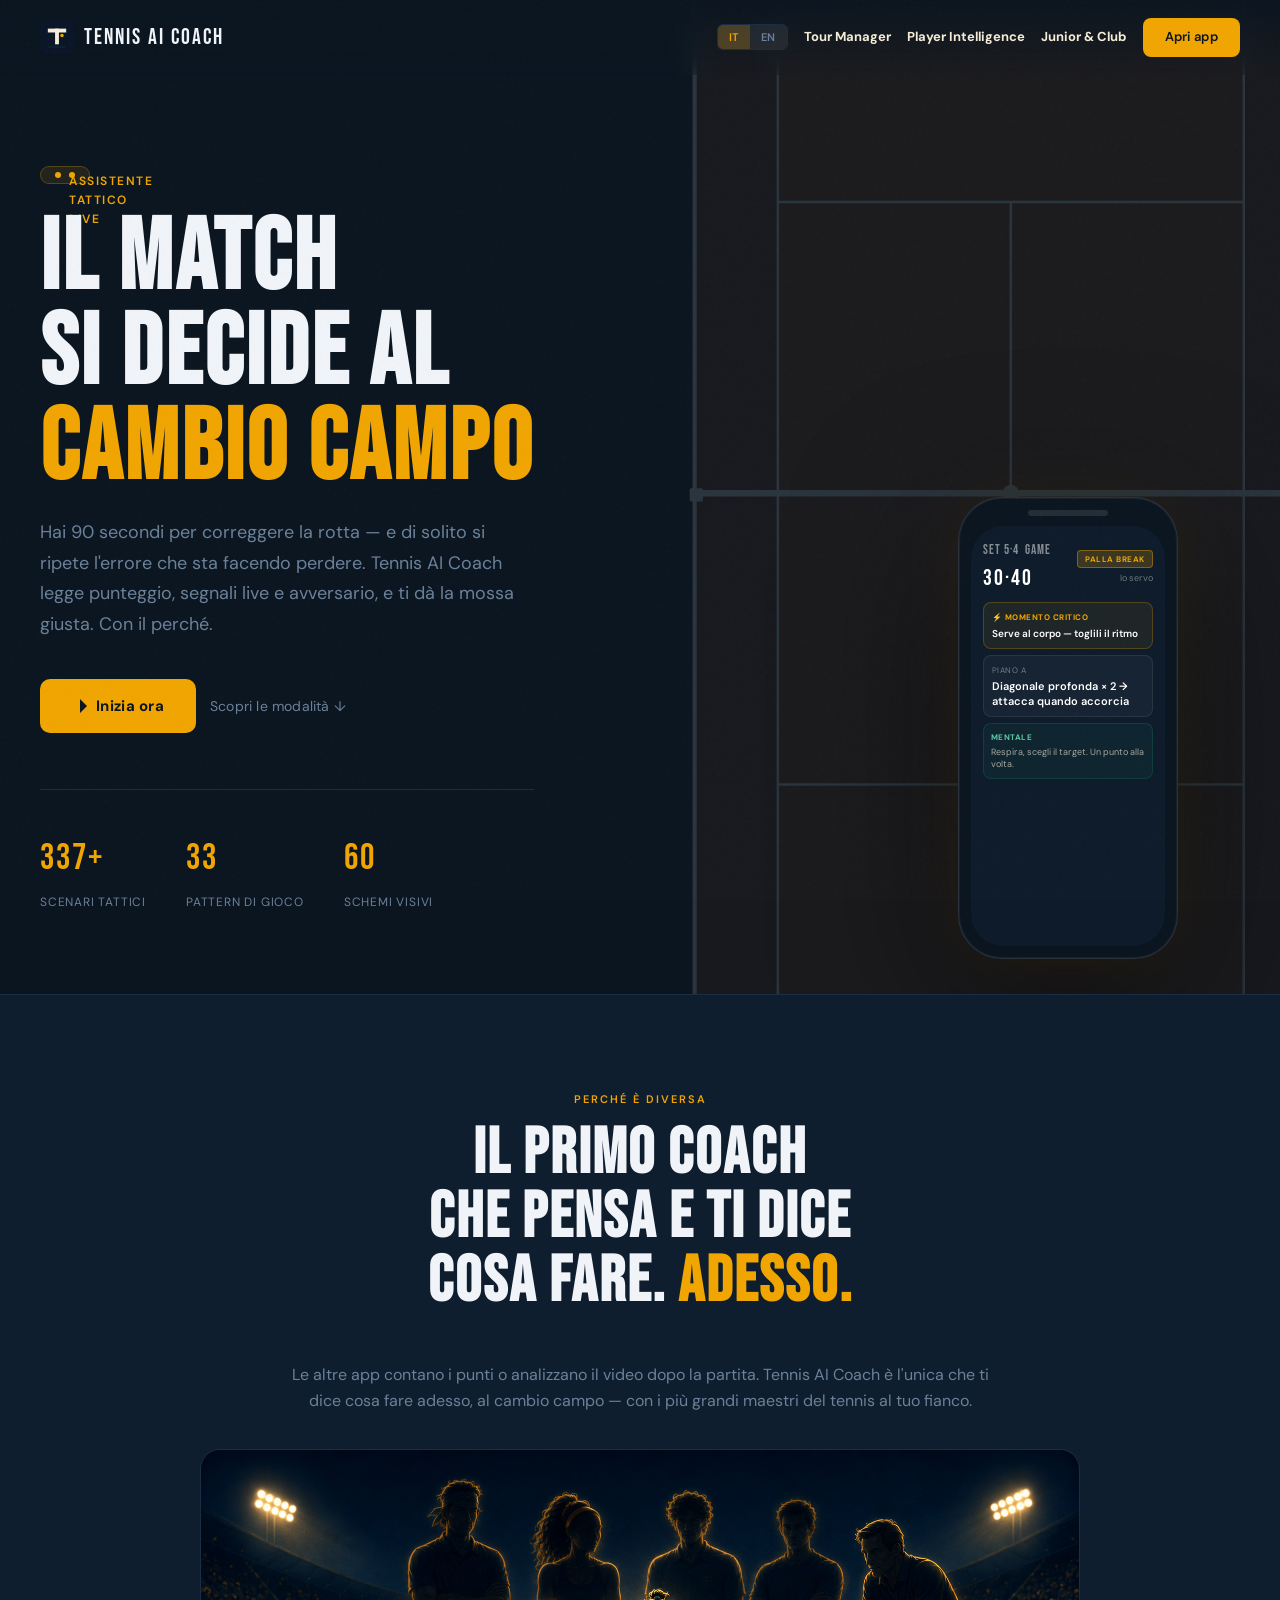
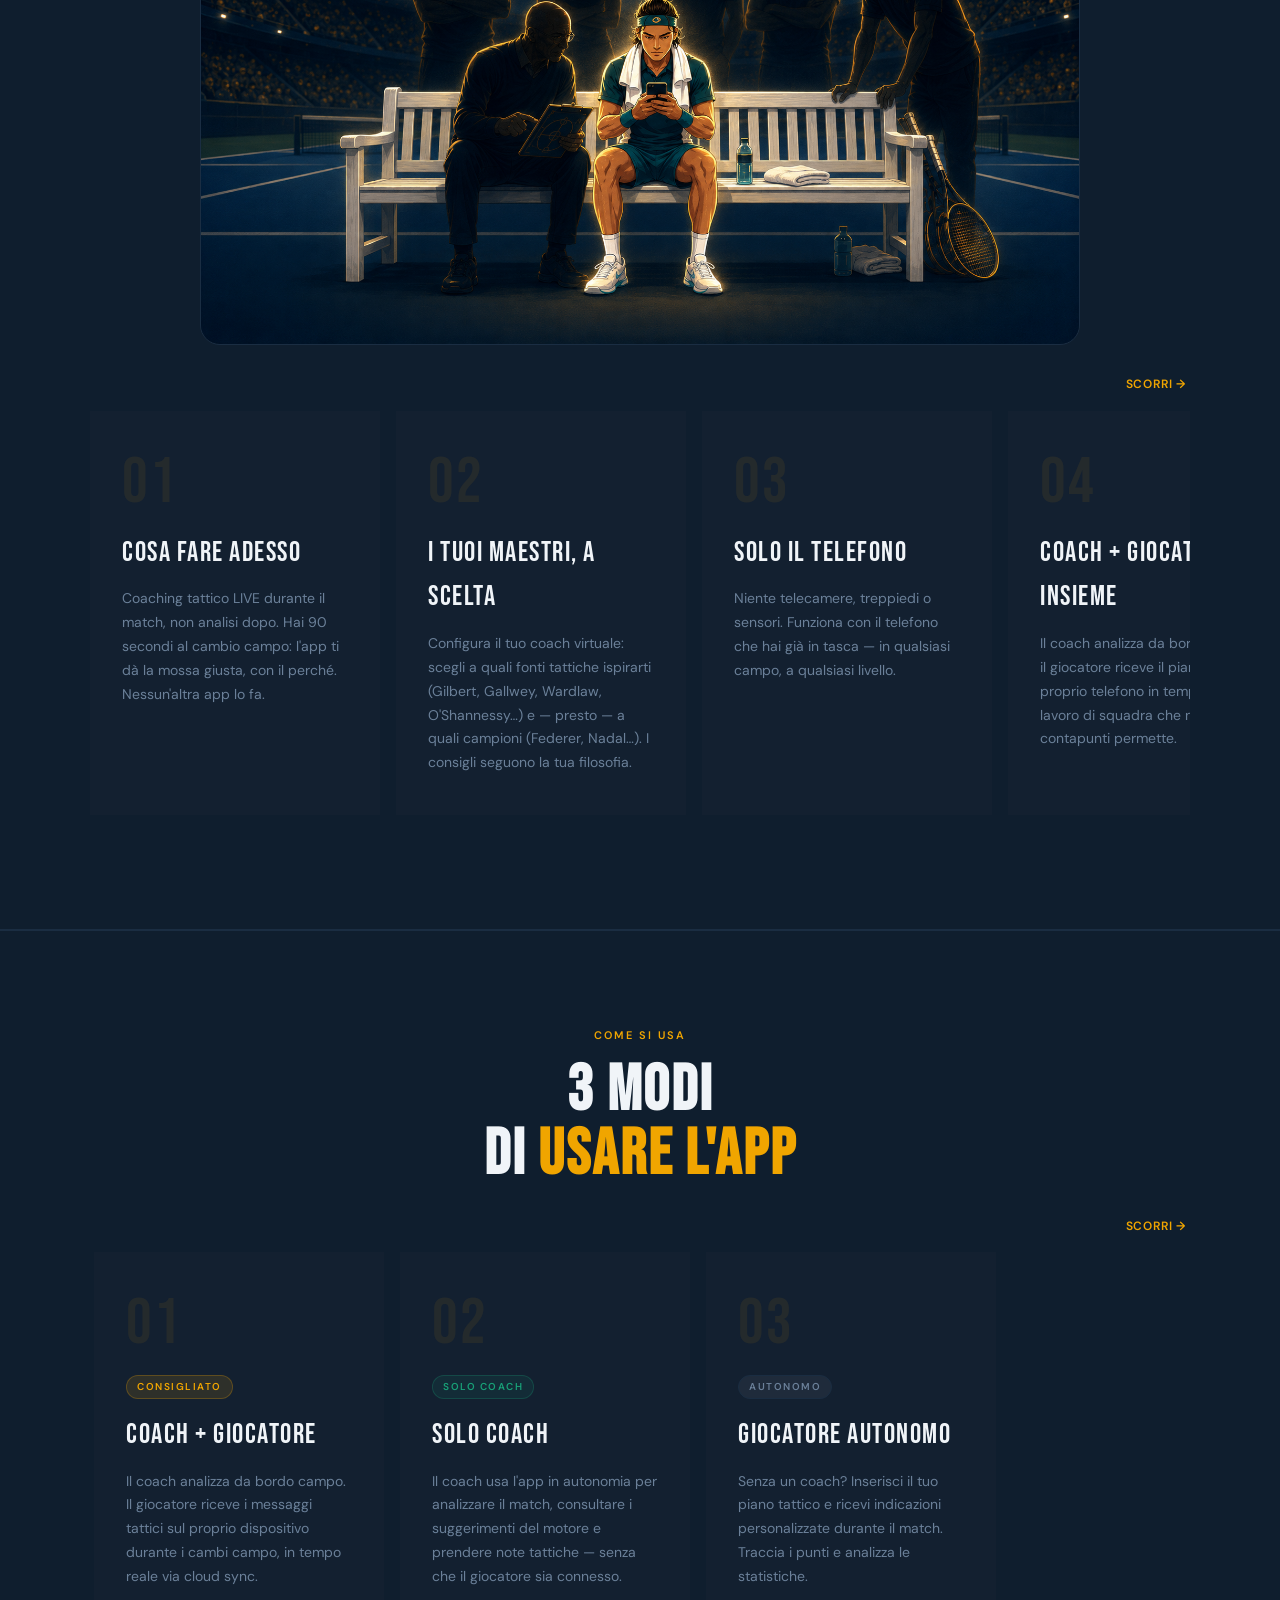
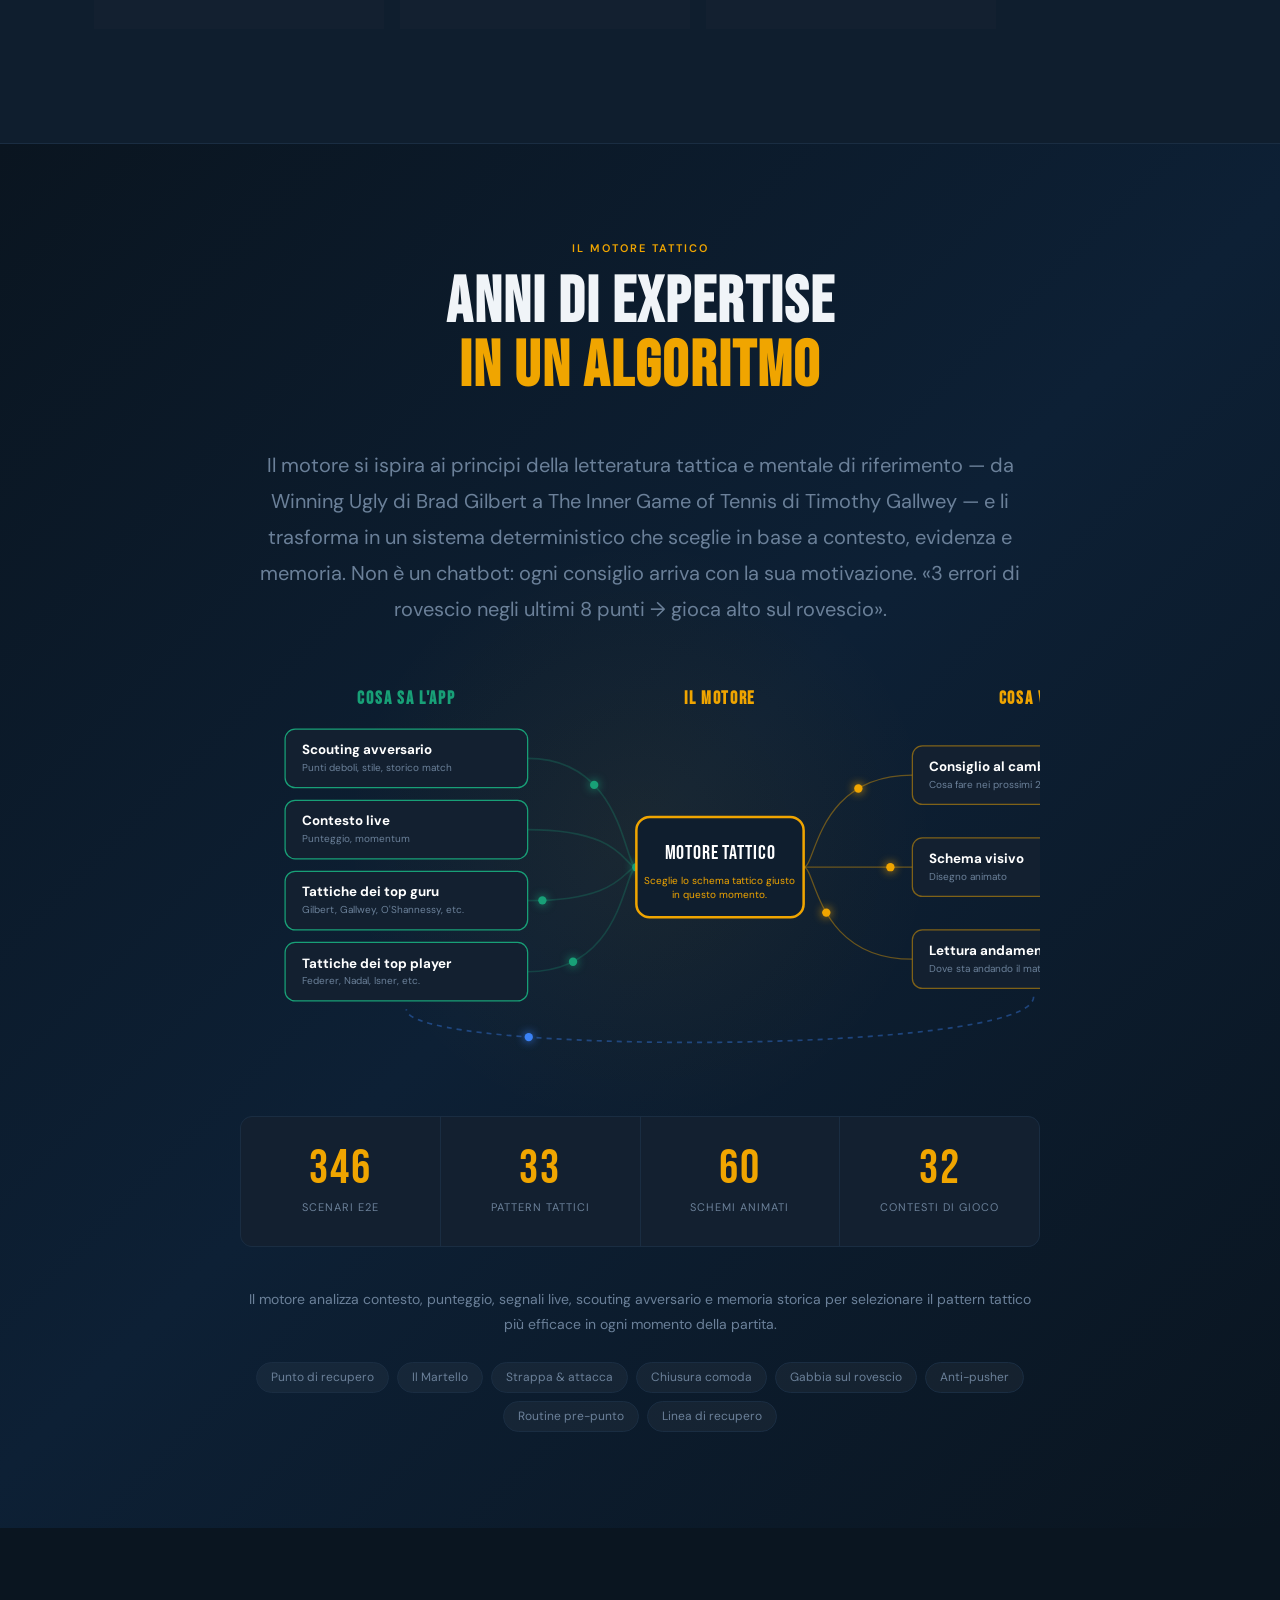
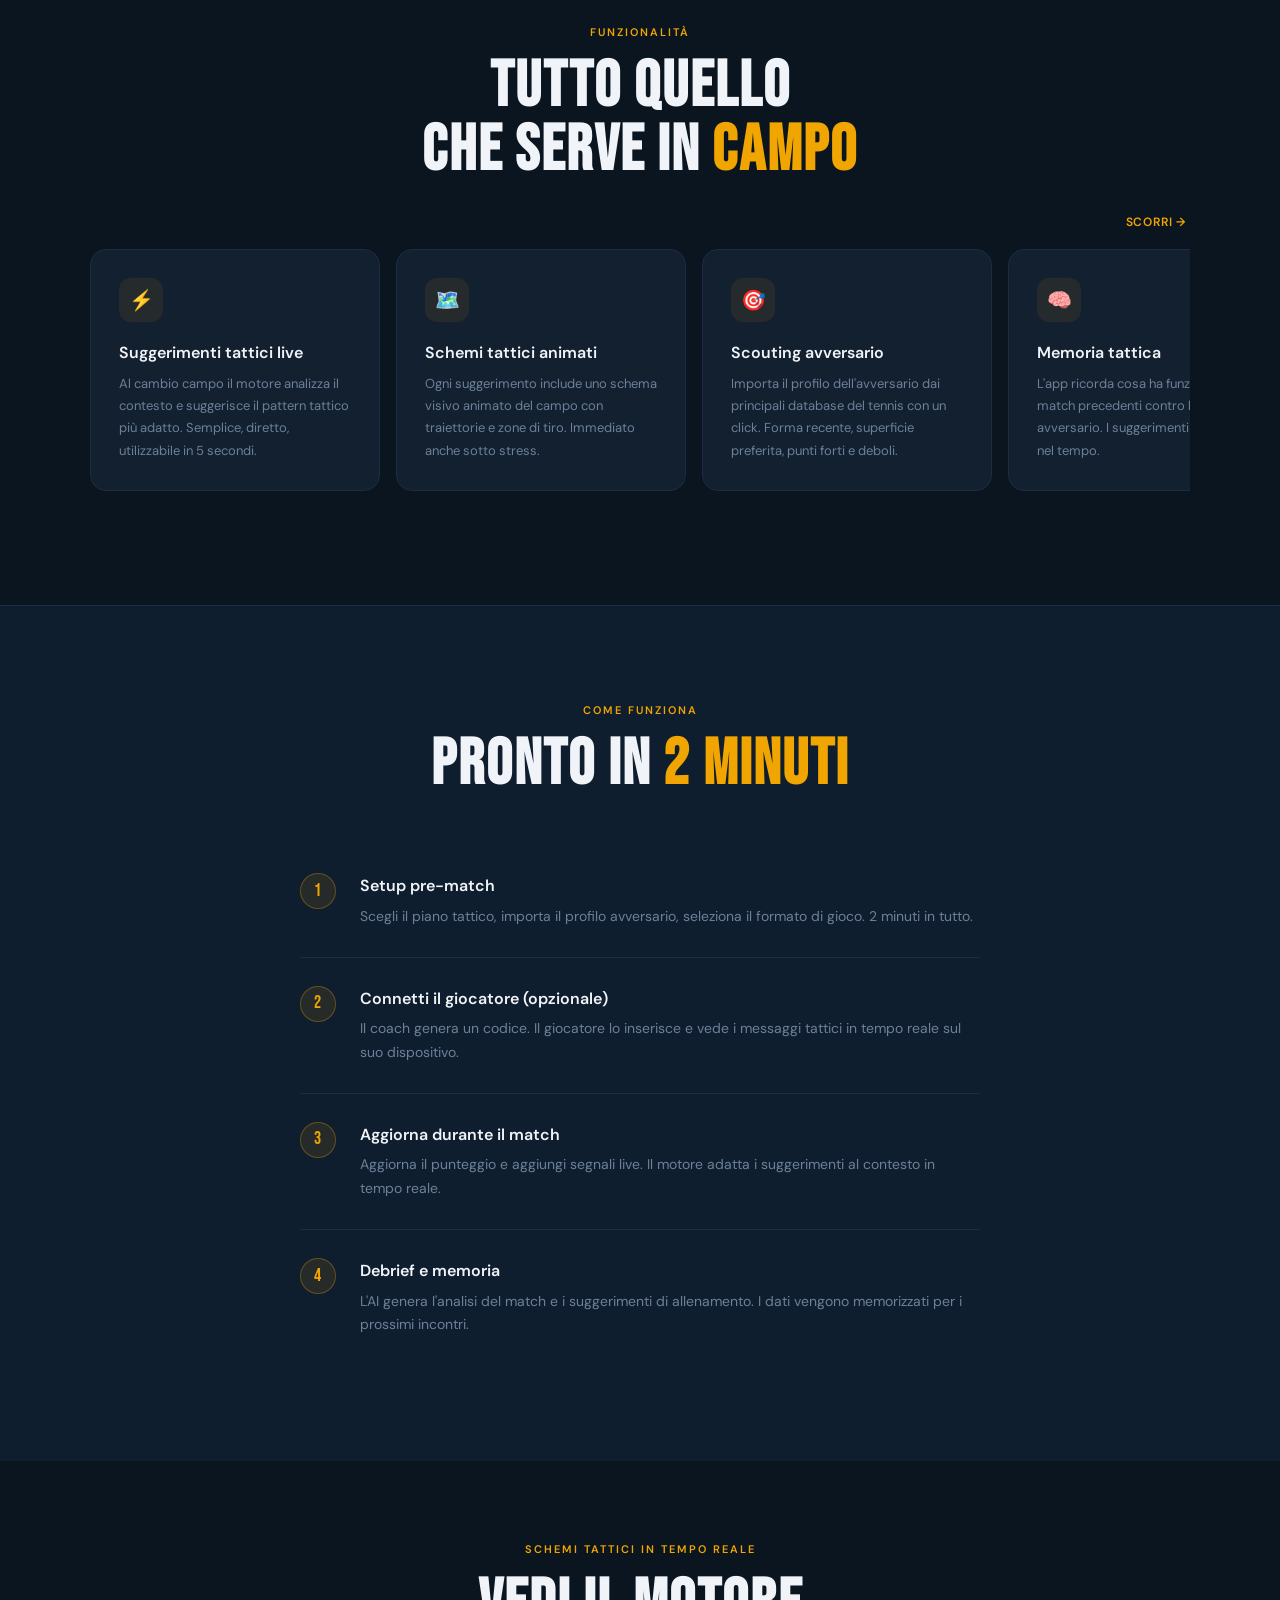
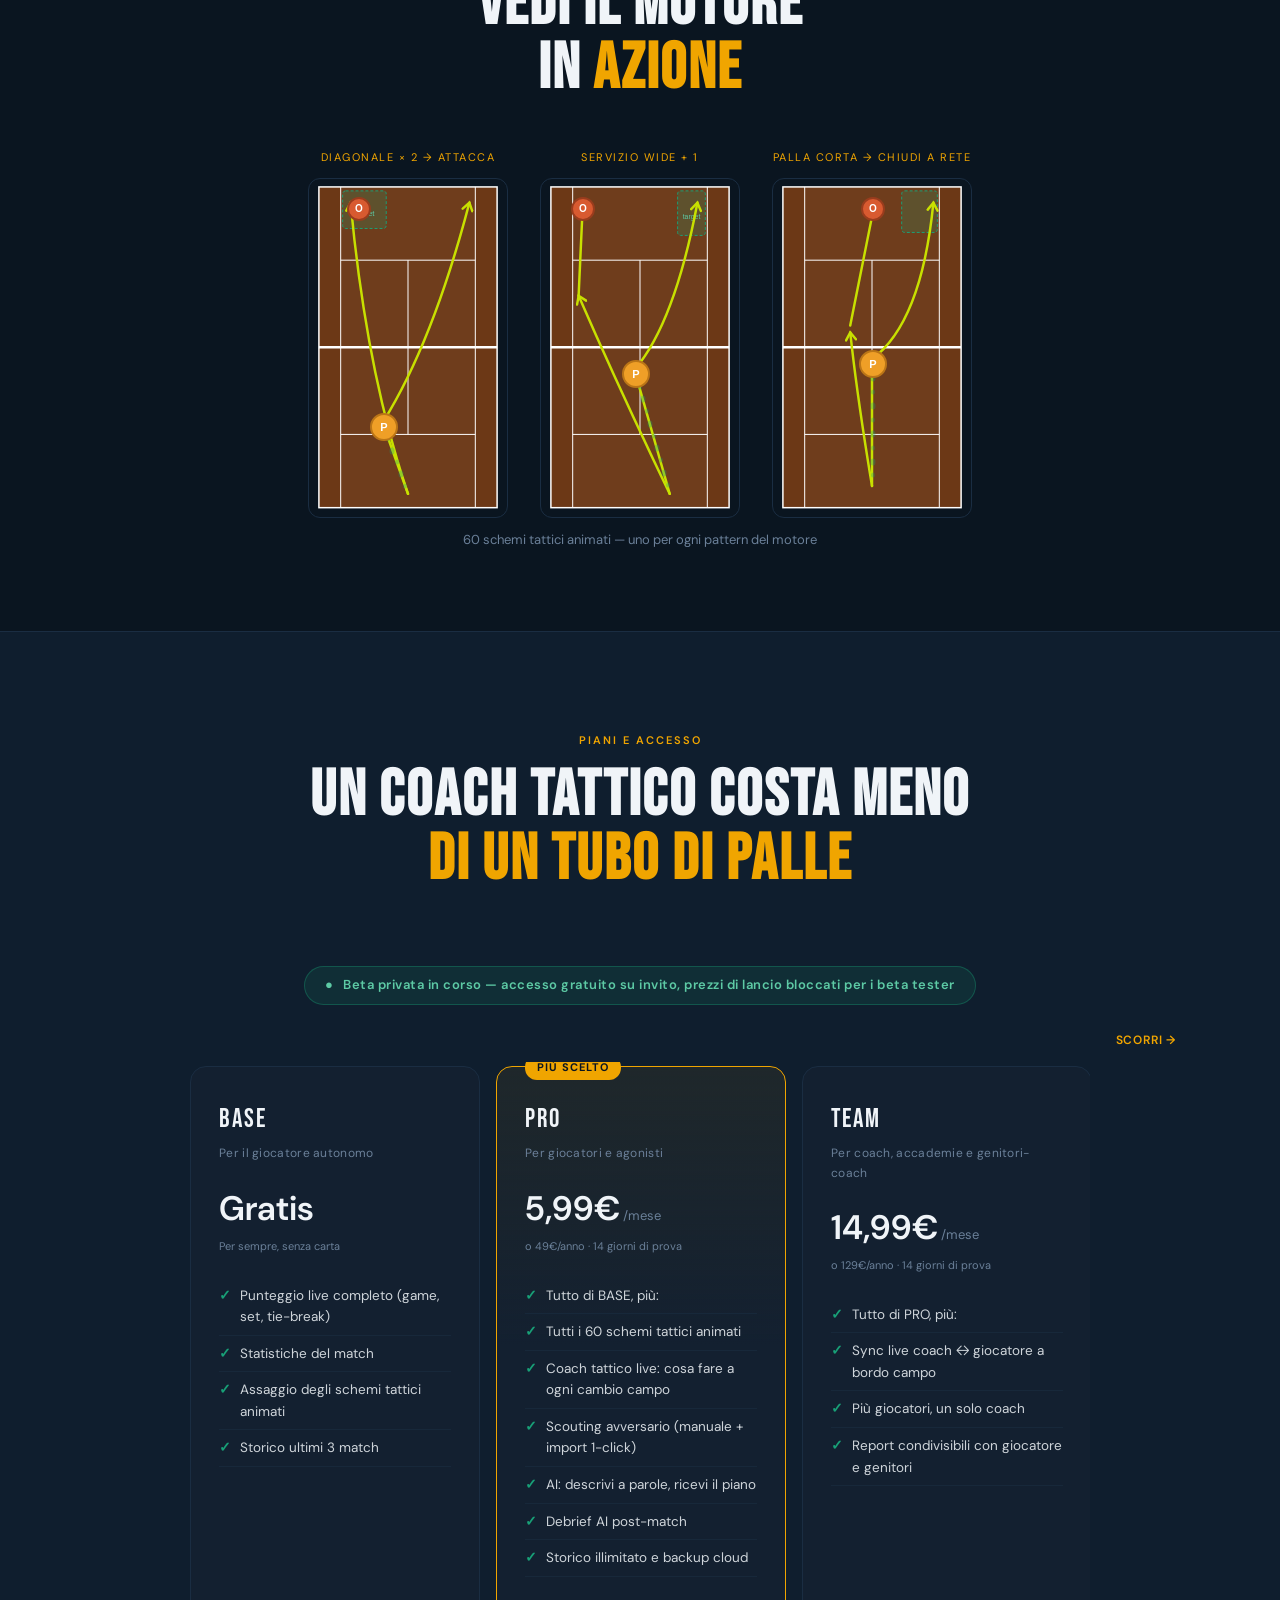
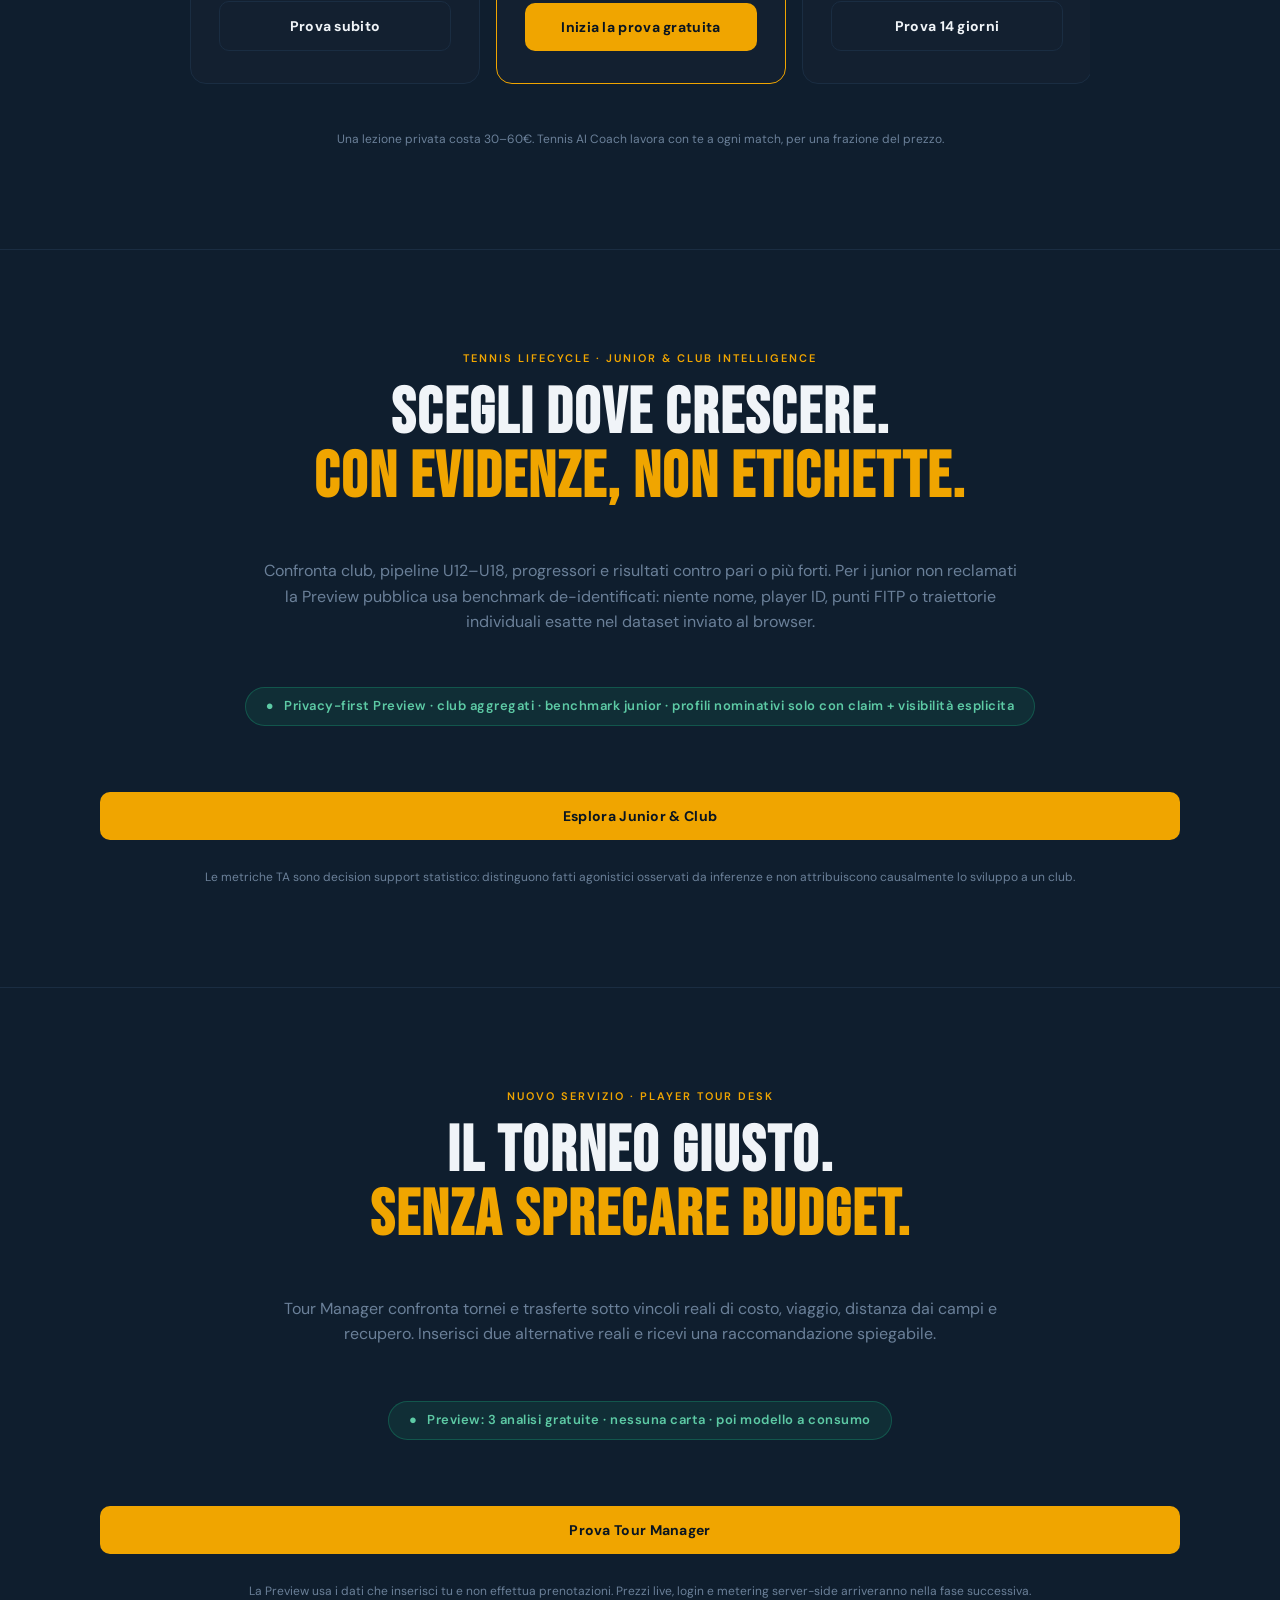
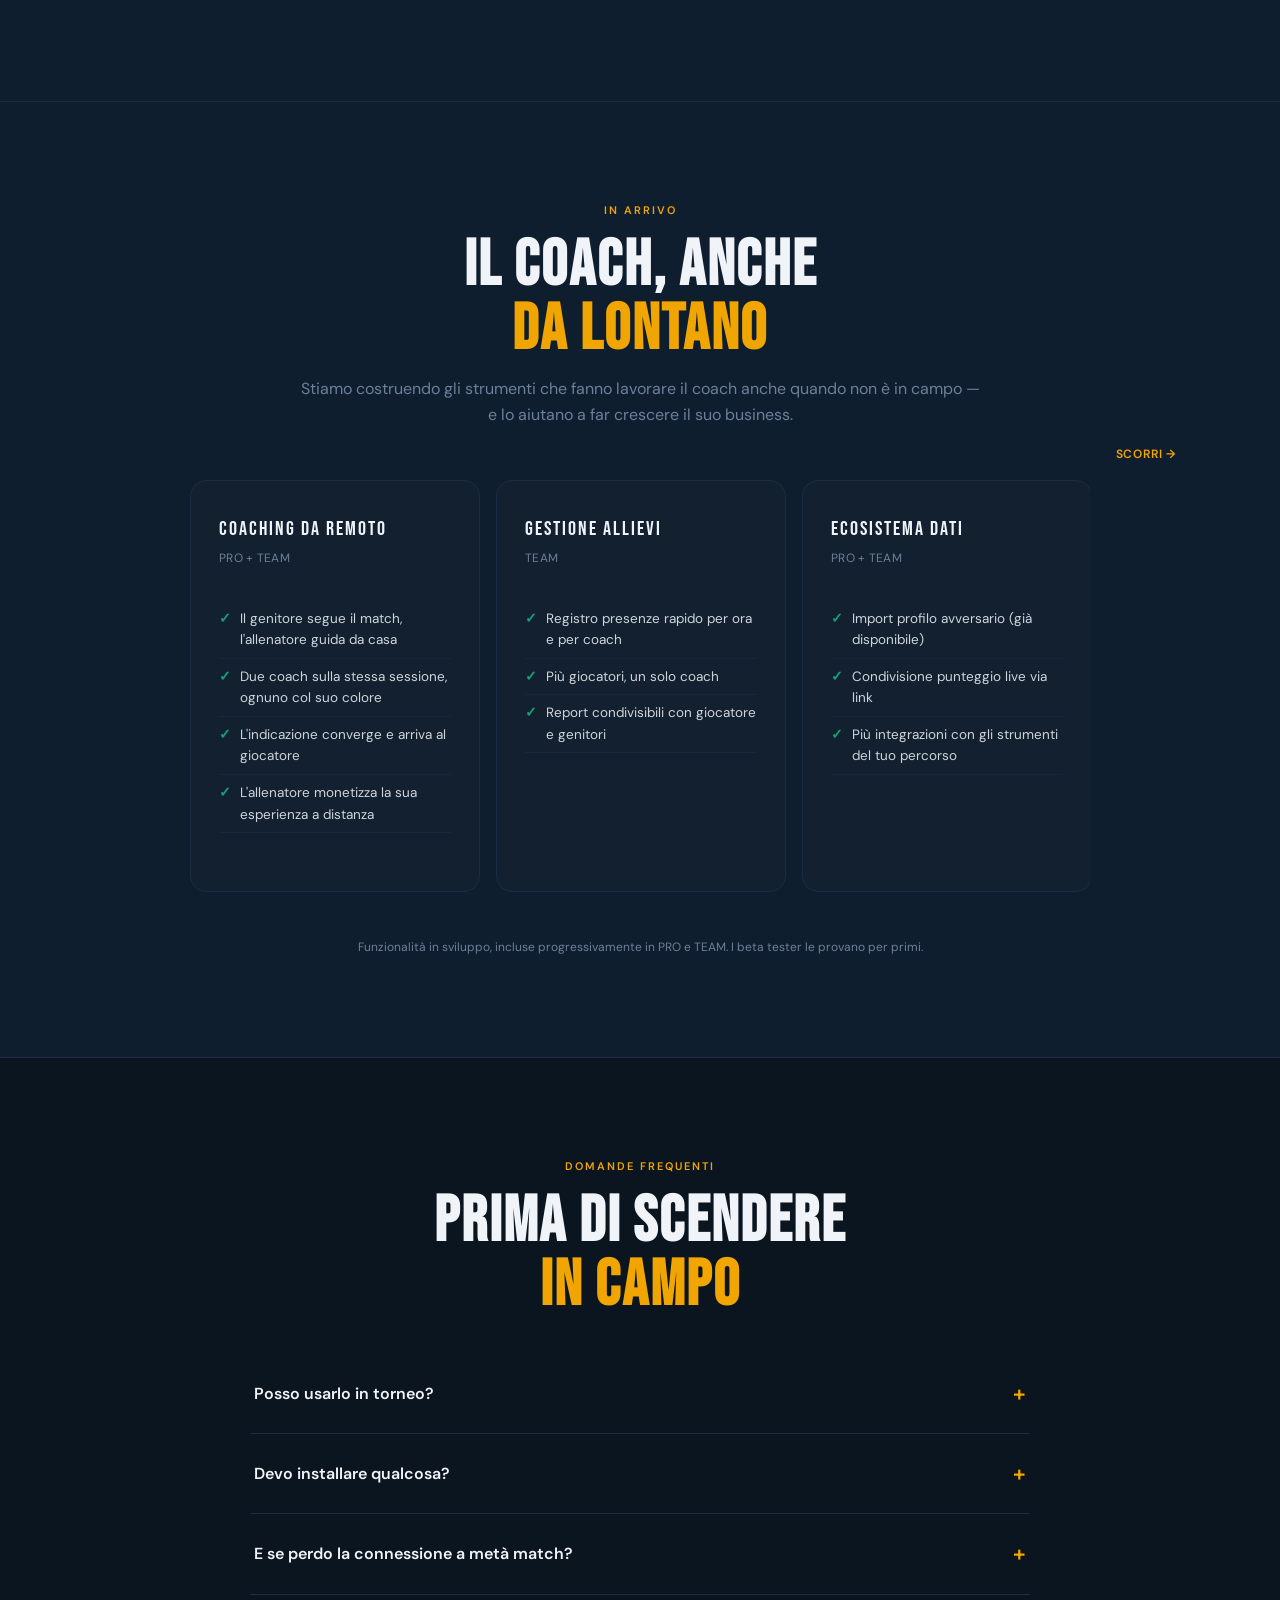
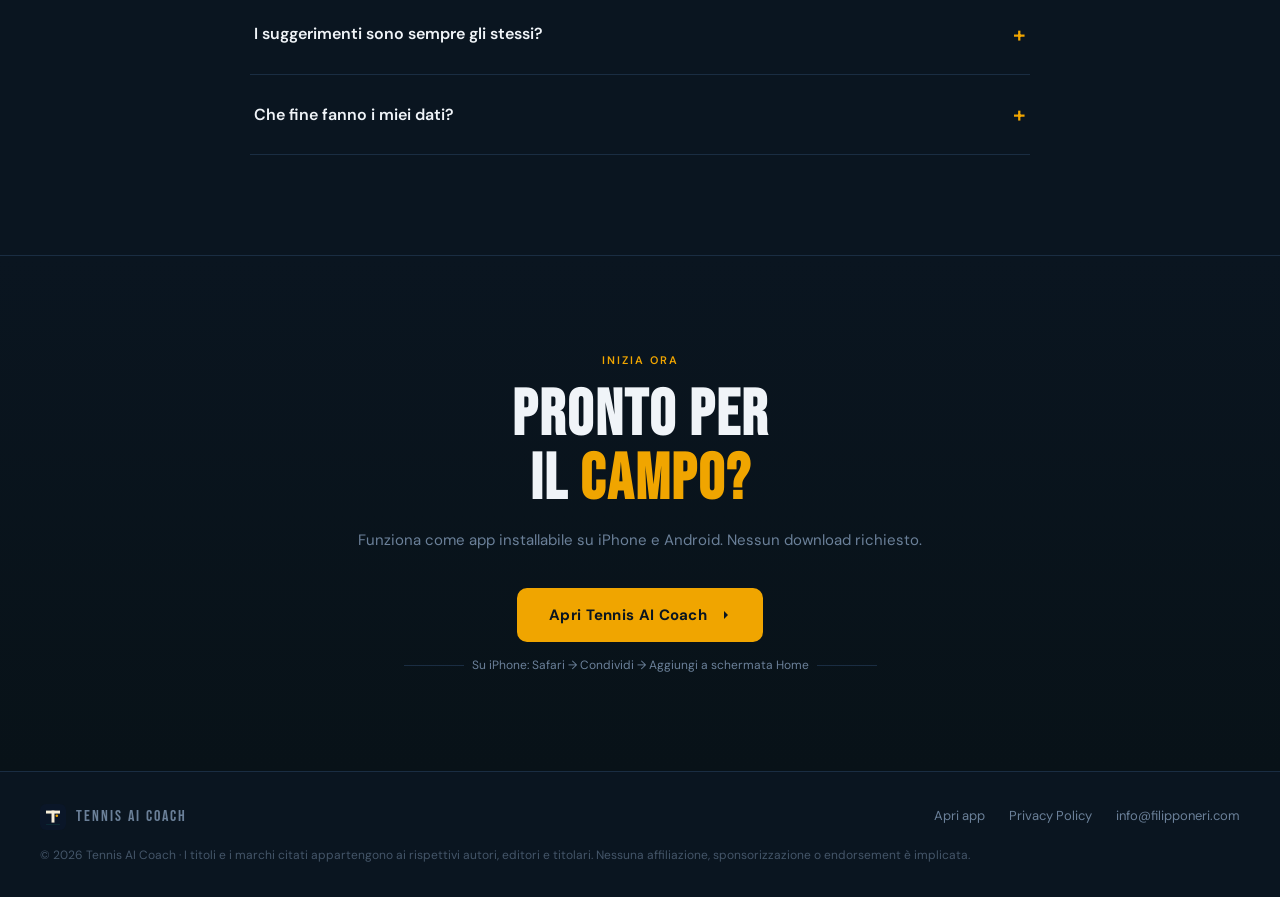
==== commit 363f4742: "Split public and Founder junior intelligence" ====
--- a/index.html
+++ b/index.html
@@ -1173,6 +1173,18 @@
   </div>
 </section>
 
+<!-- JUNIOR & CLUB INTELLIGENCE -->
+<section class="pricing-section" id="junior-club" style="border-top:1px solid var(--border)">
+  <div class="pricing-inner">
+    <div class="section-eyebrow reveal" data-it="Tennis lifecycle · Junior & Club Intelligence" data-en="Tennis lifecycle · Junior & Club Intelligence">Tennis lifecycle · Junior & Club Intelligence</div>
+    <h2 class="reveal" data-it="SCEGLI DOVE CRESCERE.<br><span>CON EVIDENZE, NON ETICHETTE.</span>" data-en="CHOOSE WHERE TO GROW.<br><span>WITH EVIDENCE, NOT LABELS.</span>">SCEGLI DOVE CRESCERE.<br><span>CON EVIDENZE, NON ETICHETTE.</span></h2>
+    <p class="reveal" style="max-width:760px;margin:0 auto 26px;color:var(--muted)" data-it="Confronta club, pipeline U12–U18, progressori e risultati contro pari o più forti. Per i junior non reclamati la Preview pubblica usa benchmark de-identificati: niente nome, player ID, punti FITP o traiettorie individuali esatte nel dataset inviato al browser." data-en="Compare clubs, U12–U18 pipelines, progressors and results against peers or stronger opponents. For unclaimed juniors, the public Preview uses de-identified benchmarks: no name, player ID, FITP points or exact individual trajectories in the browser dataset.">Confronta club, pipeline U12–U18, progressori e risultati contro pari o più forti. Per i junior non reclamati la Preview pubblica usa benchmark de-identificati: niente nome, player ID, punti FITP o traiettorie individuali esatte nel dataset inviato al browser.</p>
+    <div class="beta-banner reveal"><span>●</span><span data-it="Privacy-first Preview · club aggregati · benchmark junior · profili nominativi solo con claim + visibilità esplicita" data-en="Privacy-first Preview · club aggregates · junior benchmarks · named profiles only after claim + explicit visibility">Privacy-first Preview · club aggregati · benchmark junior · profili nominativi solo con claim + visibilità esplicita</span></div>
+    <div style="margin-top:22px"><a class="price-cta solid" href="./junior-club-intelligence.html" data-it="Esplora Junior & Club" data-en="Explore Junior & Club">Esplora Junior & Club</a></div>
+    <p class="price-foot reveal" data-it="Le metriche TA sono decision support statistico: distinguono fatti agonistici osservati da inferenze e non attribuiscono causalmente lo sviluppo a un club." data-en="TA metrics are statistical decision support: they distinguish observed competitive facts from inferences and do not causally attribute development to a club.">Le metriche TA sono decision support statistico: distinguono fatti agonistici osservati da inferenze e non attribuiscono causalmente lo sviluppo a un club.</p>
+  </div>
+</section>
+
 <!-- TOUR MANAGER PREVIEW -->
 <section class="pricing-section" id="tour-manager" style="border-top:1px solid var(--border)">
   <div class="pricing-inner">
